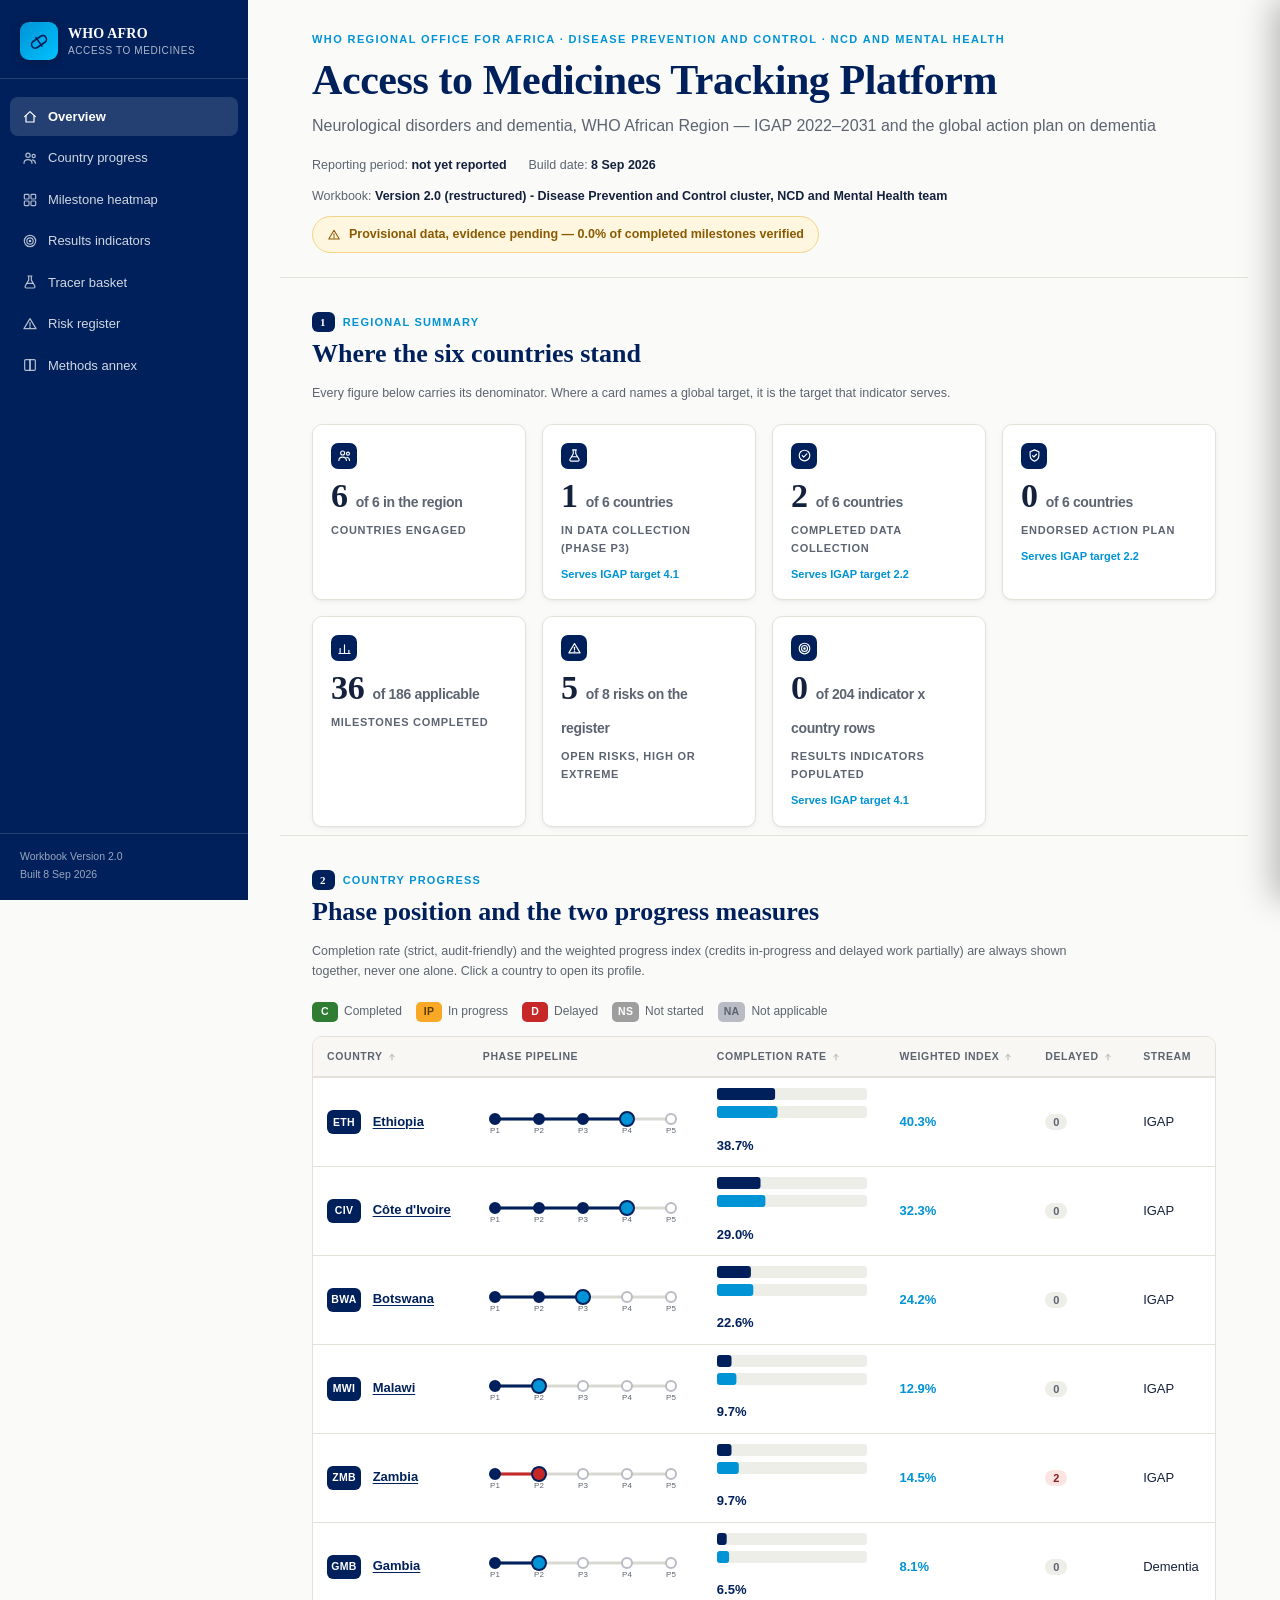
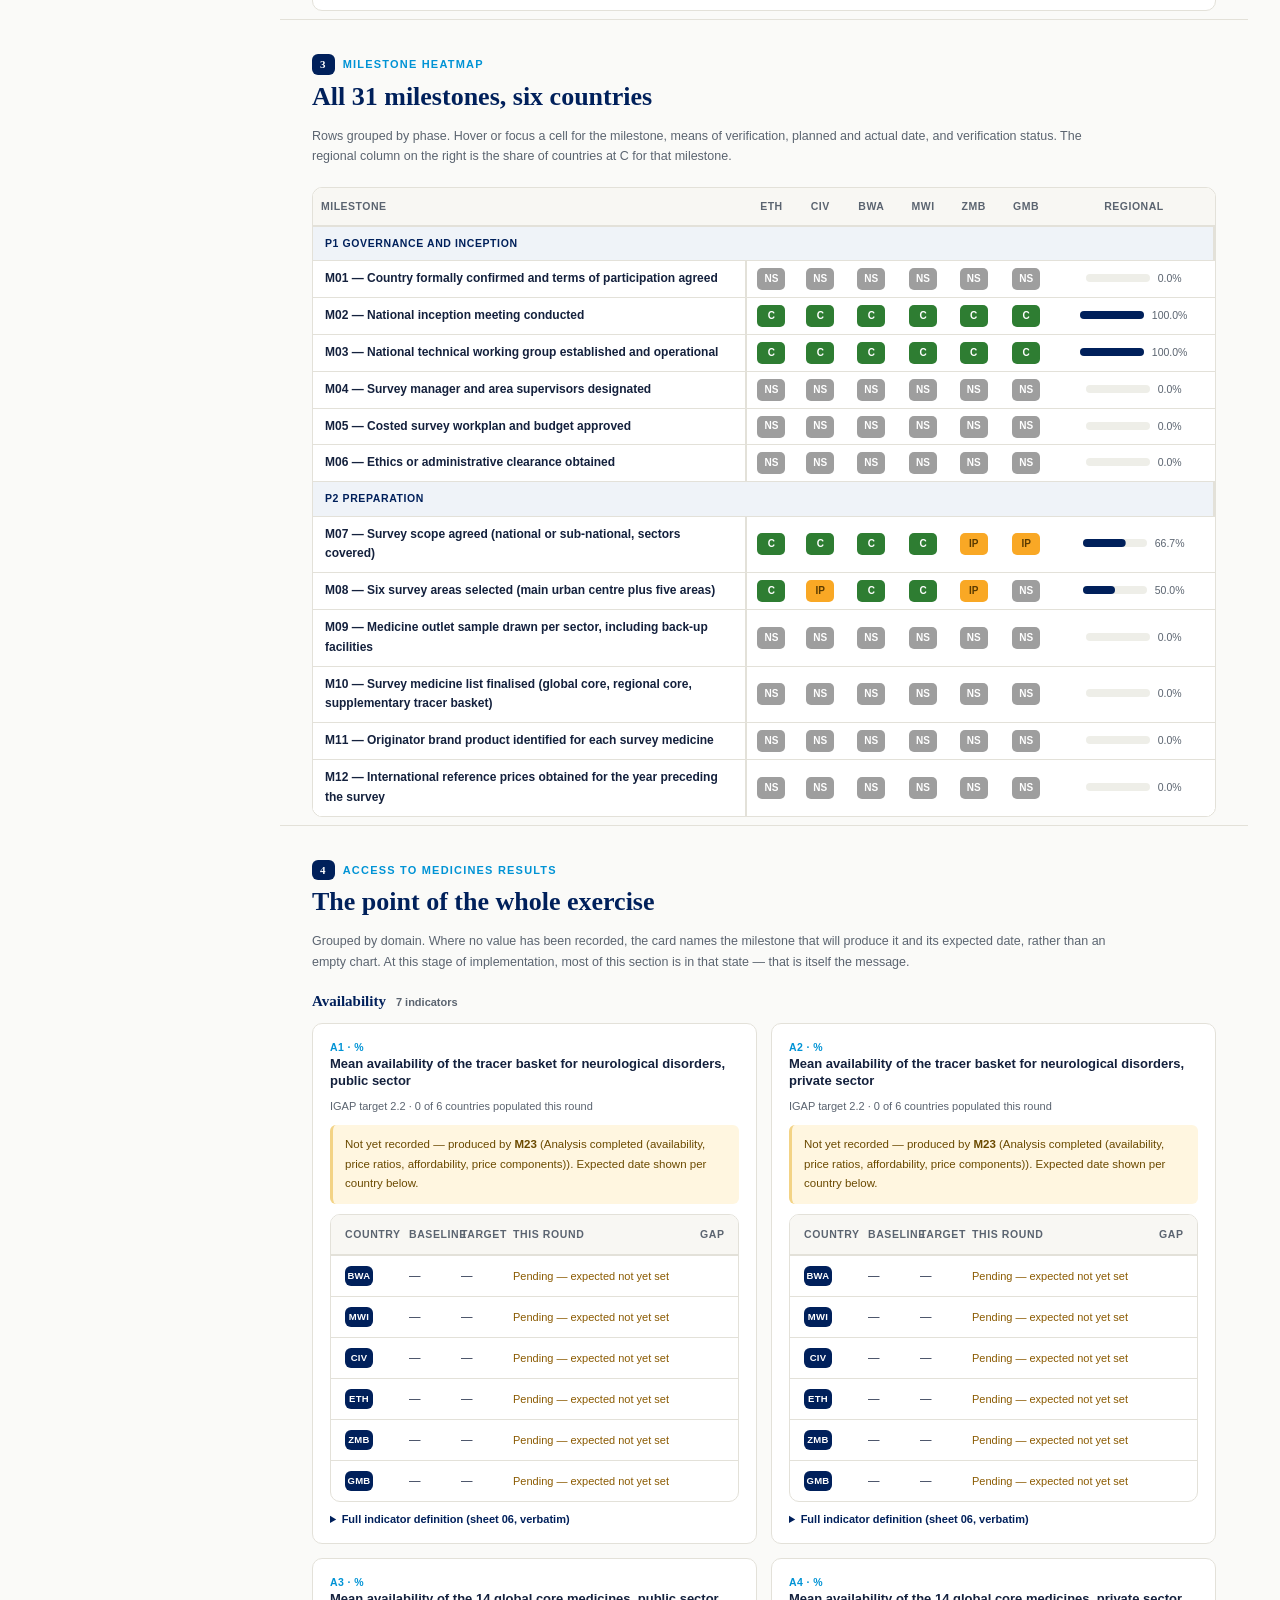
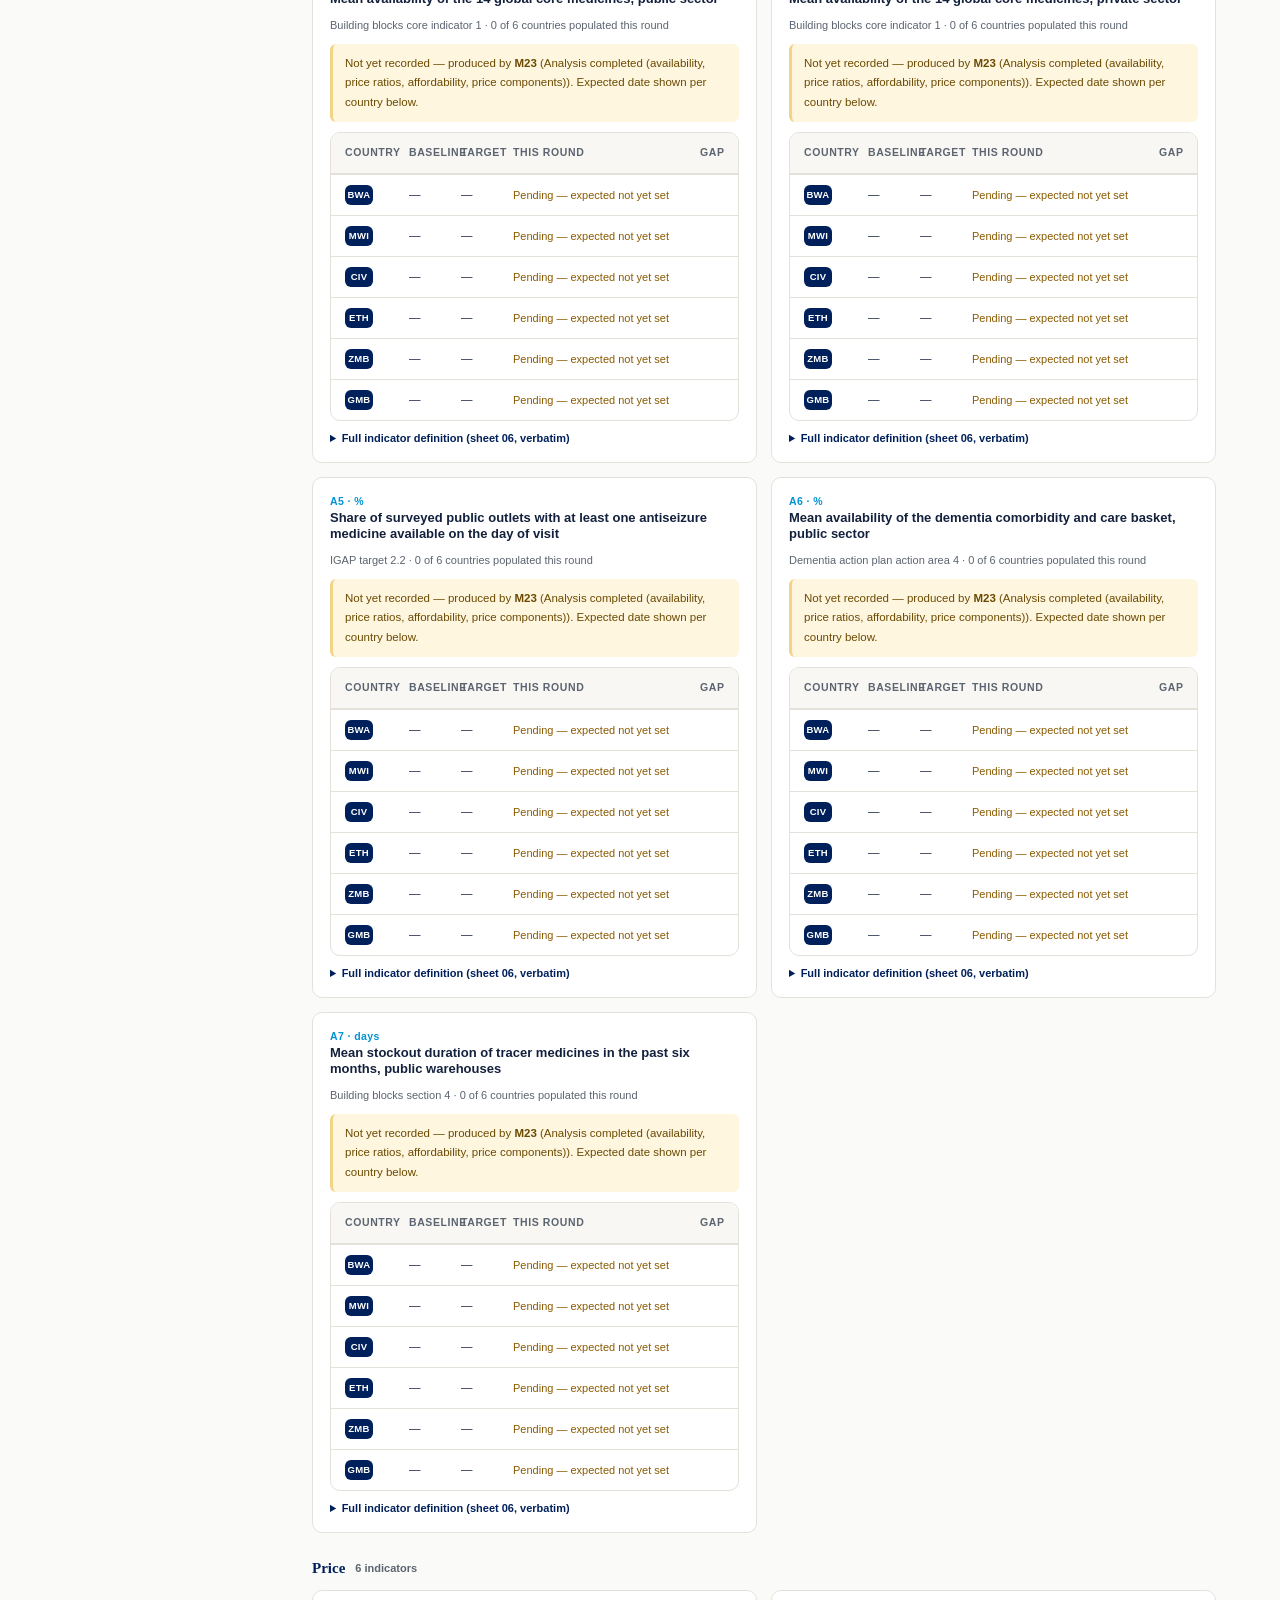
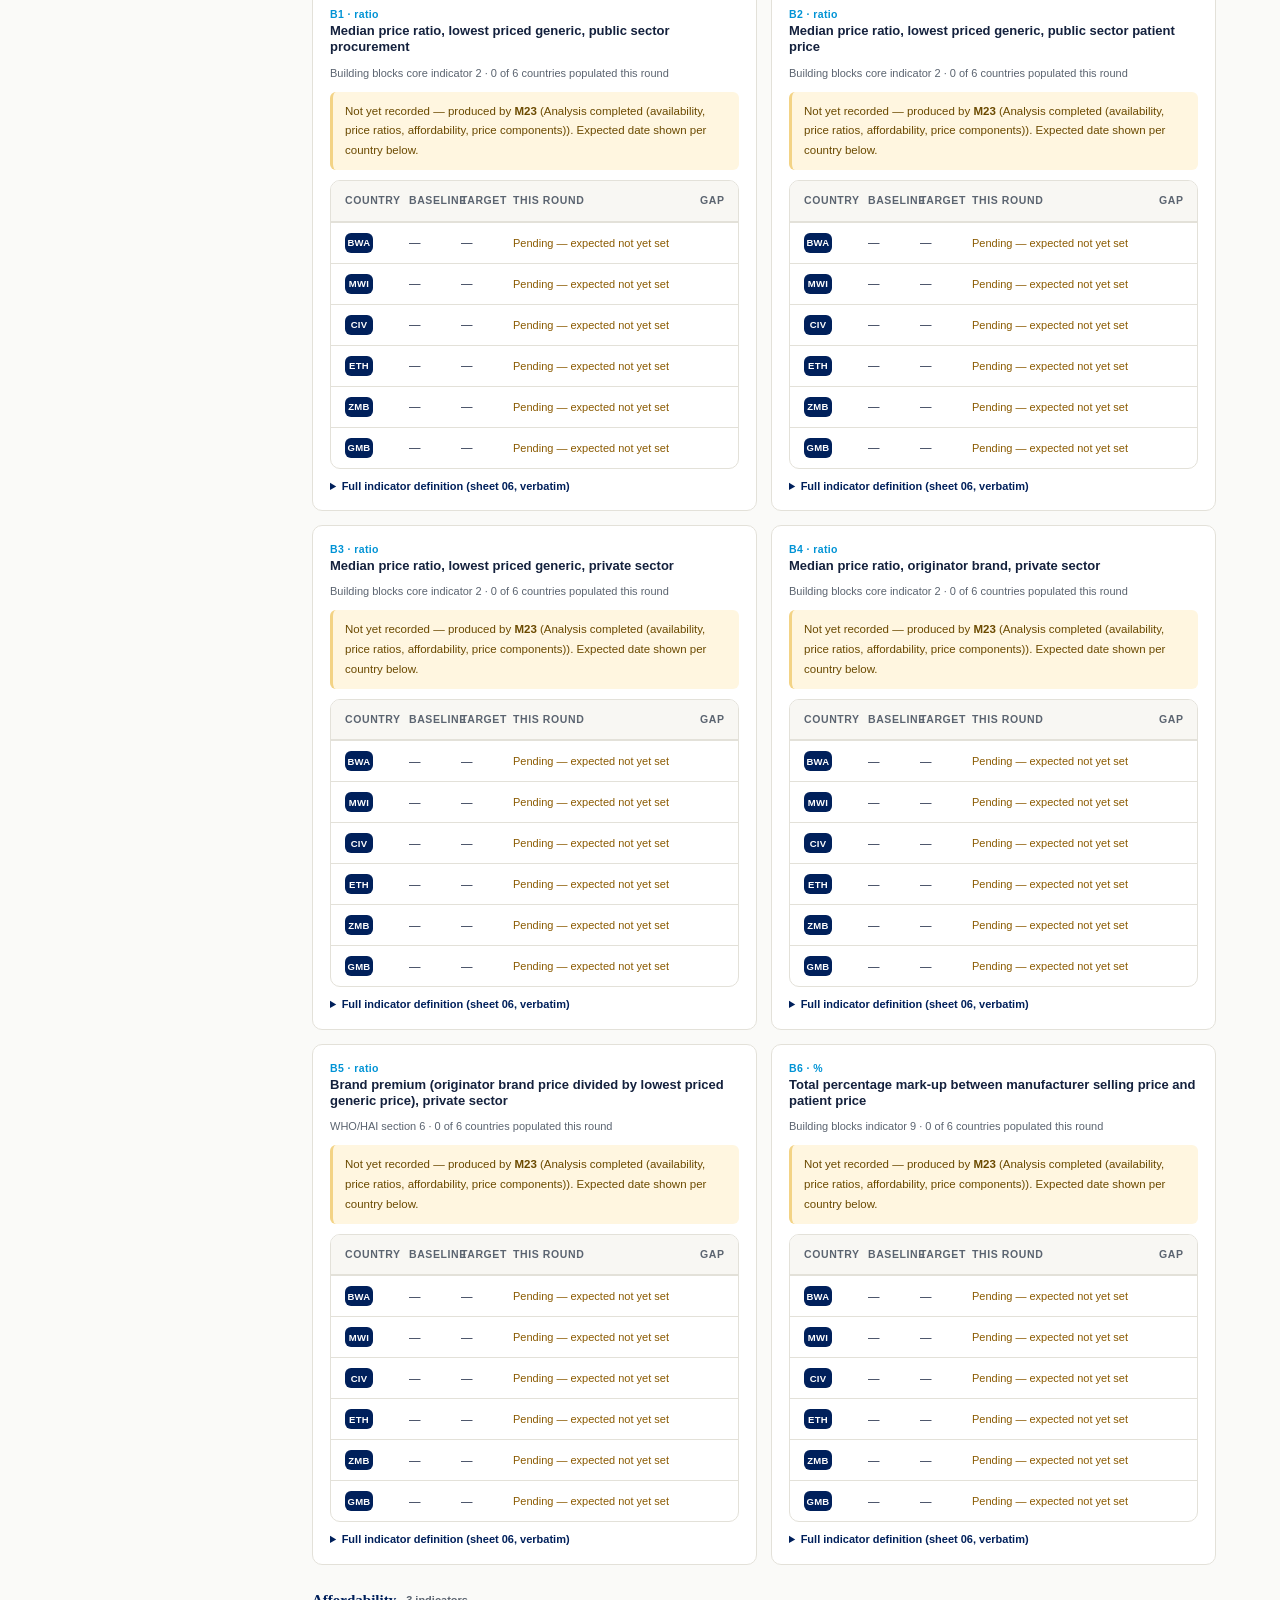
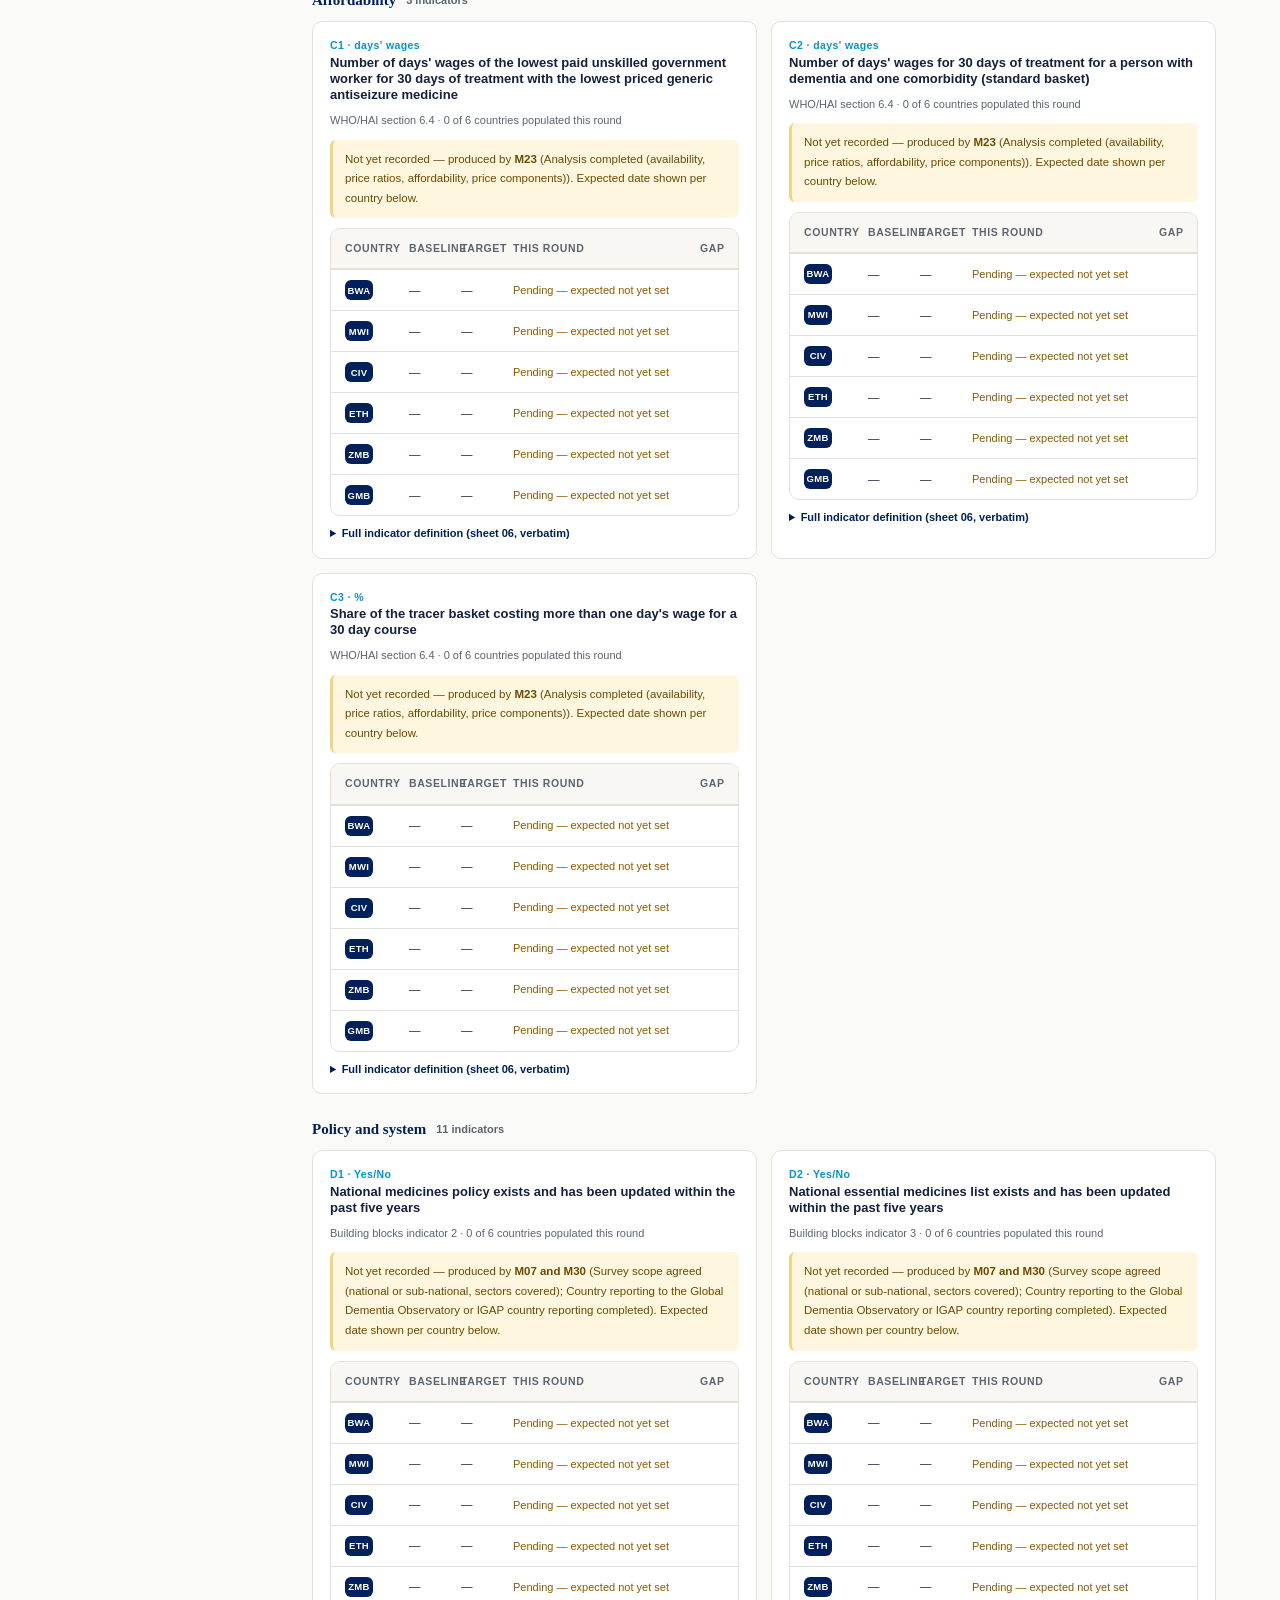
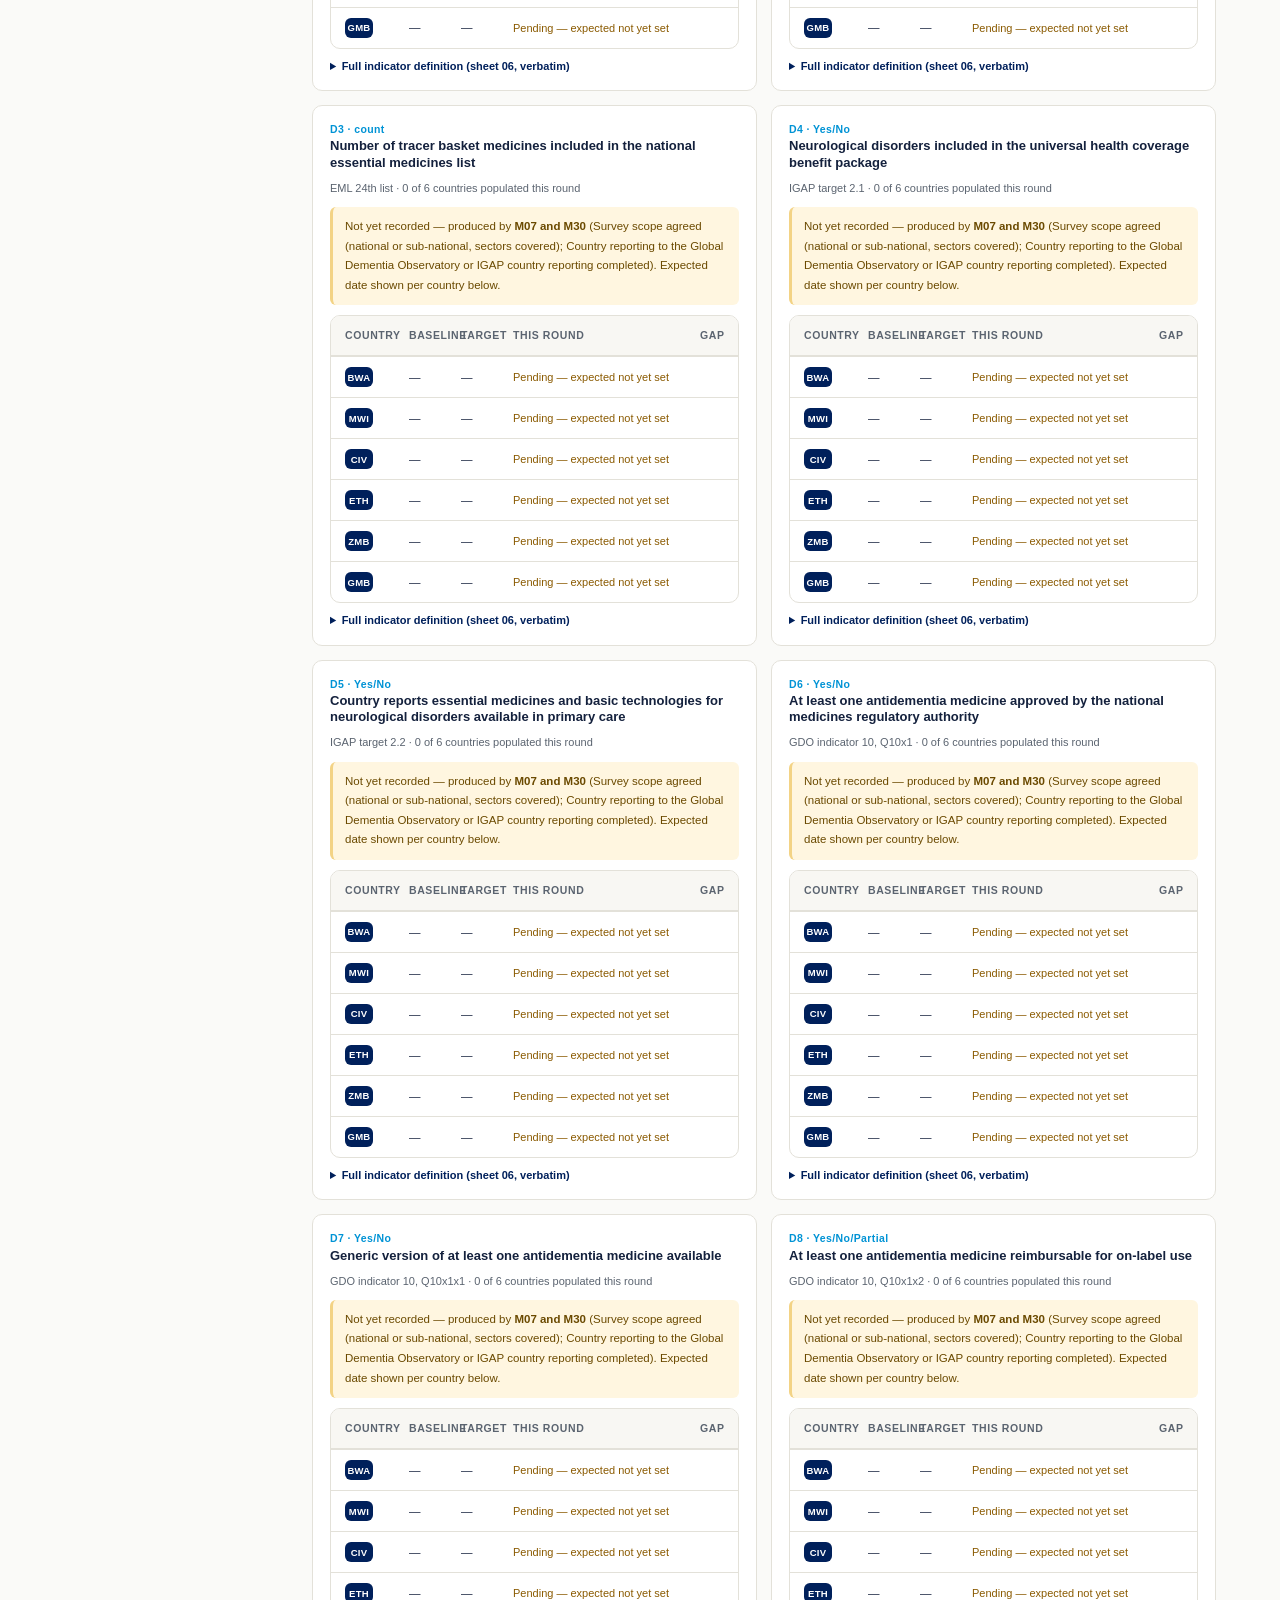
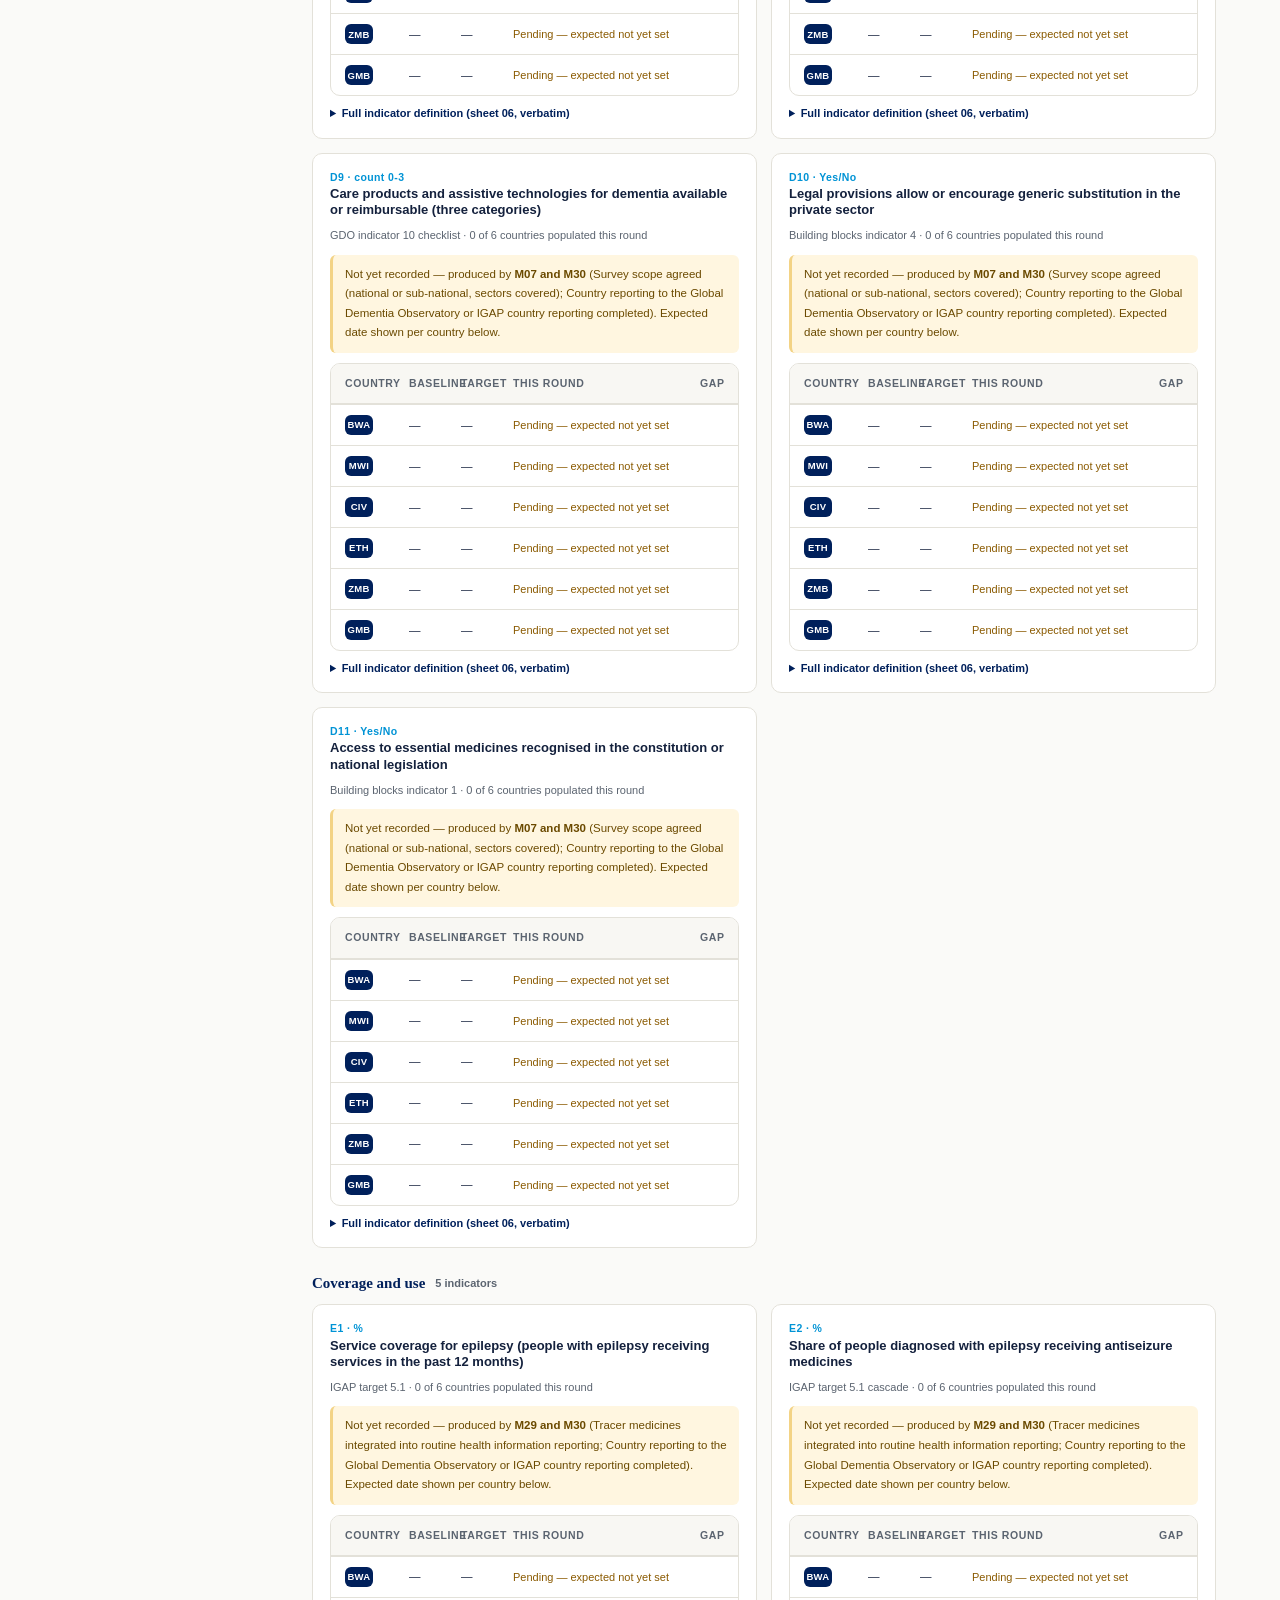
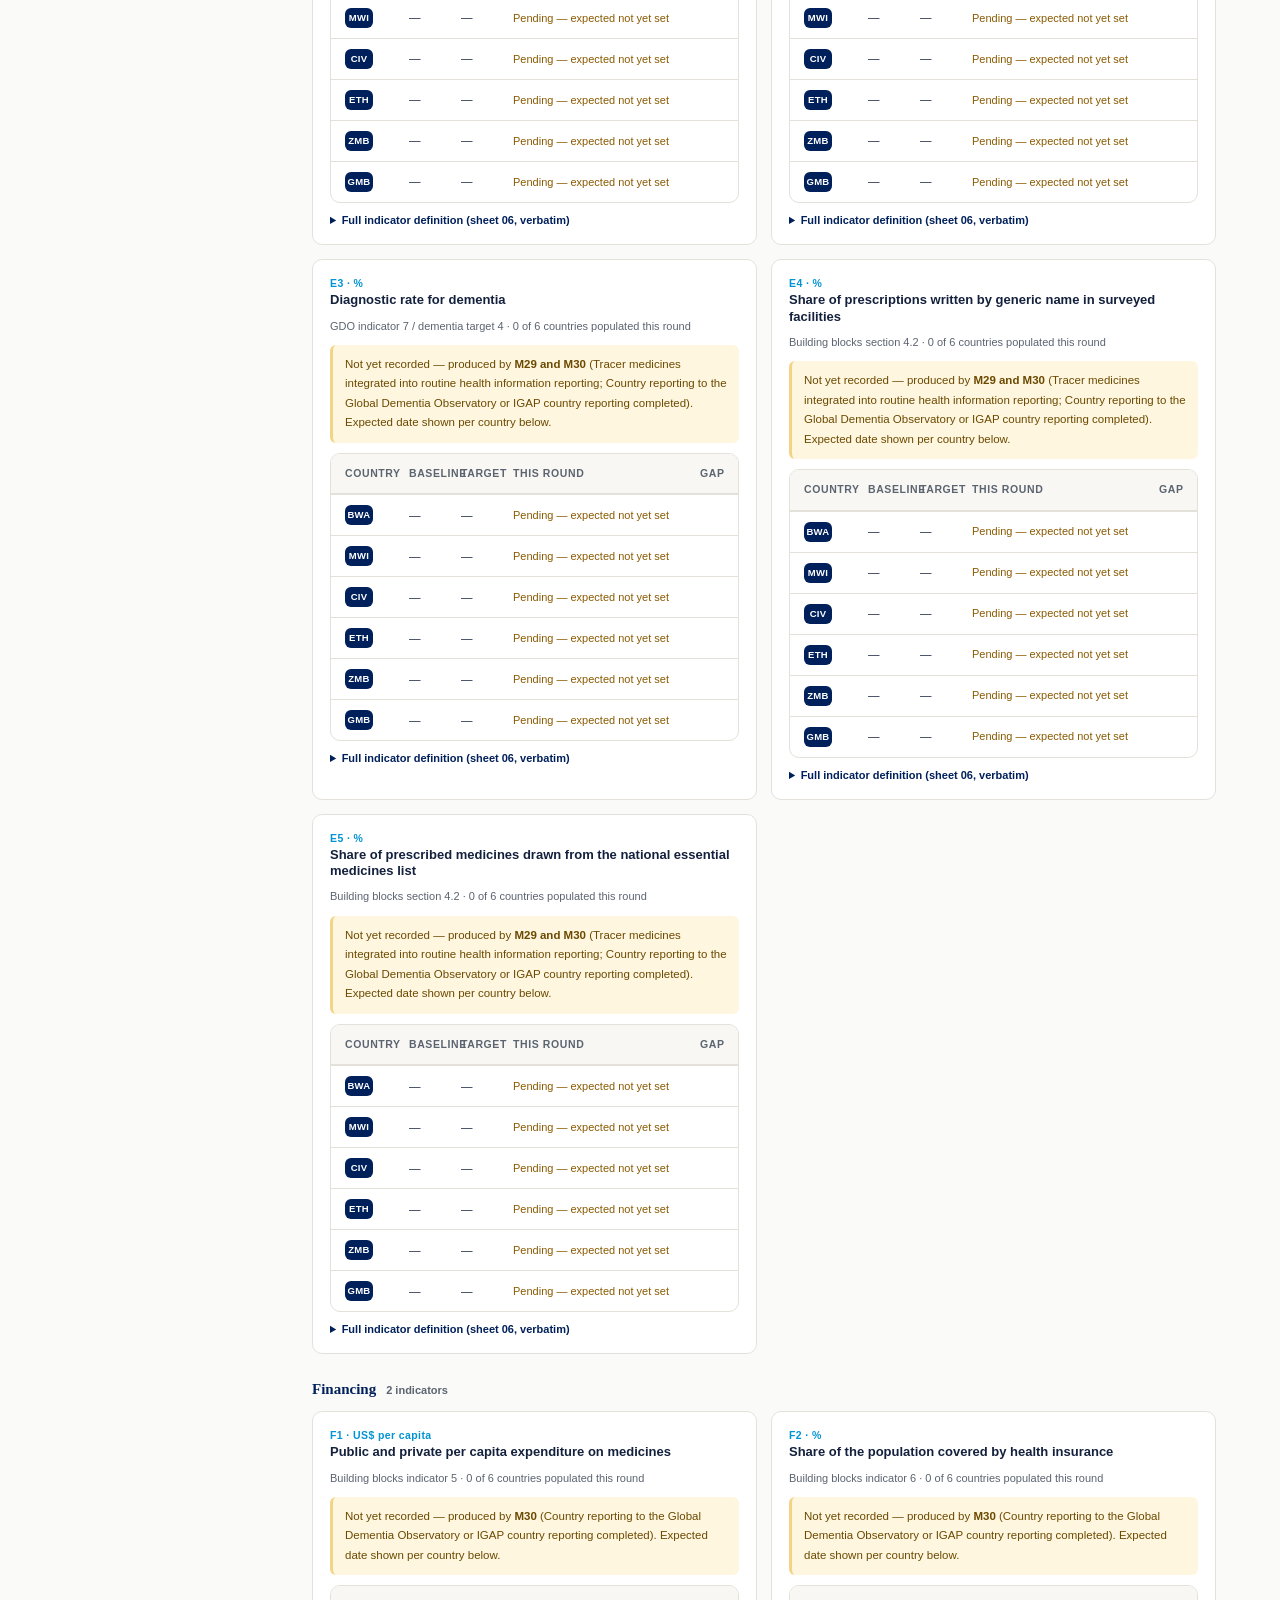
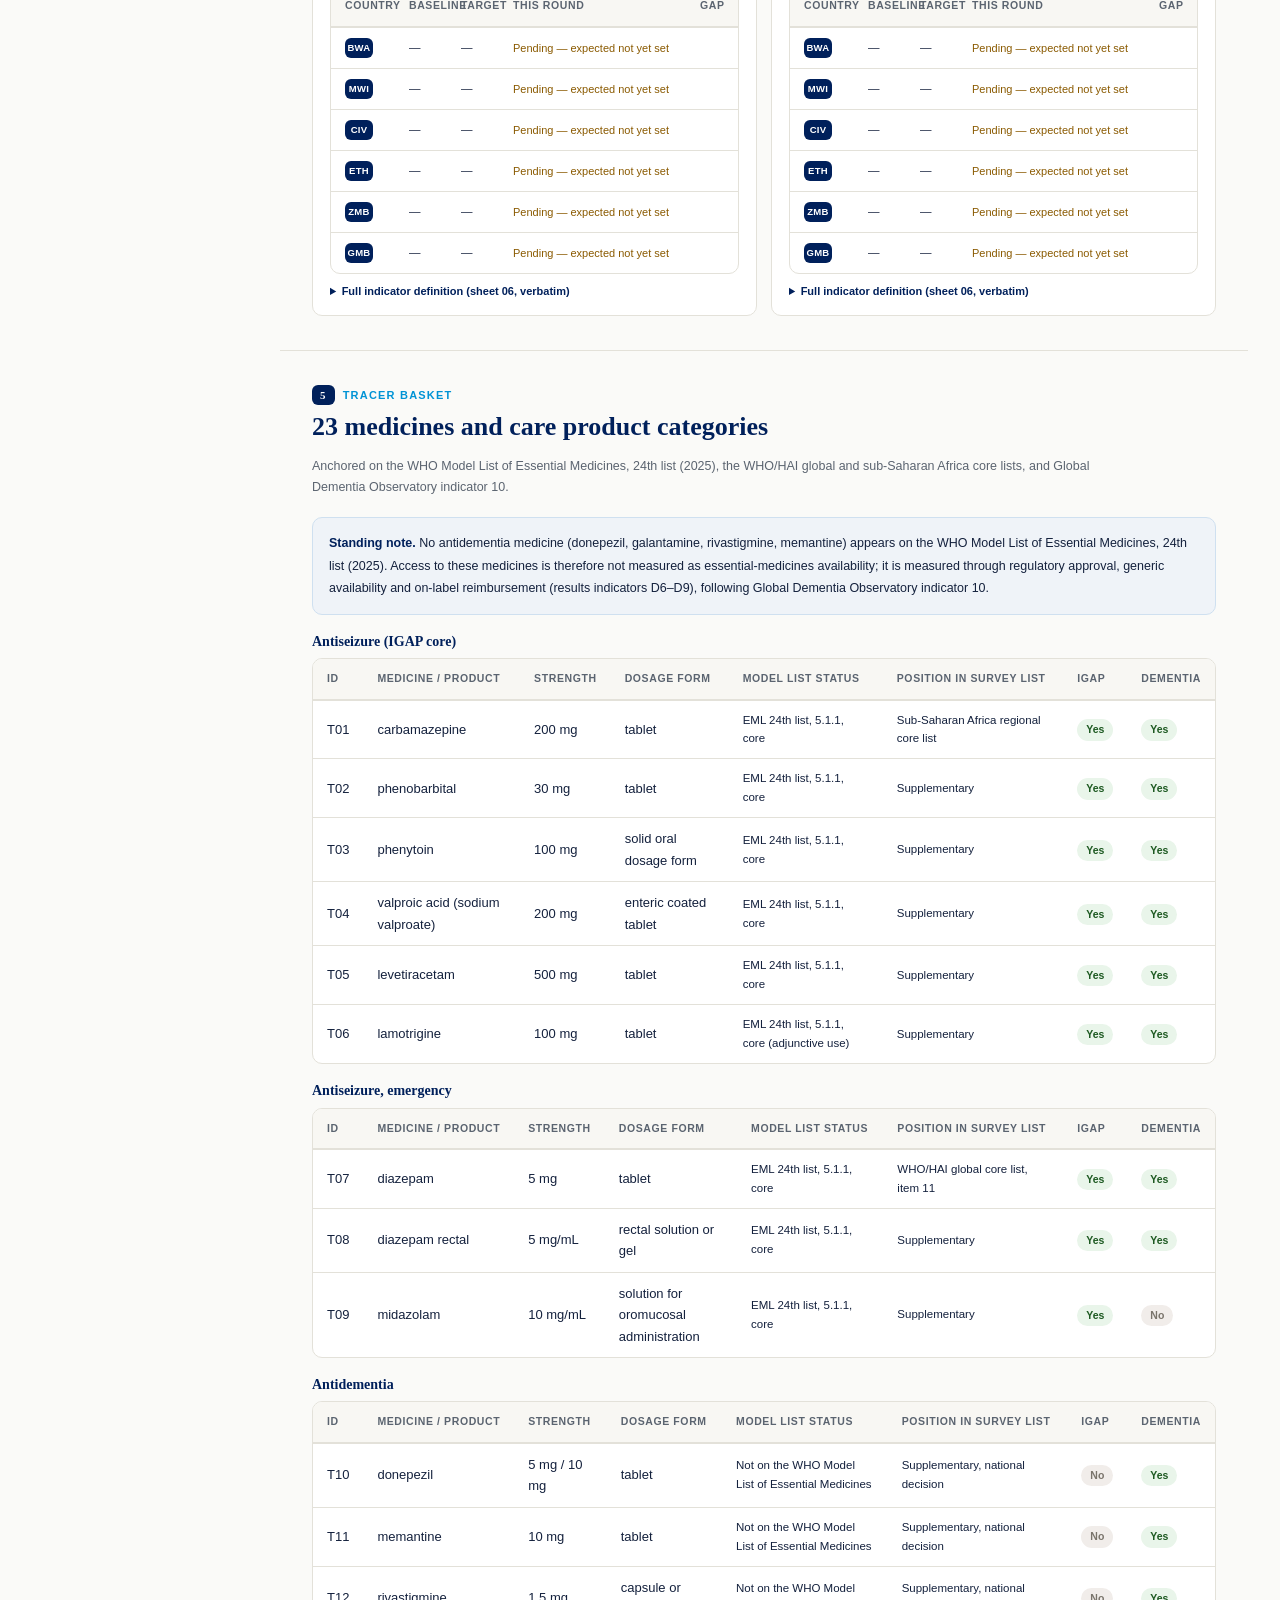
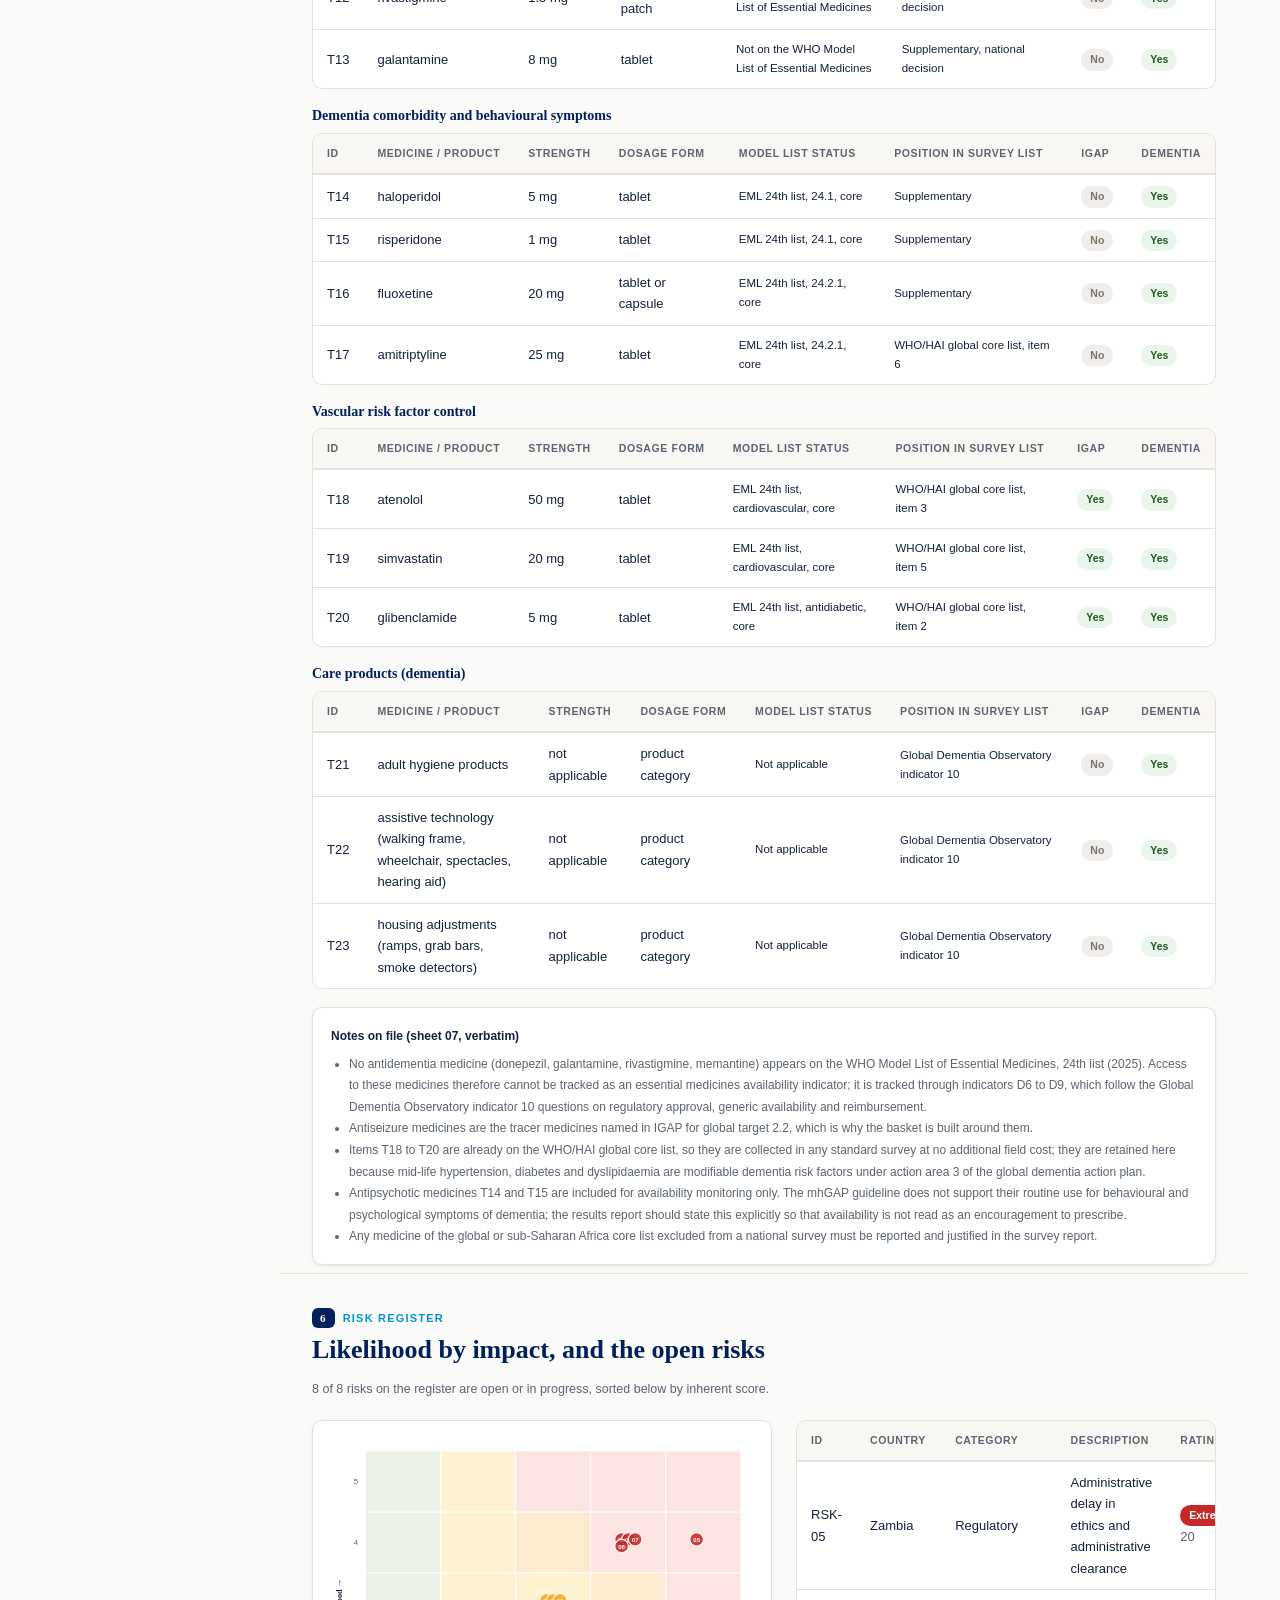
==== output/AtM_AFRO_Dashboard.html @ 4b81b0e0 "Initial build: Access to Medicines Tracking Platform (IGAP / Dementia) Single self-contained HTML da" ====
<!DOCTYPE html>
<html lang="en">
<head>
<meta charset="UTF-8">
<meta name="viewport" content="width=device-width,initial-scale=1.0">
<title>Access to Medicines Tracking Platform — WHO AFRO</title>
<meta name="description" content="Access to Medicines Tracking Platform for neurological disorders and dementia, WHO African Region. IGAP 2022-2031 and the global action plan on dementia.">
<link rel="icon" href="data:,">
<style>
/* Access to Medicines Tracking Platform — design tokens.
   Inlined into the single-file build by render.py. Palette, type and status
   colours are fixed by the design brief and must not drift between sections. */
*,*::before,*::after{box-sizing:border-box}
:root{
  --primary:#00205B;        /* WHO navy */
  --accent:#0093D5;         /* WHO light blue */
  --bg:#FAFAF8;             /* warm neutral background */
  --surface:#FFFFFF;
  --ink:#14213D;
  --muted:#5B6470;
  --border:#E3E1D9;
  --border-strong:#C9C6BB;

  --status-completed:#2E7D32;
  --status-inprogress:#F9A825;
  --status-delayed:#C62828;
  --status-notstarted:#9E9E9E;
  --status-na:#B9BCC4;

  --font-serif:Georgia,'Iowan Old Style','Palatino Linotype','Book Antiqua',serif;
  --font-sans:Calibri,'Segoe UI',Roboto,Helvetica,Arial,sans-serif;

  --fs-xs:11px; --fs-sm:12.5px; --fs-base:14px; --fs-md:16px;
  --fs-lg:20px; --fs-xl:26px; --fs-2xl:34px; --fs-3xl:42px;

  --radius:10px; --radius-sm:6px;
  --shadow-sm:0 1px 2px rgba(20,33,60,.05),0 2px 6px rgba(20,33,60,.04);
  --shadow-md:0 3px 10px rgba(20,33,60,.09);
  --nav-w:248px;
}
html{scroll-behavior:smooth}
html,body{overflow-x:hidden;max-width:100%}
@media(prefers-reduced-motion:reduce){
  html{scroll-behavior:auto}
  *,*::before,*::after{animation-duration:.01ms!important;transition-duration:.01ms!important}
}
body{
  margin:0;background:var(--bg);color:var(--ink);font-family:var(--font-sans);
  font-size:var(--fs-base);line-height:1.65;-webkit-font-smoothing:antialiased;
}
h1,h2,h3,h4{font-family:var(--font-serif);color:var(--primary);font-weight:600;line-height:1.25;margin:0 0 8px}
a{color:var(--primary)}
.num,.tabular{font-variant-numeric:tabular-nums}
.sr-only{position:absolute;width:1px;height:1px;overflow:hidden;clip:rect(0,0,0,0);white-space:nowrap;border:0;padding:0;margin:-1px}
.skip-link{position:absolute;left:-9999px;top:0;z-index:2000;background:var(--primary);color:#fff;
  padding:10px 18px;border-radius:0 0 8px 0;font-weight:700;text-decoration:none}
.skip-link:focus{left:0}
a:focus-visible,button:focus-visible,select:focus-visible,input:focus-visible,
[tabindex]:focus-visible,summary:focus-visible{outline:3px solid var(--accent);outline-offset:2px;border-radius:3px}

/* ── App shell: fixed left nav + main content ── */
.app-shell{display:flex;min-height:100vh}
.side-nav{
  width:var(--nav-w);flex-shrink:0;background:var(--primary);color:#fff;
  position:sticky;top:0;height:100vh;overflow-y:auto;padding:22px 0 16px;
  display:flex;flex-direction:column;gap:4px;
}
.side-nav .brand{padding:0 20px 18px;border-bottom:1px solid rgba(255,255,255,.14);margin-bottom:14px}
.brand-badge{display:flex;align-items:center;gap:10px}
.brand-mark{
  width:38px;height:38px;border-radius:9px;background:linear-gradient(135deg,#0093D5,#00c2ff);
  display:flex;align-items:center;justify-content:center;flex-shrink:0;box-shadow:0 2px 8px rgba(0,0,0,.25);
}
.brand-mark svg{width:22px;height:22px;color:#00205B}
.brand-text{line-height:1.25}
.brand-text strong{display:block;font-family:var(--font-serif);font-size:14px;letter-spacing:.2px}
.brand-text span{display:block;font-size:10px;color:rgba(255,255,255,.68);letter-spacing:.6px;text-transform:uppercase;margin-top:2px}
.side-nav nav{display:flex;flex-direction:column;gap:2px;padding:0 10px}
.side-nav .nav-link{
  display:flex;align-items:center;gap:10px;padding:9px 12px;border-radius:8px;color:rgba(255,255,255,.82);
  text-decoration:none;font-size:13px;font-weight:500;transition:background .15s,color .15s;
}
.side-nav .nav-link svg{width:16px;height:16px;flex-shrink:0;stroke:currentColor;opacity:.85}
.side-nav .nav-link:hover{background:rgba(255,255,255,.08);color:#fff}
.side-nav .nav-link.is-active{background:rgba(255,255,255,.14);color:#fff;font-weight:700}
.side-nav .nav-link.is-active svg{opacity:1}
.side-nav .nav-foot{margin-top:auto;padding:14px 20px 0;border-top:1px solid rgba(255,255,255,.14);
  font-size:10.5px;color:rgba(255,255,255,.6);line-height:1.7}
.main{flex:1;min-width:0;padding:0 0 60px}
.main-inner{max-width:1180px;margin:0 auto;padding:0 32px}

/* ── Header band (section 1) ── */
.header-band{padding:30px 32px 24px;border-bottom:1px solid var(--border)}
.header-band .eyebrow{font-size:11px;font-weight:700;letter-spacing:1.4px;text-transform:uppercase;color:var(--accent)}
.header-band h1{font-size:var(--fs-3xl);margin:6px 0 6px;letter-spacing:-.01em}
.header-band .subtitle{font-size:var(--fs-md);color:var(--muted);margin-bottom:16px}
.header-meta{display:flex;flex-wrap:wrap;gap:10px 22px;align-items:center;font-size:var(--fs-sm);color:var(--muted)}
.header-meta strong{color:var(--ink)}
.status-chip{
  display:inline-flex;align-items:center;gap:8px;padding:7px 14px;border-radius:9999px;
  font-size:12.5px;font-weight:700;border:1.5px solid transparent;
}
.status-chip.is-amber{background:#FFF6E0;color:#8A5A00;border-color:#F3D385}
.status-chip.is-green{background:#E9F5EA;color:#1E5A22;border-color:#A9D6AC}
.status-chip svg{width:14px;height:14px;stroke:currentColor}

/* ── Sections ── */
.section{padding:34px 32px 8px;border-bottom:1px solid var(--border)}
.section:last-of-type{border-bottom:none}
.section-head{margin-bottom:20px}
.section-eyebrow{font-size:11px;font-weight:700;letter-spacing:1.2px;text-transform:uppercase;color:var(--accent);display:flex;align-items:center;gap:8px}
.section-eyebrow .n{background:var(--primary);color:#fff;border-radius:6px;padding:1px 8px;font-family:var(--font-serif)}
.section-head h2{font-size:var(--fs-xl);margin-top:6px}
.section-sub{color:var(--muted);font-size:var(--fs-sm);max-width:800px}

/* ── Cards / grids ── */
.grid{display:grid;gap:16px}
.grid-metrics{grid-template-columns:repeat(auto-fit,minmax(180px,1fr))}
.card{background:var(--surface);border:1px solid var(--border);border-radius:var(--radius);padding:18px 18px 16px;box-shadow:var(--shadow-sm)}
.metric-card{position:relative;overflow:hidden}
.metric-card .m-icon{width:26px;height:26px;border-radius:7px;display:flex;align-items:center;justify-content:center;margin-bottom:10px}
.metric-card .m-icon svg{width:15px;height:15px;color:#fff}
.metric-value{font-family:var(--font-serif);font-size:var(--fs-2xl);font-weight:600;letter-spacing:-.01em;line-height:1}
.metric-value .denom{font-family:var(--font-sans);font-size:14px;color:var(--muted);font-weight:600}
.metric-label{font-size:11px;font-weight:700;text-transform:uppercase;letter-spacing:.7px;color:var(--muted);margin-top:8px}
.metric-target{margin-top:8px;font-size:11px;color:var(--accent);font-weight:600}

/* ── Status badges (never colour alone: letter + colour) ── */
.status-pill{
  display:inline-flex;align-items:center;justify-content:center;min-width:26px;height:20px;padding:0 6px;
  border-radius:5px;font-size:10.5px;font-weight:800;letter-spacing:.2px;color:#fff;
}
.status-pill.st-C{background:var(--status-completed)}
.status-pill.st-IP{background:var(--status-inprogress);color:#5A3B00}
.status-pill.st-D{background:var(--status-delayed)}
.status-pill.st-NS{background:var(--status-notstarted)}
.status-pill.st-NA{background:var(--status-na);color:#5B6470}
.legend{display:flex;flex-wrap:wrap;gap:14px;font-size:12px;color:var(--muted);align-items:center}
.legend .item{display:flex;align-items:center;gap:6px}

/* ── Country progress table ── */
.table-wrap{overflow-x:auto;border:1px solid var(--border);border-radius:var(--radius);background:var(--surface)}
table.data-table{width:100%;border-collapse:collapse;font-size:13px}
table.data-table th{
  text-align:left;font-size:10.5px;text-transform:uppercase;letter-spacing:.6px;color:var(--muted);
  font-weight:700;padding:11px 14px;border-bottom:2px solid var(--border);background:#F8F7F3;white-space:nowrap;
}
table.data-table th button.sort-btn{background:none;border:none;font:inherit;color:inherit;cursor:pointer;
  display:inline-flex;align-items:center;gap:4px;padding:0;text-transform:inherit;letter-spacing:inherit}
table.data-table th button.sort-btn svg{width:10px;height:10px;opacity:.55}
table.data-table td{padding:10px 14px;border-bottom:1px solid var(--border);vertical-align:middle}
table.data-table tbody tr:last-child td{border-bottom:none}
table.data-table tbody tr:hover td{background:#F5F8FC}
.country-link{background:none;border:none;padding:0;font:inherit;color:var(--primary);font-weight:700;cursor:pointer;text-decoration:underline;text-underline-offset:2px}
.iso-badge{display:inline-flex;align-items:center;justify-content:center;width:34px;height:24px;border-radius:6px;
  background:var(--primary);color:#fff;font-size:10.5px;font-weight:800;letter-spacing:.3px;margin-right:8px;flex-shrink:0}
.pill-count{font-size:11px;font-weight:700;padding:2px 8px;border-radius:9999px}
.pill-count.zero{background:#EEEEE8;color:var(--muted)}
.pill-count.nonzero{background:#FBE4E1;color:#8A1F1F}

/* ── Heatmap ── */
.heatmap-scroll{overflow:auto;max-height:70vh;border:1px solid var(--border);border-radius:var(--radius);background:var(--surface)}
table.heatmap{border-collapse:separate;border-spacing:0;font-size:12px;width:100%}
table.heatmap th,table.heatmap td{border-bottom:1px solid var(--border);white-space:nowrap}
table.heatmap thead th{position:sticky;top:0;background:#F8F7F3;z-index:3;padding:10px 8px;font-size:10.5px;
  text-transform:uppercase;letter-spacing:.5px;color:var(--muted);text-align:center;border-bottom:2px solid var(--border)}
table.heatmap thead th:first-child{left:0;z-index:4;text-align:left}
table.heatmap tbody th{
  position:sticky;left:0;background:var(--surface);z-index:2;text-align:left;padding:8px 12px;
  font-weight:600;color:var(--ink);max-width:340px;white-space:normal;border-right:2px solid var(--border);
}
table.heatmap td{text-align:center;padding:5px}
table.heatmap tbody tr.phase-row td,table.heatmap tbody tr.phase-row th{
  background:#EFF3F8;font-weight:700;color:var(--primary);text-transform:uppercase;font-size:10.5px;letter-spacing:.6px;
  position:sticky;left:0;
}
table.heatmap .hm-cell{
  display:inline-flex;align-items:center;justify-content:center;width:28px;height:22px;border-radius:5px;
  font-size:10px;font-weight:800;color:#fff;cursor:default;
}
table.heatmap .rollup-cell{padding:5px 10px}

/* ── Custom tooltip ── */
#tooltip{
  position:fixed;z-index:3000;max-width:320px;background:var(--primary);color:#fff;font-size:12px;
  line-height:1.6;padding:10px 13px;border-radius:8px;box-shadow:var(--shadow-md);pointer-events:none;
  opacity:0;transform:translateY(4px);transition:opacity .12s,transform .12s;white-space:pre-line;
}
#tooltip.is-visible{opacity:1;transform:translateY(0)}
#tooltip strong{display:block;margin-bottom:3px;color:#9FDBFF}

/* ── Domain groups / indicator cards (results) ── */
.domain-block{margin-bottom:26px}
.domain-title{display:flex;align-items:center;gap:10px;margin-bottom:12px}
.domain-title h3{font-size:15px;margin:0}
.domain-count{font-size:11px;color:var(--muted);font-weight:600}
.indicator-grid{display:grid;grid-template-columns:repeat(auto-fit,minmax(300px,1fr));gap:14px}
.indicator-card{background:var(--surface);border:1px solid var(--border);border-radius:var(--radius);padding:15px 17px}
.indicator-card h4{font-family:var(--font-sans);font-size:13px;font-weight:700;color:var(--ink);margin:0 0 4px}
.indicator-code{font-size:10.5px;color:var(--accent);font-weight:800;letter-spacing:.4px}
.indicator-empty{
  margin-top:10px;padding:10px 12px;background:#FFF6E0;border-left:3px solid #F3D385;border-radius:6px;
  font-size:11.5px;color:#6B4A00;line-height:1.7;
}
.indicator-meta{margin-top:8px;font-size:11px;color:var(--muted)}
.indicator-meta a{font-size:11px}
details.indicator-def{margin-top:8px}
details.indicator-def summary{font-size:11px;color:var(--primary);cursor:pointer;font-weight:700}
details.indicator-def .def-body{font-size:11.5px;color:var(--muted);margin-top:6px;line-height:1.7}
details.indicator-def .def-body dt{font-weight:700;color:var(--ink);margin-top:6px}
details.indicator-def .def-body dd{margin:0}

/* ── Tracer basket ── */
.tracer-category{margin-bottom:6px}
.chip{display:inline-flex;align-items:center;gap:4px;font-size:10.5px;font-weight:700;padding:2px 9px;border-radius:9999px}
.chip.yes{background:#E9F5EA;color:#1E5A22}
.chip.no{background:#F1EDEA;color:#7A756C}
.notice-band{background:#EFF3F8;border:1px solid #CFE0F0;border-radius:var(--radius);padding:14px 16px;font-size:12.5px;
  color:var(--ink);line-height:1.8;margin-bottom:18px}
.notice-band strong{color:var(--primary)}

/* ── Risk register ── */
.risk-layout{display:grid;grid-template-columns:minmax(280px,460px) 1fr;gap:24px;align-items:start}
@media(max-width:920px){.risk-layout{grid-template-columns:1fr}}
.rating-badge{display:inline-block;padding:2px 9px;border-radius:9999px;font-size:10.5px;font-weight:700;color:#fff}
.rating-badge.Extreme{background:#C62828}
.rating-badge.High{background:#EF6C00}
.rating-badge.Moderate{background:#F9A825;color:#5A3B00}
.rating-badge.Low{background:#2E7D32}

/* ── Methods annex ── */
.methods-card{background:var(--surface);border:1px solid var(--border);border-radius:var(--radius);padding:16px 18px;margin-bottom:12px}
.methods-card h4{font-size:13.5px;margin-bottom:8px}
.methods-grid-def{display:grid;grid-template-columns:repeat(auto-fit,minmax(220px,1fr));gap:4px 22px;font-size:12px}
.methods-grid-def dt{font-weight:700;color:var(--muted);margin-top:6px}
.methods-grid-def dd{margin:0 0 2px;color:var(--ink)}

/* ── Country panel (drawer) ── */
#country-panel-overlay{position:fixed;inset:0;background:rgba(20,33,60,.45);z-index:1900;display:none}
#country-panel-overlay.is-open{display:block}
#country-panel{
  position:fixed;top:0;right:-720px;width:min(720px,94vw);height:100vh;background:var(--bg);z-index:1901;
  box-shadow:-8px 0 30px rgba(0,0,0,.25);transition:right .28s ease;overflow-y:auto;
}
#country-panel.is-open{right:0}
.panel-head{background:var(--primary);color:#fff;padding:22px 26px;position:sticky;top:0;z-index:5}
.panel-close{position:absolute;top:18px;right:20px;background:rgba(255,255,255,.14);border:none;color:#fff;
  width:32px;height:32px;border-radius:8px;cursor:pointer;display:flex;align-items:center;justify-content:center}
.panel-close svg{width:16px;height:16px;stroke:currentColor}
.panel-body{padding:22px 26px 60px}
.panel-kpis{display:flex;gap:14px;flex-wrap:wrap;margin:16px 0}
.panel-kpi{background:rgba(255,255,255,.1);border:1px solid rgba(255,255,255,.2);border-radius:8px;padding:10px 14px;min-width:110px}
.panel-kpi .v{font-family:var(--font-serif);font-size:20px;font-weight:600}
.panel-kpi .l{font-size:10px;text-transform:uppercase;letter-spacing:.5px;opacity:.8;margin-top:2px}
.panel-section{margin-bottom:22px}
.panel-section h3{font-size:14px;margin-bottom:10px}
.timeline-row{display:flex;gap:12px;align-items:flex-start;padding:8px 0;border-bottom:1px solid var(--border);font-size:12.5px}
.timeline-row:last-child{border-bottom:none}
.timeline-dates{color:var(--muted);font-size:11px;min-width:150px}

/* ── Footer ── */
.site-footer{padding:24px 32px 40px;font-size:11.5px;color:var(--muted);display:flex;flex-wrap:wrap;gap:8px 20px}
.site-footer strong{color:var(--ink)}

/* ── Print ── */
@media print{
  .side-nav,.skip-link,#tooltip,#country-panel-overlay,#country-panel,.sort-btn,.no-print{display:none!important}
  .app-shell{display:block}
  .main{padding:0}
  body{background:#fff}
  .section{break-inside:avoid;border-bottom:1px solid #999}
  .card,.metric-card,.indicator-card,.methods-card{box-shadow:none!important;border:1px solid #999!important}
  #section-heatmap,#section-summary{break-after:page}
  @page{size:A4 landscape;margin:14mm}
}

/* ── Responsive ── */
@media(max-width:920px){
  .side-nav{position:fixed;left:-260px;z-index:1500;transition:left .2s}
  .side-nav.is-open{left:0}
  .main-inner{padding:0 18px}
  .header-band,.section{padding-left:18px;padding-right:18px}
  .risk-layout{grid-template-columns:1fr}
}
@media(max-width:520px){
  .grid-metrics{grid-template-columns:1fr 1fr}
  .header-band h1{font-size:1.7rem}
  .header-meta{gap:8px 14px}
  .indicator-grid{grid-template-columns:1fr}
}
@media(max-width:380px){
  .grid-metrics{grid-template-columns:1fr}
}
#nav-toggle{display:none}
@media(max-width:920px){
  #nav-toggle{
    display:flex;position:fixed;top:14px;left:14px;z-index:1600;width:40px;height:40px;border-radius:9px;
    background:var(--primary);color:#fff;border:none;align-items:center;justify-content:center;box-shadow:var(--shadow-md);
  }
  #nav-toggle svg{width:18px;height:18px;stroke:currentColor}
}

</style>
</head>
<body>
<a class="skip-link" href="#main-content">Skip to main content</a>
<svg xmlns="http://www.w3.org/2000/svg" style="position:absolute;width:0;height:0;overflow:hidden" aria-hidden="true">
<defs>
<symbol id="icon-pill" viewBox="0 0 24 24" fill="none" stroke="currentColor" stroke-width="1.8" stroke-linecap="round" stroke-linejoin="round">
  <rect x="3" y="9" width="18" height="8" rx="4" transform="rotate(-35 12 13)"/>
  <line x1="12" y1="7.4" x2="12" y2="18.6" transform="rotate(-35 12 13)"/>
</symbol>
<symbol id="icon-users" viewBox="0 0 24 24" fill="none" stroke="currentColor" stroke-width="1.8" stroke-linecap="round" stroke-linejoin="round">
  <circle cx="9" cy="8" r="3.2"/><path d="M3 20c0-3.3 2.7-5.5 6-5.5s6 2.2 6 5.5"/>
  <circle cx="17.5" cy="9" r="2.4"/><path d="M15.6 14.8c2.6.4 4.4 2.2 4.4 5.2"/>
</symbol>
<symbol id="icon-flask" viewBox="0 0 24 24" fill="none" stroke="currentColor" stroke-width="1.8" stroke-linecap="round" stroke-linejoin="round">
  <path d="M9 3h6M10 3v6.2L4.8 18a2 2 0 0 0 1.7 3h11a2 2 0 0 0 1.7-3L14 9.2V3"/>
  <line x1="7.5" y1="14" x2="16.5" y2="14"/>
</symbol>
<symbol id="icon-shield-check" viewBox="0 0 24 24" fill="none" stroke="currentColor" stroke-width="1.8" stroke-linecap="round" stroke-linejoin="round">
  <path d="M12 3l7 3v6c0 4.4-3 7.6-7 9-4-1.4-7-4.6-7-9V6z"/><path d="M8.8 12.2l2.2 2.2 4.2-4.4"/>
</symbol>
<symbol id="icon-clock" viewBox="0 0 24 24" fill="none" stroke="currentColor" stroke-width="1.8" stroke-linecap="round" stroke-linejoin="round">
  <circle cx="12" cy="12" r="8.5"/><path d="M12 7.5V12l3 2"/>
</symbol>
<symbol id="icon-alert-triangle" viewBox="0 0 24 24" fill="none" stroke="currentColor" stroke-width="1.8" stroke-linecap="round" stroke-linejoin="round">
  <path d="M12 4 21 19H3z"/><line x1="12" y1="10" x2="12" y2="14.2"/><circle cx="12" cy="16.8" r=".4" fill="currentColor"/>
</symbol>
<symbol id="icon-check-circle" viewBox="0 0 24 24" fill="none" stroke="currentColor" stroke-width="1.8" stroke-linecap="round" stroke-linejoin="round">
  <circle cx="12" cy="12" r="8.5"/><path d="M8.3 12.3l2.4 2.4 5-5.2"/>
</symbol>
<symbol id="icon-map-pin" viewBox="0 0 24 24" fill="none" stroke="currentColor" stroke-width="1.8" stroke-linecap="round" stroke-linejoin="round">
  <path d="M12 21s7-6.4 7-11.8A7 7 0 1 0 5 9.2C5 14.6 12 21 12 21z"/><circle cx="12" cy="9.2" r="2.4"/>
</symbol>
<symbol id="icon-book" viewBox="0 0 24 24" fill="none" stroke="currentColor" stroke-width="1.8" stroke-linecap="round" stroke-linejoin="round">
  <path d="M4 5.5C4 4.7 4.7 4 5.5 4H12v16H5.5A1.5 1.5 0 0 1 4 18.5z"/>
  <path d="M20 5.5c0-.8-.7-1.5-1.5-1.5H12v16h6.5a1.5 1.5 0 0 0 1.5-1.5z"/>
</symbol>
<symbol id="icon-chart-bar" viewBox="0 0 24 24" fill="none" stroke="currentColor" stroke-width="1.8" stroke-linecap="round" stroke-linejoin="round">
  <line x1="5" y1="20" x2="5" y2="12"/><line x1="12" y1="20" x2="12" y2="6"/><line x1="19" y1="20" x2="19" y2="15"/>
  <line x1="3" y1="20" x2="21" y2="20"/>
</symbol>
<symbol id="icon-grid" viewBox="0 0 24 24" fill="none" stroke="currentColor" stroke-width="1.8" stroke-linecap="round" stroke-linejoin="round">
  <rect x="3.5" y="3.5" width="7" height="7" rx="1.2"/><rect x="13.5" y="3.5" width="7" height="7" rx="1.2"/>
  <rect x="3.5" y="13.5" width="7" height="7" rx="1.2"/><rect x="13.5" y="13.5" width="7" height="7" rx="1.2"/>
</symbol>
<symbol id="icon-target" viewBox="0 0 24 24" fill="none" stroke="currentColor" stroke-width="1.8" stroke-linecap="round" stroke-linejoin="round">
  <circle cx="12" cy="12" r="8.5"/><circle cx="12" cy="12" r="4.8"/><circle cx="12" cy="12" r="1.1" fill="currentColor"/>
</symbol>
<symbol id="icon-layers" viewBox="0 0 24 24" fill="none" stroke="currentColor" stroke-width="1.8" stroke-linecap="round" stroke-linejoin="round">
  <path d="M12 3.5 3.5 8 12 12.5 20.5 8z"/><path d="M3.5 12 12 16.5 20.5 12"/><path d="M3.5 16 12 20.5 20.5 16"/>
</symbol>
<symbol id="icon-home" viewBox="0 0 24 24" fill="none" stroke="currentColor" stroke-width="1.8" stroke-linecap="round" stroke-linejoin="round">
  <path d="M4 11.5 12 4l8 7.5"/><path d="M6 10v9.5h12V10"/>
</symbol>
<symbol id="icon-x" viewBox="0 0 24 24" fill="none" stroke="currentColor" stroke-width="2" stroke-linecap="round" stroke-linejoin="round">
  <line x1="5" y1="5" x2="19" y2="19"/><line x1="19" y1="5" x2="5" y2="19"/>
</symbol>
<symbol id="icon-menu" viewBox="0 0 24 24" fill="none" stroke="currentColor" stroke-width="2" stroke-linecap="round" stroke-linejoin="round">
  <line x1="4" y1="7" x2="20" y2="7"/><line x1="4" y1="12" x2="20" y2="12"/><line x1="4" y1="17" x2="20" y2="17"/>
</symbol>
<symbol id="icon-arrow-up" viewBox="0 0 24 24" fill="none" stroke="currentColor" stroke-width="2" stroke-linecap="round" stroke-linejoin="round">
  <line x1="12" y1="19" x2="12" y2="6"/><path d="M6.5 11.5 12 6l5.5 5.5"/>
</symbol>
<symbol id="icon-cash" viewBox="0 0 24 24" fill="none" stroke="currentColor" stroke-width="1.8" stroke-linecap="round" stroke-linejoin="round">
  <rect x="2.5" y="6.5" width="19" height="11" rx="2"/><circle cx="12" cy="12" r="2.6"/>
  <line x1="6" y1="9.2" x2="6" y2="9.2"/><line x1="18" y1="14.8" x2="18" y2="14.8"/>
</symbol>
</defs>
</svg>


<div id="tooltip" role="tooltip"></div>

<div class="app-shell">
  <button id="nav-toggle" aria-label="Open navigation" aria-expanded="false" aria-controls="side-nav">
    <svg><use href="#icon-menu"/></svg>
  </button>

<nav class="side-nav" id="side-nav" aria-label="Dashboard sections">
  <div class="brand">
    <div class="brand-badge">
      <div class="brand-mark"><svg><use href="#icon-pill"/></svg></div>
      <div class="brand-text">
        <strong>WHO AFRO</strong>
        <span>Access to Medicines</span>
      </div>
    </div>
  </div>
  <nav>
    <a class="nav-link" href="#section-summary"><svg><use href="#icon-home"/></svg>Overview</a>
    <a class="nav-link" href="#section-progress"><svg><use href="#icon-users"/></svg>Country progress</a>
    <a class="nav-link" href="#section-heatmap"><svg><use href="#icon-grid"/></svg>Milestone heatmap</a>
    <a class="nav-link" href="#section-results"><svg><use href="#icon-target"/></svg>Results indicators</a>
    <a class="nav-link" href="#section-tracer"><svg><use href="#icon-flask"/></svg>Tracer basket</a>
    <a class="nav-link" href="#section-risks"><svg><use href="#icon-alert-triangle"/></svg>Risk register</a>
    <a class="nav-link" href="#section-methods"><svg><use href="#icon-book"/></svg>Methods annex</a>
  </nav>
  <div class="nav-foot">
    Workbook Version 2.0<br>
    Built 8 Sep 2026
  </div>
</nav>
<div id="side-nav-overlay" class="no-print"></div>
  <main class="main" id="main-content">
    <div class="main-inner">
<header class="header-band" id="section-summary">
  <div class="eyebrow">WHO Regional Office for Africa · Disease Prevention and Control · NCD and Mental Health</div>
  <h1>Access to Medicines Tracking Platform</h1>
  <div class="subtitle">Neurological disorders and dementia, WHO African Region — IGAP 2022&ndash;2031 and the global action plan on dementia</div>
  <div class="header-meta">
    <span>Reporting period: <strong>not yet reported</strong></span>
    <span>Build date: <strong>8 Sep 2026</strong></span>
    <span>Workbook: <strong>Version 2.0 (restructured) - Disease Prevention and Control cluster, NCD and Mental Health team</strong></span>
    <span class="status-chip is-amber">
      <svg><use href="#icon-alert-triangle"/></svg>
      Provisional data, evidence pending — 0.0% of completed milestones verified
    </span>
  </div>
</header><section class="section" aria-labelledby="summary-h2">
  <div class="section-head">
    <div class="section-eyebrow"><span class="n">1</span>Regional summary</div>
    <h2 id="summary-h2">Where the six countries stand</h2>
    <p class="section-sub">Every figure below carries its denominator. Where a card names a global target, it is the target that indicator serves.</p>
  </div>
  <div class="grid grid-metrics">
    <div class="card metric-card">
      <div class="m-icon" style="background:var(--primary)"><svg><use href="#icon-users"/></svg></div>
      <div class="metric-value">6 <span class="denom">of 6 in the region</span></div>
      <div class="metric-label">Countries engaged</div>
    </div>
    <div class="card metric-card">
      <div class="m-icon" style="background:var(--primary)"><svg><use href="#icon-flask"/></svg></div>
      <div class="metric-value">1 <span class="denom">of 6 countries</span></div>
      <div class="metric-label">In data collection (phase P3)</div>
<div class="metric-target">Serves IGAP target 4.1</div>    </div>
    <div class="card metric-card">
      <div class="m-icon" style="background:var(--primary)"><svg><use href="#icon-check-circle"/></svg></div>
      <div class="metric-value">2 <span class="denom">of 6 countries</span></div>
      <div class="metric-label">Completed data collection</div>
<div class="metric-target">Serves IGAP target 2.2</div>    </div>
    <div class="card metric-card">
      <div class="m-icon" style="background:var(--primary)"><svg><use href="#icon-shield-check"/></svg></div>
      <div class="metric-value">0 <span class="denom">of 6 countries</span></div>
      <div class="metric-label">Endorsed action plan</div>
<div class="metric-target">Serves IGAP target 2.2</div>    </div>
    <div class="card metric-card">
      <div class="m-icon" style="background:var(--primary)"><svg><use href="#icon-chart-bar"/></svg></div>
      <div class="metric-value">36 <span class="denom">of 186 applicable</span></div>
      <div class="metric-label">Milestones completed</div>
    </div>
    <div class="card metric-card">
      <div class="m-icon" style="background:var(--primary)"><svg><use href="#icon-alert-triangle"/></svg></div>
      <div class="metric-value">5 <span class="denom">of 8 risks on the register</span></div>
      <div class="metric-label">Open risks, high or extreme</div>
    </div>
    <div class="card metric-card">
      <div class="m-icon" style="background:var(--primary)"><svg><use href="#icon-target"/></svg></div>
      <div class="metric-value">0 <span class="denom">of 204 indicator x country rows</span></div>
      <div class="metric-label">Results indicators populated</div>
<div class="metric-target">Serves IGAP target 4.1</div>    </div>
  </div>
</section><section class="section" id="section-progress" aria-labelledby="progress-h2">
  <div class="section-head">
    <div class="section-eyebrow"><span class="n">2</span>Country progress</div>
    <h2 id="progress-h2">Phase position and the two progress measures</h2>
    <p class="section-sub">Completion rate (strict, audit-friendly) and the weighted progress index (credits in-progress and delayed work partially) are always shown together, never one alone. Click a country to open its profile.</p>
  </div>
  <div class="legend" style="margin-bottom:14px">
    <span class="item"><span class="status-pill st-C">C</span> Completed</span>
    <span class="item"><span class="status-pill st-IP">IP</span> In progress</span>
    <span class="item"><span class="status-pill st-D">D</span> Delayed</span>
    <span class="item"><span class="status-pill st-NS">NS</span> Not started</span>
    <span class="item"><span class="status-pill st-NA">NA</span> Not applicable</span>
  </div>
  <div class="table-wrap">
    <table class="data-table" id="country-table">
      <thead>
        <tr>
          <th><button class="sort-btn" data-sort="name" data-type="text">Country <svg><use href="#icon-arrow-up"/></svg></button></th>
          <th>Phase pipeline</th>
          <th><button class="sort-btn" data-sort="rate" data-type="num">Completion rate <svg><use href="#icon-arrow-up"/></svg></button></th>
          <th><button class="sort-btn" data-sort="wpi" data-type="num">Weighted index <svg><use href="#icon-arrow-up"/></svg></button></th>
          <th><button class="sort-btn" data-sort="delayed" data-type="num">Delayed <svg><use href="#icon-arrow-up"/></svg></button></th>
          <th>Stream</th>
        </tr>
      </thead>
      <tbody>
        <tr data-name="Ethiopia" data-rate="0.3870967741935484" data-wpi="0.4032258064516129" data-delayed="0">
          <td>
            <span class="iso-badge">ETH</span>
            <button class="country-link" data-open-country="ETH">Ethiopia</button>
          </td>
          <td><svg viewBox="0 0 200 34" width="200" height="34" role="img" aria-label="Phase position: P4 Data management and analysis"><line x1="12" y1="17.0" x2="188" y2="17.0" stroke="#D9D9D3" stroke-width="3" stroke-linecap="round"/><line x1="12" y1="17.0" x2="144.0" y2="17.0" stroke="#00205B" stroke-width="3" stroke-linecap="round"/><circle cx="12.0" cy="17.0" r="5" fill="#00205B" stroke="#00205B" stroke-width="2"/><text x="12.0" y="31" font-size="8" text-anchor="middle" font-family="Calibri, Arial, sans-serif" fill="#5B6470">P1</text><circle cx="56.0" cy="17.0" r="5" fill="#00205B" stroke="#00205B" stroke-width="2"/><text x="56.0" y="31" font-size="8" text-anchor="middle" font-family="Calibri, Arial, sans-serif" fill="#5B6470">P2</text><circle cx="100.0" cy="17.0" r="5" fill="#00205B" stroke="#00205B" stroke-width="2"/><text x="100.0" y="31" font-size="8" text-anchor="middle" font-family="Calibri, Arial, sans-serif" fill="#5B6470">P3</text><circle cx="144.0" cy="17.0" r="7" fill="#0093D5" stroke="#00205B" stroke-width="2"/><text x="144.0" y="31" font-size="8" text-anchor="middle" font-family="Calibri, Arial, sans-serif" fill="#5B6470">P4</text><circle cx="188.0" cy="17.0" r="5" fill="#FFFFFF" stroke="#B9BCC4" stroke-width="2"/><text x="188.0" y="31" font-size="8" text-anchor="middle" font-family="Calibri, Arial, sans-serif" fill="#5B6470">P5</text></svg></td>
          <td class="num"><svg viewBox="0 0 150 40" width="150" height="40" role="img" aria-label="Completion rate 38.7 percent, weighted progress index 40.3 percent"><rect x="0" y="0" width="150" height="12" rx="3" fill="#EEEEE8"/><rect x="0" y="0" width="58.1" height="12" rx="3" fill="#00205B"/><rect x="0" y="18" width="150" height="12" rx="3" fill="#EEEEE8"/><rect x="0" y="18" width="60.5" height="12" rx="3" fill="#0093D5"/></svg><br>
            <span style="color:var(--primary);font-weight:700">38.7%</span>
          </td>
          <td class="num"><span style="color:var(--accent);font-weight:700">40.3%</span></td>
          <td class="num">
            <span class="pill-count zero">0</span>
          </td>
          <td>IGAP</td>
        </tr>
        <tr data-name="Côte d&#39;Ivoire" data-rate="0.2903225806451613" data-wpi="0.3225806451612903" data-delayed="0">
          <td>
            <span class="iso-badge">CIV</span>
            <button class="country-link" data-open-country="CIV">Côte d&#39;Ivoire</button>
          </td>
          <td><svg viewBox="0 0 200 34" width="200" height="34" role="img" aria-label="Phase position: P4 Data management and analysis"><line x1="12" y1="17.0" x2="188" y2="17.0" stroke="#D9D9D3" stroke-width="3" stroke-linecap="round"/><line x1="12" y1="17.0" x2="144.0" y2="17.0" stroke="#00205B" stroke-width="3" stroke-linecap="round"/><circle cx="12.0" cy="17.0" r="5" fill="#00205B" stroke="#00205B" stroke-width="2"/><text x="12.0" y="31" font-size="8" text-anchor="middle" font-family="Calibri, Arial, sans-serif" fill="#5B6470">P1</text><circle cx="56.0" cy="17.0" r="5" fill="#00205B" stroke="#00205B" stroke-width="2"/><text x="56.0" y="31" font-size="8" text-anchor="middle" font-family="Calibri, Arial, sans-serif" fill="#5B6470">P2</text><circle cx="100.0" cy="17.0" r="5" fill="#00205B" stroke="#00205B" stroke-width="2"/><text x="100.0" y="31" font-size="8" text-anchor="middle" font-family="Calibri, Arial, sans-serif" fill="#5B6470">P3</text><circle cx="144.0" cy="17.0" r="7" fill="#0093D5" stroke="#00205B" stroke-width="2"/><text x="144.0" y="31" font-size="8" text-anchor="middle" font-family="Calibri, Arial, sans-serif" fill="#5B6470">P4</text><circle cx="188.0" cy="17.0" r="5" fill="#FFFFFF" stroke="#B9BCC4" stroke-width="2"/><text x="188.0" y="31" font-size="8" text-anchor="middle" font-family="Calibri, Arial, sans-serif" fill="#5B6470">P5</text></svg></td>
          <td class="num"><svg viewBox="0 0 150 40" width="150" height="40" role="img" aria-label="Completion rate 29.0 percent, weighted progress index 32.3 percent"><rect x="0" y="0" width="150" height="12" rx="3" fill="#EEEEE8"/><rect x="0" y="0" width="43.5" height="12" rx="3" fill="#00205B"/><rect x="0" y="18" width="150" height="12" rx="3" fill="#EEEEE8"/><rect x="0" y="18" width="48.4" height="12" rx="3" fill="#0093D5"/></svg><br>
            <span style="color:var(--primary);font-weight:700">29.0%</span>
          </td>
          <td class="num"><span style="color:var(--accent);font-weight:700">32.3%</span></td>
          <td class="num">
            <span class="pill-count zero">0</span>
          </td>
          <td>IGAP</td>
        </tr>
        <tr data-name="Botswana" data-rate="0.22580645161290322" data-wpi="0.24193548387096775" data-delayed="0">
          <td>
            <span class="iso-badge">BWA</span>
            <button class="country-link" data-open-country="BWA">Botswana</button>
          </td>
          <td><svg viewBox="0 0 200 34" width="200" height="34" role="img" aria-label="Phase position: P3 Data collection"><line x1="12" y1="17.0" x2="188" y2="17.0" stroke="#D9D9D3" stroke-width="3" stroke-linecap="round"/><line x1="12" y1="17.0" x2="100.0" y2="17.0" stroke="#00205B" stroke-width="3" stroke-linecap="round"/><circle cx="12.0" cy="17.0" r="5" fill="#00205B" stroke="#00205B" stroke-width="2"/><text x="12.0" y="31" font-size="8" text-anchor="middle" font-family="Calibri, Arial, sans-serif" fill="#5B6470">P1</text><circle cx="56.0" cy="17.0" r="5" fill="#00205B" stroke="#00205B" stroke-width="2"/><text x="56.0" y="31" font-size="8" text-anchor="middle" font-family="Calibri, Arial, sans-serif" fill="#5B6470">P2</text><circle cx="100.0" cy="17.0" r="7" fill="#0093D5" stroke="#00205B" stroke-width="2"/><text x="100.0" y="31" font-size="8" text-anchor="middle" font-family="Calibri, Arial, sans-serif" fill="#5B6470">P3</text><circle cx="144.0" cy="17.0" r="5" fill="#FFFFFF" stroke="#B9BCC4" stroke-width="2"/><text x="144.0" y="31" font-size="8" text-anchor="middle" font-family="Calibri, Arial, sans-serif" fill="#5B6470">P4</text><circle cx="188.0" cy="17.0" r="5" fill="#FFFFFF" stroke="#B9BCC4" stroke-width="2"/><text x="188.0" y="31" font-size="8" text-anchor="middle" font-family="Calibri, Arial, sans-serif" fill="#5B6470">P5</text></svg></td>
          <td class="num"><svg viewBox="0 0 150 40" width="150" height="40" role="img" aria-label="Completion rate 22.6 percent, weighted progress index 24.2 percent"><rect x="0" y="0" width="150" height="12" rx="3" fill="#EEEEE8"/><rect x="0" y="0" width="33.9" height="12" rx="3" fill="#00205B"/><rect x="0" y="18" width="150" height="12" rx="3" fill="#EEEEE8"/><rect x="0" y="18" width="36.3" height="12" rx="3" fill="#0093D5"/></svg><br>
            <span style="color:var(--primary);font-weight:700">22.6%</span>
          </td>
          <td class="num"><span style="color:var(--accent);font-weight:700">24.2%</span></td>
          <td class="num">
            <span class="pill-count zero">0</span>
          </td>
          <td>IGAP</td>
        </tr>
        <tr data-name="Malawi" data-rate="0.0967741935483871" data-wpi="0.12903225806451613" data-delayed="0">
          <td>
            <span class="iso-badge">MWI</span>
            <button class="country-link" data-open-country="MWI">Malawi</button>
          </td>
          <td><svg viewBox="0 0 200 34" width="200" height="34" role="img" aria-label="Phase position: P2 Preparation"><line x1="12" y1="17.0" x2="188" y2="17.0" stroke="#D9D9D3" stroke-width="3" stroke-linecap="round"/><line x1="12" y1="17.0" x2="56.0" y2="17.0" stroke="#00205B" stroke-width="3" stroke-linecap="round"/><circle cx="12.0" cy="17.0" r="5" fill="#00205B" stroke="#00205B" stroke-width="2"/><text x="12.0" y="31" font-size="8" text-anchor="middle" font-family="Calibri, Arial, sans-serif" fill="#5B6470">P1</text><circle cx="56.0" cy="17.0" r="7" fill="#0093D5" stroke="#00205B" stroke-width="2"/><text x="56.0" y="31" font-size="8" text-anchor="middle" font-family="Calibri, Arial, sans-serif" fill="#5B6470">P2</text><circle cx="100.0" cy="17.0" r="5" fill="#FFFFFF" stroke="#B9BCC4" stroke-width="2"/><text x="100.0" y="31" font-size="8" text-anchor="middle" font-family="Calibri, Arial, sans-serif" fill="#5B6470">P3</text><circle cx="144.0" cy="17.0" r="5" fill="#FFFFFF" stroke="#B9BCC4" stroke-width="2"/><text x="144.0" y="31" font-size="8" text-anchor="middle" font-family="Calibri, Arial, sans-serif" fill="#5B6470">P4</text><circle cx="188.0" cy="17.0" r="5" fill="#FFFFFF" stroke="#B9BCC4" stroke-width="2"/><text x="188.0" y="31" font-size="8" text-anchor="middle" font-family="Calibri, Arial, sans-serif" fill="#5B6470">P5</text></svg></td>
          <td class="num"><svg viewBox="0 0 150 40" width="150" height="40" role="img" aria-label="Completion rate 9.7 percent, weighted progress index 12.9 percent"><rect x="0" y="0" width="150" height="12" rx="3" fill="#EEEEE8"/><rect x="0" y="0" width="14.5" height="12" rx="3" fill="#00205B"/><rect x="0" y="18" width="150" height="12" rx="3" fill="#EEEEE8"/><rect x="0" y="18" width="19.4" height="12" rx="3" fill="#0093D5"/></svg><br>
            <span style="color:var(--primary);font-weight:700">9.7%</span>
          </td>
          <td class="num"><span style="color:var(--accent);font-weight:700">12.9%</span></td>
          <td class="num">
            <span class="pill-count zero">0</span>
          </td>
          <td>IGAP</td>
        </tr>
        <tr data-name="Zambia" data-rate="0.0967741935483871" data-wpi="0.14516129032258066" data-delayed="2">
          <td>
            <span class="iso-badge">ZMB</span>
            <button class="country-link" data-open-country="ZMB">Zambia</button>
          </td>
          <td><svg viewBox="0 0 200 34" width="200" height="34" role="img" aria-label="Phase position: P2 Preparation, 2 milestone(s) delayed"><line x1="12" y1="17.0" x2="188" y2="17.0" stroke="#D9D9D3" stroke-width="3" stroke-linecap="round"/><line x1="12" y1="17.0" x2="56.0" y2="17.0" stroke="#C62828" stroke-width="3" stroke-linecap="round"/><circle cx="12.0" cy="17.0" r="5" fill="#00205B" stroke="#00205B" stroke-width="2"/><text x="12.0" y="31" font-size="8" text-anchor="middle" font-family="Calibri, Arial, sans-serif" fill="#5B6470">P1</text><circle cx="56.0" cy="17.0" r="7" fill="#C62828" stroke="#00205B" stroke-width="2"/><text x="56.0" y="31" font-size="8" text-anchor="middle" font-family="Calibri, Arial, sans-serif" fill="#5B6470">P2</text><circle cx="100.0" cy="17.0" r="5" fill="#FFFFFF" stroke="#B9BCC4" stroke-width="2"/><text x="100.0" y="31" font-size="8" text-anchor="middle" font-family="Calibri, Arial, sans-serif" fill="#5B6470">P3</text><circle cx="144.0" cy="17.0" r="5" fill="#FFFFFF" stroke="#B9BCC4" stroke-width="2"/><text x="144.0" y="31" font-size="8" text-anchor="middle" font-family="Calibri, Arial, sans-serif" fill="#5B6470">P4</text><circle cx="188.0" cy="17.0" r="5" fill="#FFFFFF" stroke="#B9BCC4" stroke-width="2"/><text x="188.0" y="31" font-size="8" text-anchor="middle" font-family="Calibri, Arial, sans-serif" fill="#5B6470">P5</text></svg></td>
          <td class="num"><svg viewBox="0 0 150 40" width="150" height="40" role="img" aria-label="Completion rate 9.7 percent, weighted progress index 14.5 percent"><rect x="0" y="0" width="150" height="12" rx="3" fill="#EEEEE8"/><rect x="0" y="0" width="14.5" height="12" rx="3" fill="#00205B"/><rect x="0" y="18" width="150" height="12" rx="3" fill="#EEEEE8"/><rect x="0" y="18" width="21.8" height="12" rx="3" fill="#0093D5"/></svg><br>
            <span style="color:var(--primary);font-weight:700">9.7%</span>
          </td>
          <td class="num"><span style="color:var(--accent);font-weight:700">14.5%</span></td>
          <td class="num">
            <span class="pill-count nonzero">2</span>
          </td>
          <td>IGAP</td>
        </tr>
        <tr data-name="Gambia" data-rate="0.06451612903225806" data-wpi="0.08064516129032258" data-delayed="0">
          <td>
            <span class="iso-badge">GMB</span>
            <button class="country-link" data-open-country="GMB">Gambia</button>
          </td>
          <td><svg viewBox="0 0 200 34" width="200" height="34" role="img" aria-label="Phase position: P2 Preparation"><line x1="12" y1="17.0" x2="188" y2="17.0" stroke="#D9D9D3" stroke-width="3" stroke-linecap="round"/><line x1="12" y1="17.0" x2="56.0" y2="17.0" stroke="#00205B" stroke-width="3" stroke-linecap="round"/><circle cx="12.0" cy="17.0" r="5" fill="#00205B" stroke="#00205B" stroke-width="2"/><text x="12.0" y="31" font-size="8" text-anchor="middle" font-family="Calibri, Arial, sans-serif" fill="#5B6470">P1</text><circle cx="56.0" cy="17.0" r="7" fill="#0093D5" stroke="#00205B" stroke-width="2"/><text x="56.0" y="31" font-size="8" text-anchor="middle" font-family="Calibri, Arial, sans-serif" fill="#5B6470">P2</text><circle cx="100.0" cy="17.0" r="5" fill="#FFFFFF" stroke="#B9BCC4" stroke-width="2"/><text x="100.0" y="31" font-size="8" text-anchor="middle" font-family="Calibri, Arial, sans-serif" fill="#5B6470">P3</text><circle cx="144.0" cy="17.0" r="5" fill="#FFFFFF" stroke="#B9BCC4" stroke-width="2"/><text x="144.0" y="31" font-size="8" text-anchor="middle" font-family="Calibri, Arial, sans-serif" fill="#5B6470">P4</text><circle cx="188.0" cy="17.0" r="5" fill="#FFFFFF" stroke="#B9BCC4" stroke-width="2"/><text x="188.0" y="31" font-size="8" text-anchor="middle" font-family="Calibri, Arial, sans-serif" fill="#5B6470">P5</text></svg></td>
          <td class="num"><svg viewBox="0 0 150 40" width="150" height="40" role="img" aria-label="Completion rate 6.5 percent, weighted progress index 8.1 percent"><rect x="0" y="0" width="150" height="12" rx="3" fill="#EEEEE8"/><rect x="0" y="0" width="9.7" height="12" rx="3" fill="#00205B"/><rect x="0" y="18" width="150" height="12" rx="3" fill="#EEEEE8"/><rect x="0" y="18" width="12.1" height="12" rx="3" fill="#0093D5"/></svg><br>
            <span style="color:var(--primary);font-weight:700">6.5%</span>
          </td>
          <td class="num"><span style="color:var(--accent);font-weight:700">8.1%</span></td>
          <td class="num">
            <span class="pill-count zero">0</span>
          </td>
          <td>Dementia</td>
        </tr>
      </tbody>
    </table>
  </div>
</section><section class="section" id="section-heatmap" aria-labelledby="heatmap-h2">
  <div class="section-head">
    <div class="section-eyebrow"><span class="n">3</span>Milestone heatmap</div>
    <h2 id="heatmap-h2">All 31 milestones, six countries</h2>
    <p class="section-sub">Rows grouped by phase. Hover or focus a cell for the milestone, means of verification, planned and actual date, and verification status. The regional column on the right is the share of countries at C for that milestone.</p>
  </div>
  <div class="heatmap-scroll">
    <table class="heatmap">
      <thead>
        <tr>
          <th>Milestone</th>
          <th>ETH</th>
          <th>CIV</th>
          <th>BWA</th>
          <th>MWI</th>
          <th>ZMB</th>
          <th>GMB</th>
          <th>Regional</th>
        </tr>
      </thead>
      <tbody>
        <tr class="phase-row">
          <th colspan="8">P1 Governance and inception</th>
        </tr>
        <tr>
          <th scope="row">M01 — Country formally confirmed and terms of participation agreed</th>
          <td>
            <span class="hm-cell st-NS"
                  style="background:#9E9E9E"
                  tabindex="0" data-tip="Country formally confirmed and terms of participation agreed — BWA
Status: Not started
Planned: not on file  Actual: not on file
Means of verification: not on file
Verified: No">NS</span>
          </td>
          <td>
            <span class="hm-cell st-NS"
                  style="background:#9E9E9E"
                  tabindex="0" data-tip="Country formally confirmed and terms of participation agreed — MWI
Status: Not started
Planned: not on file  Actual: not on file
Means of verification: not on file
Verified: No">NS</span>
          </td>
          <td>
            <span class="hm-cell st-NS"
                  style="background:#9E9E9E"
                  tabindex="0" data-tip="Country formally confirmed and terms of participation agreed — CIV
Status: Not started
Planned: not on file  Actual: not on file
Means of verification: not on file
Verified: No">NS</span>
          </td>
          <td>
            <span class="hm-cell st-NS"
                  style="background:#9E9E9E"
                  tabindex="0" data-tip="Country formally confirmed and terms of participation agreed — ETH
Status: Not started
Planned: not on file  Actual: not on file
Means of verification: not on file
Verified: No">NS</span>
          </td>
          <td>
            <span class="hm-cell st-NS"
                  style="background:#9E9E9E"
                  tabindex="0" data-tip="Country formally confirmed and terms of participation agreed — ZMB
Status: Not started
Planned: not on file  Actual: not on file
Means of verification: not on file
Verified: No">NS</span>
          </td>
          <td>
            <span class="hm-cell st-NS"
                  style="background:#9E9E9E"
                  tabindex="0" data-tip="Country formally confirmed and terms of participation agreed — GMB
Status: Not started
Planned: not on file  Actual: not on file
Means of verification: not on file
Verified: No">NS</span>
          </td>
          <td class="rollup-cell">
            <svg viewBox="0 0 64 8" width="64" height="8" aria-hidden="true">
              <rect x="0" y="0" width="64" height="8" rx="4" fill="#EEEEE8"/>
              <rect x="0" y="0" width="0.0" height="8" rx="4" fill="#00205B"/>
            </svg>
            <span style="font-size:10.5px;color:var(--muted);margin-left:4px">0.0%</span>
          </td>
        </tr>
        <tr>
          <th scope="row">M02 — National inception meeting conducted</th>
          <td>
            <span class="hm-cell st-C"
                  style="background:#2E7D32"
                  tabindex="0" data-tip="National inception meeting conducted — BWA
Status: Completed
Planned: not on file  Actual: not on file
Means of verification: not on file
Verified: No">C</span>
          </td>
          <td>
            <span class="hm-cell st-C"
                  style="background:#2E7D32"
                  tabindex="0" data-tip="National inception meeting conducted — MWI
Status: Completed
Planned: not on file  Actual: not on file
Means of verification: not on file
Verified: No">C</span>
          </td>
          <td>
            <span class="hm-cell st-C"
                  style="background:#2E7D32"
                  tabindex="0" data-tip="National inception meeting conducted — CIV
Status: Completed
Planned: not on file  Actual: not on file
Means of verification: not on file
Verified: No">C</span>
          </td>
          <td>
            <span class="hm-cell st-C"
                  style="background:#2E7D32"
                  tabindex="0" data-tip="National inception meeting conducted — ETH
Status: Completed
Planned: not on file  Actual: not on file
Means of verification: not on file
Verified: No">C</span>
          </td>
          <td>
            <span class="hm-cell st-C"
                  style="background:#2E7D32"
                  tabindex="0" data-tip="National inception meeting conducted — ZMB
Status: Completed
Planned: not on file  Actual: not on file
Means of verification: not on file
Verified: No">C</span>
          </td>
          <td>
            <span class="hm-cell st-C"
                  style="background:#2E7D32"
                  tabindex="0" data-tip="National inception meeting conducted — GMB
Status: Completed
Planned: not on file  Actual: not on file
Means of verification: not on file
Verified: No">C</span>
          </td>
          <td class="rollup-cell">
            <svg viewBox="0 0 64 8" width="64" height="8" aria-hidden="true">
              <rect x="0" y="0" width="64" height="8" rx="4" fill="#EEEEE8"/>
              <rect x="0" y="0" width="64.0" height="8" rx="4" fill="#00205B"/>
            </svg>
            <span style="font-size:10.5px;color:var(--muted);margin-left:4px">100.0%</span>
          </td>
        </tr>
        <tr>
          <th scope="row">M03 — National technical working group established and operational</th>
          <td>
            <span class="hm-cell st-C"
                  style="background:#2E7D32"
                  tabindex="0" data-tip="National technical working group established and operational — BWA
Status: Completed
Planned: not on file  Actual: not on file
Means of verification: not on file
Verified: No">C</span>
          </td>
          <td>
            <span class="hm-cell st-C"
                  style="background:#2E7D32"
                  tabindex="0" data-tip="National technical working group established and operational — MWI
Status: Completed
Planned: not on file  Actual: not on file
Means of verification: not on file
Verified: No">C</span>
          </td>
          <td>
            <span class="hm-cell st-C"
                  style="background:#2E7D32"
                  tabindex="0" data-tip="National technical working group established and operational — CIV
Status: Completed
Planned: not on file  Actual: not on file
Means of verification: not on file
Verified: No">C</span>
          </td>
          <td>
            <span class="hm-cell st-C"
                  style="background:#2E7D32"
                  tabindex="0" data-tip="National technical working group established and operational — ETH
Status: Completed
Planned: not on file  Actual: not on file
Means of verification: not on file
Verified: No">C</span>
          </td>
          <td>
            <span class="hm-cell st-C"
                  style="background:#2E7D32"
                  tabindex="0" data-tip="National technical working group established and operational — ZMB
Status: Completed
Planned: not on file  Actual: not on file
Means of verification: not on file
Verified: No">C</span>
          </td>
          <td>
            <span class="hm-cell st-C"
                  style="background:#2E7D32"
                  tabindex="0" data-tip="National technical working group established and operational — GMB
Status: Completed
Planned: not on file  Actual: not on file
Means of verification: not on file
Verified: No">C</span>
          </td>
          <td class="rollup-cell">
            <svg viewBox="0 0 64 8" width="64" height="8" aria-hidden="true">
              <rect x="0" y="0" width="64" height="8" rx="4" fill="#EEEEE8"/>
              <rect x="0" y="0" width="64.0" height="8" rx="4" fill="#00205B"/>
            </svg>
            <span style="font-size:10.5px;color:var(--muted);margin-left:4px">100.0%</span>
          </td>
        </tr>
        <tr>
          <th scope="row">M04 — Survey manager and area supervisors designated</th>
          <td>
            <span class="hm-cell st-NS"
                  style="background:#9E9E9E"
                  tabindex="0" data-tip="Survey manager and area supervisors designated — BWA
Status: Not started
Planned: not on file  Actual: not on file
Means of verification: not on file
Verified: No">NS</span>
          </td>
          <td>
            <span class="hm-cell st-NS"
                  style="background:#9E9E9E"
                  tabindex="0" data-tip="Survey manager and area supervisors designated — MWI
Status: Not started
Planned: not on file  Actual: not on file
Means of verification: not on file
Verified: No">NS</span>
          </td>
          <td>
            <span class="hm-cell st-NS"
                  style="background:#9E9E9E"
                  tabindex="0" data-tip="Survey manager and area supervisors designated — CIV
Status: Not started
Planned: not on file  Actual: not on file
Means of verification: not on file
Verified: No">NS</span>
          </td>
          <td>
            <span class="hm-cell st-NS"
                  style="background:#9E9E9E"
                  tabindex="0" data-tip="Survey manager and area supervisors designated — ETH
Status: Not started
Planned: not on file  Actual: not on file
Means of verification: not on file
Verified: No">NS</span>
          </td>
          <td>
            <span class="hm-cell st-NS"
                  style="background:#9E9E9E"
                  tabindex="0" data-tip="Survey manager and area supervisors designated — ZMB
Status: Not started
Planned: not on file  Actual: not on file
Means of verification: not on file
Verified: No">NS</span>
          </td>
          <td>
            <span class="hm-cell st-NS"
                  style="background:#9E9E9E"
                  tabindex="0" data-tip="Survey manager and area supervisors designated — GMB
Status: Not started
Planned: not on file  Actual: not on file
Means of verification: not on file
Verified: No">NS</span>
          </td>
          <td class="rollup-cell">
            <svg viewBox="0 0 64 8" width="64" height="8" aria-hidden="true">
              <rect x="0" y="0" width="64" height="8" rx="4" fill="#EEEEE8"/>
              <rect x="0" y="0" width="0.0" height="8" rx="4" fill="#00205B"/>
            </svg>
            <span style="font-size:10.5px;color:var(--muted);margin-left:4px">0.0%</span>
          </td>
        </tr>
        <tr>
          <th scope="row">M05 — Costed survey workplan and budget approved</th>
          <td>
            <span class="hm-cell st-NS"
                  style="background:#9E9E9E"
                  tabindex="0" data-tip="Costed survey workplan and budget approved — BWA
Status: Not started
Planned: not on file  Actual: not on file
Means of verification: not on file
Verified: No">NS</span>
          </td>
          <td>
            <span class="hm-cell st-NS"
                  style="background:#9E9E9E"
                  tabindex="0" data-tip="Costed survey workplan and budget approved — MWI
Status: Not started
Planned: not on file  Actual: not on file
Means of verification: not on file
Verified: No">NS</span>
          </td>
          <td>
            <span class="hm-cell st-NS"
                  style="background:#9E9E9E"
                  tabindex="0" data-tip="Costed survey workplan and budget approved — CIV
Status: Not started
Planned: not on file  Actual: not on file
Means of verification: not on file
Verified: No">NS</span>
          </td>
          <td>
            <span class="hm-cell st-NS"
                  style="background:#9E9E9E"
                  tabindex="0" data-tip="Costed survey workplan and budget approved — ETH
Status: Not started
Planned: not on file  Actual: not on file
Means of verification: not on file
Verified: No">NS</span>
          </td>
          <td>
            <span class="hm-cell st-NS"
                  style="background:#9E9E9E"
                  tabindex="0" data-tip="Costed survey workplan and budget approved — ZMB
Status: Not started
Planned: not on file  Actual: not on file
Means of verification: not on file
Verified: No">NS</span>
          </td>
          <td>
            <span class="hm-cell st-NS"
                  style="background:#9E9E9E"
                  tabindex="0" data-tip="Costed survey workplan and budget approved — GMB
Status: Not started
Planned: not on file  Actual: not on file
Means of verification: not on file
Verified: No">NS</span>
          </td>
          <td class="rollup-cell">
            <svg viewBox="0 0 64 8" width="64" height="8" aria-hidden="true">
              <rect x="0" y="0" width="64" height="8" rx="4" fill="#EEEEE8"/>
              <rect x="0" y="0" width="0.0" height="8" rx="4" fill="#00205B"/>
            </svg>
            <span style="font-size:10.5px;color:var(--muted);margin-left:4px">0.0%</span>
          </td>
        </tr>
        <tr>
          <th scope="row">M06 — Ethics or administrative clearance obtained</th>
          <td>
            <span class="hm-cell st-NS"
                  style="background:#9E9E9E"
                  tabindex="0" data-tip="Ethics or administrative clearance obtained — BWA
Status: Not started
Planned: not on file  Actual: not on file
Means of verification: not on file
Verified: No">NS</span>
          </td>
          <td>
            <span class="hm-cell st-NS"
                  style="background:#9E9E9E"
                  tabindex="0" data-tip="Ethics or administrative clearance obtained — MWI
Status: Not started
Planned: not on file  Actual: not on file
Means of verification: not on file
Verified: No">NS</span>
          </td>
          <td>
            <span class="hm-cell st-NS"
                  style="background:#9E9E9E"
                  tabindex="0" data-tip="Ethics or administrative clearance obtained — CIV
Status: Not started
Planned: not on file  Actual: not on file
Means of verification: not on file
Verified: No">NS</span>
          </td>
          <td>
            <span class="hm-cell st-NS"
                  style="background:#9E9E9E"
                  tabindex="0" data-tip="Ethics or administrative clearance obtained — ETH
Status: Not started
Planned: not on file  Actual: not on file
Means of verification: not on file
Verified: No">NS</span>
          </td>
          <td>
            <span class="hm-cell st-NS"
                  style="background:#9E9E9E"
                  tabindex="0" data-tip="Ethics or administrative clearance obtained — ZMB
Status: Not started
Planned: not on file  Actual: not on file
Means of verification: not on file
Verified: No">NS</span>
          </td>
          <td>
            <span class="hm-cell st-NS"
                  style="background:#9E9E9E"
                  tabindex="0" data-tip="Ethics or administrative clearance obtained — GMB
Status: Not started
Planned: not on file  Actual: not on file
Means of verification: not on file
Verified: No">NS</span>
          </td>
          <td class="rollup-cell">
            <svg viewBox="0 0 64 8" width="64" height="8" aria-hidden="true">
              <rect x="0" y="0" width="64" height="8" rx="4" fill="#EEEEE8"/>
              <rect x="0" y="0" width="0.0" height="8" rx="4" fill="#00205B"/>
            </svg>
            <span style="font-size:10.5px;color:var(--muted);margin-left:4px">0.0%</span>
          </td>
        </tr>
        <tr class="phase-row">
          <th colspan="8">P2 Preparation</th>
        </tr>
        <tr>
          <th scope="row">M07 — Survey scope agreed (national or sub-national, sectors covered)</th>
          <td>
            <span class="hm-cell st-C"
                  style="background:#2E7D32"
                  tabindex="0" data-tip="Survey scope agreed (national or sub-national, sectors covered) — BWA
Status: Completed
Planned: not on file  Actual: not on file
Means of verification: not on file
Verified: No">C</span>
          </td>
          <td>
            <span class="hm-cell st-C"
                  style="background:#2E7D32"
                  tabindex="0" data-tip="Survey scope agreed (national or sub-national, sectors covered) — MWI
Status: Completed
Planned: not on file  Actual: not on file
Means of verification: not on file
Verified: No">C</span>
          </td>
          <td>
            <span class="hm-cell st-C"
                  style="background:#2E7D32"
                  tabindex="0" data-tip="Survey scope agreed (national or sub-national, sectors covered) — CIV
Status: Completed
Planned: not on file  Actual: not on file
Means of verification: not on file
Verified: No">C</span>
          </td>
          <td>
            <span class="hm-cell st-C"
                  style="background:#2E7D32"
                  tabindex="0" data-tip="Survey scope agreed (national or sub-national, sectors covered) — ETH
Status: Completed
Planned: not on file  Actual: not on file
Means of verification: not on file
Verified: No">C</span>
          </td>
          <td>
            <span class="hm-cell st-IP"
                  style="background:#F9A825;color:#5A3B00"
                  tabindex="0" data-tip="Survey scope agreed (national or sub-national, sectors covered) — ZMB
Status: In progress
Planned: not on file  Actual: not on file
Means of verification: not on file
Verified: No">IP</span>
          </td>
          <td>
            <span class="hm-cell st-IP"
                  style="background:#F9A825;color:#5A3B00"
                  tabindex="0" data-tip="Survey scope agreed (national or sub-national, sectors covered) — GMB
Status: In progress
Planned: not on file  Actual: not on file
Means of verification: not on file
Verified: No">IP</span>
          </td>
          <td class="rollup-cell">
            <svg viewBox="0 0 64 8" width="64" height="8" aria-hidden="true">
              <rect x="0" y="0" width="64" height="8" rx="4" fill="#EEEEE8"/>
              <rect x="0" y="0" width="42.7" height="8" rx="4" fill="#00205B"/>
            </svg>
            <span style="font-size:10.5px;color:var(--muted);margin-left:4px">66.7%</span>
          </td>
        </tr>
        <tr>
          <th scope="row">M08 — Six survey areas selected (main urban centre plus five areas)</th>
          <td>
            <span class="hm-cell st-C"
                  style="background:#2E7D32"
                  tabindex="0" data-tip="Six survey areas selected (main urban centre plus five areas) — BWA
Status: Completed
Planned: not on file  Actual: not on file
Means of verification: not on file
Verified: No">C</span>
          </td>
          <td>
            <span class="hm-cell st-IP"
                  style="background:#F9A825;color:#5A3B00"
                  tabindex="0" data-tip="Six survey areas selected (main urban centre plus five areas) — MWI
Status: In progress
Planned: not on file  Actual: not on file
Means of verification: not on file
Verified: No">IP</span>
          </td>
          <td>
            <span class="hm-cell st-C"
                  style="background:#2E7D32"
                  tabindex="0" data-tip="Six survey areas selected (main urban centre plus five areas) — CIV
Status: Completed
Planned: not on file  Actual: not on file
Means of verification: not on file
Verified: No">C</span>
          </td>
          <td>
            <span class="hm-cell st-C"
                  style="background:#2E7D32"
                  tabindex="0" data-tip="Six survey areas selected (main urban centre plus five areas) — ETH
Status: Completed
Planned: not on file  Actual: not on file
Means of verification: not on file
Verified: No">C</span>
          </td>
          <td>
            <span class="hm-cell st-IP"
                  style="background:#F9A825;color:#5A3B00"
                  tabindex="0" data-tip="Six survey areas selected (main urban centre plus five areas) — ZMB
Status: In progress
Planned: not on file  Actual: not on file
Means of verification: not on file
Verified: No">IP</span>
          </td>
          <td>
            <span class="hm-cell st-NS"
                  style="background:#9E9E9E"
                  tabindex="0" data-tip="Six survey areas selected (main urban centre plus five areas) — GMB
Status: Not started
Planned: not on file  Actual: not on file
Means of verification: not on file
Verified: No">NS</span>
          </td>
          <td class="rollup-cell">
            <svg viewBox="0 0 64 8" width="64" height="8" aria-hidden="true">
              <rect x="0" y="0" width="64" height="8" rx="4" fill="#EEEEE8"/>
              <rect x="0" y="0" width="32.0" height="8" rx="4" fill="#00205B"/>
            </svg>
            <span style="font-size:10.5px;color:var(--muted);margin-left:4px">50.0%</span>
          </td>
        </tr>
        <tr>
          <th scope="row">M09 — Medicine outlet sample drawn per sector, including back-up facilities</th>
          <td>
            <span class="hm-cell st-NS"
                  style="background:#9E9E9E"
                  tabindex="0" data-tip="Medicine outlet sample drawn per sector, including back-up facilities — BWA
Status: Not started
Planned: not on file  Actual: not on file
Means of verification: not on file
Verified: No">NS</span>
          </td>
          <td>
            <span class="hm-cell st-NS"
                  style="background:#9E9E9E"
                  tabindex="0" data-tip="Medicine outlet sample drawn per sector, including back-up facilities — MWI
Status: Not started
Planned: not on file  Actual: not on file
Means of verification: not on file
Verified: No">NS</span>
          </td>
          <td>
            <span class="hm-cell st-NS"
                  style="background:#9E9E9E"
                  tabindex="0" data-tip="Medicine outlet sample drawn per sector, including back-up facilities — CIV
Status: Not started
Planned: not on file  Actual: not on file
Means of verification: not on file
Verified: No">NS</span>
          </td>
          <td>
            <span class="hm-cell st-NS"
                  style="background:#9E9E9E"
                  tabindex="0" data-tip="Medicine outlet sample drawn per sector, including back-up facilities — ETH
Status: Not started
Planned: not on file  Actual: not on file
Means of verification: not on file
Verified: No">NS</span>
          </td>
          <td>
            <span class="hm-cell st-NS"
                  style="background:#9E9E9E"
                  tabindex="0" data-tip="Medicine outlet sample drawn per sector, including back-up facilities — ZMB
Status: Not started
Planned: not on file  Actual: not on file
Means of verification: not on file
Verified: No">NS</span>
          </td>
          <td>
            <span class="hm-cell st-NS"
                  style="background:#9E9E9E"
                  tabindex="0" data-tip="Medicine outlet sample drawn per sector, including back-up facilities — GMB
Status: Not started
Planned: not on file  Actual: not on file
Means of verification: not on file
Verified: No">NS</span>
          </td>
          <td class="rollup-cell">
            <svg viewBox="0 0 64 8" width="64" height="8" aria-hidden="true">
              <rect x="0" y="0" width="64" height="8" rx="4" fill="#EEEEE8"/>
              <rect x="0" y="0" width="0.0" height="8" rx="4" fill="#00205B"/>
            </svg>
            <span style="font-size:10.5px;color:var(--muted);margin-left:4px">0.0%</span>
          </td>
        </tr>
        <tr>
          <th scope="row">M10 — Survey medicine list finalised (global core, regional core, supplementary tracer basket)</th>
          <td>
            <span class="hm-cell st-NS"
                  style="background:#9E9E9E"
                  tabindex="0" data-tip="Survey medicine list finalised (global core, regional core, supplementary tracer basket) — BWA
Status: Not started
Planned: not on file  Actual: not on file
Means of verification: not on file
Verified: No">NS</span>
          </td>
          <td>
            <span class="hm-cell st-NS"
                  style="background:#9E9E9E"
                  tabindex="0" data-tip="Survey medicine list finalised (global core, regional core, supplementary tracer basket) — MWI
Status: Not started
Planned: not on file  Actual: not on file
Means of verification: not on file
Verified: No">NS</span>
          </td>
          <td>
            <span class="hm-cell st-NS"
                  style="background:#9E9E9E"
                  tabindex="0" data-tip="Survey medicine list finalised (global core, regional core, supplementary tracer basket) — CIV
Status: Not started
Planned: not on file  Actual: not on file
Means of verification: not on file
Verified: No">NS</span>
          </td>
          <td>
            <span class="hm-cell st-NS"
                  style="background:#9E9E9E"
                  tabindex="0" data-tip="Survey medicine list finalised (global core, regional core, supplementary tracer basket) — ETH
Status: Not started
Planned: not on file  Actual: not on file
Means of verification: not on file
Verified: No">NS</span>
          </td>
          <td>
            <span class="hm-cell st-NS"
                  style="background:#9E9E9E"
                  tabindex="0" data-tip="Survey medicine list finalised (global core, regional core, supplementary tracer basket) — ZMB
Status: Not started
Planned: not on file  Actual: not on file
Means of verification: not on file
Verified: No">NS</span>
          </td>
          <td>
            <span class="hm-cell st-NS"
                  style="background:#9E9E9E"
                  tabindex="0" data-tip="Survey medicine list finalised (global core, regional core, supplementary tracer basket) — GMB
Status: Not started
Planned: not on file  Actual: not on file
Means of verification: not on file
Verified: No">NS</span>
          </td>
          <td class="rollup-cell">
            <svg viewBox="0 0 64 8" width="64" height="8" aria-hidden="true">
              <rect x="0" y="0" width="64" height="8" rx="4" fill="#EEEEE8"/>
              <rect x="0" y="0" width="0.0" height="8" rx="4" fill="#00205B"/>
            </svg>
            <span style="font-size:10.5px;color:var(--muted);margin-left:4px">0.0%</span>
          </td>
        </tr>
        <tr>
          <th scope="row">M11 — Originator brand product identified for each survey medicine</th>
          <td>
            <span class="hm-cell st-NS"
                  style="background:#9E9E9E"
                  tabindex="0" data-tip="Originator brand product identified for each survey medicine — BWA
Status: Not started
Planned: not on file  Actual: not on file
Means of verification: not on file
Verified: No">NS</span>
          </td>
          <td>
            <span class="hm-cell st-NS"
                  style="background:#9E9E9E"
                  tabindex="0" data-tip="Originator brand product identified for each survey medicine — MWI
Status: Not started
Planned: not on file  Actual: not on file
Means of verification: not on file
Verified: No">NS</span>
          </td>
          <td>
            <span class="hm-cell st-NS"
                  style="background:#9E9E9E"
                  tabindex="0" data-tip="Originator brand product identified for each survey medicine — CIV
Status: Not started
Planned: not on file  Actual: not on file
Means of verification: not on file
Verified: No">NS</span>
          </td>
          <td>
            <span class="hm-cell st-NS"
                  style="background:#9E9E9E"
                  tabindex="0" data-tip="Originator brand product identified for each survey medicine — ETH
Status: Not started
Planned: not on file  Actual: not on file
Means of verification: not on file
Verified: No">NS</span>
          </td>
          <td>
            <span class="hm-cell st-NS"
                  style="background:#9E9E9E"
                  tabindex="0" data-tip="Originator brand product identified for each survey medicine — ZMB
Status: Not started
Planned: not on file  Actual: not on file
Means of verification: not on file
Verified: No">NS</span>
          </td>
          <td>
            <span class="hm-cell st-NS"
                  style="background:#9E9E9E"
                  tabindex="0" data-tip="Originator brand product identified for each survey medicine — GMB
Status: Not started
Planned: not on file  Actual: not on file
Means of verification: not on file
Verified: No">NS</span>
          </td>
          <td class="rollup-cell">
            <svg viewBox="0 0 64 8" width="64" height="8" aria-hidden="true">
              <rect x="0" y="0" width="64" height="8" rx="4" fill="#EEEEE8"/>
              <rect x="0" y="0" width="0.0" height="8" rx="4" fill="#00205B"/>
            </svg>
            <span style="font-size:10.5px;color:var(--muted);margin-left:4px">0.0%</span>
          </td>
        </tr>
        <tr>
          <th scope="row">M12 — International reference prices obtained for the year preceding the survey</th>
          <td>
            <span class="hm-cell st-NS"
                  style="background:#9E9E9E"
                  tabindex="0" data-tip="International reference prices obtained for the year preceding the survey — BWA
Status: Not started
Planned: not on file  Actual: not on file
Means of verification: not on file
Verified: No">NS</span>
          </td>
          <td>
            <span class="hm-cell st-NS"
                  style="background:#9E9E9E"
                  tabindex="0" data-tip="International reference prices obtained for the year preceding the survey — MWI
Status: Not started
Planned: not on file  Actual: not on file
Means of verification: not on file
Verified: No">NS</span>
          </td>
          <td>
            <span class="hm-cell st-NS"
                  style="background:#9E9E9E"
                  tabindex="0" data-tip="International reference prices obtained for the year preceding the survey — CIV
Status: Not started
Planned: not on file  Actual: not on file
Means of verification: not on file
Verified: No">NS</span>
          </td>
          <td>
            <span class="hm-cell st-NS"
                  style="background:#9E9E9E"
                  tabindex="0" data-tip="International reference prices obtained for the year preceding the survey — ETH
Status: Not started
Planned: not on file  Actual: not on file
Means of verification: not on file
Verified: No">NS</span>
          </td>
          <td>
            <span class="hm-cell st-NS"
                  style="background:#9E9E9E"
                  tabindex="0" data-tip="International reference prices obtained for the year preceding the survey — ZMB
Status: Not started
Planned: not on file  Actual: not on file
Means of verification: not on file
Verified: No">NS</span>
          </td>
          <td>
            <span class="hm-cell st-NS"
                  style="background:#9E9E9E"
                  tabindex="0" data-tip="International reference prices obtained for the year preceding the survey — GMB
Status: Not started
Planned: not on file  Actual: not on file
Means of verification: not on file
Verified: No">NS</span>
          </td>
          <td class="rollup-cell">
            <svg viewBox="0 0 64 8" width="64" height="8" aria-hidden="true">
              <rect x="0" y="0" width="64" height="8" rx="4" fill="#EEEEE8"/>
              <rect x="0" y="0" width="0.0" height="8" rx="4" fill="#00205B"/>
            </svg>
            <span style="font-size:10.5px;color:var(--muted);margin-left:4px">0.0%</span>
          </td>
        </tr>
        <tr>
          <th scope="row">M13 — Data collection forms and WHO/HAI workbook Part I and Part II configured</th>
          <td>
            <span class="hm-cell st-C"
                  style="background:#2E7D32"
                  tabindex="0" data-tip="Data collection forms and WHO/HAI workbook Part I and Part II configured — BWA
Status: Completed
Planned: not on file  Actual: not on file
Means of verification: not on file
Verified: No">C</span>
          </td>
          <td>
            <span class="hm-cell st-IP"
                  style="background:#F9A825;color:#5A3B00"
                  tabindex="0" data-tip="Data collection forms and WHO/HAI workbook Part I and Part II configured — MWI
Status: In progress
Planned: not on file  Actual: not on file
Means of verification: not on file
Verified: No">IP</span>
          </td>
          <td>
            <span class="hm-cell st-C"
                  style="background:#2E7D32"
                  tabindex="0" data-tip="Data collection forms and WHO/HAI workbook Part I and Part II configured — CIV
Status: Completed
Planned: not on file  Actual: not on file
Means of verification: not on file
Verified: No">C</span>
          </td>
          <td>
            <span class="hm-cell st-C"
                  style="background:#2E7D32"
                  tabindex="0" data-tip="Data collection forms and WHO/HAI workbook Part I and Part II configured — ETH
Status: Completed
Planned: not on file  Actual: not on file
Means of verification: not on file
Verified: No">C</span>
          </td>
          <td>
            <span class="hm-cell st-C"
                  style="background:#2E7D32"
                  tabindex="0" data-tip="Data collection forms and WHO/HAI workbook Part I and Part II configured — ZMB
Status: Completed
Planned: not on file  Actual: not on file
Means of verification: not on file
Verified: No">C</span>
          </td>
          <td>
            <span class="hm-cell st-NS"
                  style="background:#9E9E9E"
                  tabindex="0" data-tip="Data collection forms and WHO/HAI workbook Part I and Part II configured — GMB
Status: Not started
Planned: not on file  Actual: not on file
Means of verification: not on file
Verified: No">NS</span>
          </td>
          <td class="rollup-cell">
            <svg viewBox="0 0 64 8" width="64" height="8" aria-hidden="true">
              <rect x="0" y="0" width="64" height="8" rx="4" fill="#EEEEE8"/>
              <rect x="0" y="0" width="42.7" height="8" rx="4" fill="#00205B"/>
            </svg>
            <span style="font-size:10.5px;color:var(--muted);margin-left:4px">66.7%</span>
          </td>
        </tr>
        <tr>
          <th scope="row">M14 — Data collectors and area supervisors trained</th>
          <td>
            <span class="hm-cell st-C"
                  style="background:#2E7D32"
                  tabindex="0" data-tip="Data collectors and area supervisors trained — BWA
Status: Completed
Planned: not on file  Actual: not on file
Means of verification: not on file
Verified: No">C</span>
          </td>
          <td>
            <span class="hm-cell st-NS"
                  style="background:#9E9E9E"
                  tabindex="0" data-tip="Data collectors and area supervisors trained — MWI
Status: Not started
Planned: not on file  Actual: not on file
Means of verification: not on file
Verified: No">NS</span>
          </td>
          <td>
            <span class="hm-cell st-C"
                  style="background:#2E7D32"
                  tabindex="0" data-tip="Data collectors and area supervisors trained — CIV
Status: Completed
Planned: not on file  Actual: not on file
Means of verification: not on file
Verified: No">C</span>
          </td>
          <td>
            <span class="hm-cell st-C"
                  style="background:#2E7D32"
                  tabindex="0" data-tip="Data collectors and area supervisors trained — ETH
Status: Completed
Planned: not on file  Actual: not on file
Means of verification: not on file
Verified: No">C</span>
          </td>
          <td>
            <span class="hm-cell st-D"
                  style="background:#C62828"
                  tabindex="0" data-tip="Data collectors and area supervisors trained — ZMB
Status: Delayed
Planned: not on file  Actual: not on file
Means of verification: not on file
Verified: No">D</span>
          </td>
          <td>
            <span class="hm-cell st-NS"
                  style="background:#9E9E9E"
                  tabindex="0" data-tip="Data collectors and area supervisors trained — GMB
Status: Not started
Planned: not on file  Actual: not on file
Means of verification: not on file
Verified: No">NS</span>
          </td>
          <td class="rollup-cell">
            <svg viewBox="0 0 64 8" width="64" height="8" aria-hidden="true">
              <rect x="0" y="0" width="64" height="8" rx="4" fill="#EEEEE8"/>
              <rect x="0" y="0" width="32.0" height="8" rx="4" fill="#00205B"/>
            </svg>
            <span style="font-size:10.5px;color:var(--muted);margin-left:4px">50.0%</span>
          </td>
        </tr>
        <tr>
          <th scope="row">M15 — Pilot test conducted and tools revised</th>
          <td>
            <span class="hm-cell st-C"
                  style="background:#2E7D32"
                  tabindex="0" data-tip="Pilot test conducted and tools revised — BWA
Status: Completed
Planned: not on file  Actual: not on file
Means of verification: not on file
Verified: No">C</span>
          </td>
          <td>
            <span class="hm-cell st-NS"
                  style="background:#9E9E9E"
                  tabindex="0" data-tip="Pilot test conducted and tools revised — MWI
Status: Not started
Planned: not on file  Actual: not on file
Means of verification: not on file
Verified: No">NS</span>
          </td>
          <td>
            <span class="hm-cell st-C"
                  style="background:#2E7D32"
                  tabindex="0" data-tip="Pilot test conducted and tools revised — CIV
Status: Completed
Planned: not on file  Actual: not on file
Means of verification: not on file
Verified: No">C</span>
          </td>
          <td>
            <span class="hm-cell st-C"
                  style="background:#2E7D32"
                  tabindex="0" data-tip="Pilot test conducted and tools revised — ETH
Status: Completed
Planned: not on file  Actual: not on file
Means of verification: not on file
Verified: No">C</span>
          </td>
          <td>
            <span class="hm-cell st-D"
                  style="background:#C62828"
                  tabindex="0" data-tip="Pilot test conducted and tools revised — ZMB
Status: Delayed
Planned: not on file  Actual: not on file
Means of verification: not on file
Verified: No">D</span>
          </td>
          <td>
            <span class="hm-cell st-NS"
                  style="background:#9E9E9E"
                  tabindex="0" data-tip="Pilot test conducted and tools revised — GMB
Status: Not started
Planned: not on file  Actual: not on file
Means of verification: not on file
Verified: No">NS</span>
          </td>
          <td class="rollup-cell">
            <svg viewBox="0 0 64 8" width="64" height="8" aria-hidden="true">
              <rect x="0" y="0" width="64" height="8" rx="4" fill="#EEEEE8"/>
              <rect x="0" y="0" width="32.0" height="8" rx="4" fill="#00205B"/>
            </svg>
            <span style="font-size:10.5px;color:var(--muted);margin-left:4px">50.0%</span>
          </td>
        </tr>
        <tr class="phase-row">
          <th colspan="8">P3 Data collection</th>
        </tr>
        <tr>
          <th scope="row">M16 — Fieldwork launched</th>
          <td>
            <span class="hm-cell st-IP"
                  style="background:#F9A825;color:#5A3B00"
                  tabindex="0" data-tip="Fieldwork launched — BWA
Status: In progress
Planned: not on file  Actual: not on file
Means of verification: not on file
Verified: No">IP</span>
          </td>
          <td>
            <span class="hm-cell st-NS"
                  style="background:#9E9E9E"
                  tabindex="0" data-tip="Fieldwork launched — MWI
Status: Not started
Planned: not on file  Actual: not on file
Means of verification: not on file
Verified: No">NS</span>
          </td>
          <td>
            <span class="hm-cell st-C"
                  style="background:#2E7D32"
                  tabindex="0" data-tip="Fieldwork launched — CIV
Status: Completed
Planned: not on file  Actual: not on file
Means of verification: not on file
Verified: No">C</span>
          </td>
          <td>
            <span class="hm-cell st-C"
                  style="background:#2E7D32"
                  tabindex="0" data-tip="Fieldwork launched — ETH
Status: Completed
Planned: not on file  Actual: not on file
Means of verification: not on file
Verified: No">C</span>
          </td>
          <td>
            <span class="hm-cell st-NS"
                  style="background:#9E9E9E"
                  tabindex="0" data-tip="Fieldwork launched — ZMB
Status: Not started
Planned: not on file  Actual: not on file
Means of verification: not on file
Verified: No">NS</span>
          </td>
          <td>
            <span class="hm-cell st-NS"
                  style="background:#9E9E9E"
                  tabindex="0" data-tip="Fieldwork launched — GMB
Status: Not started
Planned: not on file  Actual: not on file
Means of verification: not on file
Verified: No">NS</span>
          </td>
          <td class="rollup-cell">
            <svg viewBox="0 0 64 8" width="64" height="8" aria-hidden="true">
              <rect x="0" y="0" width="64" height="8" rx="4" fill="#EEEEE8"/>
              <rect x="0" y="0" width="21.3" height="8" rx="4" fill="#00205B"/>
            </svg>
            <span style="font-size:10.5px;color:var(--muted);margin-left:4px">33.3%</span>
          </td>
        </tr>
        <tr>
          <th scope="row">M17 — Public sector procurement prices collected centrally</th>
          <td>
            <span class="hm-cell st-NS"
                  style="background:#9E9E9E"
                  tabindex="0" data-tip="Public sector procurement prices collected centrally — BWA
Status: Not started
Planned: not on file  Actual: not on file
Means of verification: not on file
Verified: No">NS</span>
          </td>
          <td>
            <span class="hm-cell st-NS"
                  style="background:#9E9E9E"
                  tabindex="0" data-tip="Public sector procurement prices collected centrally — MWI
Status: Not started
Planned: not on file  Actual: not on file
Means of verification: not on file
Verified: No">NS</span>
          </td>
          <td>
            <span class="hm-cell st-NS"
                  style="background:#9E9E9E"
                  tabindex="0" data-tip="Public sector procurement prices collected centrally — CIV
Status: Not started
Planned: not on file  Actual: not on file
Means of verification: not on file
Verified: No">NS</span>
          </td>
          <td>
            <span class="hm-cell st-NS"
                  style="background:#9E9E9E"
                  tabindex="0" data-tip="Public sector procurement prices collected centrally — ETH
Status: Not started
Planned: not on file  Actual: not on file
Means of verification: not on file
Verified: No">NS</span>
          </td>
          <td>
            <span class="hm-cell st-NS"
                  style="background:#9E9E9E"
                  tabindex="0" data-tip="Public sector procurement prices collected centrally — ZMB
Status: Not started
Planned: not on file  Actual: not on file
Means of verification: not on file
Verified: No">NS</span>
          </td>
          <td>
            <span class="hm-cell st-NS"
                  style="background:#9E9E9E"
                  tabindex="0" data-tip="Public sector procurement prices collected centrally — GMB
Status: Not started
Planned: not on file  Actual: not on file
Means of verification: not on file
Verified: No">NS</span>
          </td>
          <td class="rollup-cell">
            <svg viewBox="0 0 64 8" width="64" height="8" aria-hidden="true">
              <rect x="0" y="0" width="64" height="8" rx="4" fill="#EEEEE8"/>
              <rect x="0" y="0" width="0.0" height="8" rx="4" fill="#00205B"/>
            </svg>
            <span style="font-size:10.5px;color:var(--muted);margin-left:4px">0.0%</span>
          </td>
        </tr>
        <tr>
          <th scope="row">M18 — Facility data collection completed, including back-up facilities</th>
          <td>
            <span class="hm-cell st-NS"
                  style="background:#9E9E9E"
                  tabindex="0" data-tip="Facility data collection completed, including back-up facilities — BWA
Status: Not started
Planned: not on file  Actual: not on file
Means of verification: not on file
Verified: No">NS</span>
          </td>
          <td>
            <span class="hm-cell st-NS"
                  style="background:#9E9E9E"
                  tabindex="0" data-tip="Facility data collection completed, including back-up facilities — MWI
Status: Not started
Planned: not on file  Actual: not on file
Means of verification: not on file
Verified: No">NS</span>
          </td>
          <td>
            <span class="hm-cell st-C"
                  style="background:#2E7D32"
                  tabindex="0" data-tip="Facility data collection completed, including back-up facilities — CIV
Status: Completed
Planned: not on file  Actual: not on file
Means of verification: not on file
Verified: No">C</span>
          </td>
          <td>
            <span class="hm-cell st-C"
                  style="background:#2E7D32"
                  tabindex="0" data-tip="Facility data collection completed, including back-up facilities — ETH
Status: Completed
Planned: not on file  Actual: not on file
Means of verification: not on file
Verified: No">C</span>
          </td>
          <td>
            <span class="hm-cell st-NS"
                  style="background:#9E9E9E"
                  tabindex="0" data-tip="Facility data collection completed, including back-up facilities — ZMB
Status: Not started
Planned: not on file  Actual: not on file
Means of verification: not on file
Verified: No">NS</span>
          </td>
          <td>
            <span class="hm-cell st-NS"
                  style="background:#9E9E9E"
                  tabindex="0" data-tip="Facility data collection completed, including back-up facilities — GMB
Status: Not started
Planned: not on file  Actual: not on file
Means of verification: not on file
Verified: No">NS</span>
          </td>
          <td class="rollup-cell">
            <svg viewBox="0 0 64 8" width="64" height="8" aria-hidden="true">
              <rect x="0" y="0" width="64" height="8" rx="4" fill="#EEEEE8"/>
              <rect x="0" y="0" width="21.3" height="8" rx="4" fill="#00205B"/>
            </svg>
            <span style="font-size:10.5px;color:var(--muted);margin-left:4px">33.3%</span>
          </td>
        </tr>
        <tr>
          <th scope="row">M19 — Price components survey completed across the five supply chain stages</th>
          <td>
            <span class="hm-cell st-NS"
                  style="background:#9E9E9E"
                  tabindex="0" data-tip="Price components survey completed across the five supply chain stages — BWA
Status: Not started
Planned: not on file  Actual: not on file
Means of verification: not on file
Verified: No">NS</span>
          </td>
          <td>
            <span class="hm-cell st-NS"
                  style="background:#9E9E9E"
                  tabindex="0" data-tip="Price components survey completed across the five supply chain stages — MWI
Status: Not started
Planned: not on file  Actual: not on file
Means of verification: not on file
Verified: No">NS</span>
          </td>
          <td>
            <span class="hm-cell st-NS"
                  style="background:#9E9E9E"
                  tabindex="0" data-tip="Price components survey completed across the five supply chain stages — CIV
Status: Not started
Planned: not on file  Actual: not on file
Means of verification: not on file
Verified: No">NS</span>
          </td>
          <td>
            <span class="hm-cell st-NS"
                  style="background:#9E9E9E"
                  tabindex="0" data-tip="Price components survey completed across the five supply chain stages — ETH
Status: Not started
Planned: not on file  Actual: not on file
Means of verification: not on file
Verified: No">NS</span>
          </td>
          <td>
            <span class="hm-cell st-NS"
                  style="background:#9E9E9E"
                  tabindex="0" data-tip="Price components survey completed across the five supply chain stages — ZMB
Status: Not started
Planned: not on file  Actual: not on file
Means of verification: not on file
Verified: No">NS</span>
          </td>
          <td>
            <span class="hm-cell st-NS"
                  style="background:#9E9E9E"
                  tabindex="0" data-tip="Price components survey completed across the five supply chain stages — GMB
Status: Not started
Planned: not on file  Actual: not on file
Means of verification: not on file
Verified: No">NS</span>
          </td>
          <td class="rollup-cell">
            <svg viewBox="0 0 64 8" width="64" height="8" aria-hidden="true">
              <rect x="0" y="0" width="64" height="8" rx="4" fill="#EEEEE8"/>
              <rect x="0" y="0" width="0.0" height="8" rx="4" fill="#00205B"/>
            </svg>
            <span style="font-size:10.5px;color:var(--muted);margin-left:4px">0.0%</span>
          </td>
        </tr>
        <tr>
          <th scope="row">M20 — Supervisor validation re-survey completed in at least 20 percent of outlets</th>
          <td>
            <span class="hm-cell st-NS"
                  style="background:#9E9E9E"
                  tabindex="0" data-tip="Supervisor validation re-survey completed in at least 20 percent of outlets — BWA
Status: Not started
Planned: not on file  Actual: not on file
Means of verification: not on file
Verified: No">NS</span>
          </td>
          <td>
            <span class="hm-cell st-NS"
                  style="background:#9E9E9E"
                  tabindex="0" data-tip="Supervisor validation re-survey completed in at least 20 percent of outlets — MWI
Status: Not started
Planned: not on file  Actual: not on file
Means of verification: not on file
Verified: No">NS</span>
          </td>
          <td>
            <span class="hm-cell st-NS"
                  style="background:#9E9E9E"
                  tabindex="0" data-tip="Supervisor validation re-survey completed in at least 20 percent of outlets — CIV
Status: Not started
Planned: not on file  Actual: not on file
Means of verification: not on file
Verified: No">NS</span>
          </td>
          <td>
            <span class="hm-cell st-NS"
                  style="background:#9E9E9E"
                  tabindex="0" data-tip="Supervisor validation re-survey completed in at least 20 percent of outlets — ETH
Status: Not started
Planned: not on file  Actual: not on file
Means of verification: not on file
Verified: No">NS</span>
          </td>
          <td>
            <span class="hm-cell st-NS"
                  style="background:#9E9E9E"
                  tabindex="0" data-tip="Supervisor validation re-survey completed in at least 20 percent of outlets — ZMB
Status: Not started
Planned: not on file  Actual: not on file
Means of verification: not on file
Verified: No">NS</span>
          </td>
          <td>
            <span class="hm-cell st-NS"
                  style="background:#9E9E9E"
                  tabindex="0" data-tip="Supervisor validation re-survey completed in at least 20 percent of outlets — GMB
Status: Not started
Planned: not on file  Actual: not on file
Means of verification: not on file
Verified: No">NS</span>
          </td>
          <td class="rollup-cell">
            <svg viewBox="0 0 64 8" width="64" height="8" aria-hidden="true">
              <rect x="0" y="0" width="64" height="8" rx="4" fill="#EEEEE8"/>
              <rect x="0" y="0" width="0.0" height="8" rx="4" fill="#00205B"/>
            </svg>
            <span style="font-size:10.5px;color:var(--muted);margin-left:4px">0.0%</span>
          </td>
        </tr>
        <tr class="phase-row">
          <th colspan="8">P4 Data management and analysis</th>
        </tr>
        <tr>
          <th scope="row">M21 — Double data entry completed and cross-checked</th>
          <td>
            <span class="hm-cell st-NS"
                  style="background:#9E9E9E"
                  tabindex="0" data-tip="Double data entry completed and cross-checked — BWA
Status: Not started
Planned: not on file  Actual: not on file
Means of verification: not on file
Verified: No">NS</span>
          </td>
          <td>
            <span class="hm-cell st-NS"
                  style="background:#9E9E9E"
                  tabindex="0" data-tip="Double data entry completed and cross-checked — MWI
Status: Not started
Planned: not on file  Actual: not on file
Means of verification: not on file
Verified: No">NS</span>
          </td>
          <td>
            <span class="hm-cell st-IP"
                  style="background:#F9A825;color:#5A3B00"
                  tabindex="0" data-tip="Double data entry completed and cross-checked — CIV
Status: In progress
Planned: not on file  Actual: not on file
Means of verification: not on file
Verified: No">IP</span>
          </td>
          <td>
            <span class="hm-cell st-C"
                  style="background:#2E7D32"
                  tabindex="0" data-tip="Double data entry completed and cross-checked — ETH
Status: Completed
Planned: not on file  Actual: not on file
Means of verification: not on file
Verified: No">C</span>
          </td>
          <td>
            <span class="hm-cell st-NS"
                  style="background:#9E9E9E"
                  tabindex="0" data-tip="Double data entry completed and cross-checked — ZMB
Status: Not started
Planned: not on file  Actual: not on file
Means of verification: not on file
Verified: No">NS</span>
          </td>
          <td>
            <span class="hm-cell st-NS"
                  style="background:#9E9E9E"
                  tabindex="0" data-tip="Double data entry completed and cross-checked — GMB
Status: Not started
Planned: not on file  Actual: not on file
Means of verification: not on file
Verified: No">NS</span>
          </td>
          <td class="rollup-cell">
            <svg viewBox="0 0 64 8" width="64" height="8" aria-hidden="true">
              <rect x="0" y="0" width="64" height="8" rx="4" fill="#EEEEE8"/>
              <rect x="0" y="0" width="10.7" height="8" rx="4" fill="#00205B"/>
            </svg>
            <span style="font-size:10.5px;color:var(--muted);margin-left:4px">16.7%</span>
          </td>
        </tr>
        <tr>
          <th scope="row">M22 — Workbook data checker run and flagged values resolved</th>
          <td>
            <span class="hm-cell st-NS"
                  style="background:#9E9E9E"
                  tabindex="0" data-tip="Workbook data checker run and flagged values resolved — BWA
Status: Not started
Planned: not on file  Actual: not on file
Means of verification: not on file
Verified: No">NS</span>
          </td>
          <td>
            <span class="hm-cell st-NS"
                  style="background:#9E9E9E"
                  tabindex="0" data-tip="Workbook data checker run and flagged values resolved — MWI
Status: Not started
Planned: not on file  Actual: not on file
Means of verification: not on file
Verified: No">NS</span>
          </td>
          <td>
            <span class="hm-cell st-IP"
                  style="background:#F9A825;color:#5A3B00"
                  tabindex="0" data-tip="Workbook data checker run and flagged values resolved — CIV
Status: In progress
Planned: not on file  Actual: not on file
Means of verification: not on file
Verified: No">IP</span>
          </td>
          <td>
            <span class="hm-cell st-C"
                  style="background:#2E7D32"
                  tabindex="0" data-tip="Workbook data checker run and flagged values resolved — ETH
Status: Completed
Planned: not on file  Actual: not on file
Means of verification: not on file
Verified: No">C</span>
          </td>
          <td>
            <span class="hm-cell st-NS"
                  style="background:#9E9E9E"
                  tabindex="0" data-tip="Workbook data checker run and flagged values resolved — ZMB
Status: Not started
Planned: not on file  Actual: not on file
Means of verification: not on file
Verified: No">NS</span>
          </td>
          <td>
            <span class="hm-cell st-NS"
                  style="background:#9E9E9E"
                  tabindex="0" data-tip="Workbook data checker run and flagged values resolved — GMB
Status: Not started
Planned: not on file  Actual: not on file
Means of verification: not on file
Verified: No">NS</span>
          </td>
          <td class="rollup-cell">
            <svg viewBox="0 0 64 8" width="64" height="8" aria-hidden="true">
              <rect x="0" y="0" width="64" height="8" rx="4" fill="#EEEEE8"/>
              <rect x="0" y="0" width="10.7" height="8" rx="4" fill="#00205B"/>
            </svg>
            <span style="font-size:10.5px;color:var(--muted);margin-left:4px">16.7%</span>
          </td>
        </tr>
        <tr>
          <th scope="row">M23 — Analysis completed (availability, price ratios, affordability, price components)</th>
          <td>
            <span class="hm-cell st-NS"
                  style="background:#9E9E9E"
                  tabindex="0" data-tip="Analysis completed (availability, price ratios, affordability, price components) — BWA
Status: Not started
Planned: not on file  Actual: not on file
Means of verification: not on file
Verified: No">NS</span>
          </td>
          <td>
            <span class="hm-cell st-NS"
                  style="background:#9E9E9E"
                  tabindex="0" data-tip="Analysis completed (availability, price ratios, affordability, price components) — MWI
Status: Not started
Planned: not on file  Actual: not on file
Means of verification: not on file
Verified: No">NS</span>
          </td>
          <td>
            <span class="hm-cell st-NS"
                  style="background:#9E9E9E"
                  tabindex="0" data-tip="Analysis completed (availability, price ratios, affordability, price components) — CIV
Status: Not started
Planned: not on file  Actual: not on file
Means of verification: not on file
Verified: No">NS</span>
          </td>
          <td>
            <span class="hm-cell st-C"
                  style="background:#2E7D32"
                  tabindex="0" data-tip="Analysis completed (availability, price ratios, affordability, price components) — ETH
Status: Completed
Planned: not on file  Actual: not on file
Means of verification: not on file
Verified: No">C</span>
          </td>
          <td>
            <span class="hm-cell st-NS"
                  style="background:#9E9E9E"
                  tabindex="0" data-tip="Analysis completed (availability, price ratios, affordability, price components) — ZMB
Status: Not started
Planned: not on file  Actual: not on file
Means of verification: not on file
Verified: No">NS</span>
          </td>
          <td>
            <span class="hm-cell st-NS"
                  style="background:#9E9E9E"
                  tabindex="0" data-tip="Analysis completed (availability, price ratios, affordability, price components) — GMB
Status: Not started
Planned: not on file  Actual: not on file
Means of verification: not on file
Verified: No">NS</span>
          </td>
          <td class="rollup-cell">
            <svg viewBox="0 0 64 8" width="64" height="8" aria-hidden="true">
              <rect x="0" y="0" width="64" height="8" rx="4" fill="#EEEEE8"/>
              <rect x="0" y="0" width="10.7" height="8" rx="4" fill="#00205B"/>
            </svg>
            <span style="font-size:10.5px;color:var(--muted);margin-left:4px">16.7%</span>
          </td>
        </tr>
        <tr>
          <th scope="row">M24 — Draft survey report prepared in the standard reporting format</th>
          <td>
            <span class="hm-cell st-NS"
                  style="background:#9E9E9E"
                  tabindex="0" data-tip="Draft survey report prepared in the standard reporting format — BWA
Status: Not started
Planned: not on file  Actual: not on file
Means of verification: not on file
Verified: No">NS</span>
          </td>
          <td>
            <span class="hm-cell st-NS"
                  style="background:#9E9E9E"
                  tabindex="0" data-tip="Draft survey report prepared in the standard reporting format — MWI
Status: Not started
Planned: not on file  Actual: not on file
Means of verification: not on file
Verified: No">NS</span>
          </td>
          <td>
            <span class="hm-cell st-NS"
                  style="background:#9E9E9E"
                  tabindex="0" data-tip="Draft survey report prepared in the standard reporting format — CIV
Status: Not started
Planned: not on file  Actual: not on file
Means of verification: not on file
Verified: No">NS</span>
          </td>
          <td>
            <span class="hm-cell st-IP"
                  style="background:#F9A825;color:#5A3B00"
                  tabindex="0" data-tip="Draft survey report prepared in the standard reporting format — ETH
Status: In progress
Planned: not on file  Actual: not on file
Means of verification: not on file
Verified: No">IP</span>
          </td>
          <td>
            <span class="hm-cell st-NS"
                  style="background:#9E9E9E"
                  tabindex="0" data-tip="Draft survey report prepared in the standard reporting format — ZMB
Status: Not started
Planned: not on file  Actual: not on file
Means of verification: not on file
Verified: No">NS</span>
          </td>
          <td>
            <span class="hm-cell st-NS"
                  style="background:#9E9E9E"
                  tabindex="0" data-tip="Draft survey report prepared in the standard reporting format — GMB
Status: Not started
Planned: not on file  Actual: not on file
Means of verification: not on file
Verified: No">NS</span>
          </td>
          <td class="rollup-cell">
            <svg viewBox="0 0 64 8" width="64" height="8" aria-hidden="true">
              <rect x="0" y="0" width="64" height="8" rx="4" fill="#EEEEE8"/>
              <rect x="0" y="0" width="0.0" height="8" rx="4" fill="#00205B"/>
            </svg>
            <span style="font-size:10.5px;color:var(--muted);margin-left:4px">0.0%</span>
          </td>
        </tr>
        <tr class="phase-row">
          <th colspan="8">P5 Validation and policy translation</th>
        </tr>
        <tr>
          <th scope="row">M25 — National validation workshop conducted</th>
          <td>
            <span class="hm-cell st-NS"
                  style="background:#9E9E9E"
                  tabindex="0" data-tip="National validation workshop conducted — BWA
Status: Not started
Planned: not on file  Actual: not on file
Means of verification: not on file
Verified: No">NS</span>
          </td>
          <td>
            <span class="hm-cell st-NS"
                  style="background:#9E9E9E"
                  tabindex="0" data-tip="National validation workshop conducted — MWI
Status: Not started
Planned: not on file  Actual: not on file
Means of verification: not on file
Verified: No">NS</span>
          </td>
          <td>
            <span class="hm-cell st-NS"
                  style="background:#9E9E9E"
                  tabindex="0" data-tip="National validation workshop conducted — CIV
Status: Not started
Planned: not on file  Actual: not on file
Means of verification: not on file
Verified: No">NS</span>
          </td>
          <td>
            <span class="hm-cell st-NS"
                  style="background:#9E9E9E"
                  tabindex="0" data-tip="National validation workshop conducted — ETH
Status: Not started
Planned: not on file  Actual: not on file
Means of verification: not on file
Verified: No">NS</span>
          </td>
          <td>
            <span class="hm-cell st-NS"
                  style="background:#9E9E9E"
                  tabindex="0" data-tip="National validation workshop conducted — ZMB
Status: Not started
Planned: not on file  Actual: not on file
Means of verification: not on file
Verified: No">NS</span>
          </td>
          <td>
            <span class="hm-cell st-NS"
                  style="background:#9E9E9E"
                  tabindex="0" data-tip="National validation workshop conducted — GMB
Status: Not started
Planned: not on file  Actual: not on file
Means of verification: not on file
Verified: No">NS</span>
          </td>
          <td class="rollup-cell">
            <svg viewBox="0 0 64 8" width="64" height="8" aria-hidden="true">
              <rect x="0" y="0" width="64" height="8" rx="4" fill="#EEEEE8"/>
              <rect x="0" y="0" width="0.0" height="8" rx="4" fill="#00205B"/>
            </svg>
            <span style="font-size:10.5px;color:var(--muted);margin-left:4px">0.0%</span>
          </td>
        </tr>
        <tr>
          <th scope="row">M26 — Final report approved and disseminated</th>
          <td>
            <span class="hm-cell st-NS"
                  style="background:#9E9E9E"
                  tabindex="0" data-tip="Final report approved and disseminated — BWA
Status: Not started
Planned: not on file  Actual: not on file
Means of verification: not on file
Verified: No">NS</span>
          </td>
          <td>
            <span class="hm-cell st-NS"
                  style="background:#9E9E9E"
                  tabindex="0" data-tip="Final report approved and disseminated — MWI
Status: Not started
Planned: not on file  Actual: not on file
Means of verification: not on file
Verified: No">NS</span>
          </td>
          <td>
            <span class="hm-cell st-NS"
                  style="background:#9E9E9E"
                  tabindex="0" data-tip="Final report approved and disseminated — CIV
Status: Not started
Planned: not on file  Actual: not on file
Means of verification: not on file
Verified: No">NS</span>
          </td>
          <td>
            <span class="hm-cell st-NS"
                  style="background:#9E9E9E"
                  tabindex="0" data-tip="Final report approved and disseminated — ETH
Status: Not started
Planned: not on file  Actual: not on file
Means of verification: not on file
Verified: No">NS</span>
          </td>
          <td>
            <span class="hm-cell st-NS"
                  style="background:#9E9E9E"
                  tabindex="0" data-tip="Final report approved and disseminated — ZMB
Status: Not started
Planned: not on file  Actual: not on file
Means of verification: not on file
Verified: No">NS</span>
          </td>
          <td>
            <span class="hm-cell st-NS"
                  style="background:#9E9E9E"
                  tabindex="0" data-tip="Final report approved and disseminated — GMB
Status: Not started
Planned: not on file  Actual: not on file
Means of verification: not on file
Verified: No">NS</span>
          </td>
          <td class="rollup-cell">
            <svg viewBox="0 0 64 8" width="64" height="8" aria-hidden="true">
              <rect x="0" y="0" width="64" height="8" rx="4" fill="#EEEEE8"/>
              <rect x="0" y="0" width="0.0" height="8" rx="4" fill="#00205B"/>
            </svg>
            <span style="font-size:10.5px;color:var(--muted);margin-left:4px">0.0%</span>
          </td>
        </tr>
        <tr>
          <th scope="row">M27 — Costed policy action plan on access to medicines developed</th>
          <td>
            <span class="hm-cell st-NS"
                  style="background:#9E9E9E"
                  tabindex="0" data-tip="Costed policy action plan on access to medicines developed — BWA
Status: Not started
Planned: not on file  Actual: not on file
Means of verification: not on file
Verified: No">NS</span>
          </td>
          <td>
            <span class="hm-cell st-NS"
                  style="background:#9E9E9E"
                  tabindex="0" data-tip="Costed policy action plan on access to medicines developed — MWI
Status: Not started
Planned: not on file  Actual: not on file
Means of verification: not on file
Verified: No">NS</span>
          </td>
          <td>
            <span class="hm-cell st-NS"
                  style="background:#9E9E9E"
                  tabindex="0" data-tip="Costed policy action plan on access to medicines developed — CIV
Status: Not started
Planned: not on file  Actual: not on file
Means of verification: not on file
Verified: No">NS</span>
          </td>
          <td>
            <span class="hm-cell st-NS"
                  style="background:#9E9E9E"
                  tabindex="0" data-tip="Costed policy action plan on access to medicines developed — ETH
Status: Not started
Planned: not on file  Actual: not on file
Means of verification: not on file
Verified: No">NS</span>
          </td>
          <td>
            <span class="hm-cell st-NS"
                  style="background:#9E9E9E"
                  tabindex="0" data-tip="Costed policy action plan on access to medicines developed — ZMB
Status: Not started
Planned: not on file  Actual: not on file
Means of verification: not on file
Verified: No">NS</span>
          </td>
          <td>
            <span class="hm-cell st-NS"
                  style="background:#9E9E9E"
                  tabindex="0" data-tip="Costed policy action plan on access to medicines developed — GMB
Status: Not started
Planned: not on file  Actual: not on file
Means of verification: not on file
Verified: No">NS</span>
          </td>
          <td class="rollup-cell">
            <svg viewBox="0 0 64 8" width="64" height="8" aria-hidden="true">
              <rect x="0" y="0" width="64" height="8" rx="4" fill="#EEEEE8"/>
              <rect x="0" y="0" width="0.0" height="8" rx="4" fill="#00205B"/>
            </svg>
            <span style="font-size:10.5px;color:var(--muted);margin-left:4px">0.0%</span>
          </td>
        </tr>
        <tr>
          <th scope="row">M28 — Action plan endorsed by the national authority</th>
          <td>
            <span class="hm-cell st-NS"
                  style="background:#9E9E9E"
                  tabindex="0" data-tip="Action plan endorsed by the national authority — BWA
Status: Not started
Planned: not on file  Actual: not on file
Means of verification: not on file
Verified: No">NS</span>
          </td>
          <td>
            <span class="hm-cell st-NS"
                  style="background:#9E9E9E"
                  tabindex="0" data-tip="Action plan endorsed by the national authority — MWI
Status: Not started
Planned: not on file  Actual: not on file
Means of verification: not on file
Verified: No">NS</span>
          </td>
          <td>
            <span class="hm-cell st-NS"
                  style="background:#9E9E9E"
                  tabindex="0" data-tip="Action plan endorsed by the national authority — CIV
Status: Not started
Planned: not on file  Actual: not on file
Means of verification: not on file
Verified: No">NS</span>
          </td>
          <td>
            <span class="hm-cell st-NS"
                  style="background:#9E9E9E"
                  tabindex="0" data-tip="Action plan endorsed by the national authority — ETH
Status: Not started
Planned: not on file  Actual: not on file
Means of verification: not on file
Verified: No">NS</span>
          </td>
          <td>
            <span class="hm-cell st-NS"
                  style="background:#9E9E9E"
                  tabindex="0" data-tip="Action plan endorsed by the national authority — ZMB
Status: Not started
Planned: not on file  Actual: not on file
Means of verification: not on file
Verified: No">NS</span>
          </td>
          <td>
            <span class="hm-cell st-NS"
                  style="background:#9E9E9E"
                  tabindex="0" data-tip="Action plan endorsed by the national authority — GMB
Status: Not started
Planned: not on file  Actual: not on file
Means of verification: not on file
Verified: No">NS</span>
          </td>
          <td class="rollup-cell">
            <svg viewBox="0 0 64 8" width="64" height="8" aria-hidden="true">
              <rect x="0" y="0" width="64" height="8" rx="4" fill="#EEEEE8"/>
              <rect x="0" y="0" width="0.0" height="8" rx="4" fill="#00205B"/>
            </svg>
            <span style="font-size:10.5px;color:var(--muted);margin-left:4px">0.0%</span>
          </td>
        </tr>
        <tr>
          <th scope="row">M29 — Tracer medicines integrated into routine health information reporting</th>
          <td>
            <span class="hm-cell st-NS"
                  style="background:#9E9E9E"
                  tabindex="0" data-tip="Tracer medicines integrated into routine health information reporting — BWA
Status: Not started
Planned: not on file  Actual: not on file
Means of verification: not on file
Verified: No">NS</span>
          </td>
          <td>
            <span class="hm-cell st-NS"
                  style="background:#9E9E9E"
                  tabindex="0" data-tip="Tracer medicines integrated into routine health information reporting — MWI
Status: Not started
Planned: not on file  Actual: not on file
Means of verification: not on file
Verified: No">NS</span>
          </td>
          <td>
            <span class="hm-cell st-NS"
                  style="background:#9E9E9E"
                  tabindex="0" data-tip="Tracer medicines integrated into routine health information reporting — CIV
Status: Not started
Planned: not on file  Actual: not on file
Means of verification: not on file
Verified: No">NS</span>
          </td>
          <td>
            <span class="hm-cell st-NS"
                  style="background:#9E9E9E"
                  tabindex="0" data-tip="Tracer medicines integrated into routine health information reporting — ETH
Status: Not started
Planned: not on file  Actual: not on file
Means of verification: not on file
Verified: No">NS</span>
          </td>
          <td>
            <span class="hm-cell st-NS"
                  style="background:#9E9E9E"
                  tabindex="0" data-tip="Tracer medicines integrated into routine health information reporting — ZMB
Status: Not started
Planned: not on file  Actual: not on file
Means of verification: not on file
Verified: No">NS</span>
          </td>
          <td>
            <span class="hm-cell st-NS"
                  style="background:#9E9E9E"
                  tabindex="0" data-tip="Tracer medicines integrated into routine health information reporting — GMB
Status: Not started
Planned: not on file  Actual: not on file
Means of verification: not on file
Verified: No">NS</span>
          </td>
          <td class="rollup-cell">
            <svg viewBox="0 0 64 8" width="64" height="8" aria-hidden="true">
              <rect x="0" y="0" width="64" height="8" rx="4" fill="#EEEEE8"/>
              <rect x="0" y="0" width="0.0" height="8" rx="4" fill="#00205B"/>
            </svg>
            <span style="font-size:10.5px;color:var(--muted);margin-left:4px">0.0%</span>
          </td>
        </tr>
        <tr>
          <th scope="row">M30 — Country reporting to the Global Dementia Observatory or IGAP country reporting completed</th>
          <td>
            <span class="hm-cell st-NS"
                  style="background:#9E9E9E"
                  tabindex="0" data-tip="Country reporting to the Global Dementia Observatory or IGAP country reporting completed — BWA
Status: Not started
Planned: not on file  Actual: not on file
Means of verification: not on file
Verified: No">NS</span>
          </td>
          <td>
            <span class="hm-cell st-NS"
                  style="background:#9E9E9E"
                  tabindex="0" data-tip="Country reporting to the Global Dementia Observatory or IGAP country reporting completed — MWI
Status: Not started
Planned: not on file  Actual: not on file
Means of verification: not on file
Verified: No">NS</span>
          </td>
          <td>
            <span class="hm-cell st-NS"
                  style="background:#9E9E9E"
                  tabindex="0" data-tip="Country reporting to the Global Dementia Observatory or IGAP country reporting completed — CIV
Status: Not started
Planned: not on file  Actual: not on file
Means of verification: not on file
Verified: No">NS</span>
          </td>
          <td>
            <span class="hm-cell st-NS"
                  style="background:#9E9E9E"
                  tabindex="0" data-tip="Country reporting to the Global Dementia Observatory or IGAP country reporting completed — ETH
Status: Not started
Planned: not on file  Actual: not on file
Means of verification: not on file
Verified: No">NS</span>
          </td>
          <td>
            <span class="hm-cell st-NS"
                  style="background:#9E9E9E"
                  tabindex="0" data-tip="Country reporting to the Global Dementia Observatory or IGAP country reporting completed — ZMB
Status: Not started
Planned: not on file  Actual: not on file
Means of verification: not on file
Verified: No">NS</span>
          </td>
          <td>
            <span class="hm-cell st-NS"
                  style="background:#9E9E9E"
                  tabindex="0" data-tip="Country reporting to the Global Dementia Observatory or IGAP country reporting completed — GMB
Status: Not started
Planned: not on file  Actual: not on file
Means of verification: not on file
Verified: No">NS</span>
          </td>
          <td class="rollup-cell">
            <svg viewBox="0 0 64 8" width="64" height="8" aria-hidden="true">
              <rect x="0" y="0" width="64" height="8" rx="4" fill="#EEEEE8"/>
              <rect x="0" y="0" width="0.0" height="8" rx="4" fill="#00205B"/>
            </svg>
            <span style="font-size:10.5px;color:var(--muted);margin-left:4px">0.0%</span>
          </td>
        </tr>
        <tr>
          <th scope="row">M31 — Quarterly implementation monitoring initiated</th>
          <td>
            <span class="hm-cell st-NS"
                  style="background:#9E9E9E"
                  tabindex="0" data-tip="Quarterly implementation monitoring initiated — BWA
Status: Not started
Planned: not on file  Actual: not on file
Means of verification: not on file
Verified: No">NS</span>
          </td>
          <td>
            <span class="hm-cell st-NS"
                  style="background:#9E9E9E"
                  tabindex="0" data-tip="Quarterly implementation monitoring initiated — MWI
Status: Not started
Planned: not on file  Actual: not on file
Means of verification: not on file
Verified: No">NS</span>
          </td>
          <td>
            <span class="hm-cell st-NS"
                  style="background:#9E9E9E"
                  tabindex="0" data-tip="Quarterly implementation monitoring initiated — CIV
Status: Not started
Planned: not on file  Actual: not on file
Means of verification: not on file
Verified: No">NS</span>
          </td>
          <td>
            <span class="hm-cell st-NS"
                  style="background:#9E9E9E"
                  tabindex="0" data-tip="Quarterly implementation monitoring initiated — ETH
Status: Not started
Planned: not on file  Actual: not on file
Means of verification: not on file
Verified: No">NS</span>
          </td>
          <td>
            <span class="hm-cell st-NS"
                  style="background:#9E9E9E"
                  tabindex="0" data-tip="Quarterly implementation monitoring initiated — ZMB
Status: Not started
Planned: not on file  Actual: not on file
Means of verification: not on file
Verified: No">NS</span>
          </td>
          <td>
            <span class="hm-cell st-NS"
                  style="background:#9E9E9E"
                  tabindex="0" data-tip="Quarterly implementation monitoring initiated — GMB
Status: Not started
Planned: not on file  Actual: not on file
Means of verification: not on file
Verified: No">NS</span>
          </td>
          <td class="rollup-cell">
            <svg viewBox="0 0 64 8" width="64" height="8" aria-hidden="true">
              <rect x="0" y="0" width="64" height="8" rx="4" fill="#EEEEE8"/>
              <rect x="0" y="0" width="0.0" height="8" rx="4" fill="#00205B"/>
            </svg>
            <span style="font-size:10.5px;color:var(--muted);margin-left:4px">0.0%</span>
          </td>
        </tr>
      </tbody>
    </table>
  </div>
</section><section class="section" id="section-results" aria-labelledby="results-h2">
  <div class="section-head">
    <div class="section-eyebrow"><span class="n">4</span>Access to medicines results</div>
    <h2 id="results-h2">The point of the whole exercise</h2>
    <p class="section-sub">Grouped by domain. Where no value has been recorded, the card names the milestone that will produce it and its expected date, rather than an empty chart. At this stage of implementation, most of this section is in that state — that is itself the message.</p>
  </div>

  <div class="domain-block">
    <div class="domain-title">
      <h3>Availability</h3>
      <span class="domain-count">7 indicators</span>
    </div>
    <div class="indicator-grid">
      <div class="indicator-card">
        <div class="indicator-code">A1 · %</div>
        <h4>Mean availability of the tracer basket for neurological disorders, public sector</h4>
        <div class="indicator-meta">IGAP target 2.2 &middot; 0 of 6 countries populated this round</div>
        <div class="indicator-empty">
          Not yet recorded — produced by <strong>M23</strong> (Analysis completed (availability, price ratios, affordability, price components)). Expected date shown per country below.
        </div>

        <div class="table-wrap" style="margin-top:10px">
          <table class="data-table" style="font-size:11.5px;table-layout:fixed;width:100%">
            <colgroup>
              <col style="width:64px"><col style="width:52px"><col style="width:52px"><col><col style="width:52px">
            </colgroup>
            <thead>
              <tr><th>Country</th><th>Baseline</th><th>Target</th><th>This round</th><th>Gap</th></tr>
            </thead>
            <tbody>
              <tr>
                <td><span class="iso-badge" style="width:28px;height:20px;font-size:9.5px">BWA</span></td>
                <td class="num">—</td>
                <td class="num">—</td>
                <td colspan="2" style="color:#8A5A00;white-space:normal;font-size:11px">Pending — expected not yet set</td>
              </tr>
              <tr>
                <td><span class="iso-badge" style="width:28px;height:20px;font-size:9.5px">MWI</span></td>
                <td class="num">—</td>
                <td class="num">—</td>
                <td colspan="2" style="color:#8A5A00;white-space:normal;font-size:11px">Pending — expected not yet set</td>
              </tr>
              <tr>
                <td><span class="iso-badge" style="width:28px;height:20px;font-size:9.5px">CIV</span></td>
                <td class="num">—</td>
                <td class="num">—</td>
                <td colspan="2" style="color:#8A5A00;white-space:normal;font-size:11px">Pending — expected not yet set</td>
              </tr>
              <tr>
                <td><span class="iso-badge" style="width:28px;height:20px;font-size:9.5px">ETH</span></td>
                <td class="num">—</td>
                <td class="num">—</td>
                <td colspan="2" style="color:#8A5A00;white-space:normal;font-size:11px">Pending — expected not yet set</td>
              </tr>
              <tr>
                <td><span class="iso-badge" style="width:28px;height:20px;font-size:9.5px">ZMB</span></td>
                <td class="num">—</td>
                <td class="num">—</td>
                <td colspan="2" style="color:#8A5A00;white-space:normal;font-size:11px">Pending — expected not yet set</td>
              </tr>
              <tr>
                <td><span class="iso-badge" style="width:28px;height:20px;font-size:9.5px">GMB</span></td>
                <td class="num">—</td>
                <td class="num">—</td>
                <td colspan="2" style="color:#8A5A00;white-space:normal;font-size:11px">Pending — expected not yet set</td>
              </tr>
            </tbody>
          </table>
        </div>

        <details class="indicator-def">
          <summary>Full indicator definition (sheet 06, verbatim)</summary>
          <dl class="def-body">
            <dt>Definition</dt><dd>Mean percentage of surveyed public sector medicine outlets in which each medicine of the neurological tracer basket was found on the day of data collection, averaged over the medicines of the basket.</dd>
            <dt>Numerator</dt><dd>Sum of the availability percentages of each tracer medicine</dd>
            <dt>Denominator</dt><dd>Number of tracer medicines surveyed</dd>
            <dt>Method and notes</dt><dd>Facility survey, day of visit, no stock recorded as zero. Reported separately for the lowest priced generic and the originator brand.</dd>
            <dt>Periodicity</dt><dd>Every 3 to 5 years</dd>
            <dt>Disaggregation</dt><dd>Sector, urban/rural, level of care, product type</dd>
            <dt>Reference</dt><dd>R2 &middot; source milestone M23</dd>
          </dl>
        </details>
      </div>
      <div class="indicator-card">
        <div class="indicator-code">A2 · %</div>
        <h4>Mean availability of the tracer basket for neurological disorders, private sector</h4>
        <div class="indicator-meta">IGAP target 2.2 &middot; 0 of 6 countries populated this round</div>
        <div class="indicator-empty">
          Not yet recorded — produced by <strong>M23</strong> (Analysis completed (availability, price ratios, affordability, price components)). Expected date shown per country below.
        </div>

        <div class="table-wrap" style="margin-top:10px">
          <table class="data-table" style="font-size:11.5px;table-layout:fixed;width:100%">
            <colgroup>
              <col style="width:64px"><col style="width:52px"><col style="width:52px"><col><col style="width:52px">
            </colgroup>
            <thead>
              <tr><th>Country</th><th>Baseline</th><th>Target</th><th>This round</th><th>Gap</th></tr>
            </thead>
            <tbody>
              <tr>
                <td><span class="iso-badge" style="width:28px;height:20px;font-size:9.5px">BWA</span></td>
                <td class="num">—</td>
                <td class="num">—</td>
                <td colspan="2" style="color:#8A5A00;white-space:normal;font-size:11px">Pending — expected not yet set</td>
              </tr>
              <tr>
                <td><span class="iso-badge" style="width:28px;height:20px;font-size:9.5px">MWI</span></td>
                <td class="num">—</td>
                <td class="num">—</td>
                <td colspan="2" style="color:#8A5A00;white-space:normal;font-size:11px">Pending — expected not yet set</td>
              </tr>
              <tr>
                <td><span class="iso-badge" style="width:28px;height:20px;font-size:9.5px">CIV</span></td>
                <td class="num">—</td>
                <td class="num">—</td>
                <td colspan="2" style="color:#8A5A00;white-space:normal;font-size:11px">Pending — expected not yet set</td>
              </tr>
              <tr>
                <td><span class="iso-badge" style="width:28px;height:20px;font-size:9.5px">ETH</span></td>
                <td class="num">—</td>
                <td class="num">—</td>
                <td colspan="2" style="color:#8A5A00;white-space:normal;font-size:11px">Pending — expected not yet set</td>
              </tr>
              <tr>
                <td><span class="iso-badge" style="width:28px;height:20px;font-size:9.5px">ZMB</span></td>
                <td class="num">—</td>
                <td class="num">—</td>
                <td colspan="2" style="color:#8A5A00;white-space:normal;font-size:11px">Pending — expected not yet set</td>
              </tr>
              <tr>
                <td><span class="iso-badge" style="width:28px;height:20px;font-size:9.5px">GMB</span></td>
                <td class="num">—</td>
                <td class="num">—</td>
                <td colspan="2" style="color:#8A5A00;white-space:normal;font-size:11px">Pending — expected not yet set</td>
              </tr>
            </tbody>
          </table>
        </div>

        <details class="indicator-def">
          <summary>Full indicator definition (sheet 06, verbatim)</summary>
          <dl class="def-body">
            <dt>Definition</dt><dd>Same definition as A1 applied to licensed private pharmacies and licensed drug stores.</dd>
            <dt>Numerator</dt><dd>Sum of the availability percentages of each tracer medicine</dd>
            <dt>Denominator</dt><dd>Number of tracer medicines surveyed</dd>
            <dt>Method and notes</dt><dd>Facility survey, day of visit.</dd>
            <dt>Periodicity</dt><dd>Every 3 to 5 years</dd>
            <dt>Disaggregation</dt><dd>Sector, urban/rural, product type</dd>
            <dt>Reference</dt><dd>R2 &middot; source milestone M23</dd>
          </dl>
        </details>
      </div>
      <div class="indicator-card">
        <div class="indicator-code">A3 · %</div>
        <h4>Mean availability of the 14 global core medicines, public sector</h4>
        <div class="indicator-meta">Building blocks core indicator 1 &middot; 0 of 6 countries populated this round</div>
        <div class="indicator-empty">
          Not yet recorded — produced by <strong>M23</strong> (Analysis completed (availability, price ratios, affordability, price components)). Expected date shown per country below.
        </div>

        <div class="table-wrap" style="margin-top:10px">
          <table class="data-table" style="font-size:11.5px;table-layout:fixed;width:100%">
            <colgroup>
              <col style="width:64px"><col style="width:52px"><col style="width:52px"><col><col style="width:52px">
            </colgroup>
            <thead>
              <tr><th>Country</th><th>Baseline</th><th>Target</th><th>This round</th><th>Gap</th></tr>
            </thead>
            <tbody>
              <tr>
                <td><span class="iso-badge" style="width:28px;height:20px;font-size:9.5px">BWA</span></td>
                <td class="num">—</td>
                <td class="num">—</td>
                <td colspan="2" style="color:#8A5A00;white-space:normal;font-size:11px">Pending — expected not yet set</td>
              </tr>
              <tr>
                <td><span class="iso-badge" style="width:28px;height:20px;font-size:9.5px">MWI</span></td>
                <td class="num">—</td>
                <td class="num">—</td>
                <td colspan="2" style="color:#8A5A00;white-space:normal;font-size:11px">Pending — expected not yet set</td>
              </tr>
              <tr>
                <td><span class="iso-badge" style="width:28px;height:20px;font-size:9.5px">CIV</span></td>
                <td class="num">—</td>
                <td class="num">—</td>
                <td colspan="2" style="color:#8A5A00;white-space:normal;font-size:11px">Pending — expected not yet set</td>
              </tr>
              <tr>
                <td><span class="iso-badge" style="width:28px;height:20px;font-size:9.5px">ETH</span></td>
                <td class="num">—</td>
                <td class="num">—</td>
                <td colspan="2" style="color:#8A5A00;white-space:normal;font-size:11px">Pending — expected not yet set</td>
              </tr>
              <tr>
                <td><span class="iso-badge" style="width:28px;height:20px;font-size:9.5px">ZMB</span></td>
                <td class="num">—</td>
                <td class="num">—</td>
                <td colspan="2" style="color:#8A5A00;white-space:normal;font-size:11px">Pending — expected not yet set</td>
              </tr>
              <tr>
                <td><span class="iso-badge" style="width:28px;height:20px;font-size:9.5px">GMB</span></td>
                <td class="num">—</td>
                <td class="num">—</td>
                <td colspan="2" style="color:#8A5A00;white-space:normal;font-size:11px">Pending — expected not yet set</td>
              </tr>
            </tbody>
          </table>
        </div>

        <details class="indicator-def">
          <summary>Full indicator definition (sheet 06, verbatim)</summary>
          <dl class="def-body">
            <dt>Definition</dt><dd>Mean availability of the 14 medicines of the WHO/HAI global core list, which allows international comparison.</dd>
            <dt>Numerator</dt><dd>Sum of the availability percentages of the 14 global core medicines</dd>
            <dt>Denominator</dt><dd>14</dd>
            <dt>Method and notes</dt><dd>Standard core indicator. Amitriptyline and diazepam in the global core list are directly relevant to the mental and neurological basket.</dd>
            <dt>Periodicity</dt><dd>Every 3 to 5 years</dd>
            <dt>Disaggregation</dt><dd>Sector, urban/rural</dd>
            <dt>Reference</dt><dd>R5 &middot; source milestone M23</dd>
          </dl>
        </details>
      </div>
      <div class="indicator-card">
        <div class="indicator-code">A4 · %</div>
        <h4>Mean availability of the 14 global core medicines, private sector</h4>
        <div class="indicator-meta">Building blocks core indicator 1 &middot; 0 of 6 countries populated this round</div>
        <div class="indicator-empty">
          Not yet recorded — produced by <strong>M23</strong> (Analysis completed (availability, price ratios, affordability, price components)). Expected date shown per country below.
        </div>

        <div class="table-wrap" style="margin-top:10px">
          <table class="data-table" style="font-size:11.5px;table-layout:fixed;width:100%">
            <colgroup>
              <col style="width:64px"><col style="width:52px"><col style="width:52px"><col><col style="width:52px">
            </colgroup>
            <thead>
              <tr><th>Country</th><th>Baseline</th><th>Target</th><th>This round</th><th>Gap</th></tr>
            </thead>
            <tbody>
              <tr>
                <td><span class="iso-badge" style="width:28px;height:20px;font-size:9.5px">BWA</span></td>
                <td class="num">—</td>
                <td class="num">—</td>
                <td colspan="2" style="color:#8A5A00;white-space:normal;font-size:11px">Pending — expected not yet set</td>
              </tr>
              <tr>
                <td><span class="iso-badge" style="width:28px;height:20px;font-size:9.5px">MWI</span></td>
                <td class="num">—</td>
                <td class="num">—</td>
                <td colspan="2" style="color:#8A5A00;white-space:normal;font-size:11px">Pending — expected not yet set</td>
              </tr>
              <tr>
                <td><span class="iso-badge" style="width:28px;height:20px;font-size:9.5px">CIV</span></td>
                <td class="num">—</td>
                <td class="num">—</td>
                <td colspan="2" style="color:#8A5A00;white-space:normal;font-size:11px">Pending — expected not yet set</td>
              </tr>
              <tr>
                <td><span class="iso-badge" style="width:28px;height:20px;font-size:9.5px">ETH</span></td>
                <td class="num">—</td>
                <td class="num">—</td>
                <td colspan="2" style="color:#8A5A00;white-space:normal;font-size:11px">Pending — expected not yet set</td>
              </tr>
              <tr>
                <td><span class="iso-badge" style="width:28px;height:20px;font-size:9.5px">ZMB</span></td>
                <td class="num">—</td>
                <td class="num">—</td>
                <td colspan="2" style="color:#8A5A00;white-space:normal;font-size:11px">Pending — expected not yet set</td>
              </tr>
              <tr>
                <td><span class="iso-badge" style="width:28px;height:20px;font-size:9.5px">GMB</span></td>
                <td class="num">—</td>
                <td class="num">—</td>
                <td colspan="2" style="color:#8A5A00;white-space:normal;font-size:11px">Pending — expected not yet set</td>
              </tr>
            </tbody>
          </table>
        </div>

        <details class="indicator-def">
          <summary>Full indicator definition (sheet 06, verbatim)</summary>
          <dl class="def-body">
            <dt>Definition</dt><dd>Same as A3 for the private sector.</dd>
            <dt>Numerator</dt><dd>Sum of availability percentages</dd>
            <dt>Denominator</dt><dd>14</dd>
            <dt>Method and notes</dt><dd>Standard core indicator.</dd>
            <dt>Periodicity</dt><dd>Every 3 to 5 years</dd>
            <dt>Disaggregation</dt><dd>Sector, urban/rural</dd>
            <dt>Reference</dt><dd>R5 &middot; source milestone M23</dd>
          </dl>
        </details>
      </div>
      <div class="indicator-card">
        <div class="indicator-code">A5 · %</div>
        <h4>Share of surveyed public outlets with at least one antiseizure medicine available on the day of visit</h4>
        <div class="indicator-meta">IGAP target 2.2 &middot; 0 of 6 countries populated this round</div>
        <div class="indicator-empty">
          Not yet recorded — produced by <strong>M23</strong> (Analysis completed (availability, price ratios, affordability, price components)). Expected date shown per country below.
        </div>

        <div class="table-wrap" style="margin-top:10px">
          <table class="data-table" style="font-size:11.5px;table-layout:fixed;width:100%">
            <colgroup>
              <col style="width:64px"><col style="width:52px"><col style="width:52px"><col><col style="width:52px">
            </colgroup>
            <thead>
              <tr><th>Country</th><th>Baseline</th><th>Target</th><th>This round</th><th>Gap</th></tr>
            </thead>
            <tbody>
              <tr>
                <td><span class="iso-badge" style="width:28px;height:20px;font-size:9.5px">BWA</span></td>
                <td class="num">—</td>
                <td class="num">—</td>
                <td colspan="2" style="color:#8A5A00;white-space:normal;font-size:11px">Pending — expected not yet set</td>
              </tr>
              <tr>
                <td><span class="iso-badge" style="width:28px;height:20px;font-size:9.5px">MWI</span></td>
                <td class="num">—</td>
                <td class="num">—</td>
                <td colspan="2" style="color:#8A5A00;white-space:normal;font-size:11px">Pending — expected not yet set</td>
              </tr>
              <tr>
                <td><span class="iso-badge" style="width:28px;height:20px;font-size:9.5px">CIV</span></td>
                <td class="num">—</td>
                <td class="num">—</td>
                <td colspan="2" style="color:#8A5A00;white-space:normal;font-size:11px">Pending — expected not yet set</td>
              </tr>
              <tr>
                <td><span class="iso-badge" style="width:28px;height:20px;font-size:9.5px">ETH</span></td>
                <td class="num">—</td>
                <td class="num">—</td>
                <td colspan="2" style="color:#8A5A00;white-space:normal;font-size:11px">Pending — expected not yet set</td>
              </tr>
              <tr>
                <td><span class="iso-badge" style="width:28px;height:20px;font-size:9.5px">ZMB</span></td>
                <td class="num">—</td>
                <td class="num">—</td>
                <td colspan="2" style="color:#8A5A00;white-space:normal;font-size:11px">Pending — expected not yet set</td>
              </tr>
              <tr>
                <td><span class="iso-badge" style="width:28px;height:20px;font-size:9.5px">GMB</span></td>
                <td class="num">—</td>
                <td class="num">—</td>
                <td colspan="2" style="color:#8A5A00;white-space:normal;font-size:11px">Pending — expected not yet set</td>
              </tr>
            </tbody>
          </table>
        </div>

        <details class="indicator-def">
          <summary>Full indicator definition (sheet 06, verbatim)</summary>
          <dl class="def-body">
            <dt>Definition</dt><dd>Percentage of surveyed public outlets holding at least one antiseizure medicine of the tracer basket on the day of visit.</dd>
            <dt>Numerator</dt><dd>Number of public outlets with at least one antiseizure medicine available</dd>
            <dt>Denominator</dt><dd>Number of public outlets surveyed</dd>
            <dt>Method and notes</dt><dd>Direct operational proxy for the IGAP target 2.2 basket. Antiseizure medicines are the tracer medicines named in IGAP.</dd>
            <dt>Periodicity</dt><dd>Every 3 to 5 years, annually if integrated into routine LMIS</dd>
            <dt>Disaggregation</dt><dd>Level of care, urban/rural</dd>
            <dt>Reference</dt><dd>R2 &middot; source milestone M23</dd>
          </dl>
        </details>
      </div>
      <div class="indicator-card">
        <div class="indicator-code">A6 · %</div>
        <h4>Mean availability of the dementia comorbidity and care basket, public sector</h4>
        <div class="indicator-meta">Dementia action plan action area 4 &middot; 0 of 6 countries populated this round</div>
        <div class="indicator-empty">
          Not yet recorded — produced by <strong>M23</strong> (Analysis completed (availability, price ratios, affordability, price components)). Expected date shown per country below.
        </div>

        <div class="table-wrap" style="margin-top:10px">
          <table class="data-table" style="font-size:11.5px;table-layout:fixed;width:100%">
            <colgroup>
              <col style="width:64px"><col style="width:52px"><col style="width:52px"><col><col style="width:52px">
            </colgroup>
            <thead>
              <tr><th>Country</th><th>Baseline</th><th>Target</th><th>This round</th><th>Gap</th></tr>
            </thead>
            <tbody>
              <tr>
                <td><span class="iso-badge" style="width:28px;height:20px;font-size:9.5px">BWA</span></td>
                <td class="num">—</td>
                <td class="num">—</td>
                <td colspan="2" style="color:#8A5A00;white-space:normal;font-size:11px">Pending — expected not yet set</td>
              </tr>
              <tr>
                <td><span class="iso-badge" style="width:28px;height:20px;font-size:9.5px">MWI</span></td>
                <td class="num">—</td>
                <td class="num">—</td>
                <td colspan="2" style="color:#8A5A00;white-space:normal;font-size:11px">Pending — expected not yet set</td>
              </tr>
              <tr>
                <td><span class="iso-badge" style="width:28px;height:20px;font-size:9.5px">CIV</span></td>
                <td class="num">—</td>
                <td class="num">—</td>
                <td colspan="2" style="color:#8A5A00;white-space:normal;font-size:11px">Pending — expected not yet set</td>
              </tr>
              <tr>
                <td><span class="iso-badge" style="width:28px;height:20px;font-size:9.5px">ETH</span></td>
                <td class="num">—</td>
                <td class="num">—</td>
                <td colspan="2" style="color:#8A5A00;white-space:normal;font-size:11px">Pending — expected not yet set</td>
              </tr>
              <tr>
                <td><span class="iso-badge" style="width:28px;height:20px;font-size:9.5px">ZMB</span></td>
                <td class="num">—</td>
                <td class="num">—</td>
                <td colspan="2" style="color:#8A5A00;white-space:normal;font-size:11px">Pending — expected not yet set</td>
              </tr>
              <tr>
                <td><span class="iso-badge" style="width:28px;height:20px;font-size:9.5px">GMB</span></td>
                <td class="num">—</td>
                <td class="num">—</td>
                <td colspan="2" style="color:#8A5A00;white-space:normal;font-size:11px">Pending — expected not yet set</td>
              </tr>
            </tbody>
          </table>
        </div>

        <details class="indicator-def">
          <summary>Full indicator definition (sheet 06, verbatim)</summary>
          <dl class="def-body">
            <dt>Definition</dt><dd>Mean availability of the dementia comorbidity and care basket (see sheet 07), noting that no antidementia medicine is currently on the WHO Model List of Essential Medicines.</dd>
            <dt>Numerator</dt><dd>Sum of availability percentages of basket medicines</dd>
            <dt>Denominator</dt><dd>Number of basket medicines surveyed</dd>
            <dt>Method and notes</dt><dd>For dementia, availability of antidementia medicines is captured as a regulatory and reimbursement indicator (D6 to D8) rather than a facility availability indicator.</dd>
            <dt>Periodicity</dt><dd>Every 3 to 5 years</dd>
            <dt>Disaggregation</dt><dd>Sector, level of care</dd>
            <dt>Reference</dt><dd>R3 &middot; source milestone M23</dd>
          </dl>
        </details>
      </div>
      <div class="indicator-card">
        <div class="indicator-code">A7 · days</div>
        <h4>Mean stockout duration of tracer medicines in the past six months, public warehouses</h4>
        <div class="indicator-meta">Building blocks section 4 &middot; 0 of 6 countries populated this round</div>
        <div class="indicator-empty">
          Not yet recorded — produced by <strong>M23</strong> (Analysis completed (availability, price ratios, affordability, price components)). Expected date shown per country below.
        </div>

        <div class="table-wrap" style="margin-top:10px">
          <table class="data-table" style="font-size:11.5px;table-layout:fixed;width:100%">
            <colgroup>
              <col style="width:64px"><col style="width:52px"><col style="width:52px"><col><col style="width:52px">
            </colgroup>
            <thead>
              <tr><th>Country</th><th>Baseline</th><th>Target</th><th>This round</th><th>Gap</th></tr>
            </thead>
            <tbody>
              <tr>
                <td><span class="iso-badge" style="width:28px;height:20px;font-size:9.5px">BWA</span></td>
                <td class="num">—</td>
                <td class="num">—</td>
                <td colspan="2" style="color:#8A5A00;white-space:normal;font-size:11px">Pending — expected not yet set</td>
              </tr>
              <tr>
                <td><span class="iso-badge" style="width:28px;height:20px;font-size:9.5px">MWI</span></td>
                <td class="num">—</td>
                <td class="num">—</td>
                <td colspan="2" style="color:#8A5A00;white-space:normal;font-size:11px">Pending — expected not yet set</td>
              </tr>
              <tr>
                <td><span class="iso-badge" style="width:28px;height:20px;font-size:9.5px">CIV</span></td>
                <td class="num">—</td>
                <td class="num">—</td>
                <td colspan="2" style="color:#8A5A00;white-space:normal;font-size:11px">Pending — expected not yet set</td>
              </tr>
              <tr>
                <td><span class="iso-badge" style="width:28px;height:20px;font-size:9.5px">ETH</span></td>
                <td class="num">—</td>
                <td class="num">—</td>
                <td colspan="2" style="color:#8A5A00;white-space:normal;font-size:11px">Pending — expected not yet set</td>
              </tr>
              <tr>
                <td><span class="iso-badge" style="width:28px;height:20px;font-size:9.5px">ZMB</span></td>
                <td class="num">—</td>
                <td class="num">—</td>
                <td colspan="2" style="color:#8A5A00;white-space:normal;font-size:11px">Pending — expected not yet set</td>
              </tr>
              <tr>
                <td><span class="iso-badge" style="width:28px;height:20px;font-size:9.5px">GMB</span></td>
                <td class="num">—</td>
                <td class="num">—</td>
                <td colspan="2" style="color:#8A5A00;white-space:normal;font-size:11px">Pending — expected not yet set</td>
              </tr>
            </tbody>
          </table>
        </div>

        <details class="indicator-def">
          <summary>Full indicator definition (sheet 06, verbatim)</summary>
          <dl class="def-body">
            <dt>Definition</dt><dd>Average number of days over the past six months during which a tracer medicine was out of stock in surveyed public warehouses.</dd>
            <dt>Numerator</dt><dd>Sum of stockout days per tracer medicine</dd>
            <dt>Denominator</dt><dd>Number of tracer medicines assessed</dd>
            <dt>Method and notes</dt><dd>Requires stock record review at central and regional medical stores; a recall period of six months is used.</dd>
            <dt>Periodicity</dt><dd>Annual once integrated into routine reporting</dd>
            <dt>Disaggregation</dt><dd>Medicine, warehouse level</dd>
            <dt>Reference</dt><dd>R5 &middot; source milestone M23</dd>
          </dl>
        </details>
      </div>
    </div>
  </div>
  <div class="domain-block">
    <div class="domain-title">
      <h3>Price</h3>
      <span class="domain-count">6 indicators</span>
    </div>
    <div class="indicator-grid">
      <div class="indicator-card">
        <div class="indicator-code">B1 · ratio</div>
        <h4>Median price ratio, lowest priced generic, public sector procurement</h4>
        <div class="indicator-meta">Building blocks core indicator 2 &middot; 0 of 6 countries populated this round</div>
        <div class="indicator-empty">
          Not yet recorded — produced by <strong>M23</strong> (Analysis completed (availability, price ratios, affordability, price components)). Expected date shown per country below.
        </div>

        <div class="table-wrap" style="margin-top:10px">
          <table class="data-table" style="font-size:11.5px;table-layout:fixed;width:100%">
            <colgroup>
              <col style="width:64px"><col style="width:52px"><col style="width:52px"><col><col style="width:52px">
            </colgroup>
            <thead>
              <tr><th>Country</th><th>Baseline</th><th>Target</th><th>This round</th><th>Gap</th></tr>
            </thead>
            <tbody>
              <tr>
                <td><span class="iso-badge" style="width:28px;height:20px;font-size:9.5px">BWA</span></td>
                <td class="num">—</td>
                <td class="num">—</td>
                <td colspan="2" style="color:#8A5A00;white-space:normal;font-size:11px">Pending — expected not yet set</td>
              </tr>
              <tr>
                <td><span class="iso-badge" style="width:28px;height:20px;font-size:9.5px">MWI</span></td>
                <td class="num">—</td>
                <td class="num">—</td>
                <td colspan="2" style="color:#8A5A00;white-space:normal;font-size:11px">Pending — expected not yet set</td>
              </tr>
              <tr>
                <td><span class="iso-badge" style="width:28px;height:20px;font-size:9.5px">CIV</span></td>
                <td class="num">—</td>
                <td class="num">—</td>
                <td colspan="2" style="color:#8A5A00;white-space:normal;font-size:11px">Pending — expected not yet set</td>
              </tr>
              <tr>
                <td><span class="iso-badge" style="width:28px;height:20px;font-size:9.5px">ETH</span></td>
                <td class="num">—</td>
                <td class="num">—</td>
                <td colspan="2" style="color:#8A5A00;white-space:normal;font-size:11px">Pending — expected not yet set</td>
              </tr>
              <tr>
                <td><span class="iso-badge" style="width:28px;height:20px;font-size:9.5px">ZMB</span></td>
                <td class="num">—</td>
                <td class="num">—</td>
                <td colspan="2" style="color:#8A5A00;white-space:normal;font-size:11px">Pending — expected not yet set</td>
              </tr>
              <tr>
                <td><span class="iso-badge" style="width:28px;height:20px;font-size:9.5px">GMB</span></td>
                <td class="num">—</td>
                <td class="num">—</td>
                <td colspan="2" style="color:#8A5A00;white-space:normal;font-size:11px">Pending — expected not yet set</td>
              </tr>
            </tbody>
          </table>
        </div>

        <details class="indicator-def">
          <summary>Full indicator definition (sheet 06, verbatim)</summary>
          <dl class="def-body">
            <dt>Definition</dt><dd>Ratio between the median unit price paid by the government to procure the medicine and the corresponding international reference price.</dd>
            <dt>Numerator</dt><dd>Median local unit procurement price</dd>
            <dt>Denominator</dt><dd>MSH international reference price for the year preceding the survey</dd>
            <dt>Method and notes</dt><dd>Computed in the WHO/HAI workbook. Reported separately for lowest priced generic and originator brand.</dd>
            <dt>Periodicity</dt><dd>Every 3 to 5 years</dd>
            <dt>Disaggregation</dt><dd>Product type, medicine</dd>
            <dt>Reference</dt><dd>R5 &middot; source milestone M23</dd>
          </dl>
        </details>
      </div>
      <div class="indicator-card">
        <div class="indicator-code">B2 · ratio</div>
        <h4>Median price ratio, lowest priced generic, public sector patient price</h4>
        <div class="indicator-meta">Building blocks core indicator 2 &middot; 0 of 6 countries populated this round</div>
        <div class="indicator-empty">
          Not yet recorded — produced by <strong>M23</strong> (Analysis completed (availability, price ratios, affordability, price components)). Expected date shown per country below.
        </div>

        <div class="table-wrap" style="margin-top:10px">
          <table class="data-table" style="font-size:11.5px;table-layout:fixed;width:100%">
            <colgroup>
              <col style="width:64px"><col style="width:52px"><col style="width:52px"><col><col style="width:52px">
            </colgroup>
            <thead>
              <tr><th>Country</th><th>Baseline</th><th>Target</th><th>This round</th><th>Gap</th></tr>
            </thead>
            <tbody>
              <tr>
                <td><span class="iso-badge" style="width:28px;height:20px;font-size:9.5px">BWA</span></td>
                <td class="num">—</td>
                <td class="num">—</td>
                <td colspan="2" style="color:#8A5A00;white-space:normal;font-size:11px">Pending — expected not yet set</td>
              </tr>
              <tr>
                <td><span class="iso-badge" style="width:28px;height:20px;font-size:9.5px">MWI</span></td>
                <td class="num">—</td>
                <td class="num">—</td>
                <td colspan="2" style="color:#8A5A00;white-space:normal;font-size:11px">Pending — expected not yet set</td>
              </tr>
              <tr>
                <td><span class="iso-badge" style="width:28px;height:20px;font-size:9.5px">CIV</span></td>
                <td class="num">—</td>
                <td class="num">—</td>
                <td colspan="2" style="color:#8A5A00;white-space:normal;font-size:11px">Pending — expected not yet set</td>
              </tr>
              <tr>
                <td><span class="iso-badge" style="width:28px;height:20px;font-size:9.5px">ETH</span></td>
                <td class="num">—</td>
                <td class="num">—</td>
                <td colspan="2" style="color:#8A5A00;white-space:normal;font-size:11px">Pending — expected not yet set</td>
              </tr>
              <tr>
                <td><span class="iso-badge" style="width:28px;height:20px;font-size:9.5px">ZMB</span></td>
                <td class="num">—</td>
                <td class="num">—</td>
                <td colspan="2" style="color:#8A5A00;white-space:normal;font-size:11px">Pending — expected not yet set</td>
              </tr>
              <tr>
                <td><span class="iso-badge" style="width:28px;height:20px;font-size:9.5px">GMB</span></td>
                <td class="num">—</td>
                <td class="num">—</td>
                <td colspan="2" style="color:#8A5A00;white-space:normal;font-size:11px">Pending — expected not yet set</td>
              </tr>
            </tbody>
          </table>
        </div>

        <details class="indicator-def">
          <summary>Full indicator definition (sheet 06, verbatim)</summary>
          <dl class="def-body">
            <dt>Definition</dt><dd>Ratio between the median unit price charged to the patient in public facilities and the international reference price.</dd>
            <dt>Numerator</dt><dd>Median public sector patient unit price</dd>
            <dt>Denominator</dt><dd>MSH international reference price</dd>
            <dt>Method and notes</dt><dd>Computed in the WHO/HAI workbook.</dd>
            <dt>Periodicity</dt><dd>Every 3 to 5 years</dd>
            <dt>Disaggregation</dt><dd>Product type, medicine</dd>
            <dt>Reference</dt><dd>R5 &middot; source milestone M23</dd>
          </dl>
        </details>
      </div>
      <div class="indicator-card">
        <div class="indicator-code">B3 · ratio</div>
        <h4>Median price ratio, lowest priced generic, private sector</h4>
        <div class="indicator-meta">Building blocks core indicator 2 &middot; 0 of 6 countries populated this round</div>
        <div class="indicator-empty">
          Not yet recorded — produced by <strong>M23</strong> (Analysis completed (availability, price ratios, affordability, price components)). Expected date shown per country below.
        </div>

        <div class="table-wrap" style="margin-top:10px">
          <table class="data-table" style="font-size:11.5px;table-layout:fixed;width:100%">
            <colgroup>
              <col style="width:64px"><col style="width:52px"><col style="width:52px"><col><col style="width:52px">
            </colgroup>
            <thead>
              <tr><th>Country</th><th>Baseline</th><th>Target</th><th>This round</th><th>Gap</th></tr>
            </thead>
            <tbody>
              <tr>
                <td><span class="iso-badge" style="width:28px;height:20px;font-size:9.5px">BWA</span></td>
                <td class="num">—</td>
                <td class="num">—</td>
                <td colspan="2" style="color:#8A5A00;white-space:normal;font-size:11px">Pending — expected not yet set</td>
              </tr>
              <tr>
                <td><span class="iso-badge" style="width:28px;height:20px;font-size:9.5px">MWI</span></td>
                <td class="num">—</td>
                <td class="num">—</td>
                <td colspan="2" style="color:#8A5A00;white-space:normal;font-size:11px">Pending — expected not yet set</td>
              </tr>
              <tr>
                <td><span class="iso-badge" style="width:28px;height:20px;font-size:9.5px">CIV</span></td>
                <td class="num">—</td>
                <td class="num">—</td>
                <td colspan="2" style="color:#8A5A00;white-space:normal;font-size:11px">Pending — expected not yet set</td>
              </tr>
              <tr>
                <td><span class="iso-badge" style="width:28px;height:20px;font-size:9.5px">ETH</span></td>
                <td class="num">—</td>
                <td class="num">—</td>
                <td colspan="2" style="color:#8A5A00;white-space:normal;font-size:11px">Pending — expected not yet set</td>
              </tr>
              <tr>
                <td><span class="iso-badge" style="width:28px;height:20px;font-size:9.5px">ZMB</span></td>
                <td class="num">—</td>
                <td class="num">—</td>
                <td colspan="2" style="color:#8A5A00;white-space:normal;font-size:11px">Pending — expected not yet set</td>
              </tr>
              <tr>
                <td><span class="iso-badge" style="width:28px;height:20px;font-size:9.5px">GMB</span></td>
                <td class="num">—</td>
                <td class="num">—</td>
                <td colspan="2" style="color:#8A5A00;white-space:normal;font-size:11px">Pending — expected not yet set</td>
              </tr>
            </tbody>
          </table>
        </div>

        <details class="indicator-def">
          <summary>Full indicator definition (sheet 06, verbatim)</summary>
          <dl class="def-body">
            <dt>Definition</dt><dd>Ratio between the median unit price in private outlets and the international reference price, lowest priced generic.</dd>
            <dt>Numerator</dt><dd>Median private sector unit price, lowest priced generic</dd>
            <dt>Denominator</dt><dd>MSH international reference price</dd>
            <dt>Method and notes</dt><dd>Core indicator of the health system building blocks handbook.</dd>
            <dt>Periodicity</dt><dd>Every 3 to 5 years</dd>
            <dt>Disaggregation</dt><dd>Product type, medicine</dd>
            <dt>Reference</dt><dd>R5 &middot; source milestone M23</dd>
          </dl>
        </details>
      </div>
      <div class="indicator-card">
        <div class="indicator-code">B4 · ratio</div>
        <h4>Median price ratio, originator brand, private sector</h4>
        <div class="indicator-meta">Building blocks core indicator 2 &middot; 0 of 6 countries populated this round</div>
        <div class="indicator-empty">
          Not yet recorded — produced by <strong>M23</strong> (Analysis completed (availability, price ratios, affordability, price components)). Expected date shown per country below.
        </div>

        <div class="table-wrap" style="margin-top:10px">
          <table class="data-table" style="font-size:11.5px;table-layout:fixed;width:100%">
            <colgroup>
              <col style="width:64px"><col style="width:52px"><col style="width:52px"><col><col style="width:52px">
            </colgroup>
            <thead>
              <tr><th>Country</th><th>Baseline</th><th>Target</th><th>This round</th><th>Gap</th></tr>
            </thead>
            <tbody>
              <tr>
                <td><span class="iso-badge" style="width:28px;height:20px;font-size:9.5px">BWA</span></td>
                <td class="num">—</td>
                <td class="num">—</td>
                <td colspan="2" style="color:#8A5A00;white-space:normal;font-size:11px">Pending — expected not yet set</td>
              </tr>
              <tr>
                <td><span class="iso-badge" style="width:28px;height:20px;font-size:9.5px">MWI</span></td>
                <td class="num">—</td>
                <td class="num">—</td>
                <td colspan="2" style="color:#8A5A00;white-space:normal;font-size:11px">Pending — expected not yet set</td>
              </tr>
              <tr>
                <td><span class="iso-badge" style="width:28px;height:20px;font-size:9.5px">CIV</span></td>
                <td class="num">—</td>
                <td class="num">—</td>
                <td colspan="2" style="color:#8A5A00;white-space:normal;font-size:11px">Pending — expected not yet set</td>
              </tr>
              <tr>
                <td><span class="iso-badge" style="width:28px;height:20px;font-size:9.5px">ETH</span></td>
                <td class="num">—</td>
                <td class="num">—</td>
                <td colspan="2" style="color:#8A5A00;white-space:normal;font-size:11px">Pending — expected not yet set</td>
              </tr>
              <tr>
                <td><span class="iso-badge" style="width:28px;height:20px;font-size:9.5px">ZMB</span></td>
                <td class="num">—</td>
                <td class="num">—</td>
                <td colspan="2" style="color:#8A5A00;white-space:normal;font-size:11px">Pending — expected not yet set</td>
              </tr>
              <tr>
                <td><span class="iso-badge" style="width:28px;height:20px;font-size:9.5px">GMB</span></td>
                <td class="num">—</td>
                <td class="num">—</td>
                <td colspan="2" style="color:#8A5A00;white-space:normal;font-size:11px">Pending — expected not yet set</td>
              </tr>
            </tbody>
          </table>
        </div>

        <details class="indicator-def">
          <summary>Full indicator definition (sheet 06, verbatim)</summary>
          <dl class="def-body">
            <dt>Definition</dt><dd>Same as B3 for the originator brand product.</dd>
            <dt>Numerator</dt><dd>Median private sector unit price, originator brand</dd>
            <dt>Denominator</dt><dd>MSH international reference price</dd>
            <dt>Method and notes</dt><dd>Core indicator.</dd>
            <dt>Periodicity</dt><dd>Every 3 to 5 years</dd>
            <dt>Disaggregation</dt><dd>Medicine</dd>
            <dt>Reference</dt><dd>R5 &middot; source milestone M23</dd>
          </dl>
        </details>
      </div>
      <div class="indicator-card">
        <div class="indicator-code">B5 · ratio</div>
        <h4>Brand premium (originator brand price divided by lowest priced generic price), private sector</h4>
        <div class="indicator-meta">WHO/HAI section 6 &middot; 0 of 6 countries populated this round</div>
        <div class="indicator-empty">
          Not yet recorded — produced by <strong>M23</strong> (Analysis completed (availability, price ratios, affordability, price components)). Expected date shown per country below.
        </div>

        <div class="table-wrap" style="margin-top:10px">
          <table class="data-table" style="font-size:11.5px;table-layout:fixed;width:100%">
            <colgroup>
              <col style="width:64px"><col style="width:52px"><col style="width:52px"><col><col style="width:52px">
            </colgroup>
            <thead>
              <tr><th>Country</th><th>Baseline</th><th>Target</th><th>This round</th><th>Gap</th></tr>
            </thead>
            <tbody>
              <tr>
                <td><span class="iso-badge" style="width:28px;height:20px;font-size:9.5px">BWA</span></td>
                <td class="num">—</td>
                <td class="num">—</td>
                <td colspan="2" style="color:#8A5A00;white-space:normal;font-size:11px">Pending — expected not yet set</td>
              </tr>
              <tr>
                <td><span class="iso-badge" style="width:28px;height:20px;font-size:9.5px">MWI</span></td>
                <td class="num">—</td>
                <td class="num">—</td>
                <td colspan="2" style="color:#8A5A00;white-space:normal;font-size:11px">Pending — expected not yet set</td>
              </tr>
              <tr>
                <td><span class="iso-badge" style="width:28px;height:20px;font-size:9.5px">CIV</span></td>
                <td class="num">—</td>
                <td class="num">—</td>
                <td colspan="2" style="color:#8A5A00;white-space:normal;font-size:11px">Pending — expected not yet set</td>
              </tr>
              <tr>
                <td><span class="iso-badge" style="width:28px;height:20px;font-size:9.5px">ETH</span></td>
                <td class="num">—</td>
                <td class="num">—</td>
                <td colspan="2" style="color:#8A5A00;white-space:normal;font-size:11px">Pending — expected not yet set</td>
              </tr>
              <tr>
                <td><span class="iso-badge" style="width:28px;height:20px;font-size:9.5px">ZMB</span></td>
                <td class="num">—</td>
                <td class="num">—</td>
                <td colspan="2" style="color:#8A5A00;white-space:normal;font-size:11px">Pending — expected not yet set</td>
              </tr>
              <tr>
                <td><span class="iso-badge" style="width:28px;height:20px;font-size:9.5px">GMB</span></td>
                <td class="num">—</td>
                <td class="num">—</td>
                <td colspan="2" style="color:#8A5A00;white-space:normal;font-size:11px">Pending — expected not yet set</td>
              </tr>
            </tbody>
          </table>
        </div>

        <details class="indicator-def">
          <summary>Full indicator definition (sheet 06, verbatim)</summary>
          <dl class="def-body">
            <dt>Definition</dt><dd>Ratio of the median originator brand price to the median lowest priced generic price for the same medicine, same sector.</dd>
            <dt>Numerator</dt><dd>Median originator brand unit price</dd>
            <dt>Denominator</dt><dd>Median lowest priced generic unit price</dd>
            <dt>Method and notes</dt><dd>Quantifies the scope for savings through generic substitution; read together with indicator D10.</dd>
            <dt>Periodicity</dt><dd>Every 3 to 5 years</dd>
            <dt>Disaggregation</dt><dd>Medicine, sector</dd>
            <dt>Reference</dt><dd>R1 &middot; source milestone M23</dd>
          </dl>
        </details>
      </div>
      <div class="indicator-card">
        <div class="indicator-code">B6 · %</div>
        <h4>Total percentage mark-up between manufacturer selling price and patient price</h4>
        <div class="indicator-meta">Building blocks indicator 9 &middot; 0 of 6 countries populated this round</div>
        <div class="indicator-empty">
          Not yet recorded — produced by <strong>M23</strong> (Analysis completed (availability, price ratios, affordability, price components)). Expected date shown per country below.
        </div>

        <div class="table-wrap" style="margin-top:10px">
          <table class="data-table" style="font-size:11.5px;table-layout:fixed;width:100%">
            <colgroup>
              <col style="width:64px"><col style="width:52px"><col style="width:52px"><col><col style="width:52px">
            </colgroup>
            <thead>
              <tr><th>Country</th><th>Baseline</th><th>Target</th><th>This round</th><th>Gap</th></tr>
            </thead>
            <tbody>
              <tr>
                <td><span class="iso-badge" style="width:28px;height:20px;font-size:9.5px">BWA</span></td>
                <td class="num">—</td>
                <td class="num">—</td>
                <td colspan="2" style="color:#8A5A00;white-space:normal;font-size:11px">Pending — expected not yet set</td>
              </tr>
              <tr>
                <td><span class="iso-badge" style="width:28px;height:20px;font-size:9.5px">MWI</span></td>
                <td class="num">—</td>
                <td class="num">—</td>
                <td colspan="2" style="color:#8A5A00;white-space:normal;font-size:11px">Pending — expected not yet set</td>
              </tr>
              <tr>
                <td><span class="iso-badge" style="width:28px;height:20px;font-size:9.5px">CIV</span></td>
                <td class="num">—</td>
                <td class="num">—</td>
                <td colspan="2" style="color:#8A5A00;white-space:normal;font-size:11px">Pending — expected not yet set</td>
              </tr>
              <tr>
                <td><span class="iso-badge" style="width:28px;height:20px;font-size:9.5px">ETH</span></td>
                <td class="num">—</td>
                <td class="num">—</td>
                <td colspan="2" style="color:#8A5A00;white-space:normal;font-size:11px">Pending — expected not yet set</td>
              </tr>
              <tr>
                <td><span class="iso-badge" style="width:28px;height:20px;font-size:9.5px">ZMB</span></td>
                <td class="num">—</td>
                <td class="num">—</td>
                <td colspan="2" style="color:#8A5A00;white-space:normal;font-size:11px">Pending — expected not yet set</td>
              </tr>
              <tr>
                <td><span class="iso-badge" style="width:28px;height:20px;font-size:9.5px">GMB</span></td>
                <td class="num">—</td>
                <td class="num">—</td>
                <td colspan="2" style="color:#8A5A00;white-space:normal;font-size:11px">Pending — expected not yet set</td>
              </tr>
            </tbody>
          </table>
        </div>

        <details class="indicator-def">
          <summary>Full indicator definition (sheet 06, verbatim)</summary>
          <dl class="def-body">
            <dt>Definition</dt><dd>Percentage by which the final patient price exceeds the manufacturer selling price or the cost, insurance and freight price, obtained by tracking tracer medicines through the five supply chain stages.</dd>
            <dt>Numerator</dt><dd>Patient price minus manufacturer selling price</dd>
            <dt>Denominator</dt><dd>Manufacturer selling price</dd>
            <dt>Method and notes</dt><dd>Price components survey, stages 1 to 5 (manufacturer plus insurance and freight, landed price, wholesale or central medical stores price, retail or dispensary price, dispensed price).</dd>
            <dt>Periodicity</dt><dd>Every 3 to 5 years</dd>
            <dt>Disaggregation</dt><dd>Stage of supply chain, sector, medicine</dd>
            <dt>Reference</dt><dd>R5 &middot; source milestone M23</dd>
          </dl>
        </details>
      </div>
    </div>
  </div>
  <div class="domain-block">
    <div class="domain-title">
      <h3>Affordability</h3>
      <span class="domain-count">3 indicators</span>
    </div>
    <div class="indicator-grid">
      <div class="indicator-card">
        <div class="indicator-code">C1 · days&#39; wages</div>
        <h4>Number of days&#39; wages of the lowest paid unskilled government worker for 30 days of treatment with the lowest priced generic antiseizure medicine</h4>
        <div class="indicator-meta">WHO/HAI section 6.4 &middot; 0 of 6 countries populated this round</div>
        <div class="indicator-empty">
          Not yet recorded — produced by <strong>M23</strong> (Analysis completed (availability, price ratios, affordability, price components)). Expected date shown per country below.
        </div>

        <div class="table-wrap" style="margin-top:10px">
          <table class="data-table" style="font-size:11.5px;table-layout:fixed;width:100%">
            <colgroup>
              <col style="width:64px"><col style="width:52px"><col style="width:52px"><col><col style="width:52px">
            </colgroup>
            <thead>
              <tr><th>Country</th><th>Baseline</th><th>Target</th><th>This round</th><th>Gap</th></tr>
            </thead>
            <tbody>
              <tr>
                <td><span class="iso-badge" style="width:28px;height:20px;font-size:9.5px">BWA</span></td>
                <td class="num">—</td>
                <td class="num">—</td>
                <td colspan="2" style="color:#8A5A00;white-space:normal;font-size:11px">Pending — expected not yet set</td>
              </tr>
              <tr>
                <td><span class="iso-badge" style="width:28px;height:20px;font-size:9.5px">MWI</span></td>
                <td class="num">—</td>
                <td class="num">—</td>
                <td colspan="2" style="color:#8A5A00;white-space:normal;font-size:11px">Pending — expected not yet set</td>
              </tr>
              <tr>
                <td><span class="iso-badge" style="width:28px;height:20px;font-size:9.5px">CIV</span></td>
                <td class="num">—</td>
                <td class="num">—</td>
                <td colspan="2" style="color:#8A5A00;white-space:normal;font-size:11px">Pending — expected not yet set</td>
              </tr>
              <tr>
                <td><span class="iso-badge" style="width:28px;height:20px;font-size:9.5px">ETH</span></td>
                <td class="num">—</td>
                <td class="num">—</td>
                <td colspan="2" style="color:#8A5A00;white-space:normal;font-size:11px">Pending — expected not yet set</td>
              </tr>
              <tr>
                <td><span class="iso-badge" style="width:28px;height:20px;font-size:9.5px">ZMB</span></td>
                <td class="num">—</td>
                <td class="num">—</td>
                <td colspan="2" style="color:#8A5A00;white-space:normal;font-size:11px">Pending — expected not yet set</td>
              </tr>
              <tr>
                <td><span class="iso-badge" style="width:28px;height:20px;font-size:9.5px">GMB</span></td>
                <td class="num">—</td>
                <td class="num">—</td>
                <td colspan="2" style="color:#8A5A00;white-space:normal;font-size:11px">Pending — expected not yet set</td>
              </tr>
            </tbody>
          </table>
        </div>

        <details class="indicator-def">
          <summary>Full indicator definition (sheet 06, verbatim)</summary>
          <dl class="def-body">
            <dt>Definition</dt><dd>Number of days&#39; wages that the lowest paid unskilled government worker must spend to purchase a 30 day course of treatment with the lowest priced generic antiseizure medicine.</dd>
            <dt>Numerator</dt><dd>Total cost of a 30 day standard course</dd>
            <dt>Denominator</dt><dd>Daily wage of the lowest paid unskilled government worker</dd>
            <dt>Method and notes</dt><dd>Standard treatment schedules must be fixed in the protocol before fieldwork and kept constant across rounds. A treatment requiring more than one day&#39;s wage is conventionally considered unaffordable.</dd>
            <dt>Periodicity</dt><dd>Every 3 to 5 years</dd>
            <dt>Disaggregation</dt><dd>Medicine, sector, product type</dd>
            <dt>Reference</dt><dd>R1 &middot; source milestone M23</dd>
          </dl>
        </details>
      </div>
      <div class="indicator-card">
        <div class="indicator-code">C2 · days&#39; wages</div>
        <h4>Number of days&#39; wages for 30 days of treatment for a person with dementia and one comorbidity (standard basket)</h4>
        <div class="indicator-meta">WHO/HAI section 6.4 &middot; 0 of 6 countries populated this round</div>
        <div class="indicator-empty">
          Not yet recorded — produced by <strong>M23</strong> (Analysis completed (availability, price ratios, affordability, price components)). Expected date shown per country below.
        </div>

        <div class="table-wrap" style="margin-top:10px">
          <table class="data-table" style="font-size:11.5px;table-layout:fixed;width:100%">
            <colgroup>
              <col style="width:64px"><col style="width:52px"><col style="width:52px"><col><col style="width:52px">
            </colgroup>
            <thead>
              <tr><th>Country</th><th>Baseline</th><th>Target</th><th>This round</th><th>Gap</th></tr>
            </thead>
            <tbody>
              <tr>
                <td><span class="iso-badge" style="width:28px;height:20px;font-size:9.5px">BWA</span></td>
                <td class="num">—</td>
                <td class="num">—</td>
                <td colspan="2" style="color:#8A5A00;white-space:normal;font-size:11px">Pending — expected not yet set</td>
              </tr>
              <tr>
                <td><span class="iso-badge" style="width:28px;height:20px;font-size:9.5px">MWI</span></td>
                <td class="num">—</td>
                <td class="num">—</td>
                <td colspan="2" style="color:#8A5A00;white-space:normal;font-size:11px">Pending — expected not yet set</td>
              </tr>
              <tr>
                <td><span class="iso-badge" style="width:28px;height:20px;font-size:9.5px">CIV</span></td>
                <td class="num">—</td>
                <td class="num">—</td>
                <td colspan="2" style="color:#8A5A00;white-space:normal;font-size:11px">Pending — expected not yet set</td>
              </tr>
              <tr>
                <td><span class="iso-badge" style="width:28px;height:20px;font-size:9.5px">ETH</span></td>
                <td class="num">—</td>
                <td class="num">—</td>
                <td colspan="2" style="color:#8A5A00;white-space:normal;font-size:11px">Pending — expected not yet set</td>
              </tr>
              <tr>
                <td><span class="iso-badge" style="width:28px;height:20px;font-size:9.5px">ZMB</span></td>
                <td class="num">—</td>
                <td class="num">—</td>
                <td colspan="2" style="color:#8A5A00;white-space:normal;font-size:11px">Pending — expected not yet set</td>
              </tr>
              <tr>
                <td><span class="iso-badge" style="width:28px;height:20px;font-size:9.5px">GMB</span></td>
                <td class="num">—</td>
                <td class="num">—</td>
                <td colspan="2" style="color:#8A5A00;white-space:normal;font-size:11px">Pending — expected not yet set</td>
              </tr>
            </tbody>
          </table>
        </div>

        <details class="indicator-def">
          <summary>Full indicator definition (sheet 06, verbatim)</summary>
          <dl class="def-body">
            <dt>Definition</dt><dd>Same method as C1 applied to a standard monthly basket for a person living with dementia and one comorbidity, as defined in sheet 07.</dd>
            <dt>Numerator</dt><dd>Total cost of the standard monthly basket</dd>
            <dt>Denominator</dt><dd>Daily wage of the lowest paid unskilled government worker</dd>
            <dt>Method and notes</dt><dd>The basket composition must be recorded in the survey report so that the figure remains comparable.</dd>
            <dt>Periodicity</dt><dd>Every 3 to 5 years</dd>
            <dt>Disaggregation</dt><dd>Sector, product type</dd>
            <dt>Reference</dt><dd>R1 &middot; source milestone M23</dd>
          </dl>
        </details>
      </div>
      <div class="indicator-card">
        <div class="indicator-code">C3 · %</div>
        <h4>Share of the tracer basket costing more than one day&#39;s wage for a 30 day course</h4>
        <div class="indicator-meta">WHO/HAI section 6.4 &middot; 0 of 6 countries populated this round</div>
        <div class="indicator-empty">
          Not yet recorded — produced by <strong>M23</strong> (Analysis completed (availability, price ratios, affordability, price components)). Expected date shown per country below.
        </div>

        <div class="table-wrap" style="margin-top:10px">
          <table class="data-table" style="font-size:11.5px;table-layout:fixed;width:100%">
            <colgroup>
              <col style="width:64px"><col style="width:52px"><col style="width:52px"><col><col style="width:52px">
            </colgroup>
            <thead>
              <tr><th>Country</th><th>Baseline</th><th>Target</th><th>This round</th><th>Gap</th></tr>
            </thead>
            <tbody>
              <tr>
                <td><span class="iso-badge" style="width:28px;height:20px;font-size:9.5px">BWA</span></td>
                <td class="num">—</td>
                <td class="num">—</td>
                <td colspan="2" style="color:#8A5A00;white-space:normal;font-size:11px">Pending — expected not yet set</td>
              </tr>
              <tr>
                <td><span class="iso-badge" style="width:28px;height:20px;font-size:9.5px">MWI</span></td>
                <td class="num">—</td>
                <td class="num">—</td>
                <td colspan="2" style="color:#8A5A00;white-space:normal;font-size:11px">Pending — expected not yet set</td>
              </tr>
              <tr>
                <td><span class="iso-badge" style="width:28px;height:20px;font-size:9.5px">CIV</span></td>
                <td class="num">—</td>
                <td class="num">—</td>
                <td colspan="2" style="color:#8A5A00;white-space:normal;font-size:11px">Pending — expected not yet set</td>
              </tr>
              <tr>
                <td><span class="iso-badge" style="width:28px;height:20px;font-size:9.5px">ETH</span></td>
                <td class="num">—</td>
                <td class="num">—</td>
                <td colspan="2" style="color:#8A5A00;white-space:normal;font-size:11px">Pending — expected not yet set</td>
              </tr>
              <tr>
                <td><span class="iso-badge" style="width:28px;height:20px;font-size:9.5px">ZMB</span></td>
                <td class="num">—</td>
                <td class="num">—</td>
                <td colspan="2" style="color:#8A5A00;white-space:normal;font-size:11px">Pending — expected not yet set</td>
              </tr>
              <tr>
                <td><span class="iso-badge" style="width:28px;height:20px;font-size:9.5px">GMB</span></td>
                <td class="num">—</td>
                <td class="num">—</td>
                <td colspan="2" style="color:#8A5A00;white-space:normal;font-size:11px">Pending — expected not yet set</td>
              </tr>
            </tbody>
          </table>
        </div>

        <details class="indicator-def">
          <summary>Full indicator definition (sheet 06, verbatim)</summary>
          <dl class="def-body">
            <dt>Definition</dt><dd>Share of tracer basket medicines whose 30 day course costs more than one day&#39;s wage of the lowest paid unskilled government worker.</dd>
            <dt>Numerator</dt><dd>Number of tracer medicines above the one day threshold</dd>
            <dt>Denominator</dt><dd>Number of tracer medicines priced</dd>
            <dt>Method and notes</dt><dd>Summary affordability measure, easier to communicate than a distribution of days&#39; wages.</dd>
            <dt>Periodicity</dt><dd>Every 3 to 5 years</dd>
            <dt>Disaggregation</dt><dd>Sector, product type</dd>
            <dt>Reference</dt><dd>R1 &middot; source milestone M23</dd>
          </dl>
        </details>
      </div>
    </div>
  </div>
  <div class="domain-block">
    <div class="domain-title">
      <h3>Policy and system</h3>
      <span class="domain-count">11 indicators</span>
    </div>
    <div class="indicator-grid">
      <div class="indicator-card">
        <div class="indicator-code">D1 · Yes/No</div>
        <h4>National medicines policy exists and has been updated within the past five years</h4>
        <div class="indicator-meta">Building blocks indicator 2 &middot; 0 of 6 countries populated this round</div>
        <div class="indicator-empty">
          Not yet recorded — produced by <strong>M07 and M30</strong> (Survey scope agreed (national or sub-national, sectors covered); Country reporting to the Global Dementia Observatory or IGAP country reporting completed). Expected date shown per country below.
        </div>

        <div class="table-wrap" style="margin-top:10px">
          <table class="data-table" style="font-size:11.5px;table-layout:fixed;width:100%">
            <colgroup>
              <col style="width:64px"><col style="width:52px"><col style="width:52px"><col><col style="width:52px">
            </colgroup>
            <thead>
              <tr><th>Country</th><th>Baseline</th><th>Target</th><th>This round</th><th>Gap</th></tr>
            </thead>
            <tbody>
              <tr>
                <td><span class="iso-badge" style="width:28px;height:20px;font-size:9.5px">BWA</span></td>
                <td class="num">—</td>
                <td class="num">—</td>
                <td colspan="2" style="color:#8A5A00;white-space:normal;font-size:11px">Pending — expected not yet set</td>
              </tr>
              <tr>
                <td><span class="iso-badge" style="width:28px;height:20px;font-size:9.5px">MWI</span></td>
                <td class="num">—</td>
                <td class="num">—</td>
                <td colspan="2" style="color:#8A5A00;white-space:normal;font-size:11px">Pending — expected not yet set</td>
              </tr>
              <tr>
                <td><span class="iso-badge" style="width:28px;height:20px;font-size:9.5px">CIV</span></td>
                <td class="num">—</td>
                <td class="num">—</td>
                <td colspan="2" style="color:#8A5A00;white-space:normal;font-size:11px">Pending — expected not yet set</td>
              </tr>
              <tr>
                <td><span class="iso-badge" style="width:28px;height:20px;font-size:9.5px">ETH</span></td>
                <td class="num">—</td>
                <td class="num">—</td>
                <td colspan="2" style="color:#8A5A00;white-space:normal;font-size:11px">Pending — expected not yet set</td>
              </tr>
              <tr>
                <td><span class="iso-badge" style="width:28px;height:20px;font-size:9.5px">ZMB</span></td>
                <td class="num">—</td>
                <td class="num">—</td>
                <td colspan="2" style="color:#8A5A00;white-space:normal;font-size:11px">Pending — expected not yet set</td>
              </tr>
              <tr>
                <td><span class="iso-badge" style="width:28px;height:20px;font-size:9.5px">GMB</span></td>
                <td class="num">—</td>
                <td class="num">—</td>
                <td colspan="2" style="color:#8A5A00;white-space:normal;font-size:11px">Pending — expected not yet set</td>
              </tr>
            </tbody>
          </table>
        </div>

        <details class="indicator-def">
          <summary>Full indicator definition (sheet 06, verbatim)</summary>
          <dl class="def-body">
            <dt>Definition</dt><dd>Existence of an official national medicines policy, updated within the past five years.</dd>
            <dt>Numerator</dt><dd>Not applicable</dd>
            <dt>Denominator</dt><dd>Not applicable</dd>
            <dt>Method and notes</dt><dd>Documentary review and key informant confirmation; record the year of the last update.</dd>
            <dt>Periodicity</dt><dd>Every 4 years</dd>
            <dt>Disaggregation</dt><dd>Not applicable</dd>
            <dt>Reference</dt><dd>R5 &middot; source milestone M07 and M30</dd>
          </dl>
        </details>
      </div>
      <div class="indicator-card">
        <div class="indicator-code">D2 · Yes/No</div>
        <h4>National essential medicines list exists and has been updated within the past five years</h4>
        <div class="indicator-meta">Building blocks indicator 3 &middot; 0 of 6 countries populated this round</div>
        <div class="indicator-empty">
          Not yet recorded — produced by <strong>M07 and M30</strong> (Survey scope agreed (national or sub-national, sectors covered); Country reporting to the Global Dementia Observatory or IGAP country reporting completed). Expected date shown per country below.
        </div>

        <div class="table-wrap" style="margin-top:10px">
          <table class="data-table" style="font-size:11.5px;table-layout:fixed;width:100%">
            <colgroup>
              <col style="width:64px"><col style="width:52px"><col style="width:52px"><col><col style="width:52px">
            </colgroup>
            <thead>
              <tr><th>Country</th><th>Baseline</th><th>Target</th><th>This round</th><th>Gap</th></tr>
            </thead>
            <tbody>
              <tr>
                <td><span class="iso-badge" style="width:28px;height:20px;font-size:9.5px">BWA</span></td>
                <td class="num">—</td>
                <td class="num">—</td>
                <td colspan="2" style="color:#8A5A00;white-space:normal;font-size:11px">Pending — expected not yet set</td>
              </tr>
              <tr>
                <td><span class="iso-badge" style="width:28px;height:20px;font-size:9.5px">MWI</span></td>
                <td class="num">—</td>
                <td class="num">—</td>
                <td colspan="2" style="color:#8A5A00;white-space:normal;font-size:11px">Pending — expected not yet set</td>
              </tr>
              <tr>
                <td><span class="iso-badge" style="width:28px;height:20px;font-size:9.5px">CIV</span></td>
                <td class="num">—</td>
                <td class="num">—</td>
                <td colspan="2" style="color:#8A5A00;white-space:normal;font-size:11px">Pending — expected not yet set</td>
              </tr>
              <tr>
                <td><span class="iso-badge" style="width:28px;height:20px;font-size:9.5px">ETH</span></td>
                <td class="num">—</td>
                <td class="num">—</td>
                <td colspan="2" style="color:#8A5A00;white-space:normal;font-size:11px">Pending — expected not yet set</td>
              </tr>
              <tr>
                <td><span class="iso-badge" style="width:28px;height:20px;font-size:9.5px">ZMB</span></td>
                <td class="num">—</td>
                <td class="num">—</td>
                <td colspan="2" style="color:#8A5A00;white-space:normal;font-size:11px">Pending — expected not yet set</td>
              </tr>
              <tr>
                <td><span class="iso-badge" style="width:28px;height:20px;font-size:9.5px">GMB</span></td>
                <td class="num">—</td>
                <td class="num">—</td>
                <td colspan="2" style="color:#8A5A00;white-space:normal;font-size:11px">Pending — expected not yet set</td>
              </tr>
            </tbody>
          </table>
        </div>

        <details class="indicator-def">
          <summary>Full indicator definition (sheet 06, verbatim)</summary>
          <dl class="def-body">
            <dt>Definition</dt><dd>Existence of a national essential medicines list, updated within the past five years.</dd>
            <dt>Numerator</dt><dd>Not applicable</dd>
            <dt>Denominator</dt><dd>Not applicable</dd>
            <dt>Method and notes</dt><dd>Documentary review; record the year of the last update.</dd>
            <dt>Periodicity</dt><dd>Every 4 years</dd>
            <dt>Disaggregation</dt><dd>Not applicable</dd>
            <dt>Reference</dt><dd>R5 &middot; source milestone M07 and M30</dd>
          </dl>
        </details>
      </div>
      <div class="indicator-card">
        <div class="indicator-code">D3 · count</div>
        <h4>Number of tracer basket medicines included in the national essential medicines list</h4>
        <div class="indicator-meta">EML 24th list &middot; 0 of 6 countries populated this round</div>
        <div class="indicator-empty">
          Not yet recorded — produced by <strong>M07 and M30</strong> (Survey scope agreed (national or sub-national, sectors covered); Country reporting to the Global Dementia Observatory or IGAP country reporting completed). Expected date shown per country below.
        </div>

        <div class="table-wrap" style="margin-top:10px">
          <table class="data-table" style="font-size:11.5px;table-layout:fixed;width:100%">
            <colgroup>
              <col style="width:64px"><col style="width:52px"><col style="width:52px"><col><col style="width:52px">
            </colgroup>
            <thead>
              <tr><th>Country</th><th>Baseline</th><th>Target</th><th>This round</th><th>Gap</th></tr>
            </thead>
            <tbody>
              <tr>
                <td><span class="iso-badge" style="width:28px;height:20px;font-size:9.5px">BWA</span></td>
                <td class="num">—</td>
                <td class="num">—</td>
                <td colspan="2" style="color:#8A5A00;white-space:normal;font-size:11px">Pending — expected not yet set</td>
              </tr>
              <tr>
                <td><span class="iso-badge" style="width:28px;height:20px;font-size:9.5px">MWI</span></td>
                <td class="num">—</td>
                <td class="num">—</td>
                <td colspan="2" style="color:#8A5A00;white-space:normal;font-size:11px">Pending — expected not yet set</td>
              </tr>
              <tr>
                <td><span class="iso-badge" style="width:28px;height:20px;font-size:9.5px">CIV</span></td>
                <td class="num">—</td>
                <td class="num">—</td>
                <td colspan="2" style="color:#8A5A00;white-space:normal;font-size:11px">Pending — expected not yet set</td>
              </tr>
              <tr>
                <td><span class="iso-badge" style="width:28px;height:20px;font-size:9.5px">ETH</span></td>
                <td class="num">—</td>
                <td class="num">—</td>
                <td colspan="2" style="color:#8A5A00;white-space:normal;font-size:11px">Pending — expected not yet set</td>
              </tr>
              <tr>
                <td><span class="iso-badge" style="width:28px;height:20px;font-size:9.5px">ZMB</span></td>
                <td class="num">—</td>
                <td class="num">—</td>
                <td colspan="2" style="color:#8A5A00;white-space:normal;font-size:11px">Pending — expected not yet set</td>
              </tr>
              <tr>
                <td><span class="iso-badge" style="width:28px;height:20px;font-size:9.5px">GMB</span></td>
                <td class="num">—</td>
                <td class="num">—</td>
                <td colspan="2" style="color:#8A5A00;white-space:normal;font-size:11px">Pending — expected not yet set</td>
              </tr>
            </tbody>
          </table>
        </div>

        <details class="indicator-def">
          <summary>Full indicator definition (sheet 06, verbatim)</summary>
          <dl class="def-body">
            <dt>Definition</dt><dd>Number of medicines of the tracer basket (sheet 07) that appear on the current national essential medicines list.</dd>
            <dt>Numerator</dt><dd>Number of tracer basket medicines on the national list</dd>
            <dt>Denominator</dt><dd>Not applicable</dd>
            <dt>Method and notes</dt><dd>Compare the national list against the tracer basket medicine by medicine, including strength and dosage form.</dd>
            <dt>Periodicity</dt><dd>At each revision of the national list</dd>
            <dt>Disaggregation</dt><dd>Therapeutic group, EML core or complementary</dd>
            <dt>Reference</dt><dd>R6 &middot; source milestone M07 and M30</dd>
          </dl>
        </details>
      </div>
      <div class="indicator-card">
        <div class="indicator-code">D4 · Yes/No</div>
        <h4>Neurological disorders included in the universal health coverage benefit package</h4>
        <div class="indicator-meta">IGAP target 2.1 &middot; 0 of 6 countries populated this round</div>
        <div class="indicator-empty">
          Not yet recorded — produced by <strong>M07 and M30</strong> (Survey scope agreed (national or sub-national, sectors covered); Country reporting to the Global Dementia Observatory or IGAP country reporting completed). Expected date shown per country below.
        </div>

        <div class="table-wrap" style="margin-top:10px">
          <table class="data-table" style="font-size:11.5px;table-layout:fixed;width:100%">
            <colgroup>
              <col style="width:64px"><col style="width:52px"><col style="width:52px"><col><col style="width:52px">
            </colgroup>
            <thead>
              <tr><th>Country</th><th>Baseline</th><th>Target</th><th>This round</th><th>Gap</th></tr>
            </thead>
            <tbody>
              <tr>
                <td><span class="iso-badge" style="width:28px;height:20px;font-size:9.5px">BWA</span></td>
                <td class="num">—</td>
                <td class="num">—</td>
                <td colspan="2" style="color:#8A5A00;white-space:normal;font-size:11px">Pending — expected not yet set</td>
              </tr>
              <tr>
                <td><span class="iso-badge" style="width:28px;height:20px;font-size:9.5px">MWI</span></td>
                <td class="num">—</td>
                <td class="num">—</td>
                <td colspan="2" style="color:#8A5A00;white-space:normal;font-size:11px">Pending — expected not yet set</td>
              </tr>
              <tr>
                <td><span class="iso-badge" style="width:28px;height:20px;font-size:9.5px">CIV</span></td>
                <td class="num">—</td>
                <td class="num">—</td>
                <td colspan="2" style="color:#8A5A00;white-space:normal;font-size:11px">Pending — expected not yet set</td>
              </tr>
              <tr>
                <td><span class="iso-badge" style="width:28px;height:20px;font-size:9.5px">ETH</span></td>
                <td class="num">—</td>
                <td class="num">—</td>
                <td colspan="2" style="color:#8A5A00;white-space:normal;font-size:11px">Pending — expected not yet set</td>
              </tr>
              <tr>
                <td><span class="iso-badge" style="width:28px;height:20px;font-size:9.5px">ZMB</span></td>
                <td class="num">—</td>
                <td class="num">—</td>
                <td colspan="2" style="color:#8A5A00;white-space:normal;font-size:11px">Pending — expected not yet set</td>
              </tr>
              <tr>
                <td><span class="iso-badge" style="width:28px;height:20px;font-size:9.5px">GMB</span></td>
                <td class="num">—</td>
                <td class="num">—</td>
                <td colspan="2" style="color:#8A5A00;white-space:normal;font-size:11px">Pending — expected not yet set</td>
              </tr>
            </tbody>
          </table>
        </div>

        <details class="indicator-def">
          <summary>Full indicator definition (sheet 06, verbatim)</summary>
          <dl class="def-body">
            <dt>Definition</dt><dd>Neurological disorders are named in the national universal health coverage benefit package.</dd>
            <dt>Numerator</dt><dd>Not applicable</dd>
            <dt>Denominator</dt><dd>Not applicable</dd>
            <dt>Method and notes</dt><dd>Documentary review of the benefit package.</dd>
            <dt>Periodicity</dt><dd>Every 2 to 3 years</dd>
            <dt>Disaggregation</dt><dd>Not applicable</dd>
            <dt>Reference</dt><dd>R2 &middot; source milestone M07 and M30</dd>
          </dl>
        </details>
      </div>
      <div class="indicator-card">
        <div class="indicator-code">D5 · Yes/No</div>
        <h4>Country reports essential medicines and basic technologies for neurological disorders available in primary care</h4>
        <div class="indicator-meta">IGAP target 2.2 &middot; 0 of 6 countries populated this round</div>
        <div class="indicator-empty">
          Not yet recorded — produced by <strong>M07 and M30</strong> (Survey scope agreed (national or sub-national, sectors covered); Country reporting to the Global Dementia Observatory or IGAP country reporting completed). Expected date shown per country below.
        </div>

        <div class="table-wrap" style="margin-top:10px">
          <table class="data-table" style="font-size:11.5px;table-layout:fixed;width:100%">
            <colgroup>
              <col style="width:64px"><col style="width:52px"><col style="width:52px"><col><col style="width:52px">
            </colgroup>
            <thead>
              <tr><th>Country</th><th>Baseline</th><th>Target</th><th>This round</th><th>Gap</th></tr>
            </thead>
            <tbody>
              <tr>
                <td><span class="iso-badge" style="width:28px;height:20px;font-size:9.5px">BWA</span></td>
                <td class="num">—</td>
                <td class="num">—</td>
                <td colspan="2" style="color:#8A5A00;white-space:normal;font-size:11px">Pending — expected not yet set</td>
              </tr>
              <tr>
                <td><span class="iso-badge" style="width:28px;height:20px;font-size:9.5px">MWI</span></td>
                <td class="num">—</td>
                <td class="num">—</td>
                <td colspan="2" style="color:#8A5A00;white-space:normal;font-size:11px">Pending — expected not yet set</td>
              </tr>
              <tr>
                <td><span class="iso-badge" style="width:28px;height:20px;font-size:9.5px">CIV</span></td>
                <td class="num">—</td>
                <td class="num">—</td>
                <td colspan="2" style="color:#8A5A00;white-space:normal;font-size:11px">Pending — expected not yet set</td>
              </tr>
              <tr>
                <td><span class="iso-badge" style="width:28px;height:20px;font-size:9.5px">ETH</span></td>
                <td class="num">—</td>
                <td class="num">—</td>
                <td colspan="2" style="color:#8A5A00;white-space:normal;font-size:11px">Pending — expected not yet set</td>
              </tr>
              <tr>
                <td><span class="iso-badge" style="width:28px;height:20px;font-size:9.5px">ZMB</span></td>
                <td class="num">—</td>
                <td class="num">—</td>
                <td colspan="2" style="color:#8A5A00;white-space:normal;font-size:11px">Pending — expected not yet set</td>
              </tr>
              <tr>
                <td><span class="iso-badge" style="width:28px;height:20px;font-size:9.5px">GMB</span></td>
                <td class="num">—</td>
                <td class="num">—</td>
                <td colspan="2" style="color:#8A5A00;white-space:normal;font-size:11px">Pending — expected not yet set</td>
              </tr>
            </tbody>
          </table>
        </div>

        <details class="indicator-def">
          <summary>Full indicator definition (sheet 06, verbatim)</summary>
          <dl class="def-body">
            <dt>Definition</dt><dd>Country reports that the core set of essential medicines and basic technologies for neurological disorders is available and affordable in primary care on a sustainable basis.</dd>
            <dt>Numerator</dt><dd>Not applicable</dd>
            <dt>Denominator</dt><dd>Not applicable</dd>
            <dt>Method and notes</dt><dd>This is the reporting indicator behind IGAP global target 2.2. The facility survey indicators A1, A2 and A5 provide the evidence for the country response.</dd>
            <dt>Periodicity</dt><dd>Every 3 years</dd>
            <dt>Disaggregation</dt><dd>Not applicable</dd>
            <dt>Reference</dt><dd>R2 &middot; source milestone M07 and M30</dd>
          </dl>
        </details>
      </div>
      <div class="indicator-card">
        <div class="indicator-code">D6 · Yes/No</div>
        <h4>At least one antidementia medicine approved by the national medicines regulatory authority</h4>
        <div class="indicator-meta">GDO indicator 10, Q10x1 &middot; 0 of 6 countries populated this round</div>
        <div class="indicator-empty">
          Not yet recorded — produced by <strong>M07 and M30</strong> (Survey scope agreed (national or sub-national, sectors covered); Country reporting to the Global Dementia Observatory or IGAP country reporting completed). Expected date shown per country below.
        </div>

        <div class="table-wrap" style="margin-top:10px">
          <table class="data-table" style="font-size:11.5px;table-layout:fixed;width:100%">
            <colgroup>
              <col style="width:64px"><col style="width:52px"><col style="width:52px"><col><col style="width:52px">
            </colgroup>
            <thead>
              <tr><th>Country</th><th>Baseline</th><th>Target</th><th>This round</th><th>Gap</th></tr>
            </thead>
            <tbody>
              <tr>
                <td><span class="iso-badge" style="width:28px;height:20px;font-size:9.5px">BWA</span></td>
                <td class="num">—</td>
                <td class="num">—</td>
                <td colspan="2" style="color:#8A5A00;white-space:normal;font-size:11px">Pending — expected not yet set</td>
              </tr>
              <tr>
                <td><span class="iso-badge" style="width:28px;height:20px;font-size:9.5px">MWI</span></td>
                <td class="num">—</td>
                <td class="num">—</td>
                <td colspan="2" style="color:#8A5A00;white-space:normal;font-size:11px">Pending — expected not yet set</td>
              </tr>
              <tr>
                <td><span class="iso-badge" style="width:28px;height:20px;font-size:9.5px">CIV</span></td>
                <td class="num">—</td>
                <td class="num">—</td>
                <td colspan="2" style="color:#8A5A00;white-space:normal;font-size:11px">Pending — expected not yet set</td>
              </tr>
              <tr>
                <td><span class="iso-badge" style="width:28px;height:20px;font-size:9.5px">ETH</span></td>
                <td class="num">—</td>
                <td class="num">—</td>
                <td colspan="2" style="color:#8A5A00;white-space:normal;font-size:11px">Pending — expected not yet set</td>
              </tr>
              <tr>
                <td><span class="iso-badge" style="width:28px;height:20px;font-size:9.5px">ZMB</span></td>
                <td class="num">—</td>
                <td class="num">—</td>
                <td colspan="2" style="color:#8A5A00;white-space:normal;font-size:11px">Pending — expected not yet set</td>
              </tr>
              <tr>
                <td><span class="iso-badge" style="width:28px;height:20px;font-size:9.5px">GMB</span></td>
                <td class="num">—</td>
                <td class="num">—</td>
                <td colspan="2" style="color:#8A5A00;white-space:normal;font-size:11px">Pending — expected not yet set</td>
              </tr>
            </tbody>
          </table>
        </div>

        <details class="indicator-def">
          <summary>Full indicator definition (sheet 06, verbatim)</summary>
          <dl class="def-body">
            <dt>Definition</dt><dd>At least one antidementia medicine (donepezil, galantamine, rivastigmine or memantine) is approved by the national medicines regulatory authority.</dd>
            <dt>Numerator</dt><dd>Not applicable</dd>
            <dt>Denominator</dt><dd>Not applicable</dd>
            <dt>Method and notes</dt><dd>Global Dementia Observatory question Q10x1.</dd>
            <dt>Periodicity</dt><dd>Every 2 years</dd>
            <dt>Disaggregation</dt><dd>Not applicable</dd>
            <dt>Reference</dt><dd>R4 &middot; source milestone M07 and M30</dd>
          </dl>
        </details>
      </div>
      <div class="indicator-card">
        <div class="indicator-code">D7 · Yes/No</div>
        <h4>Generic version of at least one antidementia medicine available</h4>
        <div class="indicator-meta">GDO indicator 10, Q10x1x1 &middot; 0 of 6 countries populated this round</div>
        <div class="indicator-empty">
          Not yet recorded — produced by <strong>M07 and M30</strong> (Survey scope agreed (national or sub-national, sectors covered); Country reporting to the Global Dementia Observatory or IGAP country reporting completed). Expected date shown per country below.
        </div>

        <div class="table-wrap" style="margin-top:10px">
          <table class="data-table" style="font-size:11.5px;table-layout:fixed;width:100%">
            <colgroup>
              <col style="width:64px"><col style="width:52px"><col style="width:52px"><col><col style="width:52px">
            </colgroup>
            <thead>
              <tr><th>Country</th><th>Baseline</th><th>Target</th><th>This round</th><th>Gap</th></tr>
            </thead>
            <tbody>
              <tr>
                <td><span class="iso-badge" style="width:28px;height:20px;font-size:9.5px">BWA</span></td>
                <td class="num">—</td>
                <td class="num">—</td>
                <td colspan="2" style="color:#8A5A00;white-space:normal;font-size:11px">Pending — expected not yet set</td>
              </tr>
              <tr>
                <td><span class="iso-badge" style="width:28px;height:20px;font-size:9.5px">MWI</span></td>
                <td class="num">—</td>
                <td class="num">—</td>
                <td colspan="2" style="color:#8A5A00;white-space:normal;font-size:11px">Pending — expected not yet set</td>
              </tr>
              <tr>
                <td><span class="iso-badge" style="width:28px;height:20px;font-size:9.5px">CIV</span></td>
                <td class="num">—</td>
                <td class="num">—</td>
                <td colspan="2" style="color:#8A5A00;white-space:normal;font-size:11px">Pending — expected not yet set</td>
              </tr>
              <tr>
                <td><span class="iso-badge" style="width:28px;height:20px;font-size:9.5px">ETH</span></td>
                <td class="num">—</td>
                <td class="num">—</td>
                <td colspan="2" style="color:#8A5A00;white-space:normal;font-size:11px">Pending — expected not yet set</td>
              </tr>
              <tr>
                <td><span class="iso-badge" style="width:28px;height:20px;font-size:9.5px">ZMB</span></td>
                <td class="num">—</td>
                <td class="num">—</td>
                <td colspan="2" style="color:#8A5A00;white-space:normal;font-size:11px">Pending — expected not yet set</td>
              </tr>
              <tr>
                <td><span class="iso-badge" style="width:28px;height:20px;font-size:9.5px">GMB</span></td>
                <td class="num">—</td>
                <td class="num">—</td>
                <td colspan="2" style="color:#8A5A00;white-space:normal;font-size:11px">Pending — expected not yet set</td>
              </tr>
            </tbody>
          </table>
        </div>

        <details class="indicator-def">
          <summary>Full indicator definition (sheet 06, verbatim)</summary>
          <dl class="def-body">
            <dt>Definition</dt><dd>A generic version of at least one approved antidementia medicine is available.</dd>
            <dt>Numerator</dt><dd>Not applicable</dd>
            <dt>Denominator</dt><dd>Not applicable</dd>
            <dt>Method and notes</dt><dd>Global Dementia Observatory question Q10x1x1.</dd>
            <dt>Periodicity</dt><dd>Every 2 years</dd>
            <dt>Disaggregation</dt><dd>Not applicable</dd>
            <dt>Reference</dt><dd>R4 &middot; source milestone M07 and M30</dd>
          </dl>
        </details>
      </div>
      <div class="indicator-card">
        <div class="indicator-code">D8 · Yes/No/Partial</div>
        <h4>At least one antidementia medicine reimbursable for on-label use</h4>
        <div class="indicator-meta">GDO indicator 10, Q10x1x2 &middot; 0 of 6 countries populated this round</div>
        <div class="indicator-empty">
          Not yet recorded — produced by <strong>M07 and M30</strong> (Survey scope agreed (national or sub-national, sectors covered); Country reporting to the Global Dementia Observatory or IGAP country reporting completed). Expected date shown per country below.
        </div>

        <div class="table-wrap" style="margin-top:10px">
          <table class="data-table" style="font-size:11.5px;table-layout:fixed;width:100%">
            <colgroup>
              <col style="width:64px"><col style="width:52px"><col style="width:52px"><col><col style="width:52px">
            </colgroup>
            <thead>
              <tr><th>Country</th><th>Baseline</th><th>Target</th><th>This round</th><th>Gap</th></tr>
            </thead>
            <tbody>
              <tr>
                <td><span class="iso-badge" style="width:28px;height:20px;font-size:9.5px">BWA</span></td>
                <td class="num">—</td>
                <td class="num">—</td>
                <td colspan="2" style="color:#8A5A00;white-space:normal;font-size:11px">Pending — expected not yet set</td>
              </tr>
              <tr>
                <td><span class="iso-badge" style="width:28px;height:20px;font-size:9.5px">MWI</span></td>
                <td class="num">—</td>
                <td class="num">—</td>
                <td colspan="2" style="color:#8A5A00;white-space:normal;font-size:11px">Pending — expected not yet set</td>
              </tr>
              <tr>
                <td><span class="iso-badge" style="width:28px;height:20px;font-size:9.5px">CIV</span></td>
                <td class="num">—</td>
                <td class="num">—</td>
                <td colspan="2" style="color:#8A5A00;white-space:normal;font-size:11px">Pending — expected not yet set</td>
              </tr>
              <tr>
                <td><span class="iso-badge" style="width:28px;height:20px;font-size:9.5px">ETH</span></td>
                <td class="num">—</td>
                <td class="num">—</td>
                <td colspan="2" style="color:#8A5A00;white-space:normal;font-size:11px">Pending — expected not yet set</td>
              </tr>
              <tr>
                <td><span class="iso-badge" style="width:28px;height:20px;font-size:9.5px">ZMB</span></td>
                <td class="num">—</td>
                <td class="num">—</td>
                <td colspan="2" style="color:#8A5A00;white-space:normal;font-size:11px">Pending — expected not yet set</td>
              </tr>
              <tr>
                <td><span class="iso-badge" style="width:28px;height:20px;font-size:9.5px">GMB</span></td>
                <td class="num">—</td>
                <td class="num">—</td>
                <td colspan="2" style="color:#8A5A00;white-space:normal;font-size:11px">Pending — expected not yet set</td>
              </tr>
            </tbody>
          </table>
        </div>

        <details class="indicator-def">
          <summary>Full indicator definition (sheet 06, verbatim)</summary>
          <dl class="def-body">
            <dt>Definition</dt><dd>At least one approved antidementia medicine is reimbursable for on-label use.</dd>
            <dt>Numerator</dt><dd>Not applicable</dd>
            <dt>Denominator</dt><dd>Not applicable</dd>
            <dt>Method and notes</dt><dd>Global Dementia Observatory question Q10x1x2, three response options: yes, no, partial.</dd>
            <dt>Periodicity</dt><dd>Every 2 years</dd>
            <dt>Disaggregation</dt><dd>Not applicable</dd>
            <dt>Reference</dt><dd>R4 &middot; source milestone M07 and M30</dd>
          </dl>
        </details>
      </div>
      <div class="indicator-card">
        <div class="indicator-code">D9 · count 0-3</div>
        <h4>Care products and assistive technologies for dementia available or reimbursable (three categories)</h4>
        <div class="indicator-meta">GDO indicator 10 checklist &middot; 0 of 6 countries populated this round</div>
        <div class="indicator-empty">
          Not yet recorded — produced by <strong>M07 and M30</strong> (Survey scope agreed (national or sub-national, sectors covered); Country reporting to the Global Dementia Observatory or IGAP country reporting completed). Expected date shown per country below.
        </div>

        <div class="table-wrap" style="margin-top:10px">
          <table class="data-table" style="font-size:11.5px;table-layout:fixed;width:100%">
            <colgroup>
              <col style="width:64px"><col style="width:52px"><col style="width:52px"><col><col style="width:52px">
            </colgroup>
            <thead>
              <tr><th>Country</th><th>Baseline</th><th>Target</th><th>This round</th><th>Gap</th></tr>
            </thead>
            <tbody>
              <tr>
                <td><span class="iso-badge" style="width:28px;height:20px;font-size:9.5px">BWA</span></td>
                <td class="num">—</td>
                <td class="num">—</td>
                <td colspan="2" style="color:#8A5A00;white-space:normal;font-size:11px">Pending — expected not yet set</td>
              </tr>
              <tr>
                <td><span class="iso-badge" style="width:28px;height:20px;font-size:9.5px">MWI</span></td>
                <td class="num">—</td>
                <td class="num">—</td>
                <td colspan="2" style="color:#8A5A00;white-space:normal;font-size:11px">Pending — expected not yet set</td>
              </tr>
              <tr>
                <td><span class="iso-badge" style="width:28px;height:20px;font-size:9.5px">CIV</span></td>
                <td class="num">—</td>
                <td class="num">—</td>
                <td colspan="2" style="color:#8A5A00;white-space:normal;font-size:11px">Pending — expected not yet set</td>
              </tr>
              <tr>
                <td><span class="iso-badge" style="width:28px;height:20px;font-size:9.5px">ETH</span></td>
                <td class="num">—</td>
                <td class="num">—</td>
                <td colspan="2" style="color:#8A5A00;white-space:normal;font-size:11px">Pending — expected not yet set</td>
              </tr>
              <tr>
                <td><span class="iso-badge" style="width:28px;height:20px;font-size:9.5px">ZMB</span></td>
                <td class="num">—</td>
                <td class="num">—</td>
                <td colspan="2" style="color:#8A5A00;white-space:normal;font-size:11px">Pending — expected not yet set</td>
              </tr>
              <tr>
                <td><span class="iso-badge" style="width:28px;height:20px;font-size:9.5px">GMB</span></td>
                <td class="num">—</td>
                <td class="num">—</td>
                <td colspan="2" style="color:#8A5A00;white-space:normal;font-size:11px">Pending — expected not yet set</td>
              </tr>
            </tbody>
          </table>
        </div>

        <details class="indicator-def">
          <summary>Full indicator definition (sheet 06, verbatim)</summary>
          <dl class="def-body">
            <dt>Definition</dt><dd>Number of the three Global Dementia Observatory care product categories (adult hygiene products, assistive technology, housing adjustments) that are available or reimbursable.</dd>
            <dt>Numerator</dt><dd>Number of categories available or reimbursable</dd>
            <dt>Denominator</dt><dd>3</dd>
            <dt>Method and notes</dt><dd>Global Dementia Observatory indicator 10 checklist. Record available and reimbursable separately in the comment field.</dd>
            <dt>Periodicity</dt><dd>Every 2 years</dd>
            <dt>Disaggregation</dt><dd>Product category</dd>
            <dt>Reference</dt><dd>R4 &middot; source milestone M07 and M30</dd>
          </dl>
        </details>
      </div>
      <div class="indicator-card">
        <div class="indicator-code">D10 · Yes/No</div>
        <h4>Legal provisions allow or encourage generic substitution in the private sector</h4>
        <div class="indicator-meta">Building blocks indicator 4 &middot; 0 of 6 countries populated this round</div>
        <div class="indicator-empty">
          Not yet recorded — produced by <strong>M07 and M30</strong> (Survey scope agreed (national or sub-national, sectors covered); Country reporting to the Global Dementia Observatory or IGAP country reporting completed). Expected date shown per country below.
        </div>

        <div class="table-wrap" style="margin-top:10px">
          <table class="data-table" style="font-size:11.5px;table-layout:fixed;width:100%">
            <colgroup>
              <col style="width:64px"><col style="width:52px"><col style="width:52px"><col><col style="width:52px">
            </colgroup>
            <thead>
              <tr><th>Country</th><th>Baseline</th><th>Target</th><th>This round</th><th>Gap</th></tr>
            </thead>
            <tbody>
              <tr>
                <td><span class="iso-badge" style="width:28px;height:20px;font-size:9.5px">BWA</span></td>
                <td class="num">—</td>
                <td class="num">—</td>
                <td colspan="2" style="color:#8A5A00;white-space:normal;font-size:11px">Pending — expected not yet set</td>
              </tr>
              <tr>
                <td><span class="iso-badge" style="width:28px;height:20px;font-size:9.5px">MWI</span></td>
                <td class="num">—</td>
                <td class="num">—</td>
                <td colspan="2" style="color:#8A5A00;white-space:normal;font-size:11px">Pending — expected not yet set</td>
              </tr>
              <tr>
                <td><span class="iso-badge" style="width:28px;height:20px;font-size:9.5px">CIV</span></td>
                <td class="num">—</td>
                <td class="num">—</td>
                <td colspan="2" style="color:#8A5A00;white-space:normal;font-size:11px">Pending — expected not yet set</td>
              </tr>
              <tr>
                <td><span class="iso-badge" style="width:28px;height:20px;font-size:9.5px">ETH</span></td>
                <td class="num">—</td>
                <td class="num">—</td>
                <td colspan="2" style="color:#8A5A00;white-space:normal;font-size:11px">Pending — expected not yet set</td>
              </tr>
              <tr>
                <td><span class="iso-badge" style="width:28px;height:20px;font-size:9.5px">ZMB</span></td>
                <td class="num">—</td>
                <td class="num">—</td>
                <td colspan="2" style="color:#8A5A00;white-space:normal;font-size:11px">Pending — expected not yet set</td>
              </tr>
              <tr>
                <td><span class="iso-badge" style="width:28px;height:20px;font-size:9.5px">GMB</span></td>
                <td class="num">—</td>
                <td class="num">—</td>
                <td colspan="2" style="color:#8A5A00;white-space:normal;font-size:11px">Pending — expected not yet set</td>
              </tr>
            </tbody>
          </table>
        </div>

        <details class="indicator-def">
          <summary>Full indicator definition (sheet 06, verbatim)</summary>
          <dl class="def-body">
            <dt>Definition</dt><dd>Existence of legal provisions allowing or encouraging generic substitution in the private sector.</dd>
            <dt>Numerator</dt><dd>Not applicable</dd>
            <dt>Denominator</dt><dd>Not applicable</dd>
            <dt>Method and notes</dt><dd>Legal and regulatory review.</dd>
            <dt>Periodicity</dt><dd>Every 4 years</dd>
            <dt>Disaggregation</dt><dd>Not applicable</dd>
            <dt>Reference</dt><dd>R5 &middot; source milestone M07 and M30</dd>
          </dl>
        </details>
      </div>
      <div class="indicator-card">
        <div class="indicator-code">D11 · Yes/No</div>
        <h4>Access to essential medicines recognised in the constitution or national legislation</h4>
        <div class="indicator-meta">Building blocks indicator 1 &middot; 0 of 6 countries populated this round</div>
        <div class="indicator-empty">
          Not yet recorded — produced by <strong>M07 and M30</strong> (Survey scope agreed (national or sub-national, sectors covered); Country reporting to the Global Dementia Observatory or IGAP country reporting completed). Expected date shown per country below.
        </div>

        <div class="table-wrap" style="margin-top:10px">
          <table class="data-table" style="font-size:11.5px;table-layout:fixed;width:100%">
            <colgroup>
              <col style="width:64px"><col style="width:52px"><col style="width:52px"><col><col style="width:52px">
            </colgroup>
            <thead>
              <tr><th>Country</th><th>Baseline</th><th>Target</th><th>This round</th><th>Gap</th></tr>
            </thead>
            <tbody>
              <tr>
                <td><span class="iso-badge" style="width:28px;height:20px;font-size:9.5px">BWA</span></td>
                <td class="num">—</td>
                <td class="num">—</td>
                <td colspan="2" style="color:#8A5A00;white-space:normal;font-size:11px">Pending — expected not yet set</td>
              </tr>
              <tr>
                <td><span class="iso-badge" style="width:28px;height:20px;font-size:9.5px">MWI</span></td>
                <td class="num">—</td>
                <td class="num">—</td>
                <td colspan="2" style="color:#8A5A00;white-space:normal;font-size:11px">Pending — expected not yet set</td>
              </tr>
              <tr>
                <td><span class="iso-badge" style="width:28px;height:20px;font-size:9.5px">CIV</span></td>
                <td class="num">—</td>
                <td class="num">—</td>
                <td colspan="2" style="color:#8A5A00;white-space:normal;font-size:11px">Pending — expected not yet set</td>
              </tr>
              <tr>
                <td><span class="iso-badge" style="width:28px;height:20px;font-size:9.5px">ETH</span></td>
                <td class="num">—</td>
                <td class="num">—</td>
                <td colspan="2" style="color:#8A5A00;white-space:normal;font-size:11px">Pending — expected not yet set</td>
              </tr>
              <tr>
                <td><span class="iso-badge" style="width:28px;height:20px;font-size:9.5px">ZMB</span></td>
                <td class="num">—</td>
                <td class="num">—</td>
                <td colspan="2" style="color:#8A5A00;white-space:normal;font-size:11px">Pending — expected not yet set</td>
              </tr>
              <tr>
                <td><span class="iso-badge" style="width:28px;height:20px;font-size:9.5px">GMB</span></td>
                <td class="num">—</td>
                <td class="num">—</td>
                <td colspan="2" style="color:#8A5A00;white-space:normal;font-size:11px">Pending — expected not yet set</td>
              </tr>
            </tbody>
          </table>
        </div>

        <details class="indicator-def">
          <summary>Full indicator definition (sheet 06, verbatim)</summary>
          <dl class="def-body">
            <dt>Definition</dt><dd>Access to essential medicines is recognised in the constitution or in national legislation as part of the right to health.</dd>
            <dt>Numerator</dt><dd>Not applicable</dd>
            <dt>Denominator</dt><dd>Not applicable</dd>
            <dt>Method and notes</dt><dd>Review of the constitution and health legislation.</dd>
            <dt>Periodicity</dt><dd>Every 4 years</dd>
            <dt>Disaggregation</dt><dd>Not applicable</dd>
            <dt>Reference</dt><dd>R5 &middot; source milestone M07 and M30</dd>
          </dl>
        </details>
      </div>
    </div>
  </div>
  <div class="domain-block">
    <div class="domain-title">
      <h3>Coverage and use</h3>
      <span class="domain-count">5 indicators</span>
    </div>
    <div class="indicator-grid">
      <div class="indicator-card">
        <div class="indicator-code">E1 · %</div>
        <h4>Service coverage for epilepsy (people with epilepsy receiving services in the past 12 months)</h4>
        <div class="indicator-meta">IGAP target 5.1 &middot; 0 of 6 countries populated this round</div>
        <div class="indicator-empty">
          Not yet recorded — produced by <strong>M29 and M30</strong> (Tracer medicines integrated into routine health information reporting; Country reporting to the Global Dementia Observatory or IGAP country reporting completed). Expected date shown per country below.
        </div>

        <div class="table-wrap" style="margin-top:10px">
          <table class="data-table" style="font-size:11.5px;table-layout:fixed;width:100%">
            <colgroup>
              <col style="width:64px"><col style="width:52px"><col style="width:52px"><col><col style="width:52px">
            </colgroup>
            <thead>
              <tr><th>Country</th><th>Baseline</th><th>Target</th><th>This round</th><th>Gap</th></tr>
            </thead>
            <tbody>
              <tr>
                <td><span class="iso-badge" style="width:28px;height:20px;font-size:9.5px">BWA</span></td>
                <td class="num">—</td>
                <td class="num">—</td>
                <td colspan="2" style="color:#8A5A00;white-space:normal;font-size:11px">Pending — expected not yet set</td>
              </tr>
              <tr>
                <td><span class="iso-badge" style="width:28px;height:20px;font-size:9.5px">MWI</span></td>
                <td class="num">—</td>
                <td class="num">—</td>
                <td colspan="2" style="color:#8A5A00;white-space:normal;font-size:11px">Pending — expected not yet set</td>
              </tr>
              <tr>
                <td><span class="iso-badge" style="width:28px;height:20px;font-size:9.5px">CIV</span></td>
                <td class="num">—</td>
                <td class="num">—</td>
                <td colspan="2" style="color:#8A5A00;white-space:normal;font-size:11px">Pending — expected not yet set</td>
              </tr>
              <tr>
                <td><span class="iso-badge" style="width:28px;height:20px;font-size:9.5px">ETH</span></td>
                <td class="num">—</td>
                <td class="num">—</td>
                <td colspan="2" style="color:#8A5A00;white-space:normal;font-size:11px">Pending — expected not yet set</td>
              </tr>
              <tr>
                <td><span class="iso-badge" style="width:28px;height:20px;font-size:9.5px">ZMB</span></td>
                <td class="num">—</td>
                <td class="num">—</td>
                <td colspan="2" style="color:#8A5A00;white-space:normal;font-size:11px">Pending — expected not yet set</td>
              </tr>
              <tr>
                <td><span class="iso-badge" style="width:28px;height:20px;font-size:9.5px">GMB</span></td>
                <td class="num">—</td>
                <td class="num">—</td>
                <td colspan="2" style="color:#8A5A00;white-space:normal;font-size:11px">Pending — expected not yet set</td>
              </tr>
            </tbody>
          </table>
        </div>

        <details class="indicator-def">
          <summary>Full indicator definition (sheet 06, verbatim)</summary>
          <dl class="def-body">
            <dt>Definition</dt><dd>Percentage of people with epilepsy who used services during the past 12 months.</dd>
            <dt>Numerator</dt><dd>Number of people with epilepsy in receipt of services</dd>
            <dt>Denominator</dt><dd>Estimated number of people with epilepsy in the population</dd>
            <dt>Method and notes</dt><dd>IGAP indicator 5.1. Numerator from routine information systems or a facility survey; denominator from a national survey or sub-regional prevalence estimates. Countries may measure the cascade: diagnosed, on antiseizure medicines, seizure controlled.</dd>
            <dt>Periodicity</dt><dd>Every 2 to 3 years</dd>
            <dt>Disaggregation</dt><dd>Sex, age, level of care</dd>
            <dt>Reference</dt><dd>R2 &middot; source milestone M29 and M30</dd>
          </dl>
        </details>
      </div>
      <div class="indicator-card">
        <div class="indicator-code">E2 · %</div>
        <h4>Share of people diagnosed with epilepsy receiving antiseizure medicines</h4>
        <div class="indicator-meta">IGAP target 5.1 cascade &middot; 0 of 6 countries populated this round</div>
        <div class="indicator-empty">
          Not yet recorded — produced by <strong>M29 and M30</strong> (Tracer medicines integrated into routine health information reporting; Country reporting to the Global Dementia Observatory or IGAP country reporting completed). Expected date shown per country below.
        </div>

        <div class="table-wrap" style="margin-top:10px">
          <table class="data-table" style="font-size:11.5px;table-layout:fixed;width:100%">
            <colgroup>
              <col style="width:64px"><col style="width:52px"><col style="width:52px"><col><col style="width:52px">
            </colgroup>
            <thead>
              <tr><th>Country</th><th>Baseline</th><th>Target</th><th>This round</th><th>Gap</th></tr>
            </thead>
            <tbody>
              <tr>
                <td><span class="iso-badge" style="width:28px;height:20px;font-size:9.5px">BWA</span></td>
                <td class="num">—</td>
                <td class="num">—</td>
                <td colspan="2" style="color:#8A5A00;white-space:normal;font-size:11px">Pending — expected not yet set</td>
              </tr>
              <tr>
                <td><span class="iso-badge" style="width:28px;height:20px;font-size:9.5px">MWI</span></td>
                <td class="num">—</td>
                <td class="num">—</td>
                <td colspan="2" style="color:#8A5A00;white-space:normal;font-size:11px">Pending — expected not yet set</td>
              </tr>
              <tr>
                <td><span class="iso-badge" style="width:28px;height:20px;font-size:9.5px">CIV</span></td>
                <td class="num">—</td>
                <td class="num">—</td>
                <td colspan="2" style="color:#8A5A00;white-space:normal;font-size:11px">Pending — expected not yet set</td>
              </tr>
              <tr>
                <td><span class="iso-badge" style="width:28px;height:20px;font-size:9.5px">ETH</span></td>
                <td class="num">—</td>
                <td class="num">—</td>
                <td colspan="2" style="color:#8A5A00;white-space:normal;font-size:11px">Pending — expected not yet set</td>
              </tr>
              <tr>
                <td><span class="iso-badge" style="width:28px;height:20px;font-size:9.5px">ZMB</span></td>
                <td class="num">—</td>
                <td class="num">—</td>
                <td colspan="2" style="color:#8A5A00;white-space:normal;font-size:11px">Pending — expected not yet set</td>
              </tr>
              <tr>
                <td><span class="iso-badge" style="width:28px;height:20px;font-size:9.5px">GMB</span></td>
                <td class="num">—</td>
                <td class="num">—</td>
                <td colspan="2" style="color:#8A5A00;white-space:normal;font-size:11px">Pending — expected not yet set</td>
              </tr>
            </tbody>
          </table>
        </div>

        <details class="indicator-def">
          <summary>Full indicator definition (sheet 06, verbatim)</summary>
          <dl class="def-body">
            <dt>Definition</dt><dd>Percentage of people diagnosed with epilepsy who have access to appropriate, affordable and safe antiseizure medicines.</dd>
            <dt>Numerator</dt><dd>Number of people diagnosed with epilepsy receiving antiseizure medicines</dd>
            <dt>Denominator</dt><dd>Number of people diagnosed with epilepsy</dd>
            <dt>Method and notes</dt><dd>Second step of the IGAP 5.1 cascade; this is the indicator that links the medicine survey to service coverage.</dd>
            <dt>Periodicity</dt><dd>Annual where routine data allow</dd>
            <dt>Disaggregation</dt><dd>Sex, age</dd>
            <dt>Reference</dt><dd>R2 &middot; source milestone M29 and M30</dd>
          </dl>
        </details>
      </div>
      <div class="indicator-card">
        <div class="indicator-code">E3 · %</div>
        <h4>Diagnostic rate for dementia</h4>
        <div class="indicator-meta">GDO indicator 7 / dementia target 4 &middot; 0 of 6 countries populated this round</div>
        <div class="indicator-empty">
          Not yet recorded — produced by <strong>M29 and M30</strong> (Tracer medicines integrated into routine health information reporting; Country reporting to the Global Dementia Observatory or IGAP country reporting completed). Expected date shown per country below.
        </div>

        <div class="table-wrap" style="margin-top:10px">
          <table class="data-table" style="font-size:11.5px;table-layout:fixed;width:100%">
            <colgroup>
              <col style="width:64px"><col style="width:52px"><col style="width:52px"><col><col style="width:52px">
            </colgroup>
            <thead>
              <tr><th>Country</th><th>Baseline</th><th>Target</th><th>This round</th><th>Gap</th></tr>
            </thead>
            <tbody>
              <tr>
                <td><span class="iso-badge" style="width:28px;height:20px;font-size:9.5px">BWA</span></td>
                <td class="num">—</td>
                <td class="num">—</td>
                <td colspan="2" style="color:#8A5A00;white-space:normal;font-size:11px">Pending — expected not yet set</td>
              </tr>
              <tr>
                <td><span class="iso-badge" style="width:28px;height:20px;font-size:9.5px">MWI</span></td>
                <td class="num">—</td>
                <td class="num">—</td>
                <td colspan="2" style="color:#8A5A00;white-space:normal;font-size:11px">Pending — expected not yet set</td>
              </tr>
              <tr>
                <td><span class="iso-badge" style="width:28px;height:20px;font-size:9.5px">CIV</span></td>
                <td class="num">—</td>
                <td class="num">—</td>
                <td colspan="2" style="color:#8A5A00;white-space:normal;font-size:11px">Pending — expected not yet set</td>
              </tr>
              <tr>
                <td><span class="iso-badge" style="width:28px;height:20px;font-size:9.5px">ETH</span></td>
                <td class="num">—</td>
                <td class="num">—</td>
                <td colspan="2" style="color:#8A5A00;white-space:normal;font-size:11px">Pending — expected not yet set</td>
              </tr>
              <tr>
                <td><span class="iso-badge" style="width:28px;height:20px;font-size:9.5px">ZMB</span></td>
                <td class="num">—</td>
                <td class="num">—</td>
                <td colspan="2" style="color:#8A5A00;white-space:normal;font-size:11px">Pending — expected not yet set</td>
              </tr>
              <tr>
                <td><span class="iso-badge" style="width:28px;height:20px;font-size:9.5px">GMB</span></td>
                <td class="num">—</td>
                <td class="num">—</td>
                <td colspan="2" style="color:#8A5A00;white-space:normal;font-size:11px">Pending — expected not yet set</td>
              </tr>
            </tbody>
          </table>
        </div>

        <details class="indicator-def">
          <summary>Full indicator definition (sheet 06, verbatim)</summary>
          <dl class="def-body">
            <dt>Definition</dt><dd>Number of people with dementia who have received a diagnosis, divided by the estimated number of people with dementia.</dd>
            <dt>Numerator</dt><dd>Number of people with dementia who received a diagnosis</dd>
            <dt>Denominator</dt><dd>Estimated population prevalence of dementia for the country</dd>
            <dt>Method and notes</dt><dd>Global Dementia Observatory indicator 7 and global dementia action plan target 4.</dd>
            <dt>Periodicity</dt><dd>Every 2 years</dd>
            <dt>Disaggregation</dt><dd>Sex, age</dd>
            <dt>Reference</dt><dd>R4 &middot; source milestone M29 and M30</dd>
          </dl>
        </details>
      </div>
      <div class="indicator-card">
        <div class="indicator-code">E4 · %</div>
        <h4>Share of prescriptions written by generic name in surveyed facilities</h4>
        <div class="indicator-meta">Building blocks section 4.2 &middot; 0 of 6 countries populated this round</div>
        <div class="indicator-empty">
          Not yet recorded — produced by <strong>M29 and M30</strong> (Tracer medicines integrated into routine health information reporting; Country reporting to the Global Dementia Observatory or IGAP country reporting completed). Expected date shown per country below.
        </div>

        <div class="table-wrap" style="margin-top:10px">
          <table class="data-table" style="font-size:11.5px;table-layout:fixed;width:100%">
            <colgroup>
              <col style="width:64px"><col style="width:52px"><col style="width:52px"><col><col style="width:52px">
            </colgroup>
            <thead>
              <tr><th>Country</th><th>Baseline</th><th>Target</th><th>This round</th><th>Gap</th></tr>
            </thead>
            <tbody>
              <tr>
                <td><span class="iso-badge" style="width:28px;height:20px;font-size:9.5px">BWA</span></td>
                <td class="num">—</td>
                <td class="num">—</td>
                <td colspan="2" style="color:#8A5A00;white-space:normal;font-size:11px">Pending — expected not yet set</td>
              </tr>
              <tr>
                <td><span class="iso-badge" style="width:28px;height:20px;font-size:9.5px">MWI</span></td>
                <td class="num">—</td>
                <td class="num">—</td>
                <td colspan="2" style="color:#8A5A00;white-space:normal;font-size:11px">Pending — expected not yet set</td>
              </tr>
              <tr>
                <td><span class="iso-badge" style="width:28px;height:20px;font-size:9.5px">CIV</span></td>
                <td class="num">—</td>
                <td class="num">—</td>
                <td colspan="2" style="color:#8A5A00;white-space:normal;font-size:11px">Pending — expected not yet set</td>
              </tr>
              <tr>
                <td><span class="iso-badge" style="width:28px;height:20px;font-size:9.5px">ETH</span></td>
                <td class="num">—</td>
                <td class="num">—</td>
                <td colspan="2" style="color:#8A5A00;white-space:normal;font-size:11px">Pending — expected not yet set</td>
              </tr>
              <tr>
                <td><span class="iso-badge" style="width:28px;height:20px;font-size:9.5px">ZMB</span></td>
                <td class="num">—</td>
                <td class="num">—</td>
                <td colspan="2" style="color:#8A5A00;white-space:normal;font-size:11px">Pending — expected not yet set</td>
              </tr>
              <tr>
                <td><span class="iso-badge" style="width:28px;height:20px;font-size:9.5px">GMB</span></td>
                <td class="num">—</td>
                <td class="num">—</td>
                <td colspan="2" style="color:#8A5A00;white-space:normal;font-size:11px">Pending — expected not yet set</td>
              </tr>
            </tbody>
          </table>
        </div>

        <details class="indicator-def">
          <summary>Full indicator definition (sheet 06, verbatim)</summary>
          <dl class="def-body">
            <dt>Definition</dt><dd>Percentage of medicines prescribed by generic name in surveyed facilities.</dd>
            <dt>Numerator</dt><dd>Number of medicines prescribed by generic name</dd>
            <dt>Denominator</dt><dd>Total number of medicines prescribed</dd>
            <dt>Method and notes</dt><dd>Standard rational use prescribing indicator, measured on a sample of prescriptions or encounters.</dd>
            <dt>Periodicity</dt><dd>Every 3 to 5 years</dd>
            <dt>Disaggregation</dt><dd>Level of care, sector</dd>
            <dt>Reference</dt><dd>R5 &middot; source milestone M29 and M30</dd>
          </dl>
        </details>
      </div>
      <div class="indicator-card">
        <div class="indicator-code">E5 · %</div>
        <h4>Share of prescribed medicines drawn from the national essential medicines list</h4>
        <div class="indicator-meta">Building blocks section 4.2 &middot; 0 of 6 countries populated this round</div>
        <div class="indicator-empty">
          Not yet recorded — produced by <strong>M29 and M30</strong> (Tracer medicines integrated into routine health information reporting; Country reporting to the Global Dementia Observatory or IGAP country reporting completed). Expected date shown per country below.
        </div>

        <div class="table-wrap" style="margin-top:10px">
          <table class="data-table" style="font-size:11.5px;table-layout:fixed;width:100%">
            <colgroup>
              <col style="width:64px"><col style="width:52px"><col style="width:52px"><col><col style="width:52px">
            </colgroup>
            <thead>
              <tr><th>Country</th><th>Baseline</th><th>Target</th><th>This round</th><th>Gap</th></tr>
            </thead>
            <tbody>
              <tr>
                <td><span class="iso-badge" style="width:28px;height:20px;font-size:9.5px">BWA</span></td>
                <td class="num">—</td>
                <td class="num">—</td>
                <td colspan="2" style="color:#8A5A00;white-space:normal;font-size:11px">Pending — expected not yet set</td>
              </tr>
              <tr>
                <td><span class="iso-badge" style="width:28px;height:20px;font-size:9.5px">MWI</span></td>
                <td class="num">—</td>
                <td class="num">—</td>
                <td colspan="2" style="color:#8A5A00;white-space:normal;font-size:11px">Pending — expected not yet set</td>
              </tr>
              <tr>
                <td><span class="iso-badge" style="width:28px;height:20px;font-size:9.5px">CIV</span></td>
                <td class="num">—</td>
                <td class="num">—</td>
                <td colspan="2" style="color:#8A5A00;white-space:normal;font-size:11px">Pending — expected not yet set</td>
              </tr>
              <tr>
                <td><span class="iso-badge" style="width:28px;height:20px;font-size:9.5px">ETH</span></td>
                <td class="num">—</td>
                <td class="num">—</td>
                <td colspan="2" style="color:#8A5A00;white-space:normal;font-size:11px">Pending — expected not yet set</td>
              </tr>
              <tr>
                <td><span class="iso-badge" style="width:28px;height:20px;font-size:9.5px">ZMB</span></td>
                <td class="num">—</td>
                <td class="num">—</td>
                <td colspan="2" style="color:#8A5A00;white-space:normal;font-size:11px">Pending — expected not yet set</td>
              </tr>
              <tr>
                <td><span class="iso-badge" style="width:28px;height:20px;font-size:9.5px">GMB</span></td>
                <td class="num">—</td>
                <td class="num">—</td>
                <td colspan="2" style="color:#8A5A00;white-space:normal;font-size:11px">Pending — expected not yet set</td>
              </tr>
            </tbody>
          </table>
        </div>

        <details class="indicator-def">
          <summary>Full indicator definition (sheet 06, verbatim)</summary>
          <dl class="def-body">
            <dt>Definition</dt><dd>Percentage of prescribed medicines that appear on the national essential medicines list.</dd>
            <dt>Numerator</dt><dd>Number of prescribed medicines on the national list</dd>
            <dt>Denominator</dt><dd>Total number of medicines prescribed</dd>
            <dt>Method and notes</dt><dd>Standard rational use prescribing indicator.</dd>
            <dt>Periodicity</dt><dd>Every 3 to 5 years</dd>
            <dt>Disaggregation</dt><dd>Level of care, sector</dd>
            <dt>Reference</dt><dd>R5 &middot; source milestone M29 and M30</dd>
          </dl>
        </details>
      </div>
    </div>
  </div>
  <div class="domain-block">
    <div class="domain-title">
      <h3>Financing</h3>
      <span class="domain-count">2 indicators</span>
    </div>
    <div class="indicator-grid">
      <div class="indicator-card">
        <div class="indicator-code">F1 · US$ per capita</div>
        <h4>Public and private per capita expenditure on medicines</h4>
        <div class="indicator-meta">Building blocks indicator 5 &middot; 0 of 6 countries populated this round</div>
        <div class="indicator-empty">
          Not yet recorded — produced by <strong>M30</strong> (Country reporting to the Global Dementia Observatory or IGAP country reporting completed). Expected date shown per country below.
        </div>

        <div class="table-wrap" style="margin-top:10px">
          <table class="data-table" style="font-size:11.5px;table-layout:fixed;width:100%">
            <colgroup>
              <col style="width:64px"><col style="width:52px"><col style="width:52px"><col><col style="width:52px">
            </colgroup>
            <thead>
              <tr><th>Country</th><th>Baseline</th><th>Target</th><th>This round</th><th>Gap</th></tr>
            </thead>
            <tbody>
              <tr>
                <td><span class="iso-badge" style="width:28px;height:20px;font-size:9.5px">BWA</span></td>
                <td class="num">—</td>
                <td class="num">—</td>
                <td colspan="2" style="color:#8A5A00;white-space:normal;font-size:11px">Pending — expected not yet set</td>
              </tr>
              <tr>
                <td><span class="iso-badge" style="width:28px;height:20px;font-size:9.5px">MWI</span></td>
                <td class="num">—</td>
                <td class="num">—</td>
                <td colspan="2" style="color:#8A5A00;white-space:normal;font-size:11px">Pending — expected not yet set</td>
              </tr>
              <tr>
                <td><span class="iso-badge" style="width:28px;height:20px;font-size:9.5px">CIV</span></td>
                <td class="num">—</td>
                <td class="num">—</td>
                <td colspan="2" style="color:#8A5A00;white-space:normal;font-size:11px">Pending — expected not yet set</td>
              </tr>
              <tr>
                <td><span class="iso-badge" style="width:28px;height:20px;font-size:9.5px">ETH</span></td>
                <td class="num">—</td>
                <td class="num">—</td>
                <td colspan="2" style="color:#8A5A00;white-space:normal;font-size:11px">Pending — expected not yet set</td>
              </tr>
              <tr>
                <td><span class="iso-badge" style="width:28px;height:20px;font-size:9.5px">ZMB</span></td>
                <td class="num">—</td>
                <td class="num">—</td>
                <td colspan="2" style="color:#8A5A00;white-space:normal;font-size:11px">Pending — expected not yet set</td>
              </tr>
              <tr>
                <td><span class="iso-badge" style="width:28px;height:20px;font-size:9.5px">GMB</span></td>
                <td class="num">—</td>
                <td class="num">—</td>
                <td colspan="2" style="color:#8A5A00;white-space:normal;font-size:11px">Pending — expected not yet set</td>
              </tr>
            </tbody>
          </table>
        </div>

        <details class="indicator-def">
          <summary>Full indicator definition (sheet 06, verbatim)</summary>
          <dl class="def-body">
            <dt>Definition</dt><dd>Total pharmaceutical expenditure per capita, disaggregated into public and private financing.</dd>
            <dt>Numerator</dt><dd>Total pharmaceutical expenditure</dd>
            <dt>Denominator</dt><dd>Total population</dd>
            <dt>Method and notes</dt><dd>From national health accounts. Reported in US dollars and in local currency.</dd>
            <dt>Periodicity</dt><dd>Annual</dd>
            <dt>Disaggregation</dt><dd>Public and private financing</dd>
            <dt>Reference</dt><dd>R5 &middot; source milestone M30</dd>
          </dl>
        </details>
      </div>
      <div class="indicator-card">
        <div class="indicator-code">F2 · %</div>
        <h4>Share of the population covered by health insurance</h4>
        <div class="indicator-meta">Building blocks indicator 6 &middot; 0 of 6 countries populated this round</div>
        <div class="indicator-empty">
          Not yet recorded — produced by <strong>M30</strong> (Country reporting to the Global Dementia Observatory or IGAP country reporting completed). Expected date shown per country below.
        </div>

        <div class="table-wrap" style="margin-top:10px">
          <table class="data-table" style="font-size:11.5px;table-layout:fixed;width:100%">
            <colgroup>
              <col style="width:64px"><col style="width:52px"><col style="width:52px"><col><col style="width:52px">
            </colgroup>
            <thead>
              <tr><th>Country</th><th>Baseline</th><th>Target</th><th>This round</th><th>Gap</th></tr>
            </thead>
            <tbody>
              <tr>
                <td><span class="iso-badge" style="width:28px;height:20px;font-size:9.5px">BWA</span></td>
                <td class="num">—</td>
                <td class="num">—</td>
                <td colspan="2" style="color:#8A5A00;white-space:normal;font-size:11px">Pending — expected not yet set</td>
              </tr>
              <tr>
                <td><span class="iso-badge" style="width:28px;height:20px;font-size:9.5px">MWI</span></td>
                <td class="num">—</td>
                <td class="num">—</td>
                <td colspan="2" style="color:#8A5A00;white-space:normal;font-size:11px">Pending — expected not yet set</td>
              </tr>
              <tr>
                <td><span class="iso-badge" style="width:28px;height:20px;font-size:9.5px">CIV</span></td>
                <td class="num">—</td>
                <td class="num">—</td>
                <td colspan="2" style="color:#8A5A00;white-space:normal;font-size:11px">Pending — expected not yet set</td>
              </tr>
              <tr>
                <td><span class="iso-badge" style="width:28px;height:20px;font-size:9.5px">ETH</span></td>
                <td class="num">—</td>
                <td class="num">—</td>
                <td colspan="2" style="color:#8A5A00;white-space:normal;font-size:11px">Pending — expected not yet set</td>
              </tr>
              <tr>
                <td><span class="iso-badge" style="width:28px;height:20px;font-size:9.5px">ZMB</span></td>
                <td class="num">—</td>
                <td class="num">—</td>
                <td colspan="2" style="color:#8A5A00;white-space:normal;font-size:11px">Pending — expected not yet set</td>
              </tr>
              <tr>
                <td><span class="iso-badge" style="width:28px;height:20px;font-size:9.5px">GMB</span></td>
                <td class="num">—</td>
                <td class="num">—</td>
                <td colspan="2" style="color:#8A5A00;white-space:normal;font-size:11px">Pending — expected not yet set</td>
              </tr>
            </tbody>
          </table>
        </div>

        <details class="indicator-def">
          <summary>Full indicator definition (sheet 06, verbatim)</summary>
          <dl class="def-body">
            <dt>Definition</dt><dd>Percentage of the population covered by any form of health insurance.</dd>
            <dt>Numerator</dt><dd>Number of people covered by health insurance</dd>
            <dt>Denominator</dt><dd>Total population</dd>
            <dt>Method and notes</dt><dd>Household survey or administrative records.</dd>
            <dt>Periodicity</dt><dd>Every 3 to 5 years</dd>
            <dt>Disaggregation</dt><dd>Sex, urban/rural, wealth quintile</dd>
            <dt>Reference</dt><dd>R5 &middot; source milestone M30</dd>
          </dl>
        </details>
      </div>
    </div>
  </div>
</section><section class="section" id="section-tracer" aria-labelledby="tracer-h2">
  <div class="section-head">
    <div class="section-eyebrow"><span class="n">5</span>Tracer basket</div>
    <h2 id="tracer-h2">23 medicines and care product categories</h2>
    <p class="section-sub">Anchored on the WHO Model List of Essential Medicines, 24th list (2025), the WHO/HAI global and sub-Saharan Africa core lists, and Global Dementia Observatory indicator 10.</p>
  </div>

  <div class="notice-band">
    <strong>Standing note.</strong> No antidementia medicine (donepezil, galantamine, rivastigmine, memantine) appears on the WHO Model List of Essential Medicines, 24th list (2025). Access to these medicines is therefore not measured as essential-medicines availability; it is measured through regulatory approval, generic availability and on-label reimbursement (results indicators D6&ndash;D9), following Global Dementia Observatory indicator 10.
  </div>

  <div class="tracer-category">
    <h3 style="font-size:14px;margin-bottom:8px">Antiseizure (IGAP core)</h3>
    <div class="table-wrap" style="margin-bottom:18px">
      <table class="data-table">
        <thead>
          <tr>
            <th>ID</th><th>Medicine / product</th><th>Strength</th><th>Dosage form</th>
            <th>Model List status</th><th>Position in survey list</th><th>IGAP</th><th>Dementia</th>
          </tr>
        </thead>
        <tbody>
          <tr>
            <td class="num">T01</td>
            <td>carbamazepine</td>
            <td>200 mg</td>
            <td>tablet</td>
            <td style="font-size:11.5px">EML 24th list, 5.1.1, core</td>
            <td style="font-size:11.5px">Sub-Saharan Africa regional core list</td>
            <td><span class="chip yes">Yes</span></td>
            <td><span class="chip yes">Yes</span></td>
          </tr>
          <tr>
            <td class="num">T02</td>
            <td>phenobarbital</td>
            <td>30 mg</td>
            <td>tablet</td>
            <td style="font-size:11.5px">EML 24th list, 5.1.1, core</td>
            <td style="font-size:11.5px">Supplementary</td>
            <td><span class="chip yes">Yes</span></td>
            <td><span class="chip yes">Yes</span></td>
          </tr>
          <tr>
            <td class="num">T03</td>
            <td>phenytoin</td>
            <td>100 mg</td>
            <td>solid oral dosage form</td>
            <td style="font-size:11.5px">EML 24th list, 5.1.1, core</td>
            <td style="font-size:11.5px">Supplementary</td>
            <td><span class="chip yes">Yes</span></td>
            <td><span class="chip yes">Yes</span></td>
          </tr>
          <tr>
            <td class="num">T04</td>
            <td>valproic acid (sodium valproate)</td>
            <td>200 mg</td>
            <td>enteric coated tablet</td>
            <td style="font-size:11.5px">EML 24th list, 5.1.1, core</td>
            <td style="font-size:11.5px">Supplementary</td>
            <td><span class="chip yes">Yes</span></td>
            <td><span class="chip yes">Yes</span></td>
          </tr>
          <tr>
            <td class="num">T05</td>
            <td>levetiracetam</td>
            <td>500 mg</td>
            <td>tablet</td>
            <td style="font-size:11.5px">EML 24th list, 5.1.1, core</td>
            <td style="font-size:11.5px">Supplementary</td>
            <td><span class="chip yes">Yes</span></td>
            <td><span class="chip yes">Yes</span></td>
          </tr>
          <tr>
            <td class="num">T06</td>
            <td>lamotrigine</td>
            <td>100 mg</td>
            <td>tablet</td>
            <td style="font-size:11.5px">EML 24th list, 5.1.1, core (adjunctive use)</td>
            <td style="font-size:11.5px">Supplementary</td>
            <td><span class="chip yes">Yes</span></td>
            <td><span class="chip yes">Yes</span></td>
          </tr>
        </tbody>
      </table>
    </div>
  </div>
  <div class="tracer-category">
    <h3 style="font-size:14px;margin-bottom:8px">Antiseizure, emergency</h3>
    <div class="table-wrap" style="margin-bottom:18px">
      <table class="data-table">
        <thead>
          <tr>
            <th>ID</th><th>Medicine / product</th><th>Strength</th><th>Dosage form</th>
            <th>Model List status</th><th>Position in survey list</th><th>IGAP</th><th>Dementia</th>
          </tr>
        </thead>
        <tbody>
          <tr>
            <td class="num">T07</td>
            <td>diazepam</td>
            <td>5 mg</td>
            <td>tablet</td>
            <td style="font-size:11.5px">EML 24th list, 5.1.1, core</td>
            <td style="font-size:11.5px">WHO/HAI global core list, item 11</td>
            <td><span class="chip yes">Yes</span></td>
            <td><span class="chip yes">Yes</span></td>
          </tr>
          <tr>
            <td class="num">T08</td>
            <td>diazepam rectal</td>
            <td>5 mg/mL</td>
            <td>rectal solution or gel</td>
            <td style="font-size:11.5px">EML 24th list, 5.1.1, core</td>
            <td style="font-size:11.5px">Supplementary</td>
            <td><span class="chip yes">Yes</span></td>
            <td><span class="chip yes">Yes</span></td>
          </tr>
          <tr>
            <td class="num">T09</td>
            <td>midazolam</td>
            <td>10 mg/mL</td>
            <td>solution for oromucosal administration</td>
            <td style="font-size:11.5px">EML 24th list, 5.1.1, core</td>
            <td style="font-size:11.5px">Supplementary</td>
            <td><span class="chip yes">Yes</span></td>
            <td><span class="chip no">No</span></td>
          </tr>
        </tbody>
      </table>
    </div>
  </div>
  <div class="tracer-category">
    <h3 style="font-size:14px;margin-bottom:8px">Antidementia</h3>
    <div class="table-wrap" style="margin-bottom:18px">
      <table class="data-table">
        <thead>
          <tr>
            <th>ID</th><th>Medicine / product</th><th>Strength</th><th>Dosage form</th>
            <th>Model List status</th><th>Position in survey list</th><th>IGAP</th><th>Dementia</th>
          </tr>
        </thead>
        <tbody>
          <tr>
            <td class="num">T10</td>
            <td>donepezil</td>
            <td>5 mg / 10 mg</td>
            <td>tablet</td>
            <td style="font-size:11.5px">Not on the WHO Model List of Essential Medicines</td>
            <td style="font-size:11.5px">Supplementary, national decision</td>
            <td><span class="chip no">No</span></td>
            <td><span class="chip yes">Yes</span></td>
          </tr>
          <tr>
            <td class="num">T11</td>
            <td>memantine</td>
            <td>10 mg</td>
            <td>tablet</td>
            <td style="font-size:11.5px">Not on the WHO Model List of Essential Medicines</td>
            <td style="font-size:11.5px">Supplementary, national decision</td>
            <td><span class="chip no">No</span></td>
            <td><span class="chip yes">Yes</span></td>
          </tr>
          <tr>
            <td class="num">T12</td>
            <td>rivastigmine</td>
            <td>1.5 mg</td>
            <td>capsule or patch</td>
            <td style="font-size:11.5px">Not on the WHO Model List of Essential Medicines</td>
            <td style="font-size:11.5px">Supplementary, national decision</td>
            <td><span class="chip no">No</span></td>
            <td><span class="chip yes">Yes</span></td>
          </tr>
          <tr>
            <td class="num">T13</td>
            <td>galantamine</td>
            <td>8 mg</td>
            <td>tablet</td>
            <td style="font-size:11.5px">Not on the WHO Model List of Essential Medicines</td>
            <td style="font-size:11.5px">Supplementary, national decision</td>
            <td><span class="chip no">No</span></td>
            <td><span class="chip yes">Yes</span></td>
          </tr>
        </tbody>
      </table>
    </div>
  </div>
  <div class="tracer-category">
    <h3 style="font-size:14px;margin-bottom:8px">Dementia comorbidity and behavioural symptoms</h3>
    <div class="table-wrap" style="margin-bottom:18px">
      <table class="data-table">
        <thead>
          <tr>
            <th>ID</th><th>Medicine / product</th><th>Strength</th><th>Dosage form</th>
            <th>Model List status</th><th>Position in survey list</th><th>IGAP</th><th>Dementia</th>
          </tr>
        </thead>
        <tbody>
          <tr>
            <td class="num">T14</td>
            <td>haloperidol</td>
            <td>5 mg</td>
            <td>tablet</td>
            <td style="font-size:11.5px">EML 24th list, 24.1, core</td>
            <td style="font-size:11.5px">Supplementary</td>
            <td><span class="chip no">No</span></td>
            <td><span class="chip yes">Yes</span></td>
          </tr>
          <tr>
            <td class="num">T15</td>
            <td>risperidone</td>
            <td>1 mg</td>
            <td>tablet</td>
            <td style="font-size:11.5px">EML 24th list, 24.1, core</td>
            <td style="font-size:11.5px">Supplementary</td>
            <td><span class="chip no">No</span></td>
            <td><span class="chip yes">Yes</span></td>
          </tr>
          <tr>
            <td class="num">T16</td>
            <td>fluoxetine</td>
            <td>20 mg</td>
            <td>tablet or capsule</td>
            <td style="font-size:11.5px">EML 24th list, 24.2.1, core</td>
            <td style="font-size:11.5px">Supplementary</td>
            <td><span class="chip no">No</span></td>
            <td><span class="chip yes">Yes</span></td>
          </tr>
          <tr>
            <td class="num">T17</td>
            <td>amitriptyline</td>
            <td>25 mg</td>
            <td>tablet</td>
            <td style="font-size:11.5px">EML 24th list, 24.2.1, core</td>
            <td style="font-size:11.5px">WHO/HAI global core list, item 6</td>
            <td><span class="chip no">No</span></td>
            <td><span class="chip yes">Yes</span></td>
          </tr>
        </tbody>
      </table>
    </div>
  </div>
  <div class="tracer-category">
    <h3 style="font-size:14px;margin-bottom:8px">Vascular risk factor control</h3>
    <div class="table-wrap" style="margin-bottom:18px">
      <table class="data-table">
        <thead>
          <tr>
            <th>ID</th><th>Medicine / product</th><th>Strength</th><th>Dosage form</th>
            <th>Model List status</th><th>Position in survey list</th><th>IGAP</th><th>Dementia</th>
          </tr>
        </thead>
        <tbody>
          <tr>
            <td class="num">T18</td>
            <td>atenolol</td>
            <td>50 mg</td>
            <td>tablet</td>
            <td style="font-size:11.5px">EML 24th list, cardiovascular, core</td>
            <td style="font-size:11.5px">WHO/HAI global core list, item 3</td>
            <td><span class="chip yes">Yes</span></td>
            <td><span class="chip yes">Yes</span></td>
          </tr>
          <tr>
            <td class="num">T19</td>
            <td>simvastatin</td>
            <td>20 mg</td>
            <td>tablet</td>
            <td style="font-size:11.5px">EML 24th list, cardiovascular, core</td>
            <td style="font-size:11.5px">WHO/HAI global core list, item 5</td>
            <td><span class="chip yes">Yes</span></td>
            <td><span class="chip yes">Yes</span></td>
          </tr>
          <tr>
            <td class="num">T20</td>
            <td>glibenclamide</td>
            <td>5 mg</td>
            <td>tablet</td>
            <td style="font-size:11.5px">EML 24th list, antidiabetic, core</td>
            <td style="font-size:11.5px">WHO/HAI global core list, item 2</td>
            <td><span class="chip yes">Yes</span></td>
            <td><span class="chip yes">Yes</span></td>
          </tr>
        </tbody>
      </table>
    </div>
  </div>
  <div class="tracer-category">
    <h3 style="font-size:14px;margin-bottom:8px">Care products (dementia)</h3>
    <div class="table-wrap" style="margin-bottom:18px">
      <table class="data-table">
        <thead>
          <tr>
            <th>ID</th><th>Medicine / product</th><th>Strength</th><th>Dosage form</th>
            <th>Model List status</th><th>Position in survey list</th><th>IGAP</th><th>Dementia</th>
          </tr>
        </thead>
        <tbody>
          <tr>
            <td class="num">T21</td>
            <td>adult hygiene products</td>
            <td>not applicable</td>
            <td>product category</td>
            <td style="font-size:11.5px">Not applicable</td>
            <td style="font-size:11.5px">Global Dementia Observatory indicator 10</td>
            <td><span class="chip no">No</span></td>
            <td><span class="chip yes">Yes</span></td>
          </tr>
          <tr>
            <td class="num">T22</td>
            <td>assistive technology (walking frame, wheelchair, spectacles, hearing aid)</td>
            <td>not applicable</td>
            <td>product category</td>
            <td style="font-size:11.5px">Not applicable</td>
            <td style="font-size:11.5px">Global Dementia Observatory indicator 10</td>
            <td><span class="chip no">No</span></td>
            <td><span class="chip yes">Yes</span></td>
          </tr>
          <tr>
            <td class="num">T23</td>
            <td>housing adjustments (ramps, grab bars, smoke detectors)</td>
            <td>not applicable</td>
            <td>product category</td>
            <td style="font-size:11.5px">Not applicable</td>
            <td style="font-size:11.5px">Global Dementia Observatory indicator 10</td>
            <td><span class="chip no">No</span></td>
            <td><span class="chip yes">Yes</span></td>
          </tr>
        </tbody>
      </table>
    </div>
  </div>

  <div class="card" style="font-size:12px;color:var(--muted);line-height:1.8">
    <strong style="color:var(--ink);display:block;margin-bottom:6px">Notes on file (sheet 07, verbatim)</strong>
    <ul style="margin:0;padding-left:18px">
      <li>No antidementia medicine (donepezil, galantamine, rivastigmine, memantine) appears on the WHO Model List of Essential Medicines, 24th list (2025). Access to these medicines therefore cannot be tracked as an essential medicines availability indicator; it is tracked through indicators D6 to D9, which follow the Global Dementia Observatory indicator 10 questions on regulatory approval, generic availability and reimbursement.</li>
      <li>Antiseizure medicines are the tracer medicines named in IGAP for global target 2.2, which is why the basket is built around them.</li>
      <li>Items T18 to T20 are already on the WHO/HAI global core list, so they are collected in any standard survey at no additional field cost; they are retained here because mid-life hypertension, diabetes and dyslipidaemia are modifiable dementia risk factors under action area 3 of the global dementia action plan.</li>
      <li>Antipsychotic medicines T14 and T15 are included for availability monitoring only. The mhGAP guideline does not support their routine use for behavioural and psychological symptoms of dementia; the results report should state this explicitly so that availability is not read as an encouragement to prescribe.</li>
      <li>Any medicine of the global or sub-Saharan Africa core list excluded from a national survey must be reported and justified in the survey report.</li>
    </ul>
  </div>
</section><section class="section" id="section-risks" aria-labelledby="risks-h2">
  <div class="section-head">
    <div class="section-eyebrow"><span class="n">6</span>Risk register</div>
    <h2 id="risks-h2">Likelihood by impact, and the open risks</h2>
    <p class="section-sub">8 of 8 risks on the register are open or in progress, sorted below by inherent score.</p>
  </div>
  <div class="risk-layout">
    <div class="card">
      <svg viewBox="0 0 560 460" width="100%" height="460" role="img" aria-label="Risk matrix, likelihood by impact, 8 risks plotted" preserveAspectRatio="xMinYMin meet"><rect x="46.0" y="339.2" width="99.6" height="80.8" fill="#EAF2E7" stroke="#FFFFFF" stroke-width="1"/><rect x="145.6" y="339.2" width="99.6" height="80.8" fill="#EAF2E7" stroke="#FFFFFF" stroke-width="1"/><rect x="245.2" y="339.2" width="99.6" height="80.8" fill="#EAF2E7" stroke="#FFFFFF" stroke-width="1"/><rect x="344.8" y="339.2" width="99.6" height="80.8" fill="#EAF2E7" stroke="#FFFFFF" stroke-width="1"/><rect x="444.4" y="339.2" width="99.6" height="80.8" fill="#EAF2E7" stroke="#FFFFFF" stroke-width="1"/><rect x="46.0" y="258.4" width="99.6" height="80.8" fill="#EAF2E7" stroke="#FFFFFF" stroke-width="1"/><rect x="145.6" y="258.4" width="99.6" height="80.8" fill="#EAF2E7" stroke="#FFFFFF" stroke-width="1"/><rect x="245.2" y="258.4" width="99.6" height="80.8" fill="#FDF3D2" stroke="#FFFFFF" stroke-width="1"/><rect x="344.8" y="258.4" width="99.6" height="80.8" fill="#FDF3D2" stroke="#FFFFFF" stroke-width="1"/><rect x="444.4" y="258.4" width="99.6" height="80.8" fill="#FDF3D2" stroke="#FFFFFF" stroke-width="1"/><rect x="46.0" y="177.6" width="99.6" height="80.8" fill="#EAF2E7" stroke="#FFFFFF" stroke-width="1"/><rect x="145.6" y="177.6" width="99.6" height="80.8" fill="#FDF3D2" stroke="#FFFFFF" stroke-width="1"/><rect x="245.2" y="177.6" width="99.6" height="80.8" fill="#FDF3D2" stroke="#FFFFFF" stroke-width="1"/><rect x="344.8" y="177.6" width="99.6" height="80.8" fill="#FCEBD0" stroke="#FFFFFF" stroke-width="1"/><rect x="444.4" y="177.6" width="99.6" height="80.8" fill="#FBE4E1" stroke="#FFFFFF" stroke-width="1"/><rect x="46.0" y="96.8" width="99.6" height="80.8" fill="#EAF2E7" stroke="#FFFFFF" stroke-width="1"/><rect x="145.6" y="96.8" width="99.6" height="80.8" fill="#FDF3D2" stroke="#FFFFFF" stroke-width="1"/><rect x="245.2" y="96.8" width="99.6" height="80.8" fill="#FCEBD0" stroke="#FFFFFF" stroke-width="1"/><rect x="344.8" y="96.8" width="99.6" height="80.8" fill="#FBE4E1" stroke="#FFFFFF" stroke-width="1"/><rect x="444.4" y="96.8" width="99.6" height="80.8" fill="#FBE4E1" stroke="#FFFFFF" stroke-width="1"/><rect x="46.0" y="16.0" width="99.6" height="80.8" fill="#EAF2E7" stroke="#FFFFFF" stroke-width="1"/><rect x="145.6" y="16.0" width="99.6" height="80.8" fill="#FDF3D2" stroke="#FFFFFF" stroke-width="1"/><rect x="245.2" y="16.0" width="99.6" height="80.8" fill="#FBE4E1" stroke="#FFFFFF" stroke-width="1"/><rect x="344.8" y="16.0" width="99.6" height="80.8" fill="#FBE4E1" stroke="#FFFFFF" stroke-width="1"/><rect x="444.4" y="16.0" width="99.6" height="80.8" fill="#FBE4E1" stroke="#FFFFFF" stroke-width="1"/><text x="95.8" y="436" font-size="10.5" text-anchor="middle" font-family="Calibri, Arial, sans-serif" fill="#5B6470">1</text><text x="195.4" y="436" font-size="10.5" text-anchor="middle" font-family="Calibri, Arial, sans-serif" fill="#5B6470">2</text><text x="295.0" y="436" font-size="10.5" text-anchor="middle" font-family="Calibri, Arial, sans-serif" fill="#5B6470">3</text><text x="394.6" y="436" font-size="10.5" text-anchor="middle" font-family="Calibri, Arial, sans-serif" fill="#5B6470">4</text><text x="494.2" y="436" font-size="10.5" text-anchor="middle" font-family="Calibri, Arial, sans-serif" fill="#5B6470">5</text><text x="36" y="382.6" font-size="10.5" text-anchor="end" font-family="Calibri, Arial, sans-serif" fill="#5B6470">1</text><text x="36" y="301.8" font-size="10.5" text-anchor="end" font-family="Calibri, Arial, sans-serif" fill="#5B6470">2</text><text x="36" y="221.0" font-size="10.5" text-anchor="end" font-family="Calibri, Arial, sans-serif" fill="#5B6470">3</text><text x="36" y="140.2" font-size="10.5" text-anchor="end" font-family="Calibri, Arial, sans-serif" fill="#5B6470">4</text><text x="36" y="59.4" font-size="10.5" text-anchor="end" font-family="Calibri, Arial, sans-serif" fill="#5B6470">5</text><text x="295.0" y="454" font-size="11" text-anchor="middle" font-family="Georgia, serif" fill="#14213D" font-weight="600">Impact &#8594;</text><text x="14" y="218.0" font-size="11" text-anchor="middle" font-family="Georgia, serif" fill="#14213D" font-weight="600" transform="rotate(-90 14 218.0)">Likelihood &#8594;</text><g tabindex="0"><title>RSK-01 — Botswana: Delay in approval of the facility sampling frame (rating Moderate, score 9)</title><circle cx="286.0" cy="214.0" r="9" fill="#F9A825" fill-opacity="0.88" stroke="#ffffff" stroke-width="1.5"/><text x="286.0" y="217.2" font-size="8" text-anchor="middle" font-family="Calibri, Arial, sans-serif" fill="#ffffff" font-weight="700">01</text></g><g tabindex="0"><title>RSK-02 — Malawi: Insufficient budget for surveyor field travel (rating Extreme, score 16)</title><circle cx="385.6" cy="133.2" r="9" fill="#C62828" fill-opacity="0.88" stroke="#ffffff" stroke-width="1.5"/><text x="385.6" y="136.4" font-size="8" text-anchor="middle" font-family="Calibri, Arial, sans-serif" fill="#ffffff" font-weight="700">02</text></g><g tabindex="0"><title>RSK-03 — Côte d&#x27;Ivoire: Discrepancies in public sector facility stock records (rating Moderate, score 9)</title><circle cx="295.0" cy="214.0" r="9" fill="#F9A825" fill-opacity="0.88" stroke="#ffffff" stroke-width="1.5"/><text x="295.0" y="217.2" font-size="8" text-anchor="middle" font-family="Calibri, Arial, sans-serif" fill="#ffffff" font-weight="700">03</text></g><g tabindex="0"><title>RSK-04 — Ethiopia: Competing national health priorities delaying the validation workshop (rating Extreme, score 16)</title><circle cx="394.6" cy="133.2" r="9" fill="#C62828" fill-opacity="0.88" stroke="#ffffff" stroke-width="1.5"/><text x="394.6" y="136.4" font-size="8" text-anchor="middle" font-family="Calibri, Arial, sans-serif" fill="#ffffff" font-weight="700">04</text></g><g tabindex="0"><title>RSK-05 — Zambia: Administrative delay in ethics and administrative clearance (rating Extreme, score 20)</title><circle cx="485.2" cy="133.2" r="9" fill="#C62828" fill-opacity="0.88" stroke="#ffffff" stroke-width="1.5"/><text x="485.2" y="136.4" font-size="8" text-anchor="middle" font-family="Calibri, Arial, sans-serif" fill="#ffffff" font-weight="700">05</text></g><g tabindex="0"><title>RSK-06 — Gambia: Limited national expertise in adapting the survey protocol to dementia (rating Moderate, score 9)</title><circle cx="304.0" cy="214.0" r="9" fill="#F9A825" fill-opacity="0.88" stroke="#ffffff" stroke-width="1.5"/><text x="304.0" y="217.2" font-size="8" text-anchor="middle" font-family="Calibri, Arial, sans-serif" fill="#ffffff" font-weight="700">06</text></g><g tabindex="0"><title>RSK-07 — All countries: Statuses carried over from version 1.0 have not been verified against a means of verification (rating Extreme, score 16)</title><circle cx="403.6" cy="133.2" r="9" fill="#C62828" fill-opacity="0.88" stroke="#ffffff" stroke-width="1.5"/><text x="403.6" y="136.4" font-size="8" text-anchor="middle" font-family="Calibri, Arial, sans-serif" fill="#ffffff" font-weight="700">07</text></g><g tabindex="0"><title>RSK-08 — All countries: Standard treatment schedules and the reference price year are not yet fixed, which would make affordability and price ratios non comparable between countries and between rounds (rating Extreme, score 16)</title><circle cx="385.6" cy="142.2" r="9" fill="#C62828" fill-opacity="0.88" stroke="#ffffff" stroke-width="1.5"/><text x="385.6" y="145.4" font-size="8" text-anchor="middle" font-family="Calibri, Arial, sans-serif" fill="#ffffff" font-weight="700">08</text></g></svg>
      <div class="legend" style="margin-top:12px">
        <span class="item"><span class="rating-badge Low">&nbsp;</span> Low</span>
        <span class="item"><span class="rating-badge Moderate">&nbsp;</span> Moderate</span>
        <span class="item"><span class="rating-badge High">&nbsp;</span> High</span>
        <span class="item"><span class="rating-badge Extreme">&nbsp;</span> Extreme</span>
      </div>
      <p style="font-size:11px;color:var(--muted);margin-top:10px;line-height:1.7">Likelihood and impact are scored 1 to 5. Inherent score = likelihood x impact. Rating: 1-5 low, 6-11 moderate, 12-14 high, 15-25 extreme. The residual score is entered after the mitigation action has been implemented and reviewed.</p>
    </div>
    <div class="table-wrap">
      <table class="data-table">
        <thead>
          <tr><th>ID</th><th>Country</th><th>Category</th><th>Description</th><th>Rating</th><th>Owner</th><th>Status</th></tr>
        </thead>
        <tbody>
          <tr>
            <td class="num">RSK-05</td>
            <td>Zambia</td>
            <td>Regulatory</td>
            <td style="max-width:280px;white-space:normal">Administrative delay in ethics and administrative clearance</td>
            <td><span class="rating-badge Extreme">Extreme</span> <span class="num" style="color:var(--muted)">20</span></td>
            <td style="font-size:11.5px">WHO country office lead</td>
            <td>Open</td>
          </tr>
          <tr>
            <td class="num">RSK-02</td>
            <td>Malawi</td>
            <td>Financial</td>
            <td style="max-width:280px;white-space:normal">Insufficient budget for surveyor field travel</td>
            <td><span class="rating-badge Extreme">Extreme</span> <span class="num" style="color:var(--muted)">16</span></td>
            <td style="font-size:11.5px">Technical working group and WHO AFRO</td>
            <td>Open</td>
          </tr>
          <tr>
            <td class="num">RSK-04</td>
            <td>Ethiopia</td>
            <td>Institutional</td>
            <td style="max-width:280px;white-space:normal">Competing national health priorities delaying the validation workshop</td>
            <td><span class="rating-badge Extreme">Extreme</span> <span class="num" style="color:var(--muted)">16</span></td>
            <td style="font-size:11.5px">Focal point and Ministry of Health</td>
            <td>Open</td>
          </tr>
          <tr>
            <td class="num">RSK-07</td>
            <td>All countries</td>
            <td>Data governance</td>
            <td style="max-width:280px;white-space:normal">Statuses carried over from version 1.0 have not been verified against a means of verification</td>
            <td><span class="rating-badge Extreme">Extreme</span> <span class="num" style="color:var(--muted)">16</span></td>
            <td style="font-size:11.5px">AFRO monitoring focal point</td>
            <td>Open</td>
          </tr>
          <tr>
            <td class="num">RSK-08</td>
            <td>All countries</td>
            <td>Methodological</td>
            <td style="max-width:280px;white-space:normal">Standard treatment schedules and the reference price year are not yet fixed, which would make affordability and price ratios non comparable between countries and between rounds</td>
            <td><span class="rating-badge Extreme">Extreme</span> <span class="num" style="color:var(--muted)">16</span></td>
            <td style="font-size:11.5px">AFRO monitoring focal point</td>
            <td>Open</td>
          </tr>
          <tr>
            <td class="num">RSK-01</td>
            <td>Botswana</td>
            <td>Operational</td>
            <td style="max-width:280px;white-space:normal">Delay in approval of the facility sampling frame</td>
            <td><span class="rating-badge Moderate">Moderate</span> <span class="num" style="color:var(--muted)">9</span></td>
            <td style="font-size:11.5px">Focal point and WHO country office</td>
            <td>Open</td>
          </tr>
          <tr>
            <td class="num">RSK-03</td>
            <td>Côte d&#39;Ivoire</td>
            <td>Data quality</td>
            <td style="max-width:280px;white-space:normal">Discrepancies in public sector facility stock records</td>
            <td><span class="rating-badge Moderate">Moderate</span> <span class="num" style="color:var(--muted)">9</span></td>
            <td style="font-size:11.5px">Data manager</td>
            <td>In progress</td>
          </tr>
          <tr>
            <td class="num">RSK-06</td>
            <td>Gambia</td>
            <td>Technical</td>
            <td style="max-width:280px;white-space:normal">Limited national expertise in adapting the survey protocol to dementia</td>
            <td><span class="rating-badge Moderate">Moderate</span> <span class="num" style="color:var(--muted)">9</span></td>
            <td style="font-size:11.5px">AFRO consultant</td>
            <td>Open</td>
          </tr>
        </tbody>
      </table>
    </div>
  </div>
</section><section class="section" id="section-methods" aria-labelledby="methods-h2">
  <div class="section-head">
    <div class="section-eyebrow"><span class="n">7</span>Methods annex</div>
    <h2 id="methods-h2">Indicator definitions and the data quality log</h2>
    <p class="section-sub">Rendered verbatim from sheet 06 (indicator metadata) and sheet 10 (data quality log). Every indicator card in section 4 links here.</p>
  </div>

  <h3 style="font-size:14px;margin:18px 0 10px">Availability</h3>
  <div class="methods-card" id="method-A1">
    <h4>A1 — Mean availability of the tracer basket for neurological disorders, public sector</h4>
    <dl class="methods-grid-def">
      <dt>Definition</dt><dd>Mean percentage of surveyed public sector medicine outlets in which each medicine of the neurological tracer basket was found on the day of data collection, averaged over the medicines of the basket.</dd>
      <dt>Numerator</dt><dd>Sum of the availability percentages of each tracer medicine</dd>
      <dt>Denominator</dt><dd>Number of tracer medicines surveyed</dd>
      <dt>Method and notes</dt><dd>Facility survey, day of visit, no stock recorded as zero. Reported separately for the lowest priced generic and the originator brand.</dd>
      <dt>Data source</dt><dd>WHO/HAI medicine price and availability survey</dd>
      <dt>Periodicity</dt><dd>Every 3 to 5 years</dd>
      <dt>Disaggregation</dt><dd>Sector, urban/rural, level of care, product type</dd>
      <dt>Global framework alignment</dt><dd>IGAP target 2.2</dd>
      <dt>Reference</dt><dd>R2</dd>
      <dt>Source milestone</dt><dd>M23</dd>
    </dl>
  </div>
  <div class="methods-card" id="method-A2">
    <h4>A2 — Mean availability of the tracer basket for neurological disorders, private sector</h4>
    <dl class="methods-grid-def">
      <dt>Definition</dt><dd>Same definition as A1 applied to licensed private pharmacies and licensed drug stores.</dd>
      <dt>Numerator</dt><dd>Sum of the availability percentages of each tracer medicine</dd>
      <dt>Denominator</dt><dd>Number of tracer medicines surveyed</dd>
      <dt>Method and notes</dt><dd>Facility survey, day of visit.</dd>
      <dt>Data source</dt><dd>WHO/HAI survey</dd>
      <dt>Periodicity</dt><dd>Every 3 to 5 years</dd>
      <dt>Disaggregation</dt><dd>Sector, urban/rural, product type</dd>
      <dt>Global framework alignment</dt><dd>IGAP target 2.2</dd>
      <dt>Reference</dt><dd>R2</dd>
      <dt>Source milestone</dt><dd>M23</dd>
    </dl>
  </div>
  <div class="methods-card" id="method-A3">
    <h4>A3 — Mean availability of the 14 global core medicines, public sector</h4>
    <dl class="methods-grid-def">
      <dt>Definition</dt><dd>Mean availability of the 14 medicines of the WHO/HAI global core list, which allows international comparison.</dd>
      <dt>Numerator</dt><dd>Sum of the availability percentages of the 14 global core medicines</dd>
      <dt>Denominator</dt><dd>14</dd>
      <dt>Method and notes</dt><dd>Standard core indicator. Amitriptyline and diazepam in the global core list are directly relevant to the mental and neurological basket.</dd>
      <dt>Data source</dt><dd>WHO/HAI survey</dd>
      <dt>Periodicity</dt><dd>Every 3 to 5 years</dd>
      <dt>Disaggregation</dt><dd>Sector, urban/rural</dd>
      <dt>Global framework alignment</dt><dd>Building blocks core indicator 1</dd>
      <dt>Reference</dt><dd>R5</dd>
      <dt>Source milestone</dt><dd>M23</dd>
    </dl>
  </div>
  <div class="methods-card" id="method-A4">
    <h4>A4 — Mean availability of the 14 global core medicines, private sector</h4>
    <dl class="methods-grid-def">
      <dt>Definition</dt><dd>Same as A3 for the private sector.</dd>
      <dt>Numerator</dt><dd>Sum of availability percentages</dd>
      <dt>Denominator</dt><dd>14</dd>
      <dt>Method and notes</dt><dd>Standard core indicator.</dd>
      <dt>Data source</dt><dd>WHO/HAI survey</dd>
      <dt>Periodicity</dt><dd>Every 3 to 5 years</dd>
      <dt>Disaggregation</dt><dd>Sector, urban/rural</dd>
      <dt>Global framework alignment</dt><dd>Building blocks core indicator 1</dd>
      <dt>Reference</dt><dd>R5</dd>
      <dt>Source milestone</dt><dd>M23</dd>
    </dl>
  </div>
  <div class="methods-card" id="method-A5">
    <h4>A5 — Share of surveyed public outlets with at least one antiseizure medicine available on the day of visit</h4>
    <dl class="methods-grid-def">
      <dt>Definition</dt><dd>Percentage of surveyed public outlets holding at least one antiseizure medicine of the tracer basket on the day of visit.</dd>
      <dt>Numerator</dt><dd>Number of public outlets with at least one antiseizure medicine available</dd>
      <dt>Denominator</dt><dd>Number of public outlets surveyed</dd>
      <dt>Method and notes</dt><dd>Direct operational proxy for the IGAP target 2.2 basket. Antiseizure medicines are the tracer medicines named in IGAP.</dd>
      <dt>Data source</dt><dd>WHO/HAI survey</dd>
      <dt>Periodicity</dt><dd>Every 3 to 5 years, annually if integrated into routine LMIS</dd>
      <dt>Disaggregation</dt><dd>Level of care, urban/rural</dd>
      <dt>Global framework alignment</dt><dd>IGAP target 2.2</dd>
      <dt>Reference</dt><dd>R2</dd>
      <dt>Source milestone</dt><dd>M23</dd>
    </dl>
  </div>
  <div class="methods-card" id="method-A6">
    <h4>A6 — Mean availability of the dementia comorbidity and care basket, public sector</h4>
    <dl class="methods-grid-def">
      <dt>Definition</dt><dd>Mean availability of the dementia comorbidity and care basket (see sheet 07), noting that no antidementia medicine is currently on the WHO Model List of Essential Medicines.</dd>
      <dt>Numerator</dt><dd>Sum of availability percentages of basket medicines</dd>
      <dt>Denominator</dt><dd>Number of basket medicines surveyed</dd>
      <dt>Method and notes</dt><dd>For dementia, availability of antidementia medicines is captured as a regulatory and reimbursement indicator (D6 to D8) rather than a facility availability indicator.</dd>
      <dt>Data source</dt><dd>WHO/HAI survey and national regulatory data</dd>
      <dt>Periodicity</dt><dd>Every 3 to 5 years</dd>
      <dt>Disaggregation</dt><dd>Sector, level of care</dd>
      <dt>Global framework alignment</dt><dd>Dementia action plan action area 4</dd>
      <dt>Reference</dt><dd>R3</dd>
      <dt>Source milestone</dt><dd>M23</dd>
    </dl>
  </div>
  <div class="methods-card" id="method-A7">
    <h4>A7 — Mean stockout duration of tracer medicines in the past six months, public warehouses</h4>
    <dl class="methods-grid-def">
      <dt>Definition</dt><dd>Average number of days over the past six months during which a tracer medicine was out of stock in surveyed public warehouses.</dd>
      <dt>Numerator</dt><dd>Sum of stockout days per tracer medicine</dd>
      <dt>Denominator</dt><dd>Number of tracer medicines assessed</dd>
      <dt>Method and notes</dt><dd>Requires stock record review at central and regional medical stores; a recall period of six months is used.</dd>
      <dt>Data source</dt><dd>Warehouse record review, LMIS</dd>
      <dt>Periodicity</dt><dd>Annual once integrated into routine reporting</dd>
      <dt>Disaggregation</dt><dd>Medicine, warehouse level</dd>
      <dt>Global framework alignment</dt><dd>Building blocks section 4</dd>
      <dt>Reference</dt><dd>R5</dd>
      <dt>Source milestone</dt><dd>M23</dd>
    </dl>
  </div>
  <h3 style="font-size:14px;margin:18px 0 10px">Price</h3>
  <div class="methods-card" id="method-B1">
    <h4>B1 — Median price ratio, lowest priced generic, public sector procurement</h4>
    <dl class="methods-grid-def">
      <dt>Definition</dt><dd>Ratio between the median unit price paid by the government to procure the medicine and the corresponding international reference price.</dd>
      <dt>Numerator</dt><dd>Median local unit procurement price</dd>
      <dt>Denominator</dt><dd>MSH international reference price for the year preceding the survey</dd>
      <dt>Method and notes</dt><dd>Computed in the WHO/HAI workbook. Reported separately for lowest priced generic and originator brand.</dd>
      <dt>Data source</dt><dd>WHO/HAI survey, central procurement records</dd>
      <dt>Periodicity</dt><dd>Every 3 to 5 years</dd>
      <dt>Disaggregation</dt><dd>Product type, medicine</dd>
      <dt>Global framework alignment</dt><dd>Building blocks core indicator 2</dd>
      <dt>Reference</dt><dd>R5</dd>
      <dt>Source milestone</dt><dd>M23</dd>
    </dl>
  </div>
  <div class="methods-card" id="method-B2">
    <h4>B2 — Median price ratio, lowest priced generic, public sector patient price</h4>
    <dl class="methods-grid-def">
      <dt>Definition</dt><dd>Ratio between the median unit price charged to the patient in public facilities and the international reference price.</dd>
      <dt>Numerator</dt><dd>Median public sector patient unit price</dd>
      <dt>Denominator</dt><dd>MSH international reference price</dd>
      <dt>Method and notes</dt><dd>Computed in the WHO/HAI workbook.</dd>
      <dt>Data source</dt><dd>WHO/HAI survey</dd>
      <dt>Periodicity</dt><dd>Every 3 to 5 years</dd>
      <dt>Disaggregation</dt><dd>Product type, medicine</dd>
      <dt>Global framework alignment</dt><dd>Building blocks core indicator 2</dd>
      <dt>Reference</dt><dd>R5</dd>
      <dt>Source milestone</dt><dd>M23</dd>
    </dl>
  </div>
  <div class="methods-card" id="method-B3">
    <h4>B3 — Median price ratio, lowest priced generic, private sector</h4>
    <dl class="methods-grid-def">
      <dt>Definition</dt><dd>Ratio between the median unit price in private outlets and the international reference price, lowest priced generic.</dd>
      <dt>Numerator</dt><dd>Median private sector unit price, lowest priced generic</dd>
      <dt>Denominator</dt><dd>MSH international reference price</dd>
      <dt>Method and notes</dt><dd>Core indicator of the health system building blocks handbook.</dd>
      <dt>Data source</dt><dd>WHO/HAI survey</dd>
      <dt>Periodicity</dt><dd>Every 3 to 5 years</dd>
      <dt>Disaggregation</dt><dd>Product type, medicine</dd>
      <dt>Global framework alignment</dt><dd>Building blocks core indicator 2</dd>
      <dt>Reference</dt><dd>R5</dd>
      <dt>Source milestone</dt><dd>M23</dd>
    </dl>
  </div>
  <div class="methods-card" id="method-B4">
    <h4>B4 — Median price ratio, originator brand, private sector</h4>
    <dl class="methods-grid-def">
      <dt>Definition</dt><dd>Same as B3 for the originator brand product.</dd>
      <dt>Numerator</dt><dd>Median private sector unit price, originator brand</dd>
      <dt>Denominator</dt><dd>MSH international reference price</dd>
      <dt>Method and notes</dt><dd>Core indicator.</dd>
      <dt>Data source</dt><dd>WHO/HAI survey</dd>
      <dt>Periodicity</dt><dd>Every 3 to 5 years</dd>
      <dt>Disaggregation</dt><dd>Medicine</dd>
      <dt>Global framework alignment</dt><dd>Building blocks core indicator 2</dd>
      <dt>Reference</dt><dd>R5</dd>
      <dt>Source milestone</dt><dd>M23</dd>
    </dl>
  </div>
  <div class="methods-card" id="method-B5">
    <h4>B5 — Brand premium (originator brand price divided by lowest priced generic price), private sector</h4>
    <dl class="methods-grid-def">
      <dt>Definition</dt><dd>Ratio of the median originator brand price to the median lowest priced generic price for the same medicine, same sector.</dd>
      <dt>Numerator</dt><dd>Median originator brand unit price</dd>
      <dt>Denominator</dt><dd>Median lowest priced generic unit price</dd>
      <dt>Method and notes</dt><dd>Quantifies the scope for savings through generic substitution; read together with indicator D10.</dd>
      <dt>Data source</dt><dd>WHO/HAI survey</dd>
      <dt>Periodicity</dt><dd>Every 3 to 5 years</dd>
      <dt>Disaggregation</dt><dd>Medicine, sector</dd>
      <dt>Global framework alignment</dt><dd>WHO/HAI section 6</dd>
      <dt>Reference</dt><dd>R1</dd>
      <dt>Source milestone</dt><dd>M23</dd>
    </dl>
  </div>
  <div class="methods-card" id="method-B6">
    <h4>B6 — Total percentage mark-up between manufacturer selling price and patient price</h4>
    <dl class="methods-grid-def">
      <dt>Definition</dt><dd>Percentage by which the final patient price exceeds the manufacturer selling price or the cost, insurance and freight price, obtained by tracking tracer medicines through the five supply chain stages.</dd>
      <dt>Numerator</dt><dd>Patient price minus manufacturer selling price</dd>
      <dt>Denominator</dt><dd>Manufacturer selling price</dd>
      <dt>Method and notes</dt><dd>Price components survey, stages 1 to 5 (manufacturer plus insurance and freight, landed price, wholesale or central medical stores price, retail or dispensary price, dispensed price).</dd>
      <dt>Data source</dt><dd>WHO/HAI price components survey</dd>
      <dt>Periodicity</dt><dd>Every 3 to 5 years</dd>
      <dt>Disaggregation</dt><dd>Stage of supply chain, sector, medicine</dd>
      <dt>Global framework alignment</dt><dd>Building blocks indicator 9</dd>
      <dt>Reference</dt><dd>R5</dd>
      <dt>Source milestone</dt><dd>M23</dd>
    </dl>
  </div>
  <h3 style="font-size:14px;margin:18px 0 10px">Affordability</h3>
  <div class="methods-card" id="method-C1">
    <h4>C1 — Number of days&#39; wages of the lowest paid unskilled government worker for 30 days of treatment with the lowest priced generic antiseizure medicine</h4>
    <dl class="methods-grid-def">
      <dt>Definition</dt><dd>Number of days&#39; wages that the lowest paid unskilled government worker must spend to purchase a 30 day course of treatment with the lowest priced generic antiseizure medicine.</dd>
      <dt>Numerator</dt><dd>Total cost of a 30 day standard course</dd>
      <dt>Denominator</dt><dd>Daily wage of the lowest paid unskilled government worker</dd>
      <dt>Method and notes</dt><dd>Standard treatment schedules must be fixed in the protocol before fieldwork and kept constant across rounds. A treatment requiring more than one day&#39;s wage is conventionally considered unaffordable.</dd>
      <dt>Data source</dt><dd>WHO/HAI survey and national public service pay scale</dd>
      <dt>Periodicity</dt><dd>Every 3 to 5 years</dd>
      <dt>Disaggregation</dt><dd>Medicine, sector, product type</dd>
      <dt>Global framework alignment</dt><dd>WHO/HAI section 6.4</dd>
      <dt>Reference</dt><dd>R1</dd>
      <dt>Source milestone</dt><dd>M23</dd>
    </dl>
  </div>
  <div class="methods-card" id="method-C2">
    <h4>C2 — Number of days&#39; wages for 30 days of treatment for a person with dementia and one comorbidity (standard basket)</h4>
    <dl class="methods-grid-def">
      <dt>Definition</dt><dd>Same method as C1 applied to a standard monthly basket for a person living with dementia and one comorbidity, as defined in sheet 07.</dd>
      <dt>Numerator</dt><dd>Total cost of the standard monthly basket</dd>
      <dt>Denominator</dt><dd>Daily wage of the lowest paid unskilled government worker</dd>
      <dt>Method and notes</dt><dd>The basket composition must be recorded in the survey report so that the figure remains comparable.</dd>
      <dt>Data source</dt><dd>WHO/HAI survey and national pay scale</dd>
      <dt>Periodicity</dt><dd>Every 3 to 5 years</dd>
      <dt>Disaggregation</dt><dd>Sector, product type</dd>
      <dt>Global framework alignment</dt><dd>WHO/HAI section 6.4</dd>
      <dt>Reference</dt><dd>R1</dd>
      <dt>Source milestone</dt><dd>M23</dd>
    </dl>
  </div>
  <div class="methods-card" id="method-C3">
    <h4>C3 — Share of the tracer basket costing more than one day&#39;s wage for a 30 day course</h4>
    <dl class="methods-grid-def">
      <dt>Definition</dt><dd>Share of tracer basket medicines whose 30 day course costs more than one day&#39;s wage of the lowest paid unskilled government worker.</dd>
      <dt>Numerator</dt><dd>Number of tracer medicines above the one day threshold</dd>
      <dt>Denominator</dt><dd>Number of tracer medicines priced</dd>
      <dt>Method and notes</dt><dd>Summary affordability measure, easier to communicate than a distribution of days&#39; wages.</dd>
      <dt>Data source</dt><dd>WHO/HAI survey</dd>
      <dt>Periodicity</dt><dd>Every 3 to 5 years</dd>
      <dt>Disaggregation</dt><dd>Sector, product type</dd>
      <dt>Global framework alignment</dt><dd>WHO/HAI section 6.4</dd>
      <dt>Reference</dt><dd>R1</dd>
      <dt>Source milestone</dt><dd>M23</dd>
    </dl>
  </div>
  <h3 style="font-size:14px;margin:18px 0 10px">Policy and system</h3>
  <div class="methods-card" id="method-D1">
    <h4>D1 — National medicines policy exists and has been updated within the past five years</h4>
    <dl class="methods-grid-def">
      <dt>Definition</dt><dd>Existence of an official national medicines policy, updated within the past five years.</dd>
      <dt>Numerator</dt><dd>Not applicable</dd>
      <dt>Denominator</dt><dd>Not applicable</dd>
      <dt>Method and notes</dt><dd>Documentary review and key informant confirmation; record the year of the last update.</dd>
      <dt>Data source</dt><dd>National authority, WHO pharmaceutical country profile</dd>
      <dt>Periodicity</dt><dd>Every 4 years</dd>
      <dt>Disaggregation</dt><dd>Not applicable</dd>
      <dt>Global framework alignment</dt><dd>Building blocks indicator 2</dd>
      <dt>Reference</dt><dd>R5</dd>
      <dt>Source milestone</dt><dd>M07 and M30</dd>
    </dl>
  </div>
  <div class="methods-card" id="method-D2">
    <h4>D2 — National essential medicines list exists and has been updated within the past five years</h4>
    <dl class="methods-grid-def">
      <dt>Definition</dt><dd>Existence of a national essential medicines list, updated within the past five years.</dd>
      <dt>Numerator</dt><dd>Not applicable</dd>
      <dt>Denominator</dt><dd>Not applicable</dd>
      <dt>Method and notes</dt><dd>Documentary review; record the year of the last update.</dd>
      <dt>Data source</dt><dd>National authority</dd>
      <dt>Periodicity</dt><dd>Every 4 years</dd>
      <dt>Disaggregation</dt><dd>Not applicable</dd>
      <dt>Global framework alignment</dt><dd>Building blocks indicator 3</dd>
      <dt>Reference</dt><dd>R5</dd>
      <dt>Source milestone</dt><dd>M07 and M30</dd>
    </dl>
  </div>
  <div class="methods-card" id="method-D3">
    <h4>D3 — Number of tracer basket medicines included in the national essential medicines list</h4>
    <dl class="methods-grid-def">
      <dt>Definition</dt><dd>Number of medicines of the tracer basket (sheet 07) that appear on the current national essential medicines list.</dd>
      <dt>Numerator</dt><dd>Number of tracer basket medicines on the national list</dd>
      <dt>Denominator</dt><dd>Not applicable</dd>
      <dt>Method and notes</dt><dd>Compare the national list against the tracer basket medicine by medicine, including strength and dosage form.</dd>
      <dt>Data source</dt><dd>National essential medicines list</dd>
      <dt>Periodicity</dt><dd>At each revision of the national list</dd>
      <dt>Disaggregation</dt><dd>Therapeutic group, EML core or complementary</dd>
      <dt>Global framework alignment</dt><dd>EML 24th list</dd>
      <dt>Reference</dt><dd>R6</dd>
      <dt>Source milestone</dt><dd>M07 and M30</dd>
    </dl>
  </div>
  <div class="methods-card" id="method-D4">
    <h4>D4 — Neurological disorders included in the universal health coverage benefit package</h4>
    <dl class="methods-grid-def">
      <dt>Definition</dt><dd>Neurological disorders are named in the national universal health coverage benefit package.</dd>
      <dt>Numerator</dt><dd>Not applicable</dd>
      <dt>Denominator</dt><dd>Not applicable</dd>
      <dt>Method and notes</dt><dd>Documentary review of the benefit package.</dd>
      <dt>Data source</dt><dd>National authority</dd>
      <dt>Periodicity</dt><dd>Every 2 to 3 years</dd>
      <dt>Disaggregation</dt><dd>Not applicable</dd>
      <dt>Global framework alignment</dt><dd>IGAP target 2.1</dd>
      <dt>Reference</dt><dd>R2</dd>
      <dt>Source milestone</dt><dd>M07 and M30</dd>
    </dl>
  </div>
  <div class="methods-card" id="method-D5">
    <h4>D5 — Country reports essential medicines and basic technologies for neurological disorders available in primary care</h4>
    <dl class="methods-grid-def">
      <dt>Definition</dt><dd>Country reports that the core set of essential medicines and basic technologies for neurological disorders is available and affordable in primary care on a sustainable basis.</dd>
      <dt>Numerator</dt><dd>Not applicable</dd>
      <dt>Denominator</dt><dd>Not applicable</dd>
      <dt>Method and notes</dt><dd>This is the reporting indicator behind IGAP global target 2.2. The facility survey indicators A1, A2 and A5 provide the evidence for the country response.</dd>
      <dt>Data source</dt><dd>Country reporting to WHO</dd>
      <dt>Periodicity</dt><dd>Every 3 years</dd>
      <dt>Disaggregation</dt><dd>Not applicable</dd>
      <dt>Global framework alignment</dt><dd>IGAP target 2.2</dd>
      <dt>Reference</dt><dd>R2</dd>
      <dt>Source milestone</dt><dd>M07 and M30</dd>
    </dl>
  </div>
  <div class="methods-card" id="method-D6">
    <h4>D6 — At least one antidementia medicine approved by the national medicines regulatory authority</h4>
    <dl class="methods-grid-def">
      <dt>Definition</dt><dd>At least one antidementia medicine (donepezil, galantamine, rivastigmine or memantine) is approved by the national medicines regulatory authority.</dd>
      <dt>Numerator</dt><dd>Not applicable</dd>
      <dt>Denominator</dt><dd>Not applicable</dd>
      <dt>Method and notes</dt><dd>Global Dementia Observatory question Q10x1.</dd>
      <dt>Data source</dt><dd>National medicines regulatory authority</dd>
      <dt>Periodicity</dt><dd>Every 2 years</dd>
      <dt>Disaggregation</dt><dd>Not applicable</dd>
      <dt>Global framework alignment</dt><dd>GDO indicator 10, Q10x1</dd>
      <dt>Reference</dt><dd>R4</dd>
      <dt>Source milestone</dt><dd>M07 and M30</dd>
    </dl>
  </div>
  <div class="methods-card" id="method-D7">
    <h4>D7 — Generic version of at least one antidementia medicine available</h4>
    <dl class="methods-grid-def">
      <dt>Definition</dt><dd>A generic version of at least one approved antidementia medicine is available.</dd>
      <dt>Numerator</dt><dd>Not applicable</dd>
      <dt>Denominator</dt><dd>Not applicable</dd>
      <dt>Method and notes</dt><dd>Global Dementia Observatory question Q10x1x1.</dd>
      <dt>Data source</dt><dd>National medicines regulatory authority</dd>
      <dt>Periodicity</dt><dd>Every 2 years</dd>
      <dt>Disaggregation</dt><dd>Not applicable</dd>
      <dt>Global framework alignment</dt><dd>GDO indicator 10, Q10x1x1</dd>
      <dt>Reference</dt><dd>R4</dd>
      <dt>Source milestone</dt><dd>M07 and M30</dd>
    </dl>
  </div>
  <div class="methods-card" id="method-D8">
    <h4>D8 — At least one antidementia medicine reimbursable for on-label use</h4>
    <dl class="methods-grid-def">
      <dt>Definition</dt><dd>At least one approved antidementia medicine is reimbursable for on-label use.</dd>
      <dt>Numerator</dt><dd>Not applicable</dd>
      <dt>Denominator</dt><dd>Not applicable</dd>
      <dt>Method and notes</dt><dd>Global Dementia Observatory question Q10x1x2, three response options: yes, no, partial.</dd>
      <dt>Data source</dt><dd>National health financing authority</dd>
      <dt>Periodicity</dt><dd>Every 2 years</dd>
      <dt>Disaggregation</dt><dd>Not applicable</dd>
      <dt>Global framework alignment</dt><dd>GDO indicator 10, Q10x1x2</dd>
      <dt>Reference</dt><dd>R4</dd>
      <dt>Source milestone</dt><dd>M07 and M30</dd>
    </dl>
  </div>
  <div class="methods-card" id="method-D9">
    <h4>D9 — Care products and assistive technologies for dementia available or reimbursable (three categories)</h4>
    <dl class="methods-grid-def">
      <dt>Definition</dt><dd>Number of the three Global Dementia Observatory care product categories (adult hygiene products, assistive technology, housing adjustments) that are available or reimbursable.</dd>
      <dt>Numerator</dt><dd>Number of categories available or reimbursable</dd>
      <dt>Denominator</dt><dd>3</dd>
      <dt>Method and notes</dt><dd>Global Dementia Observatory indicator 10 checklist. Record available and reimbursable separately in the comment field.</dd>
      <dt>Data source</dt><dd>National authority, home care organisations</dd>
      <dt>Periodicity</dt><dd>Every 2 years</dd>
      <dt>Disaggregation</dt><dd>Product category</dd>
      <dt>Global framework alignment</dt><dd>GDO indicator 10 checklist</dd>
      <dt>Reference</dt><dd>R4</dd>
      <dt>Source milestone</dt><dd>M07 and M30</dd>
    </dl>
  </div>
  <div class="methods-card" id="method-D10">
    <h4>D10 — Legal provisions allow or encourage generic substitution in the private sector</h4>
    <dl class="methods-grid-def">
      <dt>Definition</dt><dd>Existence of legal provisions allowing or encouraging generic substitution in the private sector.</dd>
      <dt>Numerator</dt><dd>Not applicable</dd>
      <dt>Denominator</dt><dd>Not applicable</dd>
      <dt>Method and notes</dt><dd>Legal and regulatory review.</dd>
      <dt>Data source</dt><dd>National authority</dd>
      <dt>Periodicity</dt><dd>Every 4 years</dd>
      <dt>Disaggregation</dt><dd>Not applicable</dd>
      <dt>Global framework alignment</dt><dd>Building blocks indicator 4</dd>
      <dt>Reference</dt><dd>R5</dd>
      <dt>Source milestone</dt><dd>M07 and M30</dd>
    </dl>
  </div>
  <div class="methods-card" id="method-D11">
    <h4>D11 — Access to essential medicines recognised in the constitution or national legislation</h4>
    <dl class="methods-grid-def">
      <dt>Definition</dt><dd>Access to essential medicines is recognised in the constitution or in national legislation as part of the right to health.</dd>
      <dt>Numerator</dt><dd>Not applicable</dd>
      <dt>Denominator</dt><dd>Not applicable</dd>
      <dt>Method and notes</dt><dd>Review of the constitution and health legislation.</dd>
      <dt>Data source</dt><dd>National legislation</dd>
      <dt>Periodicity</dt><dd>Every 4 years</dd>
      <dt>Disaggregation</dt><dd>Not applicable</dd>
      <dt>Global framework alignment</dt><dd>Building blocks indicator 1</dd>
      <dt>Reference</dt><dd>R5</dd>
      <dt>Source milestone</dt><dd>M07 and M30</dd>
    </dl>
  </div>
  <h3 style="font-size:14px;margin:18px 0 10px">Coverage and use</h3>
  <div class="methods-card" id="method-E1">
    <h4>E1 — Service coverage for epilepsy (people with epilepsy receiving services in the past 12 months)</h4>
    <dl class="methods-grid-def">
      <dt>Definition</dt><dd>Percentage of people with epilepsy who used services during the past 12 months.</dd>
      <dt>Numerator</dt><dd>Number of people with epilepsy in receipt of services</dd>
      <dt>Denominator</dt><dd>Estimated number of people with epilepsy in the population</dd>
      <dt>Method and notes</dt><dd>IGAP indicator 5.1. Numerator from routine information systems or a facility survey; denominator from a national survey or sub-regional prevalence estimates. Countries may measure the cascade: diagnosed, on antiseizure medicines, seizure controlled.</dd>
      <dt>Data source</dt><dd>Routine health information system, facility survey</dd>
      <dt>Periodicity</dt><dd>Every 2 to 3 years</dd>
      <dt>Disaggregation</dt><dd>Sex, age, level of care</dd>
      <dt>Global framework alignment</dt><dd>IGAP target 5.1</dd>
      <dt>Reference</dt><dd>R2</dd>
      <dt>Source milestone</dt><dd>M29 and M30</dd>
    </dl>
  </div>
  <div class="methods-card" id="method-E2">
    <h4>E2 — Share of people diagnosed with epilepsy receiving antiseizure medicines</h4>
    <dl class="methods-grid-def">
      <dt>Definition</dt><dd>Percentage of people diagnosed with epilepsy who have access to appropriate, affordable and safe antiseizure medicines.</dd>
      <dt>Numerator</dt><dd>Number of people diagnosed with epilepsy receiving antiseizure medicines</dd>
      <dt>Denominator</dt><dd>Number of people diagnosed with epilepsy</dd>
      <dt>Method and notes</dt><dd>Second step of the IGAP 5.1 cascade; this is the indicator that links the medicine survey to service coverage.</dd>
      <dt>Data source</dt><dd>Routine health information system, facility records</dd>
      <dt>Periodicity</dt><dd>Annual where routine data allow</dd>
      <dt>Disaggregation</dt><dd>Sex, age</dd>
      <dt>Global framework alignment</dt><dd>IGAP target 5.1 cascade</dd>
      <dt>Reference</dt><dd>R2</dd>
      <dt>Source milestone</dt><dd>M29 and M30</dd>
    </dl>
  </div>
  <div class="methods-card" id="method-E3">
    <h4>E3 — Diagnostic rate for dementia</h4>
    <dl class="methods-grid-def">
      <dt>Definition</dt><dd>Number of people with dementia who have received a diagnosis, divided by the estimated number of people with dementia.</dd>
      <dt>Numerator</dt><dd>Number of people with dementia who received a diagnosis</dd>
      <dt>Denominator</dt><dd>Estimated population prevalence of dementia for the country</dd>
      <dt>Method and notes</dt><dd>Global Dementia Observatory indicator 7 and global dementia action plan target 4.</dd>
      <dt>Data source</dt><dd>Routine health information system, registries</dd>
      <dt>Periodicity</dt><dd>Every 2 years</dd>
      <dt>Disaggregation</dt><dd>Sex, age</dd>
      <dt>Global framework alignment</dt><dd>GDO indicator 7 / dementia target 4</dd>
      <dt>Reference</dt><dd>R4</dd>
      <dt>Source milestone</dt><dd>M29 and M30</dd>
    </dl>
  </div>
  <div class="methods-card" id="method-E4">
    <h4>E4 — Share of prescriptions written by generic name in surveyed facilities</h4>
    <dl class="methods-grid-def">
      <dt>Definition</dt><dd>Percentage of medicines prescribed by generic name in surveyed facilities.</dd>
      <dt>Numerator</dt><dd>Number of medicines prescribed by generic name</dd>
      <dt>Denominator</dt><dd>Total number of medicines prescribed</dd>
      <dt>Method and notes</dt><dd>Standard rational use prescribing indicator, measured on a sample of prescriptions or encounters.</dd>
      <dt>Data source</dt><dd>Prescription record review</dd>
      <dt>Periodicity</dt><dd>Every 3 to 5 years</dd>
      <dt>Disaggregation</dt><dd>Level of care, sector</dd>
      <dt>Global framework alignment</dt><dd>Building blocks section 4.2</dd>
      <dt>Reference</dt><dd>R5</dd>
      <dt>Source milestone</dt><dd>M29 and M30</dd>
    </dl>
  </div>
  <div class="methods-card" id="method-E5">
    <h4>E5 — Share of prescribed medicines drawn from the national essential medicines list</h4>
    <dl class="methods-grid-def">
      <dt>Definition</dt><dd>Percentage of prescribed medicines that appear on the national essential medicines list.</dd>
      <dt>Numerator</dt><dd>Number of prescribed medicines on the national list</dd>
      <dt>Denominator</dt><dd>Total number of medicines prescribed</dd>
      <dt>Method and notes</dt><dd>Standard rational use prescribing indicator.</dd>
      <dt>Data source</dt><dd>Prescription record review</dd>
      <dt>Periodicity</dt><dd>Every 3 to 5 years</dd>
      <dt>Disaggregation</dt><dd>Level of care, sector</dd>
      <dt>Global framework alignment</dt><dd>Building blocks section 4.2</dd>
      <dt>Reference</dt><dd>R5</dd>
      <dt>Source milestone</dt><dd>M29 and M30</dd>
    </dl>
  </div>
  <h3 style="font-size:14px;margin:18px 0 10px">Financing</h3>
  <div class="methods-card" id="method-F1">
    <h4>F1 — Public and private per capita expenditure on medicines</h4>
    <dl class="methods-grid-def">
      <dt>Definition</dt><dd>Total pharmaceutical expenditure per capita, disaggregated into public and private financing.</dd>
      <dt>Numerator</dt><dd>Total pharmaceutical expenditure</dd>
      <dt>Denominator</dt><dd>Total population</dd>
      <dt>Method and notes</dt><dd>From national health accounts. Reported in US dollars and in local currency.</dd>
      <dt>Data source</dt><dd>National health accounts</dd>
      <dt>Periodicity</dt><dd>Annual</dd>
      <dt>Disaggregation</dt><dd>Public and private financing</dd>
      <dt>Global framework alignment</dt><dd>Building blocks indicator 5</dd>
      <dt>Reference</dt><dd>R5</dd>
      <dt>Source milestone</dt><dd>M30</dd>
    </dl>
  </div>
  <div class="methods-card" id="method-F2">
    <h4>F2 — Share of the population covered by health insurance</h4>
    <dl class="methods-grid-def">
      <dt>Definition</dt><dd>Percentage of the population covered by any form of health insurance.</dd>
      <dt>Numerator</dt><dd>Number of people covered by health insurance</dd>
      <dt>Denominator</dt><dd>Total population</dd>
      <dt>Method and notes</dt><dd>Household survey or administrative records.</dd>
      <dt>Data source</dt><dd>Household survey</dd>
      <dt>Periodicity</dt><dd>Every 3 to 5 years</dd>
      <dt>Disaggregation</dt><dd>Sex, urban/rural, wealth quintile</dd>
      <dt>Global framework alignment</dt><dd>Building blocks indicator 6</dd>
      <dt>Reference</dt><dd>R5</dd>
      <dt>Source milestone</dt><dd>M30</dd>
    </dl>
  </div>

  <h3 style="font-size:14px;margin:26px 0 10px">Data quality log (sheet 10, verbatim)</h3>
  <div class="table-wrap">
    <table class="data-table">
      <thead>
        <tr><th>ID</th><th>Source</th><th>Cell / field</th><th>Issue type</th><th>Description</th><th>Action</th><th>Status</th></tr>
      </thead>
      <tbody>
        <tr>
          <td class="num">DQ-01</td>
          <td style="font-size:11.5px">v1 - Implementation Dashboard</td>
          <td class="num">D5</td>
          <td>Data type</td>
          <td style="max-width:260px;white-space:normal;font-size:11.5px">Start date stored as a serial number and displayed as 45306, while other start dates in the same column were stored as text</td>
          <td style="max-width:220px;white-space:normal;font-size:11.5px">Dates rebuilt as true date values with a single display format in sheet 01</td>
          <td>Resolved in v2</td>
        </tr>
        <tr>
          <td class="num">DQ-02</td>
          <td style="font-size:11.5px">v1 - Implementation Dashboard</td>
          <td class="num">F5:F10</td>
          <td>Consistency</td>
          <td style="max-width:260px;white-space:normal;font-size:11.5px">Percentage completion entered by hand and inconsistent with the milestone count (Botswana 45 percent against 7 of 19 milestones, Ethiopia 75 percent against 12 of 19)</td>
          <td style="max-width:220px;white-space:normal;font-size:11.5px">Progress is now calculated from the tracker; two explicit measures are reported</td>
          <td>Resolved in v2</td>
        </tr>
        <tr>
          <td class="num">DQ-03</td>
          <td style="font-size:11.5px">v1 - M&amp;E Milestone Matrix</td>
          <td class="num">C4:K4</td>
          <td>Formula</td>
          <td style="max-width:260px;white-space:normal;font-size:11.5px">The status key cells beginning with an equals sign were interpreted as formulas and returned a name error</td>
          <td style="max-width:220px;white-space:normal;font-size:11.5px">Key moved to the README sheet as plain text and enforced by data validation</td>
          <td>Resolved in v2</td>
        </tr>
        <tr>
          <td class="num">DQ-04</td>
          <td style="font-size:11.5px">v1 - Regional Dashboard</td>
          <td class="num">C5:H5</td>
          <td>Logic</td>
          <td style="max-width:260px;white-space:normal;font-size:11.5px">Countries supported was derived from the status of the inception meeting, which measures something else</td>
          <td style="max-width:220px;white-space:normal;font-size:11.5px">Regional roll-up rebuilt on explicit milestone definitions stated next to each indicator</td>
          <td>Resolved in v2</td>
        </tr>
        <tr>
          <td class="num">DQ-05</td>
          <td style="font-size:11.5px">v1 - all sheets</td>
          <td class="num">Country labels</td>
          <td>Consistency</td>
          <td style="max-width:260px;white-space:normal;font-size:11.5px">The Gambia and Gambia used in different sheets, which breaks any lookup</td>
          <td style="max-width:220px;white-space:normal;font-size:11.5px">ISO3 codes introduced as the join key</td>
          <td>Resolved in v2</td>
        </tr>
        <tr>
          <td class="num">DQ-06</td>
          <td style="font-size:11.5px">v1 - M&amp;E Milestone Matrix</td>
          <td class="num">E6:J6</td>
          <td>Consistency</td>
          <td style="max-width:260px;white-space:normal;font-size:11.5px">Project streams recorded as IGAP, AtM and Dementia, where AtM is the project name and not a stream</td>
          <td style="max-width:220px;white-space:normal;font-size:11.5px">Provisional stream assigned in sheet 01, to be confirmed with each country</td>
          <td>Open</td>
        </tr>
        <tr>
          <td class="num">DQ-07</td>
          <td style="font-size:11.5px">v1 - all sheets</td>
          <td class="num">All records</td>
          <td>Currency of data</td>
          <td style="max-width:260px;white-space:normal;font-size:11.5px">All statuses and dates date from May 2024 and no update has been recorded since</td>
          <td style="max-width:220px;white-space:normal;font-size:11.5px">Re-confirm every record with the country focal points and record the reporting period in sheet 01</td>
          <td>Open</td>
        </tr>
        <tr>
          <td class="num">DQ-08</td>
          <td style="font-size:11.5px">v1 - M&amp;E Milestone Matrix</td>
          <td class="num">Status codes</td>
          <td>Definition</td>
          <td style="max-width:260px;white-space:normal;font-size:11.5px">Status code V (validated) was defined but never used, and overlapped with C (completed)</td>
          <td style="max-width:220px;white-space:normal;font-size:11.5px">Verification separated from status as its own field in the tracker</td>
          <td>Resolved in v2</td>
        </tr>
        <tr>
          <td class="num">DQ-09</td>
          <td style="font-size:11.5px">v2 - Progress Tracker</td>
          <td class="num">Column L</td>
          <td>Completeness</td>
          <td style="max-width:260px;white-space:normal;font-size:11.5px">No means of verification is currently on file for any milestone coded completed</td>
          <td style="max-width:220px;white-space:normal;font-size:11.5px">Collect and file the means of verification listed in sheet 02 for every completed milestone</td>
          <td>Open</td>
        </tr>
        <tr>
          <td class="num">DQ-10</td>
          <td style="font-size:11.5px">v2 - Results Framework</td>
          <td class="num">All records</td>
          <td>Completeness</td>
          <td style="max-width:260px;white-space:normal;font-size:11.5px">No baseline value has been recorded for any access to medicines indicator</td>
          <td style="max-width:220px;white-space:normal;font-size:11.5px">Establish baselines from the most recent national survey or set them at the first survey round</td>
          <td>Open</td>
        </tr>
      </tbody>
    </table>
  </div>
</section><footer class="site-footer no-print">
  <span><strong>Version 2.0 (restructured) - Disease Prevention and Control cluster, NCD and Mental Health team</strong></span>
  <span>Extracted 2026-09-08T00:12:40</span>
  <span>Source: WHO_AFRO_Access_to_Medicines_Tracking_Matrix_v2.xlsx</span>
  <span>6 countries · 31 milestones · 186 tracked rows · 204 indicator&times;country rows</span>
  <span>Reporting period: not yet reported</span>
  <span>Built as a single self-contained file — no external network calls at runtime.</span>
</footer>    </div>
  </main>
</div>

<div id="country-panel-overlay" class="no-print"></div>
<aside id="country-panel" class="no-print" aria-hidden="true" aria-label="Country profile">
  <div class="panel-pane" data-panel="BWA" hidden>
    <div class="panel-head">
      <button class="panel-close" data-close-panel aria-label="Close country profile"><svg><use href="#icon-x"/></svg></button>
      <span class="iso-badge" style="background:rgba(255,255,255,.16)">BWA</span>
      <h2 style="color:#fff;margin:10px 0 2px">Botswana</h2>
      <div style="font-size:12.5px;opacity:.85">IGAP stream &middot; National (WHO/HAI) &middot; P3 Data collection</div>
      <div class="panel-kpis">
        <div class="panel-kpi"><div class="v">22.6%</div><div class="l">Completion rate</div></div>
        <div class="panel-kpi"><div class="v">24.2%</div><div class="l">Weighted index</div></div>
        <div class="panel-kpi"><div class="v">7/31</div><div class="l">Milestones done</div></div>
        <div class="panel-kpi"><div class="v">0</div><div class="l">Delayed</div></div>
      </div>
    </div>
    <div class="panel-body">
      <div class="panel-section">
        <h3>Focal point</h3>
        <p style="font-size:12.5px;color:var(--muted)">Dr K. Kgosi, Ministry of Health</p>
      </div>
      <div class="panel-section">
        <h3>Milestone timeline (31)</h3>
        <div class="timeline-row">
          <span class="status-pill st-NS">NS</span>
          <span style="flex:1">
            <strong style="font-size:12px">M01</strong> — Country formally confirmed and terms of participation agreed
<br><span style="color:var(--muted);font-size:11px">New in v2 - to be assessed with the country focal point</span>          </span>
          <span class="timeline-dates">Planned —<br>Actual —</span>
        </div>
        <div class="timeline-row">
          <span class="status-pill st-C">C</span>
          <span style="flex:1">
            <strong style="font-size:12px">M02</strong> — National inception meeting conducted
<br><span style="color:var(--muted);font-size:11px">v1 carry-over, unverified</span>          </span>
          <span class="timeline-dates">Planned —<br>Actual —</span>
        </div>
        <div class="timeline-row">
          <span class="status-pill st-C">C</span>
          <span style="flex:1">
            <strong style="font-size:12px">M03</strong> — National technical working group established and operational
<br><span style="color:var(--muted);font-size:11px">v1 carry-over, unverified</span>          </span>
          <span class="timeline-dates">Planned —<br>Actual —</span>
        </div>
        <div class="timeline-row">
          <span class="status-pill st-NS">NS</span>
          <span style="flex:1">
            <strong style="font-size:12px">M04</strong> — Survey manager and area supervisors designated
<br><span style="color:var(--muted);font-size:11px">New in v2 - to be assessed with the country focal point</span>          </span>
          <span class="timeline-dates">Planned —<br>Actual —</span>
        </div>
        <div class="timeline-row">
          <span class="status-pill st-NS">NS</span>
          <span style="flex:1">
            <strong style="font-size:12px">M05</strong> — Costed survey workplan and budget approved
<br><span style="color:var(--muted);font-size:11px">New in v2 - to be assessed with the country focal point</span>          </span>
          <span class="timeline-dates">Planned —<br>Actual —</span>
        </div>
        <div class="timeline-row">
          <span class="status-pill st-NS">NS</span>
          <span style="flex:1">
            <strong style="font-size:12px">M06</strong> — Ethics or administrative clearance obtained
<br><span style="color:var(--muted);font-size:11px">New in v2 - to be assessed with the country focal point</span>          </span>
          <span class="timeline-dates">Planned —<br>Actual —</span>
        </div>
        <div class="timeline-row">
          <span class="status-pill st-C">C</span>
          <span style="flex:1">
            <strong style="font-size:12px">M07</strong> — Survey scope agreed (national or sub-national, sectors covered)
<br><span style="color:var(--muted);font-size:11px">v1 carry-over, unverified</span>          </span>
          <span class="timeline-dates">Planned —<br>Actual —</span>
        </div>
        <div class="timeline-row">
          <span class="status-pill st-C">C</span>
          <span style="flex:1">
            <strong style="font-size:12px">M08</strong> — Six survey areas selected (main urban centre plus five areas)
<br><span style="color:var(--muted);font-size:11px">v1 carry-over, unverified</span>          </span>
          <span class="timeline-dates">Planned —<br>Actual —</span>
        </div>
        <div class="timeline-row">
          <span class="status-pill st-NS">NS</span>
          <span style="flex:1">
            <strong style="font-size:12px">M09</strong> — Medicine outlet sample drawn per sector, including back-up facilities
<br><span style="color:var(--muted);font-size:11px">New in v2 - to be assessed with the country focal point</span>          </span>
          <span class="timeline-dates">Planned —<br>Actual —</span>
        </div>
        <div class="timeline-row">
          <span class="status-pill st-NS">NS</span>
          <span style="flex:1">
            <strong style="font-size:12px">M10</strong> — Survey medicine list finalised (global core, regional core, supplementary tracer basket)
<br><span style="color:var(--muted);font-size:11px">New in v2 - to be assessed with the country focal point</span>          </span>
          <span class="timeline-dates">Planned —<br>Actual —</span>
        </div>
        <div class="timeline-row">
          <span class="status-pill st-NS">NS</span>
          <span style="flex:1">
            <strong style="font-size:12px">M11</strong> — Originator brand product identified for each survey medicine
<br><span style="color:var(--muted);font-size:11px">New in v2 - to be assessed with the country focal point</span>          </span>
          <span class="timeline-dates">Planned —<br>Actual —</span>
        </div>
        <div class="timeline-row">
          <span class="status-pill st-NS">NS</span>
          <span style="flex:1">
            <strong style="font-size:12px">M12</strong> — International reference prices obtained for the year preceding the survey
<br><span style="color:var(--muted);font-size:11px">New in v2 - to be assessed with the country focal point</span>          </span>
          <span class="timeline-dates">Planned —<br>Actual —</span>
        </div>
        <div class="timeline-row">
          <span class="status-pill st-C">C</span>
          <span style="flex:1">
            <strong style="font-size:12px">M13</strong> — Data collection forms and WHO/HAI workbook Part I and Part II configured
<br><span style="color:var(--muted);font-size:11px">v1 carry-over, unverified</span>          </span>
          <span class="timeline-dates">Planned —<br>Actual —</span>
        </div>
        <div class="timeline-row">
          <span class="status-pill st-C">C</span>
          <span style="flex:1">
            <strong style="font-size:12px">M14</strong> — Data collectors and area supervisors trained
<br><span style="color:var(--muted);font-size:11px">v1 carry-over, unverified</span>          </span>
          <span class="timeline-dates">Planned —<br>Actual —</span>
        </div>
        <div class="timeline-row">
          <span class="status-pill st-C">C</span>
          <span style="flex:1">
            <strong style="font-size:12px">M15</strong> — Pilot test conducted and tools revised
<br><span style="color:var(--muted);font-size:11px">v1 carry-over, unverified</span>          </span>
          <span class="timeline-dates">Planned —<br>Actual —</span>
        </div>
        <div class="timeline-row">
          <span class="status-pill st-IP">IP</span>
          <span style="flex:1">
            <strong style="font-size:12px">M16</strong> — Fieldwork launched
<br><span style="color:var(--muted);font-size:11px">v1 carry-over, unverified</span>          </span>
          <span class="timeline-dates">Planned —<br>Actual —</span>
        </div>
        <div class="timeline-row">
          <span class="status-pill st-NS">NS</span>
          <span style="flex:1">
            <strong style="font-size:12px">M17</strong> — Public sector procurement prices collected centrally
<br><span style="color:var(--muted);font-size:11px">New in v2 - to be assessed with the country focal point</span>          </span>
          <span class="timeline-dates">Planned —<br>Actual —</span>
        </div>
        <div class="timeline-row">
          <span class="status-pill st-NS">NS</span>
          <span style="flex:1">
            <strong style="font-size:12px">M18</strong> — Facility data collection completed, including back-up facilities
<br><span style="color:var(--muted);font-size:11px">v1 carry-over, unverified</span>          </span>
          <span class="timeline-dates">Planned —<br>Actual —</span>
        </div>
        <div class="timeline-row">
          <span class="status-pill st-NS">NS</span>
          <span style="flex:1">
            <strong style="font-size:12px">M19</strong> — Price components survey completed across the five supply chain stages
<br><span style="color:var(--muted);font-size:11px">New in v2 - to be assessed with the country focal point</span>          </span>
          <span class="timeline-dates">Planned —<br>Actual —</span>
        </div>
        <div class="timeline-row">
          <span class="status-pill st-NS">NS</span>
          <span style="flex:1">
            <strong style="font-size:12px">M20</strong> — Supervisor validation re-survey completed in at least 20 percent of outlets
<br><span style="color:var(--muted);font-size:11px">New in v2 - to be assessed with the country focal point</span>          </span>
          <span class="timeline-dates">Planned —<br>Actual —</span>
        </div>
        <div class="timeline-row">
          <span class="status-pill st-NS">NS</span>
          <span style="flex:1">
            <strong style="font-size:12px">M21</strong> — Double data entry completed and cross-checked
<br><span style="color:var(--muted);font-size:11px">v1 carry-over, unverified</span>          </span>
          <span class="timeline-dates">Planned —<br>Actual —</span>
        </div>
        <div class="timeline-row">
          <span class="status-pill st-NS">NS</span>
          <span style="flex:1">
            <strong style="font-size:12px">M22</strong> — Workbook data checker run and flagged values resolved
<br><span style="color:var(--muted);font-size:11px">v1 carry-over, unverified</span>          </span>
          <span class="timeline-dates">Planned —<br>Actual —</span>
        </div>
        <div class="timeline-row">
          <span class="status-pill st-NS">NS</span>
          <span style="flex:1">
            <strong style="font-size:12px">M23</strong> — Analysis completed (availability, price ratios, affordability, price components)
<br><span style="color:var(--muted);font-size:11px">v1 carry-over, unverified</span>          </span>
          <span class="timeline-dates">Planned —<br>Actual —</span>
        </div>
        <div class="timeline-row">
          <span class="status-pill st-NS">NS</span>
          <span style="flex:1">
            <strong style="font-size:12px">M24</strong> — Draft survey report prepared in the standard reporting format
<br><span style="color:var(--muted);font-size:11px">v1 carry-over, unverified</span>          </span>
          <span class="timeline-dates">Planned —<br>Actual —</span>
        </div>
        <div class="timeline-row">
          <span class="status-pill st-NS">NS</span>
          <span style="flex:1">
            <strong style="font-size:12px">M25</strong> — National validation workshop conducted
<br><span style="color:var(--muted);font-size:11px">v1 carry-over, unverified</span>          </span>
          <span class="timeline-dates">Planned —<br>Actual —</span>
        </div>
        <div class="timeline-row">
          <span class="status-pill st-NS">NS</span>
          <span style="flex:1">
            <strong style="font-size:12px">M26</strong> — Final report approved and disseminated
<br><span style="color:var(--muted);font-size:11px">v1 carry-over, unverified</span>          </span>
          <span class="timeline-dates">Planned —<br>Actual —</span>
        </div>
        <div class="timeline-row">
          <span class="status-pill st-NS">NS</span>
          <span style="flex:1">
            <strong style="font-size:12px">M27</strong> — Costed policy action plan on access to medicines developed
<br><span style="color:var(--muted);font-size:11px">v1 carry-over, unverified</span>          </span>
          <span class="timeline-dates">Planned —<br>Actual —</span>
        </div>
        <div class="timeline-row">
          <span class="status-pill st-NS">NS</span>
          <span style="flex:1">
            <strong style="font-size:12px">M28</strong> — Action plan endorsed by the national authority
<br><span style="color:var(--muted);font-size:11px">v1 carry-over, unverified</span>          </span>
          <span class="timeline-dates">Planned —<br>Actual —</span>
        </div>
        <div class="timeline-row">
          <span class="status-pill st-NS">NS</span>
          <span style="flex:1">
            <strong style="font-size:12px">M29</strong> — Tracer medicines integrated into routine health information reporting
<br><span style="color:var(--muted);font-size:11px">New in v2 - to be assessed with the country focal point</span>          </span>
          <span class="timeline-dates">Planned —<br>Actual —</span>
        </div>
        <div class="timeline-row">
          <span class="status-pill st-NS">NS</span>
          <span style="flex:1">
            <strong style="font-size:12px">M30</strong> — Country reporting to the Global Dementia Observatory or IGAP country reporting completed
<br><span style="color:var(--muted);font-size:11px">New in v2 - to be assessed with the country focal point</span>          </span>
          <span class="timeline-dates">Planned —<br>Actual —</span>
        </div>
        <div class="timeline-row">
          <span class="status-pill st-NS">NS</span>
          <span style="flex:1">
            <strong style="font-size:12px">M31</strong> — Quarterly implementation monitoring initiated
<br><span style="color:var(--muted);font-size:11px">v1 carry-over, unverified</span>          </span>
          <span class="timeline-dates">Planned —<br>Actual —</span>
        </div>
      </div>
      <div class="panel-section">
        <h3>Results indicators</h3>
        <p style="font-size:12px;color:var(--muted)">See section 4, Access to medicines results, for this country's row in every indicator table.</p>
      </div>
      <div class="panel-section">
        <h3>Risks (3)</h3>
        <div class="timeline-row">
          <span class="rating-badge Moderate">Moderate</span>
          <span style="flex:1"><strong style="font-size:12px">RSK-01</strong> — Delay in approval of the facility sampling frame</span>
        </div>
        <div class="timeline-row">
          <span class="rating-badge Extreme">Extreme</span>
          <span style="flex:1"><strong style="font-size:12px">RSK-07</strong> — Statuses carried over from version 1.0 have not been verified against a means of verification</span>
        </div>
        <div class="timeline-row">
          <span class="rating-badge Extreme">Extreme</span>
          <span style="flex:1"><strong style="font-size:12px">RSK-08</strong> — Standard treatment schedules and the reference price year are not yet fixed, which would make affordability and price ratios non comparable between countries and between rounds</span>
        </div>
      </div>
    </div>
  </div>
  <div class="panel-pane" data-panel="MWI" hidden>
    <div class="panel-head">
      <button class="panel-close" data-close-panel aria-label="Close country profile"><svg><use href="#icon-x"/></svg></button>
      <span class="iso-badge" style="background:rgba(255,255,255,.16)">MWI</span>
      <h2 style="color:#fff;margin:10px 0 2px">Malawi</h2>
      <div style="font-size:12.5px;opacity:.85">IGAP stream &middot; National (WHO/HAI) &middot; P2 Preparation</div>
      <div class="panel-kpis">
        <div class="panel-kpi"><div class="v">9.7%</div><div class="l">Completion rate</div></div>
        <div class="panel-kpi"><div class="v">12.9%</div><div class="l">Weighted index</div></div>
        <div class="panel-kpi"><div class="v">3/31</div><div class="l">Milestones done</div></div>
        <div class="panel-kpi"><div class="v">0</div><div class="l">Delayed</div></div>
      </div>
    </div>
    <div class="panel-body">
      <div class="panel-section">
        <h3>Focal point</h3>
        <p style="font-size:12.5px;color:var(--muted)">Dr M. Banda, Ministry of Health</p>
      </div>
      <div class="panel-section">
        <h3>Milestone timeline (31)</h3>
        <div class="timeline-row">
          <span class="status-pill st-NS">NS</span>
          <span style="flex:1">
            <strong style="font-size:12px">M01</strong> — Country formally confirmed and terms of participation agreed
<br><span style="color:var(--muted);font-size:11px">New in v2 - to be assessed with the country focal point</span>          </span>
          <span class="timeline-dates">Planned —<br>Actual —</span>
        </div>
        <div class="timeline-row">
          <span class="status-pill st-C">C</span>
          <span style="flex:1">
            <strong style="font-size:12px">M02</strong> — National inception meeting conducted
<br><span style="color:var(--muted);font-size:11px">v1 carry-over, unverified</span>          </span>
          <span class="timeline-dates">Planned —<br>Actual —</span>
        </div>
        <div class="timeline-row">
          <span class="status-pill st-C">C</span>
          <span style="flex:1">
            <strong style="font-size:12px">M03</strong> — National technical working group established and operational
<br><span style="color:var(--muted);font-size:11px">v1 carry-over, unverified</span>          </span>
          <span class="timeline-dates">Planned —<br>Actual —</span>
        </div>
        <div class="timeline-row">
          <span class="status-pill st-NS">NS</span>
          <span style="flex:1">
            <strong style="font-size:12px">M04</strong> — Survey manager and area supervisors designated
<br><span style="color:var(--muted);font-size:11px">New in v2 - to be assessed with the country focal point</span>          </span>
          <span class="timeline-dates">Planned —<br>Actual —</span>
        </div>
        <div class="timeline-row">
          <span class="status-pill st-NS">NS</span>
          <span style="flex:1">
            <strong style="font-size:12px">M05</strong> — Costed survey workplan and budget approved
<br><span style="color:var(--muted);font-size:11px">New in v2 - to be assessed with the country focal point</span>          </span>
          <span class="timeline-dates">Planned —<br>Actual —</span>
        </div>
        <div class="timeline-row">
          <span class="status-pill st-NS">NS</span>
          <span style="flex:1">
            <strong style="font-size:12px">M06</strong> — Ethics or administrative clearance obtained
<br><span style="color:var(--muted);font-size:11px">New in v2 - to be assessed with the country focal point</span>          </span>
          <span class="timeline-dates">Planned —<br>Actual —</span>
        </div>
        <div class="timeline-row">
          <span class="status-pill st-C">C</span>
          <span style="flex:1">
            <strong style="font-size:12px">M07</strong> — Survey scope agreed (national or sub-national, sectors covered)
<br><span style="color:var(--muted);font-size:11px">v1 carry-over, unverified</span>          </span>
          <span class="timeline-dates">Planned —<br>Actual —</span>
        </div>
        <div class="timeline-row">
          <span class="status-pill st-IP">IP</span>
          <span style="flex:1">
            <strong style="font-size:12px">M08</strong> — Six survey areas selected (main urban centre plus five areas)
<br><span style="color:var(--muted);font-size:11px">v1 carry-over, unverified</span>          </span>
          <span class="timeline-dates">Planned —<br>Actual —</span>
        </div>
        <div class="timeline-row">
          <span class="status-pill st-NS">NS</span>
          <span style="flex:1">
            <strong style="font-size:12px">M09</strong> — Medicine outlet sample drawn per sector, including back-up facilities
<br><span style="color:var(--muted);font-size:11px">New in v2 - to be assessed with the country focal point</span>          </span>
          <span class="timeline-dates">Planned —<br>Actual —</span>
        </div>
        <div class="timeline-row">
          <span class="status-pill st-NS">NS</span>
          <span style="flex:1">
            <strong style="font-size:12px">M10</strong> — Survey medicine list finalised (global core, regional core, supplementary tracer basket)
<br><span style="color:var(--muted);font-size:11px">New in v2 - to be assessed with the country focal point</span>          </span>
          <span class="timeline-dates">Planned —<br>Actual —</span>
        </div>
        <div class="timeline-row">
          <span class="status-pill st-NS">NS</span>
          <span style="flex:1">
            <strong style="font-size:12px">M11</strong> — Originator brand product identified for each survey medicine
<br><span style="color:var(--muted);font-size:11px">New in v2 - to be assessed with the country focal point</span>          </span>
          <span class="timeline-dates">Planned —<br>Actual —</span>
        </div>
        <div class="timeline-row">
          <span class="status-pill st-NS">NS</span>
          <span style="flex:1">
            <strong style="font-size:12px">M12</strong> — International reference prices obtained for the year preceding the survey
<br><span style="color:var(--muted);font-size:11px">New in v2 - to be assessed with the country focal point</span>          </span>
          <span class="timeline-dates">Planned —<br>Actual —</span>
        </div>
        <div class="timeline-row">
          <span class="status-pill st-IP">IP</span>
          <span style="flex:1">
            <strong style="font-size:12px">M13</strong> — Data collection forms and WHO/HAI workbook Part I and Part II configured
<br><span style="color:var(--muted);font-size:11px">v1 carry-over, unverified</span>          </span>
          <span class="timeline-dates">Planned —<br>Actual —</span>
        </div>
        <div class="timeline-row">
          <span class="status-pill st-NS">NS</span>
          <span style="flex:1">
            <strong style="font-size:12px">M14</strong> — Data collectors and area supervisors trained
<br><span style="color:var(--muted);font-size:11px">v1 carry-over, unverified</span>          </span>
          <span class="timeline-dates">Planned —<br>Actual —</span>
        </div>
        <div class="timeline-row">
          <span class="status-pill st-NS">NS</span>
          <span style="flex:1">
            <strong style="font-size:12px">M15</strong> — Pilot test conducted and tools revised
<br><span style="color:var(--muted);font-size:11px">v1 carry-over, unverified</span>          </span>
          <span class="timeline-dates">Planned —<br>Actual —</span>
        </div>
        <div class="timeline-row">
          <span class="status-pill st-NS">NS</span>
          <span style="flex:1">
            <strong style="font-size:12px">M16</strong> — Fieldwork launched
<br><span style="color:var(--muted);font-size:11px">v1 carry-over, unverified</span>          </span>
          <span class="timeline-dates">Planned —<br>Actual —</span>
        </div>
        <div class="timeline-row">
          <span class="status-pill st-NS">NS</span>
          <span style="flex:1">
            <strong style="font-size:12px">M17</strong> — Public sector procurement prices collected centrally
<br><span style="color:var(--muted);font-size:11px">New in v2 - to be assessed with the country focal point</span>          </span>
          <span class="timeline-dates">Planned —<br>Actual —</span>
        </div>
        <div class="timeline-row">
          <span class="status-pill st-NS">NS</span>
          <span style="flex:1">
            <strong style="font-size:12px">M18</strong> — Facility data collection completed, including back-up facilities
<br><span style="color:var(--muted);font-size:11px">v1 carry-over, unverified</span>          </span>
          <span class="timeline-dates">Planned —<br>Actual —</span>
        </div>
        <div class="timeline-row">
          <span class="status-pill st-NS">NS</span>
          <span style="flex:1">
            <strong style="font-size:12px">M19</strong> — Price components survey completed across the five supply chain stages
<br><span style="color:var(--muted);font-size:11px">New in v2 - to be assessed with the country focal point</span>          </span>
          <span class="timeline-dates">Planned —<br>Actual —</span>
        </div>
        <div class="timeline-row">
          <span class="status-pill st-NS">NS</span>
          <span style="flex:1">
            <strong style="font-size:12px">M20</strong> — Supervisor validation re-survey completed in at least 20 percent of outlets
<br><span style="color:var(--muted);font-size:11px">New in v2 - to be assessed with the country focal point</span>          </span>
          <span class="timeline-dates">Planned —<br>Actual —</span>
        </div>
        <div class="timeline-row">
          <span class="status-pill st-NS">NS</span>
          <span style="flex:1">
            <strong style="font-size:12px">M21</strong> — Double data entry completed and cross-checked
<br><span style="color:var(--muted);font-size:11px">v1 carry-over, unverified</span>          </span>
          <span class="timeline-dates">Planned —<br>Actual —</span>
        </div>
        <div class="timeline-row">
          <span class="status-pill st-NS">NS</span>
          <span style="flex:1">
            <strong style="font-size:12px">M22</strong> — Workbook data checker run and flagged values resolved
<br><span style="color:var(--muted);font-size:11px">v1 carry-over, unverified</span>          </span>
          <span class="timeline-dates">Planned —<br>Actual —</span>
        </div>
        <div class="timeline-row">
          <span class="status-pill st-NS">NS</span>
          <span style="flex:1">
            <strong style="font-size:12px">M23</strong> — Analysis completed (availability, price ratios, affordability, price components)
<br><span style="color:var(--muted);font-size:11px">v1 carry-over, unverified</span>          </span>
          <span class="timeline-dates">Planned —<br>Actual —</span>
        </div>
        <div class="timeline-row">
          <span class="status-pill st-NS">NS</span>
          <span style="flex:1">
            <strong style="font-size:12px">M24</strong> — Draft survey report prepared in the standard reporting format
<br><span style="color:var(--muted);font-size:11px">v1 carry-over, unverified</span>          </span>
          <span class="timeline-dates">Planned —<br>Actual —</span>
        </div>
        <div class="timeline-row">
          <span class="status-pill st-NS">NS</span>
          <span style="flex:1">
            <strong style="font-size:12px">M25</strong> — National validation workshop conducted
<br><span style="color:var(--muted);font-size:11px">v1 carry-over, unverified</span>          </span>
          <span class="timeline-dates">Planned —<br>Actual —</span>
        </div>
        <div class="timeline-row">
          <span class="status-pill st-NS">NS</span>
          <span style="flex:1">
            <strong style="font-size:12px">M26</strong> — Final report approved and disseminated
<br><span style="color:var(--muted);font-size:11px">v1 carry-over, unverified</span>          </span>
          <span class="timeline-dates">Planned —<br>Actual —</span>
        </div>
        <div class="timeline-row">
          <span class="status-pill st-NS">NS</span>
          <span style="flex:1">
            <strong style="font-size:12px">M27</strong> — Costed policy action plan on access to medicines developed
<br><span style="color:var(--muted);font-size:11px">v1 carry-over, unverified</span>          </span>
          <span class="timeline-dates">Planned —<br>Actual —</span>
        </div>
        <div class="timeline-row">
          <span class="status-pill st-NS">NS</span>
          <span style="flex:1">
            <strong style="font-size:12px">M28</strong> — Action plan endorsed by the national authority
<br><span style="color:var(--muted);font-size:11px">v1 carry-over, unverified</span>          </span>
          <span class="timeline-dates">Planned —<br>Actual —</span>
        </div>
        <div class="timeline-row">
          <span class="status-pill st-NS">NS</span>
          <span style="flex:1">
            <strong style="font-size:12px">M29</strong> — Tracer medicines integrated into routine health information reporting
<br><span style="color:var(--muted);font-size:11px">New in v2 - to be assessed with the country focal point</span>          </span>
          <span class="timeline-dates">Planned —<br>Actual —</span>
        </div>
        <div class="timeline-row">
          <span class="status-pill st-NS">NS</span>
          <span style="flex:1">
            <strong style="font-size:12px">M30</strong> — Country reporting to the Global Dementia Observatory or IGAP country reporting completed
<br><span style="color:var(--muted);font-size:11px">New in v2 - to be assessed with the country focal point</span>          </span>
          <span class="timeline-dates">Planned —<br>Actual —</span>
        </div>
        <div class="timeline-row">
          <span class="status-pill st-NS">NS</span>
          <span style="flex:1">
            <strong style="font-size:12px">M31</strong> — Quarterly implementation monitoring initiated
<br><span style="color:var(--muted);font-size:11px">v1 carry-over, unverified</span>          </span>
          <span class="timeline-dates">Planned —<br>Actual —</span>
        </div>
      </div>
      <div class="panel-section">
        <h3>Results indicators</h3>
        <p style="font-size:12px;color:var(--muted)">See section 4, Access to medicines results, for this country's row in every indicator table.</p>
      </div>
      <div class="panel-section">
        <h3>Risks (3)</h3>
        <div class="timeline-row">
          <span class="rating-badge Extreme">Extreme</span>
          <span style="flex:1"><strong style="font-size:12px">RSK-02</strong> — Insufficient budget for surveyor field travel</span>
        </div>
        <div class="timeline-row">
          <span class="rating-badge Extreme">Extreme</span>
          <span style="flex:1"><strong style="font-size:12px">RSK-07</strong> — Statuses carried over from version 1.0 have not been verified against a means of verification</span>
        </div>
        <div class="timeline-row">
          <span class="rating-badge Extreme">Extreme</span>
          <span style="flex:1"><strong style="font-size:12px">RSK-08</strong> — Standard treatment schedules and the reference price year are not yet fixed, which would make affordability and price ratios non comparable between countries and between rounds</span>
        </div>
      </div>
    </div>
  </div>
  <div class="panel-pane" data-panel="CIV" hidden>
    <div class="panel-head">
      <button class="panel-close" data-close-panel aria-label="Close country profile"><svg><use href="#icon-x"/></svg></button>
      <span class="iso-badge" style="background:rgba(255,255,255,.16)">CIV</span>
      <h2 style="color:#fff;margin:10px 0 2px">Côte d&#39;Ivoire</h2>
      <div style="font-size:12.5px;opacity:.85">IGAP stream &middot; National (WHO/HAI) &middot; P4 Data management and analysis</div>
      <div class="panel-kpis">
        <div class="panel-kpi"><div class="v">29.0%</div><div class="l">Completion rate</div></div>
        <div class="panel-kpi"><div class="v">32.3%</div><div class="l">Weighted index</div></div>
        <div class="panel-kpi"><div class="v">9/31</div><div class="l">Milestones done</div></div>
        <div class="panel-kpi"><div class="v">0</div><div class="l">Delayed</div></div>
      </div>
    </div>
    <div class="panel-body">
      <div class="panel-section">
        <h3>Focal point</h3>
        <p style="font-size:12.5px;color:var(--muted)">Dr A. Kone, Ministry of Health</p>
      </div>
      <div class="panel-section">
        <h3>Milestone timeline (31)</h3>
        <div class="timeline-row">
          <span class="status-pill st-NS">NS</span>
          <span style="flex:1">
            <strong style="font-size:12px">M01</strong> — Country formally confirmed and terms of participation agreed
<br><span style="color:var(--muted);font-size:11px">New in v2 - to be assessed with the country focal point</span>          </span>
          <span class="timeline-dates">Planned —<br>Actual —</span>
        </div>
        <div class="timeline-row">
          <span class="status-pill st-C">C</span>
          <span style="flex:1">
            <strong style="font-size:12px">M02</strong> — National inception meeting conducted
<br><span style="color:var(--muted);font-size:11px">v1 carry-over, unverified</span>          </span>
          <span class="timeline-dates">Planned —<br>Actual —</span>
        </div>
        <div class="timeline-row">
          <span class="status-pill st-C">C</span>
          <span style="flex:1">
            <strong style="font-size:12px">M03</strong> — National technical working group established and operational
<br><span style="color:var(--muted);font-size:11px">v1 carry-over, unverified</span>          </span>
          <span class="timeline-dates">Planned —<br>Actual —</span>
        </div>
        <div class="timeline-row">
          <span class="status-pill st-NS">NS</span>
          <span style="flex:1">
            <strong style="font-size:12px">M04</strong> — Survey manager and area supervisors designated
<br><span style="color:var(--muted);font-size:11px">New in v2 - to be assessed with the country focal point</span>          </span>
          <span class="timeline-dates">Planned —<br>Actual —</span>
        </div>
        <div class="timeline-row">
          <span class="status-pill st-NS">NS</span>
          <span style="flex:1">
            <strong style="font-size:12px">M05</strong> — Costed survey workplan and budget approved
<br><span style="color:var(--muted);font-size:11px">New in v2 - to be assessed with the country focal point</span>          </span>
          <span class="timeline-dates">Planned —<br>Actual —</span>
        </div>
        <div class="timeline-row">
          <span class="status-pill st-NS">NS</span>
          <span style="flex:1">
            <strong style="font-size:12px">M06</strong> — Ethics or administrative clearance obtained
<br><span style="color:var(--muted);font-size:11px">New in v2 - to be assessed with the country focal point</span>          </span>
          <span class="timeline-dates">Planned —<br>Actual —</span>
        </div>
        <div class="timeline-row">
          <span class="status-pill st-C">C</span>
          <span style="flex:1">
            <strong style="font-size:12px">M07</strong> — Survey scope agreed (national or sub-national, sectors covered)
<br><span style="color:var(--muted);font-size:11px">v1 carry-over, unverified</span>          </span>
          <span class="timeline-dates">Planned —<br>Actual —</span>
        </div>
        <div class="timeline-row">
          <span class="status-pill st-C">C</span>
          <span style="flex:1">
            <strong style="font-size:12px">M08</strong> — Six survey areas selected (main urban centre plus five areas)
<br><span style="color:var(--muted);font-size:11px">v1 carry-over, unverified</span>          </span>
          <span class="timeline-dates">Planned —<br>Actual —</span>
        </div>
        <div class="timeline-row">
          <span class="status-pill st-NS">NS</span>
          <span style="flex:1">
            <strong style="font-size:12px">M09</strong> — Medicine outlet sample drawn per sector, including back-up facilities
<br><span style="color:var(--muted);font-size:11px">New in v2 - to be assessed with the country focal point</span>          </span>
          <span class="timeline-dates">Planned —<br>Actual —</span>
        </div>
        <div class="timeline-row">
          <span class="status-pill st-NS">NS</span>
          <span style="flex:1">
            <strong style="font-size:12px">M10</strong> — Survey medicine list finalised (global core, regional core, supplementary tracer basket)
<br><span style="color:var(--muted);font-size:11px">New in v2 - to be assessed with the country focal point</span>          </span>
          <span class="timeline-dates">Planned —<br>Actual —</span>
        </div>
        <div class="timeline-row">
          <span class="status-pill st-NS">NS</span>
          <span style="flex:1">
            <strong style="font-size:12px">M11</strong> — Originator brand product identified for each survey medicine
<br><span style="color:var(--muted);font-size:11px">New in v2 - to be assessed with the country focal point</span>          </span>
          <span class="timeline-dates">Planned —<br>Actual —</span>
        </div>
        <div class="timeline-row">
          <span class="status-pill st-NS">NS</span>
          <span style="flex:1">
            <strong style="font-size:12px">M12</strong> — International reference prices obtained for the year preceding the survey
<br><span style="color:var(--muted);font-size:11px">New in v2 - to be assessed with the country focal point</span>          </span>
          <span class="timeline-dates">Planned —<br>Actual —</span>
        </div>
        <div class="timeline-row">
          <span class="status-pill st-C">C</span>
          <span style="flex:1">
            <strong style="font-size:12px">M13</strong> — Data collection forms and WHO/HAI workbook Part I and Part II configured
<br><span style="color:var(--muted);font-size:11px">v1 carry-over, unverified</span>          </span>
          <span class="timeline-dates">Planned —<br>Actual —</span>
        </div>
        <div class="timeline-row">
          <span class="status-pill st-C">C</span>
          <span style="flex:1">
            <strong style="font-size:12px">M14</strong> — Data collectors and area supervisors trained
<br><span style="color:var(--muted);font-size:11px">v1 carry-over, unverified</span>          </span>
          <span class="timeline-dates">Planned —<br>Actual —</span>
        </div>
        <div class="timeline-row">
          <span class="status-pill st-C">C</span>
          <span style="flex:1">
            <strong style="font-size:12px">M15</strong> — Pilot test conducted and tools revised
<br><span style="color:var(--muted);font-size:11px">v1 carry-over, unverified</span>          </span>
          <span class="timeline-dates">Planned —<br>Actual —</span>
        </div>
        <div class="timeline-row">
          <span class="status-pill st-C">C</span>
          <span style="flex:1">
            <strong style="font-size:12px">M16</strong> — Fieldwork launched
<br><span style="color:var(--muted);font-size:11px">v1 carry-over, unverified</span>          </span>
          <span class="timeline-dates">Planned —<br>Actual —</span>
        </div>
        <div class="timeline-row">
          <span class="status-pill st-NS">NS</span>
          <span style="flex:1">
            <strong style="font-size:12px">M17</strong> — Public sector procurement prices collected centrally
<br><span style="color:var(--muted);font-size:11px">New in v2 - to be assessed with the country focal point</span>          </span>
          <span class="timeline-dates">Planned —<br>Actual —</span>
        </div>
        <div class="timeline-row">
          <span class="status-pill st-C">C</span>
          <span style="flex:1">
            <strong style="font-size:12px">M18</strong> — Facility data collection completed, including back-up facilities
<br><span style="color:var(--muted);font-size:11px">v1 carry-over, unverified</span>          </span>
          <span class="timeline-dates">Planned —<br>Actual —</span>
        </div>
        <div class="timeline-row">
          <span class="status-pill st-NS">NS</span>
          <span style="flex:1">
            <strong style="font-size:12px">M19</strong> — Price components survey completed across the five supply chain stages
<br><span style="color:var(--muted);font-size:11px">New in v2 - to be assessed with the country focal point</span>          </span>
          <span class="timeline-dates">Planned —<br>Actual —</span>
        </div>
        <div class="timeline-row">
          <span class="status-pill st-NS">NS</span>
          <span style="flex:1">
            <strong style="font-size:12px">M20</strong> — Supervisor validation re-survey completed in at least 20 percent of outlets
<br><span style="color:var(--muted);font-size:11px">New in v2 - to be assessed with the country focal point</span>          </span>
          <span class="timeline-dates">Planned —<br>Actual —</span>
        </div>
        <div class="timeline-row">
          <span class="status-pill st-IP">IP</span>
          <span style="flex:1">
            <strong style="font-size:12px">M21</strong> — Double data entry completed and cross-checked
<br><span style="color:var(--muted);font-size:11px">v1 carry-over, unverified</span>          </span>
          <span class="timeline-dates">Planned —<br>Actual —</span>
        </div>
        <div class="timeline-row">
          <span class="status-pill st-IP">IP</span>
          <span style="flex:1">
            <strong style="font-size:12px">M22</strong> — Workbook data checker run and flagged values resolved
<br><span style="color:var(--muted);font-size:11px">v1 carry-over, unverified</span>          </span>
          <span class="timeline-dates">Planned —<br>Actual —</span>
        </div>
        <div class="timeline-row">
          <span class="status-pill st-NS">NS</span>
          <span style="flex:1">
            <strong style="font-size:12px">M23</strong> — Analysis completed (availability, price ratios, affordability, price components)
<br><span style="color:var(--muted);font-size:11px">v1 carry-over, unverified</span>          </span>
          <span class="timeline-dates">Planned —<br>Actual —</span>
        </div>
        <div class="timeline-row">
          <span class="status-pill st-NS">NS</span>
          <span style="flex:1">
            <strong style="font-size:12px">M24</strong> — Draft survey report prepared in the standard reporting format
<br><span style="color:var(--muted);font-size:11px">v1 carry-over, unverified</span>          </span>
          <span class="timeline-dates">Planned —<br>Actual —</span>
        </div>
        <div class="timeline-row">
          <span class="status-pill st-NS">NS</span>
          <span style="flex:1">
            <strong style="font-size:12px">M25</strong> — National validation workshop conducted
<br><span style="color:var(--muted);font-size:11px">v1 carry-over, unverified</span>          </span>
          <span class="timeline-dates">Planned —<br>Actual —</span>
        </div>
        <div class="timeline-row">
          <span class="status-pill st-NS">NS</span>
          <span style="flex:1">
            <strong style="font-size:12px">M26</strong> — Final report approved and disseminated
<br><span style="color:var(--muted);font-size:11px">v1 carry-over, unverified</span>          </span>
          <span class="timeline-dates">Planned —<br>Actual —</span>
        </div>
        <div class="timeline-row">
          <span class="status-pill st-NS">NS</span>
          <span style="flex:1">
            <strong style="font-size:12px">M27</strong> — Costed policy action plan on access to medicines developed
<br><span style="color:var(--muted);font-size:11px">v1 carry-over, unverified</span>          </span>
          <span class="timeline-dates">Planned —<br>Actual —</span>
        </div>
        <div class="timeline-row">
          <span class="status-pill st-NS">NS</span>
          <span style="flex:1">
            <strong style="font-size:12px">M28</strong> — Action plan endorsed by the national authority
<br><span style="color:var(--muted);font-size:11px">v1 carry-over, unverified</span>          </span>
          <span class="timeline-dates">Planned —<br>Actual —</span>
        </div>
        <div class="timeline-row">
          <span class="status-pill st-NS">NS</span>
          <span style="flex:1">
            <strong style="font-size:12px">M29</strong> — Tracer medicines integrated into routine health information reporting
<br><span style="color:var(--muted);font-size:11px">New in v2 - to be assessed with the country focal point</span>          </span>
          <span class="timeline-dates">Planned —<br>Actual —</span>
        </div>
        <div class="timeline-row">
          <span class="status-pill st-NS">NS</span>
          <span style="flex:1">
            <strong style="font-size:12px">M30</strong> — Country reporting to the Global Dementia Observatory or IGAP country reporting completed
<br><span style="color:var(--muted);font-size:11px">New in v2 - to be assessed with the country focal point</span>          </span>
          <span class="timeline-dates">Planned —<br>Actual —</span>
        </div>
        <div class="timeline-row">
          <span class="status-pill st-NS">NS</span>
          <span style="flex:1">
            <strong style="font-size:12px">M31</strong> — Quarterly implementation monitoring initiated
<br><span style="color:var(--muted);font-size:11px">v1 carry-over, unverified</span>          </span>
          <span class="timeline-dates">Planned —<br>Actual —</span>
        </div>
      </div>
      <div class="panel-section">
        <h3>Results indicators</h3>
        <p style="font-size:12px;color:var(--muted)">See section 4, Access to medicines results, for this country's row in every indicator table.</p>
      </div>
      <div class="panel-section">
        <h3>Risks (3)</h3>
        <div class="timeline-row">
          <span class="rating-badge Moderate">Moderate</span>
          <span style="flex:1"><strong style="font-size:12px">RSK-03</strong> — Discrepancies in public sector facility stock records</span>
        </div>
        <div class="timeline-row">
          <span class="rating-badge Extreme">Extreme</span>
          <span style="flex:1"><strong style="font-size:12px">RSK-07</strong> — Statuses carried over from version 1.0 have not been verified against a means of verification</span>
        </div>
        <div class="timeline-row">
          <span class="rating-badge Extreme">Extreme</span>
          <span style="flex:1"><strong style="font-size:12px">RSK-08</strong> — Standard treatment schedules and the reference price year are not yet fixed, which would make affordability and price ratios non comparable between countries and between rounds</span>
        </div>
      </div>
    </div>
  </div>
  <div class="panel-pane" data-panel="ETH" hidden>
    <div class="panel-head">
      <button class="panel-close" data-close-panel aria-label="Close country profile"><svg><use href="#icon-x"/></svg></button>
      <span class="iso-badge" style="background:rgba(255,255,255,.16)">ETH</span>
      <h2 style="color:#fff;margin:10px 0 2px">Ethiopia</h2>
      <div style="font-size:12.5px;opacity:.85">IGAP stream &middot; National (WHO/HAI) &middot; P4 Data management and analysis</div>
      <div class="panel-kpis">
        <div class="panel-kpi"><div class="v">38.7%</div><div class="l">Completion rate</div></div>
        <div class="panel-kpi"><div class="v">40.3%</div><div class="l">Weighted index</div></div>
        <div class="panel-kpi"><div class="v">12/31</div><div class="l">Milestones done</div></div>
        <div class="panel-kpi"><div class="v">0</div><div class="l">Delayed</div></div>
      </div>
    </div>
    <div class="panel-body">
      <div class="panel-section">
        <h3>Focal point</h3>
        <p style="font-size:12.5px;color:var(--muted)">Dr T. Bekele, Ministry of Health</p>
      </div>
      <div class="panel-section">
        <h3>Milestone timeline (31)</h3>
        <div class="timeline-row">
          <span class="status-pill st-NS">NS</span>
          <span style="flex:1">
            <strong style="font-size:12px">M01</strong> — Country formally confirmed and terms of participation agreed
<br><span style="color:var(--muted);font-size:11px">New in v2 - to be assessed with the country focal point</span>          </span>
          <span class="timeline-dates">Planned —<br>Actual —</span>
        </div>
        <div class="timeline-row">
          <span class="status-pill st-C">C</span>
          <span style="flex:1">
            <strong style="font-size:12px">M02</strong> — National inception meeting conducted
<br><span style="color:var(--muted);font-size:11px">v1 carry-over, unverified</span>          </span>
          <span class="timeline-dates">Planned —<br>Actual —</span>
        </div>
        <div class="timeline-row">
          <span class="status-pill st-C">C</span>
          <span style="flex:1">
            <strong style="font-size:12px">M03</strong> — National technical working group established and operational
<br><span style="color:var(--muted);font-size:11px">v1 carry-over, unverified</span>          </span>
          <span class="timeline-dates">Planned —<br>Actual —</span>
        </div>
        <div class="timeline-row">
          <span class="status-pill st-NS">NS</span>
          <span style="flex:1">
            <strong style="font-size:12px">M04</strong> — Survey manager and area supervisors designated
<br><span style="color:var(--muted);font-size:11px">New in v2 - to be assessed with the country focal point</span>          </span>
          <span class="timeline-dates">Planned —<br>Actual —</span>
        </div>
        <div class="timeline-row">
          <span class="status-pill st-NS">NS</span>
          <span style="flex:1">
            <strong style="font-size:12px">M05</strong> — Costed survey workplan and budget approved
<br><span style="color:var(--muted);font-size:11px">New in v2 - to be assessed with the country focal point</span>          </span>
          <span class="timeline-dates">Planned —<br>Actual —</span>
        </div>
        <div class="timeline-row">
          <span class="status-pill st-NS">NS</span>
          <span style="flex:1">
            <strong style="font-size:12px">M06</strong> — Ethics or administrative clearance obtained
<br><span style="color:var(--muted);font-size:11px">New in v2 - to be assessed with the country focal point</span>          </span>
          <span class="timeline-dates">Planned —<br>Actual —</span>
        </div>
        <div class="timeline-row">
          <span class="status-pill st-C">C</span>
          <span style="flex:1">
            <strong style="font-size:12px">M07</strong> — Survey scope agreed (national or sub-national, sectors covered)
<br><span style="color:var(--muted);font-size:11px">v1 carry-over, unverified</span>          </span>
          <span class="timeline-dates">Planned —<br>Actual —</span>
        </div>
        <div class="timeline-row">
          <span class="status-pill st-C">C</span>
          <span style="flex:1">
            <strong style="font-size:12px">M08</strong> — Six survey areas selected (main urban centre plus five areas)
<br><span style="color:var(--muted);font-size:11px">v1 carry-over, unverified</span>          </span>
          <span class="timeline-dates">Planned —<br>Actual —</span>
        </div>
        <div class="timeline-row">
          <span class="status-pill st-NS">NS</span>
          <span style="flex:1">
            <strong style="font-size:12px">M09</strong> — Medicine outlet sample drawn per sector, including back-up facilities
<br><span style="color:var(--muted);font-size:11px">New in v2 - to be assessed with the country focal point</span>          </span>
          <span class="timeline-dates">Planned —<br>Actual —</span>
        </div>
        <div class="timeline-row">
          <span class="status-pill st-NS">NS</span>
          <span style="flex:1">
            <strong style="font-size:12px">M10</strong> — Survey medicine list finalised (global core, regional core, supplementary tracer basket)
<br><span style="color:var(--muted);font-size:11px">New in v2 - to be assessed with the country focal point</span>          </span>
          <span class="timeline-dates">Planned —<br>Actual —</span>
        </div>
        <div class="timeline-row">
          <span class="status-pill st-NS">NS</span>
          <span style="flex:1">
            <strong style="font-size:12px">M11</strong> — Originator brand product identified for each survey medicine
<br><span style="color:var(--muted);font-size:11px">New in v2 - to be assessed with the country focal point</span>          </span>
          <span class="timeline-dates">Planned —<br>Actual —</span>
        </div>
        <div class="timeline-row">
          <span class="status-pill st-NS">NS</span>
          <span style="flex:1">
            <strong style="font-size:12px">M12</strong> — International reference prices obtained for the year preceding the survey
<br><span style="color:var(--muted);font-size:11px">New in v2 - to be assessed with the country focal point</span>          </span>
          <span class="timeline-dates">Planned —<br>Actual —</span>
        </div>
        <div class="timeline-row">
          <span class="status-pill st-C">C</span>
          <span style="flex:1">
            <strong style="font-size:12px">M13</strong> — Data collection forms and WHO/HAI workbook Part I and Part II configured
<br><span style="color:var(--muted);font-size:11px">v1 carry-over, unverified</span>          </span>
          <span class="timeline-dates">Planned —<br>Actual —</span>
        </div>
        <div class="timeline-row">
          <span class="status-pill st-C">C</span>
          <span style="flex:1">
            <strong style="font-size:12px">M14</strong> — Data collectors and area supervisors trained
<br><span style="color:var(--muted);font-size:11px">v1 carry-over, unverified</span>          </span>
          <span class="timeline-dates">Planned —<br>Actual —</span>
        </div>
        <div class="timeline-row">
          <span class="status-pill st-C">C</span>
          <span style="flex:1">
            <strong style="font-size:12px">M15</strong> — Pilot test conducted and tools revised
<br><span style="color:var(--muted);font-size:11px">v1 carry-over, unverified</span>          </span>
          <span class="timeline-dates">Planned —<br>Actual —</span>
        </div>
        <div class="timeline-row">
          <span class="status-pill st-C">C</span>
          <span style="flex:1">
            <strong style="font-size:12px">M16</strong> — Fieldwork launched
<br><span style="color:var(--muted);font-size:11px">v1 carry-over, unverified</span>          </span>
          <span class="timeline-dates">Planned —<br>Actual —</span>
        </div>
        <div class="timeline-row">
          <span class="status-pill st-NS">NS</span>
          <span style="flex:1">
            <strong style="font-size:12px">M17</strong> — Public sector procurement prices collected centrally
<br><span style="color:var(--muted);font-size:11px">New in v2 - to be assessed with the country focal point</span>          </span>
          <span class="timeline-dates">Planned —<br>Actual —</span>
        </div>
        <div class="timeline-row">
          <span class="status-pill st-C">C</span>
          <span style="flex:1">
            <strong style="font-size:12px">M18</strong> — Facility data collection completed, including back-up facilities
<br><span style="color:var(--muted);font-size:11px">v1 carry-over, unverified</span>          </span>
          <span class="timeline-dates">Planned —<br>Actual —</span>
        </div>
        <div class="timeline-row">
          <span class="status-pill st-NS">NS</span>
          <span style="flex:1">
            <strong style="font-size:12px">M19</strong> — Price components survey completed across the five supply chain stages
<br><span style="color:var(--muted);font-size:11px">New in v2 - to be assessed with the country focal point</span>          </span>
          <span class="timeline-dates">Planned —<br>Actual —</span>
        </div>
        <div class="timeline-row">
          <span class="status-pill st-NS">NS</span>
          <span style="flex:1">
            <strong style="font-size:12px">M20</strong> — Supervisor validation re-survey completed in at least 20 percent of outlets
<br><span style="color:var(--muted);font-size:11px">New in v2 - to be assessed with the country focal point</span>          </span>
          <span class="timeline-dates">Planned —<br>Actual —</span>
        </div>
        <div class="timeline-row">
          <span class="status-pill st-C">C</span>
          <span style="flex:1">
            <strong style="font-size:12px">M21</strong> — Double data entry completed and cross-checked
<br><span style="color:var(--muted);font-size:11px">v1 carry-over, unverified</span>          </span>
          <span class="timeline-dates">Planned —<br>Actual —</span>
        </div>
        <div class="timeline-row">
          <span class="status-pill st-C">C</span>
          <span style="flex:1">
            <strong style="font-size:12px">M22</strong> — Workbook data checker run and flagged values resolved
<br><span style="color:var(--muted);font-size:11px">v1 carry-over, unverified</span>          </span>
          <span class="timeline-dates">Planned —<br>Actual —</span>
        </div>
        <div class="timeline-row">
          <span class="status-pill st-C">C</span>
          <span style="flex:1">
            <strong style="font-size:12px">M23</strong> — Analysis completed (availability, price ratios, affordability, price components)
<br><span style="color:var(--muted);font-size:11px">v1 carry-over, unverified</span>          </span>
          <span class="timeline-dates">Planned —<br>Actual —</span>
        </div>
        <div class="timeline-row">
          <span class="status-pill st-IP">IP</span>
          <span style="flex:1">
            <strong style="font-size:12px">M24</strong> — Draft survey report prepared in the standard reporting format
<br><span style="color:var(--muted);font-size:11px">v1 carry-over, unverified</span>          </span>
          <span class="timeline-dates">Planned —<br>Actual —</span>
        </div>
        <div class="timeline-row">
          <span class="status-pill st-NS">NS</span>
          <span style="flex:1">
            <strong style="font-size:12px">M25</strong> — National validation workshop conducted
<br><span style="color:var(--muted);font-size:11px">v1 carry-over, unverified</span>          </span>
          <span class="timeline-dates">Planned —<br>Actual —</span>
        </div>
        <div class="timeline-row">
          <span class="status-pill st-NS">NS</span>
          <span style="flex:1">
            <strong style="font-size:12px">M26</strong> — Final report approved and disseminated
<br><span style="color:var(--muted);font-size:11px">v1 carry-over, unverified</span>          </span>
          <span class="timeline-dates">Planned —<br>Actual —</span>
        </div>
        <div class="timeline-row">
          <span class="status-pill st-NS">NS</span>
          <span style="flex:1">
            <strong style="font-size:12px">M27</strong> — Costed policy action plan on access to medicines developed
<br><span style="color:var(--muted);font-size:11px">v1 carry-over, unverified</span>          </span>
          <span class="timeline-dates">Planned —<br>Actual —</span>
        </div>
        <div class="timeline-row">
          <span class="status-pill st-NS">NS</span>
          <span style="flex:1">
            <strong style="font-size:12px">M28</strong> — Action plan endorsed by the national authority
<br><span style="color:var(--muted);font-size:11px">v1 carry-over, unverified</span>          </span>
          <span class="timeline-dates">Planned —<br>Actual —</span>
        </div>
        <div class="timeline-row">
          <span class="status-pill st-NS">NS</span>
          <span style="flex:1">
            <strong style="font-size:12px">M29</strong> — Tracer medicines integrated into routine health information reporting
<br><span style="color:var(--muted);font-size:11px">New in v2 - to be assessed with the country focal point</span>          </span>
          <span class="timeline-dates">Planned —<br>Actual —</span>
        </div>
        <div class="timeline-row">
          <span class="status-pill st-NS">NS</span>
          <span style="flex:1">
            <strong style="font-size:12px">M30</strong> — Country reporting to the Global Dementia Observatory or IGAP country reporting completed
<br><span style="color:var(--muted);font-size:11px">New in v2 - to be assessed with the country focal point</span>          </span>
          <span class="timeline-dates">Planned —<br>Actual —</span>
        </div>
        <div class="timeline-row">
          <span class="status-pill st-NS">NS</span>
          <span style="flex:1">
            <strong style="font-size:12px">M31</strong> — Quarterly implementation monitoring initiated
<br><span style="color:var(--muted);font-size:11px">v1 carry-over, unverified</span>          </span>
          <span class="timeline-dates">Planned —<br>Actual —</span>
        </div>
      </div>
      <div class="panel-section">
        <h3>Results indicators</h3>
        <p style="font-size:12px;color:var(--muted)">See section 4, Access to medicines results, for this country's row in every indicator table.</p>
      </div>
      <div class="panel-section">
        <h3>Risks (3)</h3>
        <div class="timeline-row">
          <span class="rating-badge Extreme">Extreme</span>
          <span style="flex:1"><strong style="font-size:12px">RSK-04</strong> — Competing national health priorities delaying the validation workshop</span>
        </div>
        <div class="timeline-row">
          <span class="rating-badge Extreme">Extreme</span>
          <span style="flex:1"><strong style="font-size:12px">RSK-07</strong> — Statuses carried over from version 1.0 have not been verified against a means of verification</span>
        </div>
        <div class="timeline-row">
          <span class="rating-badge Extreme">Extreme</span>
          <span style="flex:1"><strong style="font-size:12px">RSK-08</strong> — Standard treatment schedules and the reference price year are not yet fixed, which would make affordability and price ratios non comparable between countries and between rounds</span>
        </div>
      </div>
    </div>
  </div>
  <div class="panel-pane" data-panel="ZMB" hidden>
    <div class="panel-head">
      <button class="panel-close" data-close-panel aria-label="Close country profile"><svg><use href="#icon-x"/></svg></button>
      <span class="iso-badge" style="background:rgba(255,255,255,.16)">ZMB</span>
      <h2 style="color:#fff;margin:10px 0 2px">Zambia</h2>
      <div style="font-size:12.5px;opacity:.85">IGAP stream &middot; National (WHO/HAI) &middot; P2 Preparation</div>
      <div class="panel-kpis">
        <div class="panel-kpi"><div class="v">9.7%</div><div class="l">Completion rate</div></div>
        <div class="panel-kpi"><div class="v">14.5%</div><div class="l">Weighted index</div></div>
        <div class="panel-kpi"><div class="v">3/31</div><div class="l">Milestones done</div></div>
        <div class="panel-kpi"><div class="v">2</div><div class="l">Delayed</div></div>
      </div>
    </div>
    <div class="panel-body">
      <div class="panel-section">
        <h3>Focal point</h3>
        <p style="font-size:12.5px;color:var(--muted)">Dr C. Chanda, Ministry of Health</p>
      </div>
      <div class="panel-section">
        <h3>Milestone timeline (31)</h3>
        <div class="timeline-row">
          <span class="status-pill st-NS">NS</span>
          <span style="flex:1">
            <strong style="font-size:12px">M01</strong> — Country formally confirmed and terms of participation agreed
<br><span style="color:var(--muted);font-size:11px">New in v2 - to be assessed with the country focal point</span>          </span>
          <span class="timeline-dates">Planned —<br>Actual —</span>
        </div>
        <div class="timeline-row">
          <span class="status-pill st-C">C</span>
          <span style="flex:1">
            <strong style="font-size:12px">M02</strong> — National inception meeting conducted
<br><span style="color:var(--muted);font-size:11px">v1 carry-over, unverified</span>          </span>
          <span class="timeline-dates">Planned —<br>Actual —</span>
        </div>
        <div class="timeline-row">
          <span class="status-pill st-C">C</span>
          <span style="flex:1">
            <strong style="font-size:12px">M03</strong> — National technical working group established and operational
<br><span style="color:var(--muted);font-size:11px">v1 carry-over, unverified</span>          </span>
          <span class="timeline-dates">Planned —<br>Actual —</span>
        </div>
        <div class="timeline-row">
          <span class="status-pill st-NS">NS</span>
          <span style="flex:1">
            <strong style="font-size:12px">M04</strong> — Survey manager and area supervisors designated
<br><span style="color:var(--muted);font-size:11px">New in v2 - to be assessed with the country focal point</span>          </span>
          <span class="timeline-dates">Planned —<br>Actual —</span>
        </div>
        <div class="timeline-row">
          <span class="status-pill st-NS">NS</span>
          <span style="flex:1">
            <strong style="font-size:12px">M05</strong> — Costed survey workplan and budget approved
<br><span style="color:var(--muted);font-size:11px">New in v2 - to be assessed with the country focal point</span>          </span>
          <span class="timeline-dates">Planned —<br>Actual —</span>
        </div>
        <div class="timeline-row">
          <span class="status-pill st-NS">NS</span>
          <span style="flex:1">
            <strong style="font-size:12px">M06</strong> — Ethics or administrative clearance obtained
<br><span style="color:var(--muted);font-size:11px">New in v2 - to be assessed with the country focal point</span>          </span>
          <span class="timeline-dates">Planned —<br>Actual —</span>
        </div>
        <div class="timeline-row">
          <span class="status-pill st-IP">IP</span>
          <span style="flex:1">
            <strong style="font-size:12px">M07</strong> — Survey scope agreed (national or sub-national, sectors covered)
<br><span style="color:var(--muted);font-size:11px">v1 carry-over, unverified</span>          </span>
          <span class="timeline-dates">Planned —<br>Actual —</span>
        </div>
        <div class="timeline-row">
          <span class="status-pill st-IP">IP</span>
          <span style="flex:1">
            <strong style="font-size:12px">M08</strong> — Six survey areas selected (main urban centre plus five areas)
<br><span style="color:var(--muted);font-size:11px">v1 carry-over, unverified</span>          </span>
          <span class="timeline-dates">Planned —<br>Actual —</span>
        </div>
        <div class="timeline-row">
          <span class="status-pill st-NS">NS</span>
          <span style="flex:1">
            <strong style="font-size:12px">M09</strong> — Medicine outlet sample drawn per sector, including back-up facilities
<br><span style="color:var(--muted);font-size:11px">New in v2 - to be assessed with the country focal point</span>          </span>
          <span class="timeline-dates">Planned —<br>Actual —</span>
        </div>
        <div class="timeline-row">
          <span class="status-pill st-NS">NS</span>
          <span style="flex:1">
            <strong style="font-size:12px">M10</strong> — Survey medicine list finalised (global core, regional core, supplementary tracer basket)
<br><span style="color:var(--muted);font-size:11px">New in v2 - to be assessed with the country focal point</span>          </span>
          <span class="timeline-dates">Planned —<br>Actual —</span>
        </div>
        <div class="timeline-row">
          <span class="status-pill st-NS">NS</span>
          <span style="flex:1">
            <strong style="font-size:12px">M11</strong> — Originator brand product identified for each survey medicine
<br><span style="color:var(--muted);font-size:11px">New in v2 - to be assessed with the country focal point</span>          </span>
          <span class="timeline-dates">Planned —<br>Actual —</span>
        </div>
        <div class="timeline-row">
          <span class="status-pill st-NS">NS</span>
          <span style="flex:1">
            <strong style="font-size:12px">M12</strong> — International reference prices obtained for the year preceding the survey
<br><span style="color:var(--muted);font-size:11px">New in v2 - to be assessed with the country focal point</span>          </span>
          <span class="timeline-dates">Planned —<br>Actual —</span>
        </div>
        <div class="timeline-row">
          <span class="status-pill st-C">C</span>
          <span style="flex:1">
            <strong style="font-size:12px">M13</strong> — Data collection forms and WHO/HAI workbook Part I and Part II configured
<br><span style="color:var(--muted);font-size:11px">v1 carry-over, unverified</span>          </span>
          <span class="timeline-dates">Planned —<br>Actual —</span>
        </div>
        <div class="timeline-row">
          <span class="status-pill st-D">D</span>
          <span style="flex:1">
            <strong style="font-size:12px">M14</strong> — Data collectors and area supervisors trained
<br><span style="color:var(--muted);font-size:11px">v1 carry-over, unverified</span>          </span>
          <span class="timeline-dates">Planned —<br>Actual —</span>
        </div>
        <div class="timeline-row">
          <span class="status-pill st-D">D</span>
          <span style="flex:1">
            <strong style="font-size:12px">M15</strong> — Pilot test conducted and tools revised
<br><span style="color:var(--muted);font-size:11px">v1 carry-over, unverified</span>          </span>
          <span class="timeline-dates">Planned —<br>Actual —</span>
        </div>
        <div class="timeline-row">
          <span class="status-pill st-NS">NS</span>
          <span style="flex:1">
            <strong style="font-size:12px">M16</strong> — Fieldwork launched
<br><span style="color:var(--muted);font-size:11px">v1 carry-over, unverified</span>          </span>
          <span class="timeline-dates">Planned —<br>Actual —</span>
        </div>
        <div class="timeline-row">
          <span class="status-pill st-NS">NS</span>
          <span style="flex:1">
            <strong style="font-size:12px">M17</strong> — Public sector procurement prices collected centrally
<br><span style="color:var(--muted);font-size:11px">New in v2 - to be assessed with the country focal point</span>          </span>
          <span class="timeline-dates">Planned —<br>Actual —</span>
        </div>
        <div class="timeline-row">
          <span class="status-pill st-NS">NS</span>
          <span style="flex:1">
            <strong style="font-size:12px">M18</strong> — Facility data collection completed, including back-up facilities
<br><span style="color:var(--muted);font-size:11px">v1 carry-over, unverified</span>          </span>
          <span class="timeline-dates">Planned —<br>Actual —</span>
        </div>
        <div class="timeline-row">
          <span class="status-pill st-NS">NS</span>
          <span style="flex:1">
            <strong style="font-size:12px">M19</strong> — Price components survey completed across the five supply chain stages
<br><span style="color:var(--muted);font-size:11px">New in v2 - to be assessed with the country focal point</span>          </span>
          <span class="timeline-dates">Planned —<br>Actual —</span>
        </div>
        <div class="timeline-row">
          <span class="status-pill st-NS">NS</span>
          <span style="flex:1">
            <strong style="font-size:12px">M20</strong> — Supervisor validation re-survey completed in at least 20 percent of outlets
<br><span style="color:var(--muted);font-size:11px">New in v2 - to be assessed with the country focal point</span>          </span>
          <span class="timeline-dates">Planned —<br>Actual —</span>
        </div>
        <div class="timeline-row">
          <span class="status-pill st-NS">NS</span>
          <span style="flex:1">
            <strong style="font-size:12px">M21</strong> — Double data entry completed and cross-checked
<br><span style="color:var(--muted);font-size:11px">v1 carry-over, unverified</span>          </span>
          <span class="timeline-dates">Planned —<br>Actual —</span>
        </div>
        <div class="timeline-row">
          <span class="status-pill st-NS">NS</span>
          <span style="flex:1">
            <strong style="font-size:12px">M22</strong> — Workbook data checker run and flagged values resolved
<br><span style="color:var(--muted);font-size:11px">v1 carry-over, unverified</span>          </span>
          <span class="timeline-dates">Planned —<br>Actual —</span>
        </div>
        <div class="timeline-row">
          <span class="status-pill st-NS">NS</span>
          <span style="flex:1">
            <strong style="font-size:12px">M23</strong> — Analysis completed (availability, price ratios, affordability, price components)
<br><span style="color:var(--muted);font-size:11px">v1 carry-over, unverified</span>          </span>
          <span class="timeline-dates">Planned —<br>Actual —</span>
        </div>
        <div class="timeline-row">
          <span class="status-pill st-NS">NS</span>
          <span style="flex:1">
            <strong style="font-size:12px">M24</strong> — Draft survey report prepared in the standard reporting format
<br><span style="color:var(--muted);font-size:11px">v1 carry-over, unverified</span>          </span>
          <span class="timeline-dates">Planned —<br>Actual —</span>
        </div>
        <div class="timeline-row">
          <span class="status-pill st-NS">NS</span>
          <span style="flex:1">
            <strong style="font-size:12px">M25</strong> — National validation workshop conducted
<br><span style="color:var(--muted);font-size:11px">v1 carry-over, unverified</span>          </span>
          <span class="timeline-dates">Planned —<br>Actual —</span>
        </div>
        <div class="timeline-row">
          <span class="status-pill st-NS">NS</span>
          <span style="flex:1">
            <strong style="font-size:12px">M26</strong> — Final report approved and disseminated
<br><span style="color:var(--muted);font-size:11px">v1 carry-over, unverified</span>          </span>
          <span class="timeline-dates">Planned —<br>Actual —</span>
        </div>
        <div class="timeline-row">
          <span class="status-pill st-NS">NS</span>
          <span style="flex:1">
            <strong style="font-size:12px">M27</strong> — Costed policy action plan on access to medicines developed
<br><span style="color:var(--muted);font-size:11px">v1 carry-over, unverified</span>          </span>
          <span class="timeline-dates">Planned —<br>Actual —</span>
        </div>
        <div class="timeline-row">
          <span class="status-pill st-NS">NS</span>
          <span style="flex:1">
            <strong style="font-size:12px">M28</strong> — Action plan endorsed by the national authority
<br><span style="color:var(--muted);font-size:11px">v1 carry-over, unverified</span>          </span>
          <span class="timeline-dates">Planned —<br>Actual —</span>
        </div>
        <div class="timeline-row">
          <span class="status-pill st-NS">NS</span>
          <span style="flex:1">
            <strong style="font-size:12px">M29</strong> — Tracer medicines integrated into routine health information reporting
<br><span style="color:var(--muted);font-size:11px">New in v2 - to be assessed with the country focal point</span>          </span>
          <span class="timeline-dates">Planned —<br>Actual —</span>
        </div>
        <div class="timeline-row">
          <span class="status-pill st-NS">NS</span>
          <span style="flex:1">
            <strong style="font-size:12px">M30</strong> — Country reporting to the Global Dementia Observatory or IGAP country reporting completed
<br><span style="color:var(--muted);font-size:11px">New in v2 - to be assessed with the country focal point</span>          </span>
          <span class="timeline-dates">Planned —<br>Actual —</span>
        </div>
        <div class="timeline-row">
          <span class="status-pill st-NS">NS</span>
          <span style="flex:1">
            <strong style="font-size:12px">M31</strong> — Quarterly implementation monitoring initiated
<br><span style="color:var(--muted);font-size:11px">v1 carry-over, unverified</span>          </span>
          <span class="timeline-dates">Planned —<br>Actual —</span>
        </div>
      </div>
      <div class="panel-section">
        <h3>Results indicators</h3>
        <p style="font-size:12px;color:var(--muted)">See section 4, Access to medicines results, for this country's row in every indicator table.</p>
      </div>
      <div class="panel-section">
        <h3>Risks (3)</h3>
        <div class="timeline-row">
          <span class="rating-badge Extreme">Extreme</span>
          <span style="flex:1"><strong style="font-size:12px">RSK-05</strong> — Administrative delay in ethics and administrative clearance</span>
        </div>
        <div class="timeline-row">
          <span class="rating-badge Extreme">Extreme</span>
          <span style="flex:1"><strong style="font-size:12px">RSK-07</strong> — Statuses carried over from version 1.0 have not been verified against a means of verification</span>
        </div>
        <div class="timeline-row">
          <span class="rating-badge Extreme">Extreme</span>
          <span style="flex:1"><strong style="font-size:12px">RSK-08</strong> — Standard treatment schedules and the reference price year are not yet fixed, which would make affordability and price ratios non comparable between countries and between rounds</span>
        </div>
      </div>
    </div>
  </div>
  <div class="panel-pane" data-panel="GMB" hidden>
    <div class="panel-head">
      <button class="panel-close" data-close-panel aria-label="Close country profile"><svg><use href="#icon-x"/></svg></button>
      <span class="iso-badge" style="background:rgba(255,255,255,.16)">GMB</span>
      <h2 style="color:#fff;margin:10px 0 2px">Gambia</h2>
      <div style="font-size:12.5px;opacity:.85">Dementia stream &middot; National (WHO/HAI) &middot; P1 Governance and inception</div>
      <div class="panel-kpis">
        <div class="panel-kpi"><div class="v">6.5%</div><div class="l">Completion rate</div></div>
        <div class="panel-kpi"><div class="v">8.1%</div><div class="l">Weighted index</div></div>
        <div class="panel-kpi"><div class="v">2/31</div><div class="l">Milestones done</div></div>
        <div class="panel-kpi"><div class="v">0</div><div class="l">Delayed</div></div>
      </div>
    </div>
    <div class="panel-body">
      <div class="panel-section">
        <h3>Focal point</h3>
        <p style="font-size:12.5px;color:var(--muted)">Dr S. Jallow, Ministry of Health</p>
      </div>
      <div class="panel-section">
        <h3>Milestone timeline (31)</h3>
        <div class="timeline-row">
          <span class="status-pill st-NS">NS</span>
          <span style="flex:1">
            <strong style="font-size:12px">M01</strong> — Country formally confirmed and terms of participation agreed
<br><span style="color:var(--muted);font-size:11px">New in v2 - to be assessed with the country focal point</span>          </span>
          <span class="timeline-dates">Planned —<br>Actual —</span>
        </div>
        <div class="timeline-row">
          <span class="status-pill st-C">C</span>
          <span style="flex:1">
            <strong style="font-size:12px">M02</strong> — National inception meeting conducted
<br><span style="color:var(--muted);font-size:11px">v1 carry-over, unverified</span>          </span>
          <span class="timeline-dates">Planned —<br>Actual —</span>
        </div>
        <div class="timeline-row">
          <span class="status-pill st-C">C</span>
          <span style="flex:1">
            <strong style="font-size:12px">M03</strong> — National technical working group established and operational
<br><span style="color:var(--muted);font-size:11px">v1 carry-over, unverified</span>          </span>
          <span class="timeline-dates">Planned —<br>Actual —</span>
        </div>
        <div class="timeline-row">
          <span class="status-pill st-NS">NS</span>
          <span style="flex:1">
            <strong style="font-size:12px">M04</strong> — Survey manager and area supervisors designated
<br><span style="color:var(--muted);font-size:11px">New in v2 - to be assessed with the country focal point</span>          </span>
          <span class="timeline-dates">Planned —<br>Actual —</span>
        </div>
        <div class="timeline-row">
          <span class="status-pill st-NS">NS</span>
          <span style="flex:1">
            <strong style="font-size:12px">M05</strong> — Costed survey workplan and budget approved
<br><span style="color:var(--muted);font-size:11px">New in v2 - to be assessed with the country focal point</span>          </span>
          <span class="timeline-dates">Planned —<br>Actual —</span>
        </div>
        <div class="timeline-row">
          <span class="status-pill st-NS">NS</span>
          <span style="flex:1">
            <strong style="font-size:12px">M06</strong> — Ethics or administrative clearance obtained
<br><span style="color:var(--muted);font-size:11px">New in v2 - to be assessed with the country focal point</span>          </span>
          <span class="timeline-dates">Planned —<br>Actual —</span>
        </div>
        <div class="timeline-row">
          <span class="status-pill st-IP">IP</span>
          <span style="flex:1">
            <strong style="font-size:12px">M07</strong> — Survey scope agreed (national or sub-national, sectors covered)
<br><span style="color:var(--muted);font-size:11px">v1 carry-over, unverified</span>          </span>
          <span class="timeline-dates">Planned —<br>Actual —</span>
        </div>
        <div class="timeline-row">
          <span class="status-pill st-NS">NS</span>
          <span style="flex:1">
            <strong style="font-size:12px">M08</strong> — Six survey areas selected (main urban centre plus five areas)
<br><span style="color:var(--muted);font-size:11px">v1 carry-over, unverified</span>          </span>
          <span class="timeline-dates">Planned —<br>Actual —</span>
        </div>
        <div class="timeline-row">
          <span class="status-pill st-NS">NS</span>
          <span style="flex:1">
            <strong style="font-size:12px">M09</strong> — Medicine outlet sample drawn per sector, including back-up facilities
<br><span style="color:var(--muted);font-size:11px">New in v2 - to be assessed with the country focal point</span>          </span>
          <span class="timeline-dates">Planned —<br>Actual —</span>
        </div>
        <div class="timeline-row">
          <span class="status-pill st-NS">NS</span>
          <span style="flex:1">
            <strong style="font-size:12px">M10</strong> — Survey medicine list finalised (global core, regional core, supplementary tracer basket)
<br><span style="color:var(--muted);font-size:11px">New in v2 - to be assessed with the country focal point</span>          </span>
          <span class="timeline-dates">Planned —<br>Actual —</span>
        </div>
        <div class="timeline-row">
          <span class="status-pill st-NS">NS</span>
          <span style="flex:1">
            <strong style="font-size:12px">M11</strong> — Originator brand product identified for each survey medicine
<br><span style="color:var(--muted);font-size:11px">New in v2 - to be assessed with the country focal point</span>          </span>
          <span class="timeline-dates">Planned —<br>Actual —</span>
        </div>
        <div class="timeline-row">
          <span class="status-pill st-NS">NS</span>
          <span style="flex:1">
            <strong style="font-size:12px">M12</strong> — International reference prices obtained for the year preceding the survey
<br><span style="color:var(--muted);font-size:11px">New in v2 - to be assessed with the country focal point</span>          </span>
          <span class="timeline-dates">Planned —<br>Actual —</span>
        </div>
        <div class="timeline-row">
          <span class="status-pill st-NS">NS</span>
          <span style="flex:1">
            <strong style="font-size:12px">M13</strong> — Data collection forms and WHO/HAI workbook Part I and Part II configured
<br><span style="color:var(--muted);font-size:11px">v1 carry-over, unverified</span>          </span>
          <span class="timeline-dates">Planned —<br>Actual —</span>
        </div>
        <div class="timeline-row">
          <span class="status-pill st-NS">NS</span>
          <span style="flex:1">
            <strong style="font-size:12px">M14</strong> — Data collectors and area supervisors trained
<br><span style="color:var(--muted);font-size:11px">v1 carry-over, unverified</span>          </span>
          <span class="timeline-dates">Planned —<br>Actual —</span>
        </div>
        <div class="timeline-row">
          <span class="status-pill st-NS">NS</span>
          <span style="flex:1">
            <strong style="font-size:12px">M15</strong> — Pilot test conducted and tools revised
<br><span style="color:var(--muted);font-size:11px">v1 carry-over, unverified</span>          </span>
          <span class="timeline-dates">Planned —<br>Actual —</span>
        </div>
        <div class="timeline-row">
          <span class="status-pill st-NS">NS</span>
          <span style="flex:1">
            <strong style="font-size:12px">M16</strong> — Fieldwork launched
<br><span style="color:var(--muted);font-size:11px">v1 carry-over, unverified</span>          </span>
          <span class="timeline-dates">Planned —<br>Actual —</span>
        </div>
        <div class="timeline-row">
          <span class="status-pill st-NS">NS</span>
          <span style="flex:1">
            <strong style="font-size:12px">M17</strong> — Public sector procurement prices collected centrally
<br><span style="color:var(--muted);font-size:11px">New in v2 - to be assessed with the country focal point</span>          </span>
          <span class="timeline-dates">Planned —<br>Actual —</span>
        </div>
        <div class="timeline-row">
          <span class="status-pill st-NS">NS</span>
          <span style="flex:1">
            <strong style="font-size:12px">M18</strong> — Facility data collection completed, including back-up facilities
<br><span style="color:var(--muted);font-size:11px">v1 carry-over, unverified</span>          </span>
          <span class="timeline-dates">Planned —<br>Actual —</span>
        </div>
        <div class="timeline-row">
          <span class="status-pill st-NS">NS</span>
          <span style="flex:1">
            <strong style="font-size:12px">M19</strong> — Price components survey completed across the five supply chain stages
<br><span style="color:var(--muted);font-size:11px">New in v2 - to be assessed with the country focal point</span>          </span>
          <span class="timeline-dates">Planned —<br>Actual —</span>
        </div>
        <div class="timeline-row">
          <span class="status-pill st-NS">NS</span>
          <span style="flex:1">
            <strong style="font-size:12px">M20</strong> — Supervisor validation re-survey completed in at least 20 percent of outlets
<br><span style="color:var(--muted);font-size:11px">New in v2 - to be assessed with the country focal point</span>          </span>
          <span class="timeline-dates">Planned —<br>Actual —</span>
        </div>
        <div class="timeline-row">
          <span class="status-pill st-NS">NS</span>
          <span style="flex:1">
            <strong style="font-size:12px">M21</strong> — Double data entry completed and cross-checked
<br><span style="color:var(--muted);font-size:11px">v1 carry-over, unverified</span>          </span>
          <span class="timeline-dates">Planned —<br>Actual —</span>
        </div>
        <div class="timeline-row">
          <span class="status-pill st-NS">NS</span>
          <span style="flex:1">
            <strong style="font-size:12px">M22</strong> — Workbook data checker run and flagged values resolved
<br><span style="color:var(--muted);font-size:11px">v1 carry-over, unverified</span>          </span>
          <span class="timeline-dates">Planned —<br>Actual —</span>
        </div>
        <div class="timeline-row">
          <span class="status-pill st-NS">NS</span>
          <span style="flex:1">
            <strong style="font-size:12px">M23</strong> — Analysis completed (availability, price ratios, affordability, price components)
<br><span style="color:var(--muted);font-size:11px">v1 carry-over, unverified</span>          </span>
          <span class="timeline-dates">Planned —<br>Actual —</span>
        </div>
        <div class="timeline-row">
          <span class="status-pill st-NS">NS</span>
          <span style="flex:1">
            <strong style="font-size:12px">M24</strong> — Draft survey report prepared in the standard reporting format
<br><span style="color:var(--muted);font-size:11px">v1 carry-over, unverified</span>          </span>
          <span class="timeline-dates">Planned —<br>Actual —</span>
        </div>
        <div class="timeline-row">
          <span class="status-pill st-NS">NS</span>
          <span style="flex:1">
            <strong style="font-size:12px">M25</strong> — National validation workshop conducted
<br><span style="color:var(--muted);font-size:11px">v1 carry-over, unverified</span>          </span>
          <span class="timeline-dates">Planned —<br>Actual —</span>
        </div>
        <div class="timeline-row">
          <span class="status-pill st-NS">NS</span>
          <span style="flex:1">
            <strong style="font-size:12px">M26</strong> — Final report approved and disseminated
<br><span style="color:var(--muted);font-size:11px">v1 carry-over, unverified</span>          </span>
          <span class="timeline-dates">Planned —<br>Actual —</span>
        </div>
        <div class="timeline-row">
          <span class="status-pill st-NS">NS</span>
          <span style="flex:1">
            <strong style="font-size:12px">M27</strong> — Costed policy action plan on access to medicines developed
<br><span style="color:var(--muted);font-size:11px">v1 carry-over, unverified</span>          </span>
          <span class="timeline-dates">Planned —<br>Actual —</span>
        </div>
        <div class="timeline-row">
          <span class="status-pill st-NS">NS</span>
          <span style="flex:1">
            <strong style="font-size:12px">M28</strong> — Action plan endorsed by the national authority
<br><span style="color:var(--muted);font-size:11px">v1 carry-over, unverified</span>          </span>
          <span class="timeline-dates">Planned —<br>Actual —</span>
        </div>
        <div class="timeline-row">
          <span class="status-pill st-NS">NS</span>
          <span style="flex:1">
            <strong style="font-size:12px">M29</strong> — Tracer medicines integrated into routine health information reporting
<br><span style="color:var(--muted);font-size:11px">New in v2 - to be assessed with the country focal point</span>          </span>
          <span class="timeline-dates">Planned —<br>Actual —</span>
        </div>
        <div class="timeline-row">
          <span class="status-pill st-NS">NS</span>
          <span style="flex:1">
            <strong style="font-size:12px">M30</strong> — Country reporting to the Global Dementia Observatory or IGAP country reporting completed
<br><span style="color:var(--muted);font-size:11px">New in v2 - to be assessed with the country focal point</span>          </span>
          <span class="timeline-dates">Planned —<br>Actual —</span>
        </div>
        <div class="timeline-row">
          <span class="status-pill st-NS">NS</span>
          <span style="flex:1">
            <strong style="font-size:12px">M31</strong> — Quarterly implementation monitoring initiated
<br><span style="color:var(--muted);font-size:11px">v1 carry-over, unverified</span>          </span>
          <span class="timeline-dates">Planned —<br>Actual —</span>
        </div>
      </div>
      <div class="panel-section">
        <h3>Results indicators</h3>
        <p style="font-size:12px;color:var(--muted)">See section 4, Access to medicines results, for this country's row in every indicator table.</p>
      </div>
      <div class="panel-section">
        <h3>Risks (3)</h3>
        <div class="timeline-row">
          <span class="rating-badge Moderate">Moderate</span>
          <span style="flex:1"><strong style="font-size:12px">RSK-06</strong> — Limited national expertise in adapting the survey protocol to dementia</span>
        </div>
        <div class="timeline-row">
          <span class="rating-badge Extreme">Extreme</span>
          <span style="flex:1"><strong style="font-size:12px">RSK-07</strong> — Statuses carried over from version 1.0 have not been verified against a means of verification</span>
        </div>
        <div class="timeline-row">
          <span class="rating-badge Extreme">Extreme</span>
          <span style="flex:1"><strong style="font-size:12px">RSK-08</strong> — Standard treatment schedules and the reference price year are not yet fixed, which would make affordability and price ratios non comparable between countries and between rounds</span>
        </div>
      </div>
    </div>
  </div>
</aside>
<script>
(function () {
  "use strict";

  /* ---- Mobile nav toggle ------------------------------------------- */
  var navToggle = document.getElementById("nav-toggle");
  var sideNav = document.getElementById("side-nav");
  var navOverlay = document.getElementById("side-nav-overlay");
  function closeNav() {
    sideNav.classList.remove("is-open");
    navToggle.setAttribute("aria-expanded", "false");
  }
  if (navToggle) {
    navToggle.addEventListener("click", function () {
      var open = sideNav.classList.toggle("is-open");
      navToggle.setAttribute("aria-expanded", open ? "true" : "false");
    });
  }
  document.querySelectorAll(".side-nav .nav-link").forEach(function (a) {
    a.addEventListener("click", closeNav);
  });

  /* ---- Active section highlighting on scroll ------------------------ */
  var navLinks = Array.prototype.slice.call(document.querySelectorAll(".side-nav .nav-link"));
  var sections = navLinks
    .map(function (a) { return document.querySelector(a.getAttribute("href")); })
    .filter(Boolean);
  if ("IntersectionObserver" in window && sections.length) {
    var observer = new IntersectionObserver(
      function (entries) {
        entries.forEach(function (entry) {
          if (!entry.isIntersecting) return;
          navLinks.forEach(function (a) { a.classList.remove("is-active"); });
          var idx = sections.indexOf(entry.target);
          if (idx >= 0) navLinks[idx].classList.add("is-active");
        });
      },
      { rootMargin: "-20% 0px -70% 0px" }
    );
    sections.forEach(function (s) { observer.observe(s); });
  }

  /* ---- Tooltip for heatmap cells (mouse + keyboard) ------------------ */
  var tooltip = document.getElementById("tooltip");
  function showTip(el) {
    var text = el.getAttribute("data-tip");
    if (!text) return;
    tooltip.textContent = text;
    var rect = el.getBoundingClientRect();
    var top = rect.top - tooltip.offsetHeight - 10;
    var left = rect.left + rect.width / 2 - tooltip.offsetWidth / 2;
    if (top < 8) top = rect.bottom + 10;
    left = Math.max(8, Math.min(left, window.innerWidth - tooltip.offsetWidth - 8));
    tooltip.style.top = top + "px";
    tooltip.style.left = left + "px";
    tooltip.classList.add("is-visible");
  }
  function hideTip() {
    tooltip.classList.remove("is-visible");
  }
  document.querySelectorAll("[data-tip]").forEach(function (el) {
    el.addEventListener("mouseenter", function () { showTip(el); });
    el.addEventListener("mouseleave", hideTip);
    el.addEventListener("focus", function () { showTip(el); });
    el.addEventListener("blur", hideTip);
  });

  /* ---- Sortable country table ---------------------------------------- */
  var table = document.getElementById("country-table");
  if (table) {
    var tbody = table.querySelector("tbody");
    table.querySelectorAll(".sort-btn").forEach(function (btn) {
      var asc = true;
      btn.addEventListener("click", function () {
        var key = btn.getAttribute("data-sort");
        var type = btn.getAttribute("data-type");
        var rows = Array.prototype.slice.call(tbody.querySelectorAll("tr"));
        rows.sort(function (a, b) {
          var av = a.getAttribute("data-" + key);
          var bv = b.getAttribute("data-" + key);
          if (type === "num") { av = parseFloat(av); bv = parseFloat(bv); }
          if (av < bv) return asc ? -1 : 1;
          if (av > bv) return asc ? 1 : -1;
          return 0;
        });
        rows.forEach(function (r) { tbody.appendChild(r); });
        asc = !asc;
      });
    });
  }

  /* ---- Country profile drawer ---------------------------------------- */
  var overlay = document.getElementById("country-panel-overlay");
  var panel = document.getElementById("country-panel");
  var panes = document.querySelectorAll(".panel-pane");
  function openCountry(iso) {
    panes.forEach(function (p) { p.hidden = p.getAttribute("data-panel") !== iso; });
    panel.classList.add("is-open");
    overlay.classList.add("is-open");
    panel.setAttribute("aria-hidden", "false");
    var closeBtn = panel.querySelector('.panel-pane[data-panel="' + iso + '"] .panel-close');
    if (closeBtn) closeBtn.focus();
  }
  function closeCountry() {
    panel.classList.remove("is-open");
    overlay.classList.remove("is-open");
    panel.setAttribute("aria-hidden", "true");
  }
  document.querySelectorAll("[data-open-country]").forEach(function (btn) {
    btn.addEventListener("click", function () { openCountry(btn.getAttribute("data-open-country")); });
  });
  document.querySelectorAll("[data-close-panel]").forEach(function (btn) {
    btn.addEventListener("click", closeCountry);
  });
  overlay.addEventListener("click", closeCountry);
  document.addEventListener("keydown", function (e) {
    if (e.key === "Escape") { closeCountry(); hideTip(); closeNav(); }
  });
})();</script>
</body>
</html>
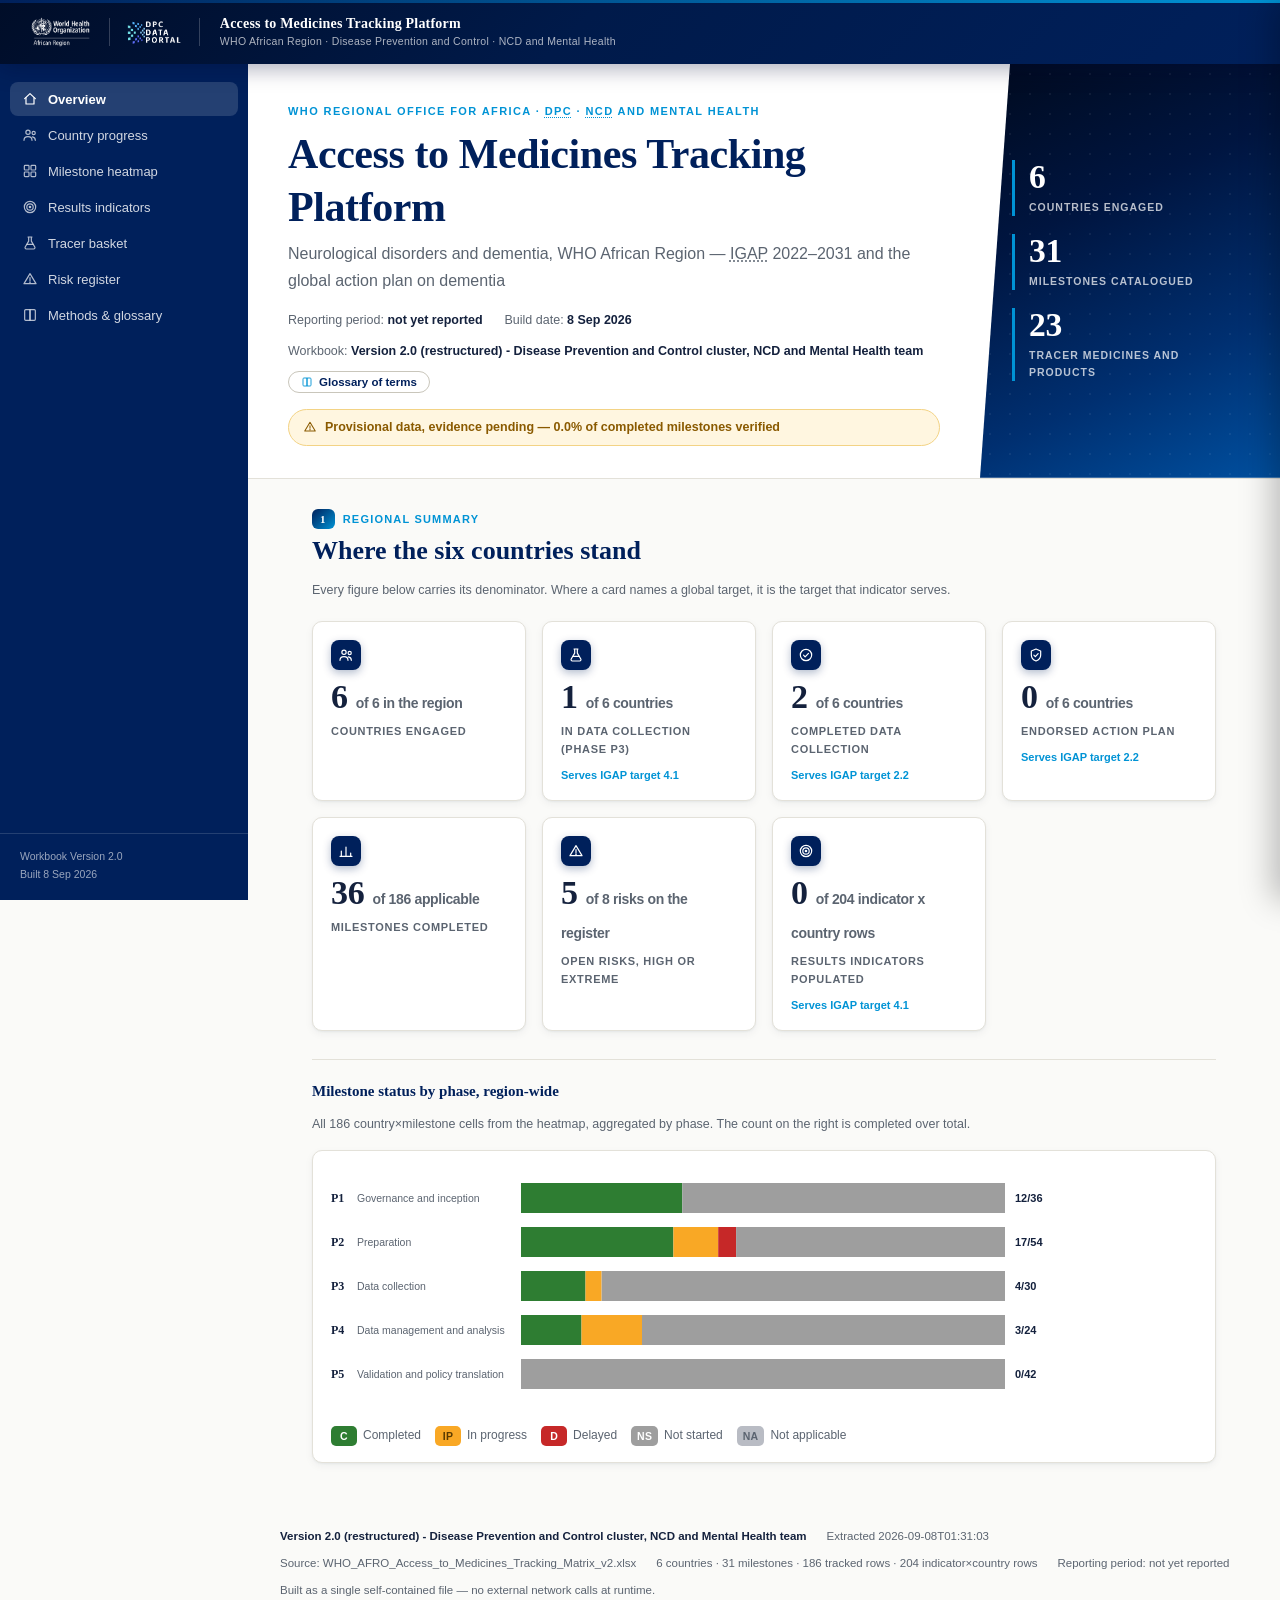
==== commit 9abae87c: "Redesign: tabbed layout, WHO/DPC logos, hero, glossary, new charts Splits the single long scroll int" ====
--- a/output/AtM_AFRO_Dashboard.html
+++ b/output/AtM_AFRO_Dashboard.html
@@ -3,7 +3,7 @@
 <head>
 <meta charset="UTF-8">
 <meta name="viewport" content="width=device-width,initial-scale=1.0">
-<title>Access to Medicines Tracking Platform — WHO AFRO</title>
+<title>Access to Medicines Tracking Platform</title>
 <meta name="description" content="Access to Medicines Tracking Platform for neurological disorders and dementia, WHO African Region. IGAP 2022-2031 and the global action plan on dementia.">
 <link rel="icon" href="data:,">
 <style>
@@ -34,10 +34,13 @@
   --fs-lg:20px; --fs-xl:26px; --fs-2xl:34px; --fs-3xl:42px;
 
   --radius:10px; --radius-sm:6px;
-  --shadow-sm:0 1px 2px rgba(20,33,60,.05),0 2px 6px rgba(20,33,60,.04);
-  --shadow-md:0 3px 10px rgba(20,33,60,.09);
+  --shadow-sm:0 1px 2px rgba(20,33,60,.05),0 3px 8px rgba(20,33,60,.05);
+  --shadow-md:0 2px 6px rgba(20,33,60,.06),0 10px 24px rgba(20,33,60,.10);
+  --shadow-lg:0 4px 10px rgba(20,33,60,.08),0 20px 44px rgba(20,33,60,.16);
   --nav-w:248px;
+  --topbar-h:64px;
 }
+@keyframes shimmer{0%{background-position:-500px 0}100%{background-position:500px 0}}
 html{scroll-behavior:smooth}
 html,body{overflow-x:hidden;max-width:100%}
 @media(prefers-reduced-motion:reduce){
@@ -58,27 +61,38 @@
 a:focus-visible,button:focus-visible,select:focus-visible,input:focus-visible,
 [tabindex]:focus-visible,summary:focus-visible{outline:3px solid var(--accent);outline-offset:2px;border-radius:3px}
 
+/* ── Top bar: institutional branding, sticky above everything ── */
+.top-bar{
+  position:sticky;top:0;z-index:1100;height:var(--topbar-h);
+  background:linear-gradient(135deg,#000d28 0%,#001a4a 45%,#00205B 100%);
+  box-shadow:0 4px 22px rgba(0,10,50,.35);overflow:hidden;
+}
+.top-bar::after{
+  content:'';position:absolute;top:0;left:0;right:0;height:3px;
+  background:linear-gradient(90deg,#00205B,#0093D5,#6fd6ff,#0093D5,#00205B);
+  background-size:400% auto;animation:shimmer 12s linear infinite;
+}
+.top-bar-inner{max-width:1480px;margin:0 auto;height:100%;display:flex;align-items:center;gap:20px;padding:0 28px}
+.top-bar-logos{display:flex;align-items:center;gap:16px;flex-shrink:0}
+.who-logo{height:34px;display:block}
+.dpc-logo{height:25px;display:block}
+.top-bar-divider{width:1px;height:28px;background:rgba(255,255,255,.2);flex-shrink:0}
+.top-bar-brand{line-height:1.3;min-width:0}
+.top-bar-title{color:#fff;font-family:var(--font-serif);font-weight:600;font-size:14px;letter-spacing:.2px;white-space:nowrap;overflow:hidden;text-overflow:ellipsis}
+.top-bar-sub{color:rgba(255,255,255,.68);font-size:10.5px;letter-spacing:.3px;margin-top:2px;white-space:nowrap;overflow:hidden;text-overflow:ellipsis}
+
 /* ── App shell: fixed left nav + main content ── */
-.app-shell{display:flex;min-height:100vh}
+.app-shell{display:flex;min-height:calc(100vh - var(--topbar-h))}
 .side-nav{
   width:var(--nav-w);flex-shrink:0;background:var(--primary);color:#fff;
-  position:sticky;top:0;height:100vh;overflow-y:auto;padding:22px 0 16px;
+  position:sticky;top:var(--topbar-h);height:calc(100vh - var(--topbar-h));overflow-y:auto;padding:18px 0 16px;
   display:flex;flex-direction:column;gap:4px;
 }
-.side-nav .brand{padding:0 20px 18px;border-bottom:1px solid rgba(255,255,255,.14);margin-bottom:14px}
-.brand-badge{display:flex;align-items:center;gap:10px}
-.brand-mark{
-  width:38px;height:38px;border-radius:9px;background:linear-gradient(135deg,#0093D5,#00c2ff);
-  display:flex;align-items:center;justify-content:center;flex-shrink:0;box-shadow:0 2px 8px rgba(0,0,0,.25);
-}
-.brand-mark svg{width:22px;height:22px;color:#00205B}
-.brand-text{line-height:1.25}
-.brand-text strong{display:block;font-family:var(--font-serif);font-size:14px;letter-spacing:.2px}
-.brand-text span{display:block;font-size:10px;color:rgba(255,255,255,.68);letter-spacing:.6px;text-transform:uppercase;margin-top:2px}
 .side-nav nav{display:flex;flex-direction:column;gap:2px;padding:0 10px}
 .side-nav .nav-link{
   display:flex;align-items:center;gap:10px;padding:9px 12px;border-radius:8px;color:rgba(255,255,255,.82);
   text-decoration:none;font-size:13px;font-weight:500;transition:background .15s,color .15s;
+  width:100%;border:none;background:none;font-family:var(--font-sans);text-align:left;cursor:pointer;
 }
 .side-nav .nav-link svg{width:16px;height:16px;flex-shrink:0;stroke:currentColor;opacity:.85}
 .side-nav .nav-link:hover{background:rgba(255,255,255,.08);color:#fff}
@@ -89,12 +103,25 @@
 .main{flex:1;min-width:0;padding:0 0 60px}
 .main-inner{max-width:1180px;margin:0 auto;padding:0 32px}
 
-/* ── Header band (section 1) ── */
-.header-band{padding:30px 32px 24px;border-bottom:1px solid var(--border)}
-.header-band .eyebrow{font-size:11px;font-weight:700;letter-spacing:1.4px;text-transform:uppercase;color:var(--accent)}
-.header-band h1{font-size:var(--fs-3xl);margin:6px 0 6px;letter-spacing:-.01em}
-.header-band .subtitle{font-size:var(--fs-md);color:var(--muted);margin-bottom:16px}
-.header-meta{display:flex;flex-wrap:wrap;gap:10px 22px;align-items:center;font-size:var(--fs-sm);color:var(--muted)}
+/* ── Hero (section 1) ── */
+.hero{background:var(--surface);border-bottom:1px solid var(--border);position:relative;overflow:hidden}
+.hero-inner{display:flex;align-items:stretch;min-height:238px}
+.hero-left{flex:1;min-width:0;padding:38px 40px 32px;display:flex;flex-direction:column;justify-content:center;position:relative;z-index:1}
+.hero .eyebrow{font-size:11px;font-weight:700;letter-spacing:1.4px;text-transform:uppercase;color:var(--accent)}
+.hero h1{font-size:var(--fs-3xl);margin:8px 0 8px;letter-spacing:-.01em}
+.hero .subtitle{font-size:var(--fs-md);color:var(--muted);margin-bottom:16px;max-width:640px}
+.hero-right{
+  width:300px;flex-shrink:0;position:relative;overflow:hidden;
+  background:linear-gradient(155deg,#000a1e 0%,#001540 35%,#002f70 70%,#0050a0 100%);
+  display:flex;align-items:center;padding:30px 32px;
+  clip-path:polygon(10% 0,100% 0,100% 100%,0 100%);
+}
+.hero-right-texture{position:absolute;inset:0;background-image:radial-gradient(rgba(255,255,255,.06) 1px,transparent 1px);background-size:20px 20px;pointer-events:none}
+.hero-stats{display:flex;flex-direction:column;gap:18px;position:relative;z-index:1;width:100%}
+.hero-stat{border-left:3px solid var(--accent);padding-left:14px}
+.hero-stat-val{font-family:var(--font-serif);font-size:2.1rem;font-weight:600;color:#fff;line-height:1;letter-spacing:-.01em}
+.hero-stat-lbl{font-size:10.5px;font-weight:700;text-transform:uppercase;letter-spacing:1px;color:rgba(255,255,255,.72);margin-top:5px}
+.header-meta{display:flex;flex-wrap:wrap;gap:10px 22px;align-items:center;font-size:var(--fs-sm);color:var(--muted);margin-bottom:16px}
 .header-meta strong{color:var(--ink)}
 .status-chip{
   display:inline-flex;align-items:center;gap:8px;padding:7px 14px;border-radius:9999px;
@@ -103,23 +130,52 @@
 .status-chip.is-amber{background:#FFF6E0;color:#8A5A00;border-color:#F3D385}
 .status-chip.is-green{background:#E9F5EA;color:#1E5A22;border-color:#A9D6AC}
 .status-chip svg{width:14px;height:14px;stroke:currentColor}
+abbr[title]{text-decoration:underline dotted;text-underline-offset:2px;cursor:help}
+.glossary-link{
+  display:inline-flex;align-items:center;gap:6px;background:none;border:1px solid var(--border-strong);
+  border-radius:9999px;padding:4px 12px;font-size:11.5px;font-weight:600;color:var(--primary);cursor:pointer;
+  transition:background 150ms,border-color 150ms;
+}
+.glossary-link svg{width:12px;height:12px;color:var(--accent)}
+.glossary-link:hover{background:#EFF6FC;border-color:var(--accent)}
+
+/* ── Tabs: the sidebar switches these, only one is ever visible at a time,
+   which is what keeps the page from reading as one very long scroll. ── */
+.tab-pane{display:none}
+.tab-pane.is-active{display:block}
 
 /* ── Sections ── */
-.section{padding:34px 32px 8px;border-bottom:1px solid var(--border)}
-.section:last-of-type{border-bottom:none}
+.section{padding:30px 32px 40px}
+.section + .section{border-top:1px solid var(--border);padding-top:34px}
 .section-head{margin-bottom:20px}
 .section-eyebrow{font-size:11px;font-weight:700;letter-spacing:1.2px;text-transform:uppercase;color:var(--accent);display:flex;align-items:center;gap:8px}
-.section-eyebrow .n{background:var(--primary);color:#fff;border-radius:6px;padding:1px 8px;font-family:var(--font-serif)}
+.section-eyebrow .n{background:linear-gradient(135deg,var(--primary),var(--accent));color:#fff;border-radius:6px;padding:1px 8px;font-family:var(--font-serif)}
 .section-head h2{font-size:var(--fs-xl);margin-top:6px}
 .section-sub{color:var(--muted);font-size:var(--fs-sm);max-width:800px}
+.section-divider{border-top:1px solid var(--border);margin:28px 0 22px}
+.subsection-title{font-family:var(--font-serif);font-size:15px;color:var(--primary);margin:0 0 6px}
 
 /* ── Cards / grids ── */
 .grid{display:grid;gap:16px}
 .grid-metrics{grid-template-columns:repeat(auto-fit,minmax(180px,1fr))}
-.card{background:var(--surface);border:1px solid var(--border);border-radius:var(--radius);padding:18px 18px 16px;box-shadow:var(--shadow-sm)}
+.card{
+  background:var(--surface);border:1px solid var(--border);border-radius:var(--radius);padding:18px 18px 16px;
+  box-shadow:var(--shadow-sm);transition:transform 220ms,box-shadow 220ms,border-color 220ms;
+}
 .metric-card{position:relative;overflow:hidden}
-.metric-card .m-icon{width:26px;height:26px;border-radius:7px;display:flex;align-items:center;justify-content:center;margin-bottom:10px}
-.metric-card .m-icon svg{width:15px;height:15px;color:#fff}
+.metric-card::after{
+  content:'';position:absolute;top:0;left:0;right:0;height:3px;
+  background:linear-gradient(90deg,var(--primary),var(--accent));opacity:0;transition:opacity 220ms;
+}
+.metric-card:hover,.indicator-card:hover,.methods-card:hover,.instrument-card:hover,.card:hover{
+  transform:translateY(-3px);box-shadow:var(--shadow-md);border-color:rgba(0,147,213,.3);
+}
+.metric-card:hover::after{opacity:1}
+.metric-card .m-icon{
+  width:30px;height:30px;border-radius:8px;display:flex;align-items:center;justify-content:center;margin-bottom:10px;
+  background:linear-gradient(135deg,var(--primary),#003f8f);box-shadow:0 3px 8px rgba(0,32,91,.3);
+}
+.metric-card .m-icon svg{width:16px;height:16px;color:#fff}
 .metric-value{font-family:var(--font-serif);font-size:var(--fs-2xl);font-weight:600;letter-spacing:-.01em;line-height:1}
 .metric-value .denom{font-family:var(--font-sans);font-size:14px;color:var(--muted);font-weight:600}
 .metric-label{font-size:11px;font-weight:700;text-transform:uppercase;letter-spacing:.7px;color:var(--muted);margin-top:8px}
@@ -195,7 +251,7 @@
 .domain-title h3{font-size:15px;margin:0}
 .domain-count{font-size:11px;color:var(--muted);font-weight:600}
 .indicator-grid{display:grid;grid-template-columns:repeat(auto-fit,minmax(300px,1fr));gap:14px}
-.indicator-card{background:var(--surface);border:1px solid var(--border);border-radius:var(--radius);padding:15px 17px}
+.indicator-card{background:var(--surface);border:1px solid var(--border);border-radius:var(--radius);padding:15px 17px;transition:transform 220ms,box-shadow 220ms,border-color 220ms}
 .indicator-card h4{font-family:var(--font-sans);font-size:13px;font-weight:700;color:var(--ink);margin:0 0 4px}
 .indicator-code{font-size:10.5px;color:var(--accent);font-weight:800;letter-spacing:.4px}
 .indicator-empty{
@@ -229,11 +285,27 @@
 .rating-badge.Low{background:#2E7D32}
 
 /* ── Methods annex ── */
-.methods-card{background:var(--surface);border:1px solid var(--border);border-radius:var(--radius);padding:16px 18px;margin-bottom:12px}
+.methods-card{background:var(--surface);border:1px solid var(--border);border-radius:var(--radius);padding:16px 18px;margin-bottom:12px;transition:transform 220ms,box-shadow 220ms,border-color 220ms}
 .methods-card h4{font-size:13.5px;margin-bottom:8px}
 .methods-grid-def{display:grid;grid-template-columns:repeat(auto-fit,minmax(220px,1fr));gap:4px 22px;font-size:12px}
 .methods-grid-def dt{font-weight:700;color:var(--muted);margin-top:6px}
 .methods-grid-def dd{margin:0 0 2px;color:var(--ink)}
+
+/* ── Glossary ── */
+.glossary-grid{display:grid;grid-template-columns:repeat(auto-fit,minmax(320px,1fr));gap:16px}
+.glossary-card{background:var(--surface);border:1px solid var(--border);border-radius:var(--radius);padding:18px 20px;transition:transform 220ms,box-shadow 220ms,border-color 220ms}
+.glossary-card:hover{transform:translateY(-3px);box-shadow:var(--shadow-md);border-color:rgba(0,147,213,.3)}
+.glossary-card h4{
+  font-family:var(--font-sans);font-size:12.5px;font-weight:700;color:var(--primary);margin:0 0 12px;
+  display:flex;align-items:center;gap:8px;text-transform:uppercase;letter-spacing:.5px;
+}
+.glossary-card h4 svg{width:15px;height:15px;color:var(--accent);flex-shrink:0}
+.glossary-card dl{font-size:12.5px;line-height:1.7}
+.glossary-card dt{font-weight:700;color:var(--ink);font-family:var(--font-serif);font-size:13.5px;margin-top:10px}
+.glossary-card dt:first-child{margin-top:0}
+.glossary-card dd{margin:0 0 2px;color:var(--muted)}
+.glossary-status-list{display:flex;flex-direction:column;gap:9px}
+.glossary-status-row{display:flex;align-items:center;gap:10px;font-size:12.5px;color:var(--muted)}
 
 /* ── Country panel (drawer) ── */
 #country-panel-overlay{position:fixed;inset:0;background:rgba(20,33,60,.45);z-index:1900;display:none}
@@ -264,13 +336,25 @@
 
 /* ── Print ── */
 @media print{
-  .side-nav,.skip-link,#tooltip,#country-panel-overlay,#country-panel,.sort-btn,.no-print{display:none!important}
+  .side-nav,.skip-link,#tooltip,#country-panel-overlay,#country-panel,.sort-btn,.no-print,#nav-toggle{display:none!important}
   .app-shell{display:block}
   .main{padding:0}
   body{background:#fff}
-  .section{break-inside:avoid;border-bottom:1px solid #999}
+  .top-bar{position:static;box-shadow:none;background:#fff!important}
+  .top-bar::after{display:none}
+  .top-bar-title{color:#000!important}
+  .top-bar-sub{color:#333!important}
+  .who-logo,.dpc-logo{filter:invert(1) brightness(.3)}
+  .hero-right{background:#fff!important;color:#000!important;clip-path:none!important}
+  .hero-right-texture{display:none}
+  .hero-stat-val,.hero-stat-lbl{color:#000!important}
+  .hero-stat{border-left-color:#999}
+  /* Every tab prints, one per page, instead of only whichever one was on screen */
+  .tab-pane{display:block!important;break-after:page}
+  .tab-pane:last-of-type{break-after:auto}
+  .section{break-inside:avoid;border-top:none!important}
   .card,.metric-card,.indicator-card,.methods-card{box-shadow:none!important;border:1px solid #999!important}
-  #section-heatmap,#section-summary{break-after:page}
+  .metric-card:hover,.indicator-card:hover,.methods-card:hover,.instrument-card:hover,.card:hover{transform:none!important}
   @page{size:A4 landscape;margin:14mm}
 }
 
@@ -279,14 +363,22 @@
   .side-nav{position:fixed;left:-260px;z-index:1500;transition:left .2s}
   .side-nav.is-open{left:0}
   .main-inner{padding:0 18px}
-  .header-band,.section{padding-left:18px;padding-right:18px}
+  .section{padding-left:18px;padding-right:18px}
+  .hero-left{padding:28px 18px 24px}
+  .hero-inner{flex-direction:column;min-height:0}
+  .hero-right{width:100%;clip-path:none;padding:20px 18px}
+  .hero-stats{flex-direction:row;flex-wrap:wrap;gap:14px}
+  .hero-stat{flex:1;min-width:130px}
+  .top-bar-sub{display:none}
   .risk-layout{grid-template-columns:1fr}
 }
 @media(max-width:520px){
   .grid-metrics{grid-template-columns:1fr 1fr}
-  .header-band h1{font-size:1.7rem}
+  .hero h1{font-size:1.7rem}
   .header-meta{gap:8px 14px}
   .indicator-grid{grid-template-columns:1fr}
+  .who-logo{height:26px}
+  .dpc-logo{height:19px}
 }
 @media(max-width:380px){
   .grid-metrics{grid-template-columns:1fr}
@@ -294,8 +386,8 @@
 #nav-toggle{display:none}
 @media(max-width:920px){
   #nav-toggle{
-    display:flex;position:fixed;top:14px;left:14px;z-index:1600;width:40px;height:40px;border-radius:9px;
-    background:var(--primary);color:#fff;border:none;align-items:center;justify-content:center;box-shadow:var(--shadow-md);
+    display:flex;position:fixed;top:12px;right:14px;left:auto;z-index:1600;width:40px;height:40px;border-radius:9px;
+    background:rgba(255,255,255,.12);color:#fff;border:1px solid rgba(255,255,255,.2);align-items:center;justify-content:center;box-shadow:var(--shadow-md);
   }
   #nav-toggle svg{width:18px;height:18px;stroke:currentColor}
 }
@@ -373,29 +465,38 @@
 
 <div id="tooltip" role="tooltip"></div>
 
+<header class="top-bar" role="banner">
+  <div class="top-bar-inner">
+    <div class="top-bar-logos">
+      <a href="https://www.afro.who.int/" target="_blank" rel="noopener" title="WHO African Region">
+        <img src="[data-uri]" alt="World Health Organization, African Region" class="who-logo">
+      </a>
+      <div class="top-bar-divider"></div>
+      <a href="https://dataportal.afro.who.int/" target="_blank" rel="noopener" title="DPC Data Portal">
+        <img src="[data-uri]" alt="DPC Data Portal" class="dpc-logo">
+      </a>
+      <div class="top-bar-divider"></div>
+    </div>
+    <div class="top-bar-brand">
+      <div class="top-bar-title">Access to Medicines Tracking Platform</div>
+      <div class="top-bar-sub">WHO African Region &middot; Disease Prevention and Control &middot; NCD and Mental Health</div>
+    </div>
+  </div>
+</header>
 <div class="app-shell">
   <button id="nav-toggle" aria-label="Open navigation" aria-expanded="false" aria-controls="side-nav">
     <svg><use href="#icon-menu"/></svg>
   </button>
 
 <nav class="side-nav" id="side-nav" aria-label="Dashboard sections">
-  <div class="brand">
-    <div class="brand-badge">
-      <div class="brand-mark"><svg><use href="#icon-pill"/></svg></div>
-      <div class="brand-text">
-        <strong>WHO AFRO</strong>
-        <span>Access to Medicines</span>
-      </div>
-    </div>
-  </div>
   <nav>
-    <a class="nav-link" href="#section-summary"><svg><use href="#icon-home"/></svg>Overview</a>
-    <a class="nav-link" href="#section-progress"><svg><use href="#icon-users"/></svg>Country progress</a>
-    <a class="nav-link" href="#section-heatmap"><svg><use href="#icon-grid"/></svg>Milestone heatmap</a>
-    <a class="nav-link" href="#section-results"><svg><use href="#icon-target"/></svg>Results indicators</a>
-    <a class="nav-link" href="#section-tracer"><svg><use href="#icon-flask"/></svg>Tracer basket</a>
-    <a class="nav-link" href="#section-risks"><svg><use href="#icon-alert-triangle"/></svg>Risk register</a>
-    <a class="nav-link" href="#section-methods"><svg><use href="#icon-book"/></svg>Methods annex</a>
+    <button class="nav-link is-active" type="button" data-tab="summary"><svg><use href="#icon-home"/></svg>Overview</button>
+    <button class="nav-link" type="button" data-tab="progress"><svg><use href="#icon-users"/></svg>Country progress</button>
+    <button class="nav-link" type="button" data-tab="heatmap"><svg><use href="#icon-grid"/></svg>Milestone heatmap</button>
+    <button class="nav-link" type="button" data-tab="results"><svg><use href="#icon-target"/></svg>Results indicators</button>
+    <button class="nav-link" type="button" data-tab="tracer"><svg><use href="#icon-flask"/></svg>Tracer basket</button>
+    <button class="nav-link" type="button" data-tab="risks"><svg><use href="#icon-alert-triangle"/></svg>Risk register</button>
+    <button class="nav-link" type="button" data-tab="methods"><svg><use href="#icon-book"/></svg>Methods &amp; glossary</button>
   </nav>
   <div class="nav-foot">
     Workbook Version 2.0<br>
@@ -404,21 +505,46 @@
 </nav>
 <div id="side-nav-overlay" class="no-print"></div>
   <main class="main" id="main-content">
-    <div class="main-inner">
-<header class="header-band" id="section-summary">
-  <div class="eyebrow">WHO Regional Office for Africa · Disease Prevention and Control · NCD and Mental Health</div>
-  <h1>Access to Medicines Tracking Platform</h1>
-  <div class="subtitle">Neurological disorders and dementia, WHO African Region — IGAP 2022&ndash;2031 and the global action plan on dementia</div>
-  <div class="header-meta">
-    <span>Reporting period: <strong>not yet reported</strong></span>
-    <span>Build date: <strong>8 Sep 2026</strong></span>
-    <span>Workbook: <strong>Version 2.0 (restructured) - Disease Prevention and Control cluster, NCD and Mental Health team</strong></span>
-    <span class="status-chip is-amber">
-      <svg><use href="#icon-alert-triangle"/></svg>
-      Provisional data, evidence pending — 0.0% of completed milestones verified
-    </span>
+<section class="hero" id="section-summary">
+  <div class="hero-inner">
+    <div class="hero-left">
+      <div class="eyebrow">WHO Regional Office for Africa · <abbr title="Disease Prevention and Control">DPC</abbr> · <abbr title="Noncommunicable diseases">NCD</abbr> and Mental Health</div>
+      <h1>Access to Medicines Tracking Platform</h1>
+      <div class="subtitle">Neurological disorders and dementia, WHO African Region — <abbr title="Intersectoral Global Action Plan on Epilepsy and Other Neurological Disorders, 2022–2031">IGAP</abbr> 2022&ndash;2031 and the global action plan on dementia</div>
+      <div class="header-meta">
+        <span>Reporting period: <strong>not yet reported</strong></span>
+        <span>Build date: <strong>8 Sep 2026</strong></span>
+        <span>Workbook: <strong>Version 2.0 (restructured) - Disease Prevention and Control cluster, NCD and Mental Health team</strong></span>
+        <button type="button" class="glossary-link" data-goto-tab="methods">
+          <svg><use href="#icon-book"/></svg>Glossary of terms
+        </button>
+      </div>
+      <span class="status-chip is-amber">
+        <svg><use href="#icon-alert-triangle"/></svg>
+        Provisional data, evidence pending — 0.0% of completed milestones verified
+      </span>
+    </div>
+    <div class="hero-right">
+      <div class="hero-right-texture" aria-hidden="true"></div>
+      <div class="hero-stats">
+        <div class="hero-stat">
+          <div class="hero-stat-val">6</div>
+          <div class="hero-stat-lbl">Countries engaged</div>
+        </div>
+        <div class="hero-stat">
+          <div class="hero-stat-val">31</div>
+          <div class="hero-stat-lbl">Milestones catalogued</div>
+        </div>
+        <div class="hero-stat">
+          <div class="hero-stat-val">23</div>
+          <div class="hero-stat-lbl">Tracer medicines and products</div>
+        </div>
+      </div>
+    </div>
   </div>
-</header><section class="section" aria-labelledby="summary-h2">
+</section>    <div class="main-inner">
+      <div class="tab-pane is-active" data-tab="summary">
+<section class="section" aria-labelledby="summary-h2">
   <div class="section-head">
     <div class="section-eyebrow"><span class="n">1</span>Regional summary</div>
     <h2 id="summary-h2">Where the six countries stand</h2>
@@ -461,7 +587,24 @@
       <div class="metric-label">Results indicators populated</div>
 <div class="metric-target">Serves IGAP target 4.1</div>    </div>
   </div>
-</section><section class="section" id="section-progress" aria-labelledby="progress-h2">
+
+  <div class="section-divider"></div>
+
+  <h3 class="subsection-title">Milestone status by phase, region-wide</h3>
+  <p class="section-sub" style="margin-bottom:16px">All 186 country&times;milestone cells from the heatmap, aggregated by phase. The count on the right is completed over total.</p>
+  <div class="card" style="overflow-x:auto">
+    <svg viewBox="0 0 720 234" width="100%" height="234" role="img" aria-label="Milestone status by phase, region-wide" preserveAspectRatio="xMinYMin meet"><text x="0" y="33.0" font-size="12" font-weight="700" font-family="Georgia,serif" fill="#14213D">P1</text><text x="26" y="33.0" font-size="10.5" font-family="Calibri,Arial,sans-serif" fill="#5B6470">Governance and inception</text><g><title>Completed: 12 of 36</title><rect x="190.0" y="14" width="161.3" height="30" fill="#2E7D32"/></g><g><title>Not started: 24 of 36</title><rect x="351.3" y="14" width="322.7" height="30" fill="#9E9E9E"/></g><text x="684" y="33.0" font-size="11" font-weight="700" font-family="Calibri,Arial,sans-serif" fill="#14213D">12/36</text><text x="0" y="77.0" font-size="12" font-weight="700" font-family="Georgia,serif" fill="#14213D">P2</text><text x="26" y="77.0" font-size="10.5" font-family="Calibri,Arial,sans-serif" fill="#5B6470">Preparation</text><g><title>Completed: 17 of 54</title><rect x="190.0" y="58" width="152.4" height="30" fill="#2E7D32"/></g><g><title>In progress: 5 of 54</title><rect x="342.4" y="58" width="44.8" height="30" fill="#F9A825"/></g><g><title>Delayed: 2 of 54</title><rect x="387.2" y="58" width="17.9" height="30" fill="#C62828"/></g><g><title>Not started: 30 of 54</title><rect x="405.1" y="58" width="268.9" height="30" fill="#9E9E9E"/></g><text x="684" y="77.0" font-size="11" font-weight="700" font-family="Calibri,Arial,sans-serif" fill="#14213D">17/54</text><text x="0" y="121.0" font-size="12" font-weight="700" font-family="Georgia,serif" fill="#14213D">P3</text><text x="26" y="121.0" font-size="10.5" font-family="Calibri,Arial,sans-serif" fill="#5B6470">Data collection</text><g><title>Completed: 4 of 30</title><rect x="190.0" y="102" width="64.5" height="30" fill="#2E7D32"/></g><g><title>In progress: 1 of 30</title><rect x="254.5" y="102" width="16.1" height="30" fill="#F9A825"/></g><g><title>Not started: 25 of 30</title><rect x="270.7" y="102" width="403.3" height="30" fill="#9E9E9E"/></g><text x="684" y="121.0" font-size="11" font-weight="700" font-family="Calibri,Arial,sans-serif" fill="#14213D">4/30</text><text x="0" y="165.0" font-size="12" font-weight="700" font-family="Georgia,serif" fill="#14213D">P4</text><text x="26" y="165.0" font-size="10.5" font-family="Calibri,Arial,sans-serif" fill="#5B6470">Data management and analysis</text><g><title>Completed: 3 of 24</title><rect x="190.0" y="146" width="60.5" height="30" fill="#2E7D32"/></g><g><title>In progress: 3 of 24</title><rect x="250.5" y="146" width="60.5" height="30" fill="#F9A825"/></g><g><title>Not started: 18 of 24</title><rect x="311.0" y="146" width="363.0" height="30" fill="#9E9E9E"/></g><text x="684" y="165.0" font-size="11" font-weight="700" font-family="Calibri,Arial,sans-serif" fill="#14213D">3/24</text><text x="0" y="209.0" font-size="12" font-weight="700" font-family="Georgia,serif" fill="#14213D">P5</text><text x="26" y="209.0" font-size="10.5" font-family="Calibri,Arial,sans-serif" fill="#5B6470">Validation and policy translation</text><g><title>Not started: 42 of 42</title><rect x="190.0" y="190" width="484.0" height="30" fill="#9E9E9E"/></g><text x="684" y="209.0" font-size="11" font-weight="700" font-family="Calibri,Arial,sans-serif" fill="#14213D">0/42</text></svg>
+    <div class="legend" style="margin-top:16px">
+      <span class="item"><span class="status-pill st-C">C</span> Completed</span>
+      <span class="item"><span class="status-pill st-IP">IP</span> In progress</span>
+      <span class="item"><span class="status-pill st-D">D</span> Delayed</span>
+      <span class="item"><span class="status-pill st-NS">NS</span> Not started</span>
+      <span class="item"><span class="status-pill st-NA">NA</span> Not applicable</span>
+    </div>
+  </div>
+</section>      </div>
+      <div class="tab-pane" data-tab="progress">
+<section class="section" id="section-progress" aria-labelledby="progress-h2">
   <div class="section-head">
     <div class="section-eyebrow"><span class="n">2</span>Country progress</div>
     <h2 id="progress-h2">Phase position and the two progress measures</h2>
@@ -580,7 +723,9 @@
       </tbody>
     </table>
   </div>
-</section><section class="section" id="section-heatmap" aria-labelledby="heatmap-h2">
+</section>      </div>
+      <div class="tab-pane" data-tab="heatmap">
+<section class="section" id="section-heatmap" aria-labelledby="heatmap-h2">
   <div class="section-head">
     <div class="section-eyebrow"><span class="n">3</span>Milestone heatmap</div>
     <h2 id="heatmap-h2">All 31 milestones, six countries</h2>
@@ -2603,11 +2748,17 @@
       </tbody>
     </table>
   </div>
-</section><section class="section" id="section-results" aria-labelledby="results-h2">
+</section>      </div>
+      <div class="tab-pane" data-tab="results">
+<section class="section" id="section-results" aria-labelledby="results-h2">
   <div class="section-head">
     <div class="section-eyebrow"><span class="n">4</span>Access to medicines results</div>
     <h2 id="results-h2">The point of the whole exercise</h2>
     <p class="section-sub">Grouped by domain. Where no value has been recorded, the card names the milestone that will produce it and its expected date, rather than an empty chart. At this stage of implementation, most of this section is in that state — that is itself the message.</p>
+  </div>
+
+  <div class="card" style="overflow-x:auto;margin-bottom:26px">
+    <svg viewBox="0 0 720 240" width="100%" height="240" role="img" aria-label="Indicator count by domain" preserveAspectRatio="xMinYMin meet"><text x="0" y="29.0" font-size="11.5" font-family="Calibri,Arial,sans-serif" fill="#14213D">Availability</text><rect x="170" y="12" width="504.0" height="26" rx="4" fill="#EEEEE8"/><rect x="170" y="12" width="320.7" height="26" rx="4" fill="#0093D5"/><text x="684" y="29.0" font-size="11" font-weight="700" font-family="Calibri,Arial,sans-serif" fill="#14213D">7</text><text x="0" y="67.0" font-size="11.5" font-family="Calibri,Arial,sans-serif" fill="#14213D">Price</text><rect x="170" y="50" width="504.0" height="26" rx="4" fill="#EEEEE8"/><rect x="170" y="50" width="274.9" height="26" rx="4" fill="#0093D5"/><text x="684" y="67.0" font-size="11" font-weight="700" font-family="Calibri,Arial,sans-serif" fill="#14213D">6</text><text x="0" y="105.0" font-size="11.5" font-family="Calibri,Arial,sans-serif" fill="#14213D">Affordability</text><rect x="170" y="88" width="504.0" height="26" rx="4" fill="#EEEEE8"/><rect x="170" y="88" width="137.5" height="26" rx="4" fill="#0093D5"/><text x="684" y="105.0" font-size="11" font-weight="700" font-family="Calibri,Arial,sans-serif" fill="#14213D">3</text><text x="0" y="143.0" font-size="11.5" font-family="Calibri,Arial,sans-serif" fill="#14213D">Policy and system</text><rect x="170" y="126" width="504.0" height="26" rx="4" fill="#EEEEE8"/><rect x="170" y="126" width="504.0" height="26" rx="4" fill="#0093D5"/><text x="684" y="143.0" font-size="11" font-weight="700" font-family="Calibri,Arial,sans-serif" fill="#14213D">11</text><text x="0" y="181.0" font-size="11.5" font-family="Calibri,Arial,sans-serif" fill="#14213D">Coverage and use</text><rect x="170" y="164" width="504.0" height="26" rx="4" fill="#EEEEE8"/><rect x="170" y="164" width="229.1" height="26" rx="4" fill="#0093D5"/><text x="684" y="181.0" font-size="11" font-weight="700" font-family="Calibri,Arial,sans-serif" fill="#14213D">5</text><text x="0" y="219.0" font-size="11.5" font-family="Calibri,Arial,sans-serif" fill="#14213D">Financing</text><rect x="170" y="202" width="504.0" height="26" rx="4" fill="#EEEEE8"/><rect x="170" y="202" width="91.6" height="26" rx="4" fill="#0093D5"/><text x="684" y="219.0" font-size="11" font-weight="700" font-family="Calibri,Arial,sans-serif" fill="#14213D">2</text></svg>
   </div>
 
   <div class="domain-block">
@@ -5038,7 +5189,9 @@
       </div>
     </div>
   </div>
-</section><section class="section" id="section-tracer" aria-labelledby="tracer-h2">
+</section>      </div>
+      <div class="tab-pane" data-tab="tracer">
+<section class="section" id="section-tracer" aria-labelledby="tracer-h2">
   <div class="section-head">
     <div class="section-eyebrow"><span class="n">5</span>Tracer basket</div>
     <h2 id="tracer-h2">23 medicines and care product categories</h2>
@@ -5380,7 +5533,9 @@
       <li>Any medicine of the global or sub-Saharan Africa core list excluded from a national survey must be reported and justified in the survey report.</li>
     </ul>
   </div>
-</section><section class="section" id="section-risks" aria-labelledby="risks-h2">
+</section>      </div>
+      <div class="tab-pane" data-tab="risks">
+<section class="section" id="section-risks" aria-labelledby="risks-h2">
   <div class="section-head">
     <div class="section-eyebrow"><span class="n">6</span>Risk register</div>
     <h2 id="risks-h2">Likelihood by impact, and the open risks</h2>
@@ -5477,6 +5632,60 @@
           </tr>
         </tbody>
       </table>
+    </div>
+  </div>
+</section>      </div>
+      <div class="tab-pane" data-tab="methods">
+<section class="section" id="section-glossary">
+  <div class="section-head">
+    <h2 style="font-size:var(--fs-xl)">Glossary</h2>
+    <p class="section-sub">Every abbreviation and coding convention used on this platform, in one place.</p>
+  </div>
+
+  <div class="glossary-grid">
+    <div class="glossary-card">
+      <h4><svg><use href="#icon-home"/></svg>Institutions and partners</h4>
+      <dl>
+        <dt>WHO</dt><dd>World Health Organization</dd>
+        <dt>AFRO</dt><dd>WHO Regional Office for Africa</dd>
+        <dt>DPC</dt><dd>Disease Prevention and Control — the WHO AFRO cluster responsible for this platform</dd>
+        <dt>NCD</dt><dd>Noncommunicable diseases</dd>
+        <dt>WHO/HAI</dt><dd>WHO and Health Action International — co-authors of the medicine price, availability, affordability and price components survey method this initiative follows</dd>
+      </dl>
+    </div>
+
+    <div class="glossary-card">
+      <h4><svg><use href="#icon-target"/></svg>Global frameworks and instruments</h4>
+      <dl>
+        <dt>IGAP</dt><dd>Intersectoral Global Action Plan on Epilepsy and Other Neurological Disorders, 2022&ndash;2031</dd>
+        <dt>GDO</dt><dd>Global Dementia Observatory</dd>
+        <dt>EML</dt><dd>WHO Model List of Essential Medicines</dd>
+        <dt>UHC</dt><dd>Universal Health Coverage</dd>
+        <dt>mhGAP</dt><dd>Mental Health Gap Action Programme, WHO's clinical guideline for mental, neurological and substance use disorders</dd>
+      </dl>
+    </div>
+
+    <div class="glossary-card">
+      <h4><svg><use href="#icon-grid"/></svg>Status codes (milestone heatmap and country profiles)</h4>
+      <dl class="glossary-status-list">
+        <div class="glossary-status-row"><span class="status-pill st-NS">NS</span><span>Not started</span></div>
+        <div class="glossary-status-row"><span class="status-pill st-IP">IP</span><span>In progress</span></div>
+        <div class="glossary-status-row"><span class="status-pill st-C">C</span><span>Completed</span></div>
+        <div class="glossary-status-row"><span class="status-pill st-D">D</span><span>Delayed &mdash; started, past its planned date, not yet completed</span></div>
+        <div class="glossary-status-row"><span class="status-pill st-NA">NA</span><span>Not applicable to this country</span></div>
+      </dl>
+    </div>
+
+    <div class="glossary-card">
+      <h4><svg><use href="#icon-layers"/></svg>Coding conventions used on this platform</h4>
+      <dl>
+        <dt>ISO3</dt><dd>Three-letter country code (for example ETH = Ethiopia) &mdash; the join key used everywhere on this platform</dd>
+        <dt>MoV</dt><dd>Means of verification &mdash; the document or record that evidences a milestone was actually completed</dd>
+        <dt>P1&ndash;P5</dt><dd>The five implementation phases: governance and inception, preparation, data collection, data management and analysis, validation and policy translation</dd>
+        <dt>M01&ndash;M31</dt><dd>The 31 milestone codes in the catalogue, numbered in phase order</dd>
+        <dt>T01&ndash;T23</dt><dd>The 23 items in the tracer medicine and care product basket</dd>
+        <dt>A&ndash;F indicator codes</dt><dd>The domain a results indicator belongs to: A availability, B price, C affordability, D policy and system, E coverage and use, F financing</dd>
+      </dl>
     </div>
   </div>
 </section><section class="section" id="section-methods" aria-labelledby="methods-h2">
@@ -6103,15 +6312,16 @@
       </tbody>
     </table>
   </div>
-</section><footer class="site-footer no-print">
+</section>      </div>
+    </div>
+<footer class="site-footer no-print">
   <span><strong>Version 2.0 (restructured) - Disease Prevention and Control cluster, NCD and Mental Health team</strong></span>
-  <span>Extracted 2026-09-08T00:12:40</span>
+  <span>Extracted 2026-09-08T01:31:03</span>
   <span>Source: WHO_AFRO_Access_to_Medicines_Tracking_Matrix_v2.xlsx</span>
   <span>6 countries · 31 milestones · 186 tracked rows · 204 indicator&times;country rows</span>
   <span>Reporting period: not yet reported</span>
   <span>Built as a single self-contained file — no external network calls at runtime.</span>
-</footer>    </div>
-  </main>
+</footer>  </main>
 </div>
 
 <div id="country-panel-overlay" class="no-print"></div>
@@ -7689,29 +7899,24 @@
       navToggle.setAttribute("aria-expanded", open ? "true" : "false");
     });
   }
-  document.querySelectorAll(".side-nav .nav-link").forEach(function (a) {
-    a.addEventListener("click", closeNav);
+  /* ---- Tab switching (sidebar buttons drive tab-panes) --------------- */
+  var navLinks = Array.prototype.slice.call(document.querySelectorAll(".side-nav .nav-link"));
+  var panes = Array.prototype.slice.call(document.querySelectorAll(".main-inner > .tab-pane"));
+  function activateTab(name) {
+    panes.forEach(function (p) { p.classList.toggle("is-active", p.getAttribute("data-tab") === name); });
+    navLinks.forEach(function (a) { a.classList.toggle("is-active", a.getAttribute("data-tab") === name); });
+    document.getElementById("main-content").scrollIntoView({ block: "start", behavior: "auto" });
+  }
+  navLinks.forEach(function (btn) {
+    btn.addEventListener("click", function () {
+      activateTab(btn.getAttribute("data-tab"));
+      closeNav();
+    });
   });
-
-  /* ---- Active section highlighting on scroll ------------------------ */
-  var navLinks = Array.prototype.slice.call(document.querySelectorAll(".side-nav .nav-link"));
-  var sections = navLinks
-    .map(function (a) { return document.querySelector(a.getAttribute("href")); })
-    .filter(Boolean);
-  if ("IntersectionObserver" in window && sections.length) {
-    var observer = new IntersectionObserver(
-      function (entries) {
-        entries.forEach(function (entry) {
-          if (!entry.isIntersecting) return;
-          navLinks.forEach(function (a) { a.classList.remove("is-active"); });
-          var idx = sections.indexOf(entry.target);
-          if (idx >= 0) navLinks[idx].classList.add("is-active");
-        });
-      },
-      { rootMargin: "-20% 0px -70% 0px" }
-    );
-    sections.forEach(function (s) { observer.observe(s); });
-  }
+  /* Any element elsewhere on the page can jump to a tab via data-goto-tab */
+  document.querySelectorAll("[data-goto-tab]").forEach(function (el) {
+    el.addEventListener("click", function () { activateTab(el.getAttribute("data-goto-tab")); });
+  });
 
   /* ---- Tooltip for heatmap cells (mouse + keyboard) ------------------ */
   var tooltip = document.getElementById("tooltip");
@@ -7765,9 +7970,9 @@
   /* ---- Country profile drawer ---------------------------------------- */
   var overlay = document.getElementById("country-panel-overlay");
   var panel = document.getElementById("country-panel");
-  var panes = document.querySelectorAll(".panel-pane");
+  var countryPanes = document.querySelectorAll(".panel-pane");
   function openCountry(iso) {
-    panes.forEach(function (p) { p.hidden = p.getAttribute("data-panel") !== iso; });
+    countryPanes.forEach(function (p) { p.hidden = p.getAttribute("data-panel") !== iso; });
     panel.classList.add("is-open");
     overlay.classList.add("is-open");
     panel.setAttribute("aria-hidden", "false");
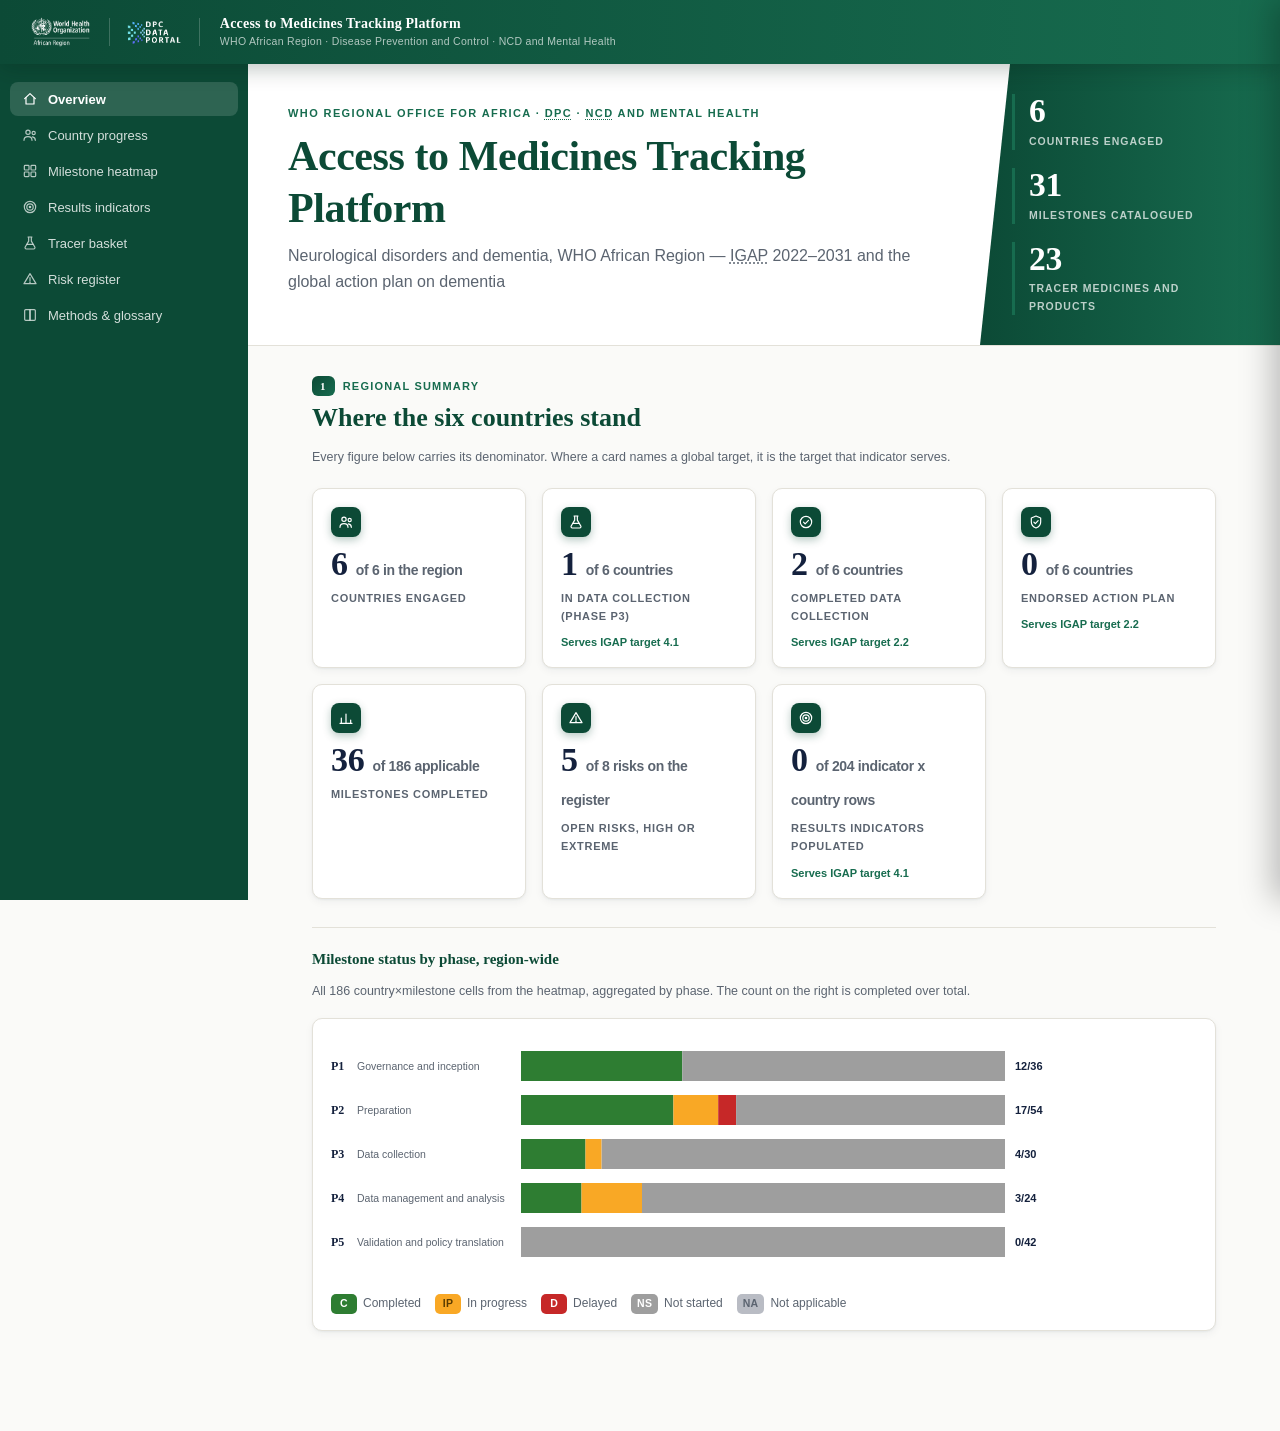
==== commit 66e7e845: "Restyle: green identity, strip build metadata and provenance chrome Replaces the WHO navy/blue palet" ====
--- a/output/AtM_AFRO_Dashboard.html
+++ b/output/AtM_AFRO_Dashboard.html
@@ -12,8 +12,8 @@
    colours are fixed by the design brief and must not drift between sections. */
 *,*::before,*::after{box-sizing:border-box}
 :root{
-  --primary:#00205B;        /* WHO navy */
-  --accent:#0093D5;         /* WHO light blue */
+  --primary:#0C4A36;        /* deep forest green */
+  --accent:#176C4F;         /* lighter working green */
   --bg:#FAFAF8;             /* warm neutral background */
   --surface:#FFFFFF;
   --ink:#14213D;
@@ -27,8 +27,8 @@
   --status-notstarted:#9E9E9E;
   --status-na:#B9BCC4;
 
-  --font-serif:Georgia,'Iowan Old Style','Palatino Linotype','Book Antiqua',serif;
-  --font-sans:Calibri,'Segoe UI',Roboto,Helvetica,Arial,sans-serif;
+  --font-serif:Constantia,Georgia,'Iowan Old Style','Palatino Linotype','Book Antiqua',serif;
+  --font-sans:'Segoe UI',Calibri,Roboto,Helvetica,Arial,sans-serif;
 
   --fs-xs:11px; --fs-sm:12.5px; --fs-base:14px; --fs-md:16px;
   --fs-lg:20px; --fs-xl:26px; --fs-2xl:34px; --fs-3xl:42px;
@@ -40,7 +40,6 @@
   --nav-w:248px;
   --topbar-h:64px;
 }
-@keyframes shimmer{0%{background-position:-500px 0}100%{background-position:500px 0}}
 html{scroll-behavior:smooth}
 html,body{overflow-x:hidden;max-width:100%}
 @media(prefers-reduced-motion:reduce){
@@ -64,13 +63,8 @@
 /* ── Top bar: institutional branding, sticky above everything ── */
 .top-bar{
   position:sticky;top:0;z-index:1100;height:var(--topbar-h);
-  background:linear-gradient(135deg,#000d28 0%,#001a4a 45%,#00205B 100%);
-  box-shadow:0 4px 22px rgba(0,10,50,.35);overflow:hidden;
-}
-.top-bar::after{
-  content:'';position:absolute;top:0;left:0;right:0;height:3px;
-  background:linear-gradient(90deg,#00205B,#0093D5,#6fd6ff,#0093D5,#00205B);
-  background-size:400% auto;animation:shimmer 12s linear infinite;
+  background:linear-gradient(90deg,var(--primary) 0%,var(--accent) 100%);
+  box-shadow:0 4px 22px rgba(6,32,20,.28);overflow:hidden;
 }
 .top-bar-inner{max-width:1480px;margin:0 auto;height:100%;display:flex;align-items:center;gap:20px;padding:0 28px}
 .top-bar-logos{display:flex;align-items:center;gap:16px;flex-shrink:0}
@@ -98,8 +92,6 @@
 .side-nav .nav-link:hover{background:rgba(255,255,255,.08);color:#fff}
 .side-nav .nav-link.is-active{background:rgba(255,255,255,.14);color:#fff;font-weight:700}
 .side-nav .nav-link.is-active svg{opacity:1}
-.side-nav .nav-foot{margin-top:auto;padding:14px 20px 0;border-top:1px solid rgba(255,255,255,.14);
-  font-size:10.5px;color:rgba(255,255,255,.6);line-height:1.7}
 .main{flex:1;min-width:0;padding:0 0 60px}
 .main-inner{max-width:1180px;margin:0 auto;padding:0 32px}
 
@@ -112,32 +104,15 @@
 .hero .subtitle{font-size:var(--fs-md);color:var(--muted);margin-bottom:16px;max-width:640px}
 .hero-right{
   width:300px;flex-shrink:0;position:relative;overflow:hidden;
-  background:linear-gradient(155deg,#000a1e 0%,#001540 35%,#002f70 70%,#0050a0 100%);
+  background:linear-gradient(90deg,var(--primary) 0%,var(--accent) 100%);
   display:flex;align-items:center;padding:30px 32px;
   clip-path:polygon(10% 0,100% 0,100% 100%,0 100%);
 }
-.hero-right-texture{position:absolute;inset:0;background-image:radial-gradient(rgba(255,255,255,.06) 1px,transparent 1px);background-size:20px 20px;pointer-events:none}
 .hero-stats{display:flex;flex-direction:column;gap:18px;position:relative;z-index:1;width:100%}
 .hero-stat{border-left:3px solid var(--accent);padding-left:14px}
 .hero-stat-val{font-family:var(--font-serif);font-size:2.1rem;font-weight:600;color:#fff;line-height:1;letter-spacing:-.01em}
 .hero-stat-lbl{font-size:10.5px;font-weight:700;text-transform:uppercase;letter-spacing:1px;color:rgba(255,255,255,.72);margin-top:5px}
-.header-meta{display:flex;flex-wrap:wrap;gap:10px 22px;align-items:center;font-size:var(--fs-sm);color:var(--muted);margin-bottom:16px}
-.header-meta strong{color:var(--ink)}
-.status-chip{
-  display:inline-flex;align-items:center;gap:8px;padding:7px 14px;border-radius:9999px;
-  font-size:12.5px;font-weight:700;border:1.5px solid transparent;
-}
-.status-chip.is-amber{background:#FFF6E0;color:#8A5A00;border-color:#F3D385}
-.status-chip.is-green{background:#E9F5EA;color:#1E5A22;border-color:#A9D6AC}
-.status-chip svg{width:14px;height:14px;stroke:currentColor}
 abbr[title]{text-decoration:underline dotted;text-underline-offset:2px;cursor:help}
-.glossary-link{
-  display:inline-flex;align-items:center;gap:6px;background:none;border:1px solid var(--border-strong);
-  border-radius:9999px;padding:4px 12px;font-size:11.5px;font-weight:600;color:var(--primary);cursor:pointer;
-  transition:background 150ms,border-color 150ms;
-}
-.glossary-link svg{width:12px;height:12px;color:var(--accent)}
-.glossary-link:hover{background:#EFF6FC;border-color:var(--accent)}
 
 /* ── Tabs: the sidebar switches these, only one is ever visible at a time,
    which is what keeps the page from reading as one very long scroll. ── */
@@ -168,12 +143,12 @@
   background:linear-gradient(90deg,var(--primary),var(--accent));opacity:0;transition:opacity 220ms;
 }
 .metric-card:hover,.indicator-card:hover,.methods-card:hover,.instrument-card:hover,.card:hover{
-  transform:translateY(-3px);box-shadow:var(--shadow-md);border-color:rgba(0,147,213,.3);
+  transform:translateY(-3px);box-shadow:var(--shadow-md);border-color:rgba(23,108,79,.35);
 }
 .metric-card:hover::after{opacity:1}
 .metric-card .m-icon{
   width:30px;height:30px;border-radius:8px;display:flex;align-items:center;justify-content:center;margin-bottom:10px;
-  background:linear-gradient(135deg,var(--primary),#003f8f);box-shadow:0 3px 8px rgba(0,32,91,.3);
+  background:linear-gradient(135deg,var(--primary),var(--accent));box-shadow:0 3px 8px rgba(12,74,54,.3);
 }
 .metric-card .m-icon svg{width:16px;height:16px;color:#fff}
 .metric-value{font-family:var(--font-serif);font-size:var(--fs-2xl);font-weight:600;letter-spacing:-.01em;line-height:1}
@@ -294,7 +269,7 @@
 /* ── Glossary ── */
 .glossary-grid{display:grid;grid-template-columns:repeat(auto-fit,minmax(320px,1fr));gap:16px}
 .glossary-card{background:var(--surface);border:1px solid var(--border);border-radius:var(--radius);padding:18px 20px;transition:transform 220ms,box-shadow 220ms,border-color 220ms}
-.glossary-card:hover{transform:translateY(-3px);box-shadow:var(--shadow-md);border-color:rgba(0,147,213,.3)}
+.glossary-card:hover{transform:translateY(-3px);box-shadow:var(--shadow-md);border-color:rgba(23,108,79,.35)}
 .glossary-card h4{
   font-family:var(--font-sans);font-size:12.5px;font-weight:700;color:var(--primary);margin:0 0 12px;
   display:flex;align-items:center;gap:8px;text-transform:uppercase;letter-spacing:.5px;
@@ -330,10 +305,6 @@
 .timeline-row:last-child{border-bottom:none}
 .timeline-dates{color:var(--muted);font-size:11px;min-width:150px}
 
-/* ── Footer ── */
-.site-footer{padding:24px 32px 40px;font-size:11.5px;color:var(--muted);display:flex;flex-wrap:wrap;gap:8px 20px}
-.site-footer strong{color:var(--ink)}
-
 /* ── Print ── */
 @media print{
   .side-nav,.skip-link,#tooltip,#country-panel-overlay,#country-panel,.sort-btn,.no-print,#nav-toggle{display:none!important}
@@ -341,12 +312,10 @@
   .main{padding:0}
   body{background:#fff}
   .top-bar{position:static;box-shadow:none;background:#fff!important}
-  .top-bar::after{display:none}
   .top-bar-title{color:#000!important}
   .top-bar-sub{color:#333!important}
   .who-logo,.dpc-logo{filter:invert(1) brightness(.3)}
   .hero-right{background:#fff!important;color:#000!important;clip-path:none!important}
-  .hero-right-texture{display:none}
   .hero-stat-val,.hero-stat-lbl{color:#000!important}
   .hero-stat{border-left-color:#999}
   /* Every tab prints, one per page, instead of only whichever one was on screen */
@@ -498,10 +467,6 @@
     <button class="nav-link" type="button" data-tab="risks"><svg><use href="#icon-alert-triangle"/></svg>Risk register</button>
     <button class="nav-link" type="button" data-tab="methods"><svg><use href="#icon-book"/></svg>Methods &amp; glossary</button>
   </nav>
-  <div class="nav-foot">
-    Workbook Version 2.0<br>
-    Built 8 Sep 2026
-  </div>
 </nav>
 <div id="side-nav-overlay" class="no-print"></div>
   <main class="main" id="main-content">
@@ -511,21 +476,8 @@
       <div class="eyebrow">WHO Regional Office for Africa · <abbr title="Disease Prevention and Control">DPC</abbr> · <abbr title="Noncommunicable diseases">NCD</abbr> and Mental Health</div>
       <h1>Access to Medicines Tracking Platform</h1>
       <div class="subtitle">Neurological disorders and dementia, WHO African Region — <abbr title="Intersectoral Global Action Plan on Epilepsy and Other Neurological Disorders, 2022–2031">IGAP</abbr> 2022&ndash;2031 and the global action plan on dementia</div>
-      <div class="header-meta">
-        <span>Reporting period: <strong>not yet reported</strong></span>
-        <span>Build date: <strong>8 Sep 2026</strong></span>
-        <span>Workbook: <strong>Version 2.0 (restructured) - Disease Prevention and Control cluster, NCD and Mental Health team</strong></span>
-        <button type="button" class="glossary-link" data-goto-tab="methods">
-          <svg><use href="#icon-book"/></svg>Glossary of terms
-        </button>
-      </div>
-      <span class="status-chip is-amber">
-        <svg><use href="#icon-alert-triangle"/></svg>
-        Provisional data, evidence pending — 0.0% of completed milestones verified
-      </span>
     </div>
     <div class="hero-right">
-      <div class="hero-right-texture" aria-hidden="true"></div>
       <div class="hero-stats">
         <div class="hero-stat">
           <div class="hero-stat-val">6</div>
@@ -635,8 +587,8 @@
             <span class="iso-badge">ETH</span>
             <button class="country-link" data-open-country="ETH">Ethiopia</button>
           </td>
-          <td><svg viewBox="0 0 200 34" width="200" height="34" role="img" aria-label="Phase position: P4 Data management and analysis"><line x1="12" y1="17.0" x2="188" y2="17.0" stroke="#D9D9D3" stroke-width="3" stroke-linecap="round"/><line x1="12" y1="17.0" x2="144.0" y2="17.0" stroke="#00205B" stroke-width="3" stroke-linecap="round"/><circle cx="12.0" cy="17.0" r="5" fill="#00205B" stroke="#00205B" stroke-width="2"/><text x="12.0" y="31" font-size="8" text-anchor="middle" font-family="Calibri, Arial, sans-serif" fill="#5B6470">P1</text><circle cx="56.0" cy="17.0" r="5" fill="#00205B" stroke="#00205B" stroke-width="2"/><text x="56.0" y="31" font-size="8" text-anchor="middle" font-family="Calibri, Arial, sans-serif" fill="#5B6470">P2</text><circle cx="100.0" cy="17.0" r="5" fill="#00205B" stroke="#00205B" stroke-width="2"/><text x="100.0" y="31" font-size="8" text-anchor="middle" font-family="Calibri, Arial, sans-serif" fill="#5B6470">P3</text><circle cx="144.0" cy="17.0" r="7" fill="#0093D5" stroke="#00205B" stroke-width="2"/><text x="144.0" y="31" font-size="8" text-anchor="middle" font-family="Calibri, Arial, sans-serif" fill="#5B6470">P4</text><circle cx="188.0" cy="17.0" r="5" fill="#FFFFFF" stroke="#B9BCC4" stroke-width="2"/><text x="188.0" y="31" font-size="8" text-anchor="middle" font-family="Calibri, Arial, sans-serif" fill="#5B6470">P5</text></svg></td>
-          <td class="num"><svg viewBox="0 0 150 40" width="150" height="40" role="img" aria-label="Completion rate 38.7 percent, weighted progress index 40.3 percent"><rect x="0" y="0" width="150" height="12" rx="3" fill="#EEEEE8"/><rect x="0" y="0" width="58.1" height="12" rx="3" fill="#00205B"/><rect x="0" y="18" width="150" height="12" rx="3" fill="#EEEEE8"/><rect x="0" y="18" width="60.5" height="12" rx="3" fill="#0093D5"/></svg><br>
+          <td><svg viewBox="0 0 200 34" width="200" height="34" role="img" aria-label="Phase position: P4 Data management and analysis"><line x1="12" y1="17.0" x2="188" y2="17.0" stroke="#D9D9D3" stroke-width="3" stroke-linecap="round"/><line x1="12" y1="17.0" x2="144.0" y2="17.0" stroke="#0C4A36" stroke-width="3" stroke-linecap="round"/><circle cx="12.0" cy="17.0" r="5" fill="#0C4A36" stroke="#0C4A36" stroke-width="2"/><text x="12.0" y="31" font-size="8" text-anchor="middle" font-family="Calibri, Arial, sans-serif" fill="#5B6470">P1</text><circle cx="56.0" cy="17.0" r="5" fill="#0C4A36" stroke="#0C4A36" stroke-width="2"/><text x="56.0" y="31" font-size="8" text-anchor="middle" font-family="Calibri, Arial, sans-serif" fill="#5B6470">P2</text><circle cx="100.0" cy="17.0" r="5" fill="#0C4A36" stroke="#0C4A36" stroke-width="2"/><text x="100.0" y="31" font-size="8" text-anchor="middle" font-family="Calibri, Arial, sans-serif" fill="#5B6470">P3</text><circle cx="144.0" cy="17.0" r="7" fill="#176C4F" stroke="#0C4A36" stroke-width="2"/><text x="144.0" y="31" font-size="8" text-anchor="middle" font-family="Calibri, Arial, sans-serif" fill="#5B6470">P4</text><circle cx="188.0" cy="17.0" r="5" fill="#FFFFFF" stroke="#B9BCC4" stroke-width="2"/><text x="188.0" y="31" font-size="8" text-anchor="middle" font-family="Calibri, Arial, sans-serif" fill="#5B6470">P5</text></svg></td>
+          <td class="num"><svg viewBox="0 0 150 40" width="150" height="40" role="img" aria-label="Completion rate 38.7 percent, weighted progress index 40.3 percent"><rect x="0" y="0" width="150" height="12" rx="3" fill="#EEEEE8"/><rect x="0" y="0" width="58.1" height="12" rx="3" fill="#0C4A36"/><rect x="0" y="18" width="150" height="12" rx="3" fill="#EEEEE8"/><rect x="0" y="18" width="60.5" height="12" rx="3" fill="#176C4F"/></svg><br>
             <span style="color:var(--primary);font-weight:700">38.7%</span>
           </td>
           <td class="num"><span style="color:var(--accent);font-weight:700">40.3%</span></td>
@@ -650,8 +602,8 @@
             <span class="iso-badge">CIV</span>
             <button class="country-link" data-open-country="CIV">Côte d&#39;Ivoire</button>
           </td>
-          <td><svg viewBox="0 0 200 34" width="200" height="34" role="img" aria-label="Phase position: P4 Data management and analysis"><line x1="12" y1="17.0" x2="188" y2="17.0" stroke="#D9D9D3" stroke-width="3" stroke-linecap="round"/><line x1="12" y1="17.0" x2="144.0" y2="17.0" stroke="#00205B" stroke-width="3" stroke-linecap="round"/><circle cx="12.0" cy="17.0" r="5" fill="#00205B" stroke="#00205B" stroke-width="2"/><text x="12.0" y="31" font-size="8" text-anchor="middle" font-family="Calibri, Arial, sans-serif" fill="#5B6470">P1</text><circle cx="56.0" cy="17.0" r="5" fill="#00205B" stroke="#00205B" stroke-width="2"/><text x="56.0" y="31" font-size="8" text-anchor="middle" font-family="Calibri, Arial, sans-serif" fill="#5B6470">P2</text><circle cx="100.0" cy="17.0" r="5" fill="#00205B" stroke="#00205B" stroke-width="2"/><text x="100.0" y="31" font-size="8" text-anchor="middle" font-family="Calibri, Arial, sans-serif" fill="#5B6470">P3</text><circle cx="144.0" cy="17.0" r="7" fill="#0093D5" stroke="#00205B" stroke-width="2"/><text x="144.0" y="31" font-size="8" text-anchor="middle" font-family="Calibri, Arial, sans-serif" fill="#5B6470">P4</text><circle cx="188.0" cy="17.0" r="5" fill="#FFFFFF" stroke="#B9BCC4" stroke-width="2"/><text x="188.0" y="31" font-size="8" text-anchor="middle" font-family="Calibri, Arial, sans-serif" fill="#5B6470">P5</text></svg></td>
-          <td class="num"><svg viewBox="0 0 150 40" width="150" height="40" role="img" aria-label="Completion rate 29.0 percent, weighted progress index 32.3 percent"><rect x="0" y="0" width="150" height="12" rx="3" fill="#EEEEE8"/><rect x="0" y="0" width="43.5" height="12" rx="3" fill="#00205B"/><rect x="0" y="18" width="150" height="12" rx="3" fill="#EEEEE8"/><rect x="0" y="18" width="48.4" height="12" rx="3" fill="#0093D5"/></svg><br>
+          <td><svg viewBox="0 0 200 34" width="200" height="34" role="img" aria-label="Phase position: P4 Data management and analysis"><line x1="12" y1="17.0" x2="188" y2="17.0" stroke="#D9D9D3" stroke-width="3" stroke-linecap="round"/><line x1="12" y1="17.0" x2="144.0" y2="17.0" stroke="#0C4A36" stroke-width="3" stroke-linecap="round"/><circle cx="12.0" cy="17.0" r="5" fill="#0C4A36" stroke="#0C4A36" stroke-width="2"/><text x="12.0" y="31" font-size="8" text-anchor="middle" font-family="Calibri, Arial, sans-serif" fill="#5B6470">P1</text><circle cx="56.0" cy="17.0" r="5" fill="#0C4A36" stroke="#0C4A36" stroke-width="2"/><text x="56.0" y="31" font-size="8" text-anchor="middle" font-family="Calibri, Arial, sans-serif" fill="#5B6470">P2</text><circle cx="100.0" cy="17.0" r="5" fill="#0C4A36" stroke="#0C4A36" stroke-width="2"/><text x="100.0" y="31" font-size="8" text-anchor="middle" font-family="Calibri, Arial, sans-serif" fill="#5B6470">P3</text><circle cx="144.0" cy="17.0" r="7" fill="#176C4F" stroke="#0C4A36" stroke-width="2"/><text x="144.0" y="31" font-size="8" text-anchor="middle" font-family="Calibri, Arial, sans-serif" fill="#5B6470">P4</text><circle cx="188.0" cy="17.0" r="5" fill="#FFFFFF" stroke="#B9BCC4" stroke-width="2"/><text x="188.0" y="31" font-size="8" text-anchor="middle" font-family="Calibri, Arial, sans-serif" fill="#5B6470">P5</text></svg></td>
+          <td class="num"><svg viewBox="0 0 150 40" width="150" height="40" role="img" aria-label="Completion rate 29.0 percent, weighted progress index 32.3 percent"><rect x="0" y="0" width="150" height="12" rx="3" fill="#EEEEE8"/><rect x="0" y="0" width="43.5" height="12" rx="3" fill="#0C4A36"/><rect x="0" y="18" width="150" height="12" rx="3" fill="#EEEEE8"/><rect x="0" y="18" width="48.4" height="12" rx="3" fill="#176C4F"/></svg><br>
             <span style="color:var(--primary);font-weight:700">29.0%</span>
           </td>
           <td class="num"><span style="color:var(--accent);font-weight:700">32.3%</span></td>
@@ -665,8 +617,8 @@
             <span class="iso-badge">BWA</span>
             <button class="country-link" data-open-country="BWA">Botswana</button>
           </td>
-          <td><svg viewBox="0 0 200 34" width="200" height="34" role="img" aria-label="Phase position: P3 Data collection"><line x1="12" y1="17.0" x2="188" y2="17.0" stroke="#D9D9D3" stroke-width="3" stroke-linecap="round"/><line x1="12" y1="17.0" x2="100.0" y2="17.0" stroke="#00205B" stroke-width="3" stroke-linecap="round"/><circle cx="12.0" cy="17.0" r="5" fill="#00205B" stroke="#00205B" stroke-width="2"/><text x="12.0" y="31" font-size="8" text-anchor="middle" font-family="Calibri, Arial, sans-serif" fill="#5B6470">P1</text><circle cx="56.0" cy="17.0" r="5" fill="#00205B" stroke="#00205B" stroke-width="2"/><text x="56.0" y="31" font-size="8" text-anchor="middle" font-family="Calibri, Arial, sans-serif" fill="#5B6470">P2</text><circle cx="100.0" cy="17.0" r="7" fill="#0093D5" stroke="#00205B" stroke-width="2"/><text x="100.0" y="31" font-size="8" text-anchor="middle" font-family="Calibri, Arial, sans-serif" fill="#5B6470">P3</text><circle cx="144.0" cy="17.0" r="5" fill="#FFFFFF" stroke="#B9BCC4" stroke-width="2"/><text x="144.0" y="31" font-size="8" text-anchor="middle" font-family="Calibri, Arial, sans-serif" fill="#5B6470">P4</text><circle cx="188.0" cy="17.0" r="5" fill="#FFFFFF" stroke="#B9BCC4" stroke-width="2"/><text x="188.0" y="31" font-size="8" text-anchor="middle" font-family="Calibri, Arial, sans-serif" fill="#5B6470">P5</text></svg></td>
-          <td class="num"><svg viewBox="0 0 150 40" width="150" height="40" role="img" aria-label="Completion rate 22.6 percent, weighted progress index 24.2 percent"><rect x="0" y="0" width="150" height="12" rx="3" fill="#EEEEE8"/><rect x="0" y="0" width="33.9" height="12" rx="3" fill="#00205B"/><rect x="0" y="18" width="150" height="12" rx="3" fill="#EEEEE8"/><rect x="0" y="18" width="36.3" height="12" rx="3" fill="#0093D5"/></svg><br>
+          <td><svg viewBox="0 0 200 34" width="200" height="34" role="img" aria-label="Phase position: P3 Data collection"><line x1="12" y1="17.0" x2="188" y2="17.0" stroke="#D9D9D3" stroke-width="3" stroke-linecap="round"/><line x1="12" y1="17.0" x2="100.0" y2="17.0" stroke="#0C4A36" stroke-width="3" stroke-linecap="round"/><circle cx="12.0" cy="17.0" r="5" fill="#0C4A36" stroke="#0C4A36" stroke-width="2"/><text x="12.0" y="31" font-size="8" text-anchor="middle" font-family="Calibri, Arial, sans-serif" fill="#5B6470">P1</text><circle cx="56.0" cy="17.0" r="5" fill="#0C4A36" stroke="#0C4A36" stroke-width="2"/><text x="56.0" y="31" font-size="8" text-anchor="middle" font-family="Calibri, Arial, sans-serif" fill="#5B6470">P2</text><circle cx="100.0" cy="17.0" r="7" fill="#176C4F" stroke="#0C4A36" stroke-width="2"/><text x="100.0" y="31" font-size="8" text-anchor="middle" font-family="Calibri, Arial, sans-serif" fill="#5B6470">P3</text><circle cx="144.0" cy="17.0" r="5" fill="#FFFFFF" stroke="#B9BCC4" stroke-width="2"/><text x="144.0" y="31" font-size="8" text-anchor="middle" font-family="Calibri, Arial, sans-serif" fill="#5B6470">P4</text><circle cx="188.0" cy="17.0" r="5" fill="#FFFFFF" stroke="#B9BCC4" stroke-width="2"/><text x="188.0" y="31" font-size="8" text-anchor="middle" font-family="Calibri, Arial, sans-serif" fill="#5B6470">P5</text></svg></td>
+          <td class="num"><svg viewBox="0 0 150 40" width="150" height="40" role="img" aria-label="Completion rate 22.6 percent, weighted progress index 24.2 percent"><rect x="0" y="0" width="150" height="12" rx="3" fill="#EEEEE8"/><rect x="0" y="0" width="33.9" height="12" rx="3" fill="#0C4A36"/><rect x="0" y="18" width="150" height="12" rx="3" fill="#EEEEE8"/><rect x="0" y="18" width="36.3" height="12" rx="3" fill="#176C4F"/></svg><br>
             <span style="color:var(--primary);font-weight:700">22.6%</span>
           </td>
           <td class="num"><span style="color:var(--accent);font-weight:700">24.2%</span></td>
@@ -680,8 +632,8 @@
             <span class="iso-badge">MWI</span>
             <button class="country-link" data-open-country="MWI">Malawi</button>
           </td>
-          <td><svg viewBox="0 0 200 34" width="200" height="34" role="img" aria-label="Phase position: P2 Preparation"><line x1="12" y1="17.0" x2="188" y2="17.0" stroke="#D9D9D3" stroke-width="3" stroke-linecap="round"/><line x1="12" y1="17.0" x2="56.0" y2="17.0" stroke="#00205B" stroke-width="3" stroke-linecap="round"/><circle cx="12.0" cy="17.0" r="5" fill="#00205B" stroke="#00205B" stroke-width="2"/><text x="12.0" y="31" font-size="8" text-anchor="middle" font-family="Calibri, Arial, sans-serif" fill="#5B6470">P1</text><circle cx="56.0" cy="17.0" r="7" fill="#0093D5" stroke="#00205B" stroke-width="2"/><text x="56.0" y="31" font-size="8" text-anchor="middle" font-family="Calibri, Arial, sans-serif" fill="#5B6470">P2</text><circle cx="100.0" cy="17.0" r="5" fill="#FFFFFF" stroke="#B9BCC4" stroke-width="2"/><text x="100.0" y="31" font-size="8" text-anchor="middle" font-family="Calibri, Arial, sans-serif" fill="#5B6470">P3</text><circle cx="144.0" cy="17.0" r="5" fill="#FFFFFF" stroke="#B9BCC4" stroke-width="2"/><text x="144.0" y="31" font-size="8" text-anchor="middle" font-family="Calibri, Arial, sans-serif" fill="#5B6470">P4</text><circle cx="188.0" cy="17.0" r="5" fill="#FFFFFF" stroke="#B9BCC4" stroke-width="2"/><text x="188.0" y="31" font-size="8" text-anchor="middle" font-family="Calibri, Arial, sans-serif" fill="#5B6470">P5</text></svg></td>
-          <td class="num"><svg viewBox="0 0 150 40" width="150" height="40" role="img" aria-label="Completion rate 9.7 percent, weighted progress index 12.9 percent"><rect x="0" y="0" width="150" height="12" rx="3" fill="#EEEEE8"/><rect x="0" y="0" width="14.5" height="12" rx="3" fill="#00205B"/><rect x="0" y="18" width="150" height="12" rx="3" fill="#EEEEE8"/><rect x="0" y="18" width="19.4" height="12" rx="3" fill="#0093D5"/></svg><br>
+          <td><svg viewBox="0 0 200 34" width="200" height="34" role="img" aria-label="Phase position: P2 Preparation"><line x1="12" y1="17.0" x2="188" y2="17.0" stroke="#D9D9D3" stroke-width="3" stroke-linecap="round"/><line x1="12" y1="17.0" x2="56.0" y2="17.0" stroke="#0C4A36" stroke-width="3" stroke-linecap="round"/><circle cx="12.0" cy="17.0" r="5" fill="#0C4A36" stroke="#0C4A36" stroke-width="2"/><text x="12.0" y="31" font-size="8" text-anchor="middle" font-family="Calibri, Arial, sans-serif" fill="#5B6470">P1</text><circle cx="56.0" cy="17.0" r="7" fill="#176C4F" stroke="#0C4A36" stroke-width="2"/><text x="56.0" y="31" font-size="8" text-anchor="middle" font-family="Calibri, Arial, sans-serif" fill="#5B6470">P2</text><circle cx="100.0" cy="17.0" r="5" fill="#FFFFFF" stroke="#B9BCC4" stroke-width="2"/><text x="100.0" y="31" font-size="8" text-anchor="middle" font-family="Calibri, Arial, sans-serif" fill="#5B6470">P3</text><circle cx="144.0" cy="17.0" r="5" fill="#FFFFFF" stroke="#B9BCC4" stroke-width="2"/><text x="144.0" y="31" font-size="8" text-anchor="middle" font-family="Calibri, Arial, sans-serif" fill="#5B6470">P4</text><circle cx="188.0" cy="17.0" r="5" fill="#FFFFFF" stroke="#B9BCC4" stroke-width="2"/><text x="188.0" y="31" font-size="8" text-anchor="middle" font-family="Calibri, Arial, sans-serif" fill="#5B6470">P5</text></svg></td>
+          <td class="num"><svg viewBox="0 0 150 40" width="150" height="40" role="img" aria-label="Completion rate 9.7 percent, weighted progress index 12.9 percent"><rect x="0" y="0" width="150" height="12" rx="3" fill="#EEEEE8"/><rect x="0" y="0" width="14.5" height="12" rx="3" fill="#0C4A36"/><rect x="0" y="18" width="150" height="12" rx="3" fill="#EEEEE8"/><rect x="0" y="18" width="19.4" height="12" rx="3" fill="#176C4F"/></svg><br>
             <span style="color:var(--primary);font-weight:700">9.7%</span>
           </td>
           <td class="num"><span style="color:var(--accent);font-weight:700">12.9%</span></td>
@@ -695,8 +647,8 @@
             <span class="iso-badge">ZMB</span>
             <button class="country-link" data-open-country="ZMB">Zambia</button>
           </td>
-          <td><svg viewBox="0 0 200 34" width="200" height="34" role="img" aria-label="Phase position: P2 Preparation, 2 milestone(s) delayed"><line x1="12" y1="17.0" x2="188" y2="17.0" stroke="#D9D9D3" stroke-width="3" stroke-linecap="round"/><line x1="12" y1="17.0" x2="56.0" y2="17.0" stroke="#C62828" stroke-width="3" stroke-linecap="round"/><circle cx="12.0" cy="17.0" r="5" fill="#00205B" stroke="#00205B" stroke-width="2"/><text x="12.0" y="31" font-size="8" text-anchor="middle" font-family="Calibri, Arial, sans-serif" fill="#5B6470">P1</text><circle cx="56.0" cy="17.0" r="7" fill="#C62828" stroke="#00205B" stroke-width="2"/><text x="56.0" y="31" font-size="8" text-anchor="middle" font-family="Calibri, Arial, sans-serif" fill="#5B6470">P2</text><circle cx="100.0" cy="17.0" r="5" fill="#FFFFFF" stroke="#B9BCC4" stroke-width="2"/><text x="100.0" y="31" font-size="8" text-anchor="middle" font-family="Calibri, Arial, sans-serif" fill="#5B6470">P3</text><circle cx="144.0" cy="17.0" r="5" fill="#FFFFFF" stroke="#B9BCC4" stroke-width="2"/><text x="144.0" y="31" font-size="8" text-anchor="middle" font-family="Calibri, Arial, sans-serif" fill="#5B6470">P4</text><circle cx="188.0" cy="17.0" r="5" fill="#FFFFFF" stroke="#B9BCC4" stroke-width="2"/><text x="188.0" y="31" font-size="8" text-anchor="middle" font-family="Calibri, Arial, sans-serif" fill="#5B6470">P5</text></svg></td>
-          <td class="num"><svg viewBox="0 0 150 40" width="150" height="40" role="img" aria-label="Completion rate 9.7 percent, weighted progress index 14.5 percent"><rect x="0" y="0" width="150" height="12" rx="3" fill="#EEEEE8"/><rect x="0" y="0" width="14.5" height="12" rx="3" fill="#00205B"/><rect x="0" y="18" width="150" height="12" rx="3" fill="#EEEEE8"/><rect x="0" y="18" width="21.8" height="12" rx="3" fill="#0093D5"/></svg><br>
+          <td><svg viewBox="0 0 200 34" width="200" height="34" role="img" aria-label="Phase position: P2 Preparation, 2 milestone(s) delayed"><line x1="12" y1="17.0" x2="188" y2="17.0" stroke="#D9D9D3" stroke-width="3" stroke-linecap="round"/><line x1="12" y1="17.0" x2="56.0" y2="17.0" stroke="#C62828" stroke-width="3" stroke-linecap="round"/><circle cx="12.0" cy="17.0" r="5" fill="#0C4A36" stroke="#0C4A36" stroke-width="2"/><text x="12.0" y="31" font-size="8" text-anchor="middle" font-family="Calibri, Arial, sans-serif" fill="#5B6470">P1</text><circle cx="56.0" cy="17.0" r="7" fill="#C62828" stroke="#0C4A36" stroke-width="2"/><text x="56.0" y="31" font-size="8" text-anchor="middle" font-family="Calibri, Arial, sans-serif" fill="#5B6470">P2</text><circle cx="100.0" cy="17.0" r="5" fill="#FFFFFF" stroke="#B9BCC4" stroke-width="2"/><text x="100.0" y="31" font-size="8" text-anchor="middle" font-family="Calibri, Arial, sans-serif" fill="#5B6470">P3</text><circle cx="144.0" cy="17.0" r="5" fill="#FFFFFF" stroke="#B9BCC4" stroke-width="2"/><text x="144.0" y="31" font-size="8" text-anchor="middle" font-family="Calibri, Arial, sans-serif" fill="#5B6470">P4</text><circle cx="188.0" cy="17.0" r="5" fill="#FFFFFF" stroke="#B9BCC4" stroke-width="2"/><text x="188.0" y="31" font-size="8" text-anchor="middle" font-family="Calibri, Arial, sans-serif" fill="#5B6470">P5</text></svg></td>
+          <td class="num"><svg viewBox="0 0 150 40" width="150" height="40" role="img" aria-label="Completion rate 9.7 percent, weighted progress index 14.5 percent"><rect x="0" y="0" width="150" height="12" rx="3" fill="#EEEEE8"/><rect x="0" y="0" width="14.5" height="12" rx="3" fill="#0C4A36"/><rect x="0" y="18" width="150" height="12" rx="3" fill="#EEEEE8"/><rect x="0" y="18" width="21.8" height="12" rx="3" fill="#176C4F"/></svg><br>
             <span style="color:var(--primary);font-weight:700">9.7%</span>
           </td>
           <td class="num"><span style="color:var(--accent);font-weight:700">14.5%</span></td>
@@ -710,8 +662,8 @@
             <span class="iso-badge">GMB</span>
             <button class="country-link" data-open-country="GMB">Gambia</button>
           </td>
-          <td><svg viewBox="0 0 200 34" width="200" height="34" role="img" aria-label="Phase position: P2 Preparation"><line x1="12" y1="17.0" x2="188" y2="17.0" stroke="#D9D9D3" stroke-width="3" stroke-linecap="round"/><line x1="12" y1="17.0" x2="56.0" y2="17.0" stroke="#00205B" stroke-width="3" stroke-linecap="round"/><circle cx="12.0" cy="17.0" r="5" fill="#00205B" stroke="#00205B" stroke-width="2"/><text x="12.0" y="31" font-size="8" text-anchor="middle" font-family="Calibri, Arial, sans-serif" fill="#5B6470">P1</text><circle cx="56.0" cy="17.0" r="7" fill="#0093D5" stroke="#00205B" stroke-width="2"/><text x="56.0" y="31" font-size="8" text-anchor="middle" font-family="Calibri, Arial, sans-serif" fill="#5B6470">P2</text><circle cx="100.0" cy="17.0" r="5" fill="#FFFFFF" stroke="#B9BCC4" stroke-width="2"/><text x="100.0" y="31" font-size="8" text-anchor="middle" font-family="Calibri, Arial, sans-serif" fill="#5B6470">P3</text><circle cx="144.0" cy="17.0" r="5" fill="#FFFFFF" stroke="#B9BCC4" stroke-width="2"/><text x="144.0" y="31" font-size="8" text-anchor="middle" font-family="Calibri, Arial, sans-serif" fill="#5B6470">P4</text><circle cx="188.0" cy="17.0" r="5" fill="#FFFFFF" stroke="#B9BCC4" stroke-width="2"/><text x="188.0" y="31" font-size="8" text-anchor="middle" font-family="Calibri, Arial, sans-serif" fill="#5B6470">P5</text></svg></td>
-          <td class="num"><svg viewBox="0 0 150 40" width="150" height="40" role="img" aria-label="Completion rate 6.5 percent, weighted progress index 8.1 percent"><rect x="0" y="0" width="150" height="12" rx="3" fill="#EEEEE8"/><rect x="0" y="0" width="9.7" height="12" rx="3" fill="#00205B"/><rect x="0" y="18" width="150" height="12" rx="3" fill="#EEEEE8"/><rect x="0" y="18" width="12.1" height="12" rx="3" fill="#0093D5"/></svg><br>
+          <td><svg viewBox="0 0 200 34" width="200" height="34" role="img" aria-label="Phase position: P2 Preparation"><line x1="12" y1="17.0" x2="188" y2="17.0" stroke="#D9D9D3" stroke-width="3" stroke-linecap="round"/><line x1="12" y1="17.0" x2="56.0" y2="17.0" stroke="#0C4A36" stroke-width="3" stroke-linecap="round"/><circle cx="12.0" cy="17.0" r="5" fill="#0C4A36" stroke="#0C4A36" stroke-width="2"/><text x="12.0" y="31" font-size="8" text-anchor="middle" font-family="Calibri, Arial, sans-serif" fill="#5B6470">P1</text><circle cx="56.0" cy="17.0" r="7" fill="#176C4F" stroke="#0C4A36" stroke-width="2"/><text x="56.0" y="31" font-size="8" text-anchor="middle" font-family="Calibri, Arial, sans-serif" fill="#5B6470">P2</text><circle cx="100.0" cy="17.0" r="5" fill="#FFFFFF" stroke="#B9BCC4" stroke-width="2"/><text x="100.0" y="31" font-size="8" text-anchor="middle" font-family="Calibri, Arial, sans-serif" fill="#5B6470">P3</text><circle cx="144.0" cy="17.0" r="5" fill="#FFFFFF" stroke="#B9BCC4" stroke-width="2"/><text x="144.0" y="31" font-size="8" text-anchor="middle" font-family="Calibri, Arial, sans-serif" fill="#5B6470">P4</text><circle cx="188.0" cy="17.0" r="5" fill="#FFFFFF" stroke="#B9BCC4" stroke-width="2"/><text x="188.0" y="31" font-size="8" text-anchor="middle" font-family="Calibri, Arial, sans-serif" fill="#5B6470">P5</text></svg></td>
+          <td class="num"><svg viewBox="0 0 150 40" width="150" height="40" role="img" aria-label="Completion rate 6.5 percent, weighted progress index 8.1 percent"><rect x="0" y="0" width="150" height="12" rx="3" fill="#EEEEE8"/><rect x="0" y="0" width="9.7" height="12" rx="3" fill="#0C4A36"/><rect x="0" y="18" width="150" height="12" rx="3" fill="#EEEEE8"/><rect x="0" y="18" width="12.1" height="12" rx="3" fill="#176C4F"/></svg><br>
             <span style="color:var(--primary);font-weight:700">6.5%</span>
           </td>
           <td class="num"><span style="color:var(--accent);font-weight:700">8.1%</span></td>
@@ -808,7 +760,7 @@
           <td class="rollup-cell">
             <svg viewBox="0 0 64 8" width="64" height="8" aria-hidden="true">
               <rect x="0" y="0" width="64" height="8" rx="4" fill="#EEEEE8"/>
-              <rect x="0" y="0" width="0.0" height="8" rx="4" fill="#00205B"/>
+              <rect x="0" y="0" width="0.0" height="8" rx="4" fill="#0C4A36"/>
             </svg>
             <span style="font-size:10.5px;color:var(--muted);margin-left:4px">0.0%</span>
           </td>
@@ -872,7 +824,7 @@
           <td class="rollup-cell">
             <svg viewBox="0 0 64 8" width="64" height="8" aria-hidden="true">
               <rect x="0" y="0" width="64" height="8" rx="4" fill="#EEEEE8"/>
-              <rect x="0" y="0" width="64.0" height="8" rx="4" fill="#00205B"/>
+              <rect x="0" y="0" width="64.0" height="8" rx="4" fill="#0C4A36"/>
             </svg>
             <span style="font-size:10.5px;color:var(--muted);margin-left:4px">100.0%</span>
           </td>
@@ -936,7 +888,7 @@
           <td class="rollup-cell">
             <svg viewBox="0 0 64 8" width="64" height="8" aria-hidden="true">
               <rect x="0" y="0" width="64" height="8" rx="4" fill="#EEEEE8"/>
-              <rect x="0" y="0" width="64.0" height="8" rx="4" fill="#00205B"/>
+              <rect x="0" y="0" width="64.0" height="8" rx="4" fill="#0C4A36"/>
             </svg>
             <span style="font-size:10.5px;color:var(--muted);margin-left:4px">100.0%</span>
           </td>
@@ -1000,7 +952,7 @@
           <td class="rollup-cell">
             <svg viewBox="0 0 64 8" width="64" height="8" aria-hidden="true">
               <rect x="0" y="0" width="64" height="8" rx="4" fill="#EEEEE8"/>
-              <rect x="0" y="0" width="0.0" height="8" rx="4" fill="#00205B"/>
+              <rect x="0" y="0" width="0.0" height="8" rx="4" fill="#0C4A36"/>
             </svg>
             <span style="font-size:10.5px;color:var(--muted);margin-left:4px">0.0%</span>
           </td>
@@ -1064,7 +1016,7 @@
           <td class="rollup-cell">
             <svg viewBox="0 0 64 8" width="64" height="8" aria-hidden="true">
               <rect x="0" y="0" width="64" height="8" rx="4" fill="#EEEEE8"/>
-              <rect x="0" y="0" width="0.0" height="8" rx="4" fill="#00205B"/>
+              <rect x="0" y="0" width="0.0" height="8" rx="4" fill="#0C4A36"/>
             </svg>
             <span style="font-size:10.5px;color:var(--muted);margin-left:4px">0.0%</span>
           </td>
@@ -1128,7 +1080,7 @@
           <td class="rollup-cell">
             <svg viewBox="0 0 64 8" width="64" height="8" aria-hidden="true">
               <rect x="0" y="0" width="64" height="8" rx="4" fill="#EEEEE8"/>
-              <rect x="0" y="0" width="0.0" height="8" rx="4" fill="#00205B"/>
+              <rect x="0" y="0" width="0.0" height="8" rx="4" fill="#0C4A36"/>
             </svg>
             <span style="font-size:10.5px;color:var(--muted);margin-left:4px">0.0%</span>
           </td>
@@ -1195,7 +1147,7 @@
           <td class="rollup-cell">
             <svg viewBox="0 0 64 8" width="64" height="8" aria-hidden="true">
               <rect x="0" y="0" width="64" height="8" rx="4" fill="#EEEEE8"/>
-              <rect x="0" y="0" width="42.7" height="8" rx="4" fill="#00205B"/>
+              <rect x="0" y="0" width="42.7" height="8" rx="4" fill="#0C4A36"/>
             </svg>
             <span style="font-size:10.5px;color:var(--muted);margin-left:4px">66.7%</span>
           </td>
@@ -1259,7 +1211,7 @@
           <td class="rollup-cell">
             <svg viewBox="0 0 64 8" width="64" height="8" aria-hidden="true">
               <rect x="0" y="0" width="64" height="8" rx="4" fill="#EEEEE8"/>
-              <rect x="0" y="0" width="32.0" height="8" rx="4" fill="#00205B"/>
+              <rect x="0" y="0" width="32.0" height="8" rx="4" fill="#0C4A36"/>
             </svg>
             <span style="font-size:10.5px;color:var(--muted);margin-left:4px">50.0%</span>
           </td>
@@ -1323,7 +1275,7 @@
           <td class="rollup-cell">
             <svg viewBox="0 0 64 8" width="64" height="8" aria-hidden="true">
               <rect x="0" y="0" width="64" height="8" rx="4" fill="#EEEEE8"/>
-              <rect x="0" y="0" width="0.0" height="8" rx="4" fill="#00205B"/>
+              <rect x="0" y="0" width="0.0" height="8" rx="4" fill="#0C4A36"/>
             </svg>
             <span style="font-size:10.5px;color:var(--muted);margin-left:4px">0.0%</span>
           </td>
@@ -1387,7 +1339,7 @@
           <td class="rollup-cell">
             <svg viewBox="0 0 64 8" width="64" height="8" aria-hidden="true">
               <rect x="0" y="0" width="64" height="8" rx="4" fill="#EEEEE8"/>
-              <rect x="0" y="0" width="0.0" height="8" rx="4" fill="#00205B"/>
+              <rect x="0" y="0" width="0.0" height="8" rx="4" fill="#0C4A36"/>
             </svg>
             <span style="font-size:10.5px;color:var(--muted);margin-left:4px">0.0%</span>
           </td>
@@ -1451,7 +1403,7 @@
           <td class="rollup-cell">
             <svg viewBox="0 0 64 8" width="64" height="8" aria-hidden="true">
               <rect x="0" y="0" width="64" height="8" rx="4" fill="#EEEEE8"/>
-              <rect x="0" y="0" width="0.0" height="8" rx="4" fill="#00205B"/>
+              <rect x="0" y="0" width="0.0" height="8" rx="4" fill="#0C4A36"/>
             </svg>
             <span style="font-size:10.5px;color:var(--muted);margin-left:4px">0.0%</span>
           </td>
@@ -1515,7 +1467,7 @@
           <td class="rollup-cell">
             <svg viewBox="0 0 64 8" width="64" height="8" aria-hidden="true">
               <rect x="0" y="0" width="64" height="8" rx="4" fill="#EEEEE8"/>
-              <rect x="0" y="0" width="0.0" height="8" rx="4" fill="#00205B"/>
+              <rect x="0" y="0" width="0.0" height="8" rx="4" fill="#0C4A36"/>
             </svg>
             <span style="font-size:10.5px;color:var(--muted);margin-left:4px">0.0%</span>
           </td>
@@ -1579,7 +1531,7 @@
           <td class="rollup-cell">
             <svg viewBox="0 0 64 8" width="64" height="8" aria-hidden="true">
               <rect x="0" y="0" width="64" height="8" rx="4" fill="#EEEEE8"/>
-              <rect x="0" y="0" width="42.7" height="8" rx="4" fill="#00205B"/>
+              <rect x="0" y="0" width="42.7" height="8" rx="4" fill="#0C4A36"/>
             </svg>
             <span style="font-size:10.5px;color:var(--muted);margin-left:4px">66.7%</span>
           </td>
@@ -1643,7 +1595,7 @@
           <td class="rollup-cell">
             <svg viewBox="0 0 64 8" width="64" height="8" aria-hidden="true">
               <rect x="0" y="0" width="64" height="8" rx="4" fill="#EEEEE8"/>
-              <rect x="0" y="0" width="32.0" height="8" rx="4" fill="#00205B"/>
+              <rect x="0" y="0" width="32.0" height="8" rx="4" fill="#0C4A36"/>
             </svg>
             <span style="font-size:10.5px;color:var(--muted);margin-left:4px">50.0%</span>
           </td>
@@ -1707,7 +1659,7 @@
           <td class="rollup-cell">
             <svg viewBox="0 0 64 8" width="64" height="8" aria-hidden="true">
               <rect x="0" y="0" width="64" height="8" rx="4" fill="#EEEEE8"/>
-              <rect x="0" y="0" width="32.0" height="8" rx="4" fill="#00205B"/>
+              <rect x="0" y="0" width="32.0" height="8" rx="4" fill="#0C4A36"/>
             </svg>
             <span style="font-size:10.5px;color:var(--muted);margin-left:4px">50.0%</span>
           </td>
@@ -1774,7 +1726,7 @@
           <td class="rollup-cell">
             <svg viewBox="0 0 64 8" width="64" height="8" aria-hidden="true">
               <rect x="0" y="0" width="64" height="8" rx="4" fill="#EEEEE8"/>
-              <rect x="0" y="0" width="21.3" height="8" rx="4" fill="#00205B"/>
+              <rect x="0" y="0" width="21.3" height="8" rx="4" fill="#0C4A36"/>
             </svg>
             <span style="font-size:10.5px;color:var(--muted);margin-left:4px">33.3%</span>
           </td>
@@ -1838,7 +1790,7 @@
           <td class="rollup-cell">
             <svg viewBox="0 0 64 8" width="64" height="8" aria-hidden="true">
               <rect x="0" y="0" width="64" height="8" rx="4" fill="#EEEEE8"/>
-              <rect x="0" y="0" width="0.0" height="8" rx="4" fill="#00205B"/>
+              <rect x="0" y="0" width="0.0" height="8" rx="4" fill="#0C4A36"/>
             </svg>
             <span style="font-size:10.5px;color:var(--muted);margin-left:4px">0.0%</span>
           </td>
@@ -1902,7 +1854,7 @@
           <td class="rollup-cell">
             <svg viewBox="0 0 64 8" width="64" height="8" aria-hidden="true">
               <rect x="0" y="0" width="64" height="8" rx="4" fill="#EEEEE8"/>
-              <rect x="0" y="0" width="21.3" height="8" rx="4" fill="#00205B"/>
+              <rect x="0" y="0" width="21.3" height="8" rx="4" fill="#0C4A36"/>
             </svg>
             <span style="font-size:10.5px;color:var(--muted);margin-left:4px">33.3%</span>
           </td>
@@ -1966,7 +1918,7 @@
           <td class="rollup-cell">
             <svg viewBox="0 0 64 8" width="64" height="8" aria-hidden="true">
               <rect x="0" y="0" width="64" height="8" rx="4" fill="#EEEEE8"/>
-              <rect x="0" y="0" width="0.0" height="8" rx="4" fill="#00205B"/>
+              <rect x="0" y="0" width="0.0" height="8" rx="4" fill="#0C4A36"/>
             </svg>
             <span style="font-size:10.5px;color:var(--muted);margin-left:4px">0.0%</span>
           </td>
@@ -2030,7 +1982,7 @@
           <td class="rollup-cell">
             <svg viewBox="0 0 64 8" width="64" height="8" aria-hidden="true">
               <rect x="0" y="0" width="64" height="8" rx="4" fill="#EEEEE8"/>
-              <rect x="0" y="0" width="0.0" height="8" rx="4" fill="#00205B"/>
+              <rect x="0" y="0" width="0.0" height="8" rx="4" fill="#0C4A36"/>
             </svg>
             <span style="font-size:10.5px;color:var(--muted);margin-left:4px">0.0%</span>
           </td>
@@ -2097,7 +2049,7 @@
           <td class="rollup-cell">
             <svg viewBox="0 0 64 8" width="64" height="8" aria-hidden="true">
               <rect x="0" y="0" width="64" height="8" rx="4" fill="#EEEEE8"/>
-              <rect x="0" y="0" width="10.7" height="8" rx="4" fill="#00205B"/>
+              <rect x="0" y="0" width="10.7" height="8" rx="4" fill="#0C4A36"/>
             </svg>
             <span style="font-size:10.5px;color:var(--muted);margin-left:4px">16.7%</span>
           </td>
@@ -2161,7 +2113,7 @@
           <td class="rollup-cell">
             <svg viewBox="0 0 64 8" width="64" height="8" aria-hidden="true">
               <rect x="0" y="0" width="64" height="8" rx="4" fill="#EEEEE8"/>
-              <rect x="0" y="0" width="10.7" height="8" rx="4" fill="#00205B"/>
+              <rect x="0" y="0" width="10.7" height="8" rx="4" fill="#0C4A36"/>
             </svg>
             <span style="font-size:10.5px;color:var(--muted);margin-left:4px">16.7%</span>
           </td>
@@ -2225,7 +2177,7 @@
           <td class="rollup-cell">
             <svg viewBox="0 0 64 8" width="64" height="8" aria-hidden="true">
               <rect x="0" y="0" width="64" height="8" rx="4" fill="#EEEEE8"/>
-              <rect x="0" y="0" width="10.7" height="8" rx="4" fill="#00205B"/>
+              <rect x="0" y="0" width="10.7" height="8" rx="4" fill="#0C4A36"/>
             </svg>
             <span style="font-size:10.5px;color:var(--muted);margin-left:4px">16.7%</span>
           </td>
@@ -2289,7 +2241,7 @@
           <td class="rollup-cell">
             <svg viewBox="0 0 64 8" width="64" height="8" aria-hidden="true">
               <rect x="0" y="0" width="64" height="8" rx="4" fill="#EEEEE8"/>
-              <rect x="0" y="0" width="0.0" height="8" rx="4" fill="#00205B"/>
+              <rect x="0" y="0" width="0.0" height="8" rx="4" fill="#0C4A36"/>
             </svg>
             <span style="font-size:10.5px;color:var(--muted);margin-left:4px">0.0%</span>
           </td>
@@ -2356,7 +2308,7 @@
           <td class="rollup-cell">
             <svg viewBox="0 0 64 8" width="64" height="8" aria-hidden="true">
               <rect x="0" y="0" width="64" height="8" rx="4" fill="#EEEEE8"/>
-              <rect x="0" y="0" width="0.0" height="8" rx="4" fill="#00205B"/>
+              <rect x="0" y="0" width="0.0" height="8" rx="4" fill="#0C4A36"/>
             </svg>
             <span style="font-size:10.5px;color:var(--muted);margin-left:4px">0.0%</span>
           </td>
@@ -2420,7 +2372,7 @@
           <td class="rollup-cell">
             <svg viewBox="0 0 64 8" width="64" height="8" aria-hidden="true">
               <rect x="0" y="0" width="64" height="8" rx="4" fill="#EEEEE8"/>
-              <rect x="0" y="0" width="0.0" height="8" rx="4" fill="#00205B"/>
+              <rect x="0" y="0" width="0.0" height="8" rx="4" fill="#0C4A36"/>
             </svg>
             <span style="font-size:10.5px;color:var(--muted);margin-left:4px">0.0%</span>
           </td>
@@ -2484,7 +2436,7 @@
           <td class="rollup-cell">
             <svg viewBox="0 0 64 8" width="64" height="8" aria-hidden="true">
               <rect x="0" y="0" width="64" height="8" rx="4" fill="#EEEEE8"/>
-              <rect x="0" y="0" width="0.0" height="8" rx="4" fill="#00205B"/>
+              <rect x="0" y="0" width="0.0" height="8" rx="4" fill="#0C4A36"/>
             </svg>
             <span style="font-size:10.5px;color:var(--muted);margin-left:4px">0.0%</span>
           </td>
@@ -2548,7 +2500,7 @@
           <td class="rollup-cell">
             <svg viewBox="0 0 64 8" width="64" height="8" aria-hidden="true">
               <rect x="0" y="0" width="64" height="8" rx="4" fill="#EEEEE8"/>
-              <rect x="0" y="0" width="0.0" height="8" rx="4" fill="#00205B"/>
+              <rect x="0" y="0" width="0.0" height="8" rx="4" fill="#0C4A36"/>
             </svg>
             <span style="font-size:10.5px;color:var(--muted);margin-left:4px">0.0%</span>
           </td>
@@ -2612,7 +2564,7 @@
           <td class="rollup-cell">
             <svg viewBox="0 0 64 8" width="64" height="8" aria-hidden="true">
               <rect x="0" y="0" width="64" height="8" rx="4" fill="#EEEEE8"/>
-              <rect x="0" y="0" width="0.0" height="8" rx="4" fill="#00205B"/>
+              <rect x="0" y="0" width="0.0" height="8" rx="4" fill="#0C4A36"/>
             </svg>
             <span style="font-size:10.5px;color:var(--muted);margin-left:4px">0.0%</span>
           </td>
@@ -2676,7 +2628,7 @@
           <td class="rollup-cell">
             <svg viewBox="0 0 64 8" width="64" height="8" aria-hidden="true">
               <rect x="0" y="0" width="64" height="8" rx="4" fill="#EEEEE8"/>
-              <rect x="0" y="0" width="0.0" height="8" rx="4" fill="#00205B"/>
+              <rect x="0" y="0" width="0.0" height="8" rx="4" fill="#0C4A36"/>
             </svg>
             <span style="font-size:10.5px;color:var(--muted);margin-left:4px">0.0%</span>
           </td>
@@ -2740,7 +2692,7 @@
           <td class="rollup-cell">
             <svg viewBox="0 0 64 8" width="64" height="8" aria-hidden="true">
               <rect x="0" y="0" width="64" height="8" rx="4" fill="#EEEEE8"/>
-              <rect x="0" y="0" width="0.0" height="8" rx="4" fill="#00205B"/>
+              <rect x="0" y="0" width="0.0" height="8" rx="4" fill="#0C4A36"/>
             </svg>
             <span style="font-size:10.5px;color:var(--muted);margin-left:4px">0.0%</span>
           </td>
@@ -2758,7 +2710,7 @@
   </div>
 
   <div class="card" style="overflow-x:auto;margin-bottom:26px">
-    <svg viewBox="0 0 720 240" width="100%" height="240" role="img" aria-label="Indicator count by domain" preserveAspectRatio="xMinYMin meet"><text x="0" y="29.0" font-size="11.5" font-family="Calibri,Arial,sans-serif" fill="#14213D">Availability</text><rect x="170" y="12" width="504.0" height="26" rx="4" fill="#EEEEE8"/><rect x="170" y="12" width="320.7" height="26" rx="4" fill="#0093D5"/><text x="684" y="29.0" font-size="11" font-weight="700" font-family="Calibri,Arial,sans-serif" fill="#14213D">7</text><text x="0" y="67.0" font-size="11.5" font-family="Calibri,Arial,sans-serif" fill="#14213D">Price</text><rect x="170" y="50" width="504.0" height="26" rx="4" fill="#EEEEE8"/><rect x="170" y="50" width="274.9" height="26" rx="4" fill="#0093D5"/><text x="684" y="67.0" font-size="11" font-weight="700" font-family="Calibri,Arial,sans-serif" fill="#14213D">6</text><text x="0" y="105.0" font-size="11.5" font-family="Calibri,Arial,sans-serif" fill="#14213D">Affordability</text><rect x="170" y="88" width="504.0" height="26" rx="4" fill="#EEEEE8"/><rect x="170" y="88" width="137.5" height="26" rx="4" fill="#0093D5"/><text x="684" y="105.0" font-size="11" font-weight="700" font-family="Calibri,Arial,sans-serif" fill="#14213D">3</text><text x="0" y="143.0" font-size="11.5" font-family="Calibri,Arial,sans-serif" fill="#14213D">Policy and system</text><rect x="170" y="126" width="504.0" height="26" rx="4" fill="#EEEEE8"/><rect x="170" y="126" width="504.0" height="26" rx="4" fill="#0093D5"/><text x="684" y="143.0" font-size="11" font-weight="700" font-family="Calibri,Arial,sans-serif" fill="#14213D">11</text><text x="0" y="181.0" font-size="11.5" font-family="Calibri,Arial,sans-serif" fill="#14213D">Coverage and use</text><rect x="170" y="164" width="504.0" height="26" rx="4" fill="#EEEEE8"/><rect x="170" y="164" width="229.1" height="26" rx="4" fill="#0093D5"/><text x="684" y="181.0" font-size="11" font-weight="700" font-family="Calibri,Arial,sans-serif" fill="#14213D">5</text><text x="0" y="219.0" font-size="11.5" font-family="Calibri,Arial,sans-serif" fill="#14213D">Financing</text><rect x="170" y="202" width="504.0" height="26" rx="4" fill="#EEEEE8"/><rect x="170" y="202" width="91.6" height="26" rx="4" fill="#0093D5"/><text x="684" y="219.0" font-size="11" font-weight="700" font-family="Calibri,Arial,sans-serif" fill="#14213D">2</text></svg>
+    <svg viewBox="0 0 720 240" width="100%" height="240" role="img" aria-label="Indicator count by domain" preserveAspectRatio="xMinYMin meet"><text x="0" y="29.0" font-size="11.5" font-family="Calibri,Arial,sans-serif" fill="#14213D">Availability</text><rect x="170" y="12" width="504.0" height="26" rx="4" fill="#EEEEE8"/><rect x="170" y="12" width="320.7" height="26" rx="4" fill="#176C4F"/><text x="684" y="29.0" font-size="11" font-weight="700" font-family="Calibri,Arial,sans-serif" fill="#14213D">7</text><text x="0" y="67.0" font-size="11.5" font-family="Calibri,Arial,sans-serif" fill="#14213D">Price</text><rect x="170" y="50" width="504.0" height="26" rx="4" fill="#EEEEE8"/><rect x="170" y="50" width="274.9" height="26" rx="4" fill="#176C4F"/><text x="684" y="67.0" font-size="11" font-weight="700" font-family="Calibri,Arial,sans-serif" fill="#14213D">6</text><text x="0" y="105.0" font-size="11.5" font-family="Calibri,Arial,sans-serif" fill="#14213D">Affordability</text><rect x="170" y="88" width="504.0" height="26" rx="4" fill="#EEEEE8"/><rect x="170" y="88" width="137.5" height="26" rx="4" fill="#176C4F"/><text x="684" y="105.0" font-size="11" font-weight="700" font-family="Calibri,Arial,sans-serif" fill="#14213D">3</text><text x="0" y="143.0" font-size="11.5" font-family="Calibri,Arial,sans-serif" fill="#14213D">Policy and system</text><rect x="170" y="126" width="504.0" height="26" rx="4" fill="#EEEEE8"/><rect x="170" y="126" width="504.0" height="26" rx="4" fill="#176C4F"/><text x="684" y="143.0" font-size="11" font-weight="700" font-family="Calibri,Arial,sans-serif" fill="#14213D">11</text><text x="0" y="181.0" font-size="11.5" font-family="Calibri,Arial,sans-serif" fill="#14213D">Coverage and use</text><rect x="170" y="164" width="504.0" height="26" rx="4" fill="#EEEEE8"/><rect x="170" y="164" width="229.1" height="26" rx="4" fill="#176C4F"/><text x="684" y="181.0" font-size="11" font-weight="700" font-family="Calibri,Arial,sans-serif" fill="#14213D">5</text><text x="0" y="219.0" font-size="11.5" font-family="Calibri,Arial,sans-serif" fill="#14213D">Financing</text><rect x="170" y="202" width="504.0" height="26" rx="4" fill="#EEEEE8"/><rect x="170" y="202" width="91.6" height="26" rx="4" fill="#176C4F"/><text x="684" y="219.0" font-size="11" font-weight="700" font-family="Calibri,Arial,sans-serif" fill="#14213D">2</text></svg>
   </div>
 
   <div class="domain-block">
@@ -6314,14 +6266,7 @@
   </div>
 </section>      </div>
     </div>
-<footer class="site-footer no-print">
-  <span><strong>Version 2.0 (restructured) - Disease Prevention and Control cluster, NCD and Mental Health team</strong></span>
-  <span>Extracted 2026-09-08T01:31:03</span>
-  <span>Source: WHO_AFRO_Access_to_Medicines_Tracking_Matrix_v2.xlsx</span>
-  <span>6 countries · 31 milestones · 186 tracked rows · 204 indicator&times;country rows</span>
-  <span>Reporting period: not yet reported</span>
-  <span>Built as a single self-contained file — no external network calls at runtime.</span>
-</footer>  </main>
+  </main>
 </div>
 
 <div id="country-panel-overlay" class="no-print"></div>
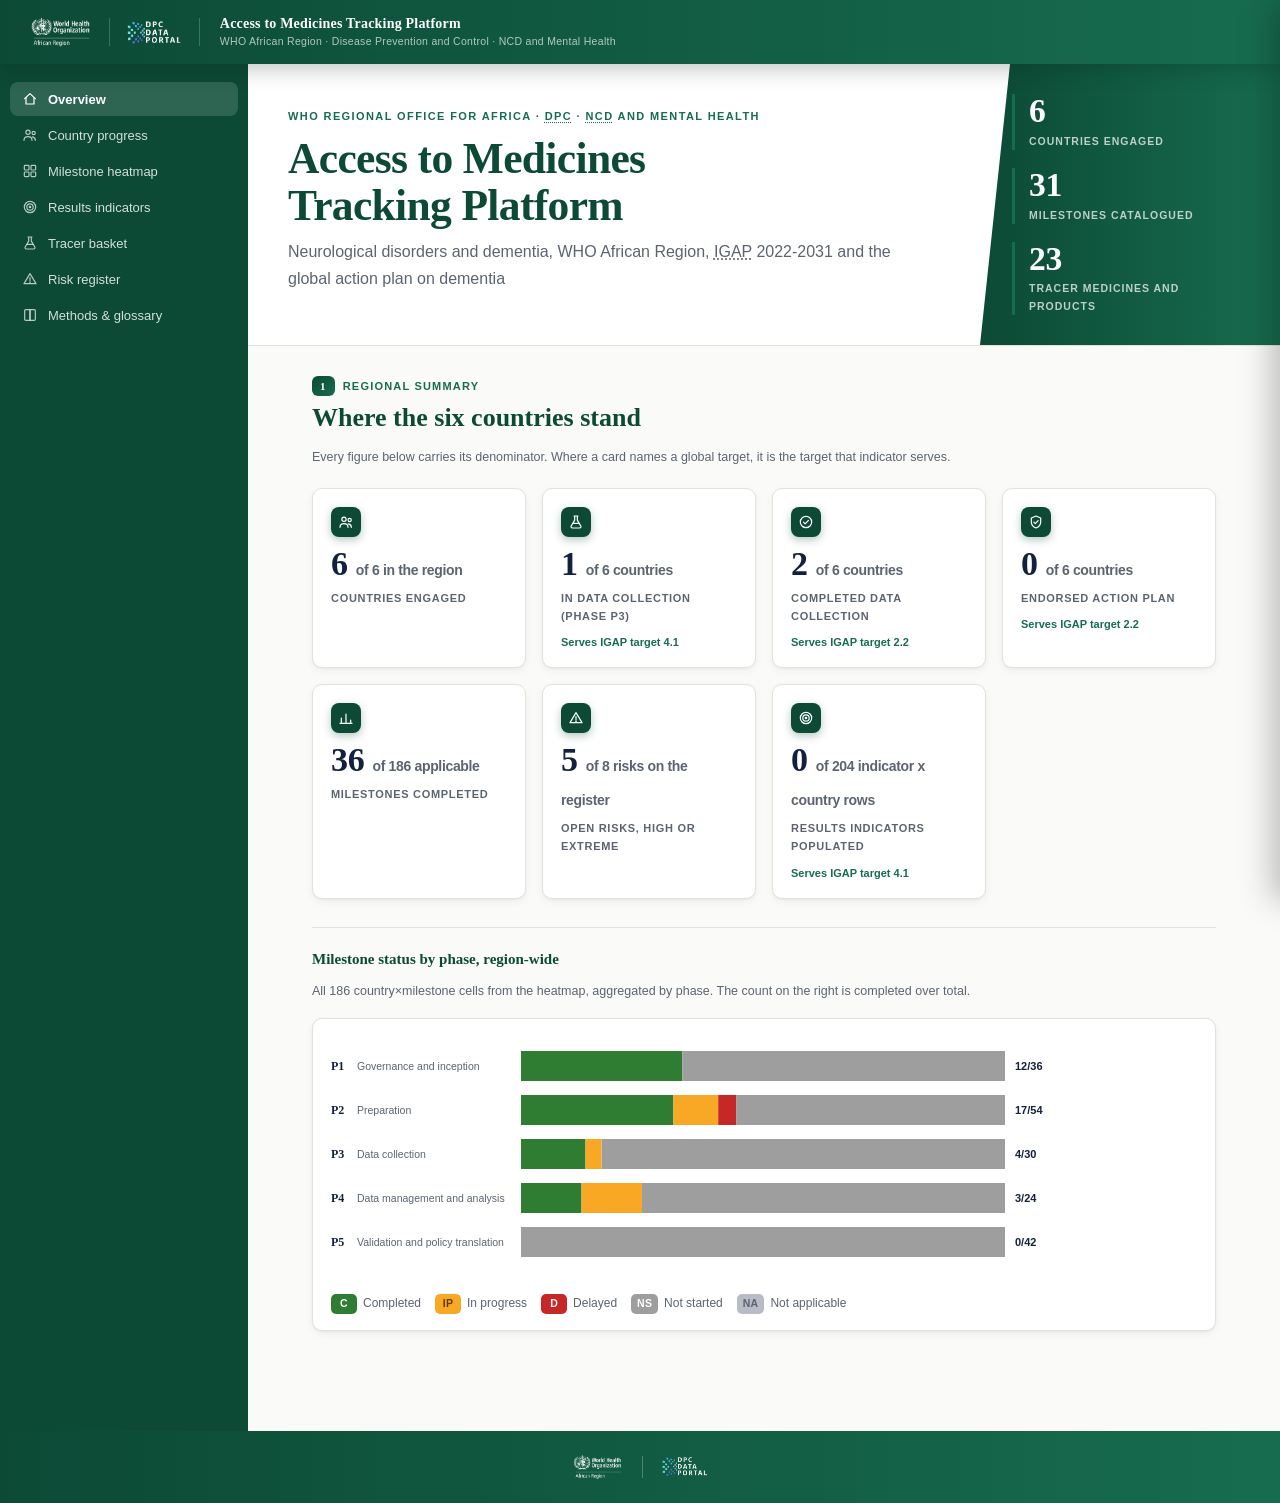
==== commit 6b9c206d: "Fix broken sticky layout, remove em/en dashes, add JS polish Two real bugs found and fixed: (1) a bl" ====
--- a/output/AtM_AFRO_Dashboard.html
+++ b/output/AtM_AFRO_Dashboard.html
@@ -41,7 +41,6 @@
   --topbar-h:64px;
 }
 html{scroll-behavior:smooth}
-html,body{overflow-x:hidden;max-width:100%}
 @media(prefers-reduced-motion:reduce){
   html{scroll-behavior:auto}
   *,*::before,*::after{animation-duration:.01ms!important;transition-duration:.01ms!important}
@@ -60,6 +59,22 @@
 a:focus-visible,button:focus-visible,select:focus-visible,input:focus-visible,
 [tabindex]:focus-visible,summary:focus-visible{outline:3px solid var(--accent);outline-offset:2px;border-radius:3px}
 
+/* ── Reading progress ── */
+#reading-progress{
+  position:fixed;top:0;left:0;height:3px;width:0%;z-index:2200;
+  background:linear-gradient(90deg,var(--accent),#2FA97A);transition:width .1s linear;
+}
+
+/* ── Back to top ── */
+#back-to-top{
+  position:fixed;bottom:26px;right:26px;width:44px;height:44px;border-radius:50%;border:none;
+  background:linear-gradient(135deg,var(--primary),var(--accent));color:#fff;box-shadow:var(--shadow-lg);
+  display:none;align-items:center;justify-content:center;cursor:pointer;z-index:999;transition:transform 200ms,box-shadow 200ms;
+}
+#back-to-top.is-visible{display:flex}
+#back-to-top:hover{transform:translateY(-3px);box-shadow:0 8px 20px rgba(12,74,54,.35)}
+#back-to-top svg{width:18px;height:18px;stroke:currentColor}
+
 /* ── Top bar: institutional branding, sticky above everything ── */
 .top-bar{
   position:sticky;top:0;z-index:1100;height:var(--topbar-h);
@@ -76,10 +91,10 @@
 .top-bar-sub{color:rgba(255,255,255,.68);font-size:10.5px;letter-spacing:.3px;margin-top:2px;white-space:nowrap;overflow:hidden;text-overflow:ellipsis}
 
 /* ── App shell: fixed left nav + main content ── */
-.app-shell{display:flex;min-height:calc(100vh - var(--topbar-h))}
+.app-shell{display:flex;background:var(--primary)}
 .side-nav{
   width:var(--nav-w);flex-shrink:0;background:var(--primary);color:#fff;
-  position:sticky;top:var(--topbar-h);height:calc(100vh - var(--topbar-h));overflow-y:auto;padding:18px 0 16px;
+  position:sticky;top:var(--topbar-h);align-self:flex-start;max-height:calc(100vh - var(--topbar-h));overflow-y:auto;padding:18px 0 16px;
   display:flex;flex-direction:column;gap:4px;
 }
 .side-nav nav{display:flex;flex-direction:column;gap:2px;padding:0 10px}
@@ -92,7 +107,7 @@
 .side-nav .nav-link:hover{background:rgba(255,255,255,.08);color:#fff}
 .side-nav .nav-link.is-active{background:rgba(255,255,255,.14);color:#fff;font-weight:700}
 .side-nav .nav-link.is-active svg{opacity:1}
-.main{flex:1;min-width:0;padding:0 0 60px}
+.main{flex:1;min-width:0;padding:0 0 60px;background:var(--bg)}
 .main-inner{max-width:1180px;margin:0 auto;padding:0 32px}
 
 /* ── Hero (section 1) ── */
@@ -100,7 +115,7 @@
 .hero-inner{display:flex;align-items:stretch;min-height:238px}
 .hero-left{flex:1;min-width:0;padding:38px 40px 32px;display:flex;flex-direction:column;justify-content:center;position:relative;z-index:1}
 .hero .eyebrow{font-size:11px;font-weight:700;letter-spacing:1.4px;text-transform:uppercase;color:var(--accent)}
-.hero h1{font-size:var(--fs-3xl);margin:8px 0 8px;letter-spacing:-.01em}
+.hero h1{font-size:clamp(2.4rem,3.4vw,3.4rem);margin:10px 0 10px;letter-spacing:-.015em;line-height:1.08;text-wrap:balance}
 .hero .subtitle{font-size:var(--fs-md);color:var(--muted);margin-bottom:16px;max-width:640px}
 .hero-right{
   width:300px;flex-shrink:0;position:relative;overflow:hidden;
@@ -305,9 +320,16 @@
 .timeline-row:last-child{border-bottom:none}
 .timeline-dates{color:var(--muted);font-size:11px;min-width:150px}
 
+/* ── Bottom bar: a quiet visual bookend for the top bar ── */
+.bottom-bar{background:linear-gradient(90deg,var(--primary) 0%,var(--accent) 100%);padding:22px 28px}
+.bottom-bar-inner{max-width:1480px;margin:0 auto;display:flex;align-items:center;justify-content:center;gap:18px}
+.bottom-bar .who-logo{height:28px;opacity:.92}
+.bottom-bar .dpc-logo{height:21px;opacity:.92}
+.bottom-bar-divider{width:1px;height:22px;background:rgba(255,255,255,.25)}
+
 /* ── Print ── */
 @media print{
-  .side-nav,.skip-link,#tooltip,#country-panel-overlay,#country-panel,.sort-btn,.no-print,#nav-toggle{display:none!important}
+  .side-nav,.skip-link,#tooltip,#country-panel-overlay,#country-panel,.sort-btn,.no-print,#nav-toggle,.bottom-bar,#reading-progress,#back-to-top{display:none!important}
   .app-shell{display:block}
   .main{padding:0}
   body{background:#fff}
@@ -343,7 +365,7 @@
 }
 @media(max-width:520px){
   .grid-metrics{grid-template-columns:1fr 1fr}
-  .hero h1{font-size:1.7rem}
+  .hero h1{font-size:2.1rem}
   .header-meta{gap:8px 14px}
   .indicator-grid{grid-template-columns:1fr}
   .who-logo{height:26px}
@@ -432,6 +454,11 @@
 </svg>
 
 
+<div id="reading-progress"></div>
+<button id="back-to-top" type="button" aria-label="Back to top">
+  <svg><use href="#icon-arrow-up"/></svg>
+</button>
+
 <div id="tooltip" role="tooltip"></div>
 
 <header class="top-bar" role="banner">
@@ -475,20 +502,20 @@
     <div class="hero-left">
       <div class="eyebrow">WHO Regional Office for Africa · <abbr title="Disease Prevention and Control">DPC</abbr> · <abbr title="Noncommunicable diseases">NCD</abbr> and Mental Health</div>
       <h1>Access to Medicines Tracking Platform</h1>
-      <div class="subtitle">Neurological disorders and dementia, WHO African Region — <abbr title="Intersectoral Global Action Plan on Epilepsy and Other Neurological Disorders, 2022–2031">IGAP</abbr> 2022&ndash;2031 and the global action plan on dementia</div>
+      <div class="subtitle">Neurological disorders and dementia, WHO African Region, <abbr title="Intersectoral Global Action Plan on Epilepsy and Other Neurological Disorders, 2022-2031">IGAP</abbr> 2022-2031 and the global action plan on dementia</div>
     </div>
     <div class="hero-right">
       <div class="hero-stats">
         <div class="hero-stat">
-          <div class="hero-stat-val">6</div>
+          <div class="hero-stat-val"><span class="count-up" data-target="6">6</span></div>
           <div class="hero-stat-lbl">Countries engaged</div>
         </div>
         <div class="hero-stat">
-          <div class="hero-stat-val">31</div>
+          <div class="hero-stat-val"><span class="count-up" data-target="31">31</span></div>
           <div class="hero-stat-lbl">Milestones catalogued</div>
         </div>
         <div class="hero-stat">
-          <div class="hero-stat-val">23</div>
+          <div class="hero-stat-val"><span class="count-up" data-target="23">23</span></div>
           <div class="hero-stat-lbl">Tracer medicines and products</div>
         </div>
       </div>
@@ -505,37 +532,37 @@
   <div class="grid grid-metrics">
     <div class="card metric-card">
       <div class="m-icon" style="background:var(--primary)"><svg><use href="#icon-users"/></svg></div>
-      <div class="metric-value">6 <span class="denom">of 6 in the region</span></div>
+      <div class="metric-value"><span class="count-up" data-target="6">6</span> <span class="denom">of 6 in the region</span></div>
       <div class="metric-label">Countries engaged</div>
     </div>
     <div class="card metric-card">
       <div class="m-icon" style="background:var(--primary)"><svg><use href="#icon-flask"/></svg></div>
-      <div class="metric-value">1 <span class="denom">of 6 countries</span></div>
+      <div class="metric-value"><span class="count-up" data-target="1">1</span> <span class="denom">of 6 countries</span></div>
       <div class="metric-label">In data collection (phase P3)</div>
 <div class="metric-target">Serves IGAP target 4.1</div>    </div>
     <div class="card metric-card">
       <div class="m-icon" style="background:var(--primary)"><svg><use href="#icon-check-circle"/></svg></div>
-      <div class="metric-value">2 <span class="denom">of 6 countries</span></div>
+      <div class="metric-value"><span class="count-up" data-target="2">2</span> <span class="denom">of 6 countries</span></div>
       <div class="metric-label">Completed data collection</div>
 <div class="metric-target">Serves IGAP target 2.2</div>    </div>
     <div class="card metric-card">
       <div class="m-icon" style="background:var(--primary)"><svg><use href="#icon-shield-check"/></svg></div>
-      <div class="metric-value">0 <span class="denom">of 6 countries</span></div>
+      <div class="metric-value"><span class="count-up" data-target="0">0</span> <span class="denom">of 6 countries</span></div>
       <div class="metric-label">Endorsed action plan</div>
 <div class="metric-target">Serves IGAP target 2.2</div>    </div>
     <div class="card metric-card">
       <div class="m-icon" style="background:var(--primary)"><svg><use href="#icon-chart-bar"/></svg></div>
-      <div class="metric-value">36 <span class="denom">of 186 applicable</span></div>
+      <div class="metric-value"><span class="count-up" data-target="36">36</span> <span class="denom">of 186 applicable</span></div>
       <div class="metric-label">Milestones completed</div>
     </div>
     <div class="card metric-card">
       <div class="m-icon" style="background:var(--primary)"><svg><use href="#icon-alert-triangle"/></svg></div>
-      <div class="metric-value">5 <span class="denom">of 8 risks on the register</span></div>
+      <div class="metric-value"><span class="count-up" data-target="5">5</span> <span class="denom">of 8 risks on the register</span></div>
       <div class="metric-label">Open risks, high or extreme</div>
     </div>
     <div class="card metric-card">
       <div class="m-icon" style="background:var(--primary)"><svg><use href="#icon-target"/></svg></div>
-      <div class="metric-value">0 <span class="denom">of 204 indicator x country rows</span></div>
+      <div class="metric-value"><span class="count-up" data-target="0">0</span> <span class="denom">of 204 indicator x country rows</span></div>
       <div class="metric-label">Results indicators populated</div>
 <div class="metric-target">Serves IGAP target 4.1</div>    </div>
   </div>
@@ -702,56 +729,56 @@
           <th colspan="8">P1 Governance and inception</th>
         </tr>
         <tr>
-          <th scope="row">M01 — Country formally confirmed and terms of participation agreed</th>
-          <td>
-            <span class="hm-cell st-NS"
-                  style="background:#9E9E9E"
-                  tabindex="0" data-tip="Country formally confirmed and terms of participation agreed — BWA
-Status: Not started
-Planned: not on file  Actual: not on file
-Means of verification: not on file
-Verified: No">NS</span>
-          </td>
-          <td>
-            <span class="hm-cell st-NS"
-                  style="background:#9E9E9E"
-                  tabindex="0" data-tip="Country formally confirmed and terms of participation agreed — MWI
-Status: Not started
-Planned: not on file  Actual: not on file
-Means of verification: not on file
-Verified: No">NS</span>
-          </td>
-          <td>
-            <span class="hm-cell st-NS"
-                  style="background:#9E9E9E"
-                  tabindex="0" data-tip="Country formally confirmed and terms of participation agreed — CIV
-Status: Not started
-Planned: not on file  Actual: not on file
-Means of verification: not on file
-Verified: No">NS</span>
-          </td>
-          <td>
-            <span class="hm-cell st-NS"
-                  style="background:#9E9E9E"
-                  tabindex="0" data-tip="Country formally confirmed and terms of participation agreed — ETH
-Status: Not started
-Planned: not on file  Actual: not on file
-Means of verification: not on file
-Verified: No">NS</span>
-          </td>
-          <td>
-            <span class="hm-cell st-NS"
-                  style="background:#9E9E9E"
-                  tabindex="0" data-tip="Country formally confirmed and terms of participation agreed — ZMB
-Status: Not started
-Planned: not on file  Actual: not on file
-Means of verification: not on file
-Verified: No">NS</span>
-          </td>
-          <td>
-            <span class="hm-cell st-NS"
-                  style="background:#9E9E9E"
-                  tabindex="0" data-tip="Country formally confirmed and terms of participation agreed — GMB
+          <th scope="row">M01: Country formally confirmed and terms of participation agreed</th>
+          <td>
+            <span class="hm-cell st-NS"
+                  style="background:#9E9E9E"
+                  tabindex="0" data-tip="Country formally confirmed and terms of participation agreed (BWA)
+Status: Not started
+Planned: not on file  Actual: not on file
+Means of verification: not on file
+Verified: No">NS</span>
+          </td>
+          <td>
+            <span class="hm-cell st-NS"
+                  style="background:#9E9E9E"
+                  tabindex="0" data-tip="Country formally confirmed and terms of participation agreed (MWI)
+Status: Not started
+Planned: not on file  Actual: not on file
+Means of verification: not on file
+Verified: No">NS</span>
+          </td>
+          <td>
+            <span class="hm-cell st-NS"
+                  style="background:#9E9E9E"
+                  tabindex="0" data-tip="Country formally confirmed and terms of participation agreed (CIV)
+Status: Not started
+Planned: not on file  Actual: not on file
+Means of verification: not on file
+Verified: No">NS</span>
+          </td>
+          <td>
+            <span class="hm-cell st-NS"
+                  style="background:#9E9E9E"
+                  tabindex="0" data-tip="Country formally confirmed and terms of participation agreed (ETH)
+Status: Not started
+Planned: not on file  Actual: not on file
+Means of verification: not on file
+Verified: No">NS</span>
+          </td>
+          <td>
+            <span class="hm-cell st-NS"
+                  style="background:#9E9E9E"
+                  tabindex="0" data-tip="Country formally confirmed and terms of participation agreed (ZMB)
+Status: Not started
+Planned: not on file  Actual: not on file
+Means of verification: not on file
+Verified: No">NS</span>
+          </td>
+          <td>
+            <span class="hm-cell st-NS"
+                  style="background:#9E9E9E"
+                  tabindex="0" data-tip="Country formally confirmed and terms of participation agreed (GMB)
 Status: Not started
 Planned: not on file  Actual: not on file
 Means of verification: not on file
@@ -766,11 +793,11 @@
           </td>
         </tr>
         <tr>
-          <th scope="row">M02 — National inception meeting conducted</th>
+          <th scope="row">M02: National inception meeting conducted</th>
           <td>
             <span class="hm-cell st-C"
                   style="background:#2E7D32"
-                  tabindex="0" data-tip="National inception meeting conducted — BWA
+                  tabindex="0" data-tip="National inception meeting conducted (BWA)
 Status: Completed
 Planned: not on file  Actual: not on file
 Means of verification: not on file
@@ -779,7 +806,7 @@
           <td>
             <span class="hm-cell st-C"
                   style="background:#2E7D32"
-                  tabindex="0" data-tip="National inception meeting conducted — MWI
+                  tabindex="0" data-tip="National inception meeting conducted (MWI)
 Status: Completed
 Planned: not on file  Actual: not on file
 Means of verification: not on file
@@ -788,7 +815,7 @@
           <td>
             <span class="hm-cell st-C"
                   style="background:#2E7D32"
-                  tabindex="0" data-tip="National inception meeting conducted — CIV
+                  tabindex="0" data-tip="National inception meeting conducted (CIV)
 Status: Completed
 Planned: not on file  Actual: not on file
 Means of verification: not on file
@@ -797,7 +824,7 @@
           <td>
             <span class="hm-cell st-C"
                   style="background:#2E7D32"
-                  tabindex="0" data-tip="National inception meeting conducted — ETH
+                  tabindex="0" data-tip="National inception meeting conducted (ETH)
 Status: Completed
 Planned: not on file  Actual: not on file
 Means of verification: not on file
@@ -806,7 +833,7 @@
           <td>
             <span class="hm-cell st-C"
                   style="background:#2E7D32"
-                  tabindex="0" data-tip="National inception meeting conducted — ZMB
+                  tabindex="0" data-tip="National inception meeting conducted (ZMB)
 Status: Completed
 Planned: not on file  Actual: not on file
 Means of verification: not on file
@@ -815,7 +842,7 @@
           <td>
             <span class="hm-cell st-C"
                   style="background:#2E7D32"
-                  tabindex="0" data-tip="National inception meeting conducted — GMB
+                  tabindex="0" data-tip="National inception meeting conducted (GMB)
 Status: Completed
 Planned: not on file  Actual: not on file
 Means of verification: not on file
@@ -830,11 +857,11 @@
           </td>
         </tr>
         <tr>
-          <th scope="row">M03 — National technical working group established and operational</th>
+          <th scope="row">M03: National technical working group established and operational</th>
           <td>
             <span class="hm-cell st-C"
                   style="background:#2E7D32"
-                  tabindex="0" data-tip="National technical working group established and operational — BWA
+                  tabindex="0" data-tip="National technical working group established and operational (BWA)
 Status: Completed
 Planned: not on file  Actual: not on file
 Means of verification: not on file
@@ -843,7 +870,7 @@
           <td>
             <span class="hm-cell st-C"
                   style="background:#2E7D32"
-                  tabindex="0" data-tip="National technical working group established and operational — MWI
+                  tabindex="0" data-tip="National technical working group established and operational (MWI)
 Status: Completed
 Planned: not on file  Actual: not on file
 Means of verification: not on file
@@ -852,7 +879,7 @@
           <td>
             <span class="hm-cell st-C"
                   style="background:#2E7D32"
-                  tabindex="0" data-tip="National technical working group established and operational — CIV
+                  tabindex="0" data-tip="National technical working group established and operational (CIV)
 Status: Completed
 Planned: not on file  Actual: not on file
 Means of verification: not on file
@@ -861,7 +888,7 @@
           <td>
             <span class="hm-cell st-C"
                   style="background:#2E7D32"
-                  tabindex="0" data-tip="National technical working group established and operational — ETH
+                  tabindex="0" data-tip="National technical working group established and operational (ETH)
 Status: Completed
 Planned: not on file  Actual: not on file
 Means of verification: not on file
@@ -870,7 +897,7 @@
           <td>
             <span class="hm-cell st-C"
                   style="background:#2E7D32"
-                  tabindex="0" data-tip="National technical working group established and operational — ZMB
+                  tabindex="0" data-tip="National technical working group established and operational (ZMB)
 Status: Completed
 Planned: not on file  Actual: not on file
 Means of verification: not on file
@@ -879,7 +906,7 @@
           <td>
             <span class="hm-cell st-C"
                   style="background:#2E7D32"
-                  tabindex="0" data-tip="National technical working group established and operational — GMB
+                  tabindex="0" data-tip="National technical working group established and operational (GMB)
 Status: Completed
 Planned: not on file  Actual: not on file
 Means of verification: not on file
@@ -894,56 +921,56 @@
           </td>
         </tr>
         <tr>
-          <th scope="row">M04 — Survey manager and area supervisors designated</th>
-          <td>
-            <span class="hm-cell st-NS"
-                  style="background:#9E9E9E"
-                  tabindex="0" data-tip="Survey manager and area supervisors designated — BWA
-Status: Not started
-Planned: not on file  Actual: not on file
-Means of verification: not on file
-Verified: No">NS</span>
-          </td>
-          <td>
-            <span class="hm-cell st-NS"
-                  style="background:#9E9E9E"
-                  tabindex="0" data-tip="Survey manager and area supervisors designated — MWI
-Status: Not started
-Planned: not on file  Actual: not on file
-Means of verification: not on file
-Verified: No">NS</span>
-          </td>
-          <td>
-            <span class="hm-cell st-NS"
-                  style="background:#9E9E9E"
-                  tabindex="0" data-tip="Survey manager and area supervisors designated — CIV
-Status: Not started
-Planned: not on file  Actual: not on file
-Means of verification: not on file
-Verified: No">NS</span>
-          </td>
-          <td>
-            <span class="hm-cell st-NS"
-                  style="background:#9E9E9E"
-                  tabindex="0" data-tip="Survey manager and area supervisors designated — ETH
-Status: Not started
-Planned: not on file  Actual: not on file
-Means of verification: not on file
-Verified: No">NS</span>
-          </td>
-          <td>
-            <span class="hm-cell st-NS"
-                  style="background:#9E9E9E"
-                  tabindex="0" data-tip="Survey manager and area supervisors designated — ZMB
-Status: Not started
-Planned: not on file  Actual: not on file
-Means of verification: not on file
-Verified: No">NS</span>
-          </td>
-          <td>
-            <span class="hm-cell st-NS"
-                  style="background:#9E9E9E"
-                  tabindex="0" data-tip="Survey manager and area supervisors designated — GMB
+          <th scope="row">M04: Survey manager and area supervisors designated</th>
+          <td>
+            <span class="hm-cell st-NS"
+                  style="background:#9E9E9E"
+                  tabindex="0" data-tip="Survey manager and area supervisors designated (BWA)
+Status: Not started
+Planned: not on file  Actual: not on file
+Means of verification: not on file
+Verified: No">NS</span>
+          </td>
+          <td>
+            <span class="hm-cell st-NS"
+                  style="background:#9E9E9E"
+                  tabindex="0" data-tip="Survey manager and area supervisors designated (MWI)
+Status: Not started
+Planned: not on file  Actual: not on file
+Means of verification: not on file
+Verified: No">NS</span>
+          </td>
+          <td>
+            <span class="hm-cell st-NS"
+                  style="background:#9E9E9E"
+                  tabindex="0" data-tip="Survey manager and area supervisors designated (CIV)
+Status: Not started
+Planned: not on file  Actual: not on file
+Means of verification: not on file
+Verified: No">NS</span>
+          </td>
+          <td>
+            <span class="hm-cell st-NS"
+                  style="background:#9E9E9E"
+                  tabindex="0" data-tip="Survey manager and area supervisors designated (ETH)
+Status: Not started
+Planned: not on file  Actual: not on file
+Means of verification: not on file
+Verified: No">NS</span>
+          </td>
+          <td>
+            <span class="hm-cell st-NS"
+                  style="background:#9E9E9E"
+                  tabindex="0" data-tip="Survey manager and area supervisors designated (ZMB)
+Status: Not started
+Planned: not on file  Actual: not on file
+Means of verification: not on file
+Verified: No">NS</span>
+          </td>
+          <td>
+            <span class="hm-cell st-NS"
+                  style="background:#9E9E9E"
+                  tabindex="0" data-tip="Survey manager and area supervisors designated (GMB)
 Status: Not started
 Planned: not on file  Actual: not on file
 Means of verification: not on file
@@ -958,56 +985,56 @@
           </td>
         </tr>
         <tr>
-          <th scope="row">M05 — Costed survey workplan and budget approved</th>
-          <td>
-            <span class="hm-cell st-NS"
-                  style="background:#9E9E9E"
-                  tabindex="0" data-tip="Costed survey workplan and budget approved — BWA
-Status: Not started
-Planned: not on file  Actual: not on file
-Means of verification: not on file
-Verified: No">NS</span>
-          </td>
-          <td>
-            <span class="hm-cell st-NS"
-                  style="background:#9E9E9E"
-                  tabindex="0" data-tip="Costed survey workplan and budget approved — MWI
-Status: Not started
-Planned: not on file  Actual: not on file
-Means of verification: not on file
-Verified: No">NS</span>
-          </td>
-          <td>
-            <span class="hm-cell st-NS"
-                  style="background:#9E9E9E"
-                  tabindex="0" data-tip="Costed survey workplan and budget approved — CIV
-Status: Not started
-Planned: not on file  Actual: not on file
-Means of verification: not on file
-Verified: No">NS</span>
-          </td>
-          <td>
-            <span class="hm-cell st-NS"
-                  style="background:#9E9E9E"
-                  tabindex="0" data-tip="Costed survey workplan and budget approved — ETH
-Status: Not started
-Planned: not on file  Actual: not on file
-Means of verification: not on file
-Verified: No">NS</span>
-          </td>
-          <td>
-            <span class="hm-cell st-NS"
-                  style="background:#9E9E9E"
-                  tabindex="0" data-tip="Costed survey workplan and budget approved — ZMB
-Status: Not started
-Planned: not on file  Actual: not on file
-Means of verification: not on file
-Verified: No">NS</span>
-          </td>
-          <td>
-            <span class="hm-cell st-NS"
-                  style="background:#9E9E9E"
-                  tabindex="0" data-tip="Costed survey workplan and budget approved — GMB
+          <th scope="row">M05: Costed survey workplan and budget approved</th>
+          <td>
+            <span class="hm-cell st-NS"
+                  style="background:#9E9E9E"
+                  tabindex="0" data-tip="Costed survey workplan and budget approved (BWA)
+Status: Not started
+Planned: not on file  Actual: not on file
+Means of verification: not on file
+Verified: No">NS</span>
+          </td>
+          <td>
+            <span class="hm-cell st-NS"
+                  style="background:#9E9E9E"
+                  tabindex="0" data-tip="Costed survey workplan and budget approved (MWI)
+Status: Not started
+Planned: not on file  Actual: not on file
+Means of verification: not on file
+Verified: No">NS</span>
+          </td>
+          <td>
+            <span class="hm-cell st-NS"
+                  style="background:#9E9E9E"
+                  tabindex="0" data-tip="Costed survey workplan and budget approved (CIV)
+Status: Not started
+Planned: not on file  Actual: not on file
+Means of verification: not on file
+Verified: No">NS</span>
+          </td>
+          <td>
+            <span class="hm-cell st-NS"
+                  style="background:#9E9E9E"
+                  tabindex="0" data-tip="Costed survey workplan and budget approved (ETH)
+Status: Not started
+Planned: not on file  Actual: not on file
+Means of verification: not on file
+Verified: No">NS</span>
+          </td>
+          <td>
+            <span class="hm-cell st-NS"
+                  style="background:#9E9E9E"
+                  tabindex="0" data-tip="Costed survey workplan and budget approved (ZMB)
+Status: Not started
+Planned: not on file  Actual: not on file
+Means of verification: not on file
+Verified: No">NS</span>
+          </td>
+          <td>
+            <span class="hm-cell st-NS"
+                  style="background:#9E9E9E"
+                  tabindex="0" data-tip="Costed survey workplan and budget approved (GMB)
 Status: Not started
 Planned: not on file  Actual: not on file
 Means of verification: not on file
@@ -1022,56 +1049,56 @@
           </td>
         </tr>
         <tr>
-          <th scope="row">M06 — Ethics or administrative clearance obtained</th>
-          <td>
-            <span class="hm-cell st-NS"
-                  style="background:#9E9E9E"
-                  tabindex="0" data-tip="Ethics or administrative clearance obtained — BWA
-Status: Not started
-Planned: not on file  Actual: not on file
-Means of verification: not on file
-Verified: No">NS</span>
-          </td>
-          <td>
-            <span class="hm-cell st-NS"
-                  style="background:#9E9E9E"
-                  tabindex="0" data-tip="Ethics or administrative clearance obtained — MWI
-Status: Not started
-Planned: not on file  Actual: not on file
-Means of verification: not on file
-Verified: No">NS</span>
-          </td>
-          <td>
-            <span class="hm-cell st-NS"
-                  style="background:#9E9E9E"
-                  tabindex="0" data-tip="Ethics or administrative clearance obtained — CIV
-Status: Not started
-Planned: not on file  Actual: not on file
-Means of verification: not on file
-Verified: No">NS</span>
-          </td>
-          <td>
-            <span class="hm-cell st-NS"
-                  style="background:#9E9E9E"
-                  tabindex="0" data-tip="Ethics or administrative clearance obtained — ETH
-Status: Not started
-Planned: not on file  Actual: not on file
-Means of verification: not on file
-Verified: No">NS</span>
-          </td>
-          <td>
-            <span class="hm-cell st-NS"
-                  style="background:#9E9E9E"
-                  tabindex="0" data-tip="Ethics or administrative clearance obtained — ZMB
-Status: Not started
-Planned: not on file  Actual: not on file
-Means of verification: not on file
-Verified: No">NS</span>
-          </td>
-          <td>
-            <span class="hm-cell st-NS"
-                  style="background:#9E9E9E"
-                  tabindex="0" data-tip="Ethics or administrative clearance obtained — GMB
+          <th scope="row">M06: Ethics or administrative clearance obtained</th>
+          <td>
+            <span class="hm-cell st-NS"
+                  style="background:#9E9E9E"
+                  tabindex="0" data-tip="Ethics or administrative clearance obtained (BWA)
+Status: Not started
+Planned: not on file  Actual: not on file
+Means of verification: not on file
+Verified: No">NS</span>
+          </td>
+          <td>
+            <span class="hm-cell st-NS"
+                  style="background:#9E9E9E"
+                  tabindex="0" data-tip="Ethics or administrative clearance obtained (MWI)
+Status: Not started
+Planned: not on file  Actual: not on file
+Means of verification: not on file
+Verified: No">NS</span>
+          </td>
+          <td>
+            <span class="hm-cell st-NS"
+                  style="background:#9E9E9E"
+                  tabindex="0" data-tip="Ethics or administrative clearance obtained (CIV)
+Status: Not started
+Planned: not on file  Actual: not on file
+Means of verification: not on file
+Verified: No">NS</span>
+          </td>
+          <td>
+            <span class="hm-cell st-NS"
+                  style="background:#9E9E9E"
+                  tabindex="0" data-tip="Ethics or administrative clearance obtained (ETH)
+Status: Not started
+Planned: not on file  Actual: not on file
+Means of verification: not on file
+Verified: No">NS</span>
+          </td>
+          <td>
+            <span class="hm-cell st-NS"
+                  style="background:#9E9E9E"
+                  tabindex="0" data-tip="Ethics or administrative clearance obtained (ZMB)
+Status: Not started
+Planned: not on file  Actual: not on file
+Means of verification: not on file
+Verified: No">NS</span>
+          </td>
+          <td>
+            <span class="hm-cell st-NS"
+                  style="background:#9E9E9E"
+                  tabindex="0" data-tip="Ethics or administrative clearance obtained (GMB)
 Status: Not started
 Planned: not on file  Actual: not on file
 Means of verification: not on file
@@ -1089,11 +1116,11 @@
           <th colspan="8">P2 Preparation</th>
         </tr>
         <tr>
-          <th scope="row">M07 — Survey scope agreed (national or sub-national, sectors covered)</th>
+          <th scope="row">M07: Survey scope agreed (national or sub-national, sectors covered)</th>
           <td>
             <span class="hm-cell st-C"
                   style="background:#2E7D32"
-                  tabindex="0" data-tip="Survey scope agreed (national or sub-national, sectors covered) — BWA
+                  tabindex="0" data-tip="Survey scope agreed (national or sub-national, sectors covered) (BWA)
 Status: Completed
 Planned: not on file  Actual: not on file
 Means of verification: not on file
@@ -1102,7 +1129,7 @@
           <td>
             <span class="hm-cell st-C"
                   style="background:#2E7D32"
-                  tabindex="0" data-tip="Survey scope agreed (national or sub-national, sectors covered) — MWI
+                  tabindex="0" data-tip="Survey scope agreed (national or sub-national, sectors covered) (MWI)
 Status: Completed
 Planned: not on file  Actual: not on file
 Means of verification: not on file
@@ -1111,7 +1138,7 @@
           <td>
             <span class="hm-cell st-C"
                   style="background:#2E7D32"
-                  tabindex="0" data-tip="Survey scope agreed (national or sub-national, sectors covered) — CIV
+                  tabindex="0" data-tip="Survey scope agreed (national or sub-national, sectors covered) (CIV)
 Status: Completed
 Planned: not on file  Actual: not on file
 Means of verification: not on file
@@ -1120,7 +1147,7 @@
           <td>
             <span class="hm-cell st-C"
                   style="background:#2E7D32"
-                  tabindex="0" data-tip="Survey scope agreed (national or sub-national, sectors covered) — ETH
+                  tabindex="0" data-tip="Survey scope agreed (national or sub-national, sectors covered) (ETH)
 Status: Completed
 Planned: not on file  Actual: not on file
 Means of verification: not on file
@@ -1129,7 +1156,7 @@
           <td>
             <span class="hm-cell st-IP"
                   style="background:#F9A825;color:#5A3B00"
-                  tabindex="0" data-tip="Survey scope agreed (national or sub-national, sectors covered) — ZMB
+                  tabindex="0" data-tip="Survey scope agreed (national or sub-national, sectors covered) (ZMB)
 Status: In progress
 Planned: not on file  Actual: not on file
 Means of verification: not on file
@@ -1138,7 +1165,7 @@
           <td>
             <span class="hm-cell st-IP"
                   style="background:#F9A825;color:#5A3B00"
-                  tabindex="0" data-tip="Survey scope agreed (national or sub-national, sectors covered) — GMB
+                  tabindex="0" data-tip="Survey scope agreed (national or sub-national, sectors covered) (GMB)
 Status: In progress
 Planned: not on file  Actual: not on file
 Means of verification: not on file
@@ -1153,11 +1180,11 @@
           </td>
         </tr>
         <tr>
-          <th scope="row">M08 — Six survey areas selected (main urban centre plus five areas)</th>
+          <th scope="row">M08: Six survey areas selected (main urban centre plus five areas)</th>
           <td>
             <span class="hm-cell st-C"
                   style="background:#2E7D32"
-                  tabindex="0" data-tip="Six survey areas selected (main urban centre plus five areas) — BWA
+                  tabindex="0" data-tip="Six survey areas selected (main urban centre plus five areas) (BWA)
 Status: Completed
 Planned: not on file  Actual: not on file
 Means of verification: not on file
@@ -1166,7 +1193,7 @@
           <td>
             <span class="hm-cell st-IP"
                   style="background:#F9A825;color:#5A3B00"
-                  tabindex="0" data-tip="Six survey areas selected (main urban centre plus five areas) — MWI
+                  tabindex="0" data-tip="Six survey areas selected (main urban centre plus five areas) (MWI)
 Status: In progress
 Planned: not on file  Actual: not on file
 Means of verification: not on file
@@ -1175,7 +1202,7 @@
           <td>
             <span class="hm-cell st-C"
                   style="background:#2E7D32"
-                  tabindex="0" data-tip="Six survey areas selected (main urban centre plus five areas) — CIV
+                  tabindex="0" data-tip="Six survey areas selected (main urban centre plus five areas) (CIV)
 Status: Completed
 Planned: not on file  Actual: not on file
 Means of verification: not on file
@@ -1184,7 +1211,7 @@
           <td>
             <span class="hm-cell st-C"
                   style="background:#2E7D32"
-                  tabindex="0" data-tip="Six survey areas selected (main urban centre plus five areas) — ETH
+                  tabindex="0" data-tip="Six survey areas selected (main urban centre plus five areas) (ETH)
 Status: Completed
 Planned: not on file  Actual: not on file
 Means of verification: not on file
@@ -1193,7 +1220,7 @@
           <td>
             <span class="hm-cell st-IP"
                   style="background:#F9A825;color:#5A3B00"
-                  tabindex="0" data-tip="Six survey areas selected (main urban centre plus five areas) — ZMB
+                  tabindex="0" data-tip="Six survey areas selected (main urban centre plus five areas) (ZMB)
 Status: In progress
 Planned: not on file  Actual: not on file
 Means of verification: not on file
@@ -1202,7 +1229,7 @@
           <td>
             <span class="hm-cell st-NS"
                   style="background:#9E9E9E"
-                  tabindex="0" data-tip="Six survey areas selected (main urban centre plus five areas) — GMB
+                  tabindex="0" data-tip="Six survey areas selected (main urban centre plus five areas) (GMB)
 Status: Not started
 Planned: not on file  Actual: not on file
 Means of verification: not on file
@@ -1217,56 +1244,56 @@
           </td>
         </tr>
         <tr>
-          <th scope="row">M09 — Medicine outlet sample drawn per sector, including back-up facilities</th>
-          <td>
-            <span class="hm-cell st-NS"
-                  style="background:#9E9E9E"
-                  tabindex="0" data-tip="Medicine outlet sample drawn per sector, including back-up facilities — BWA
-Status: Not started
-Planned: not on file  Actual: not on file
-Means of verification: not on file
-Verified: No">NS</span>
-          </td>
-          <td>
-            <span class="hm-cell st-NS"
-                  style="background:#9E9E9E"
-                  tabindex="0" data-tip="Medicine outlet sample drawn per sector, including back-up facilities — MWI
-Status: Not started
-Planned: not on file  Actual: not on file
-Means of verification: not on file
-Verified: No">NS</span>
-          </td>
-          <td>
-            <span class="hm-cell st-NS"
-                  style="background:#9E9E9E"
-                  tabindex="0" data-tip="Medicine outlet sample drawn per sector, including back-up facilities — CIV
-Status: Not started
-Planned: not on file  Actual: not on file
-Means of verification: not on file
-Verified: No">NS</span>
-          </td>
-          <td>
-            <span class="hm-cell st-NS"
-                  style="background:#9E9E9E"
-                  tabindex="0" data-tip="Medicine outlet sample drawn per sector, including back-up facilities — ETH
-Status: Not started
-Planned: not on file  Actual: not on file
-Means of verification: not on file
-Verified: No">NS</span>
-          </td>
-          <td>
-            <span class="hm-cell st-NS"
-                  style="background:#9E9E9E"
-                  tabindex="0" data-tip="Medicine outlet sample drawn per sector, including back-up facilities — ZMB
-Status: Not started
-Planned: not on file  Actual: not on file
-Means of verification: not on file
-Verified: No">NS</span>
-          </td>
-          <td>
-            <span class="hm-cell st-NS"
-                  style="background:#9E9E9E"
-                  tabindex="0" data-tip="Medicine outlet sample drawn per sector, including back-up facilities — GMB
+          <th scope="row">M09: Medicine outlet sample drawn per sector, including back-up facilities</th>
+          <td>
+            <span class="hm-cell st-NS"
+                  style="background:#9E9E9E"
+                  tabindex="0" data-tip="Medicine outlet sample drawn per sector, including back-up facilities (BWA)
+Status: Not started
+Planned: not on file  Actual: not on file
+Means of verification: not on file
+Verified: No">NS</span>
+          </td>
+          <td>
+            <span class="hm-cell st-NS"
+                  style="background:#9E9E9E"
+                  tabindex="0" data-tip="Medicine outlet sample drawn per sector, including back-up facilities (MWI)
+Status: Not started
+Planned: not on file  Actual: not on file
+Means of verification: not on file
+Verified: No">NS</span>
+          </td>
+          <td>
+            <span class="hm-cell st-NS"
+                  style="background:#9E9E9E"
+                  tabindex="0" data-tip="Medicine outlet sample drawn per sector, including back-up facilities (CIV)
+Status: Not started
+Planned: not on file  Actual: not on file
+Means of verification: not on file
+Verified: No">NS</span>
+          </td>
+          <td>
+            <span class="hm-cell st-NS"
+                  style="background:#9E9E9E"
+                  tabindex="0" data-tip="Medicine outlet sample drawn per sector, including back-up facilities (ETH)
+Status: Not started
+Planned: not on file  Actual: not on file
+Means of verification: not on file
+Verified: No">NS</span>
+          </td>
+          <td>
+            <span class="hm-cell st-NS"
+                  style="background:#9E9E9E"
+                  tabindex="0" data-tip="Medicine outlet sample drawn per sector, including back-up facilities (ZMB)
+Status: Not started
+Planned: not on file  Actual: not on file
+Means of verification: not on file
+Verified: No">NS</span>
+          </td>
+          <td>
+            <span class="hm-cell st-NS"
+                  style="background:#9E9E9E"
+                  tabindex="0" data-tip="Medicine outlet sample drawn per sector, including back-up facilities (GMB)
 Status: Not started
 Planned: not on file  Actual: not on file
 Means of verification: not on file
@@ -1281,56 +1308,56 @@
           </td>
         </tr>
         <tr>
-          <th scope="row">M10 — Survey medicine list finalised (global core, regional core, supplementary tracer basket)</th>
-          <td>
-            <span class="hm-cell st-NS"
-                  style="background:#9E9E9E"
-                  tabindex="0" data-tip="Survey medicine list finalised (global core, regional core, supplementary tracer basket) — BWA
-Status: Not started
-Planned: not on file  Actual: not on file
-Means of verification: not on file
-Verified: No">NS</span>
-          </td>
-          <td>
-            <span class="hm-cell st-NS"
-                  style="background:#9E9E9E"
-                  tabindex="0" data-tip="Survey medicine list finalised (global core, regional core, supplementary tracer basket) — MWI
-Status: Not started
-Planned: not on file  Actual: not on file
-Means of verification: not on file
-Verified: No">NS</span>
-          </td>
-          <td>
-            <span class="hm-cell st-NS"
-                  style="background:#9E9E9E"
-                  tabindex="0" data-tip="Survey medicine list finalised (global core, regional core, supplementary tracer basket) — CIV
-Status: Not started
-Planned: not on file  Actual: not on file
-Means of verification: not on file
-Verified: No">NS</span>
-          </td>
-          <td>
-            <span class="hm-cell st-NS"
-                  style="background:#9E9E9E"
-                  tabindex="0" data-tip="Survey medicine list finalised (global core, regional core, supplementary tracer basket) — ETH
-Status: Not started
-Planned: not on file  Actual: not on file
-Means of verification: not on file
-Verified: No">NS</span>
-          </td>
-          <td>
-            <span class="hm-cell st-NS"
-                  style="background:#9E9E9E"
-                  tabindex="0" data-tip="Survey medicine list finalised (global core, regional core, supplementary tracer basket) — ZMB
-Status: Not started
-Planned: not on file  Actual: not on file
-Means of verification: not on file
-Verified: No">NS</span>
-          </td>
-          <td>
-            <span class="hm-cell st-NS"
-                  style="background:#9E9E9E"
-                  tabindex="0" data-tip="Survey medicine list finalised (global core, regional core, supplementary tracer basket) — GMB
+          <th scope="row">M10: Survey medicine list finalised (global core, regional core, supplementary tracer basket)</th>
+          <td>
+            <span class="hm-cell st-NS"
+                  style="background:#9E9E9E"
+                  tabindex="0" data-tip="Survey medicine list finalised (global core, regional core, supplementary tracer basket) (BWA)
+Status: Not started
+Planned: not on file  Actual: not on file
+Means of verification: not on file
+Verified: No">NS</span>
+          </td>
+          <td>
+            <span class="hm-cell st-NS"
+                  style="background:#9E9E9E"
+                  tabindex="0" data-tip="Survey medicine list finalised (global core, regional core, supplementary tracer basket) (MWI)
+Status: Not started
+Planned: not on file  Actual: not on file
+Means of verification: not on file
+Verified: No">NS</span>
+          </td>
+          <td>
+            <span class="hm-cell st-NS"
+                  style="background:#9E9E9E"
+                  tabindex="0" data-tip="Survey medicine list finalised (global core, regional core, supplementary tracer basket) (CIV)
+Status: Not started
+Planned: not on file  Actual: not on file
+Means of verification: not on file
+Verified: No">NS</span>
+          </td>
+          <td>
+            <span class="hm-cell st-NS"
+                  style="background:#9E9E9E"
+                  tabindex="0" data-tip="Survey medicine list finalised (global core, regional core, supplementary tracer basket) (ETH)
+Status: Not started
+Planned: not on file  Actual: not on file
+Means of verification: not on file
+Verified: No">NS</span>
+          </td>
+          <td>
+            <span class="hm-cell st-NS"
+                  style="background:#9E9E9E"
+                  tabindex="0" data-tip="Survey medicine list finalised (global core, regional core, supplementary tracer basket) (ZMB)
+Status: Not started
+Planned: not on file  Actual: not on file
+Means of verification: not on file
+Verified: No">NS</span>
+          </td>
+          <td>
+            <span class="hm-cell st-NS"
+                  style="background:#9E9E9E"
+                  tabindex="0" data-tip="Survey medicine list finalised (global core, regional core, supplementary tracer basket) (GMB)
 Status: Not started
 Planned: not on file  Actual: not on file
 Means of verification: not on file
@@ -1345,56 +1372,56 @@
           </td>
         </tr>
         <tr>
-          <th scope="row">M11 — Originator brand product identified for each survey medicine</th>
-          <td>
-            <span class="hm-cell st-NS"
-                  style="background:#9E9E9E"
-                  tabindex="0" data-tip="Originator brand product identified for each survey medicine — BWA
-Status: Not started
-Planned: not on file  Actual: not on file
-Means of verification: not on file
-Verified: No">NS</span>
-          </td>
-          <td>
-            <span class="hm-cell st-NS"
-                  style="background:#9E9E9E"
-                  tabindex="0" data-tip="Originator brand product identified for each survey medicine — MWI
-Status: Not started
-Planned: not on file  Actual: not on file
-Means of verification: not on file
-Verified: No">NS</span>
-          </td>
-          <td>
-            <span class="hm-cell st-NS"
-                  style="background:#9E9E9E"
-                  tabindex="0" data-tip="Originator brand product identified for each survey medicine — CIV
-Status: Not started
-Planned: not on file  Actual: not on file
-Means of verification: not on file
-Verified: No">NS</span>
-          </td>
-          <td>
-            <span class="hm-cell st-NS"
-                  style="background:#9E9E9E"
-                  tabindex="0" data-tip="Originator brand product identified for each survey medicine — ETH
-Status: Not started
-Planned: not on file  Actual: not on file
-Means of verification: not on file
-Verified: No">NS</span>
-          </td>
-          <td>
-            <span class="hm-cell st-NS"
-                  style="background:#9E9E9E"
-                  tabindex="0" data-tip="Originator brand product identified for each survey medicine — ZMB
-Status: Not started
-Planned: not on file  Actual: not on file
-Means of verification: not on file
-Verified: No">NS</span>
-          </td>
-          <td>
-            <span class="hm-cell st-NS"
-                  style="background:#9E9E9E"
-                  tabindex="0" data-tip="Originator brand product identified for each survey medicine — GMB
+          <th scope="row">M11: Originator brand product identified for each survey medicine</th>
+          <td>
+            <span class="hm-cell st-NS"
+                  style="background:#9E9E9E"
+                  tabindex="0" data-tip="Originator brand product identified for each survey medicine (BWA)
+Status: Not started
+Planned: not on file  Actual: not on file
+Means of verification: not on file
+Verified: No">NS</span>
+          </td>
+          <td>
+            <span class="hm-cell st-NS"
+                  style="background:#9E9E9E"
+                  tabindex="0" data-tip="Originator brand product identified for each survey medicine (MWI)
+Status: Not started
+Planned: not on file  Actual: not on file
+Means of verification: not on file
+Verified: No">NS</span>
+          </td>
+          <td>
+            <span class="hm-cell st-NS"
+                  style="background:#9E9E9E"
+                  tabindex="0" data-tip="Originator brand product identified for each survey medicine (CIV)
+Status: Not started
+Planned: not on file  Actual: not on file
+Means of verification: not on file
+Verified: No">NS</span>
+          </td>
+          <td>
+            <span class="hm-cell st-NS"
+                  style="background:#9E9E9E"
+                  tabindex="0" data-tip="Originator brand product identified for each survey medicine (ETH)
+Status: Not started
+Planned: not on file  Actual: not on file
+Means of verification: not on file
+Verified: No">NS</span>
+          </td>
+          <td>
+            <span class="hm-cell st-NS"
+                  style="background:#9E9E9E"
+                  tabindex="0" data-tip="Originator brand product identified for each survey medicine (ZMB)
+Status: Not started
+Planned: not on file  Actual: not on file
+Means of verification: not on file
+Verified: No">NS</span>
+          </td>
+          <td>
+            <span class="hm-cell st-NS"
+                  style="background:#9E9E9E"
+                  tabindex="0" data-tip="Originator brand product identified for each survey medicine (GMB)
 Status: Not started
 Planned: not on file  Actual: not on file
 Means of verification: not on file
@@ -1409,56 +1436,56 @@
           </td>
         </tr>
         <tr>
-          <th scope="row">M12 — International reference prices obtained for the year preceding the survey</th>
-          <td>
-            <span class="hm-cell st-NS"
-                  style="background:#9E9E9E"
-                  tabindex="0" data-tip="International reference prices obtained for the year preceding the survey — BWA
-Status: Not started
-Planned: not on file  Actual: not on file
-Means of verification: not on file
-Verified: No">NS</span>
-          </td>
-          <td>
-            <span class="hm-cell st-NS"
-                  style="background:#9E9E9E"
-                  tabindex="0" data-tip="International reference prices obtained for the year preceding the survey — MWI
-Status: Not started
-Planned: not on file  Actual: not on file
-Means of verification: not on file
-Verified: No">NS</span>
-          </td>
-          <td>
-            <span class="hm-cell st-NS"
-                  style="background:#9E9E9E"
-                  tabindex="0" data-tip="International reference prices obtained for the year preceding the survey — CIV
-Status: Not started
-Planned: not on file  Actual: not on file
-Means of verification: not on file
-Verified: No">NS</span>
-          </td>
-          <td>
-            <span class="hm-cell st-NS"
-                  style="background:#9E9E9E"
-                  tabindex="0" data-tip="International reference prices obtained for the year preceding the survey — ETH
-Status: Not started
-Planned: not on file  Actual: not on file
-Means of verification: not on file
-Verified: No">NS</span>
-          </td>
-          <td>
-            <span class="hm-cell st-NS"
-                  style="background:#9E9E9E"
-                  tabindex="0" data-tip="International reference prices obtained for the year preceding the survey — ZMB
-Status: Not started
-Planned: not on file  Actual: not on file
-Means of verification: not on file
-Verified: No">NS</span>
-          </td>
-          <td>
-            <span class="hm-cell st-NS"
-                  style="background:#9E9E9E"
-                  tabindex="0" data-tip="International reference prices obtained for the year preceding the survey — GMB
+          <th scope="row">M12: International reference prices obtained for the year preceding the survey</th>
+          <td>
+            <span class="hm-cell st-NS"
+                  style="background:#9E9E9E"
+                  tabindex="0" data-tip="International reference prices obtained for the year preceding the survey (BWA)
+Status: Not started
+Planned: not on file  Actual: not on file
+Means of verification: not on file
+Verified: No">NS</span>
+          </td>
+          <td>
+            <span class="hm-cell st-NS"
+                  style="background:#9E9E9E"
+                  tabindex="0" data-tip="International reference prices obtained for the year preceding the survey (MWI)
+Status: Not started
+Planned: not on file  Actual: not on file
+Means of verification: not on file
+Verified: No">NS</span>
+          </td>
+          <td>
+            <span class="hm-cell st-NS"
+                  style="background:#9E9E9E"
+                  tabindex="0" data-tip="International reference prices obtained for the year preceding the survey (CIV)
+Status: Not started
+Planned: not on file  Actual: not on file
+Means of verification: not on file
+Verified: No">NS</span>
+          </td>
+          <td>
+            <span class="hm-cell st-NS"
+                  style="background:#9E9E9E"
+                  tabindex="0" data-tip="International reference prices obtained for the year preceding the survey (ETH)
+Status: Not started
+Planned: not on file  Actual: not on file
+Means of verification: not on file
+Verified: No">NS</span>
+          </td>
+          <td>
+            <span class="hm-cell st-NS"
+                  style="background:#9E9E9E"
+                  tabindex="0" data-tip="International reference prices obtained for the year preceding the survey (ZMB)
+Status: Not started
+Planned: not on file  Actual: not on file
+Means of verification: not on file
+Verified: No">NS</span>
+          </td>
+          <td>
+            <span class="hm-cell st-NS"
+                  style="background:#9E9E9E"
+                  tabindex="0" data-tip="International reference prices obtained for the year preceding the survey (GMB)
 Status: Not started
 Planned: not on file  Actual: not on file
 Means of verification: not on file
@@ -1473,11 +1500,11 @@
           </td>
         </tr>
         <tr>
-          <th scope="row">M13 — Data collection forms and WHO/HAI workbook Part I and Part II configured</th>
+          <th scope="row">M13: Data collection forms and WHO/HAI workbook Part I and Part II configured</th>
           <td>
             <span class="hm-cell st-C"
                   style="background:#2E7D32"
-                  tabindex="0" data-tip="Data collection forms and WHO/HAI workbook Part I and Part II configured — BWA
+                  tabindex="0" data-tip="Data collection forms and WHO/HAI workbook Part I and Part II configured (BWA)
 Status: Completed
 Planned: not on file  Actual: not on file
 Means of verification: not on file
@@ -1486,7 +1513,7 @@
           <td>
             <span class="hm-cell st-IP"
                   style="background:#F9A825;color:#5A3B00"
-                  tabindex="0" data-tip="Data collection forms and WHO/HAI workbook Part I and Part II configured — MWI
+                  tabindex="0" data-tip="Data collection forms and WHO/HAI workbook Part I and Part II configured (MWI)
 Status: In progress
 Planned: not on file  Actual: not on file
 Means of verification: not on file
@@ -1495,7 +1522,7 @@
           <td>
             <span class="hm-cell st-C"
                   style="background:#2E7D32"
-                  tabindex="0" data-tip="Data collection forms and WHO/HAI workbook Part I and Part II configured — CIV
+                  tabindex="0" data-tip="Data collection forms and WHO/HAI workbook Part I and Part II configured (CIV)
 Status: Completed
 Planned: not on file  Actual: not on file
 Means of verification: not on file
@@ -1504,7 +1531,7 @@
           <td>
             <span class="hm-cell st-C"
                   style="background:#2E7D32"
-                  tabindex="0" data-tip="Data collection forms and WHO/HAI workbook Part I and Part II configured — ETH
+                  tabindex="0" data-tip="Data collection forms and WHO/HAI workbook Part I and Part II configured (ETH)
 Status: Completed
 Planned: not on file  Actual: not on file
 Means of verification: not on file
@@ -1513,7 +1540,7 @@
           <td>
             <span class="hm-cell st-C"
                   style="background:#2E7D32"
-                  tabindex="0" data-tip="Data collection forms and WHO/HAI workbook Part I and Part II configured — ZMB
+                  tabindex="0" data-tip="Data collection forms and WHO/HAI workbook Part I and Part II configured (ZMB)
 Status: Completed
 Planned: not on file  Actual: not on file
 Means of verification: not on file
@@ -1522,7 +1549,7 @@
           <td>
             <span class="hm-cell st-NS"
                   style="background:#9E9E9E"
-                  tabindex="0" data-tip="Data collection forms and WHO/HAI workbook Part I and Part II configured — GMB
+                  tabindex="0" data-tip="Data collection forms and WHO/HAI workbook Part I and Part II configured (GMB)
 Status: Not started
 Planned: not on file  Actual: not on file
 Means of verification: not on file
@@ -1537,11 +1564,11 @@
           </td>
         </tr>
         <tr>
-          <th scope="row">M14 — Data collectors and area supervisors trained</th>
+          <th scope="row">M14: Data collectors and area supervisors trained</th>
           <td>
             <span class="hm-cell st-C"
                   style="background:#2E7D32"
-                  tabindex="0" data-tip="Data collectors and area supervisors trained — BWA
+                  tabindex="0" data-tip="Data collectors and area supervisors trained (BWA)
 Status: Completed
 Planned: not on file  Actual: not on file
 Means of verification: not on file
@@ -1550,7 +1577,7 @@
           <td>
             <span class="hm-cell st-NS"
                   style="background:#9E9E9E"
-                  tabindex="0" data-tip="Data collectors and area supervisors trained — MWI
+                  tabindex="0" data-tip="Data collectors and area supervisors trained (MWI)
 Status: Not started
 Planned: not on file  Actual: not on file
 Means of verification: not on file
@@ -1559,7 +1586,7 @@
           <td>
             <span class="hm-cell st-C"
                   style="background:#2E7D32"
-                  tabindex="0" data-tip="Data collectors and area supervisors trained — CIV
+                  tabindex="0" data-tip="Data collectors and area supervisors trained (CIV)
 Status: Completed
 Planned: not on file  Actual: not on file
 Means of verification: not on file
@@ -1568,7 +1595,7 @@
           <td>
             <span class="hm-cell st-C"
                   style="background:#2E7D32"
-                  tabindex="0" data-tip="Data collectors and area supervisors trained — ETH
+                  tabindex="0" data-tip="Data collectors and area supervisors trained (ETH)
 Status: Completed
 Planned: not on file  Actual: not on file
 Means of verification: not on file
@@ -1577,7 +1604,7 @@
           <td>
             <span class="hm-cell st-D"
                   style="background:#C62828"
-                  tabindex="0" data-tip="Data collectors and area supervisors trained — ZMB
+                  tabindex="0" data-tip="Data collectors and area supervisors trained (ZMB)
 Status: Delayed
 Planned: not on file  Actual: not on file
 Means of verification: not on file
@@ -1586,7 +1613,7 @@
           <td>
             <span class="hm-cell st-NS"
                   style="background:#9E9E9E"
-                  tabindex="0" data-tip="Data collectors and area supervisors trained — GMB
+                  tabindex="0" data-tip="Data collectors and area supervisors trained (GMB)
 Status: Not started
 Planned: not on file  Actual: not on file
 Means of verification: not on file
@@ -1601,11 +1628,11 @@
           </td>
         </tr>
         <tr>
-          <th scope="row">M15 — Pilot test conducted and tools revised</th>
+          <th scope="row">M15: Pilot test conducted and tools revised</th>
           <td>
             <span class="hm-cell st-C"
                   style="background:#2E7D32"
-                  tabindex="0" data-tip="Pilot test conducted and tools revised — BWA
+                  tabindex="0" data-tip="Pilot test conducted and tools revised (BWA)
 Status: Completed
 Planned: not on file  Actual: not on file
 Means of verification: not on file
@@ -1614,7 +1641,7 @@
           <td>
             <span class="hm-cell st-NS"
                   style="background:#9E9E9E"
-                  tabindex="0" data-tip="Pilot test conducted and tools revised — MWI
+                  tabindex="0" data-tip="Pilot test conducted and tools revised (MWI)
 Status: Not started
 Planned: not on file  Actual: not on file
 Means of verification: not on file
@@ -1623,7 +1650,7 @@
           <td>
             <span class="hm-cell st-C"
                   style="background:#2E7D32"
-                  tabindex="0" data-tip="Pilot test conducted and tools revised — CIV
+                  tabindex="0" data-tip="Pilot test conducted and tools revised (CIV)
 Status: Completed
 Planned: not on file  Actual: not on file
 Means of verification: not on file
@@ -1632,7 +1659,7 @@
           <td>
             <span class="hm-cell st-C"
                   style="background:#2E7D32"
-                  tabindex="0" data-tip="Pilot test conducted and tools revised — ETH
+                  tabindex="0" data-tip="Pilot test conducted and tools revised (ETH)
 Status: Completed
 Planned: not on file  Actual: not on file
 Means of verification: not on file
@@ -1641,7 +1668,7 @@
           <td>
             <span class="hm-cell st-D"
                   style="background:#C62828"
-                  tabindex="0" data-tip="Pilot test conducted and tools revised — ZMB
+                  tabindex="0" data-tip="Pilot test conducted and tools revised (ZMB)
 Status: Delayed
 Planned: not on file  Actual: not on file
 Means of verification: not on file
@@ -1650,7 +1677,7 @@
           <td>
             <span class="hm-cell st-NS"
                   style="background:#9E9E9E"
-                  tabindex="0" data-tip="Pilot test conducted and tools revised — GMB
+                  tabindex="0" data-tip="Pilot test conducted and tools revised (GMB)
 Status: Not started
 Planned: not on file  Actual: not on file
 Means of verification: not on file
@@ -1668,11 +1695,11 @@
           <th colspan="8">P3 Data collection</th>
         </tr>
         <tr>
-          <th scope="row">M16 — Fieldwork launched</th>
+          <th scope="row">M16: Fieldwork launched</th>
           <td>
             <span class="hm-cell st-IP"
                   style="background:#F9A825;color:#5A3B00"
-                  tabindex="0" data-tip="Fieldwork launched — BWA
+                  tabindex="0" data-tip="Fieldwork launched (BWA)
 Status: In progress
 Planned: not on file  Actual: not on file
 Means of verification: not on file
@@ -1681,7 +1708,7 @@
           <td>
             <span class="hm-cell st-NS"
                   style="background:#9E9E9E"
-                  tabindex="0" data-tip="Fieldwork launched — MWI
+                  tabindex="0" data-tip="Fieldwork launched (MWI)
 Status: Not started
 Planned: not on file  Actual: not on file
 Means of verification: not on file
@@ -1690,7 +1717,7 @@
           <td>
             <span class="hm-cell st-C"
                   style="background:#2E7D32"
-                  tabindex="0" data-tip="Fieldwork launched — CIV
+                  tabindex="0" data-tip="Fieldwork launched (CIV)
 Status: Completed
 Planned: not on file  Actual: not on file
 Means of verification: not on file
@@ -1699,7 +1726,7 @@
           <td>
             <span class="hm-cell st-C"
                   style="background:#2E7D32"
-                  tabindex="0" data-tip="Fieldwork launched — ETH
+                  tabindex="0" data-tip="Fieldwork launched (ETH)
 Status: Completed
 Planned: not on file  Actual: not on file
 Means of verification: not on file
@@ -1708,16 +1735,16 @@
           <td>
             <span class="hm-cell st-NS"
                   style="background:#9E9E9E"
-                  tabindex="0" data-tip="Fieldwork launched — ZMB
-Status: Not started
-Planned: not on file  Actual: not on file
-Means of verification: not on file
-Verified: No">NS</span>
-          </td>
-          <td>
-            <span class="hm-cell st-NS"
-                  style="background:#9E9E9E"
-                  tabindex="0" data-tip="Fieldwork launched — GMB
+                  tabindex="0" data-tip="Fieldwork launched (ZMB)
+Status: Not started
+Planned: not on file  Actual: not on file
+Means of verification: not on file
+Verified: No">NS</span>
+          </td>
+          <td>
+            <span class="hm-cell st-NS"
+                  style="background:#9E9E9E"
+                  tabindex="0" data-tip="Fieldwork launched (GMB)
 Status: Not started
 Planned: not on file  Actual: not on file
 Means of verification: not on file
@@ -1732,56 +1759,56 @@
           </td>
         </tr>
         <tr>
-          <th scope="row">M17 — Public sector procurement prices collected centrally</th>
-          <td>
-            <span class="hm-cell st-NS"
-                  style="background:#9E9E9E"
-                  tabindex="0" data-tip="Public sector procurement prices collected centrally — BWA
-Status: Not started
-Planned: not on file  Actual: not on file
-Means of verification: not on file
-Verified: No">NS</span>
-          </td>
-          <td>
-            <span class="hm-cell st-NS"
-                  style="background:#9E9E9E"
-                  tabindex="0" data-tip="Public sector procurement prices collected centrally — MWI
-Status: Not started
-Planned: not on file  Actual: not on file
-Means of verification: not on file
-Verified: No">NS</span>
-          </td>
-          <td>
-            <span class="hm-cell st-NS"
-                  style="background:#9E9E9E"
-                  tabindex="0" data-tip="Public sector procurement prices collected centrally — CIV
-Status: Not started
-Planned: not on file  Actual: not on file
-Means of verification: not on file
-Verified: No">NS</span>
-          </td>
-          <td>
-            <span class="hm-cell st-NS"
-                  style="background:#9E9E9E"
-                  tabindex="0" data-tip="Public sector procurement prices collected centrally — ETH
-Status: Not started
-Planned: not on file  Actual: not on file
-Means of verification: not on file
-Verified: No">NS</span>
-          </td>
-          <td>
-            <span class="hm-cell st-NS"
-                  style="background:#9E9E9E"
-                  tabindex="0" data-tip="Public sector procurement prices collected centrally — ZMB
-Status: Not started
-Planned: not on file  Actual: not on file
-Means of verification: not on file
-Verified: No">NS</span>
-          </td>
-          <td>
-            <span class="hm-cell st-NS"
-                  style="background:#9E9E9E"
-                  tabindex="0" data-tip="Public sector procurement prices collected centrally — GMB
+          <th scope="row">M17: Public sector procurement prices collected centrally</th>
+          <td>
+            <span class="hm-cell st-NS"
+                  style="background:#9E9E9E"
+                  tabindex="0" data-tip="Public sector procurement prices collected centrally (BWA)
+Status: Not started
+Planned: not on file  Actual: not on file
+Means of verification: not on file
+Verified: No">NS</span>
+          </td>
+          <td>
+            <span class="hm-cell st-NS"
+                  style="background:#9E9E9E"
+                  tabindex="0" data-tip="Public sector procurement prices collected centrally (MWI)
+Status: Not started
+Planned: not on file  Actual: not on file
+Means of verification: not on file
+Verified: No">NS</span>
+          </td>
+          <td>
+            <span class="hm-cell st-NS"
+                  style="background:#9E9E9E"
+                  tabindex="0" data-tip="Public sector procurement prices collected centrally (CIV)
+Status: Not started
+Planned: not on file  Actual: not on file
+Means of verification: not on file
+Verified: No">NS</span>
+          </td>
+          <td>
+            <span class="hm-cell st-NS"
+                  style="background:#9E9E9E"
+                  tabindex="0" data-tip="Public sector procurement prices collected centrally (ETH)
+Status: Not started
+Planned: not on file  Actual: not on file
+Means of verification: not on file
+Verified: No">NS</span>
+          </td>
+          <td>
+            <span class="hm-cell st-NS"
+                  style="background:#9E9E9E"
+                  tabindex="0" data-tip="Public sector procurement prices collected centrally (ZMB)
+Status: Not started
+Planned: not on file  Actual: not on file
+Means of verification: not on file
+Verified: No">NS</span>
+          </td>
+          <td>
+            <span class="hm-cell st-NS"
+                  style="background:#9E9E9E"
+                  tabindex="0" data-tip="Public sector procurement prices collected centrally (GMB)
 Status: Not started
 Planned: not on file  Actual: not on file
 Means of verification: not on file
@@ -1796,20 +1823,20 @@
           </td>
         </tr>
         <tr>
-          <th scope="row">M18 — Facility data collection completed, including back-up facilities</th>
-          <td>
-            <span class="hm-cell st-NS"
-                  style="background:#9E9E9E"
-                  tabindex="0" data-tip="Facility data collection completed, including back-up facilities — BWA
-Status: Not started
-Planned: not on file  Actual: not on file
-Means of verification: not on file
-Verified: No">NS</span>
-          </td>
-          <td>
-            <span class="hm-cell st-NS"
-                  style="background:#9E9E9E"
-                  tabindex="0" data-tip="Facility data collection completed, including back-up facilities — MWI
+          <th scope="row">M18: Facility data collection completed, including back-up facilities</th>
+          <td>
+            <span class="hm-cell st-NS"
+                  style="background:#9E9E9E"
+                  tabindex="0" data-tip="Facility data collection completed, including back-up facilities (BWA)
+Status: Not started
+Planned: not on file  Actual: not on file
+Means of verification: not on file
+Verified: No">NS</span>
+          </td>
+          <td>
+            <span class="hm-cell st-NS"
+                  style="background:#9E9E9E"
+                  tabindex="0" data-tip="Facility data collection completed, including back-up facilities (MWI)
 Status: Not started
 Planned: not on file  Actual: not on file
 Means of verification: not on file
@@ -1818,7 +1845,7 @@
           <td>
             <span class="hm-cell st-C"
                   style="background:#2E7D32"
-                  tabindex="0" data-tip="Facility data collection completed, including back-up facilities — CIV
+                  tabindex="0" data-tip="Facility data collection completed, including back-up facilities (CIV)
 Status: Completed
 Planned: not on file  Actual: not on file
 Means of verification: not on file
@@ -1827,7 +1854,7 @@
           <td>
             <span class="hm-cell st-C"
                   style="background:#2E7D32"
-                  tabindex="0" data-tip="Facility data collection completed, including back-up facilities — ETH
+                  tabindex="0" data-tip="Facility data collection completed, including back-up facilities (ETH)
 Status: Completed
 Planned: not on file  Actual: not on file
 Means of verification: not on file
@@ -1836,16 +1863,16 @@
           <td>
             <span class="hm-cell st-NS"
                   style="background:#9E9E9E"
-                  tabindex="0" data-tip="Facility data collection completed, including back-up facilities — ZMB
-Status: Not started
-Planned: not on file  Actual: not on file
-Means of verification: not on file
-Verified: No">NS</span>
-          </td>
-          <td>
-            <span class="hm-cell st-NS"
-                  style="background:#9E9E9E"
-                  tabindex="0" data-tip="Facility data collection completed, including back-up facilities — GMB
+                  tabindex="0" data-tip="Facility data collection completed, including back-up facilities (ZMB)
+Status: Not started
+Planned: not on file  Actual: not on file
+Means of verification: not on file
+Verified: No">NS</span>
+          </td>
+          <td>
+            <span class="hm-cell st-NS"
+                  style="background:#9E9E9E"
+                  tabindex="0" data-tip="Facility data collection completed, including back-up facilities (GMB)
 Status: Not started
 Planned: not on file  Actual: not on file
 Means of verification: not on file
@@ -1860,56 +1887,56 @@
           </td>
         </tr>
         <tr>
-          <th scope="row">M19 — Price components survey completed across the five supply chain stages</th>
-          <td>
-            <span class="hm-cell st-NS"
-                  style="background:#9E9E9E"
-                  tabindex="0" data-tip="Price components survey completed across the five supply chain stages — BWA
-Status: Not started
-Planned: not on file  Actual: not on file
-Means of verification: not on file
-Verified: No">NS</span>
-          </td>
-          <td>
-            <span class="hm-cell st-NS"
-                  style="background:#9E9E9E"
-                  tabindex="0" data-tip="Price components survey completed across the five supply chain stages — MWI
-Status: Not started
-Planned: not on file  Actual: not on file
-Means of verification: not on file
-Verified: No">NS</span>
-          </td>
-          <td>
-            <span class="hm-cell st-NS"
-                  style="background:#9E9E9E"
-                  tabindex="0" data-tip="Price components survey completed across the five supply chain stages — CIV
-Status: Not started
-Planned: not on file  Actual: not on file
-Means of verification: not on file
-Verified: No">NS</span>
-          </td>
-          <td>
-            <span class="hm-cell st-NS"
-                  style="background:#9E9E9E"
-                  tabindex="0" data-tip="Price components survey completed across the five supply chain stages — ETH
-Status: Not started
-Planned: not on file  Actual: not on file
-Means of verification: not on file
-Verified: No">NS</span>
-          </td>
-          <td>
-            <span class="hm-cell st-NS"
-                  style="background:#9E9E9E"
-                  tabindex="0" data-tip="Price components survey completed across the five supply chain stages — ZMB
-Status: Not started
-Planned: not on file  Actual: not on file
-Means of verification: not on file
-Verified: No">NS</span>
-          </td>
-          <td>
-            <span class="hm-cell st-NS"
-                  style="background:#9E9E9E"
-                  tabindex="0" data-tip="Price components survey completed across the five supply chain stages — GMB
+          <th scope="row">M19: Price components survey completed across the five supply chain stages</th>
+          <td>
+            <span class="hm-cell st-NS"
+                  style="background:#9E9E9E"
+                  tabindex="0" data-tip="Price components survey completed across the five supply chain stages (BWA)
+Status: Not started
+Planned: not on file  Actual: not on file
+Means of verification: not on file
+Verified: No">NS</span>
+          </td>
+          <td>
+            <span class="hm-cell st-NS"
+                  style="background:#9E9E9E"
+                  tabindex="0" data-tip="Price components survey completed across the five supply chain stages (MWI)
+Status: Not started
+Planned: not on file  Actual: not on file
+Means of verification: not on file
+Verified: No">NS</span>
+          </td>
+          <td>
+            <span class="hm-cell st-NS"
+                  style="background:#9E9E9E"
+                  tabindex="0" data-tip="Price components survey completed across the five supply chain stages (CIV)
+Status: Not started
+Planned: not on file  Actual: not on file
+Means of verification: not on file
+Verified: No">NS</span>
+          </td>
+          <td>
+            <span class="hm-cell st-NS"
+                  style="background:#9E9E9E"
+                  tabindex="0" data-tip="Price components survey completed across the five supply chain stages (ETH)
+Status: Not started
+Planned: not on file  Actual: not on file
+Means of verification: not on file
+Verified: No">NS</span>
+          </td>
+          <td>
+            <span class="hm-cell st-NS"
+                  style="background:#9E9E9E"
+                  tabindex="0" data-tip="Price components survey completed across the five supply chain stages (ZMB)
+Status: Not started
+Planned: not on file  Actual: not on file
+Means of verification: not on file
+Verified: No">NS</span>
+          </td>
+          <td>
+            <span class="hm-cell st-NS"
+                  style="background:#9E9E9E"
+                  tabindex="0" data-tip="Price components survey completed across the five supply chain stages (GMB)
 Status: Not started
 Planned: not on file  Actual: not on file
 Means of verification: not on file
@@ -1924,56 +1951,56 @@
           </td>
         </tr>
         <tr>
-          <th scope="row">M20 — Supervisor validation re-survey completed in at least 20 percent of outlets</th>
-          <td>
-            <span class="hm-cell st-NS"
-                  style="background:#9E9E9E"
-                  tabindex="0" data-tip="Supervisor validation re-survey completed in at least 20 percent of outlets — BWA
-Status: Not started
-Planned: not on file  Actual: not on file
-Means of verification: not on file
-Verified: No">NS</span>
-          </td>
-          <td>
-            <span class="hm-cell st-NS"
-                  style="background:#9E9E9E"
-                  tabindex="0" data-tip="Supervisor validation re-survey completed in at least 20 percent of outlets — MWI
-Status: Not started
-Planned: not on file  Actual: not on file
-Means of verification: not on file
-Verified: No">NS</span>
-          </td>
-          <td>
-            <span class="hm-cell st-NS"
-                  style="background:#9E9E9E"
-                  tabindex="0" data-tip="Supervisor validation re-survey completed in at least 20 percent of outlets — CIV
-Status: Not started
-Planned: not on file  Actual: not on file
-Means of verification: not on file
-Verified: No">NS</span>
-          </td>
-          <td>
-            <span class="hm-cell st-NS"
-                  style="background:#9E9E9E"
-                  tabindex="0" data-tip="Supervisor validation re-survey completed in at least 20 percent of outlets — ETH
-Status: Not started
-Planned: not on file  Actual: not on file
-Means of verification: not on file
-Verified: No">NS</span>
-          </td>
-          <td>
-            <span class="hm-cell st-NS"
-                  style="background:#9E9E9E"
-                  tabindex="0" data-tip="Supervisor validation re-survey completed in at least 20 percent of outlets — ZMB
-Status: Not started
-Planned: not on file  Actual: not on file
-Means of verification: not on file
-Verified: No">NS</span>
-          </td>
-          <td>
-            <span class="hm-cell st-NS"
-                  style="background:#9E9E9E"
-                  tabindex="0" data-tip="Supervisor validation re-survey completed in at least 20 percent of outlets — GMB
+          <th scope="row">M20: Supervisor validation re-survey completed in at least 20 percent of outlets</th>
+          <td>
+            <span class="hm-cell st-NS"
+                  style="background:#9E9E9E"
+                  tabindex="0" data-tip="Supervisor validation re-survey completed in at least 20 percent of outlets (BWA)
+Status: Not started
+Planned: not on file  Actual: not on file
+Means of verification: not on file
+Verified: No">NS</span>
+          </td>
+          <td>
+            <span class="hm-cell st-NS"
+                  style="background:#9E9E9E"
+                  tabindex="0" data-tip="Supervisor validation re-survey completed in at least 20 percent of outlets (MWI)
+Status: Not started
+Planned: not on file  Actual: not on file
+Means of verification: not on file
+Verified: No">NS</span>
+          </td>
+          <td>
+            <span class="hm-cell st-NS"
+                  style="background:#9E9E9E"
+                  tabindex="0" data-tip="Supervisor validation re-survey completed in at least 20 percent of outlets (CIV)
+Status: Not started
+Planned: not on file  Actual: not on file
+Means of verification: not on file
+Verified: No">NS</span>
+          </td>
+          <td>
+            <span class="hm-cell st-NS"
+                  style="background:#9E9E9E"
+                  tabindex="0" data-tip="Supervisor validation re-survey completed in at least 20 percent of outlets (ETH)
+Status: Not started
+Planned: not on file  Actual: not on file
+Means of verification: not on file
+Verified: No">NS</span>
+          </td>
+          <td>
+            <span class="hm-cell st-NS"
+                  style="background:#9E9E9E"
+                  tabindex="0" data-tip="Supervisor validation re-survey completed in at least 20 percent of outlets (ZMB)
+Status: Not started
+Planned: not on file  Actual: not on file
+Means of verification: not on file
+Verified: No">NS</span>
+          </td>
+          <td>
+            <span class="hm-cell st-NS"
+                  style="background:#9E9E9E"
+                  tabindex="0" data-tip="Supervisor validation re-survey completed in at least 20 percent of outlets (GMB)
 Status: Not started
 Planned: not on file  Actual: not on file
 Means of verification: not on file
@@ -1991,20 +2018,20 @@
           <th colspan="8">P4 Data management and analysis</th>
         </tr>
         <tr>
-          <th scope="row">M21 — Double data entry completed and cross-checked</th>
-          <td>
-            <span class="hm-cell st-NS"
-                  style="background:#9E9E9E"
-                  tabindex="0" data-tip="Double data entry completed and cross-checked — BWA
-Status: Not started
-Planned: not on file  Actual: not on file
-Means of verification: not on file
-Verified: No">NS</span>
-          </td>
-          <td>
-            <span class="hm-cell st-NS"
-                  style="background:#9E9E9E"
-                  tabindex="0" data-tip="Double data entry completed and cross-checked — MWI
+          <th scope="row">M21: Double data entry completed and cross-checked</th>
+          <td>
+            <span class="hm-cell st-NS"
+                  style="background:#9E9E9E"
+                  tabindex="0" data-tip="Double data entry completed and cross-checked (BWA)
+Status: Not started
+Planned: not on file  Actual: not on file
+Means of verification: not on file
+Verified: No">NS</span>
+          </td>
+          <td>
+            <span class="hm-cell st-NS"
+                  style="background:#9E9E9E"
+                  tabindex="0" data-tip="Double data entry completed and cross-checked (MWI)
 Status: Not started
 Planned: not on file  Actual: not on file
 Means of verification: not on file
@@ -2013,7 +2040,7 @@
           <td>
             <span class="hm-cell st-IP"
                   style="background:#F9A825;color:#5A3B00"
-                  tabindex="0" data-tip="Double data entry completed and cross-checked — CIV
+                  tabindex="0" data-tip="Double data entry completed and cross-checked (CIV)
 Status: In progress
 Planned: not on file  Actual: not on file
 Means of verification: not on file
@@ -2022,7 +2049,7 @@
           <td>
             <span class="hm-cell st-C"
                   style="background:#2E7D32"
-                  tabindex="0" data-tip="Double data entry completed and cross-checked — ETH
+                  tabindex="0" data-tip="Double data entry completed and cross-checked (ETH)
 Status: Completed
 Planned: not on file  Actual: not on file
 Means of verification: not on file
@@ -2031,16 +2058,16 @@
           <td>
             <span class="hm-cell st-NS"
                   style="background:#9E9E9E"
-                  tabindex="0" data-tip="Double data entry completed and cross-checked — ZMB
-Status: Not started
-Planned: not on file  Actual: not on file
-Means of verification: not on file
-Verified: No">NS</span>
-          </td>
-          <td>
-            <span class="hm-cell st-NS"
-                  style="background:#9E9E9E"
-                  tabindex="0" data-tip="Double data entry completed and cross-checked — GMB
+                  tabindex="0" data-tip="Double data entry completed and cross-checked (ZMB)
+Status: Not started
+Planned: not on file  Actual: not on file
+Means of verification: not on file
+Verified: No">NS</span>
+          </td>
+          <td>
+            <span class="hm-cell st-NS"
+                  style="background:#9E9E9E"
+                  tabindex="0" data-tip="Double data entry completed and cross-checked (GMB)
 Status: Not started
 Planned: not on file  Actual: not on file
 Means of verification: not on file
@@ -2055,20 +2082,20 @@
           </td>
         </tr>
         <tr>
-          <th scope="row">M22 — Workbook data checker run and flagged values resolved</th>
-          <td>
-            <span class="hm-cell st-NS"
-                  style="background:#9E9E9E"
-                  tabindex="0" data-tip="Workbook data checker run and flagged values resolved — BWA
-Status: Not started
-Planned: not on file  Actual: not on file
-Means of verification: not on file
-Verified: No">NS</span>
-          </td>
-          <td>
-            <span class="hm-cell st-NS"
-                  style="background:#9E9E9E"
-                  tabindex="0" data-tip="Workbook data checker run and flagged values resolved — MWI
+          <th scope="row">M22: Workbook data checker run and flagged values resolved</th>
+          <td>
+            <span class="hm-cell st-NS"
+                  style="background:#9E9E9E"
+                  tabindex="0" data-tip="Workbook data checker run and flagged values resolved (BWA)
+Status: Not started
+Planned: not on file  Actual: not on file
+Means of verification: not on file
+Verified: No">NS</span>
+          </td>
+          <td>
+            <span class="hm-cell st-NS"
+                  style="background:#9E9E9E"
+                  tabindex="0" data-tip="Workbook data checker run and flagged values resolved (MWI)
 Status: Not started
 Planned: not on file  Actual: not on file
 Means of verification: not on file
@@ -2077,7 +2104,7 @@
           <td>
             <span class="hm-cell st-IP"
                   style="background:#F9A825;color:#5A3B00"
-                  tabindex="0" data-tip="Workbook data checker run and flagged values resolved — CIV
+                  tabindex="0" data-tip="Workbook data checker run and flagged values resolved (CIV)
 Status: In progress
 Planned: not on file  Actual: not on file
 Means of verification: not on file
@@ -2086,7 +2113,7 @@
           <td>
             <span class="hm-cell st-C"
                   style="background:#2E7D32"
-                  tabindex="0" data-tip="Workbook data checker run and flagged values resolved — ETH
+                  tabindex="0" data-tip="Workbook data checker run and flagged values resolved (ETH)
 Status: Completed
 Planned: not on file  Actual: not on file
 Means of verification: not on file
@@ -2095,16 +2122,16 @@
           <td>
             <span class="hm-cell st-NS"
                   style="background:#9E9E9E"
-                  tabindex="0" data-tip="Workbook data checker run and flagged values resolved — ZMB
-Status: Not started
-Planned: not on file  Actual: not on file
-Means of verification: not on file
-Verified: No">NS</span>
-          </td>
-          <td>
-            <span class="hm-cell st-NS"
-                  style="background:#9E9E9E"
-                  tabindex="0" data-tip="Workbook data checker run and flagged values resolved — GMB
+                  tabindex="0" data-tip="Workbook data checker run and flagged values resolved (ZMB)
+Status: Not started
+Planned: not on file  Actual: not on file
+Means of verification: not on file
+Verified: No">NS</span>
+          </td>
+          <td>
+            <span class="hm-cell st-NS"
+                  style="background:#9E9E9E"
+                  tabindex="0" data-tip="Workbook data checker run and flagged values resolved (GMB)
 Status: Not started
 Planned: not on file  Actual: not on file
 Means of verification: not on file
@@ -2119,29 +2146,29 @@
           </td>
         </tr>
         <tr>
-          <th scope="row">M23 — Analysis completed (availability, price ratios, affordability, price components)</th>
-          <td>
-            <span class="hm-cell st-NS"
-                  style="background:#9E9E9E"
-                  tabindex="0" data-tip="Analysis completed (availability, price ratios, affordability, price components) — BWA
-Status: Not started
-Planned: not on file  Actual: not on file
-Means of verification: not on file
-Verified: No">NS</span>
-          </td>
-          <td>
-            <span class="hm-cell st-NS"
-                  style="background:#9E9E9E"
-                  tabindex="0" data-tip="Analysis completed (availability, price ratios, affordability, price components) — MWI
-Status: Not started
-Planned: not on file  Actual: not on file
-Means of verification: not on file
-Verified: No">NS</span>
-          </td>
-          <td>
-            <span class="hm-cell st-NS"
-                  style="background:#9E9E9E"
-                  tabindex="0" data-tip="Analysis completed (availability, price ratios, affordability, price components) — CIV
+          <th scope="row">M23: Analysis completed (availability, price ratios, affordability, price components)</th>
+          <td>
+            <span class="hm-cell st-NS"
+                  style="background:#9E9E9E"
+                  tabindex="0" data-tip="Analysis completed (availability, price ratios, affordability, price components) (BWA)
+Status: Not started
+Planned: not on file  Actual: not on file
+Means of verification: not on file
+Verified: No">NS</span>
+          </td>
+          <td>
+            <span class="hm-cell st-NS"
+                  style="background:#9E9E9E"
+                  tabindex="0" data-tip="Analysis completed (availability, price ratios, affordability, price components) (MWI)
+Status: Not started
+Planned: not on file  Actual: not on file
+Means of verification: not on file
+Verified: No">NS</span>
+          </td>
+          <td>
+            <span class="hm-cell st-NS"
+                  style="background:#9E9E9E"
+                  tabindex="0" data-tip="Analysis completed (availability, price ratios, affordability, price components) (CIV)
 Status: Not started
 Planned: not on file  Actual: not on file
 Means of verification: not on file
@@ -2150,7 +2177,7 @@
           <td>
             <span class="hm-cell st-C"
                   style="background:#2E7D32"
-                  tabindex="0" data-tip="Analysis completed (availability, price ratios, affordability, price components) — ETH
+                  tabindex="0" data-tip="Analysis completed (availability, price ratios, affordability, price components) (ETH)
 Status: Completed
 Planned: not on file  Actual: not on file
 Means of verification: not on file
@@ -2159,16 +2186,16 @@
           <td>
             <span class="hm-cell st-NS"
                   style="background:#9E9E9E"
-                  tabindex="0" data-tip="Analysis completed (availability, price ratios, affordability, price components) — ZMB
-Status: Not started
-Planned: not on file  Actual: not on file
-Means of verification: not on file
-Verified: No">NS</span>
-          </td>
-          <td>
-            <span class="hm-cell st-NS"
-                  style="background:#9E9E9E"
-                  tabindex="0" data-tip="Analysis completed (availability, price ratios, affordability, price components) — GMB
+                  tabindex="0" data-tip="Analysis completed (availability, price ratios, affordability, price components) (ZMB)
+Status: Not started
+Planned: not on file  Actual: not on file
+Means of verification: not on file
+Verified: No">NS</span>
+          </td>
+          <td>
+            <span class="hm-cell st-NS"
+                  style="background:#9E9E9E"
+                  tabindex="0" data-tip="Analysis completed (availability, price ratios, affordability, price components) (GMB)
 Status: Not started
 Planned: not on file  Actual: not on file
 Means of verification: not on file
@@ -2183,29 +2210,29 @@
           </td>
         </tr>
         <tr>
-          <th scope="row">M24 — Draft survey report prepared in the standard reporting format</th>
-          <td>
-            <span class="hm-cell st-NS"
-                  style="background:#9E9E9E"
-                  tabindex="0" data-tip="Draft survey report prepared in the standard reporting format — BWA
-Status: Not started
-Planned: not on file  Actual: not on file
-Means of verification: not on file
-Verified: No">NS</span>
-          </td>
-          <td>
-            <span class="hm-cell st-NS"
-                  style="background:#9E9E9E"
-                  tabindex="0" data-tip="Draft survey report prepared in the standard reporting format — MWI
-Status: Not started
-Planned: not on file  Actual: not on file
-Means of verification: not on file
-Verified: No">NS</span>
-          </td>
-          <td>
-            <span class="hm-cell st-NS"
-                  style="background:#9E9E9E"
-                  tabindex="0" data-tip="Draft survey report prepared in the standard reporting format — CIV
+          <th scope="row">M24: Draft survey report prepared in the standard reporting format</th>
+          <td>
+            <span class="hm-cell st-NS"
+                  style="background:#9E9E9E"
+                  tabindex="0" data-tip="Draft survey report prepared in the standard reporting format (BWA)
+Status: Not started
+Planned: not on file  Actual: not on file
+Means of verification: not on file
+Verified: No">NS</span>
+          </td>
+          <td>
+            <span class="hm-cell st-NS"
+                  style="background:#9E9E9E"
+                  tabindex="0" data-tip="Draft survey report prepared in the standard reporting format (MWI)
+Status: Not started
+Planned: not on file  Actual: not on file
+Means of verification: not on file
+Verified: No">NS</span>
+          </td>
+          <td>
+            <span class="hm-cell st-NS"
+                  style="background:#9E9E9E"
+                  tabindex="0" data-tip="Draft survey report prepared in the standard reporting format (CIV)
 Status: Not started
 Planned: not on file  Actual: not on file
 Means of verification: not on file
@@ -2214,7 +2241,7 @@
           <td>
             <span class="hm-cell st-IP"
                   style="background:#F9A825;color:#5A3B00"
-                  tabindex="0" data-tip="Draft survey report prepared in the standard reporting format — ETH
+                  tabindex="0" data-tip="Draft survey report prepared in the standard reporting format (ETH)
 Status: In progress
 Planned: not on file  Actual: not on file
 Means of verification: not on file
@@ -2223,16 +2250,16 @@
           <td>
             <span class="hm-cell st-NS"
                   style="background:#9E9E9E"
-                  tabindex="0" data-tip="Draft survey report prepared in the standard reporting format — ZMB
-Status: Not started
-Planned: not on file  Actual: not on file
-Means of verification: not on file
-Verified: No">NS</span>
-          </td>
-          <td>
-            <span class="hm-cell st-NS"
-                  style="background:#9E9E9E"
-                  tabindex="0" data-tip="Draft survey report prepared in the standard reporting format — GMB
+                  tabindex="0" data-tip="Draft survey report prepared in the standard reporting format (ZMB)
+Status: Not started
+Planned: not on file  Actual: not on file
+Means of verification: not on file
+Verified: No">NS</span>
+          </td>
+          <td>
+            <span class="hm-cell st-NS"
+                  style="background:#9E9E9E"
+                  tabindex="0" data-tip="Draft survey report prepared in the standard reporting format (GMB)
 Status: Not started
 Planned: not on file  Actual: not on file
 Means of verification: not on file
@@ -2250,56 +2277,56 @@
           <th colspan="8">P5 Validation and policy translation</th>
         </tr>
         <tr>
-          <th scope="row">M25 — National validation workshop conducted</th>
-          <td>
-            <span class="hm-cell st-NS"
-                  style="background:#9E9E9E"
-                  tabindex="0" data-tip="National validation workshop conducted — BWA
-Status: Not started
-Planned: not on file  Actual: not on file
-Means of verification: not on file
-Verified: No">NS</span>
-          </td>
-          <td>
-            <span class="hm-cell st-NS"
-                  style="background:#9E9E9E"
-                  tabindex="0" data-tip="National validation workshop conducted — MWI
-Status: Not started
-Planned: not on file  Actual: not on file
-Means of verification: not on file
-Verified: No">NS</span>
-          </td>
-          <td>
-            <span class="hm-cell st-NS"
-                  style="background:#9E9E9E"
-                  tabindex="0" data-tip="National validation workshop conducted — CIV
-Status: Not started
-Planned: not on file  Actual: not on file
-Means of verification: not on file
-Verified: No">NS</span>
-          </td>
-          <td>
-            <span class="hm-cell st-NS"
-                  style="background:#9E9E9E"
-                  tabindex="0" data-tip="National validation workshop conducted — ETH
-Status: Not started
-Planned: not on file  Actual: not on file
-Means of verification: not on file
-Verified: No">NS</span>
-          </td>
-          <td>
-            <span class="hm-cell st-NS"
-                  style="background:#9E9E9E"
-                  tabindex="0" data-tip="National validation workshop conducted — ZMB
-Status: Not started
-Planned: not on file  Actual: not on file
-Means of verification: not on file
-Verified: No">NS</span>
-          </td>
-          <td>
-            <span class="hm-cell st-NS"
-                  style="background:#9E9E9E"
-                  tabindex="0" data-tip="National validation workshop conducted — GMB
+          <th scope="row">M25: National validation workshop conducted</th>
+          <td>
+            <span class="hm-cell st-NS"
+                  style="background:#9E9E9E"
+                  tabindex="0" data-tip="National validation workshop conducted (BWA)
+Status: Not started
+Planned: not on file  Actual: not on file
+Means of verification: not on file
+Verified: No">NS</span>
+          </td>
+          <td>
+            <span class="hm-cell st-NS"
+                  style="background:#9E9E9E"
+                  tabindex="0" data-tip="National validation workshop conducted (MWI)
+Status: Not started
+Planned: not on file  Actual: not on file
+Means of verification: not on file
+Verified: No">NS</span>
+          </td>
+          <td>
+            <span class="hm-cell st-NS"
+                  style="background:#9E9E9E"
+                  tabindex="0" data-tip="National validation workshop conducted (CIV)
+Status: Not started
+Planned: not on file  Actual: not on file
+Means of verification: not on file
+Verified: No">NS</span>
+          </td>
+          <td>
+            <span class="hm-cell st-NS"
+                  style="background:#9E9E9E"
+                  tabindex="0" data-tip="National validation workshop conducted (ETH)
+Status: Not started
+Planned: not on file  Actual: not on file
+Means of verification: not on file
+Verified: No">NS</span>
+          </td>
+          <td>
+            <span class="hm-cell st-NS"
+                  style="background:#9E9E9E"
+                  tabindex="0" data-tip="National validation workshop conducted (ZMB)
+Status: Not started
+Planned: not on file  Actual: not on file
+Means of verification: not on file
+Verified: No">NS</span>
+          </td>
+          <td>
+            <span class="hm-cell st-NS"
+                  style="background:#9E9E9E"
+                  tabindex="0" data-tip="National validation workshop conducted (GMB)
 Status: Not started
 Planned: not on file  Actual: not on file
 Means of verification: not on file
@@ -2314,56 +2341,56 @@
           </td>
         </tr>
         <tr>
-          <th scope="row">M26 — Final report approved and disseminated</th>
-          <td>
-            <span class="hm-cell st-NS"
-                  style="background:#9E9E9E"
-                  tabindex="0" data-tip="Final report approved and disseminated — BWA
-Status: Not started
-Planned: not on file  Actual: not on file
-Means of verification: not on file
-Verified: No">NS</span>
-          </td>
-          <td>
-            <span class="hm-cell st-NS"
-                  style="background:#9E9E9E"
-                  tabindex="0" data-tip="Final report approved and disseminated — MWI
-Status: Not started
-Planned: not on file  Actual: not on file
-Means of verification: not on file
-Verified: No">NS</span>
-          </td>
-          <td>
-            <span class="hm-cell st-NS"
-                  style="background:#9E9E9E"
-                  tabindex="0" data-tip="Final report approved and disseminated — CIV
-Status: Not started
-Planned: not on file  Actual: not on file
-Means of verification: not on file
-Verified: No">NS</span>
-          </td>
-          <td>
-            <span class="hm-cell st-NS"
-                  style="background:#9E9E9E"
-                  tabindex="0" data-tip="Final report approved and disseminated — ETH
-Status: Not started
-Planned: not on file  Actual: not on file
-Means of verification: not on file
-Verified: No">NS</span>
-          </td>
-          <td>
-            <span class="hm-cell st-NS"
-                  style="background:#9E9E9E"
-                  tabindex="0" data-tip="Final report approved and disseminated — ZMB
-Status: Not started
-Planned: not on file  Actual: not on file
-Means of verification: not on file
-Verified: No">NS</span>
-          </td>
-          <td>
-            <span class="hm-cell st-NS"
-                  style="background:#9E9E9E"
-                  tabindex="0" data-tip="Final report approved and disseminated — GMB
+          <th scope="row">M26: Final report approved and disseminated</th>
+          <td>
+            <span class="hm-cell st-NS"
+                  style="background:#9E9E9E"
+                  tabindex="0" data-tip="Final report approved and disseminated (BWA)
+Status: Not started
+Planned: not on file  Actual: not on file
+Means of verification: not on file
+Verified: No">NS</span>
+          </td>
+          <td>
+            <span class="hm-cell st-NS"
+                  style="background:#9E9E9E"
+                  tabindex="0" data-tip="Final report approved and disseminated (MWI)
+Status: Not started
+Planned: not on file  Actual: not on file
+Means of verification: not on file
+Verified: No">NS</span>
+          </td>
+          <td>
+            <span class="hm-cell st-NS"
+                  style="background:#9E9E9E"
+                  tabindex="0" data-tip="Final report approved and disseminated (CIV)
+Status: Not started
+Planned: not on file  Actual: not on file
+Means of verification: not on file
+Verified: No">NS</span>
+          </td>
+          <td>
+            <span class="hm-cell st-NS"
+                  style="background:#9E9E9E"
+                  tabindex="0" data-tip="Final report approved and disseminated (ETH)
+Status: Not started
+Planned: not on file  Actual: not on file
+Means of verification: not on file
+Verified: No">NS</span>
+          </td>
+          <td>
+            <span class="hm-cell st-NS"
+                  style="background:#9E9E9E"
+                  tabindex="0" data-tip="Final report approved and disseminated (ZMB)
+Status: Not started
+Planned: not on file  Actual: not on file
+Means of verification: not on file
+Verified: No">NS</span>
+          </td>
+          <td>
+            <span class="hm-cell st-NS"
+                  style="background:#9E9E9E"
+                  tabindex="0" data-tip="Final report approved and disseminated (GMB)
 Status: Not started
 Planned: not on file  Actual: not on file
 Means of verification: not on file
@@ -2378,56 +2405,56 @@
           </td>
         </tr>
         <tr>
-          <th scope="row">M27 — Costed policy action plan on access to medicines developed</th>
-          <td>
-            <span class="hm-cell st-NS"
-                  style="background:#9E9E9E"
-                  tabindex="0" data-tip="Costed policy action plan on access to medicines developed — BWA
-Status: Not started
-Planned: not on file  Actual: not on file
-Means of verification: not on file
-Verified: No">NS</span>
-          </td>
-          <td>
-            <span class="hm-cell st-NS"
-                  style="background:#9E9E9E"
-                  tabindex="0" data-tip="Costed policy action plan on access to medicines developed — MWI
-Status: Not started
-Planned: not on file  Actual: not on file
-Means of verification: not on file
-Verified: No">NS</span>
-          </td>
-          <td>
-            <span class="hm-cell st-NS"
-                  style="background:#9E9E9E"
-                  tabindex="0" data-tip="Costed policy action plan on access to medicines developed — CIV
-Status: Not started
-Planned: not on file  Actual: not on file
-Means of verification: not on file
-Verified: No">NS</span>
-          </td>
-          <td>
-            <span class="hm-cell st-NS"
-                  style="background:#9E9E9E"
-                  tabindex="0" data-tip="Costed policy action plan on access to medicines developed — ETH
-Status: Not started
-Planned: not on file  Actual: not on file
-Means of verification: not on file
-Verified: No">NS</span>
-          </td>
-          <td>
-            <span class="hm-cell st-NS"
-                  style="background:#9E9E9E"
-                  tabindex="0" data-tip="Costed policy action plan on access to medicines developed — ZMB
-Status: Not started
-Planned: not on file  Actual: not on file
-Means of verification: not on file
-Verified: No">NS</span>
-          </td>
-          <td>
-            <span class="hm-cell st-NS"
-                  style="background:#9E9E9E"
-                  tabindex="0" data-tip="Costed policy action plan on access to medicines developed — GMB
+          <th scope="row">M27: Costed policy action plan on access to medicines developed</th>
+          <td>
+            <span class="hm-cell st-NS"
+                  style="background:#9E9E9E"
+                  tabindex="0" data-tip="Costed policy action plan on access to medicines developed (BWA)
+Status: Not started
+Planned: not on file  Actual: not on file
+Means of verification: not on file
+Verified: No">NS</span>
+          </td>
+          <td>
+            <span class="hm-cell st-NS"
+                  style="background:#9E9E9E"
+                  tabindex="0" data-tip="Costed policy action plan on access to medicines developed (MWI)
+Status: Not started
+Planned: not on file  Actual: not on file
+Means of verification: not on file
+Verified: No">NS</span>
+          </td>
+          <td>
+            <span class="hm-cell st-NS"
+                  style="background:#9E9E9E"
+                  tabindex="0" data-tip="Costed policy action plan on access to medicines developed (CIV)
+Status: Not started
+Planned: not on file  Actual: not on file
+Means of verification: not on file
+Verified: No">NS</span>
+          </td>
+          <td>
+            <span class="hm-cell st-NS"
+                  style="background:#9E9E9E"
+                  tabindex="0" data-tip="Costed policy action plan on access to medicines developed (ETH)
+Status: Not started
+Planned: not on file  Actual: not on file
+Means of verification: not on file
+Verified: No">NS</span>
+          </td>
+          <td>
+            <span class="hm-cell st-NS"
+                  style="background:#9E9E9E"
+                  tabindex="0" data-tip="Costed policy action plan on access to medicines developed (ZMB)
+Status: Not started
+Planned: not on file  Actual: not on file
+Means of verification: not on file
+Verified: No">NS</span>
+          </td>
+          <td>
+            <span class="hm-cell st-NS"
+                  style="background:#9E9E9E"
+                  tabindex="0" data-tip="Costed policy action plan on access to medicines developed (GMB)
 Status: Not started
 Planned: not on file  Actual: not on file
 Means of verification: not on file
@@ -2442,56 +2469,56 @@
           </td>
         </tr>
         <tr>
-          <th scope="row">M28 — Action plan endorsed by the national authority</th>
-          <td>
-            <span class="hm-cell st-NS"
-                  style="background:#9E9E9E"
-                  tabindex="0" data-tip="Action plan endorsed by the national authority — BWA
-Status: Not started
-Planned: not on file  Actual: not on file
-Means of verification: not on file
-Verified: No">NS</span>
-          </td>
-          <td>
-            <span class="hm-cell st-NS"
-                  style="background:#9E9E9E"
-                  tabindex="0" data-tip="Action plan endorsed by the national authority — MWI
-Status: Not started
-Planned: not on file  Actual: not on file
-Means of verification: not on file
-Verified: No">NS</span>
-          </td>
-          <td>
-            <span class="hm-cell st-NS"
-                  style="background:#9E9E9E"
-                  tabindex="0" data-tip="Action plan endorsed by the national authority — CIV
-Status: Not started
-Planned: not on file  Actual: not on file
-Means of verification: not on file
-Verified: No">NS</span>
-          </td>
-          <td>
-            <span class="hm-cell st-NS"
-                  style="background:#9E9E9E"
-                  tabindex="0" data-tip="Action plan endorsed by the national authority — ETH
-Status: Not started
-Planned: not on file  Actual: not on file
-Means of verification: not on file
-Verified: No">NS</span>
-          </td>
-          <td>
-            <span class="hm-cell st-NS"
-                  style="background:#9E9E9E"
-                  tabindex="0" data-tip="Action plan endorsed by the national authority — ZMB
-Status: Not started
-Planned: not on file  Actual: not on file
-Means of verification: not on file
-Verified: No">NS</span>
-          </td>
-          <td>
-            <span class="hm-cell st-NS"
-                  style="background:#9E9E9E"
-                  tabindex="0" data-tip="Action plan endorsed by the national authority — GMB
+          <th scope="row">M28: Action plan endorsed by the national authority</th>
+          <td>
+            <span class="hm-cell st-NS"
+                  style="background:#9E9E9E"
+                  tabindex="0" data-tip="Action plan endorsed by the national authority (BWA)
+Status: Not started
+Planned: not on file  Actual: not on file
+Means of verification: not on file
+Verified: No">NS</span>
+          </td>
+          <td>
+            <span class="hm-cell st-NS"
+                  style="background:#9E9E9E"
+                  tabindex="0" data-tip="Action plan endorsed by the national authority (MWI)
+Status: Not started
+Planned: not on file  Actual: not on file
+Means of verification: not on file
+Verified: No">NS</span>
+          </td>
+          <td>
+            <span class="hm-cell st-NS"
+                  style="background:#9E9E9E"
+                  tabindex="0" data-tip="Action plan endorsed by the national authority (CIV)
+Status: Not started
+Planned: not on file  Actual: not on file
+Means of verification: not on file
+Verified: No">NS</span>
+          </td>
+          <td>
+            <span class="hm-cell st-NS"
+                  style="background:#9E9E9E"
+                  tabindex="0" data-tip="Action plan endorsed by the national authority (ETH)
+Status: Not started
+Planned: not on file  Actual: not on file
+Means of verification: not on file
+Verified: No">NS</span>
+          </td>
+          <td>
+            <span class="hm-cell st-NS"
+                  style="background:#9E9E9E"
+                  tabindex="0" data-tip="Action plan endorsed by the national authority (ZMB)
+Status: Not started
+Planned: not on file  Actual: not on file
+Means of verification: not on file
+Verified: No">NS</span>
+          </td>
+          <td>
+            <span class="hm-cell st-NS"
+                  style="background:#9E9E9E"
+                  tabindex="0" data-tip="Action plan endorsed by the national authority (GMB)
 Status: Not started
 Planned: not on file  Actual: not on file
 Means of verification: not on file
@@ -2506,56 +2533,56 @@
           </td>
         </tr>
         <tr>
-          <th scope="row">M29 — Tracer medicines integrated into routine health information reporting</th>
-          <td>
-            <span class="hm-cell st-NS"
-                  style="background:#9E9E9E"
-                  tabindex="0" data-tip="Tracer medicines integrated into routine health information reporting — BWA
-Status: Not started
-Planned: not on file  Actual: not on file
-Means of verification: not on file
-Verified: No">NS</span>
-          </td>
-          <td>
-            <span class="hm-cell st-NS"
-                  style="background:#9E9E9E"
-                  tabindex="0" data-tip="Tracer medicines integrated into routine health information reporting — MWI
-Status: Not started
-Planned: not on file  Actual: not on file
-Means of verification: not on file
-Verified: No">NS</span>
-          </td>
-          <td>
-            <span class="hm-cell st-NS"
-                  style="background:#9E9E9E"
-                  tabindex="0" data-tip="Tracer medicines integrated into routine health information reporting — CIV
-Status: Not started
-Planned: not on file  Actual: not on file
-Means of verification: not on file
-Verified: No">NS</span>
-          </td>
-          <td>
-            <span class="hm-cell st-NS"
-                  style="background:#9E9E9E"
-                  tabindex="0" data-tip="Tracer medicines integrated into routine health information reporting — ETH
-Status: Not started
-Planned: not on file  Actual: not on file
-Means of verification: not on file
-Verified: No">NS</span>
-          </td>
-          <td>
-            <span class="hm-cell st-NS"
-                  style="background:#9E9E9E"
-                  tabindex="0" data-tip="Tracer medicines integrated into routine health information reporting — ZMB
-Status: Not started
-Planned: not on file  Actual: not on file
-Means of verification: not on file
-Verified: No">NS</span>
-          </td>
-          <td>
-            <span class="hm-cell st-NS"
-                  style="background:#9E9E9E"
-                  tabindex="0" data-tip="Tracer medicines integrated into routine health information reporting — GMB
+          <th scope="row">M29: Tracer medicines integrated into routine health information reporting</th>
+          <td>
+            <span class="hm-cell st-NS"
+                  style="background:#9E9E9E"
+                  tabindex="0" data-tip="Tracer medicines integrated into routine health information reporting (BWA)
+Status: Not started
+Planned: not on file  Actual: not on file
+Means of verification: not on file
+Verified: No">NS</span>
+          </td>
+          <td>
+            <span class="hm-cell st-NS"
+                  style="background:#9E9E9E"
+                  tabindex="0" data-tip="Tracer medicines integrated into routine health information reporting (MWI)
+Status: Not started
+Planned: not on file  Actual: not on file
+Means of verification: not on file
+Verified: No">NS</span>
+          </td>
+          <td>
+            <span class="hm-cell st-NS"
+                  style="background:#9E9E9E"
+                  tabindex="0" data-tip="Tracer medicines integrated into routine health information reporting (CIV)
+Status: Not started
+Planned: not on file  Actual: not on file
+Means of verification: not on file
+Verified: No">NS</span>
+          </td>
+          <td>
+            <span class="hm-cell st-NS"
+                  style="background:#9E9E9E"
+                  tabindex="0" data-tip="Tracer medicines integrated into routine health information reporting (ETH)
+Status: Not started
+Planned: not on file  Actual: not on file
+Means of verification: not on file
+Verified: No">NS</span>
+          </td>
+          <td>
+            <span class="hm-cell st-NS"
+                  style="background:#9E9E9E"
+                  tabindex="0" data-tip="Tracer medicines integrated into routine health information reporting (ZMB)
+Status: Not started
+Planned: not on file  Actual: not on file
+Means of verification: not on file
+Verified: No">NS</span>
+          </td>
+          <td>
+            <span class="hm-cell st-NS"
+                  style="background:#9E9E9E"
+                  tabindex="0" data-tip="Tracer medicines integrated into routine health information reporting (GMB)
 Status: Not started
 Planned: not on file  Actual: not on file
 Means of verification: not on file
@@ -2570,56 +2597,56 @@
           </td>
         </tr>
         <tr>
-          <th scope="row">M30 — Country reporting to the Global Dementia Observatory or IGAP country reporting completed</th>
-          <td>
-            <span class="hm-cell st-NS"
-                  style="background:#9E9E9E"
-                  tabindex="0" data-tip="Country reporting to the Global Dementia Observatory or IGAP country reporting completed — BWA
-Status: Not started
-Planned: not on file  Actual: not on file
-Means of verification: not on file
-Verified: No">NS</span>
-          </td>
-          <td>
-            <span class="hm-cell st-NS"
-                  style="background:#9E9E9E"
-                  tabindex="0" data-tip="Country reporting to the Global Dementia Observatory or IGAP country reporting completed — MWI
-Status: Not started
-Planned: not on file  Actual: not on file
-Means of verification: not on file
-Verified: No">NS</span>
-          </td>
-          <td>
-            <span class="hm-cell st-NS"
-                  style="background:#9E9E9E"
-                  tabindex="0" data-tip="Country reporting to the Global Dementia Observatory or IGAP country reporting completed — CIV
-Status: Not started
-Planned: not on file  Actual: not on file
-Means of verification: not on file
-Verified: No">NS</span>
-          </td>
-          <td>
-            <span class="hm-cell st-NS"
-                  style="background:#9E9E9E"
-                  tabindex="0" data-tip="Country reporting to the Global Dementia Observatory or IGAP country reporting completed — ETH
-Status: Not started
-Planned: not on file  Actual: not on file
-Means of verification: not on file
-Verified: No">NS</span>
-          </td>
-          <td>
-            <span class="hm-cell st-NS"
-                  style="background:#9E9E9E"
-                  tabindex="0" data-tip="Country reporting to the Global Dementia Observatory or IGAP country reporting completed — ZMB
-Status: Not started
-Planned: not on file  Actual: not on file
-Means of verification: not on file
-Verified: No">NS</span>
-          </td>
-          <td>
-            <span class="hm-cell st-NS"
-                  style="background:#9E9E9E"
-                  tabindex="0" data-tip="Country reporting to the Global Dementia Observatory or IGAP country reporting completed — GMB
+          <th scope="row">M30: Country reporting to the Global Dementia Observatory or IGAP country reporting completed</th>
+          <td>
+            <span class="hm-cell st-NS"
+                  style="background:#9E9E9E"
+                  tabindex="0" data-tip="Country reporting to the Global Dementia Observatory or IGAP country reporting completed (BWA)
+Status: Not started
+Planned: not on file  Actual: not on file
+Means of verification: not on file
+Verified: No">NS</span>
+          </td>
+          <td>
+            <span class="hm-cell st-NS"
+                  style="background:#9E9E9E"
+                  tabindex="0" data-tip="Country reporting to the Global Dementia Observatory or IGAP country reporting completed (MWI)
+Status: Not started
+Planned: not on file  Actual: not on file
+Means of verification: not on file
+Verified: No">NS</span>
+          </td>
+          <td>
+            <span class="hm-cell st-NS"
+                  style="background:#9E9E9E"
+                  tabindex="0" data-tip="Country reporting to the Global Dementia Observatory or IGAP country reporting completed (CIV)
+Status: Not started
+Planned: not on file  Actual: not on file
+Means of verification: not on file
+Verified: No">NS</span>
+          </td>
+          <td>
+            <span class="hm-cell st-NS"
+                  style="background:#9E9E9E"
+                  tabindex="0" data-tip="Country reporting to the Global Dementia Observatory or IGAP country reporting completed (ETH)
+Status: Not started
+Planned: not on file  Actual: not on file
+Means of verification: not on file
+Verified: No">NS</span>
+          </td>
+          <td>
+            <span class="hm-cell st-NS"
+                  style="background:#9E9E9E"
+                  tabindex="0" data-tip="Country reporting to the Global Dementia Observatory or IGAP country reporting completed (ZMB)
+Status: Not started
+Planned: not on file  Actual: not on file
+Means of verification: not on file
+Verified: No">NS</span>
+          </td>
+          <td>
+            <span class="hm-cell st-NS"
+                  style="background:#9E9E9E"
+                  tabindex="0" data-tip="Country reporting to the Global Dementia Observatory or IGAP country reporting completed (GMB)
 Status: Not started
 Planned: not on file  Actual: not on file
 Means of verification: not on file
@@ -2634,56 +2661,56 @@
           </td>
         </tr>
         <tr>
-          <th scope="row">M31 — Quarterly implementation monitoring initiated</th>
-          <td>
-            <span class="hm-cell st-NS"
-                  style="background:#9E9E9E"
-                  tabindex="0" data-tip="Quarterly implementation monitoring initiated — BWA
-Status: Not started
-Planned: not on file  Actual: not on file
-Means of verification: not on file
-Verified: No">NS</span>
-          </td>
-          <td>
-            <span class="hm-cell st-NS"
-                  style="background:#9E9E9E"
-                  tabindex="0" data-tip="Quarterly implementation monitoring initiated — MWI
-Status: Not started
-Planned: not on file  Actual: not on file
-Means of verification: not on file
-Verified: No">NS</span>
-          </td>
-          <td>
-            <span class="hm-cell st-NS"
-                  style="background:#9E9E9E"
-                  tabindex="0" data-tip="Quarterly implementation monitoring initiated — CIV
-Status: Not started
-Planned: not on file  Actual: not on file
-Means of verification: not on file
-Verified: No">NS</span>
-          </td>
-          <td>
-            <span class="hm-cell st-NS"
-                  style="background:#9E9E9E"
-                  tabindex="0" data-tip="Quarterly implementation monitoring initiated — ETH
-Status: Not started
-Planned: not on file  Actual: not on file
-Means of verification: not on file
-Verified: No">NS</span>
-          </td>
-          <td>
-            <span class="hm-cell st-NS"
-                  style="background:#9E9E9E"
-                  tabindex="0" data-tip="Quarterly implementation monitoring initiated — ZMB
-Status: Not started
-Planned: not on file  Actual: not on file
-Means of verification: not on file
-Verified: No">NS</span>
-          </td>
-          <td>
-            <span class="hm-cell st-NS"
-                  style="background:#9E9E9E"
-                  tabindex="0" data-tip="Quarterly implementation monitoring initiated — GMB
+          <th scope="row">M31: Quarterly implementation monitoring initiated</th>
+          <td>
+            <span class="hm-cell st-NS"
+                  style="background:#9E9E9E"
+                  tabindex="0" data-tip="Quarterly implementation monitoring initiated (BWA)
+Status: Not started
+Planned: not on file  Actual: not on file
+Means of verification: not on file
+Verified: No">NS</span>
+          </td>
+          <td>
+            <span class="hm-cell st-NS"
+                  style="background:#9E9E9E"
+                  tabindex="0" data-tip="Quarterly implementation monitoring initiated (MWI)
+Status: Not started
+Planned: not on file  Actual: not on file
+Means of verification: not on file
+Verified: No">NS</span>
+          </td>
+          <td>
+            <span class="hm-cell st-NS"
+                  style="background:#9E9E9E"
+                  tabindex="0" data-tip="Quarterly implementation monitoring initiated (CIV)
+Status: Not started
+Planned: not on file  Actual: not on file
+Means of verification: not on file
+Verified: No">NS</span>
+          </td>
+          <td>
+            <span class="hm-cell st-NS"
+                  style="background:#9E9E9E"
+                  tabindex="0" data-tip="Quarterly implementation monitoring initiated (ETH)
+Status: Not started
+Planned: not on file  Actual: not on file
+Means of verification: not on file
+Verified: No">NS</span>
+          </td>
+          <td>
+            <span class="hm-cell st-NS"
+                  style="background:#9E9E9E"
+                  tabindex="0" data-tip="Quarterly implementation monitoring initiated (ZMB)
+Status: Not started
+Planned: not on file  Actual: not on file
+Means of verification: not on file
+Verified: No">NS</span>
+          </td>
+          <td>
+            <span class="hm-cell st-NS"
+                  style="background:#9E9E9E"
+                  tabindex="0" data-tip="Quarterly implementation monitoring initiated (GMB)
 Status: Not started
 Planned: not on file  Actual: not on file
 Means of verification: not on file
@@ -2706,7 +2733,7 @@
   <div class="section-head">
     <div class="section-eyebrow"><span class="n">4</span>Access to medicines results</div>
     <h2 id="results-h2">The point of the whole exercise</h2>
-    <p class="section-sub">Grouped by domain. Where no value has been recorded, the card names the milestone that will produce it and its expected date, rather than an empty chart. At this stage of implementation, most of this section is in that state — that is itself the message.</p>
+    <p class="section-sub">Grouped by domain. Where no value has been recorded, the card names the milestone that will produce it and its expected date, rather than an empty chart. At this stage of implementation, most of this section is in that state, and that is itself the message.</p>
   </div>
 
   <div class="card" style="overflow-x:auto;margin-bottom:26px">
@@ -2724,7 +2751,7 @@
         <h4>Mean availability of the tracer basket for neurological disorders, public sector</h4>
         <div class="indicator-meta">IGAP target 2.2 &middot; 0 of 6 countries populated this round</div>
         <div class="indicator-empty">
-          Not yet recorded — produced by <strong>M23</strong> (Analysis completed (availability, price ratios, affordability, price components)). Expected date shown per country below.
+          Not yet recorded. Produced by <strong>M23</strong> (Analysis completed (availability, price ratios, affordability, price components)). Expected date shown per country below.
         </div>
 
         <div class="table-wrap" style="margin-top:10px">
@@ -2738,39 +2765,39 @@
             <tbody>
               <tr>
                 <td><span class="iso-badge" style="width:28px;height:20px;font-size:9.5px">BWA</span></td>
-                <td class="num">—</td>
-                <td class="num">—</td>
-                <td colspan="2" style="color:#8A5A00;white-space:normal;font-size:11px">Pending — expected not yet set</td>
+                <td class="num">-</td>
+                <td class="num">-</td>
+                <td colspan="2" style="color:#8A5A00;white-space:normal;font-size:11px">Pending, expected not yet set</td>
               </tr>
               <tr>
                 <td><span class="iso-badge" style="width:28px;height:20px;font-size:9.5px">MWI</span></td>
-                <td class="num">—</td>
-                <td class="num">—</td>
-                <td colspan="2" style="color:#8A5A00;white-space:normal;font-size:11px">Pending — expected not yet set</td>
+                <td class="num">-</td>
+                <td class="num">-</td>
+                <td colspan="2" style="color:#8A5A00;white-space:normal;font-size:11px">Pending, expected not yet set</td>
               </tr>
               <tr>
                 <td><span class="iso-badge" style="width:28px;height:20px;font-size:9.5px">CIV</span></td>
-                <td class="num">—</td>
-                <td class="num">—</td>
-                <td colspan="2" style="color:#8A5A00;white-space:normal;font-size:11px">Pending — expected not yet set</td>
+                <td class="num">-</td>
+                <td class="num">-</td>
+                <td colspan="2" style="color:#8A5A00;white-space:normal;font-size:11px">Pending, expected not yet set</td>
               </tr>
               <tr>
                 <td><span class="iso-badge" style="width:28px;height:20px;font-size:9.5px">ETH</span></td>
-                <td class="num">—</td>
-                <td class="num">—</td>
-                <td colspan="2" style="color:#8A5A00;white-space:normal;font-size:11px">Pending — expected not yet set</td>
+                <td class="num">-</td>
+                <td class="num">-</td>
+                <td colspan="2" style="color:#8A5A00;white-space:normal;font-size:11px">Pending, expected not yet set</td>
               </tr>
               <tr>
                 <td><span class="iso-badge" style="width:28px;height:20px;font-size:9.5px">ZMB</span></td>
-                <td class="num">—</td>
-                <td class="num">—</td>
-                <td colspan="2" style="color:#8A5A00;white-space:normal;font-size:11px">Pending — expected not yet set</td>
+                <td class="num">-</td>
+                <td class="num">-</td>
+                <td colspan="2" style="color:#8A5A00;white-space:normal;font-size:11px">Pending, expected not yet set</td>
               </tr>
               <tr>
                 <td><span class="iso-badge" style="width:28px;height:20px;font-size:9.5px">GMB</span></td>
-                <td class="num">—</td>
-                <td class="num">—</td>
-                <td colspan="2" style="color:#8A5A00;white-space:normal;font-size:11px">Pending — expected not yet set</td>
+                <td class="num">-</td>
+                <td class="num">-</td>
+                <td colspan="2" style="color:#8A5A00;white-space:normal;font-size:11px">Pending, expected not yet set</td>
               </tr>
             </tbody>
           </table>
@@ -2794,7 +2821,7 @@
         <h4>Mean availability of the tracer basket for neurological disorders, private sector</h4>
         <div class="indicator-meta">IGAP target 2.2 &middot; 0 of 6 countries populated this round</div>
         <div class="indicator-empty">
-          Not yet recorded — produced by <strong>M23</strong> (Analysis completed (availability, price ratios, affordability, price components)). Expected date shown per country below.
+          Not yet recorded. Produced by <strong>M23</strong> (Analysis completed (availability, price ratios, affordability, price components)). Expected date shown per country below.
         </div>
 
         <div class="table-wrap" style="margin-top:10px">
@@ -2808,39 +2835,39 @@
             <tbody>
               <tr>
                 <td><span class="iso-badge" style="width:28px;height:20px;font-size:9.5px">BWA</span></td>
-                <td class="num">—</td>
-                <td class="num">—</td>
-                <td colspan="2" style="color:#8A5A00;white-space:normal;font-size:11px">Pending — expected not yet set</td>
+                <td class="num">-</td>
+                <td class="num">-</td>
+                <td colspan="2" style="color:#8A5A00;white-space:normal;font-size:11px">Pending, expected not yet set</td>
               </tr>
               <tr>
                 <td><span class="iso-badge" style="width:28px;height:20px;font-size:9.5px">MWI</span></td>
-                <td class="num">—</td>
-                <td class="num">—</td>
-                <td colspan="2" style="color:#8A5A00;white-space:normal;font-size:11px">Pending — expected not yet set</td>
+                <td class="num">-</td>
+                <td class="num">-</td>
+                <td colspan="2" style="color:#8A5A00;white-space:normal;font-size:11px">Pending, expected not yet set</td>
               </tr>
               <tr>
                 <td><span class="iso-badge" style="width:28px;height:20px;font-size:9.5px">CIV</span></td>
-                <td class="num">—</td>
-                <td class="num">—</td>
-                <td colspan="2" style="color:#8A5A00;white-space:normal;font-size:11px">Pending — expected not yet set</td>
+                <td class="num">-</td>
+                <td class="num">-</td>
+                <td colspan="2" style="color:#8A5A00;white-space:normal;font-size:11px">Pending, expected not yet set</td>
               </tr>
               <tr>
                 <td><span class="iso-badge" style="width:28px;height:20px;font-size:9.5px">ETH</span></td>
-                <td class="num">—</td>
-                <td class="num">—</td>
-                <td colspan="2" style="color:#8A5A00;white-space:normal;font-size:11px">Pending — expected not yet set</td>
+                <td class="num">-</td>
+                <td class="num">-</td>
+                <td colspan="2" style="color:#8A5A00;white-space:normal;font-size:11px">Pending, expected not yet set</td>
               </tr>
               <tr>
                 <td><span class="iso-badge" style="width:28px;height:20px;font-size:9.5px">ZMB</span></td>
-                <td class="num">—</td>
-                <td class="num">—</td>
-                <td colspan="2" style="color:#8A5A00;white-space:normal;font-size:11px">Pending — expected not yet set</td>
+                <td class="num">-</td>
+                <td class="num">-</td>
+                <td colspan="2" style="color:#8A5A00;white-space:normal;font-size:11px">Pending, expected not yet set</td>
               </tr>
               <tr>
                 <td><span class="iso-badge" style="width:28px;height:20px;font-size:9.5px">GMB</span></td>
-                <td class="num">—</td>
-                <td class="num">—</td>
-                <td colspan="2" style="color:#8A5A00;white-space:normal;font-size:11px">Pending — expected not yet set</td>
+                <td class="num">-</td>
+                <td class="num">-</td>
+                <td colspan="2" style="color:#8A5A00;white-space:normal;font-size:11px">Pending, expected not yet set</td>
               </tr>
             </tbody>
           </table>
@@ -2864,7 +2891,7 @@
         <h4>Mean availability of the 14 global core medicines, public sector</h4>
         <div class="indicator-meta">Building blocks core indicator 1 &middot; 0 of 6 countries populated this round</div>
         <div class="indicator-empty">
-          Not yet recorded — produced by <strong>M23</strong> (Analysis completed (availability, price ratios, affordability, price components)). Expected date shown per country below.
+          Not yet recorded. Produced by <strong>M23</strong> (Analysis completed (availability, price ratios, affordability, price components)). Expected date shown per country below.
         </div>
 
         <div class="table-wrap" style="margin-top:10px">
@@ -2878,39 +2905,39 @@
             <tbody>
               <tr>
                 <td><span class="iso-badge" style="width:28px;height:20px;font-size:9.5px">BWA</span></td>
-                <td class="num">—</td>
-                <td class="num">—</td>
-                <td colspan="2" style="color:#8A5A00;white-space:normal;font-size:11px">Pending — expected not yet set</td>
+                <td class="num">-</td>
+                <td class="num">-</td>
+                <td colspan="2" style="color:#8A5A00;white-space:normal;font-size:11px">Pending, expected not yet set</td>
               </tr>
               <tr>
                 <td><span class="iso-badge" style="width:28px;height:20px;font-size:9.5px">MWI</span></td>
-                <td class="num">—</td>
-                <td class="num">—</td>
-                <td colspan="2" style="color:#8A5A00;white-space:normal;font-size:11px">Pending — expected not yet set</td>
+                <td class="num">-</td>
+                <td class="num">-</td>
+                <td colspan="2" style="color:#8A5A00;white-space:normal;font-size:11px">Pending, expected not yet set</td>
               </tr>
               <tr>
                 <td><span class="iso-badge" style="width:28px;height:20px;font-size:9.5px">CIV</span></td>
-                <td class="num">—</td>
-                <td class="num">—</td>
-                <td colspan="2" style="color:#8A5A00;white-space:normal;font-size:11px">Pending — expected not yet set</td>
+                <td class="num">-</td>
+                <td class="num">-</td>
+                <td colspan="2" style="color:#8A5A00;white-space:normal;font-size:11px">Pending, expected not yet set</td>
               </tr>
               <tr>
                 <td><span class="iso-badge" style="width:28px;height:20px;font-size:9.5px">ETH</span></td>
-                <td class="num">—</td>
-                <td class="num">—</td>
-                <td colspan="2" style="color:#8A5A00;white-space:normal;font-size:11px">Pending — expected not yet set</td>
+                <td class="num">-</td>
+                <td class="num">-</td>
+                <td colspan="2" style="color:#8A5A00;white-space:normal;font-size:11px">Pending, expected not yet set</td>
               </tr>
               <tr>
                 <td><span class="iso-badge" style="width:28px;height:20px;font-size:9.5px">ZMB</span></td>
-                <td class="num">—</td>
-                <td class="num">—</td>
-                <td colspan="2" style="color:#8A5A00;white-space:normal;font-size:11px">Pending — expected not yet set</td>
+                <td class="num">-</td>
+                <td class="num">-</td>
+                <td colspan="2" style="color:#8A5A00;white-space:normal;font-size:11px">Pending, expected not yet set</td>
               </tr>
               <tr>
                 <td><span class="iso-badge" style="width:28px;height:20px;font-size:9.5px">GMB</span></td>
-                <td class="num">—</td>
-                <td class="num">—</td>
-                <td colspan="2" style="color:#8A5A00;white-space:normal;font-size:11px">Pending — expected not yet set</td>
+                <td class="num">-</td>
+                <td class="num">-</td>
+                <td colspan="2" style="color:#8A5A00;white-space:normal;font-size:11px">Pending, expected not yet set</td>
               </tr>
             </tbody>
           </table>
@@ -2934,7 +2961,7 @@
         <h4>Mean availability of the 14 global core medicines, private sector</h4>
         <div class="indicator-meta">Building blocks core indicator 1 &middot; 0 of 6 countries populated this round</div>
         <div class="indicator-empty">
-          Not yet recorded — produced by <strong>M23</strong> (Analysis completed (availability, price ratios, affordability, price components)). Expected date shown per country below.
+          Not yet recorded. Produced by <strong>M23</strong> (Analysis completed (availability, price ratios, affordability, price components)). Expected date shown per country below.
         </div>
 
         <div class="table-wrap" style="margin-top:10px">
@@ -2948,39 +2975,39 @@
             <tbody>
               <tr>
                 <td><span class="iso-badge" style="width:28px;height:20px;font-size:9.5px">BWA</span></td>
-                <td class="num">—</td>
-                <td class="num">—</td>
-                <td colspan="2" style="color:#8A5A00;white-space:normal;font-size:11px">Pending — expected not yet set</td>
+                <td class="num">-</td>
+                <td class="num">-</td>
+                <td colspan="2" style="color:#8A5A00;white-space:normal;font-size:11px">Pending, expected not yet set</td>
               </tr>
               <tr>
                 <td><span class="iso-badge" style="width:28px;height:20px;font-size:9.5px">MWI</span></td>
-                <td class="num">—</td>
-                <td class="num">—</td>
-                <td colspan="2" style="color:#8A5A00;white-space:normal;font-size:11px">Pending — expected not yet set</td>
+                <td class="num">-</td>
+                <td class="num">-</td>
+                <td colspan="2" style="color:#8A5A00;white-space:normal;font-size:11px">Pending, expected not yet set</td>
               </tr>
               <tr>
                 <td><span class="iso-badge" style="width:28px;height:20px;font-size:9.5px">CIV</span></td>
-                <td class="num">—</td>
-                <td class="num">—</td>
-                <td colspan="2" style="color:#8A5A00;white-space:normal;font-size:11px">Pending — expected not yet set</td>
+                <td class="num">-</td>
+                <td class="num">-</td>
+                <td colspan="2" style="color:#8A5A00;white-space:normal;font-size:11px">Pending, expected not yet set</td>
               </tr>
               <tr>
                 <td><span class="iso-badge" style="width:28px;height:20px;font-size:9.5px">ETH</span></td>
-                <td class="num">—</td>
-                <td class="num">—</td>
-                <td colspan="2" style="color:#8A5A00;white-space:normal;font-size:11px">Pending — expected not yet set</td>
+                <td class="num">-</td>
+                <td class="num">-</td>
+                <td colspan="2" style="color:#8A5A00;white-space:normal;font-size:11px">Pending, expected not yet set</td>
               </tr>
               <tr>
                 <td><span class="iso-badge" style="width:28px;height:20px;font-size:9.5px">ZMB</span></td>
-                <td class="num">—</td>
-                <td class="num">—</td>
-                <td colspan="2" style="color:#8A5A00;white-space:normal;font-size:11px">Pending — expected not yet set</td>
+                <td class="num">-</td>
+                <td class="num">-</td>
+                <td colspan="2" style="color:#8A5A00;white-space:normal;font-size:11px">Pending, expected not yet set</td>
               </tr>
               <tr>
                 <td><span class="iso-badge" style="width:28px;height:20px;font-size:9.5px">GMB</span></td>
-                <td class="num">—</td>
-                <td class="num">—</td>
-                <td colspan="2" style="color:#8A5A00;white-space:normal;font-size:11px">Pending — expected not yet set</td>
+                <td class="num">-</td>
+                <td class="num">-</td>
+                <td colspan="2" style="color:#8A5A00;white-space:normal;font-size:11px">Pending, expected not yet set</td>
               </tr>
             </tbody>
           </table>
@@ -3004,7 +3031,7 @@
         <h4>Share of surveyed public outlets with at least one antiseizure medicine available on the day of visit</h4>
         <div class="indicator-meta">IGAP target 2.2 &middot; 0 of 6 countries populated this round</div>
         <div class="indicator-empty">
-          Not yet recorded — produced by <strong>M23</strong> (Analysis completed (availability, price ratios, affordability, price components)). Expected date shown per country below.
+          Not yet recorded. Produced by <strong>M23</strong> (Analysis completed (availability, price ratios, affordability, price components)). Expected date shown per country below.
         </div>
 
         <div class="table-wrap" style="margin-top:10px">
@@ -3018,39 +3045,39 @@
             <tbody>
               <tr>
                 <td><span class="iso-badge" style="width:28px;height:20px;font-size:9.5px">BWA</span></td>
-                <td class="num">—</td>
-                <td class="num">—</td>
-                <td colspan="2" style="color:#8A5A00;white-space:normal;font-size:11px">Pending — expected not yet set</td>
+                <td class="num">-</td>
+                <td class="num">-</td>
+                <td colspan="2" style="color:#8A5A00;white-space:normal;font-size:11px">Pending, expected not yet set</td>
               </tr>
               <tr>
                 <td><span class="iso-badge" style="width:28px;height:20px;font-size:9.5px">MWI</span></td>
-                <td class="num">—</td>
-                <td class="num">—</td>
-                <td colspan="2" style="color:#8A5A00;white-space:normal;font-size:11px">Pending — expected not yet set</td>
+                <td class="num">-</td>
+                <td class="num">-</td>
+                <td colspan="2" style="color:#8A5A00;white-space:normal;font-size:11px">Pending, expected not yet set</td>
               </tr>
               <tr>
                 <td><span class="iso-badge" style="width:28px;height:20px;font-size:9.5px">CIV</span></td>
-                <td class="num">—</td>
-                <td class="num">—</td>
-                <td colspan="2" style="color:#8A5A00;white-space:normal;font-size:11px">Pending — expected not yet set</td>
+                <td class="num">-</td>
+                <td class="num">-</td>
+                <td colspan="2" style="color:#8A5A00;white-space:normal;font-size:11px">Pending, expected not yet set</td>
               </tr>
               <tr>
                 <td><span class="iso-badge" style="width:28px;height:20px;font-size:9.5px">ETH</span></td>
-                <td class="num">—</td>
-                <td class="num">—</td>
-                <td colspan="2" style="color:#8A5A00;white-space:normal;font-size:11px">Pending — expected not yet set</td>
+                <td class="num">-</td>
+                <td class="num">-</td>
+                <td colspan="2" style="color:#8A5A00;white-space:normal;font-size:11px">Pending, expected not yet set</td>
               </tr>
               <tr>
                 <td><span class="iso-badge" style="width:28px;height:20px;font-size:9.5px">ZMB</span></td>
-                <td class="num">—</td>
-                <td class="num">—</td>
-                <td colspan="2" style="color:#8A5A00;white-space:normal;font-size:11px">Pending — expected not yet set</td>
+                <td class="num">-</td>
+                <td class="num">-</td>
+                <td colspan="2" style="color:#8A5A00;white-space:normal;font-size:11px">Pending, expected not yet set</td>
               </tr>
               <tr>
                 <td><span class="iso-badge" style="width:28px;height:20px;font-size:9.5px">GMB</span></td>
-                <td class="num">—</td>
-                <td class="num">—</td>
-                <td colspan="2" style="color:#8A5A00;white-space:normal;font-size:11px">Pending — expected not yet set</td>
+                <td class="num">-</td>
+                <td class="num">-</td>
+                <td colspan="2" style="color:#8A5A00;white-space:normal;font-size:11px">Pending, expected not yet set</td>
               </tr>
             </tbody>
           </table>
@@ -3074,7 +3101,7 @@
         <h4>Mean availability of the dementia comorbidity and care basket, public sector</h4>
         <div class="indicator-meta">Dementia action plan action area 4 &middot; 0 of 6 countries populated this round</div>
         <div class="indicator-empty">
-          Not yet recorded — produced by <strong>M23</strong> (Analysis completed (availability, price ratios, affordability, price components)). Expected date shown per country below.
+          Not yet recorded. Produced by <strong>M23</strong> (Analysis completed (availability, price ratios, affordability, price components)). Expected date shown per country below.
         </div>
 
         <div class="table-wrap" style="margin-top:10px">
@@ -3088,39 +3115,39 @@
             <tbody>
               <tr>
                 <td><span class="iso-badge" style="width:28px;height:20px;font-size:9.5px">BWA</span></td>
-                <td class="num">—</td>
-                <td class="num">—</td>
-                <td colspan="2" style="color:#8A5A00;white-space:normal;font-size:11px">Pending — expected not yet set</td>
+                <td class="num">-</td>
+                <td class="num">-</td>
+                <td colspan="2" style="color:#8A5A00;white-space:normal;font-size:11px">Pending, expected not yet set</td>
               </tr>
               <tr>
                 <td><span class="iso-badge" style="width:28px;height:20px;font-size:9.5px">MWI</span></td>
-                <td class="num">—</td>
-                <td class="num">—</td>
-                <td colspan="2" style="color:#8A5A00;white-space:normal;font-size:11px">Pending — expected not yet set</td>
+                <td class="num">-</td>
+                <td class="num">-</td>
+                <td colspan="2" style="color:#8A5A00;white-space:normal;font-size:11px">Pending, expected not yet set</td>
               </tr>
               <tr>
                 <td><span class="iso-badge" style="width:28px;height:20px;font-size:9.5px">CIV</span></td>
-                <td class="num">—</td>
-                <td class="num">—</td>
-                <td colspan="2" style="color:#8A5A00;white-space:normal;font-size:11px">Pending — expected not yet set</td>
+                <td class="num">-</td>
+                <td class="num">-</td>
+                <td colspan="2" style="color:#8A5A00;white-space:normal;font-size:11px">Pending, expected not yet set</td>
               </tr>
               <tr>
                 <td><span class="iso-badge" style="width:28px;height:20px;font-size:9.5px">ETH</span></td>
-                <td class="num">—</td>
-                <td class="num">—</td>
-                <td colspan="2" style="color:#8A5A00;white-space:normal;font-size:11px">Pending — expected not yet set</td>
+                <td class="num">-</td>
+                <td class="num">-</td>
+                <td colspan="2" style="color:#8A5A00;white-space:normal;font-size:11px">Pending, expected not yet set</td>
               </tr>
               <tr>
                 <td><span class="iso-badge" style="width:28px;height:20px;font-size:9.5px">ZMB</span></td>
-                <td class="num">—</td>
-                <td class="num">—</td>
-                <td colspan="2" style="color:#8A5A00;white-space:normal;font-size:11px">Pending — expected not yet set</td>
+                <td class="num">-</td>
+                <td class="num">-</td>
+                <td colspan="2" style="color:#8A5A00;white-space:normal;font-size:11px">Pending, expected not yet set</td>
               </tr>
               <tr>
                 <td><span class="iso-badge" style="width:28px;height:20px;font-size:9.5px">GMB</span></td>
-                <td class="num">—</td>
-                <td class="num">—</td>
-                <td colspan="2" style="color:#8A5A00;white-space:normal;font-size:11px">Pending — expected not yet set</td>
+                <td class="num">-</td>
+                <td class="num">-</td>
+                <td colspan="2" style="color:#8A5A00;white-space:normal;font-size:11px">Pending, expected not yet set</td>
               </tr>
             </tbody>
           </table>
@@ -3144,7 +3171,7 @@
         <h4>Mean stockout duration of tracer medicines in the past six months, public warehouses</h4>
         <div class="indicator-meta">Building blocks section 4 &middot; 0 of 6 countries populated this round</div>
         <div class="indicator-empty">
-          Not yet recorded — produced by <strong>M23</strong> (Analysis completed (availability, price ratios, affordability, price components)). Expected date shown per country below.
+          Not yet recorded. Produced by <strong>M23</strong> (Analysis completed (availability, price ratios, affordability, price components)). Expected date shown per country below.
         </div>
 
         <div class="table-wrap" style="margin-top:10px">
@@ -3158,39 +3185,39 @@
             <tbody>
               <tr>
                 <td><span class="iso-badge" style="width:28px;height:20px;font-size:9.5px">BWA</span></td>
-                <td class="num">—</td>
-                <td class="num">—</td>
-                <td colspan="2" style="color:#8A5A00;white-space:normal;font-size:11px">Pending — expected not yet set</td>
+                <td class="num">-</td>
+                <td class="num">-</td>
+                <td colspan="2" style="color:#8A5A00;white-space:normal;font-size:11px">Pending, expected not yet set</td>
               </tr>
               <tr>
                 <td><span class="iso-badge" style="width:28px;height:20px;font-size:9.5px">MWI</span></td>
-                <td class="num">—</td>
-                <td class="num">—</td>
-                <td colspan="2" style="color:#8A5A00;white-space:normal;font-size:11px">Pending — expected not yet set</td>
+                <td class="num">-</td>
+                <td class="num">-</td>
+                <td colspan="2" style="color:#8A5A00;white-space:normal;font-size:11px">Pending, expected not yet set</td>
               </tr>
               <tr>
                 <td><span class="iso-badge" style="width:28px;height:20px;font-size:9.5px">CIV</span></td>
-                <td class="num">—</td>
-                <td class="num">—</td>
-                <td colspan="2" style="color:#8A5A00;white-space:normal;font-size:11px">Pending — expected not yet set</td>
+                <td class="num">-</td>
+                <td class="num">-</td>
+                <td colspan="2" style="color:#8A5A00;white-space:normal;font-size:11px">Pending, expected not yet set</td>
               </tr>
               <tr>
                 <td><span class="iso-badge" style="width:28px;height:20px;font-size:9.5px">ETH</span></td>
-                <td class="num">—</td>
-                <td class="num">—</td>
-                <td colspan="2" style="color:#8A5A00;white-space:normal;font-size:11px">Pending — expected not yet set</td>
+                <td class="num">-</td>
+                <td class="num">-</td>
+                <td colspan="2" style="color:#8A5A00;white-space:normal;font-size:11px">Pending, expected not yet set</td>
               </tr>
               <tr>
                 <td><span class="iso-badge" style="width:28px;height:20px;font-size:9.5px">ZMB</span></td>
-                <td class="num">—</td>
-                <td class="num">—</td>
-                <td colspan="2" style="color:#8A5A00;white-space:normal;font-size:11px">Pending — expected not yet set</td>
+                <td class="num">-</td>
+                <td class="num">-</td>
+                <td colspan="2" style="color:#8A5A00;white-space:normal;font-size:11px">Pending, expected not yet set</td>
               </tr>
               <tr>
                 <td><span class="iso-badge" style="width:28px;height:20px;font-size:9.5px">GMB</span></td>
-                <td class="num">—</td>
-                <td class="num">—</td>
-                <td colspan="2" style="color:#8A5A00;white-space:normal;font-size:11px">Pending — expected not yet set</td>
+                <td class="num">-</td>
+                <td class="num">-</td>
+                <td colspan="2" style="color:#8A5A00;white-space:normal;font-size:11px">Pending, expected not yet set</td>
               </tr>
             </tbody>
           </table>
@@ -3222,7 +3249,7 @@
         <h4>Median price ratio, lowest priced generic, public sector procurement</h4>
         <div class="indicator-meta">Building blocks core indicator 2 &middot; 0 of 6 countries populated this round</div>
         <div class="indicator-empty">
-          Not yet recorded — produced by <strong>M23</strong> (Analysis completed (availability, price ratios, affordability, price components)). Expected date shown per country below.
+          Not yet recorded. Produced by <strong>M23</strong> (Analysis completed (availability, price ratios, affordability, price components)). Expected date shown per country below.
         </div>
 
         <div class="table-wrap" style="margin-top:10px">
@@ -3236,39 +3263,39 @@
             <tbody>
               <tr>
                 <td><span class="iso-badge" style="width:28px;height:20px;font-size:9.5px">BWA</span></td>
-                <td class="num">—</td>
-                <td class="num">—</td>
-                <td colspan="2" style="color:#8A5A00;white-space:normal;font-size:11px">Pending — expected not yet set</td>
+                <td class="num">-</td>
+                <td class="num">-</td>
+                <td colspan="2" style="color:#8A5A00;white-space:normal;font-size:11px">Pending, expected not yet set</td>
               </tr>
               <tr>
                 <td><span class="iso-badge" style="width:28px;height:20px;font-size:9.5px">MWI</span></td>
-                <td class="num">—</td>
-                <td class="num">—</td>
-                <td colspan="2" style="color:#8A5A00;white-space:normal;font-size:11px">Pending — expected not yet set</td>
+                <td class="num">-</td>
+                <td class="num">-</td>
+                <td colspan="2" style="color:#8A5A00;white-space:normal;font-size:11px">Pending, expected not yet set</td>
               </tr>
               <tr>
                 <td><span class="iso-badge" style="width:28px;height:20px;font-size:9.5px">CIV</span></td>
-                <td class="num">—</td>
-                <td class="num">—</td>
-                <td colspan="2" style="color:#8A5A00;white-space:normal;font-size:11px">Pending — expected not yet set</td>
+                <td class="num">-</td>
+                <td class="num">-</td>
+                <td colspan="2" style="color:#8A5A00;white-space:normal;font-size:11px">Pending, expected not yet set</td>
               </tr>
               <tr>
                 <td><span class="iso-badge" style="width:28px;height:20px;font-size:9.5px">ETH</span></td>
-                <td class="num">—</td>
-                <td class="num">—</td>
-                <td colspan="2" style="color:#8A5A00;white-space:normal;font-size:11px">Pending — expected not yet set</td>
+                <td class="num">-</td>
+                <td class="num">-</td>
+                <td colspan="2" style="color:#8A5A00;white-space:normal;font-size:11px">Pending, expected not yet set</td>
               </tr>
               <tr>
                 <td><span class="iso-badge" style="width:28px;height:20px;font-size:9.5px">ZMB</span></td>
-                <td class="num">—</td>
-                <td class="num">—</td>
-                <td colspan="2" style="color:#8A5A00;white-space:normal;font-size:11px">Pending — expected not yet set</td>
+                <td class="num">-</td>
+                <td class="num">-</td>
+                <td colspan="2" style="color:#8A5A00;white-space:normal;font-size:11px">Pending, expected not yet set</td>
               </tr>
               <tr>
                 <td><span class="iso-badge" style="width:28px;height:20px;font-size:9.5px">GMB</span></td>
-                <td class="num">—</td>
-                <td class="num">—</td>
-                <td colspan="2" style="color:#8A5A00;white-space:normal;font-size:11px">Pending — expected not yet set</td>
+                <td class="num">-</td>
+                <td class="num">-</td>
+                <td colspan="2" style="color:#8A5A00;white-space:normal;font-size:11px">Pending, expected not yet set</td>
               </tr>
             </tbody>
           </table>
@@ -3292,7 +3319,7 @@
         <h4>Median price ratio, lowest priced generic, public sector patient price</h4>
         <div class="indicator-meta">Building blocks core indicator 2 &middot; 0 of 6 countries populated this round</div>
         <div class="indicator-empty">
-          Not yet recorded — produced by <strong>M23</strong> (Analysis completed (availability, price ratios, affordability, price components)). Expected date shown per country below.
+          Not yet recorded. Produced by <strong>M23</strong> (Analysis completed (availability, price ratios, affordability, price components)). Expected date shown per country below.
         </div>
 
         <div class="table-wrap" style="margin-top:10px">
@@ -3306,39 +3333,39 @@
             <tbody>
               <tr>
                 <td><span class="iso-badge" style="width:28px;height:20px;font-size:9.5px">BWA</span></td>
-                <td class="num">—</td>
-                <td class="num">—</td>
-                <td colspan="2" style="color:#8A5A00;white-space:normal;font-size:11px">Pending — expected not yet set</td>
+                <td class="num">-</td>
+                <td class="num">-</td>
+                <td colspan="2" style="color:#8A5A00;white-space:normal;font-size:11px">Pending, expected not yet set</td>
               </tr>
               <tr>
                 <td><span class="iso-badge" style="width:28px;height:20px;font-size:9.5px">MWI</span></td>
-                <td class="num">—</td>
-                <td class="num">—</td>
-                <td colspan="2" style="color:#8A5A00;white-space:normal;font-size:11px">Pending — expected not yet set</td>
+                <td class="num">-</td>
+                <td class="num">-</td>
+                <td colspan="2" style="color:#8A5A00;white-space:normal;font-size:11px">Pending, expected not yet set</td>
               </tr>
               <tr>
                 <td><span class="iso-badge" style="width:28px;height:20px;font-size:9.5px">CIV</span></td>
-                <td class="num">—</td>
-                <td class="num">—</td>
-                <td colspan="2" style="color:#8A5A00;white-space:normal;font-size:11px">Pending — expected not yet set</td>
+                <td class="num">-</td>
+                <td class="num">-</td>
+                <td colspan="2" style="color:#8A5A00;white-space:normal;font-size:11px">Pending, expected not yet set</td>
               </tr>
               <tr>
                 <td><span class="iso-badge" style="width:28px;height:20px;font-size:9.5px">ETH</span></td>
-                <td class="num">—</td>
-                <td class="num">—</td>
-                <td colspan="2" style="color:#8A5A00;white-space:normal;font-size:11px">Pending — expected not yet set</td>
+                <td class="num">-</td>
+                <td class="num">-</td>
+                <td colspan="2" style="color:#8A5A00;white-space:normal;font-size:11px">Pending, expected not yet set</td>
               </tr>
               <tr>
                 <td><span class="iso-badge" style="width:28px;height:20px;font-size:9.5px">ZMB</span></td>
-                <td class="num">—</td>
-                <td class="num">—</td>
-                <td colspan="2" style="color:#8A5A00;white-space:normal;font-size:11px">Pending — expected not yet set</td>
+                <td class="num">-</td>
+                <td class="num">-</td>
+                <td colspan="2" style="color:#8A5A00;white-space:normal;font-size:11px">Pending, expected not yet set</td>
               </tr>
               <tr>
                 <td><span class="iso-badge" style="width:28px;height:20px;font-size:9.5px">GMB</span></td>
-                <td class="num">—</td>
-                <td class="num">—</td>
-                <td colspan="2" style="color:#8A5A00;white-space:normal;font-size:11px">Pending — expected not yet set</td>
+                <td class="num">-</td>
+                <td class="num">-</td>
+                <td colspan="2" style="color:#8A5A00;white-space:normal;font-size:11px">Pending, expected not yet set</td>
               </tr>
             </tbody>
           </table>
@@ -3362,7 +3389,7 @@
         <h4>Median price ratio, lowest priced generic, private sector</h4>
         <div class="indicator-meta">Building blocks core indicator 2 &middot; 0 of 6 countries populated this round</div>
         <div class="indicator-empty">
-          Not yet recorded — produced by <strong>M23</strong> (Analysis completed (availability, price ratios, affordability, price components)). Expected date shown per country below.
+          Not yet recorded. Produced by <strong>M23</strong> (Analysis completed (availability, price ratios, affordability, price components)). Expected date shown per country below.
         </div>
 
         <div class="table-wrap" style="margin-top:10px">
@@ -3376,39 +3403,39 @@
             <tbody>
               <tr>
                 <td><span class="iso-badge" style="width:28px;height:20px;font-size:9.5px">BWA</span></td>
-                <td class="num">—</td>
-                <td class="num">—</td>
-                <td colspan="2" style="color:#8A5A00;white-space:normal;font-size:11px">Pending — expected not yet set</td>
+                <td class="num">-</td>
+                <td class="num">-</td>
+                <td colspan="2" style="color:#8A5A00;white-space:normal;font-size:11px">Pending, expected not yet set</td>
               </tr>
               <tr>
                 <td><span class="iso-badge" style="width:28px;height:20px;font-size:9.5px">MWI</span></td>
-                <td class="num">—</td>
-                <td class="num">—</td>
-                <td colspan="2" style="color:#8A5A00;white-space:normal;font-size:11px">Pending — expected not yet set</td>
+                <td class="num">-</td>
+                <td class="num">-</td>
+                <td colspan="2" style="color:#8A5A00;white-space:normal;font-size:11px">Pending, expected not yet set</td>
               </tr>
               <tr>
                 <td><span class="iso-badge" style="width:28px;height:20px;font-size:9.5px">CIV</span></td>
-                <td class="num">—</td>
-                <td class="num">—</td>
-                <td colspan="2" style="color:#8A5A00;white-space:normal;font-size:11px">Pending — expected not yet set</td>
+                <td class="num">-</td>
+                <td class="num">-</td>
+                <td colspan="2" style="color:#8A5A00;white-space:normal;font-size:11px">Pending, expected not yet set</td>
               </tr>
               <tr>
                 <td><span class="iso-badge" style="width:28px;height:20px;font-size:9.5px">ETH</span></td>
-                <td class="num">—</td>
-                <td class="num">—</td>
-                <td colspan="2" style="color:#8A5A00;white-space:normal;font-size:11px">Pending — expected not yet set</td>
+                <td class="num">-</td>
+                <td class="num">-</td>
+                <td colspan="2" style="color:#8A5A00;white-space:normal;font-size:11px">Pending, expected not yet set</td>
               </tr>
               <tr>
                 <td><span class="iso-badge" style="width:28px;height:20px;font-size:9.5px">ZMB</span></td>
-                <td class="num">—</td>
-                <td class="num">—</td>
-                <td colspan="2" style="color:#8A5A00;white-space:normal;font-size:11px">Pending — expected not yet set</td>
+                <td class="num">-</td>
+                <td class="num">-</td>
+                <td colspan="2" style="color:#8A5A00;white-space:normal;font-size:11px">Pending, expected not yet set</td>
               </tr>
               <tr>
                 <td><span class="iso-badge" style="width:28px;height:20px;font-size:9.5px">GMB</span></td>
-                <td class="num">—</td>
-                <td class="num">—</td>
-                <td colspan="2" style="color:#8A5A00;white-space:normal;font-size:11px">Pending — expected not yet set</td>
+                <td class="num">-</td>
+                <td class="num">-</td>
+                <td colspan="2" style="color:#8A5A00;white-space:normal;font-size:11px">Pending, expected not yet set</td>
               </tr>
             </tbody>
           </table>
@@ -3432,7 +3459,7 @@
         <h4>Median price ratio, originator brand, private sector</h4>
         <div class="indicator-meta">Building blocks core indicator 2 &middot; 0 of 6 countries populated this round</div>
         <div class="indicator-empty">
-          Not yet recorded — produced by <strong>M23</strong> (Analysis completed (availability, price ratios, affordability, price components)). Expected date shown per country below.
+          Not yet recorded. Produced by <strong>M23</strong> (Analysis completed (availability, price ratios, affordability, price components)). Expected date shown per country below.
         </div>
 
         <div class="table-wrap" style="margin-top:10px">
@@ -3446,39 +3473,39 @@
             <tbody>
               <tr>
                 <td><span class="iso-badge" style="width:28px;height:20px;font-size:9.5px">BWA</span></td>
-                <td class="num">—</td>
-                <td class="num">—</td>
-                <td colspan="2" style="color:#8A5A00;white-space:normal;font-size:11px">Pending — expected not yet set</td>
+                <td class="num">-</td>
+                <td class="num">-</td>
+                <td colspan="2" style="color:#8A5A00;white-space:normal;font-size:11px">Pending, expected not yet set</td>
               </tr>
               <tr>
                 <td><span class="iso-badge" style="width:28px;height:20px;font-size:9.5px">MWI</span></td>
-                <td class="num">—</td>
-                <td class="num">—</td>
-                <td colspan="2" style="color:#8A5A00;white-space:normal;font-size:11px">Pending — expected not yet set</td>
+                <td class="num">-</td>
+                <td class="num">-</td>
+                <td colspan="2" style="color:#8A5A00;white-space:normal;font-size:11px">Pending, expected not yet set</td>
               </tr>
               <tr>
                 <td><span class="iso-badge" style="width:28px;height:20px;font-size:9.5px">CIV</span></td>
-                <td class="num">—</td>
-                <td class="num">—</td>
-                <td colspan="2" style="color:#8A5A00;white-space:normal;font-size:11px">Pending — expected not yet set</td>
+                <td class="num">-</td>
+                <td class="num">-</td>
+                <td colspan="2" style="color:#8A5A00;white-space:normal;font-size:11px">Pending, expected not yet set</td>
               </tr>
               <tr>
                 <td><span class="iso-badge" style="width:28px;height:20px;font-size:9.5px">ETH</span></td>
-                <td class="num">—</td>
-                <td class="num">—</td>
-                <td colspan="2" style="color:#8A5A00;white-space:normal;font-size:11px">Pending — expected not yet set</td>
+                <td class="num">-</td>
+                <td class="num">-</td>
+                <td colspan="2" style="color:#8A5A00;white-space:normal;font-size:11px">Pending, expected not yet set</td>
               </tr>
               <tr>
                 <td><span class="iso-badge" style="width:28px;height:20px;font-size:9.5px">ZMB</span></td>
-                <td class="num">—</td>
-                <td class="num">—</td>
-                <td colspan="2" style="color:#8A5A00;white-space:normal;font-size:11px">Pending — expected not yet set</td>
+                <td class="num">-</td>
+                <td class="num">-</td>
+                <td colspan="2" style="color:#8A5A00;white-space:normal;font-size:11px">Pending, expected not yet set</td>
               </tr>
               <tr>
                 <td><span class="iso-badge" style="width:28px;height:20px;font-size:9.5px">GMB</span></td>
-                <td class="num">—</td>
-                <td class="num">—</td>
-                <td colspan="2" style="color:#8A5A00;white-space:normal;font-size:11px">Pending — expected not yet set</td>
+                <td class="num">-</td>
+                <td class="num">-</td>
+                <td colspan="2" style="color:#8A5A00;white-space:normal;font-size:11px">Pending, expected not yet set</td>
               </tr>
             </tbody>
           </table>
@@ -3502,7 +3529,7 @@
         <h4>Brand premium (originator brand price divided by lowest priced generic price), private sector</h4>
         <div class="indicator-meta">WHO/HAI section 6 &middot; 0 of 6 countries populated this round</div>
         <div class="indicator-empty">
-          Not yet recorded — produced by <strong>M23</strong> (Analysis completed (availability, price ratios, affordability, price components)). Expected date shown per country below.
+          Not yet recorded. Produced by <strong>M23</strong> (Analysis completed (availability, price ratios, affordability, price components)). Expected date shown per country below.
         </div>
 
         <div class="table-wrap" style="margin-top:10px">
@@ -3516,39 +3543,39 @@
             <tbody>
               <tr>
                 <td><span class="iso-badge" style="width:28px;height:20px;font-size:9.5px">BWA</span></td>
-                <td class="num">—</td>
-                <td class="num">—</td>
-                <td colspan="2" style="color:#8A5A00;white-space:normal;font-size:11px">Pending — expected not yet set</td>
+                <td class="num">-</td>
+                <td class="num">-</td>
+                <td colspan="2" style="color:#8A5A00;white-space:normal;font-size:11px">Pending, expected not yet set</td>
               </tr>
               <tr>
                 <td><span class="iso-badge" style="width:28px;height:20px;font-size:9.5px">MWI</span></td>
-                <td class="num">—</td>
-                <td class="num">—</td>
-                <td colspan="2" style="color:#8A5A00;white-space:normal;font-size:11px">Pending — expected not yet set</td>
+                <td class="num">-</td>
+                <td class="num">-</td>
+                <td colspan="2" style="color:#8A5A00;white-space:normal;font-size:11px">Pending, expected not yet set</td>
               </tr>
               <tr>
                 <td><span class="iso-badge" style="width:28px;height:20px;font-size:9.5px">CIV</span></td>
-                <td class="num">—</td>
-                <td class="num">—</td>
-                <td colspan="2" style="color:#8A5A00;white-space:normal;font-size:11px">Pending — expected not yet set</td>
+                <td class="num">-</td>
+                <td class="num">-</td>
+                <td colspan="2" style="color:#8A5A00;white-space:normal;font-size:11px">Pending, expected not yet set</td>
               </tr>
               <tr>
                 <td><span class="iso-badge" style="width:28px;height:20px;font-size:9.5px">ETH</span></td>
-                <td class="num">—</td>
-                <td class="num">—</td>
-                <td colspan="2" style="color:#8A5A00;white-space:normal;font-size:11px">Pending — expected not yet set</td>
+                <td class="num">-</td>
+                <td class="num">-</td>
+                <td colspan="2" style="color:#8A5A00;white-space:normal;font-size:11px">Pending, expected not yet set</td>
               </tr>
               <tr>
                 <td><span class="iso-badge" style="width:28px;height:20px;font-size:9.5px">ZMB</span></td>
-                <td class="num">—</td>
-                <td class="num">—</td>
-                <td colspan="2" style="color:#8A5A00;white-space:normal;font-size:11px">Pending — expected not yet set</td>
+                <td class="num">-</td>
+                <td class="num">-</td>
+                <td colspan="2" style="color:#8A5A00;white-space:normal;font-size:11px">Pending, expected not yet set</td>
               </tr>
               <tr>
                 <td><span class="iso-badge" style="width:28px;height:20px;font-size:9.5px">GMB</span></td>
-                <td class="num">—</td>
-                <td class="num">—</td>
-                <td colspan="2" style="color:#8A5A00;white-space:normal;font-size:11px">Pending — expected not yet set</td>
+                <td class="num">-</td>
+                <td class="num">-</td>
+                <td colspan="2" style="color:#8A5A00;white-space:normal;font-size:11px">Pending, expected not yet set</td>
               </tr>
             </tbody>
           </table>
@@ -3572,7 +3599,7 @@
         <h4>Total percentage mark-up between manufacturer selling price and patient price</h4>
         <div class="indicator-meta">Building blocks indicator 9 &middot; 0 of 6 countries populated this round</div>
         <div class="indicator-empty">
-          Not yet recorded — produced by <strong>M23</strong> (Analysis completed (availability, price ratios, affordability, price components)). Expected date shown per country below.
+          Not yet recorded. Produced by <strong>M23</strong> (Analysis completed (availability, price ratios, affordability, price components)). Expected date shown per country below.
         </div>
 
         <div class="table-wrap" style="margin-top:10px">
@@ -3586,39 +3613,39 @@
             <tbody>
               <tr>
                 <td><span class="iso-badge" style="width:28px;height:20px;font-size:9.5px">BWA</span></td>
-                <td class="num">—</td>
-                <td class="num">—</td>
-                <td colspan="2" style="color:#8A5A00;white-space:normal;font-size:11px">Pending — expected not yet set</td>
+                <td class="num">-</td>
+                <td class="num">-</td>
+                <td colspan="2" style="color:#8A5A00;white-space:normal;font-size:11px">Pending, expected not yet set</td>
               </tr>
               <tr>
                 <td><span class="iso-badge" style="width:28px;height:20px;font-size:9.5px">MWI</span></td>
-                <td class="num">—</td>
-                <td class="num">—</td>
-                <td colspan="2" style="color:#8A5A00;white-space:normal;font-size:11px">Pending — expected not yet set</td>
+                <td class="num">-</td>
+                <td class="num">-</td>
+                <td colspan="2" style="color:#8A5A00;white-space:normal;font-size:11px">Pending, expected not yet set</td>
               </tr>
               <tr>
                 <td><span class="iso-badge" style="width:28px;height:20px;font-size:9.5px">CIV</span></td>
-                <td class="num">—</td>
-                <td class="num">—</td>
-                <td colspan="2" style="color:#8A5A00;white-space:normal;font-size:11px">Pending — expected not yet set</td>
+                <td class="num">-</td>
+                <td class="num">-</td>
+                <td colspan="2" style="color:#8A5A00;white-space:normal;font-size:11px">Pending, expected not yet set</td>
               </tr>
               <tr>
                 <td><span class="iso-badge" style="width:28px;height:20px;font-size:9.5px">ETH</span></td>
-                <td class="num">—</td>
-                <td class="num">—</td>
-                <td colspan="2" style="color:#8A5A00;white-space:normal;font-size:11px">Pending — expected not yet set</td>
+                <td class="num">-</td>
+                <td class="num">-</td>
+                <td colspan="2" style="color:#8A5A00;white-space:normal;font-size:11px">Pending, expected not yet set</td>
               </tr>
               <tr>
                 <td><span class="iso-badge" style="width:28px;height:20px;font-size:9.5px">ZMB</span></td>
-                <td class="num">—</td>
-                <td class="num">—</td>
-                <td colspan="2" style="color:#8A5A00;white-space:normal;font-size:11px">Pending — expected not yet set</td>
+                <td class="num">-</td>
+                <td class="num">-</td>
+                <td colspan="2" style="color:#8A5A00;white-space:normal;font-size:11px">Pending, expected not yet set</td>
               </tr>
               <tr>
                 <td><span class="iso-badge" style="width:28px;height:20px;font-size:9.5px">GMB</span></td>
-                <td class="num">—</td>
-                <td class="num">—</td>
-                <td colspan="2" style="color:#8A5A00;white-space:normal;font-size:11px">Pending — expected not yet set</td>
+                <td class="num">-</td>
+                <td class="num">-</td>
+                <td colspan="2" style="color:#8A5A00;white-space:normal;font-size:11px">Pending, expected not yet set</td>
               </tr>
             </tbody>
           </table>
@@ -3650,7 +3677,7 @@
         <h4>Number of days&#39; wages of the lowest paid unskilled government worker for 30 days of treatment with the lowest priced generic antiseizure medicine</h4>
         <div class="indicator-meta">WHO/HAI section 6.4 &middot; 0 of 6 countries populated this round</div>
         <div class="indicator-empty">
-          Not yet recorded — produced by <strong>M23</strong> (Analysis completed (availability, price ratios, affordability, price components)). Expected date shown per country below.
+          Not yet recorded. Produced by <strong>M23</strong> (Analysis completed (availability, price ratios, affordability, price components)). Expected date shown per country below.
         </div>
 
         <div class="table-wrap" style="margin-top:10px">
@@ -3664,39 +3691,39 @@
             <tbody>
               <tr>
                 <td><span class="iso-badge" style="width:28px;height:20px;font-size:9.5px">BWA</span></td>
-                <td class="num">—</td>
-                <td class="num">—</td>
-                <td colspan="2" style="color:#8A5A00;white-space:normal;font-size:11px">Pending — expected not yet set</td>
+                <td class="num">-</td>
+                <td class="num">-</td>
+                <td colspan="2" style="color:#8A5A00;white-space:normal;font-size:11px">Pending, expected not yet set</td>
               </tr>
               <tr>
                 <td><span class="iso-badge" style="width:28px;height:20px;font-size:9.5px">MWI</span></td>
-                <td class="num">—</td>
-                <td class="num">—</td>
-                <td colspan="2" style="color:#8A5A00;white-space:normal;font-size:11px">Pending — expected not yet set</td>
+                <td class="num">-</td>
+                <td class="num">-</td>
+                <td colspan="2" style="color:#8A5A00;white-space:normal;font-size:11px">Pending, expected not yet set</td>
               </tr>
               <tr>
                 <td><span class="iso-badge" style="width:28px;height:20px;font-size:9.5px">CIV</span></td>
-                <td class="num">—</td>
-                <td class="num">—</td>
-                <td colspan="2" style="color:#8A5A00;white-space:normal;font-size:11px">Pending — expected not yet set</td>
+                <td class="num">-</td>
+                <td class="num">-</td>
+                <td colspan="2" style="color:#8A5A00;white-space:normal;font-size:11px">Pending, expected not yet set</td>
               </tr>
               <tr>
                 <td><span class="iso-badge" style="width:28px;height:20px;font-size:9.5px">ETH</span></td>
-                <td class="num">—</td>
-                <td class="num">—</td>
-                <td colspan="2" style="color:#8A5A00;white-space:normal;font-size:11px">Pending — expected not yet set</td>
+                <td class="num">-</td>
+                <td class="num">-</td>
+                <td colspan="2" style="color:#8A5A00;white-space:normal;font-size:11px">Pending, expected not yet set</td>
               </tr>
               <tr>
                 <td><span class="iso-badge" style="width:28px;height:20px;font-size:9.5px">ZMB</span></td>
-                <td class="num">—</td>
-                <td class="num">—</td>
-                <td colspan="2" style="color:#8A5A00;white-space:normal;font-size:11px">Pending — expected not yet set</td>
+                <td class="num">-</td>
+                <td class="num">-</td>
+                <td colspan="2" style="color:#8A5A00;white-space:normal;font-size:11px">Pending, expected not yet set</td>
               </tr>
               <tr>
                 <td><span class="iso-badge" style="width:28px;height:20px;font-size:9.5px">GMB</span></td>
-                <td class="num">—</td>
-                <td class="num">—</td>
-                <td colspan="2" style="color:#8A5A00;white-space:normal;font-size:11px">Pending — expected not yet set</td>
+                <td class="num">-</td>
+                <td class="num">-</td>
+                <td colspan="2" style="color:#8A5A00;white-space:normal;font-size:11px">Pending, expected not yet set</td>
               </tr>
             </tbody>
           </table>
@@ -3720,7 +3747,7 @@
         <h4>Number of days&#39; wages for 30 days of treatment for a person with dementia and one comorbidity (standard basket)</h4>
         <div class="indicator-meta">WHO/HAI section 6.4 &middot; 0 of 6 countries populated this round</div>
         <div class="indicator-empty">
-          Not yet recorded — produced by <strong>M23</strong> (Analysis completed (availability, price ratios, affordability, price components)). Expected date shown per country below.
+          Not yet recorded. Produced by <strong>M23</strong> (Analysis completed (availability, price ratios, affordability, price components)). Expected date shown per country below.
         </div>
 
         <div class="table-wrap" style="margin-top:10px">
@@ -3734,39 +3761,39 @@
             <tbody>
               <tr>
                 <td><span class="iso-badge" style="width:28px;height:20px;font-size:9.5px">BWA</span></td>
-                <td class="num">—</td>
-                <td class="num">—</td>
-                <td colspan="2" style="color:#8A5A00;white-space:normal;font-size:11px">Pending — expected not yet set</td>
+                <td class="num">-</td>
+                <td class="num">-</td>
+                <td colspan="2" style="color:#8A5A00;white-space:normal;font-size:11px">Pending, expected not yet set</td>
               </tr>
               <tr>
                 <td><span class="iso-badge" style="width:28px;height:20px;font-size:9.5px">MWI</span></td>
-                <td class="num">—</td>
-                <td class="num">—</td>
-                <td colspan="2" style="color:#8A5A00;white-space:normal;font-size:11px">Pending — expected not yet set</td>
+                <td class="num">-</td>
+                <td class="num">-</td>
+                <td colspan="2" style="color:#8A5A00;white-space:normal;font-size:11px">Pending, expected not yet set</td>
               </tr>
               <tr>
                 <td><span class="iso-badge" style="width:28px;height:20px;font-size:9.5px">CIV</span></td>
-                <td class="num">—</td>
-                <td class="num">—</td>
-                <td colspan="2" style="color:#8A5A00;white-space:normal;font-size:11px">Pending — expected not yet set</td>
+                <td class="num">-</td>
+                <td class="num">-</td>
+                <td colspan="2" style="color:#8A5A00;white-space:normal;font-size:11px">Pending, expected not yet set</td>
               </tr>
               <tr>
                 <td><span class="iso-badge" style="width:28px;height:20px;font-size:9.5px">ETH</span></td>
-                <td class="num">—</td>
-                <td class="num">—</td>
-                <td colspan="2" style="color:#8A5A00;white-space:normal;font-size:11px">Pending — expected not yet set</td>
+                <td class="num">-</td>
+                <td class="num">-</td>
+                <td colspan="2" style="color:#8A5A00;white-space:normal;font-size:11px">Pending, expected not yet set</td>
               </tr>
               <tr>
                 <td><span class="iso-badge" style="width:28px;height:20px;font-size:9.5px">ZMB</span></td>
-                <td class="num">—</td>
-                <td class="num">—</td>
-                <td colspan="2" style="color:#8A5A00;white-space:normal;font-size:11px">Pending — expected not yet set</td>
+                <td class="num">-</td>
+                <td class="num">-</td>
+                <td colspan="2" style="color:#8A5A00;white-space:normal;font-size:11px">Pending, expected not yet set</td>
               </tr>
               <tr>
                 <td><span class="iso-badge" style="width:28px;height:20px;font-size:9.5px">GMB</span></td>
-                <td class="num">—</td>
-                <td class="num">—</td>
-                <td colspan="2" style="color:#8A5A00;white-space:normal;font-size:11px">Pending — expected not yet set</td>
+                <td class="num">-</td>
+                <td class="num">-</td>
+                <td colspan="2" style="color:#8A5A00;white-space:normal;font-size:11px">Pending, expected not yet set</td>
               </tr>
             </tbody>
           </table>
@@ -3790,7 +3817,7 @@
         <h4>Share of the tracer basket costing more than one day&#39;s wage for a 30 day course</h4>
         <div class="indicator-meta">WHO/HAI section 6.4 &middot; 0 of 6 countries populated this round</div>
         <div class="indicator-empty">
-          Not yet recorded — produced by <strong>M23</strong> (Analysis completed (availability, price ratios, affordability, price components)). Expected date shown per country below.
+          Not yet recorded. Produced by <strong>M23</strong> (Analysis completed (availability, price ratios, affordability, price components)). Expected date shown per country below.
         </div>
 
         <div class="table-wrap" style="margin-top:10px">
@@ -3804,39 +3831,39 @@
             <tbody>
               <tr>
                 <td><span class="iso-badge" style="width:28px;height:20px;font-size:9.5px">BWA</span></td>
-                <td class="num">—</td>
-                <td class="num">—</td>
-                <td colspan="2" style="color:#8A5A00;white-space:normal;font-size:11px">Pending — expected not yet set</td>
+                <td class="num">-</td>
+                <td class="num">-</td>
+                <td colspan="2" style="color:#8A5A00;white-space:normal;font-size:11px">Pending, expected not yet set</td>
               </tr>
               <tr>
                 <td><span class="iso-badge" style="width:28px;height:20px;font-size:9.5px">MWI</span></td>
-                <td class="num">—</td>
-                <td class="num">—</td>
-                <td colspan="2" style="color:#8A5A00;white-space:normal;font-size:11px">Pending — expected not yet set</td>
+                <td class="num">-</td>
+                <td class="num">-</td>
+                <td colspan="2" style="color:#8A5A00;white-space:normal;font-size:11px">Pending, expected not yet set</td>
               </tr>
               <tr>
                 <td><span class="iso-badge" style="width:28px;height:20px;font-size:9.5px">CIV</span></td>
-                <td class="num">—</td>
-                <td class="num">—</td>
-                <td colspan="2" style="color:#8A5A00;white-space:normal;font-size:11px">Pending — expected not yet set</td>
+                <td class="num">-</td>
+                <td class="num">-</td>
+                <td colspan="2" style="color:#8A5A00;white-space:normal;font-size:11px">Pending, expected not yet set</td>
               </tr>
               <tr>
                 <td><span class="iso-badge" style="width:28px;height:20px;font-size:9.5px">ETH</span></td>
-                <td class="num">—</td>
-                <td class="num">—</td>
-                <td colspan="2" style="color:#8A5A00;white-space:normal;font-size:11px">Pending — expected not yet set</td>
+                <td class="num">-</td>
+                <td class="num">-</td>
+                <td colspan="2" style="color:#8A5A00;white-space:normal;font-size:11px">Pending, expected not yet set</td>
               </tr>
               <tr>
                 <td><span class="iso-badge" style="width:28px;height:20px;font-size:9.5px">ZMB</span></td>
-                <td class="num">—</td>
-                <td class="num">—</td>
-                <td colspan="2" style="color:#8A5A00;white-space:normal;font-size:11px">Pending — expected not yet set</td>
+                <td class="num">-</td>
+                <td class="num">-</td>
+                <td colspan="2" style="color:#8A5A00;white-space:normal;font-size:11px">Pending, expected not yet set</td>
               </tr>
               <tr>
                 <td><span class="iso-badge" style="width:28px;height:20px;font-size:9.5px">GMB</span></td>
-                <td class="num">—</td>
-                <td class="num">—</td>
-                <td colspan="2" style="color:#8A5A00;white-space:normal;font-size:11px">Pending — expected not yet set</td>
+                <td class="num">-</td>
+                <td class="num">-</td>
+                <td colspan="2" style="color:#8A5A00;white-space:normal;font-size:11px">Pending, expected not yet set</td>
               </tr>
             </tbody>
           </table>
@@ -3868,7 +3895,7 @@
         <h4>National medicines policy exists and has been updated within the past five years</h4>
         <div class="indicator-meta">Building blocks indicator 2 &middot; 0 of 6 countries populated this round</div>
         <div class="indicator-empty">
-          Not yet recorded — produced by <strong>M07 and M30</strong> (Survey scope agreed (national or sub-national, sectors covered); Country reporting to the Global Dementia Observatory or IGAP country reporting completed). Expected date shown per country below.
+          Not yet recorded. Produced by <strong>M07 and M30</strong> (Survey scope agreed (national or sub-national, sectors covered); Country reporting to the Global Dementia Observatory or IGAP country reporting completed). Expected date shown per country below.
         </div>
 
         <div class="table-wrap" style="margin-top:10px">
@@ -3882,39 +3909,39 @@
             <tbody>
               <tr>
                 <td><span class="iso-badge" style="width:28px;height:20px;font-size:9.5px">BWA</span></td>
-                <td class="num">—</td>
-                <td class="num">—</td>
-                <td colspan="2" style="color:#8A5A00;white-space:normal;font-size:11px">Pending — expected not yet set</td>
+                <td class="num">-</td>
+                <td class="num">-</td>
+                <td colspan="2" style="color:#8A5A00;white-space:normal;font-size:11px">Pending, expected not yet set</td>
               </tr>
               <tr>
                 <td><span class="iso-badge" style="width:28px;height:20px;font-size:9.5px">MWI</span></td>
-                <td class="num">—</td>
-                <td class="num">—</td>
-                <td colspan="2" style="color:#8A5A00;white-space:normal;font-size:11px">Pending — expected not yet set</td>
+                <td class="num">-</td>
+                <td class="num">-</td>
+                <td colspan="2" style="color:#8A5A00;white-space:normal;font-size:11px">Pending, expected not yet set</td>
               </tr>
               <tr>
                 <td><span class="iso-badge" style="width:28px;height:20px;font-size:9.5px">CIV</span></td>
-                <td class="num">—</td>
-                <td class="num">—</td>
-                <td colspan="2" style="color:#8A5A00;white-space:normal;font-size:11px">Pending — expected not yet set</td>
+                <td class="num">-</td>
+                <td class="num">-</td>
+                <td colspan="2" style="color:#8A5A00;white-space:normal;font-size:11px">Pending, expected not yet set</td>
               </tr>
               <tr>
                 <td><span class="iso-badge" style="width:28px;height:20px;font-size:9.5px">ETH</span></td>
-                <td class="num">—</td>
-                <td class="num">—</td>
-                <td colspan="2" style="color:#8A5A00;white-space:normal;font-size:11px">Pending — expected not yet set</td>
+                <td class="num">-</td>
+                <td class="num">-</td>
+                <td colspan="2" style="color:#8A5A00;white-space:normal;font-size:11px">Pending, expected not yet set</td>
               </tr>
               <tr>
                 <td><span class="iso-badge" style="width:28px;height:20px;font-size:9.5px">ZMB</span></td>
-                <td class="num">—</td>
-                <td class="num">—</td>
-                <td colspan="2" style="color:#8A5A00;white-space:normal;font-size:11px">Pending — expected not yet set</td>
+                <td class="num">-</td>
+                <td class="num">-</td>
+                <td colspan="2" style="color:#8A5A00;white-space:normal;font-size:11px">Pending, expected not yet set</td>
               </tr>
               <tr>
                 <td><span class="iso-badge" style="width:28px;height:20px;font-size:9.5px">GMB</span></td>
-                <td class="num">—</td>
-                <td class="num">—</td>
-                <td colspan="2" style="color:#8A5A00;white-space:normal;font-size:11px">Pending — expected not yet set</td>
+                <td class="num">-</td>
+                <td class="num">-</td>
+                <td colspan="2" style="color:#8A5A00;white-space:normal;font-size:11px">Pending, expected not yet set</td>
               </tr>
             </tbody>
           </table>
@@ -3938,7 +3965,7 @@
         <h4>National essential medicines list exists and has been updated within the past five years</h4>
         <div class="indicator-meta">Building blocks indicator 3 &middot; 0 of 6 countries populated this round</div>
         <div class="indicator-empty">
-          Not yet recorded — produced by <strong>M07 and M30</strong> (Survey scope agreed (national or sub-national, sectors covered); Country reporting to the Global Dementia Observatory or IGAP country reporting completed). Expected date shown per country below.
+          Not yet recorded. Produced by <strong>M07 and M30</strong> (Survey scope agreed (national or sub-national, sectors covered); Country reporting to the Global Dementia Observatory or IGAP country reporting completed). Expected date shown per country below.
         </div>
 
         <div class="table-wrap" style="margin-top:10px">
@@ -3952,39 +3979,39 @@
             <tbody>
               <tr>
                 <td><span class="iso-badge" style="width:28px;height:20px;font-size:9.5px">BWA</span></td>
-                <td class="num">—</td>
-                <td class="num">—</td>
-                <td colspan="2" style="color:#8A5A00;white-space:normal;font-size:11px">Pending — expected not yet set</td>
+                <td class="num">-</td>
+                <td class="num">-</td>
+                <td colspan="2" style="color:#8A5A00;white-space:normal;font-size:11px">Pending, expected not yet set</td>
               </tr>
               <tr>
                 <td><span class="iso-badge" style="width:28px;height:20px;font-size:9.5px">MWI</span></td>
-                <td class="num">—</td>
-                <td class="num">—</td>
-                <td colspan="2" style="color:#8A5A00;white-space:normal;font-size:11px">Pending — expected not yet set</td>
+                <td class="num">-</td>
+                <td class="num">-</td>
+                <td colspan="2" style="color:#8A5A00;white-space:normal;font-size:11px">Pending, expected not yet set</td>
               </tr>
               <tr>
                 <td><span class="iso-badge" style="width:28px;height:20px;font-size:9.5px">CIV</span></td>
-                <td class="num">—</td>
-                <td class="num">—</td>
-                <td colspan="2" style="color:#8A5A00;white-space:normal;font-size:11px">Pending — expected not yet set</td>
+                <td class="num">-</td>
+                <td class="num">-</td>
+                <td colspan="2" style="color:#8A5A00;white-space:normal;font-size:11px">Pending, expected not yet set</td>
               </tr>
               <tr>
                 <td><span class="iso-badge" style="width:28px;height:20px;font-size:9.5px">ETH</span></td>
-                <td class="num">—</td>
-                <td class="num">—</td>
-                <td colspan="2" style="color:#8A5A00;white-space:normal;font-size:11px">Pending — expected not yet set</td>
+                <td class="num">-</td>
+                <td class="num">-</td>
+                <td colspan="2" style="color:#8A5A00;white-space:normal;font-size:11px">Pending, expected not yet set</td>
               </tr>
               <tr>
                 <td><span class="iso-badge" style="width:28px;height:20px;font-size:9.5px">ZMB</span></td>
-                <td class="num">—</td>
-                <td class="num">—</td>
-                <td colspan="2" style="color:#8A5A00;white-space:normal;font-size:11px">Pending — expected not yet set</td>
+                <td class="num">-</td>
+                <td class="num">-</td>
+                <td colspan="2" style="color:#8A5A00;white-space:normal;font-size:11px">Pending, expected not yet set</td>
               </tr>
               <tr>
                 <td><span class="iso-badge" style="width:28px;height:20px;font-size:9.5px">GMB</span></td>
-                <td class="num">—</td>
-                <td class="num">—</td>
-                <td colspan="2" style="color:#8A5A00;white-space:normal;font-size:11px">Pending — expected not yet set</td>
+                <td class="num">-</td>
+                <td class="num">-</td>
+                <td colspan="2" style="color:#8A5A00;white-space:normal;font-size:11px">Pending, expected not yet set</td>
               </tr>
             </tbody>
           </table>
@@ -4008,7 +4035,7 @@
         <h4>Number of tracer basket medicines included in the national essential medicines list</h4>
         <div class="indicator-meta">EML 24th list &middot; 0 of 6 countries populated this round</div>
         <div class="indicator-empty">
-          Not yet recorded — produced by <strong>M07 and M30</strong> (Survey scope agreed (national or sub-national, sectors covered); Country reporting to the Global Dementia Observatory or IGAP country reporting completed). Expected date shown per country below.
+          Not yet recorded. Produced by <strong>M07 and M30</strong> (Survey scope agreed (national or sub-national, sectors covered); Country reporting to the Global Dementia Observatory or IGAP country reporting completed). Expected date shown per country below.
         </div>
 
         <div class="table-wrap" style="margin-top:10px">
@@ -4022,39 +4049,39 @@
             <tbody>
               <tr>
                 <td><span class="iso-badge" style="width:28px;height:20px;font-size:9.5px">BWA</span></td>
-                <td class="num">—</td>
-                <td class="num">—</td>
-                <td colspan="2" style="color:#8A5A00;white-space:normal;font-size:11px">Pending — expected not yet set</td>
+                <td class="num">-</td>
+                <td class="num">-</td>
+                <td colspan="2" style="color:#8A5A00;white-space:normal;font-size:11px">Pending, expected not yet set</td>
               </tr>
               <tr>
                 <td><span class="iso-badge" style="width:28px;height:20px;font-size:9.5px">MWI</span></td>
-                <td class="num">—</td>
-                <td class="num">—</td>
-                <td colspan="2" style="color:#8A5A00;white-space:normal;font-size:11px">Pending — expected not yet set</td>
+                <td class="num">-</td>
+                <td class="num">-</td>
+                <td colspan="2" style="color:#8A5A00;white-space:normal;font-size:11px">Pending, expected not yet set</td>
               </tr>
               <tr>
                 <td><span class="iso-badge" style="width:28px;height:20px;font-size:9.5px">CIV</span></td>
-                <td class="num">—</td>
-                <td class="num">—</td>
-                <td colspan="2" style="color:#8A5A00;white-space:normal;font-size:11px">Pending — expected not yet set</td>
+                <td class="num">-</td>
+                <td class="num">-</td>
+                <td colspan="2" style="color:#8A5A00;white-space:normal;font-size:11px">Pending, expected not yet set</td>
               </tr>
               <tr>
                 <td><span class="iso-badge" style="width:28px;height:20px;font-size:9.5px">ETH</span></td>
-                <td class="num">—</td>
-                <td class="num">—</td>
-                <td colspan="2" style="color:#8A5A00;white-space:normal;font-size:11px">Pending — expected not yet set</td>
+                <td class="num">-</td>
+                <td class="num">-</td>
+                <td colspan="2" style="color:#8A5A00;white-space:normal;font-size:11px">Pending, expected not yet set</td>
               </tr>
               <tr>
                 <td><span class="iso-badge" style="width:28px;height:20px;font-size:9.5px">ZMB</span></td>
-                <td class="num">—</td>
-                <td class="num">—</td>
-                <td colspan="2" style="color:#8A5A00;white-space:normal;font-size:11px">Pending — expected not yet set</td>
+                <td class="num">-</td>
+                <td class="num">-</td>
+                <td colspan="2" style="color:#8A5A00;white-space:normal;font-size:11px">Pending, expected not yet set</td>
               </tr>
               <tr>
                 <td><span class="iso-badge" style="width:28px;height:20px;font-size:9.5px">GMB</span></td>
-                <td class="num">—</td>
-                <td class="num">—</td>
-                <td colspan="2" style="color:#8A5A00;white-space:normal;font-size:11px">Pending — expected not yet set</td>
+                <td class="num">-</td>
+                <td class="num">-</td>
+                <td colspan="2" style="color:#8A5A00;white-space:normal;font-size:11px">Pending, expected not yet set</td>
               </tr>
             </tbody>
           </table>
@@ -4078,7 +4105,7 @@
         <h4>Neurological disorders included in the universal health coverage benefit package</h4>
         <div class="indicator-meta">IGAP target 2.1 &middot; 0 of 6 countries populated this round</div>
         <div class="indicator-empty">
-          Not yet recorded — produced by <strong>M07 and M30</strong> (Survey scope agreed (national or sub-national, sectors covered); Country reporting to the Global Dementia Observatory or IGAP country reporting completed). Expected date shown per country below.
+          Not yet recorded. Produced by <strong>M07 and M30</strong> (Survey scope agreed (national or sub-national, sectors covered); Country reporting to the Global Dementia Observatory or IGAP country reporting completed). Expected date shown per country below.
         </div>
 
         <div class="table-wrap" style="margin-top:10px">
@@ -4092,39 +4119,39 @@
             <tbody>
               <tr>
                 <td><span class="iso-badge" style="width:28px;height:20px;font-size:9.5px">BWA</span></td>
-                <td class="num">—</td>
-                <td class="num">—</td>
-                <td colspan="2" style="color:#8A5A00;white-space:normal;font-size:11px">Pending — expected not yet set</td>
+                <td class="num">-</td>
+                <td class="num">-</td>
+                <td colspan="2" style="color:#8A5A00;white-space:normal;font-size:11px">Pending, expected not yet set</td>
               </tr>
               <tr>
                 <td><span class="iso-badge" style="width:28px;height:20px;font-size:9.5px">MWI</span></td>
-                <td class="num">—</td>
-                <td class="num">—</td>
-                <td colspan="2" style="color:#8A5A00;white-space:normal;font-size:11px">Pending — expected not yet set</td>
+                <td class="num">-</td>
+                <td class="num">-</td>
+                <td colspan="2" style="color:#8A5A00;white-space:normal;font-size:11px">Pending, expected not yet set</td>
               </tr>
               <tr>
                 <td><span class="iso-badge" style="width:28px;height:20px;font-size:9.5px">CIV</span></td>
-                <td class="num">—</td>
-                <td class="num">—</td>
-                <td colspan="2" style="color:#8A5A00;white-space:normal;font-size:11px">Pending — expected not yet set</td>
+                <td class="num">-</td>
+                <td class="num">-</td>
+                <td colspan="2" style="color:#8A5A00;white-space:normal;font-size:11px">Pending, expected not yet set</td>
               </tr>
               <tr>
                 <td><span class="iso-badge" style="width:28px;height:20px;font-size:9.5px">ETH</span></td>
-                <td class="num">—</td>
-                <td class="num">—</td>
-                <td colspan="2" style="color:#8A5A00;white-space:normal;font-size:11px">Pending — expected not yet set</td>
+                <td class="num">-</td>
+                <td class="num">-</td>
+                <td colspan="2" style="color:#8A5A00;white-space:normal;font-size:11px">Pending, expected not yet set</td>
               </tr>
               <tr>
                 <td><span class="iso-badge" style="width:28px;height:20px;font-size:9.5px">ZMB</span></td>
-                <td class="num">—</td>
-                <td class="num">—</td>
-                <td colspan="2" style="color:#8A5A00;white-space:normal;font-size:11px">Pending — expected not yet set</td>
+                <td class="num">-</td>
+                <td class="num">-</td>
+                <td colspan="2" style="color:#8A5A00;white-space:normal;font-size:11px">Pending, expected not yet set</td>
               </tr>
               <tr>
                 <td><span class="iso-badge" style="width:28px;height:20px;font-size:9.5px">GMB</span></td>
-                <td class="num">—</td>
-                <td class="num">—</td>
-                <td colspan="2" style="color:#8A5A00;white-space:normal;font-size:11px">Pending — expected not yet set</td>
+                <td class="num">-</td>
+                <td class="num">-</td>
+                <td colspan="2" style="color:#8A5A00;white-space:normal;font-size:11px">Pending, expected not yet set</td>
               </tr>
             </tbody>
           </table>
@@ -4148,7 +4175,7 @@
         <h4>Country reports essential medicines and basic technologies for neurological disorders available in primary care</h4>
         <div class="indicator-meta">IGAP target 2.2 &middot; 0 of 6 countries populated this round</div>
         <div class="indicator-empty">
-          Not yet recorded — produced by <strong>M07 and M30</strong> (Survey scope agreed (national or sub-national, sectors covered); Country reporting to the Global Dementia Observatory or IGAP country reporting completed). Expected date shown per country below.
+          Not yet recorded. Produced by <strong>M07 and M30</strong> (Survey scope agreed (national or sub-national, sectors covered); Country reporting to the Global Dementia Observatory or IGAP country reporting completed). Expected date shown per country below.
         </div>
 
         <div class="table-wrap" style="margin-top:10px">
@@ -4162,39 +4189,39 @@
             <tbody>
               <tr>
                 <td><span class="iso-badge" style="width:28px;height:20px;font-size:9.5px">BWA</span></td>
-                <td class="num">—</td>
-                <td class="num">—</td>
-                <td colspan="2" style="color:#8A5A00;white-space:normal;font-size:11px">Pending — expected not yet set</td>
+                <td class="num">-</td>
+                <td class="num">-</td>
+                <td colspan="2" style="color:#8A5A00;white-space:normal;font-size:11px">Pending, expected not yet set</td>
               </tr>
               <tr>
                 <td><span class="iso-badge" style="width:28px;height:20px;font-size:9.5px">MWI</span></td>
-                <td class="num">—</td>
-                <td class="num">—</td>
-                <td colspan="2" style="color:#8A5A00;white-space:normal;font-size:11px">Pending — expected not yet set</td>
+                <td class="num">-</td>
+                <td class="num">-</td>
+                <td colspan="2" style="color:#8A5A00;white-space:normal;font-size:11px">Pending, expected not yet set</td>
               </tr>
               <tr>
                 <td><span class="iso-badge" style="width:28px;height:20px;font-size:9.5px">CIV</span></td>
-                <td class="num">—</td>
-                <td class="num">—</td>
-                <td colspan="2" style="color:#8A5A00;white-space:normal;font-size:11px">Pending — expected not yet set</td>
+                <td class="num">-</td>
+                <td class="num">-</td>
+                <td colspan="2" style="color:#8A5A00;white-space:normal;font-size:11px">Pending, expected not yet set</td>
               </tr>
               <tr>
                 <td><span class="iso-badge" style="width:28px;height:20px;font-size:9.5px">ETH</span></td>
-                <td class="num">—</td>
-                <td class="num">—</td>
-                <td colspan="2" style="color:#8A5A00;white-space:normal;font-size:11px">Pending — expected not yet set</td>
+                <td class="num">-</td>
+                <td class="num">-</td>
+                <td colspan="2" style="color:#8A5A00;white-space:normal;font-size:11px">Pending, expected not yet set</td>
               </tr>
               <tr>
                 <td><span class="iso-badge" style="width:28px;height:20px;font-size:9.5px">ZMB</span></td>
-                <td class="num">—</td>
-                <td class="num">—</td>
-                <td colspan="2" style="color:#8A5A00;white-space:normal;font-size:11px">Pending — expected not yet set</td>
+                <td class="num">-</td>
+                <td class="num">-</td>
+                <td colspan="2" style="color:#8A5A00;white-space:normal;font-size:11px">Pending, expected not yet set</td>
               </tr>
               <tr>
                 <td><span class="iso-badge" style="width:28px;height:20px;font-size:9.5px">GMB</span></td>
-                <td class="num">—</td>
-                <td class="num">—</td>
-                <td colspan="2" style="color:#8A5A00;white-space:normal;font-size:11px">Pending — expected not yet set</td>
+                <td class="num">-</td>
+                <td class="num">-</td>
+                <td colspan="2" style="color:#8A5A00;white-space:normal;font-size:11px">Pending, expected not yet set</td>
               </tr>
             </tbody>
           </table>
@@ -4218,7 +4245,7 @@
         <h4>At least one antidementia medicine approved by the national medicines regulatory authority</h4>
         <div class="indicator-meta">GDO indicator 10, Q10x1 &middot; 0 of 6 countries populated this round</div>
         <div class="indicator-empty">
-          Not yet recorded — produced by <strong>M07 and M30</strong> (Survey scope agreed (national or sub-national, sectors covered); Country reporting to the Global Dementia Observatory or IGAP country reporting completed). Expected date shown per country below.
+          Not yet recorded. Produced by <strong>M07 and M30</strong> (Survey scope agreed (national or sub-national, sectors covered); Country reporting to the Global Dementia Observatory or IGAP country reporting completed). Expected date shown per country below.
         </div>
 
         <div class="table-wrap" style="margin-top:10px">
@@ -4232,39 +4259,39 @@
             <tbody>
               <tr>
                 <td><span class="iso-badge" style="width:28px;height:20px;font-size:9.5px">BWA</span></td>
-                <td class="num">—</td>
-                <td class="num">—</td>
-                <td colspan="2" style="color:#8A5A00;white-space:normal;font-size:11px">Pending — expected not yet set</td>
+                <td class="num">-</td>
+                <td class="num">-</td>
+                <td colspan="2" style="color:#8A5A00;white-space:normal;font-size:11px">Pending, expected not yet set</td>
               </tr>
               <tr>
                 <td><span class="iso-badge" style="width:28px;height:20px;font-size:9.5px">MWI</span></td>
-                <td class="num">—</td>
-                <td class="num">—</td>
-                <td colspan="2" style="color:#8A5A00;white-space:normal;font-size:11px">Pending — expected not yet set</td>
+                <td class="num">-</td>
+                <td class="num">-</td>
+                <td colspan="2" style="color:#8A5A00;white-space:normal;font-size:11px">Pending, expected not yet set</td>
               </tr>
               <tr>
                 <td><span class="iso-badge" style="width:28px;height:20px;font-size:9.5px">CIV</span></td>
-                <td class="num">—</td>
-                <td class="num">—</td>
-                <td colspan="2" style="color:#8A5A00;white-space:normal;font-size:11px">Pending — expected not yet set</td>
+                <td class="num">-</td>
+                <td class="num">-</td>
+                <td colspan="2" style="color:#8A5A00;white-space:normal;font-size:11px">Pending, expected not yet set</td>
               </tr>
               <tr>
                 <td><span class="iso-badge" style="width:28px;height:20px;font-size:9.5px">ETH</span></td>
-                <td class="num">—</td>
-                <td class="num">—</td>
-                <td colspan="2" style="color:#8A5A00;white-space:normal;font-size:11px">Pending — expected not yet set</td>
+                <td class="num">-</td>
+                <td class="num">-</td>
+                <td colspan="2" style="color:#8A5A00;white-space:normal;font-size:11px">Pending, expected not yet set</td>
               </tr>
               <tr>
                 <td><span class="iso-badge" style="width:28px;height:20px;font-size:9.5px">ZMB</span></td>
-                <td class="num">—</td>
-                <td class="num">—</td>
-                <td colspan="2" style="color:#8A5A00;white-space:normal;font-size:11px">Pending — expected not yet set</td>
+                <td class="num">-</td>
+                <td class="num">-</td>
+                <td colspan="2" style="color:#8A5A00;white-space:normal;font-size:11px">Pending, expected not yet set</td>
               </tr>
               <tr>
                 <td><span class="iso-badge" style="width:28px;height:20px;font-size:9.5px">GMB</span></td>
-                <td class="num">—</td>
-                <td class="num">—</td>
-                <td colspan="2" style="color:#8A5A00;white-space:normal;font-size:11px">Pending — expected not yet set</td>
+                <td class="num">-</td>
+                <td class="num">-</td>
+                <td colspan="2" style="color:#8A5A00;white-space:normal;font-size:11px">Pending, expected not yet set</td>
               </tr>
             </tbody>
           </table>
@@ -4288,7 +4315,7 @@
         <h4>Generic version of at least one antidementia medicine available</h4>
         <div class="indicator-meta">GDO indicator 10, Q10x1x1 &middot; 0 of 6 countries populated this round</div>
         <div class="indicator-empty">
-          Not yet recorded — produced by <strong>M07 and M30</strong> (Survey scope agreed (national or sub-national, sectors covered); Country reporting to the Global Dementia Observatory or IGAP country reporting completed). Expected date shown per country below.
+          Not yet recorded. Produced by <strong>M07 and M30</strong> (Survey scope agreed (national or sub-national, sectors covered); Country reporting to the Global Dementia Observatory or IGAP country reporting completed). Expected date shown per country below.
         </div>
 
         <div class="table-wrap" style="margin-top:10px">
@@ -4302,39 +4329,39 @@
             <tbody>
               <tr>
                 <td><span class="iso-badge" style="width:28px;height:20px;font-size:9.5px">BWA</span></td>
-                <td class="num">—</td>
-                <td class="num">—</td>
-                <td colspan="2" style="color:#8A5A00;white-space:normal;font-size:11px">Pending — expected not yet set</td>
+                <td class="num">-</td>
+                <td class="num">-</td>
+                <td colspan="2" style="color:#8A5A00;white-space:normal;font-size:11px">Pending, expected not yet set</td>
               </tr>
               <tr>
                 <td><span class="iso-badge" style="width:28px;height:20px;font-size:9.5px">MWI</span></td>
-                <td class="num">—</td>
-                <td class="num">—</td>
-                <td colspan="2" style="color:#8A5A00;white-space:normal;font-size:11px">Pending — expected not yet set</td>
+                <td class="num">-</td>
+                <td class="num">-</td>
+                <td colspan="2" style="color:#8A5A00;white-space:normal;font-size:11px">Pending, expected not yet set</td>
               </tr>
               <tr>
                 <td><span class="iso-badge" style="width:28px;height:20px;font-size:9.5px">CIV</span></td>
-                <td class="num">—</td>
-                <td class="num">—</td>
-                <td colspan="2" style="color:#8A5A00;white-space:normal;font-size:11px">Pending — expected not yet set</td>
+                <td class="num">-</td>
+                <td class="num">-</td>
+                <td colspan="2" style="color:#8A5A00;white-space:normal;font-size:11px">Pending, expected not yet set</td>
               </tr>
               <tr>
                 <td><span class="iso-badge" style="width:28px;height:20px;font-size:9.5px">ETH</span></td>
-                <td class="num">—</td>
-                <td class="num">—</td>
-                <td colspan="2" style="color:#8A5A00;white-space:normal;font-size:11px">Pending — expected not yet set</td>
+                <td class="num">-</td>
+                <td class="num">-</td>
+                <td colspan="2" style="color:#8A5A00;white-space:normal;font-size:11px">Pending, expected not yet set</td>
               </tr>
               <tr>
                 <td><span class="iso-badge" style="width:28px;height:20px;font-size:9.5px">ZMB</span></td>
-                <td class="num">—</td>
-                <td class="num">—</td>
-                <td colspan="2" style="color:#8A5A00;white-space:normal;font-size:11px">Pending — expected not yet set</td>
+                <td class="num">-</td>
+                <td class="num">-</td>
+                <td colspan="2" style="color:#8A5A00;white-space:normal;font-size:11px">Pending, expected not yet set</td>
               </tr>
               <tr>
                 <td><span class="iso-badge" style="width:28px;height:20px;font-size:9.5px">GMB</span></td>
-                <td class="num">—</td>
-                <td class="num">—</td>
-                <td colspan="2" style="color:#8A5A00;white-space:normal;font-size:11px">Pending — expected not yet set</td>
+                <td class="num">-</td>
+                <td class="num">-</td>
+                <td colspan="2" style="color:#8A5A00;white-space:normal;font-size:11px">Pending, expected not yet set</td>
               </tr>
             </tbody>
           </table>
@@ -4358,7 +4385,7 @@
         <h4>At least one antidementia medicine reimbursable for on-label use</h4>
         <div class="indicator-meta">GDO indicator 10, Q10x1x2 &middot; 0 of 6 countries populated this round</div>
         <div class="indicator-empty">
-          Not yet recorded — produced by <strong>M07 and M30</strong> (Survey scope agreed (national or sub-national, sectors covered); Country reporting to the Global Dementia Observatory or IGAP country reporting completed). Expected date shown per country below.
+          Not yet recorded. Produced by <strong>M07 and M30</strong> (Survey scope agreed (national or sub-national, sectors covered); Country reporting to the Global Dementia Observatory or IGAP country reporting completed). Expected date shown per country below.
         </div>
 
         <div class="table-wrap" style="margin-top:10px">
@@ -4372,39 +4399,39 @@
             <tbody>
               <tr>
                 <td><span class="iso-badge" style="width:28px;height:20px;font-size:9.5px">BWA</span></td>
-                <td class="num">—</td>
-                <td class="num">—</td>
-                <td colspan="2" style="color:#8A5A00;white-space:normal;font-size:11px">Pending — expected not yet set</td>
+                <td class="num">-</td>
+                <td class="num">-</td>
+                <td colspan="2" style="color:#8A5A00;white-space:normal;font-size:11px">Pending, expected not yet set</td>
               </tr>
               <tr>
                 <td><span class="iso-badge" style="width:28px;height:20px;font-size:9.5px">MWI</span></td>
-                <td class="num">—</td>
-                <td class="num">—</td>
-                <td colspan="2" style="color:#8A5A00;white-space:normal;font-size:11px">Pending — expected not yet set</td>
+                <td class="num">-</td>
+                <td class="num">-</td>
+                <td colspan="2" style="color:#8A5A00;white-space:normal;font-size:11px">Pending, expected not yet set</td>
               </tr>
               <tr>
                 <td><span class="iso-badge" style="width:28px;height:20px;font-size:9.5px">CIV</span></td>
-                <td class="num">—</td>
-                <td class="num">—</td>
-                <td colspan="2" style="color:#8A5A00;white-space:normal;font-size:11px">Pending — expected not yet set</td>
+                <td class="num">-</td>
+                <td class="num">-</td>
+                <td colspan="2" style="color:#8A5A00;white-space:normal;font-size:11px">Pending, expected not yet set</td>
               </tr>
               <tr>
                 <td><span class="iso-badge" style="width:28px;height:20px;font-size:9.5px">ETH</span></td>
-                <td class="num">—</td>
-                <td class="num">—</td>
-                <td colspan="2" style="color:#8A5A00;white-space:normal;font-size:11px">Pending — expected not yet set</td>
+                <td class="num">-</td>
+                <td class="num">-</td>
+                <td colspan="2" style="color:#8A5A00;white-space:normal;font-size:11px">Pending, expected not yet set</td>
               </tr>
               <tr>
                 <td><span class="iso-badge" style="width:28px;height:20px;font-size:9.5px">ZMB</span></td>
-                <td class="num">—</td>
-                <td class="num">—</td>
-                <td colspan="2" style="color:#8A5A00;white-space:normal;font-size:11px">Pending — expected not yet set</td>
+                <td class="num">-</td>
+                <td class="num">-</td>
+                <td colspan="2" style="color:#8A5A00;white-space:normal;font-size:11px">Pending, expected not yet set</td>
               </tr>
               <tr>
                 <td><span class="iso-badge" style="width:28px;height:20px;font-size:9.5px">GMB</span></td>
-                <td class="num">—</td>
-                <td class="num">—</td>
-                <td colspan="2" style="color:#8A5A00;white-space:normal;font-size:11px">Pending — expected not yet set</td>
+                <td class="num">-</td>
+                <td class="num">-</td>
+                <td colspan="2" style="color:#8A5A00;white-space:normal;font-size:11px">Pending, expected not yet set</td>
               </tr>
             </tbody>
           </table>
@@ -4428,7 +4455,7 @@
         <h4>Care products and assistive technologies for dementia available or reimbursable (three categories)</h4>
         <div class="indicator-meta">GDO indicator 10 checklist &middot; 0 of 6 countries populated this round</div>
         <div class="indicator-empty">
-          Not yet recorded — produced by <strong>M07 and M30</strong> (Survey scope agreed (national or sub-national, sectors covered); Country reporting to the Global Dementia Observatory or IGAP country reporting completed). Expected date shown per country below.
+          Not yet recorded. Produced by <strong>M07 and M30</strong> (Survey scope agreed (national or sub-national, sectors covered); Country reporting to the Global Dementia Observatory or IGAP country reporting completed). Expected date shown per country below.
         </div>
 
         <div class="table-wrap" style="margin-top:10px">
@@ -4442,39 +4469,39 @@
             <tbody>
               <tr>
                 <td><span class="iso-badge" style="width:28px;height:20px;font-size:9.5px">BWA</span></td>
-                <td class="num">—</td>
-                <td class="num">—</td>
-                <td colspan="2" style="color:#8A5A00;white-space:normal;font-size:11px">Pending — expected not yet set</td>
+                <td class="num">-</td>
+                <td class="num">-</td>
+                <td colspan="2" style="color:#8A5A00;white-space:normal;font-size:11px">Pending, expected not yet set</td>
               </tr>
               <tr>
                 <td><span class="iso-badge" style="width:28px;height:20px;font-size:9.5px">MWI</span></td>
-                <td class="num">—</td>
-                <td class="num">—</td>
-                <td colspan="2" style="color:#8A5A00;white-space:normal;font-size:11px">Pending — expected not yet set</td>
+                <td class="num">-</td>
+                <td class="num">-</td>
+                <td colspan="2" style="color:#8A5A00;white-space:normal;font-size:11px">Pending, expected not yet set</td>
               </tr>
               <tr>
                 <td><span class="iso-badge" style="width:28px;height:20px;font-size:9.5px">CIV</span></td>
-                <td class="num">—</td>
-                <td class="num">—</td>
-                <td colspan="2" style="color:#8A5A00;white-space:normal;font-size:11px">Pending — expected not yet set</td>
+                <td class="num">-</td>
+                <td class="num">-</td>
+                <td colspan="2" style="color:#8A5A00;white-space:normal;font-size:11px">Pending, expected not yet set</td>
               </tr>
               <tr>
                 <td><span class="iso-badge" style="width:28px;height:20px;font-size:9.5px">ETH</span></td>
-                <td class="num">—</td>
-                <td class="num">—</td>
-                <td colspan="2" style="color:#8A5A00;white-space:normal;font-size:11px">Pending — expected not yet set</td>
+                <td class="num">-</td>
+                <td class="num">-</td>
+                <td colspan="2" style="color:#8A5A00;white-space:normal;font-size:11px">Pending, expected not yet set</td>
               </tr>
               <tr>
                 <td><span class="iso-badge" style="width:28px;height:20px;font-size:9.5px">ZMB</span></td>
-                <td class="num">—</td>
-                <td class="num">—</td>
-                <td colspan="2" style="color:#8A5A00;white-space:normal;font-size:11px">Pending — expected not yet set</td>
+                <td class="num">-</td>
+                <td class="num">-</td>
+                <td colspan="2" style="color:#8A5A00;white-space:normal;font-size:11px">Pending, expected not yet set</td>
               </tr>
               <tr>
                 <td><span class="iso-badge" style="width:28px;height:20px;font-size:9.5px">GMB</span></td>
-                <td class="num">—</td>
-                <td class="num">—</td>
-                <td colspan="2" style="color:#8A5A00;white-space:normal;font-size:11px">Pending — expected not yet set</td>
+                <td class="num">-</td>
+                <td class="num">-</td>
+                <td colspan="2" style="color:#8A5A00;white-space:normal;font-size:11px">Pending, expected not yet set</td>
               </tr>
             </tbody>
           </table>
@@ -4498,7 +4525,7 @@
         <h4>Legal provisions allow or encourage generic substitution in the private sector</h4>
         <div class="indicator-meta">Building blocks indicator 4 &middot; 0 of 6 countries populated this round</div>
         <div class="indicator-empty">
-          Not yet recorded — produced by <strong>M07 and M30</strong> (Survey scope agreed (national or sub-national, sectors covered); Country reporting to the Global Dementia Observatory or IGAP country reporting completed). Expected date shown per country below.
+          Not yet recorded. Produced by <strong>M07 and M30</strong> (Survey scope agreed (national or sub-national, sectors covered); Country reporting to the Global Dementia Observatory or IGAP country reporting completed). Expected date shown per country below.
         </div>
 
         <div class="table-wrap" style="margin-top:10px">
@@ -4512,39 +4539,39 @@
             <tbody>
               <tr>
                 <td><span class="iso-badge" style="width:28px;height:20px;font-size:9.5px">BWA</span></td>
-                <td class="num">—</td>
-                <td class="num">—</td>
-                <td colspan="2" style="color:#8A5A00;white-space:normal;font-size:11px">Pending — expected not yet set</td>
+                <td class="num">-</td>
+                <td class="num">-</td>
+                <td colspan="2" style="color:#8A5A00;white-space:normal;font-size:11px">Pending, expected not yet set</td>
               </tr>
               <tr>
                 <td><span class="iso-badge" style="width:28px;height:20px;font-size:9.5px">MWI</span></td>
-                <td class="num">—</td>
-                <td class="num">—</td>
-                <td colspan="2" style="color:#8A5A00;white-space:normal;font-size:11px">Pending — expected not yet set</td>
+                <td class="num">-</td>
+                <td class="num">-</td>
+                <td colspan="2" style="color:#8A5A00;white-space:normal;font-size:11px">Pending, expected not yet set</td>
               </tr>
               <tr>
                 <td><span class="iso-badge" style="width:28px;height:20px;font-size:9.5px">CIV</span></td>
-                <td class="num">—</td>
-                <td class="num">—</td>
-                <td colspan="2" style="color:#8A5A00;white-space:normal;font-size:11px">Pending — expected not yet set</td>
+                <td class="num">-</td>
+                <td class="num">-</td>
+                <td colspan="2" style="color:#8A5A00;white-space:normal;font-size:11px">Pending, expected not yet set</td>
               </tr>
               <tr>
                 <td><span class="iso-badge" style="width:28px;height:20px;font-size:9.5px">ETH</span></td>
-                <td class="num">—</td>
-                <td class="num">—</td>
-                <td colspan="2" style="color:#8A5A00;white-space:normal;font-size:11px">Pending — expected not yet set</td>
+                <td class="num">-</td>
+                <td class="num">-</td>
+                <td colspan="2" style="color:#8A5A00;white-space:normal;font-size:11px">Pending, expected not yet set</td>
               </tr>
               <tr>
                 <td><span class="iso-badge" style="width:28px;height:20px;font-size:9.5px">ZMB</span></td>
-                <td class="num">—</td>
-                <td class="num">—</td>
-                <td colspan="2" style="color:#8A5A00;white-space:normal;font-size:11px">Pending — expected not yet set</td>
+                <td class="num">-</td>
+                <td class="num">-</td>
+                <td colspan="2" style="color:#8A5A00;white-space:normal;font-size:11px">Pending, expected not yet set</td>
               </tr>
               <tr>
                 <td><span class="iso-badge" style="width:28px;height:20px;font-size:9.5px">GMB</span></td>
-                <td class="num">—</td>
-                <td class="num">—</td>
-                <td colspan="2" style="color:#8A5A00;white-space:normal;font-size:11px">Pending — expected not yet set</td>
+                <td class="num">-</td>
+                <td class="num">-</td>
+                <td colspan="2" style="color:#8A5A00;white-space:normal;font-size:11px">Pending, expected not yet set</td>
               </tr>
             </tbody>
           </table>
@@ -4568,7 +4595,7 @@
         <h4>Access to essential medicines recognised in the constitution or national legislation</h4>
         <div class="indicator-meta">Building blocks indicator 1 &middot; 0 of 6 countries populated this round</div>
         <div class="indicator-empty">
-          Not yet recorded — produced by <strong>M07 and M30</strong> (Survey scope agreed (national or sub-national, sectors covered); Country reporting to the Global Dementia Observatory or IGAP country reporting completed). Expected date shown per country below.
+          Not yet recorded. Produced by <strong>M07 and M30</strong> (Survey scope agreed (national or sub-national, sectors covered); Country reporting to the Global Dementia Observatory or IGAP country reporting completed). Expected date shown per country below.
         </div>
 
         <div class="table-wrap" style="margin-top:10px">
@@ -4582,39 +4609,39 @@
             <tbody>
               <tr>
                 <td><span class="iso-badge" style="width:28px;height:20px;font-size:9.5px">BWA</span></td>
-                <td class="num">—</td>
-                <td class="num">—</td>
-                <td colspan="2" style="color:#8A5A00;white-space:normal;font-size:11px">Pending — expected not yet set</td>
+                <td class="num">-</td>
+                <td class="num">-</td>
+                <td colspan="2" style="color:#8A5A00;white-space:normal;font-size:11px">Pending, expected not yet set</td>
               </tr>
               <tr>
                 <td><span class="iso-badge" style="width:28px;height:20px;font-size:9.5px">MWI</span></td>
-                <td class="num">—</td>
-                <td class="num">—</td>
-                <td colspan="2" style="color:#8A5A00;white-space:normal;font-size:11px">Pending — expected not yet set</td>
+                <td class="num">-</td>
+                <td class="num">-</td>
+                <td colspan="2" style="color:#8A5A00;white-space:normal;font-size:11px">Pending, expected not yet set</td>
               </tr>
               <tr>
                 <td><span class="iso-badge" style="width:28px;height:20px;font-size:9.5px">CIV</span></td>
-                <td class="num">—</td>
-                <td class="num">—</td>
-                <td colspan="2" style="color:#8A5A00;white-space:normal;font-size:11px">Pending — expected not yet set</td>
+                <td class="num">-</td>
+                <td class="num">-</td>
+                <td colspan="2" style="color:#8A5A00;white-space:normal;font-size:11px">Pending, expected not yet set</td>
               </tr>
               <tr>
                 <td><span class="iso-badge" style="width:28px;height:20px;font-size:9.5px">ETH</span></td>
-                <td class="num">—</td>
-                <td class="num">—</td>
-                <td colspan="2" style="color:#8A5A00;white-space:normal;font-size:11px">Pending — expected not yet set</td>
+                <td class="num">-</td>
+                <td class="num">-</td>
+                <td colspan="2" style="color:#8A5A00;white-space:normal;font-size:11px">Pending, expected not yet set</td>
               </tr>
               <tr>
                 <td><span class="iso-badge" style="width:28px;height:20px;font-size:9.5px">ZMB</span></td>
-                <td class="num">—</td>
-                <td class="num">—</td>
-                <td colspan="2" style="color:#8A5A00;white-space:normal;font-size:11px">Pending — expected not yet set</td>
+                <td class="num">-</td>
+                <td class="num">-</td>
+                <td colspan="2" style="color:#8A5A00;white-space:normal;font-size:11px">Pending, expected not yet set</td>
               </tr>
               <tr>
                 <td><span class="iso-badge" style="width:28px;height:20px;font-size:9.5px">GMB</span></td>
-                <td class="num">—</td>
-                <td class="num">—</td>
-                <td colspan="2" style="color:#8A5A00;white-space:normal;font-size:11px">Pending — expected not yet set</td>
+                <td class="num">-</td>
+                <td class="num">-</td>
+                <td colspan="2" style="color:#8A5A00;white-space:normal;font-size:11px">Pending, expected not yet set</td>
               </tr>
             </tbody>
           </table>
@@ -4646,7 +4673,7 @@
         <h4>Service coverage for epilepsy (people with epilepsy receiving services in the past 12 months)</h4>
         <div class="indicator-meta">IGAP target 5.1 &middot; 0 of 6 countries populated this round</div>
         <div class="indicator-empty">
-          Not yet recorded — produced by <strong>M29 and M30</strong> (Tracer medicines integrated into routine health information reporting; Country reporting to the Global Dementia Observatory or IGAP country reporting completed). Expected date shown per country below.
+          Not yet recorded. Produced by <strong>M29 and M30</strong> (Tracer medicines integrated into routine health information reporting; Country reporting to the Global Dementia Observatory or IGAP country reporting completed). Expected date shown per country below.
         </div>
 
         <div class="table-wrap" style="margin-top:10px">
@@ -4660,39 +4687,39 @@
             <tbody>
               <tr>
                 <td><span class="iso-badge" style="width:28px;height:20px;font-size:9.5px">BWA</span></td>
-                <td class="num">—</td>
-                <td class="num">—</td>
-                <td colspan="2" style="color:#8A5A00;white-space:normal;font-size:11px">Pending — expected not yet set</td>
+                <td class="num">-</td>
+                <td class="num">-</td>
+                <td colspan="2" style="color:#8A5A00;white-space:normal;font-size:11px">Pending, expected not yet set</td>
               </tr>
               <tr>
                 <td><span class="iso-badge" style="width:28px;height:20px;font-size:9.5px">MWI</span></td>
-                <td class="num">—</td>
-                <td class="num">—</td>
-                <td colspan="2" style="color:#8A5A00;white-space:normal;font-size:11px">Pending — expected not yet set</td>
+                <td class="num">-</td>
+                <td class="num">-</td>
+                <td colspan="2" style="color:#8A5A00;white-space:normal;font-size:11px">Pending, expected not yet set</td>
               </tr>
               <tr>
                 <td><span class="iso-badge" style="width:28px;height:20px;font-size:9.5px">CIV</span></td>
-                <td class="num">—</td>
-                <td class="num">—</td>
-                <td colspan="2" style="color:#8A5A00;white-space:normal;font-size:11px">Pending — expected not yet set</td>
+                <td class="num">-</td>
+                <td class="num">-</td>
+                <td colspan="2" style="color:#8A5A00;white-space:normal;font-size:11px">Pending, expected not yet set</td>
               </tr>
               <tr>
                 <td><span class="iso-badge" style="width:28px;height:20px;font-size:9.5px">ETH</span></td>
-                <td class="num">—</td>
-                <td class="num">—</td>
-                <td colspan="2" style="color:#8A5A00;white-space:normal;font-size:11px">Pending — expected not yet set</td>
+                <td class="num">-</td>
+                <td class="num">-</td>
+                <td colspan="2" style="color:#8A5A00;white-space:normal;font-size:11px">Pending, expected not yet set</td>
               </tr>
               <tr>
                 <td><span class="iso-badge" style="width:28px;height:20px;font-size:9.5px">ZMB</span></td>
-                <td class="num">—</td>
-                <td class="num">—</td>
-                <td colspan="2" style="color:#8A5A00;white-space:normal;font-size:11px">Pending — expected not yet set</td>
+                <td class="num">-</td>
+                <td class="num">-</td>
+                <td colspan="2" style="color:#8A5A00;white-space:normal;font-size:11px">Pending, expected not yet set</td>
               </tr>
               <tr>
                 <td><span class="iso-badge" style="width:28px;height:20px;font-size:9.5px">GMB</span></td>
-                <td class="num">—</td>
-                <td class="num">—</td>
-                <td colspan="2" style="color:#8A5A00;white-space:normal;font-size:11px">Pending — expected not yet set</td>
+                <td class="num">-</td>
+                <td class="num">-</td>
+                <td colspan="2" style="color:#8A5A00;white-space:normal;font-size:11px">Pending, expected not yet set</td>
               </tr>
             </tbody>
           </table>
@@ -4716,7 +4743,7 @@
         <h4>Share of people diagnosed with epilepsy receiving antiseizure medicines</h4>
         <div class="indicator-meta">IGAP target 5.1 cascade &middot; 0 of 6 countries populated this round</div>
         <div class="indicator-empty">
-          Not yet recorded — produced by <strong>M29 and M30</strong> (Tracer medicines integrated into routine health information reporting; Country reporting to the Global Dementia Observatory or IGAP country reporting completed). Expected date shown per country below.
+          Not yet recorded. Produced by <strong>M29 and M30</strong> (Tracer medicines integrated into routine health information reporting; Country reporting to the Global Dementia Observatory or IGAP country reporting completed). Expected date shown per country below.
         </div>
 
         <div class="table-wrap" style="margin-top:10px">
@@ -4730,39 +4757,39 @@
             <tbody>
               <tr>
                 <td><span class="iso-badge" style="width:28px;height:20px;font-size:9.5px">BWA</span></td>
-                <td class="num">—</td>
-                <td class="num">—</td>
-                <td colspan="2" style="color:#8A5A00;white-space:normal;font-size:11px">Pending — expected not yet set</td>
+                <td class="num">-</td>
+                <td class="num">-</td>
+                <td colspan="2" style="color:#8A5A00;white-space:normal;font-size:11px">Pending, expected not yet set</td>
               </tr>
               <tr>
                 <td><span class="iso-badge" style="width:28px;height:20px;font-size:9.5px">MWI</span></td>
-                <td class="num">—</td>
-                <td class="num">—</td>
-                <td colspan="2" style="color:#8A5A00;white-space:normal;font-size:11px">Pending — expected not yet set</td>
+                <td class="num">-</td>
+                <td class="num">-</td>
+                <td colspan="2" style="color:#8A5A00;white-space:normal;font-size:11px">Pending, expected not yet set</td>
               </tr>
               <tr>
                 <td><span class="iso-badge" style="width:28px;height:20px;font-size:9.5px">CIV</span></td>
-                <td class="num">—</td>
-                <td class="num">—</td>
-                <td colspan="2" style="color:#8A5A00;white-space:normal;font-size:11px">Pending — expected not yet set</td>
+                <td class="num">-</td>
+                <td class="num">-</td>
+                <td colspan="2" style="color:#8A5A00;white-space:normal;font-size:11px">Pending, expected not yet set</td>
               </tr>
               <tr>
                 <td><span class="iso-badge" style="width:28px;height:20px;font-size:9.5px">ETH</span></td>
-                <td class="num">—</td>
-                <td class="num">—</td>
-                <td colspan="2" style="color:#8A5A00;white-space:normal;font-size:11px">Pending — expected not yet set</td>
+                <td class="num">-</td>
+                <td class="num">-</td>
+                <td colspan="2" style="color:#8A5A00;white-space:normal;font-size:11px">Pending, expected not yet set</td>
               </tr>
               <tr>
                 <td><span class="iso-badge" style="width:28px;height:20px;font-size:9.5px">ZMB</span></td>
-                <td class="num">—</td>
-                <td class="num">—</td>
-                <td colspan="2" style="color:#8A5A00;white-space:normal;font-size:11px">Pending — expected not yet set</td>
+                <td class="num">-</td>
+                <td class="num">-</td>
+                <td colspan="2" style="color:#8A5A00;white-space:normal;font-size:11px">Pending, expected not yet set</td>
               </tr>
               <tr>
                 <td><span class="iso-badge" style="width:28px;height:20px;font-size:9.5px">GMB</span></td>
-                <td class="num">—</td>
-                <td class="num">—</td>
-                <td colspan="2" style="color:#8A5A00;white-space:normal;font-size:11px">Pending — expected not yet set</td>
+                <td class="num">-</td>
+                <td class="num">-</td>
+                <td colspan="2" style="color:#8A5A00;white-space:normal;font-size:11px">Pending, expected not yet set</td>
               </tr>
             </tbody>
           </table>
@@ -4786,7 +4813,7 @@
         <h4>Diagnostic rate for dementia</h4>
         <div class="indicator-meta">GDO indicator 7 / dementia target 4 &middot; 0 of 6 countries populated this round</div>
         <div class="indicator-empty">
-          Not yet recorded — produced by <strong>M29 and M30</strong> (Tracer medicines integrated into routine health information reporting; Country reporting to the Global Dementia Observatory or IGAP country reporting completed). Expected date shown per country below.
+          Not yet recorded. Produced by <strong>M29 and M30</strong> (Tracer medicines integrated into routine health information reporting; Country reporting to the Global Dementia Observatory or IGAP country reporting completed). Expected date shown per country below.
         </div>
 
         <div class="table-wrap" style="margin-top:10px">
@@ -4800,39 +4827,39 @@
             <tbody>
               <tr>
                 <td><span class="iso-badge" style="width:28px;height:20px;font-size:9.5px">BWA</span></td>
-                <td class="num">—</td>
-                <td class="num">—</td>
-                <td colspan="2" style="color:#8A5A00;white-space:normal;font-size:11px">Pending — expected not yet set</td>
+                <td class="num">-</td>
+                <td class="num">-</td>
+                <td colspan="2" style="color:#8A5A00;white-space:normal;font-size:11px">Pending, expected not yet set</td>
               </tr>
               <tr>
                 <td><span class="iso-badge" style="width:28px;height:20px;font-size:9.5px">MWI</span></td>
-                <td class="num">—</td>
-                <td class="num">—</td>
-                <td colspan="2" style="color:#8A5A00;white-space:normal;font-size:11px">Pending — expected not yet set</td>
+                <td class="num">-</td>
+                <td class="num">-</td>
+                <td colspan="2" style="color:#8A5A00;white-space:normal;font-size:11px">Pending, expected not yet set</td>
               </tr>
               <tr>
                 <td><span class="iso-badge" style="width:28px;height:20px;font-size:9.5px">CIV</span></td>
-                <td class="num">—</td>
-                <td class="num">—</td>
-                <td colspan="2" style="color:#8A5A00;white-space:normal;font-size:11px">Pending — expected not yet set</td>
+                <td class="num">-</td>
+                <td class="num">-</td>
+                <td colspan="2" style="color:#8A5A00;white-space:normal;font-size:11px">Pending, expected not yet set</td>
               </tr>
               <tr>
                 <td><span class="iso-badge" style="width:28px;height:20px;font-size:9.5px">ETH</span></td>
-                <td class="num">—</td>
-                <td class="num">—</td>
-                <td colspan="2" style="color:#8A5A00;white-space:normal;font-size:11px">Pending — expected not yet set</td>
+                <td class="num">-</td>
+                <td class="num">-</td>
+                <td colspan="2" style="color:#8A5A00;white-space:normal;font-size:11px">Pending, expected not yet set</td>
               </tr>
               <tr>
                 <td><span class="iso-badge" style="width:28px;height:20px;font-size:9.5px">ZMB</span></td>
-                <td class="num">—</td>
-                <td class="num">—</td>
-                <td colspan="2" style="color:#8A5A00;white-space:normal;font-size:11px">Pending — expected not yet set</td>
+                <td class="num">-</td>
+                <td class="num">-</td>
+                <td colspan="2" style="color:#8A5A00;white-space:normal;font-size:11px">Pending, expected not yet set</td>
               </tr>
               <tr>
                 <td><span class="iso-badge" style="width:28px;height:20px;font-size:9.5px">GMB</span></td>
-                <td class="num">—</td>
-                <td class="num">—</td>
-                <td colspan="2" style="color:#8A5A00;white-space:normal;font-size:11px">Pending — expected not yet set</td>
+                <td class="num">-</td>
+                <td class="num">-</td>
+                <td colspan="2" style="color:#8A5A00;white-space:normal;font-size:11px">Pending, expected not yet set</td>
               </tr>
             </tbody>
           </table>
@@ -4856,7 +4883,7 @@
         <h4>Share of prescriptions written by generic name in surveyed facilities</h4>
         <div class="indicator-meta">Building blocks section 4.2 &middot; 0 of 6 countries populated this round</div>
         <div class="indicator-empty">
-          Not yet recorded — produced by <strong>M29 and M30</strong> (Tracer medicines integrated into routine health information reporting; Country reporting to the Global Dementia Observatory or IGAP country reporting completed). Expected date shown per country below.
+          Not yet recorded. Produced by <strong>M29 and M30</strong> (Tracer medicines integrated into routine health information reporting; Country reporting to the Global Dementia Observatory or IGAP country reporting completed). Expected date shown per country below.
         </div>
 
         <div class="table-wrap" style="margin-top:10px">
@@ -4870,39 +4897,39 @@
             <tbody>
               <tr>
                 <td><span class="iso-badge" style="width:28px;height:20px;font-size:9.5px">BWA</span></td>
-                <td class="num">—</td>
-                <td class="num">—</td>
-                <td colspan="2" style="color:#8A5A00;white-space:normal;font-size:11px">Pending — expected not yet set</td>
+                <td class="num">-</td>
+                <td class="num">-</td>
+                <td colspan="2" style="color:#8A5A00;white-space:normal;font-size:11px">Pending, expected not yet set</td>
               </tr>
               <tr>
                 <td><span class="iso-badge" style="width:28px;height:20px;font-size:9.5px">MWI</span></td>
-                <td class="num">—</td>
-                <td class="num">—</td>
-                <td colspan="2" style="color:#8A5A00;white-space:normal;font-size:11px">Pending — expected not yet set</td>
+                <td class="num">-</td>
+                <td class="num">-</td>
+                <td colspan="2" style="color:#8A5A00;white-space:normal;font-size:11px">Pending, expected not yet set</td>
               </tr>
               <tr>
                 <td><span class="iso-badge" style="width:28px;height:20px;font-size:9.5px">CIV</span></td>
-                <td class="num">—</td>
-                <td class="num">—</td>
-                <td colspan="2" style="color:#8A5A00;white-space:normal;font-size:11px">Pending — expected not yet set</td>
+                <td class="num">-</td>
+                <td class="num">-</td>
+                <td colspan="2" style="color:#8A5A00;white-space:normal;font-size:11px">Pending, expected not yet set</td>
               </tr>
               <tr>
                 <td><span class="iso-badge" style="width:28px;height:20px;font-size:9.5px">ETH</span></td>
-                <td class="num">—</td>
-                <td class="num">—</td>
-                <td colspan="2" style="color:#8A5A00;white-space:normal;font-size:11px">Pending — expected not yet set</td>
+                <td class="num">-</td>
+                <td class="num">-</td>
+                <td colspan="2" style="color:#8A5A00;white-space:normal;font-size:11px">Pending, expected not yet set</td>
               </tr>
               <tr>
                 <td><span class="iso-badge" style="width:28px;height:20px;font-size:9.5px">ZMB</span></td>
-                <td class="num">—</td>
-                <td class="num">—</td>
-                <td colspan="2" style="color:#8A5A00;white-space:normal;font-size:11px">Pending — expected not yet set</td>
+                <td class="num">-</td>
+                <td class="num">-</td>
+                <td colspan="2" style="color:#8A5A00;white-space:normal;font-size:11px">Pending, expected not yet set</td>
               </tr>
               <tr>
                 <td><span class="iso-badge" style="width:28px;height:20px;font-size:9.5px">GMB</span></td>
-                <td class="num">—</td>
-                <td class="num">—</td>
-                <td colspan="2" style="color:#8A5A00;white-space:normal;font-size:11px">Pending — expected not yet set</td>
+                <td class="num">-</td>
+                <td class="num">-</td>
+                <td colspan="2" style="color:#8A5A00;white-space:normal;font-size:11px">Pending, expected not yet set</td>
               </tr>
             </tbody>
           </table>
@@ -4926,7 +4953,7 @@
         <h4>Share of prescribed medicines drawn from the national essential medicines list</h4>
         <div class="indicator-meta">Building blocks section 4.2 &middot; 0 of 6 countries populated this round</div>
         <div class="indicator-empty">
-          Not yet recorded — produced by <strong>M29 and M30</strong> (Tracer medicines integrated into routine health information reporting; Country reporting to the Global Dementia Observatory or IGAP country reporting completed). Expected date shown per country below.
+          Not yet recorded. Produced by <strong>M29 and M30</strong> (Tracer medicines integrated into routine health information reporting; Country reporting to the Global Dementia Observatory or IGAP country reporting completed). Expected date shown per country below.
         </div>
 
         <div class="table-wrap" style="margin-top:10px">
@@ -4940,39 +4967,39 @@
             <tbody>
               <tr>
                 <td><span class="iso-badge" style="width:28px;height:20px;font-size:9.5px">BWA</span></td>
-                <td class="num">—</td>
-                <td class="num">—</td>
-                <td colspan="2" style="color:#8A5A00;white-space:normal;font-size:11px">Pending — expected not yet set</td>
+                <td class="num">-</td>
+                <td class="num">-</td>
+                <td colspan="2" style="color:#8A5A00;white-space:normal;font-size:11px">Pending, expected not yet set</td>
               </tr>
               <tr>
                 <td><span class="iso-badge" style="width:28px;height:20px;font-size:9.5px">MWI</span></td>
-                <td class="num">—</td>
-                <td class="num">—</td>
-                <td colspan="2" style="color:#8A5A00;white-space:normal;font-size:11px">Pending — expected not yet set</td>
+                <td class="num">-</td>
+                <td class="num">-</td>
+                <td colspan="2" style="color:#8A5A00;white-space:normal;font-size:11px">Pending, expected not yet set</td>
               </tr>
               <tr>
                 <td><span class="iso-badge" style="width:28px;height:20px;font-size:9.5px">CIV</span></td>
-                <td class="num">—</td>
-                <td class="num">—</td>
-                <td colspan="2" style="color:#8A5A00;white-space:normal;font-size:11px">Pending — expected not yet set</td>
+                <td class="num">-</td>
+                <td class="num">-</td>
+                <td colspan="2" style="color:#8A5A00;white-space:normal;font-size:11px">Pending, expected not yet set</td>
               </tr>
               <tr>
                 <td><span class="iso-badge" style="width:28px;height:20px;font-size:9.5px">ETH</span></td>
-                <td class="num">—</td>
-                <td class="num">—</td>
-                <td colspan="2" style="color:#8A5A00;white-space:normal;font-size:11px">Pending — expected not yet set</td>
+                <td class="num">-</td>
+                <td class="num">-</td>
+                <td colspan="2" style="color:#8A5A00;white-space:normal;font-size:11px">Pending, expected not yet set</td>
               </tr>
               <tr>
                 <td><span class="iso-badge" style="width:28px;height:20px;font-size:9.5px">ZMB</span></td>
-                <td class="num">—</td>
-                <td class="num">—</td>
-                <td colspan="2" style="color:#8A5A00;white-space:normal;font-size:11px">Pending — expected not yet set</td>
+                <td class="num">-</td>
+                <td class="num">-</td>
+                <td colspan="2" style="color:#8A5A00;white-space:normal;font-size:11px">Pending, expected not yet set</td>
               </tr>
               <tr>
                 <td><span class="iso-badge" style="width:28px;height:20px;font-size:9.5px">GMB</span></td>
-                <td class="num">—</td>
-                <td class="num">—</td>
-                <td colspan="2" style="color:#8A5A00;white-space:normal;font-size:11px">Pending — expected not yet set</td>
+                <td class="num">-</td>
+                <td class="num">-</td>
+                <td colspan="2" style="color:#8A5A00;white-space:normal;font-size:11px">Pending, expected not yet set</td>
               </tr>
             </tbody>
           </table>
@@ -5004,7 +5031,7 @@
         <h4>Public and private per capita expenditure on medicines</h4>
         <div class="indicator-meta">Building blocks indicator 5 &middot; 0 of 6 countries populated this round</div>
         <div class="indicator-empty">
-          Not yet recorded — produced by <strong>M30</strong> (Country reporting to the Global Dementia Observatory or IGAP country reporting completed). Expected date shown per country below.
+          Not yet recorded. Produced by <strong>M30</strong> (Country reporting to the Global Dementia Observatory or IGAP country reporting completed). Expected date shown per country below.
         </div>
 
         <div class="table-wrap" style="margin-top:10px">
@@ -5018,39 +5045,39 @@
             <tbody>
               <tr>
                 <td><span class="iso-badge" style="width:28px;height:20px;font-size:9.5px">BWA</span></td>
-                <td class="num">—</td>
-                <td class="num">—</td>
-                <td colspan="2" style="color:#8A5A00;white-space:normal;font-size:11px">Pending — expected not yet set</td>
+                <td class="num">-</td>
+                <td class="num">-</td>
+                <td colspan="2" style="color:#8A5A00;white-space:normal;font-size:11px">Pending, expected not yet set</td>
               </tr>
               <tr>
                 <td><span class="iso-badge" style="width:28px;height:20px;font-size:9.5px">MWI</span></td>
-                <td class="num">—</td>
-                <td class="num">—</td>
-                <td colspan="2" style="color:#8A5A00;white-space:normal;font-size:11px">Pending — expected not yet set</td>
+                <td class="num">-</td>
+                <td class="num">-</td>
+                <td colspan="2" style="color:#8A5A00;white-space:normal;font-size:11px">Pending, expected not yet set</td>
               </tr>
               <tr>
                 <td><span class="iso-badge" style="width:28px;height:20px;font-size:9.5px">CIV</span></td>
-                <td class="num">—</td>
-                <td class="num">—</td>
-                <td colspan="2" style="color:#8A5A00;white-space:normal;font-size:11px">Pending — expected not yet set</td>
+                <td class="num">-</td>
+                <td class="num">-</td>
+                <td colspan="2" style="color:#8A5A00;white-space:normal;font-size:11px">Pending, expected not yet set</td>
               </tr>
               <tr>
                 <td><span class="iso-badge" style="width:28px;height:20px;font-size:9.5px">ETH</span></td>
-                <td class="num">—</td>
-                <td class="num">—</td>
-                <td colspan="2" style="color:#8A5A00;white-space:normal;font-size:11px">Pending — expected not yet set</td>
+                <td class="num">-</td>
+                <td class="num">-</td>
+                <td colspan="2" style="color:#8A5A00;white-space:normal;font-size:11px">Pending, expected not yet set</td>
               </tr>
               <tr>
                 <td><span class="iso-badge" style="width:28px;height:20px;font-size:9.5px">ZMB</span></td>
-                <td class="num">—</td>
-                <td class="num">—</td>
-                <td colspan="2" style="color:#8A5A00;white-space:normal;font-size:11px">Pending — expected not yet set</td>
+                <td class="num">-</td>
+                <td class="num">-</td>
+                <td colspan="2" style="color:#8A5A00;white-space:normal;font-size:11px">Pending, expected not yet set</td>
               </tr>
               <tr>
                 <td><span class="iso-badge" style="width:28px;height:20px;font-size:9.5px">GMB</span></td>
-                <td class="num">—</td>
-                <td class="num">—</td>
-                <td colspan="2" style="color:#8A5A00;white-space:normal;font-size:11px">Pending — expected not yet set</td>
+                <td class="num">-</td>
+                <td class="num">-</td>
+                <td colspan="2" style="color:#8A5A00;white-space:normal;font-size:11px">Pending, expected not yet set</td>
               </tr>
             </tbody>
           </table>
@@ -5074,7 +5101,7 @@
         <h4>Share of the population covered by health insurance</h4>
         <div class="indicator-meta">Building blocks indicator 6 &middot; 0 of 6 countries populated this round</div>
         <div class="indicator-empty">
-          Not yet recorded — produced by <strong>M30</strong> (Country reporting to the Global Dementia Observatory or IGAP country reporting completed). Expected date shown per country below.
+          Not yet recorded. Produced by <strong>M30</strong> (Country reporting to the Global Dementia Observatory or IGAP country reporting completed). Expected date shown per country below.
         </div>
 
         <div class="table-wrap" style="margin-top:10px">
@@ -5088,39 +5115,39 @@
             <tbody>
               <tr>
                 <td><span class="iso-badge" style="width:28px;height:20px;font-size:9.5px">BWA</span></td>
-                <td class="num">—</td>
-                <td class="num">—</td>
-                <td colspan="2" style="color:#8A5A00;white-space:normal;font-size:11px">Pending — expected not yet set</td>
+                <td class="num">-</td>
+                <td class="num">-</td>
+                <td colspan="2" style="color:#8A5A00;white-space:normal;font-size:11px">Pending, expected not yet set</td>
               </tr>
               <tr>
                 <td><span class="iso-badge" style="width:28px;height:20px;font-size:9.5px">MWI</span></td>
-                <td class="num">—</td>
-                <td class="num">—</td>
-                <td colspan="2" style="color:#8A5A00;white-space:normal;font-size:11px">Pending — expected not yet set</td>
+                <td class="num">-</td>
+                <td class="num">-</td>
+                <td colspan="2" style="color:#8A5A00;white-space:normal;font-size:11px">Pending, expected not yet set</td>
               </tr>
               <tr>
                 <td><span class="iso-badge" style="width:28px;height:20px;font-size:9.5px">CIV</span></td>
-                <td class="num">—</td>
-                <td class="num">—</td>
-                <td colspan="2" style="color:#8A5A00;white-space:normal;font-size:11px">Pending — expected not yet set</td>
+                <td class="num">-</td>
+                <td class="num">-</td>
+                <td colspan="2" style="color:#8A5A00;white-space:normal;font-size:11px">Pending, expected not yet set</td>
               </tr>
               <tr>
                 <td><span class="iso-badge" style="width:28px;height:20px;font-size:9.5px">ETH</span></td>
-                <td class="num">—</td>
-                <td class="num">—</td>
-                <td colspan="2" style="color:#8A5A00;white-space:normal;font-size:11px">Pending — expected not yet set</td>
+                <td class="num">-</td>
+                <td class="num">-</td>
+                <td colspan="2" style="color:#8A5A00;white-space:normal;font-size:11px">Pending, expected not yet set</td>
               </tr>
               <tr>
                 <td><span class="iso-badge" style="width:28px;height:20px;font-size:9.5px">ZMB</span></td>
-                <td class="num">—</td>
-                <td class="num">—</td>
-                <td colspan="2" style="color:#8A5A00;white-space:normal;font-size:11px">Pending — expected not yet set</td>
+                <td class="num">-</td>
+                <td class="num">-</td>
+                <td colspan="2" style="color:#8A5A00;white-space:normal;font-size:11px">Pending, expected not yet set</td>
               </tr>
               <tr>
                 <td><span class="iso-badge" style="width:28px;height:20px;font-size:9.5px">GMB</span></td>
-                <td class="num">—</td>
-                <td class="num">—</td>
-                <td colspan="2" style="color:#8A5A00;white-space:normal;font-size:11px">Pending — expected not yet set</td>
+                <td class="num">-</td>
+                <td class="num">-</td>
+                <td colspan="2" style="color:#8A5A00;white-space:normal;font-size:11px">Pending, expected not yet set</td>
               </tr>
             </tbody>
           </table>
@@ -5151,7 +5178,7 @@
   </div>
 
   <div class="notice-band">
-    <strong>Standing note.</strong> No antidementia medicine (donepezil, galantamine, rivastigmine, memantine) appears on the WHO Model List of Essential Medicines, 24th list (2025). Access to these medicines is therefore not measured as essential-medicines availability; it is measured through regulatory approval, generic availability and on-label reimbursement (results indicators D6&ndash;D9), following Global Dementia Observatory indicator 10.
+    <strong>Standing note.</strong> No antidementia medicine (donepezil, galantamine, rivastigmine, memantine) appears on the WHO Model List of Essential Medicines, 24th list (2025). Access to these medicines is therefore not measured as essential-medicines availability; it is measured through regulatory approval, generic availability and on-label reimbursement (results indicators D6 to D9), following Global Dementia Observatory indicator 10.
   </div>
 
   <div class="tracer-category">
@@ -5495,7 +5522,7 @@
   </div>
   <div class="risk-layout">
     <div class="card">
-      <svg viewBox="0 0 560 460" width="100%" height="460" role="img" aria-label="Risk matrix, likelihood by impact, 8 risks plotted" preserveAspectRatio="xMinYMin meet"><rect x="46.0" y="339.2" width="99.6" height="80.8" fill="#EAF2E7" stroke="#FFFFFF" stroke-width="1"/><rect x="145.6" y="339.2" width="99.6" height="80.8" fill="#EAF2E7" stroke="#FFFFFF" stroke-width="1"/><rect x="245.2" y="339.2" width="99.6" height="80.8" fill="#EAF2E7" stroke="#FFFFFF" stroke-width="1"/><rect x="344.8" y="339.2" width="99.6" height="80.8" fill="#EAF2E7" stroke="#FFFFFF" stroke-width="1"/><rect x="444.4" y="339.2" width="99.6" height="80.8" fill="#EAF2E7" stroke="#FFFFFF" stroke-width="1"/><rect x="46.0" y="258.4" width="99.6" height="80.8" fill="#EAF2E7" stroke="#FFFFFF" stroke-width="1"/><rect x="145.6" y="258.4" width="99.6" height="80.8" fill="#EAF2E7" stroke="#FFFFFF" stroke-width="1"/><rect x="245.2" y="258.4" width="99.6" height="80.8" fill="#FDF3D2" stroke="#FFFFFF" stroke-width="1"/><rect x="344.8" y="258.4" width="99.6" height="80.8" fill="#FDF3D2" stroke="#FFFFFF" stroke-width="1"/><rect x="444.4" y="258.4" width="99.6" height="80.8" fill="#FDF3D2" stroke="#FFFFFF" stroke-width="1"/><rect x="46.0" y="177.6" width="99.6" height="80.8" fill="#EAF2E7" stroke="#FFFFFF" stroke-width="1"/><rect x="145.6" y="177.6" width="99.6" height="80.8" fill="#FDF3D2" stroke="#FFFFFF" stroke-width="1"/><rect x="245.2" y="177.6" width="99.6" height="80.8" fill="#FDF3D2" stroke="#FFFFFF" stroke-width="1"/><rect x="344.8" y="177.6" width="99.6" height="80.8" fill="#FCEBD0" stroke="#FFFFFF" stroke-width="1"/><rect x="444.4" y="177.6" width="99.6" height="80.8" fill="#FBE4E1" stroke="#FFFFFF" stroke-width="1"/><rect x="46.0" y="96.8" width="99.6" height="80.8" fill="#EAF2E7" stroke="#FFFFFF" stroke-width="1"/><rect x="145.6" y="96.8" width="99.6" height="80.8" fill="#FDF3D2" stroke="#FFFFFF" stroke-width="1"/><rect x="245.2" y="96.8" width="99.6" height="80.8" fill="#FCEBD0" stroke="#FFFFFF" stroke-width="1"/><rect x="344.8" y="96.8" width="99.6" height="80.8" fill="#FBE4E1" stroke="#FFFFFF" stroke-width="1"/><rect x="444.4" y="96.8" width="99.6" height="80.8" fill="#FBE4E1" stroke="#FFFFFF" stroke-width="1"/><rect x="46.0" y="16.0" width="99.6" height="80.8" fill="#EAF2E7" stroke="#FFFFFF" stroke-width="1"/><rect x="145.6" y="16.0" width="99.6" height="80.8" fill="#FDF3D2" stroke="#FFFFFF" stroke-width="1"/><rect x="245.2" y="16.0" width="99.6" height="80.8" fill="#FBE4E1" stroke="#FFFFFF" stroke-width="1"/><rect x="344.8" y="16.0" width="99.6" height="80.8" fill="#FBE4E1" stroke="#FFFFFF" stroke-width="1"/><rect x="444.4" y="16.0" width="99.6" height="80.8" fill="#FBE4E1" stroke="#FFFFFF" stroke-width="1"/><text x="95.8" y="436" font-size="10.5" text-anchor="middle" font-family="Calibri, Arial, sans-serif" fill="#5B6470">1</text><text x="195.4" y="436" font-size="10.5" text-anchor="middle" font-family="Calibri, Arial, sans-serif" fill="#5B6470">2</text><text x="295.0" y="436" font-size="10.5" text-anchor="middle" font-family="Calibri, Arial, sans-serif" fill="#5B6470">3</text><text x="394.6" y="436" font-size="10.5" text-anchor="middle" font-family="Calibri, Arial, sans-serif" fill="#5B6470">4</text><text x="494.2" y="436" font-size="10.5" text-anchor="middle" font-family="Calibri, Arial, sans-serif" fill="#5B6470">5</text><text x="36" y="382.6" font-size="10.5" text-anchor="end" font-family="Calibri, Arial, sans-serif" fill="#5B6470">1</text><text x="36" y="301.8" font-size="10.5" text-anchor="end" font-family="Calibri, Arial, sans-serif" fill="#5B6470">2</text><text x="36" y="221.0" font-size="10.5" text-anchor="end" font-family="Calibri, Arial, sans-serif" fill="#5B6470">3</text><text x="36" y="140.2" font-size="10.5" text-anchor="end" font-family="Calibri, Arial, sans-serif" fill="#5B6470">4</text><text x="36" y="59.4" font-size="10.5" text-anchor="end" font-family="Calibri, Arial, sans-serif" fill="#5B6470">5</text><text x="295.0" y="454" font-size="11" text-anchor="middle" font-family="Georgia, serif" fill="#14213D" font-weight="600">Impact &#8594;</text><text x="14" y="218.0" font-size="11" text-anchor="middle" font-family="Georgia, serif" fill="#14213D" font-weight="600" transform="rotate(-90 14 218.0)">Likelihood &#8594;</text><g tabindex="0"><title>RSK-01 — Botswana: Delay in approval of the facility sampling frame (rating Moderate, score 9)</title><circle cx="286.0" cy="214.0" r="9" fill="#F9A825" fill-opacity="0.88" stroke="#ffffff" stroke-width="1.5"/><text x="286.0" y="217.2" font-size="8" text-anchor="middle" font-family="Calibri, Arial, sans-serif" fill="#ffffff" font-weight="700">01</text></g><g tabindex="0"><title>RSK-02 — Malawi: Insufficient budget for surveyor field travel (rating Extreme, score 16)</title><circle cx="385.6" cy="133.2" r="9" fill="#C62828" fill-opacity="0.88" stroke="#ffffff" stroke-width="1.5"/><text x="385.6" y="136.4" font-size="8" text-anchor="middle" font-family="Calibri, Arial, sans-serif" fill="#ffffff" font-weight="700">02</text></g><g tabindex="0"><title>RSK-03 — Côte d&#x27;Ivoire: Discrepancies in public sector facility stock records (rating Moderate, score 9)</title><circle cx="295.0" cy="214.0" r="9" fill="#F9A825" fill-opacity="0.88" stroke="#ffffff" stroke-width="1.5"/><text x="295.0" y="217.2" font-size="8" text-anchor="middle" font-family="Calibri, Arial, sans-serif" fill="#ffffff" font-weight="700">03</text></g><g tabindex="0"><title>RSK-04 — Ethiopia: Competing national health priorities delaying the validation workshop (rating Extreme, score 16)</title><circle cx="394.6" cy="133.2" r="9" fill="#C62828" fill-opacity="0.88" stroke="#ffffff" stroke-width="1.5"/><text x="394.6" y="136.4" font-size="8" text-anchor="middle" font-family="Calibri, Arial, sans-serif" fill="#ffffff" font-weight="700">04</text></g><g tabindex="0"><title>RSK-05 — Zambia: Administrative delay in ethics and administrative clearance (rating Extreme, score 20)</title><circle cx="485.2" cy="133.2" r="9" fill="#C62828" fill-opacity="0.88" stroke="#ffffff" stroke-width="1.5"/><text x="485.2" y="136.4" font-size="8" text-anchor="middle" font-family="Calibri, Arial, sans-serif" fill="#ffffff" font-weight="700">05</text></g><g tabindex="0"><title>RSK-06 — Gambia: Limited national expertise in adapting the survey protocol to dementia (rating Moderate, score 9)</title><circle cx="304.0" cy="214.0" r="9" fill="#F9A825" fill-opacity="0.88" stroke="#ffffff" stroke-width="1.5"/><text x="304.0" y="217.2" font-size="8" text-anchor="middle" font-family="Calibri, Arial, sans-serif" fill="#ffffff" font-weight="700">06</text></g><g tabindex="0"><title>RSK-07 — All countries: Statuses carried over from version 1.0 have not been verified against a means of verification (rating Extreme, score 16)</title><circle cx="403.6" cy="133.2" r="9" fill="#C62828" fill-opacity="0.88" stroke="#ffffff" stroke-width="1.5"/><text x="403.6" y="136.4" font-size="8" text-anchor="middle" font-family="Calibri, Arial, sans-serif" fill="#ffffff" font-weight="700">07</text></g><g tabindex="0"><title>RSK-08 — All countries: Standard treatment schedules and the reference price year are not yet fixed, which would make affordability and price ratios non comparable between countries and between rounds (rating Extreme, score 16)</title><circle cx="385.6" cy="142.2" r="9" fill="#C62828" fill-opacity="0.88" stroke="#ffffff" stroke-width="1.5"/><text x="385.6" y="145.4" font-size="8" text-anchor="middle" font-family="Calibri, Arial, sans-serif" fill="#ffffff" font-weight="700">08</text></g></svg>
+      <svg viewBox="0 0 560 460" width="100%" height="460" role="img" aria-label="Risk matrix, likelihood by impact, 8 risks plotted" preserveAspectRatio="xMinYMin meet"><rect x="46.0" y="339.2" width="99.6" height="80.8" fill="#EAF2E7" stroke="#FFFFFF" stroke-width="1"/><rect x="145.6" y="339.2" width="99.6" height="80.8" fill="#EAF2E7" stroke="#FFFFFF" stroke-width="1"/><rect x="245.2" y="339.2" width="99.6" height="80.8" fill="#EAF2E7" stroke="#FFFFFF" stroke-width="1"/><rect x="344.8" y="339.2" width="99.6" height="80.8" fill="#EAF2E7" stroke="#FFFFFF" stroke-width="1"/><rect x="444.4" y="339.2" width="99.6" height="80.8" fill="#EAF2E7" stroke="#FFFFFF" stroke-width="1"/><rect x="46.0" y="258.4" width="99.6" height="80.8" fill="#EAF2E7" stroke="#FFFFFF" stroke-width="1"/><rect x="145.6" y="258.4" width="99.6" height="80.8" fill="#EAF2E7" stroke="#FFFFFF" stroke-width="1"/><rect x="245.2" y="258.4" width="99.6" height="80.8" fill="#FDF3D2" stroke="#FFFFFF" stroke-width="1"/><rect x="344.8" y="258.4" width="99.6" height="80.8" fill="#FDF3D2" stroke="#FFFFFF" stroke-width="1"/><rect x="444.4" y="258.4" width="99.6" height="80.8" fill="#FDF3D2" stroke="#FFFFFF" stroke-width="1"/><rect x="46.0" y="177.6" width="99.6" height="80.8" fill="#EAF2E7" stroke="#FFFFFF" stroke-width="1"/><rect x="145.6" y="177.6" width="99.6" height="80.8" fill="#FDF3D2" stroke="#FFFFFF" stroke-width="1"/><rect x="245.2" y="177.6" width="99.6" height="80.8" fill="#FDF3D2" stroke="#FFFFFF" stroke-width="1"/><rect x="344.8" y="177.6" width="99.6" height="80.8" fill="#FCEBD0" stroke="#FFFFFF" stroke-width="1"/><rect x="444.4" y="177.6" width="99.6" height="80.8" fill="#FBE4E1" stroke="#FFFFFF" stroke-width="1"/><rect x="46.0" y="96.8" width="99.6" height="80.8" fill="#EAF2E7" stroke="#FFFFFF" stroke-width="1"/><rect x="145.6" y="96.8" width="99.6" height="80.8" fill="#FDF3D2" stroke="#FFFFFF" stroke-width="1"/><rect x="245.2" y="96.8" width="99.6" height="80.8" fill="#FCEBD0" stroke="#FFFFFF" stroke-width="1"/><rect x="344.8" y="96.8" width="99.6" height="80.8" fill="#FBE4E1" stroke="#FFFFFF" stroke-width="1"/><rect x="444.4" y="96.8" width="99.6" height="80.8" fill="#FBE4E1" stroke="#FFFFFF" stroke-width="1"/><rect x="46.0" y="16.0" width="99.6" height="80.8" fill="#EAF2E7" stroke="#FFFFFF" stroke-width="1"/><rect x="145.6" y="16.0" width="99.6" height="80.8" fill="#FDF3D2" stroke="#FFFFFF" stroke-width="1"/><rect x="245.2" y="16.0" width="99.6" height="80.8" fill="#FBE4E1" stroke="#FFFFFF" stroke-width="1"/><rect x="344.8" y="16.0" width="99.6" height="80.8" fill="#FBE4E1" stroke="#FFFFFF" stroke-width="1"/><rect x="444.4" y="16.0" width="99.6" height="80.8" fill="#FBE4E1" stroke="#FFFFFF" stroke-width="1"/><text x="95.8" y="436" font-size="10.5" text-anchor="middle" font-family="Calibri, Arial, sans-serif" fill="#5B6470">1</text><text x="195.4" y="436" font-size="10.5" text-anchor="middle" font-family="Calibri, Arial, sans-serif" fill="#5B6470">2</text><text x="295.0" y="436" font-size="10.5" text-anchor="middle" font-family="Calibri, Arial, sans-serif" fill="#5B6470">3</text><text x="394.6" y="436" font-size="10.5" text-anchor="middle" font-family="Calibri, Arial, sans-serif" fill="#5B6470">4</text><text x="494.2" y="436" font-size="10.5" text-anchor="middle" font-family="Calibri, Arial, sans-serif" fill="#5B6470">5</text><text x="36" y="382.6" font-size="10.5" text-anchor="end" font-family="Calibri, Arial, sans-serif" fill="#5B6470">1</text><text x="36" y="301.8" font-size="10.5" text-anchor="end" font-family="Calibri, Arial, sans-serif" fill="#5B6470">2</text><text x="36" y="221.0" font-size="10.5" text-anchor="end" font-family="Calibri, Arial, sans-serif" fill="#5B6470">3</text><text x="36" y="140.2" font-size="10.5" text-anchor="end" font-family="Calibri, Arial, sans-serif" fill="#5B6470">4</text><text x="36" y="59.4" font-size="10.5" text-anchor="end" font-family="Calibri, Arial, sans-serif" fill="#5B6470">5</text><text x="295.0" y="454" font-size="11" text-anchor="middle" font-family="Georgia, serif" fill="#14213D" font-weight="600">Impact &#8594;</text><text x="14" y="218.0" font-size="11" text-anchor="middle" font-family="Georgia, serif" fill="#14213D" font-weight="600" transform="rotate(-90 14 218.0)">Likelihood &#8594;</text><g tabindex="0"><title>RSK-01, Botswana: Delay in approval of the facility sampling frame (rating Moderate, score 9)</title><circle cx="286.0" cy="214.0" r="9" fill="#F9A825" fill-opacity="0.88" stroke="#ffffff" stroke-width="1.5"/><text x="286.0" y="217.2" font-size="8" text-anchor="middle" font-family="Calibri, Arial, sans-serif" fill="#ffffff" font-weight="700">01</text></g><g tabindex="0"><title>RSK-02, Malawi: Insufficient budget for surveyor field travel (rating Extreme, score 16)</title><circle cx="385.6" cy="133.2" r="9" fill="#C62828" fill-opacity="0.88" stroke="#ffffff" stroke-width="1.5"/><text x="385.6" y="136.4" font-size="8" text-anchor="middle" font-family="Calibri, Arial, sans-serif" fill="#ffffff" font-weight="700">02</text></g><g tabindex="0"><title>RSK-03, Côte d&#x27;Ivoire: Discrepancies in public sector facility stock records (rating Moderate, score 9)</title><circle cx="295.0" cy="214.0" r="9" fill="#F9A825" fill-opacity="0.88" stroke="#ffffff" stroke-width="1.5"/><text x="295.0" y="217.2" font-size="8" text-anchor="middle" font-family="Calibri, Arial, sans-serif" fill="#ffffff" font-weight="700">03</text></g><g tabindex="0"><title>RSK-04, Ethiopia: Competing national health priorities delaying the validation workshop (rating Extreme, score 16)</title><circle cx="394.6" cy="133.2" r="9" fill="#C62828" fill-opacity="0.88" stroke="#ffffff" stroke-width="1.5"/><text x="394.6" y="136.4" font-size="8" text-anchor="middle" font-family="Calibri, Arial, sans-serif" fill="#ffffff" font-weight="700">04</text></g><g tabindex="0"><title>RSK-05, Zambia: Administrative delay in ethics and administrative clearance (rating Extreme, score 20)</title><circle cx="485.2" cy="133.2" r="9" fill="#C62828" fill-opacity="0.88" stroke="#ffffff" stroke-width="1.5"/><text x="485.2" y="136.4" font-size="8" text-anchor="middle" font-family="Calibri, Arial, sans-serif" fill="#ffffff" font-weight="700">05</text></g><g tabindex="0"><title>RSK-06, Gambia: Limited national expertise in adapting the survey protocol to dementia (rating Moderate, score 9)</title><circle cx="304.0" cy="214.0" r="9" fill="#F9A825" fill-opacity="0.88" stroke="#ffffff" stroke-width="1.5"/><text x="304.0" y="217.2" font-size="8" text-anchor="middle" font-family="Calibri, Arial, sans-serif" fill="#ffffff" font-weight="700">06</text></g><g tabindex="0"><title>RSK-07, All countries: Statuses carried over from version 1.0 have not been verified against a means of verification (rating Extreme, score 16)</title><circle cx="403.6" cy="133.2" r="9" fill="#C62828" fill-opacity="0.88" stroke="#ffffff" stroke-width="1.5"/><text x="403.6" y="136.4" font-size="8" text-anchor="middle" font-family="Calibri, Arial, sans-serif" fill="#ffffff" font-weight="700">07</text></g><g tabindex="0"><title>RSK-08, All countries: Standard treatment schedules and the reference price year are not yet fixed, which would make affordability and price ratios non comparable between countries and between rounds (rating Extreme, score 16)</title><circle cx="385.6" cy="142.2" r="9" fill="#C62828" fill-opacity="0.88" stroke="#ffffff" stroke-width="1.5"/><text x="385.6" y="145.4" font-size="8" text-anchor="middle" font-family="Calibri, Arial, sans-serif" fill="#ffffff" font-weight="700">08</text></g></svg>
       <div class="legend" style="margin-top:12px">
         <span class="item"><span class="rating-badge Low">&nbsp;</span> Low</span>
         <span class="item"><span class="rating-badge Moderate">&nbsp;</span> Moderate</span>
@@ -5600,16 +5627,16 @@
       <dl>
         <dt>WHO</dt><dd>World Health Organization</dd>
         <dt>AFRO</dt><dd>WHO Regional Office for Africa</dd>
-        <dt>DPC</dt><dd>Disease Prevention and Control — the WHO AFRO cluster responsible for this platform</dd>
+        <dt>DPC</dt><dd>Disease Prevention and Control, the WHO AFRO cluster responsible for this platform</dd>
         <dt>NCD</dt><dd>Noncommunicable diseases</dd>
-        <dt>WHO/HAI</dt><dd>WHO and Health Action International — co-authors of the medicine price, availability, affordability and price components survey method this initiative follows</dd>
+        <dt>WHO/HAI</dt><dd>WHO and Health Action International, co-authors of the medicine price, availability, affordability and price components survey method this initiative follows</dd>
       </dl>
     </div>
 
     <div class="glossary-card">
       <h4><svg><use href="#icon-target"/></svg>Global frameworks and instruments</h4>
       <dl>
-        <dt>IGAP</dt><dd>Intersectoral Global Action Plan on Epilepsy and Other Neurological Disorders, 2022&ndash;2031</dd>
+        <dt>IGAP</dt><dd>Intersectoral Global Action Plan on Epilepsy and Other Neurological Disorders, 2022 to 2031</dd>
         <dt>GDO</dt><dd>Global Dementia Observatory</dd>
         <dt>EML</dt><dd>WHO Model List of Essential Medicines</dd>
         <dt>UHC</dt><dd>Universal Health Coverage</dd>
@@ -5623,7 +5650,7 @@
         <div class="glossary-status-row"><span class="status-pill st-NS">NS</span><span>Not started</span></div>
         <div class="glossary-status-row"><span class="status-pill st-IP">IP</span><span>In progress</span></div>
         <div class="glossary-status-row"><span class="status-pill st-C">C</span><span>Completed</span></div>
-        <div class="glossary-status-row"><span class="status-pill st-D">D</span><span>Delayed &mdash; started, past its planned date, not yet completed</span></div>
+        <div class="glossary-status-row"><span class="status-pill st-D">D</span><span>Delayed, meaning started, past its planned date and not yet completed</span></div>
         <div class="glossary-status-row"><span class="status-pill st-NA">NA</span><span>Not applicable to this country</span></div>
       </dl>
     </div>
@@ -5631,12 +5658,12 @@
     <div class="glossary-card">
       <h4><svg><use href="#icon-layers"/></svg>Coding conventions used on this platform</h4>
       <dl>
-        <dt>ISO3</dt><dd>Three-letter country code (for example ETH = Ethiopia) &mdash; the join key used everywhere on this platform</dd>
-        <dt>MoV</dt><dd>Means of verification &mdash; the document or record that evidences a milestone was actually completed</dd>
-        <dt>P1&ndash;P5</dt><dd>The five implementation phases: governance and inception, preparation, data collection, data management and analysis, validation and policy translation</dd>
-        <dt>M01&ndash;M31</dt><dd>The 31 milestone codes in the catalogue, numbered in phase order</dd>
-        <dt>T01&ndash;T23</dt><dd>The 23 items in the tracer medicine and care product basket</dd>
-        <dt>A&ndash;F indicator codes</dt><dd>The domain a results indicator belongs to: A availability, B price, C affordability, D policy and system, E coverage and use, F financing</dd>
+        <dt>ISO3</dt><dd>Three letter country code, for example ETH for Ethiopia. The join key used everywhere on this platform</dd>
+        <dt>MoV</dt><dd>Means of verification, the document or record that evidences a milestone was actually completed</dd>
+        <dt>P1 to P5</dt><dd>The five implementation phases: governance and inception, preparation, data collection, data management and analysis, validation and policy translation</dd>
+        <dt>M01 to M31</dt><dd>The 31 milestone codes in the catalogue, numbered in phase order</dd>
+        <dt>T01 to T23</dt><dd>The 23 items in the tracer medicine and care product basket</dd>
+        <dt>A to F indicator codes</dt><dd>The domain a results indicator belongs to: A availability, B price, C affordability, D policy and system, E coverage and use, F financing</dd>
       </dl>
     </div>
   </div>
@@ -5649,7 +5676,7 @@
 
   <h3 style="font-size:14px;margin:18px 0 10px">Availability</h3>
   <div class="methods-card" id="method-A1">
-    <h4>A1 — Mean availability of the tracer basket for neurological disorders, public sector</h4>
+    <h4>A1: Mean availability of the tracer basket for neurological disorders, public sector</h4>
     <dl class="methods-grid-def">
       <dt>Definition</dt><dd>Mean percentage of surveyed public sector medicine outlets in which each medicine of the neurological tracer basket was found on the day of data collection, averaged over the medicines of the basket.</dd>
       <dt>Numerator</dt><dd>Sum of the availability percentages of each tracer medicine</dd>
@@ -5664,7 +5691,7 @@
     </dl>
   </div>
   <div class="methods-card" id="method-A2">
-    <h4>A2 — Mean availability of the tracer basket for neurological disorders, private sector</h4>
+    <h4>A2: Mean availability of the tracer basket for neurological disorders, private sector</h4>
     <dl class="methods-grid-def">
       <dt>Definition</dt><dd>Same definition as A1 applied to licensed private pharmacies and licensed drug stores.</dd>
       <dt>Numerator</dt><dd>Sum of the availability percentages of each tracer medicine</dd>
@@ -5679,7 +5706,7 @@
     </dl>
   </div>
   <div class="methods-card" id="method-A3">
-    <h4>A3 — Mean availability of the 14 global core medicines, public sector</h4>
+    <h4>A3: Mean availability of the 14 global core medicines, public sector</h4>
     <dl class="methods-grid-def">
       <dt>Definition</dt><dd>Mean availability of the 14 medicines of the WHO/HAI global core list, which allows international comparison.</dd>
       <dt>Numerator</dt><dd>Sum of the availability percentages of the 14 global core medicines</dd>
@@ -5694,7 +5721,7 @@
     </dl>
   </div>
   <div class="methods-card" id="method-A4">
-    <h4>A4 — Mean availability of the 14 global core medicines, private sector</h4>
+    <h4>A4: Mean availability of the 14 global core medicines, private sector</h4>
     <dl class="methods-grid-def">
       <dt>Definition</dt><dd>Same as A3 for the private sector.</dd>
       <dt>Numerator</dt><dd>Sum of availability percentages</dd>
@@ -5709,7 +5736,7 @@
     </dl>
   </div>
   <div class="methods-card" id="method-A5">
-    <h4>A5 — Share of surveyed public outlets with at least one antiseizure medicine available on the day of visit</h4>
+    <h4>A5: Share of surveyed public outlets with at least one antiseizure medicine available on the day of visit</h4>
     <dl class="methods-grid-def">
       <dt>Definition</dt><dd>Percentage of surveyed public outlets holding at least one antiseizure medicine of the tracer basket on the day of visit.</dd>
       <dt>Numerator</dt><dd>Number of public outlets with at least one antiseizure medicine available</dd>
@@ -5724,7 +5751,7 @@
     </dl>
   </div>
   <div class="methods-card" id="method-A6">
-    <h4>A6 — Mean availability of the dementia comorbidity and care basket, public sector</h4>
+    <h4>A6: Mean availability of the dementia comorbidity and care basket, public sector</h4>
     <dl class="methods-grid-def">
       <dt>Definition</dt><dd>Mean availability of the dementia comorbidity and care basket (see sheet 07), noting that no antidementia medicine is currently on the WHO Model List of Essential Medicines.</dd>
       <dt>Numerator</dt><dd>Sum of availability percentages of basket medicines</dd>
@@ -5739,7 +5766,7 @@
     </dl>
   </div>
   <div class="methods-card" id="method-A7">
-    <h4>A7 — Mean stockout duration of tracer medicines in the past six months, public warehouses</h4>
+    <h4>A7: Mean stockout duration of tracer medicines in the past six months, public warehouses</h4>
     <dl class="methods-grid-def">
       <dt>Definition</dt><dd>Average number of days over the past six months during which a tracer medicine was out of stock in surveyed public warehouses.</dd>
       <dt>Numerator</dt><dd>Sum of stockout days per tracer medicine</dd>
@@ -5755,7 +5782,7 @@
   </div>
   <h3 style="font-size:14px;margin:18px 0 10px">Price</h3>
   <div class="methods-card" id="method-B1">
-    <h4>B1 — Median price ratio, lowest priced generic, public sector procurement</h4>
+    <h4>B1: Median price ratio, lowest priced generic, public sector procurement</h4>
     <dl class="methods-grid-def">
       <dt>Definition</dt><dd>Ratio between the median unit price paid by the government to procure the medicine and the corresponding international reference price.</dd>
       <dt>Numerator</dt><dd>Median local unit procurement price</dd>
@@ -5770,7 +5797,7 @@
     </dl>
   </div>
   <div class="methods-card" id="method-B2">
-    <h4>B2 — Median price ratio, lowest priced generic, public sector patient price</h4>
+    <h4>B2: Median price ratio, lowest priced generic, public sector patient price</h4>
     <dl class="methods-grid-def">
       <dt>Definition</dt><dd>Ratio between the median unit price charged to the patient in public facilities and the international reference price.</dd>
       <dt>Numerator</dt><dd>Median public sector patient unit price</dd>
@@ -5785,7 +5812,7 @@
     </dl>
   </div>
   <div class="methods-card" id="method-B3">
-    <h4>B3 — Median price ratio, lowest priced generic, private sector</h4>
+    <h4>B3: Median price ratio, lowest priced generic, private sector</h4>
     <dl class="methods-grid-def">
       <dt>Definition</dt><dd>Ratio between the median unit price in private outlets and the international reference price, lowest priced generic.</dd>
       <dt>Numerator</dt><dd>Median private sector unit price, lowest priced generic</dd>
@@ -5800,7 +5827,7 @@
     </dl>
   </div>
   <div class="methods-card" id="method-B4">
-    <h4>B4 — Median price ratio, originator brand, private sector</h4>
+    <h4>B4: Median price ratio, originator brand, private sector</h4>
     <dl class="methods-grid-def">
       <dt>Definition</dt><dd>Same as B3 for the originator brand product.</dd>
       <dt>Numerator</dt><dd>Median private sector unit price, originator brand</dd>
@@ -5815,7 +5842,7 @@
  